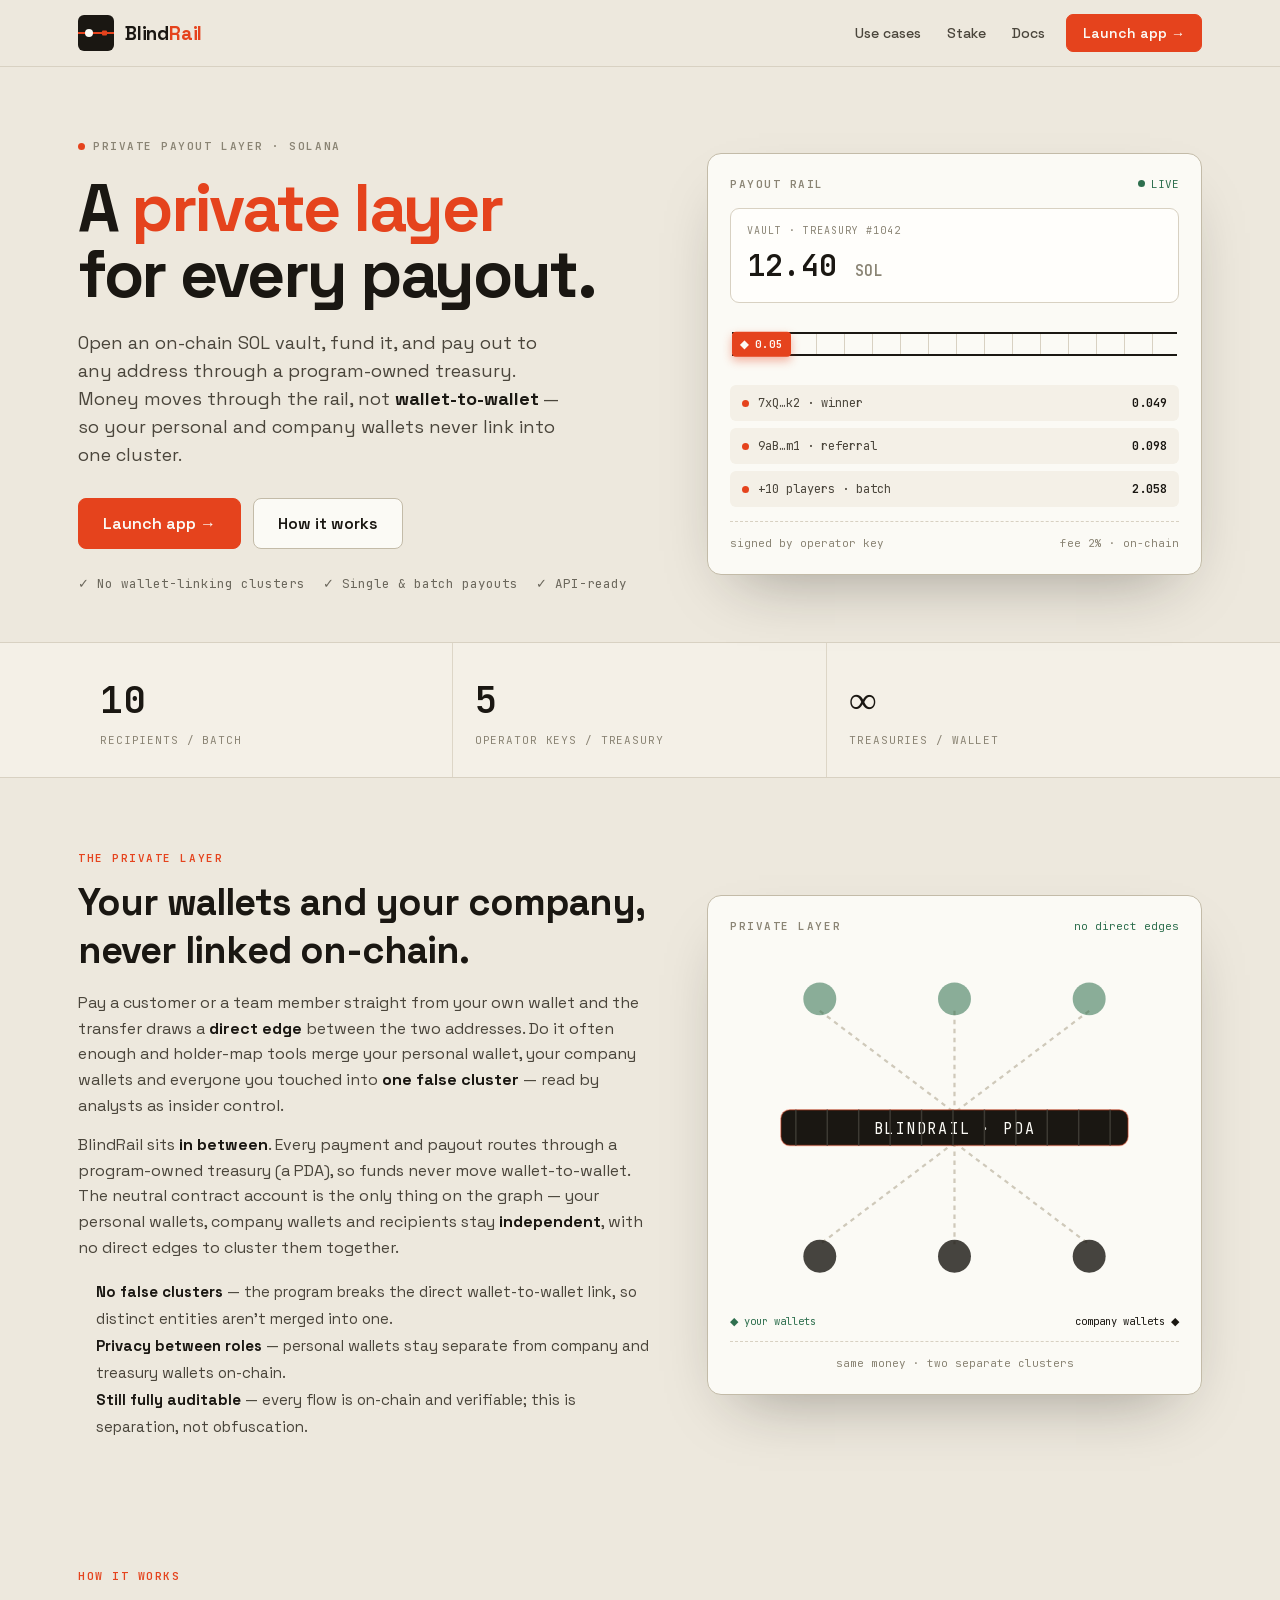
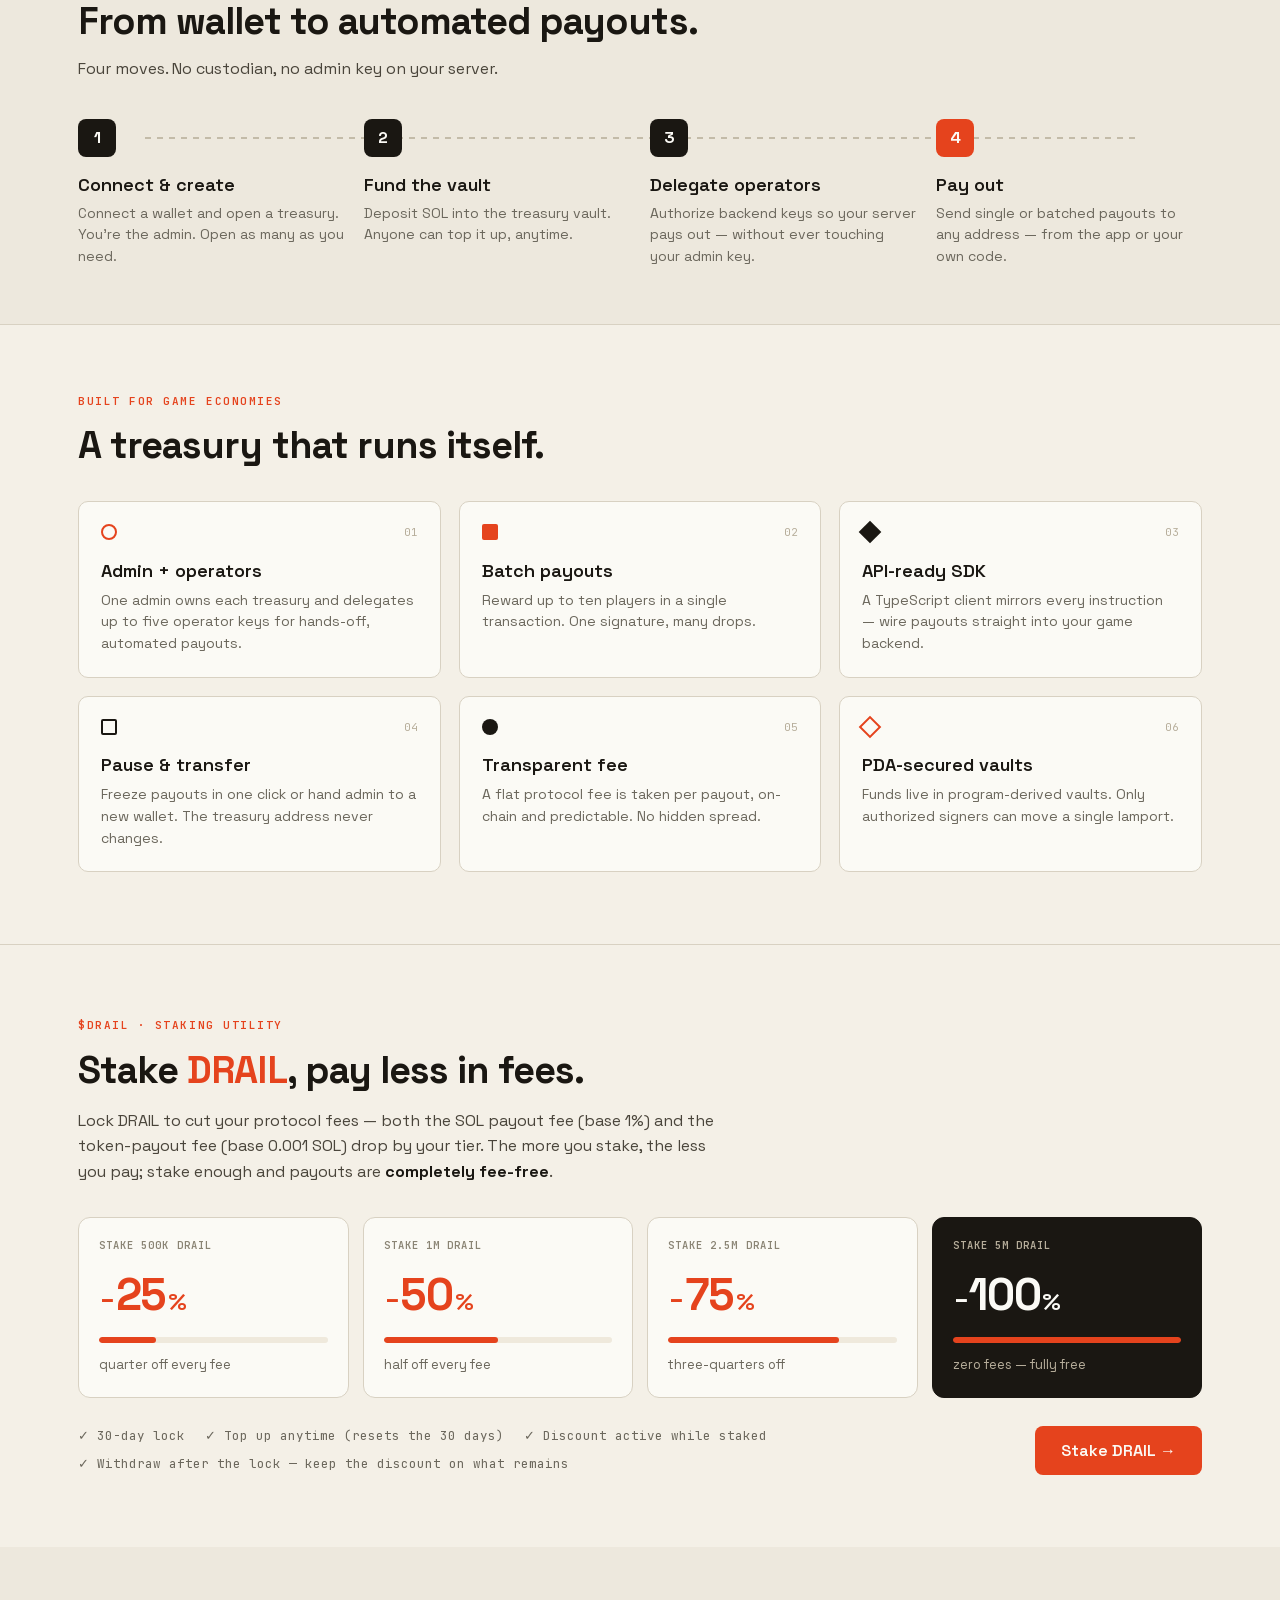
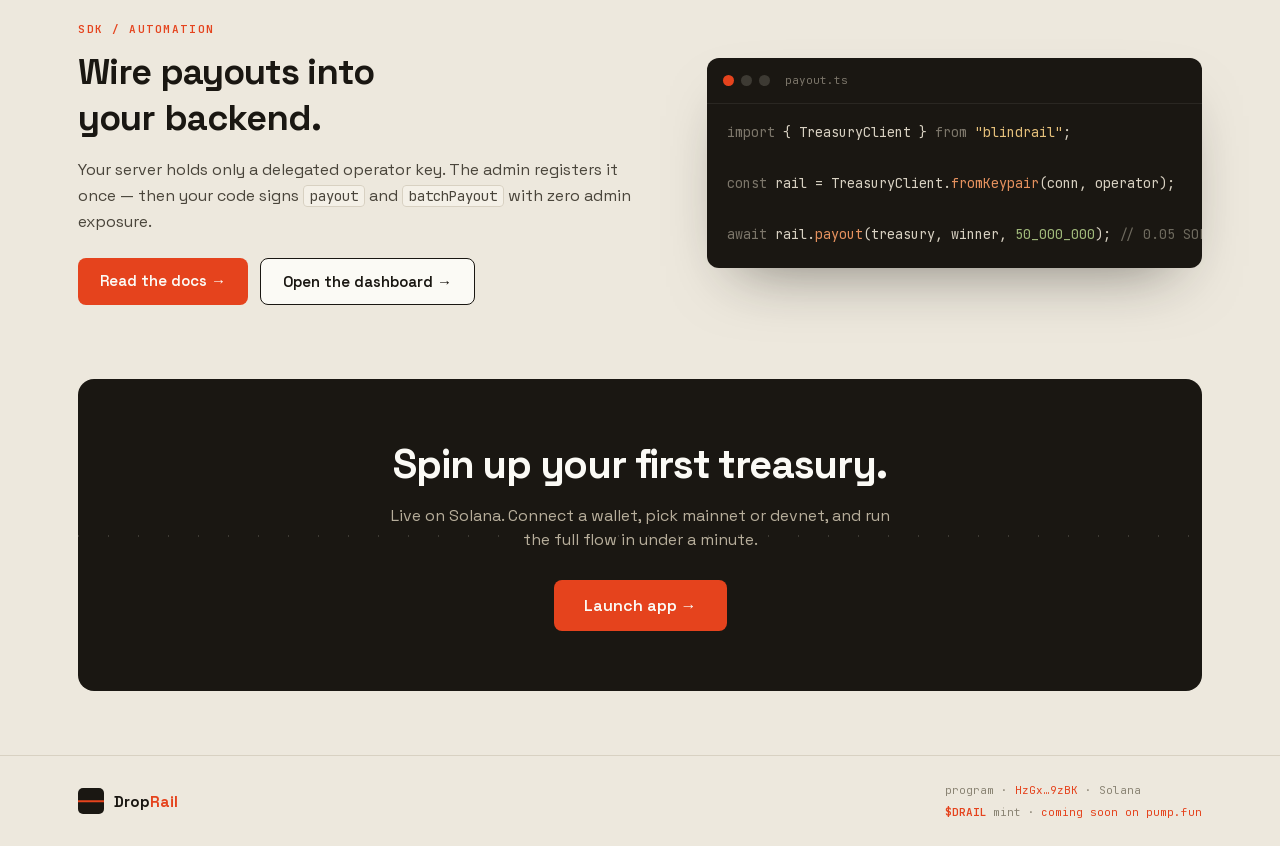
==== dashboard.html @ d1d1d84d "fix: add missing html pages to fix 404 errors" ====
<!DOCTYPE html><html lang="en" class="__variable_49a339 __variable_f9e569"><head><meta charSet="utf-8"/><meta name="viewport" content="width=device-width, initial-scale=1"/><link rel="preload" href="/_next/static/media/36966cca54120369-s.p.woff2" as="font" crossorigin="" type="font/woff2"/><link rel="preload" href="/_next/static/media/558ca1a6aa3cb55e-s.p.woff2" as="font" crossorigin="" type="font/woff2"/><link rel="stylesheet" href="/_next/static/css/9603239ec9cff458.css" data-precedence="next"/><link rel="preload" as="script" fetchPriority="low" href="/_next/static/chunks/webpack-2c2a95b5d367c415.js"/><script src="/_next/static/chunks/fd9d1056-9970ff6139dfdef8.js" async=""></script><script src="/_next/static/chunks/23-c47a2f7b0a596927.js" async=""></script><script src="/_next/static/chunks/main-app-816b7915091fe045.js" async=""></script><script src="/_next/static/chunks/231-1e42d08be2a8a8d6.js" async=""></script><script src="/_next/static/chunks/app/page-a452a9f243748828.js" async=""></script><script src="/_next/static/chunks/3a91511d-874b452e94913b13.js" async=""></script><script src="/_next/static/chunks/558-7032055d3ad6cde8.js" async=""></script><script src="/_next/static/chunks/881-1c5c4400940292ae.js" async=""></script><script src="/_next/static/chunks/818-c2df365b301e4c33.js" async=""></script><script src="/_next/static/chunks/app/layout-2eea72ee2280c048.js" async=""></script><title>BlindRail — A private layer for every payout</title><meta name="description" content="Open an on-chain SOL vault and pay out through a program-owned treasury, so money moves through the rail instead of wallet-to-wallet. Your personal and company wallets never link into one on-chain cluster. Built on Solana."/><link rel="icon" href="/icon.svg?e81841603d78a1f6" type="image/svg+xml" sizes="any"/><link rel="apple-touch-icon" href="/apple-icon.png?58f234ccf514cdd7" type="image/png" sizes="180x180"/><meta name="next-size-adjust"/><script src="/_next/static/chunks/polyfills-78c92fac7aa8fdd8.js" noModule=""></script></head><body class="min-h-screen antialiased"><header style="position:sticky;top:0;z-index:60;background:rgba(237,232,221,.82);backdrop-filter:blur(12px);border-bottom:1px solid #D8D1C2"><div style="max-width:1180px;margin:0 auto;padding:0 28px;height:66px;display:flex;align-items:center;justify-content:space-between;gap:20px"><button style="display:flex;align-items:center;gap:11px;background:none;border:none;cursor:pointer;padding:0"><div style="width:36px;height:36px;border-radius:6px;background:#1A1712;position:relative;overflow:hidden;flex:none"><div style="position:absolute;left:0;right:0;top:50%;height:2px;background:#E5431D;transform:translateY(-50%)"></div><div style="position:absolute;left:7px;top:50%;width:8px;height:8px;border-radius:50%;background:#FBFAF5;transform:translateY(-50%)"></div><div style="position:absolute;right:7px;top:50%;width:5px;height:5px;border-radius:1px;background:#E5431D;transform:translateY(-50%)"></div></div><span style="font:700 19px var(--font-grotesk);letter-spacing:-.01em;color:#1A1712">Blind<span style="color:#E5431D">Rail</span></span></button><nav style="display:flex;flex-wrap:nowrap;align-items:center;gap:4px"><a href="#private" class="nav-link nav-collapse" style="font:500 14px var(--font-grotesk);padding:8px 11px;border-radius:6px;white-space:nowrap">Private layer</a><a href="#how" class="nav-link nav-collapse" style="font:500 14px var(--font-grotesk);padding:8px 11px;border-radius:6px;white-space:nowrap">How it works</a><a href="#features" class="nav-link nav-collapse" style="font:500 14px var(--font-grotesk);padding:8px 11px;border-radius:6px;white-space:nowrap">Features</a><a href="/use-cases.html" class="nav-link nav-collapse" style="font:500 14px var(--font-grotesk);padding:8px 11px;border-radius:6px;white-space:nowrap">Use cases</a><a href="/stake.html" class="nav-link nav-collapse" style="font:500 14px var(--font-grotesk);padding:8px 11px;border-radius:6px;white-space:nowrap">Stake</a><a href="/docs.html" class="nav-link nav-collapse" style="font:500 14px var(--font-grotesk);padding:8px 11px;border-radius:6px;white-space:nowrap">Docs</a><button class="btn-rust" style="margin-left:6px;border-radius:7px;padding:9px 16px;font:600 14px var(--font-grotesk);white-space:nowrap">Launch app →</button></nav></div></header><main><section class="hero-grid" style="max-width:1180px;margin:0 auto;padding:66px 28px 48px"><div><div style="display:inline-flex;align-items:center;gap:8px;font-family:var(--font-mono);font-size:11px;letter-spacing:.14em;color:#8A8474;font-weight:600"><span style="width:7px;height:7px;border-radius:50%;background:#E5431D"></span>PRIVATE PAYOUT LAYER · SOLANA</div><h1 style="font:700 clamp(40px, 8.5vw, 66px)/1.0 var(--font-grotesk);letter-spacing:-.035em;margin:18px 0 0;color:#1A1712">A <span style="color:#E5431D">private layer</span><br/>for every payout.</h1><p style="max-width:480px;margin:22px 0 0;font-size:18px;line-height:1.55;color:#4A453B">Open an on-chain SOL vault, fund it, and pay out to any address through a program-owned treasury. Money moves through the rail, not <strong style="color:#1A1712">wallet-to-wallet</strong> — so your personal and company wallets never link into one cluster.</p><div style="display:flex;flex-wrap:wrap;gap:12px;margin-top:30px"><a class="btn-rust" style="border-radius:8px;padding:14px 24px;font:600 16px var(--font-grotesk);text-decoration:none" href="/dashboard.html">Launch app →</a><a href="#how" class="btn-paper" style="display:inline-flex;align-items:center;border-radius:8px;padding:14px 24px;font:600 16px var(--font-grotesk);text-decoration:none">How it works</a></div><div style="display:flex;flex-wrap:wrap;gap:18px;margin-top:26px;font-family:var(--font-mono);font-size:12.5px;color:#6B675C"><span>✓ No wallet-linking clusters</span><span>✓ Single &amp; batch payouts</span><span>✓ API-ready</span></div></div><div style="background:#FBFAF5;border:1px solid #C3BBA8;border-radius:14px;padding:22px;box-shadow:0 28px 64px -30px rgba(26,23,18,.4)"><div style="display:flex;align-items:center;justify-content:space-between"><span style="font-family:var(--font-mono);font-size:11px;letter-spacing:.14em;color:#8A8474;font-weight:600">PAYOUT RAIL</span><span style="display:inline-flex;align-items:center;gap:6px;font-family:var(--font-mono);font-size:11px;color:#2E6F4E"><span style="width:7px;height:7px;border-radius:50%;background:#2E6F4E;animation:pulseDot 1.6s ease-in-out infinite"></span>LIVE</span></div><div style="margin-top:16px;border:1px solid #D8D1C2;border-radius:9px;background:#FFFEFB;padding:14px 16px"><div style="font-family:var(--font-mono);font-size:10px;letter-spacing:.1em;color:#8A8474">VAULT · TREASURY #1042</div><div style="margin-top:5px;font-family:var(--font-mono);font-variant-numeric:tabular-nums;font-weight:600;font-size:30px;color:#1A1712">12.40 <span style="font-size:15px;color:#8A8474">SOL</span></div></div><div style="position:relative;height:50px;margin:16px 2px"><div style="position:absolute;left:0;right:0;top:13px;height:24px;background-image:repeating-linear-gradient(90deg,#D8D1C2 0 1px,transparent 1px 28px);border-top:2px solid #1A1712;border-bottom:2px solid #1A1712"></div><div style="position:absolute;top:50%;transform:translateY(-50%);animation:railTravel 3.4s linear infinite"><div style="display:flex;align-items:center;gap:6px;background:#E5431D;color:#FBFAF5;border-radius:4px;padding:4px 8px;font-family:var(--font-mono);font-size:11px;font-weight:600;box-shadow:0 4px 10px rgba(229,67,29,.4)">◆ 0.05</div></div></div><div style="display:flex;flex-direction:column;gap:7px"><div style="display:flex;align-items:center;justify-content:space-between;background:#F4F0E7;border-radius:6px;padding:9px 12px"><span style="display:flex;align-items:center;gap:9px;font-family:var(--font-mono);font-size:12px;color:#4A453B"><span style="width:7px;height:7px;border-radius:50%;background:#E5431D;animation:pulseDot 3.4s ease-in-out .2s infinite"></span>7xQ…k2 · winner</span><span style="font-family:var(--font-mono);font-size:12px;font-weight:600;color:#1A1712">0.049</span></div><div style="display:flex;align-items:center;justify-content:space-between;background:#F4F0E7;border-radius:6px;padding:9px 12px"><span style="display:flex;align-items:center;gap:9px;font-family:var(--font-mono);font-size:12px;color:#4A453B"><span style="width:7px;height:7px;border-radius:50%;background:#E5431D;animation:pulseDot 3.4s ease-in-out 1.1s infinite"></span>9aB…m1 · referral</span><span style="font-family:var(--font-mono);font-size:12px;font-weight:600;color:#1A1712">0.098</span></div><div style="display:flex;align-items:center;justify-content:space-between;background:#F4F0E7;border-radius:6px;padding:9px 12px"><span style="display:flex;align-items:center;gap:9px;font-family:var(--font-mono);font-size:12px;color:#4A453B"><span style="width:7px;height:7px;border-radius:50%;background:#E5431D;animation:pulseDot 3.4s ease-in-out 2.0s infinite"></span>+10 players · batch</span><span style="font-family:var(--font-mono);font-size:12px;font-weight:600;color:#1A1712">2.058</span></div></div><div style="display:flex;align-items:center;justify-content:space-between;margin-top:14px;padding-top:13px;border-top:1px dashed #D8D1C2;font-family:var(--font-mono);font-size:11px;color:#8A8474"><span>signed by operator key</span><span>fee 2% · on-chain</span></div></div></section><section style="border-top:1px solid #D8D1C2;border-bottom:1px solid #D8D1C2;background:#F4F0E7"><div style="max-width:1180px;margin:0 auto;padding:0 28px;display:grid;grid-template-columns:repeat(3,1fr)"><div style="padding:28px 22px;border-right:1px solid #DDD6C7"><div style="font-family:var(--font-mono);font-variant-numeric:tabular-nums;font-weight:600;font-size:38px;color:#1A1712">10</div><div style="margin-top:4px;font-family:var(--font-mono);font-size:11px;letter-spacing:.08em;color:#8A8474">RECIPIENTS / BATCH</div></div><div style="padding:28px 22px;border-right:1px solid #DDD6C7"><div style="font-family:var(--font-mono);font-variant-numeric:tabular-nums;font-weight:600;font-size:38px;color:#1A1712">5</div><div style="margin-top:4px;font-family:var(--font-mono);font-size:11px;letter-spacing:.08em;color:#8A8474">OPERATOR KEYS / TREASURY</div></div><div style="padding:28px 22px;border-right:none"><div style="font-family:var(--font-mono);font-variant-numeric:tabular-nums;font-weight:600;font-size:38px;color:#1A1712">∞</div><div style="margin-top:4px;font-family:var(--font-mono);font-size:11px;letter-spacing:.08em;color:#8A8474">TREASURIES / WALLET</div></div></div></section><section id="private" style="max-width:1180px;margin:0 auto;padding:72px 28px 56px;scroll-margin-top:70px"><div class="hero-grid" style="align-items:center"><div><div style="font-family:var(--font-mono);font-size:11px;letter-spacing:.14em;color:#E5431D;font-weight:600">THE PRIVATE LAYER</div><h2 style="font:700 38px var(--font-grotesk);letter-spacing:-.025em;margin:12px 0 0;color:#1A1712">Your wallets and your company,<br/>never linked on-chain.</h2><p style="margin:16px 0 0;font-size:16px;line-height:1.6;color:#4A453B">Pay a customer or a team member straight from your own wallet and the transfer draws a <strong style="color:#1A1712">direct edge</strong> between the two addresses. Do it often enough and holder-map tools merge your personal wallet, your company wallets and everyone you touched into <strong style="color:#1A1712">one false cluster</strong> — read by analysts as insider control.</p><p style="margin:14px 0 0;font-size:16px;line-height:1.6;color:#4A453B">BlindRail sits <strong style="color:#1A1712">in between</strong>. Every payment and payout routes through a program-owned treasury (a PDA), so funds never move wallet-to-wallet. The neutral contract account is the only thing on the graph — your personal wallets, company wallets and recipients stay <strong style="color:#1A1712">independent</strong>, with no direct edges to cluster them together.</p><ul style="margin:18px 0 0;padding-left:18px;line-height:1.8;font-size:15px;color:#4A453B"><li><strong style="color:#1A1712">No false clusters</strong> — the program breaks the direct wallet-to-wallet link, so distinct entities aren&#x27;t merged into one.</li><li><strong style="color:#1A1712">Privacy between roles</strong> — personal wallets stay separate from company and treasury wallets on-chain.</li><li><strong style="color:#1A1712">Still fully auditable</strong> — every flow is on-chain and verifiable; this is separation, not obfuscation.</li></ul></div><div style="background:#FBFAF5;border:1px solid #C3BBA8;border-radius:14px;padding:22px;box-shadow:0 28px 64px -30px rgba(26,23,18,.4)"><div style="display:flex;align-items:center;justify-content:space-between"><span style="font-family:var(--font-mono);font-size:11px;letter-spacing:.14em;color:#8A8474;font-weight:600">PRIVATE LAYER</span><span style="font-family:var(--font-mono);font-size:11px;color:#2E6F4E">no direct edges</span></div><svg viewBox="0 0 300 240" style="width:100%;display:block;margin-top:14px" aria-hidden="true"><g><line x1="60" y1="42" x2="150" y2="110" stroke="#CFC9BA" stroke-width="1.5" stroke-dasharray="3 3"></line><circle cx="60" cy="34" r="11" fill="#2E6F4E" opacity="0.55"></circle></g><g><line x1="150" y1="42" x2="150" y2="110" stroke="#CFC9BA" stroke-width="1.5" stroke-dasharray="3 3"></line><circle cx="150" cy="34" r="11" fill="#2E6F4E" opacity="0.55"></circle></g><g><line x1="240" y1="42" x2="150" y2="110" stroke="#CFC9BA" stroke-width="1.5" stroke-dasharray="3 3"></line><circle cx="240" cy="34" r="11" fill="#2E6F4E" opacity="0.55"></circle></g><g><line x1="150" y1="130" x2="60" y2="198" stroke="#CFC9BA" stroke-width="1.5" stroke-dasharray="3 3"></line><circle cx="60" cy="206" r="11" fill="#1A1712" opacity="0.8"></circle></g><g><line x1="150" y1="130" x2="150" y2="198" stroke="#CFC9BA" stroke-width="1.5" stroke-dasharray="3 3"></line><circle cx="150" cy="206" r="11" fill="#1A1712" opacity="0.8"></circle></g><g><line x1="150" y1="130" x2="240" y2="198" stroke="#CFC9BA" stroke-width="1.5" stroke-dasharray="3 3"></line><circle cx="240" cy="206" r="11" fill="#1A1712" opacity="0.8"></circle></g><rect x="34" y="108" width="232" height="24" rx="6" fill="#1A1712"></rect><rect x="34" y="108" width="232" height="24" rx="6" fill="none" stroke="#E5431D" stroke-width="1" opacity="0.4"></rect><text x="150" y="124" text-anchor="middle" fill="#FBFAF5" font-family="var(--font-mono)" font-size="10" letter-spacing="0.12em">BLINDRAIL · PDA</text><line x1="44" y1="108" x2="44" y2="132" stroke="#3D3A33" stroke-width="1"></line><line x1="65" y1="108" x2="65" y2="132" stroke="#3D3A33" stroke-width="1"></line><line x1="86" y1="108" x2="86" y2="132" stroke="#3D3A33" stroke-width="1"></line><line x1="107" y1="108" x2="107" y2="132" stroke="#3D3A33" stroke-width="1"></line><line x1="128" y1="108" x2="128" y2="132" stroke="#3D3A33" stroke-width="1"></line><line x1="149" y1="108" x2="149" y2="132" stroke="#3D3A33" stroke-width="1"></line><line x1="170" y1="108" x2="170" y2="132" stroke="#3D3A33" stroke-width="1"></line><line x1="191" y1="108" x2="191" y2="132" stroke="#3D3A33" stroke-width="1"></line><line x1="212" y1="108" x2="212" y2="132" stroke="#3D3A33" stroke-width="1"></line><line x1="233" y1="108" x2="233" y2="132" stroke="#3D3A33" stroke-width="1"></line><line x1="254" y1="108" x2="254" y2="132" stroke="#3D3A33" stroke-width="1"></line></svg><div style="display:flex;align-items:center;justify-content:space-between;margin-top:6px;font-family:var(--font-mono);font-size:10.5px;color:#8A8474"><span style="color:#2E6F4E">◆ your wallets</span><span style="color:#1A1712">company wallets ◆</span></div><div style="margin-top:12px;padding-top:13px;border-top:1px dashed #D8D1C2;font-family:var(--font-mono);font-size:11px;color:#8A8474;text-align:center">same money · two separate clusters</div></div></div></section><section id="how" style="max-width:1180px;margin:0 auto;padding:72px 28px 56px"><div style="font-family:var(--font-mono);font-size:11px;letter-spacing:.14em;color:#E5431D;font-weight:600">HOW IT WORKS</div><h2 style="font:700 38px var(--font-grotesk);letter-spacing:-.025em;margin:12px 0 0;color:#1A1712">From wallet to automated payouts.</h2><p style="max-width:540px;margin:12px 0 0;font-size:16px;color:#4A453B">Four moves. No custodian, no admin key on your server.</p><div class="steps-grid" style="position:relative;margin-top:38px"><div style="position:absolute;left:6%;right:6%;top:18px;height:2px;background-image:repeating-linear-gradient(90deg,#C3BBA8 0 6px,transparent 6px 12px)"></div><div style="position:relative"><div style="width:38px;height:38px;border-radius:8px;background:#1A1712;color:#FBFAF5;display:grid;place-items:center;font:700 16px var(--font-grotesk)">1</div><h3 style="margin:16px 0 0;font:600 18px var(--font-grotesk);color:#1A1712">Connect &amp; create</h3><p style="margin:7px 0 0;font-size:14px;line-height:1.55;color:#6B675C">Connect a wallet and open a treasury. You&#x27;re the admin. Open as many as you need.</p></div><div style="position:relative"><div style="width:38px;height:38px;border-radius:8px;background:#1A1712;color:#FBFAF5;display:grid;place-items:center;font:700 16px var(--font-grotesk)">2</div><h3 style="margin:16px 0 0;font:600 18px var(--font-grotesk);color:#1A1712">Fund the vault</h3><p style="margin:7px 0 0;font-size:14px;line-height:1.55;color:#6B675C">Deposit SOL into the treasury vault. Anyone can top it up, anytime.</p></div><div style="position:relative"><div style="width:38px;height:38px;border-radius:8px;background:#1A1712;color:#FBFAF5;display:grid;place-items:center;font:700 16px var(--font-grotesk)">3</div><h3 style="margin:16px 0 0;font:600 18px var(--font-grotesk);color:#1A1712">Delegate operators</h3><p style="margin:7px 0 0;font-size:14px;line-height:1.55;color:#6B675C">Authorize backend keys so your server pays out — without ever touching your admin key.</p></div><div style="position:relative"><div style="width:38px;height:38px;border-radius:8px;background:#E5431D;color:#FBFAF5;display:grid;place-items:center;font:700 16px var(--font-grotesk)">4</div><h3 style="margin:16px 0 0;font:600 18px var(--font-grotesk);color:#1A1712">Pay out</h3><p style="margin:7px 0 0;font-size:14px;line-height:1.55;color:#6B675C">Send single or batched payouts to any address — from the app or your own code.</p></div></div></section><section id="features" style="border-top:1px solid #D8D1C2;background:#F4F0E7"><div style="max-width:1180px;margin:0 auto;padding:68px 28px 72px"><div style="font-family:var(--font-mono);font-size:11px;letter-spacing:.14em;color:#E5431D;font-weight:600">BUILT FOR GAME ECONOMIES</div><h2 style="font:700 38px var(--font-grotesk);letter-spacing:-.025em;margin:12px 0 32px;color:#1A1712">A treasury that runs itself.</h2><div class="feat-grid"><div style="background:#FBFAF5;border:1px solid #D8D1C2;border-radius:10px;padding:22px"><div style="display:flex;align-items:center;justify-content:space-between"><span style="width:16px;height:16px;border-radius:50%;border:2px solid #E5431D"></span><span style="font-family:var(--font-mono);font-size:11px;color:#B7AE9B">01</span></div><h3 style="margin:18px 0 0;font:600 18px var(--font-grotesk)">Admin + operators</h3><p style="margin:8px 0 0;font-size:14px;line-height:1.55;color:#6B675C">One admin owns each treasury and delegates up to five operator keys for hands-off, automated payouts.</p></div><div style="background:#FBFAF5;border:1px solid #D8D1C2;border-radius:10px;padding:22px"><div style="display:flex;align-items:center;justify-content:space-between"><span style="width:16px;height:16px;background:#E5431D;border-radius:2px"></span><span style="font-family:var(--font-mono);font-size:11px;color:#B7AE9B">02</span></div><h3 style="margin:18px 0 0;font:600 18px var(--font-grotesk)">Batch payouts</h3><p style="margin:8px 0 0;font-size:14px;line-height:1.55;color:#6B675C">Reward up to ten players in a single transaction. One signature, many drops.</p></div><div style="background:#FBFAF5;border:1px solid #D8D1C2;border-radius:10px;padding:22px"><div style="display:flex;align-items:center;justify-content:space-between"><span style="width:16px;height:16px;background:#1A1712;transform:rotate(45deg)"></span><span style="font-family:var(--font-mono);font-size:11px;color:#B7AE9B">03</span></div><h3 style="margin:18px 0 0;font:600 18px var(--font-grotesk)">API-ready SDK</h3><p style="margin:8px 0 0;font-size:14px;line-height:1.55;color:#6B675C">A TypeScript client mirrors every instruction — wire payouts straight into your game backend.</p></div><div style="background:#FBFAF5;border:1px solid #D8D1C2;border-radius:10px;padding:22px"><div style="display:flex;align-items:center;justify-content:space-between"><span style="width:16px;height:16px;border:2px solid #1A1712;border-radius:2px"></span><span style="font-family:var(--font-mono);font-size:11px;color:#B7AE9B">04</span></div><h3 style="margin:18px 0 0;font:600 18px var(--font-grotesk)">Pause &amp; transfer</h3><p style="margin:8px 0 0;font-size:14px;line-height:1.55;color:#6B675C">Freeze payouts in one click or hand admin to a new wallet. The treasury address never changes.</p></div><div style="background:#FBFAF5;border:1px solid #D8D1C2;border-radius:10px;padding:22px"><div style="display:flex;align-items:center;justify-content:space-between"><span style="width:16px;height:16px;border-radius:50%;background:#1A1712"></span><span style="font-family:var(--font-mono);font-size:11px;color:#B7AE9B">05</span></div><h3 style="margin:18px 0 0;font:600 18px var(--font-grotesk)">Transparent fee</h3><p style="margin:8px 0 0;font-size:14px;line-height:1.55;color:#6B675C">A flat protocol fee is taken per payout, on-chain and predictable. No hidden spread.</p></div><div style="background:#FBFAF5;border:1px solid #D8D1C2;border-radius:10px;padding:22px"><div style="display:flex;align-items:center;justify-content:space-between"><span style="width:16px;height:16px;border:2px solid #E5431D;transform:rotate(45deg)"></span><span style="font-family:var(--font-mono);font-size:11px;color:#B7AE9B">06</span></div><h3 style="margin:18px 0 0;font:600 18px var(--font-grotesk)">PDA-secured vaults</h3><p style="margin:8px 0 0;font-size:14px;line-height:1.55;color:#6B675C">Funds live in program-derived vaults. Only authorized signers can move a single lamport.</p></div></div></div></section><section id="stake" style="border-top:1px solid #D8D1C2;background:#F4F0E7"><div style="max-width:1180px;margin:0 auto;padding:72px 28px;scroll-margin-top:70px"><div style="font-family:var(--font-mono);font-size:11px;letter-spacing:.14em;color:#E5431D;font-weight:600">$DRAIL · STAKING UTILITY</div><h2 style="font:700 38px var(--font-grotesk);letter-spacing:-.025em;margin:12px 0 0;color:#1A1712">Stake <span style="color:#E5431D">DRAIL</span>, pay less in fees.</h2><p style="max-width:640px;margin:14px 0 0;font-size:16px;line-height:1.6;color:#4A453B">Lock DRAIL to cut your protocol fees — both the SOL payout fee (base 1%) and the token-payout fee (base 0.001 SOL) drop by your tier. The more you stake, the less you pay; stake enough and payouts are <strong style="color:#1A1712">completely fee-free</strong>.</p><div class="tier-grid" style="margin-top:32px"><div style="position:relative;overflow:hidden;background:#FBFAF5;border:1px solid #D8D1C2;border-radius:12px;padding:20px 20px 22px"><div style="font-family:var(--font-mono);font-size:10.5px;letter-spacing:.1em;color:#8A8474;font-weight:600">STAKE <!-- -->500K<!-- --> DRAIL</div><div style="margin:14px 0 0;display:flex;align-items:baseline;gap:2px;font:700 44px var(--font-grotesk);letter-spacing:-.03em;color:#E5431D"><span style="font-size:26px">−</span>25<span style="font-size:24px">%</span></div><div style="margin-top:14px;height:6px;border-radius:3px;background:#EFE9DC;overflow:hidden"><div style="width:25%;height:100%;border-radius:3px;background:#E5431D"></div></div><div style="margin-top:12px;font-size:13px;color:#6B675C">quarter off every fee</div></div><div style="position:relative;overflow:hidden;background:#FBFAF5;border:1px solid #D8D1C2;border-radius:12px;padding:20px 20px 22px"><div style="font-family:var(--font-mono);font-size:10.5px;letter-spacing:.1em;color:#8A8474;font-weight:600">STAKE <!-- -->1M<!-- --> DRAIL</div><div style="margin:14px 0 0;display:flex;align-items:baseline;gap:2px;font:700 44px var(--font-grotesk);letter-spacing:-.03em;color:#E5431D"><span style="font-size:26px">−</span>50<span style="font-size:24px">%</span></div><div style="margin-top:14px;height:6px;border-radius:3px;background:#EFE9DC;overflow:hidden"><div style="width:50%;height:100%;border-radius:3px;background:#E5431D"></div></div><div style="margin-top:12px;font-size:13px;color:#6B675C">half off every fee</div></div><div style="position:relative;overflow:hidden;background:#FBFAF5;border:1px solid #D8D1C2;border-radius:12px;padding:20px 20px 22px"><div style="font-family:var(--font-mono);font-size:10.5px;letter-spacing:.1em;color:#8A8474;font-weight:600">STAKE <!-- -->2.5M<!-- --> DRAIL</div><div style="margin:14px 0 0;display:flex;align-items:baseline;gap:2px;font:700 44px var(--font-grotesk);letter-spacing:-.03em;color:#E5431D"><span style="font-size:26px">−</span>75<span style="font-size:24px">%</span></div><div style="margin-top:14px;height:6px;border-radius:3px;background:#EFE9DC;overflow:hidden"><div style="width:75%;height:100%;border-radius:3px;background:#E5431D"></div></div><div style="margin-top:12px;font-size:13px;color:#6B675C">three-quarters off</div></div><div style="position:relative;overflow:hidden;background:#1A1712;border:1px solid #1A1712;border-radius:12px;padding:20px 20px 22px"><div style="font-family:var(--font-mono);font-size:10.5px;letter-spacing:.1em;color:#B7AE9B;font-weight:600">STAKE <!-- -->5M<!-- --> DRAIL</div><div style="margin:14px 0 0;display:flex;align-items:baseline;gap:2px;font:700 44px var(--font-grotesk);letter-spacing:-.03em;color:#FBFAF5"><span style="font-size:26px">−</span>100<span style="font-size:24px">%</span></div><div style="margin-top:14px;height:6px;border-radius:3px;background:#2A2722;overflow:hidden"><div style="width:100%;height:100%;border-radius:3px;background:#E5431D"></div></div><div style="margin-top:12px;font-size:13px;color:#B7AE9B">zero fees — fully free</div></div></div><div style="display:flex;flex-wrap:wrap;align-items:center;justify-content:space-between;gap:18px;margin-top:28px"><div style="display:flex;flex-wrap:wrap;gap:10px 20px;font-family:var(--font-mono);font-size:12.5px;color:#6B675C;max-width:720px"><span>✓ 30-day lock</span><span>✓ Top up anytime (resets the 30 days)</span><span>✓ Discount active while staked</span><span>✓ Withdraw after the lock — keep the discount on what remains</span></div><a class="btn-rust" style="border-radius:8px;padding:14px 26px;font:600 16px var(--font-grotesk);text-decoration:none;white-space:nowrap;border:none" href="/stake.html">Stake DRAIL →</a></div></div></section><section id="sdk" class="hero-grid" style="max-width:1180px;margin:0 auto;padding:74px 28px"><div><div style="font-family:var(--font-mono);font-size:11px;letter-spacing:.14em;color:#E5431D;font-weight:600">SDK / AUTOMATION</div><h2 style="font:700 36px var(--font-grotesk);letter-spacing:-.025em;margin:12px 0 0;color:#1A1712">Wire payouts into<br/>your backend.</h2><p style="margin:16px 0 0;font-size:16px;line-height:1.6;color:#4A453B">Your server holds only a delegated operator key. The admin registers it once — then your code signs <code style="font-family:var(--font-mono);font-size:14px;background:#F4F0E7;border:1px solid #D8D1C2;border-radius:4px;padding:1px 6px">payout</code> and <code style="font-family:var(--font-mono);font-size:14px;background:#F4F0E7;border:1px solid #D8D1C2;border-radius:4px;padding:1px 6px">batchPayout</code> with zero admin exposure.</p><div style="display:flex;flex-wrap:wrap;gap:12px;margin-top:24px"><a class="btn-rust" style="display:inline-block;border-radius:8px;padding:13px 22px;font:600 15px var(--font-grotesk);text-decoration:none;border:none" href="/docs.html">Read the docs →</a><a class="btn-inkghost" style="display:inline-block;border-radius:8px;padding:13px 22px;font:600 15px var(--font-grotesk);text-decoration:none" href="/dashboard.html">Open the dashboard →</a></div></div><div style="min-width:0;background:#1A1712;border-radius:12px;overflow:hidden;box-shadow:0 28px 64px -30px rgba(26,23,18,.55)"><div style="display:flex;align-items:center;gap:7px;padding:14px 16px;border-bottom:1px solid #2A2722"><span style="width:11px;height:11px;border-radius:50%;background:#E5431D"></span><span style="width:11px;height:11px;border-radius:50%;background:#3D3A33"></span><span style="width:11px;height:11px;border-radius:50%;background:#3D3A33"></span><span style="margin-left:8px;font-family:var(--font-mono);font-size:11px;color:#7C766A">payout.ts</span></div><div style="overflow-x:auto;padding:16px 20px 20px"><div style="width:max-content;font-family:var(--font-mono);font-size:13.5px;line-height:1.9;color:#D8D1C2"><div style="white-space:pre"><span style="color:#7C766A">import</span> <!-- -->{ TreasuryClient } <span style="color:#7C766A">from</span> <span style="color:#E5C07B">&quot;blindrail&quot;</span>;</div><div style="white-space:pre;height:1.9em"> </div><div style="white-space:pre"><span style="color:#7C766A">const</span> rail = TreasuryClient.<span style="color:#E5915E">fromKeypair</span>(conn, operator);</div><div style="white-space:pre;height:1.9em"> </div><div style="white-space:pre"><span style="color:#7C766A">await</span> rail.<span style="color:#E5915E">payout</span>(treasury, winner, <span style="color:#9FB87A">50_000_000</span>); <span style="color:#6E6A5E">// 0.05 SOL</span></div></div></div></div></section><section style="max-width:1180px;margin:0 auto 64px;padding:0 28px"><div style="background:#1A1712;border-radius:16px;padding:60px 40px;text-align:center;position:relative;overflow:hidden"><div style="position:absolute;left:0;right:0;top:50%;height:2px;background-image:repeating-linear-gradient(90deg,#3D3A33 0 1px,transparent 1px 30px)"></div><div style="position:relative"><h2 style="font:700 clamp(28px, 6vw, 40px) var(--font-grotesk);letter-spacing:-.03em;margin:0;color:#FBFAF5">Spin up your first treasury.</h2><p style="margin:14px auto 0;max-width:520px;font-size:16px;color:#B7AE9B">Live on Solana. Connect a wallet, pick mainnet or devnet, and run the full flow in under a minute.</p><a class="btn-rust" style="display:inline-block;margin-top:28px;border-radius:8px;padding:15px 30px;font:600 16px var(--font-grotesk);text-decoration:none;border:none" href="/dashboard.html">Launch app →</a></div></div></section><footer style="border-top:1px solid #D8D1C2"><div style="max-width:1180px;margin:0 auto;padding:26px 28px;display:flex;flex-wrap:wrap;align-items:center;justify-content:space-between;gap:14px"><div style="display:flex;align-items:center;gap:10px"><div style="width:26px;height:26px;border-radius:5px;background:#1A1712;position:relative;overflow:hidden;flex:none"><div style="position:absolute;left:0;right:0;top:50%;height:1.5px;background:#E5431D;transform:translateY(-50%)"></div></div><span style="font:700 15px var(--font-grotesk)">Blind<span style="color:#E5431D">Rail</span></span></div><div style="display:flex;flex-direction:column;gap:5px;align-items:flex-start;max-width:100%"><div style="font-family:var(--font-mono);font-size:11px;color:#8A8474">program ·<!-- --> <a href="https://solscan.io/account/HzGxztZEtQkkNyXDKejtUu4M9RtXa1TPoiGhiLnP9zBK" target="_blank" rel="noreferrer" class="lnk-rust">HzGx…9zBK</a> <!-- -->· Solana</div><div style="font-family:var(--font-mono);font-size:11px;color:#8A8474;display:flex;align-items:center;gap:6px;flex-wrap:wrap"><span style="color:#E5431D;font-weight:600">$DRAIL</span> mint ·<!-- --> <a href="https://solscan.io/token/coming soon on pump.fun" target="_blank" rel="noreferrer" class="lnk-rust" style="word-break:break-all">coming soon on pump.fun</a></div></div></div></footer></main><script src="/_next/static/chunks/webpack-2c2a95b5d367c415.js" async=""></script><script>(self.__next_f=self.__next_f||[]).push([0]);self.__next_f.push([2,null])</script><script>self.__next_f.push([1,"1:HL[\"/_next/static/media/36966cca54120369-s.p.woff2\",\"font\",{\"crossOrigin\":\"\",\"type\":\"font/woff2\"}]\n2:HL[\"/_next/static/media/558ca1a6aa3cb55e-s.p.woff2\",\"font\",{\"crossOrigin\":\"\",\"type\":\"font/woff2\"}]\n3:HL[\"/_next/static/css/9603239ec9cff458.css\",\"style\"]\n"])</script><script>self.__next_f.push([1,"4:I[5751,[],\"\"]\n6:I[231,[\"231\",\"static/chunks/231-1e42d08be2a8a8d6.js\",\"931\",\"static/chunks/app/page-a452a9f243748828.js\"],\"\"]\n7:I[5496,[\"814\",\"static/chunks/3a91511d-874b452e94913b13.js\",\"558\",\"static/chunks/558-7032055d3ad6cde8.js\",\"881\",\"static/chunks/881-1c5c4400940292ae.js\",\"818\",\"static/chunks/818-c2df365b301e4c33.js\",\"185\",\"static/chunks/app/layout-2eea72ee2280c048.js\"],\"Providers\"]\n8:I[552,[\"814\",\"static/chunks/3a91511d-874b452e94913b13.js\",\"558\",\"static/chunks/558-7032055d3ad6cde8.js\",\"881\",\"static/chunks/881-1c5c4400940292ae.js\",\"818\",\"static/chunks/818-c2df365b301e4c33.js\",\"185\",\"static/chunks/app/layout-2eea72ee2280c048.js\"],\"Navbar\"]\n9:I[6639,[\"814\",\"static/chunks/3a91511d-874b452e94913b13.js\",\"558\",\"static/chunks/558-7032055d3ad6cde8.js\",\"881\",\"static/chunks/881-1c5c4400940292ae.js\",\"818\",\"static/chunks/818-c2df365b301e4c33.js\",\"185\",\"static/chunks/app/layout-2eea72ee2280c048.js\"],\"ErrorBoundary\"]\na:I[9275,[],\"\"]\nb:I[1343,[],\"\"]\nd:I[6130,[],\"\"]\ne:[]\n"])</script><script>self.__next_f.push([1,"0:[[[\"$\",\"link\",\"0\",{\"rel\":\"stylesheet\",\"href\":\"/_next/static/css/9603239ec9cff458.css\",\"precedence\":\"next\",\"crossOrigin\":\"$undefined\"}]],[\"$\",\"$L4\",null,{\"buildId\":\"PyaNWWIBzHgPkcPquBRI7\",\"assetPrefix\":\"\",\"initialCanonicalUrl\":\"/\",\"initialTree\":[\"\",{\"children\":[\"__PAGE__\",{}]},\"$undefined\",\"$undefined\",true],\"initialSeedData\":[\"\",{\"children\":[\"__PAGE__\",{},[[\"$L5\",[[\"$\",\"section\",null,{\"className\":\"hero-grid\",\"style\":{\"maxWidth\":1180,\"margin\":\"0 auto\",\"padding\":\"66px 28px 48px\"},\"children\":[[\"$\",\"div\",null,{\"children\":[[\"$\",\"div\",null,{\"style\":{\"display\":\"inline-flex\",\"alignItems\":\"center\",\"gap\":8,\"fontFamily\":\"var(--font-mono)\",\"fontSize\":11,\"letterSpacing\":\".14em\",\"color\":\"#8A8474\",\"fontWeight\":600},\"children\":[[\"$\",\"span\",null,{\"style\":{\"width\":7,\"height\":7,\"borderRadius\":\"50%\",\"background\":\"#E5431D\"}}],\"PRIVATE PAYOUT LAYER · SOLANA\"]}],[\"$\",\"h1\",null,{\"style\":{\"font\":\"700 clamp(40px, 8.5vw, 66px)/1.0 var(--font-grotesk)\",\"letterSpacing\":\"-.035em\",\"margin\":\"18px 0 0\",\"color\":\"#1A1712\"},\"children\":[\"A \",[\"$\",\"span\",null,{\"style\":{\"color\":\"#E5431D\"},\"children\":\"private layer\"}],[\"$\",\"br\",null,{}],\"for every payout.\"]}],[\"$\",\"p\",null,{\"style\":{\"maxWidth\":480,\"margin\":\"22px 0 0\",\"fontSize\":18,\"lineHeight\":1.55,\"color\":\"#4A453B\"},\"children\":[\"Open an on-chain SOL vault, fund it, and pay out to any address through a program-owned treasury. Money moves through the rail, not \",[\"$\",\"strong\",null,{\"style\":{\"color\":\"#1A1712\"},\"children\":\"wallet-to-wallet\"}],\" — so your personal and company wallets never link into one cluster.\"]}],[\"$\",\"div\",null,{\"style\":{\"display\":\"flex\",\"flexWrap\":\"wrap\",\"gap\":12,\"marginTop\":30},\"children\":[[\"$\",\"$L6\",null,{\"href\":\"/dashboard\",\"className\":\"btn-rust\",\"style\":{\"borderRadius\":8,\"padding\":\"14px 24px\",\"font\":\"600 16px var(--font-grotesk)\",\"textDecoration\":\"none\"},\"children\":\"Launch app →\"}],[\"$\",\"a\",null,{\"href\":\"#how\",\"className\":\"btn-paper\",\"style\":{\"display\":\"inline-flex\",\"alignItems\":\"center\",\"borderRadius\":8,\"padding\":\"14px 24px\",\"font\":\"600 16px var(--font-grotesk)\",\"textDecoration\":\"none\"},\"children\":\"How it works\"}]]}],[\"$\",\"div\",null,{\"style\":{\"display\":\"flex\",\"flexWrap\":\"wrap\",\"gap\":18,\"marginTop\":26,\"fontFamily\":\"var(--font-mono)\",\"fontSize\":12.5,\"color\":\"#6B675C\"},\"children\":[[\"$\",\"span\",null,{\"children\":\"✓ No wallet-linking clusters\"}],[\"$\",\"span\",null,{\"children\":\"✓ Single \u0026 batch payouts\"}],[\"$\",\"span\",null,{\"children\":\"✓ API-ready\"}]]}]]}],[\"$\",\"div\",null,{\"style\":{\"background\":\"#FBFAF5\",\"border\":\"1px solid #C3BBA8\",\"borderRadius\":14,\"padding\":22,\"boxShadow\":\"0 28px 64px -30px rgba(26,23,18,.4)\"},\"children\":[[\"$\",\"div\",null,{\"style\":{\"display\":\"flex\",\"alignItems\":\"center\",\"justifyContent\":\"space-between\"},\"children\":[[\"$\",\"span\",null,{\"style\":{\"fontFamily\":\"var(--font-mono)\",\"fontSize\":11,\"letterSpacing\":\".14em\",\"color\":\"#8A8474\",\"fontWeight\":600},\"children\":\"PAYOUT RAIL\"}],[\"$\",\"span\",null,{\"style\":{\"display\":\"inline-flex\",\"alignItems\":\"center\",\"gap\":6,\"fontFamily\":\"var(--font-mono)\",\"fontSize\":11,\"color\":\"#2E6F4E\"},\"children\":[[\"$\",\"span\",null,{\"style\":{\"width\":7,\"height\":7,\"borderRadius\":\"50%\",\"background\":\"#2E6F4E\",\"animation\":\"pulseDot 1.6s ease-in-out infinite\"}}],\"LIVE\"]}]]}],[\"$\",\"div\",null,{\"style\":{\"marginTop\":16,\"border\":\"1px solid #D8D1C2\",\"borderRadius\":9,\"background\":\"#FFFEFB\",\"padding\":\"14px 16px\"},\"children\":[[\"$\",\"div\",null,{\"style\":{\"fontFamily\":\"var(--font-mono)\",\"fontSize\":10,\"letterSpacing\":\".1em\",\"color\":\"#8A8474\"},\"children\":\"VAULT · TREASURY #1042\"}],[\"$\",\"div\",null,{\"style\":{\"marginTop\":5,\"fontFamily\":\"var(--font-mono)\",\"fontVariantNumeric\":\"tabular-nums\",\"fontWeight\":600,\"fontSize\":30,\"color\":\"#1A1712\"},\"children\":[\"12.40 \",[\"$\",\"span\",null,{\"style\":{\"fontSize\":15,\"color\":\"#8A8474\"},\"children\":\"SOL\"}]]}]]}],[\"$\",\"div\",null,{\"style\":{\"position\":\"relative\",\"height\":50,\"margin\":\"16px 2px\"},\"children\":[[\"$\",\"div\",null,{\"style\":{\"position\":\"absolute\",\"left\":0,\"right\":0,\"top\":13,\"height\":24,\"backgroundImage\":\"repeating-linear-gradient(90deg,#D8D1C2 0 1px,transparent 1px 28px)\",\"borderTop\":\"2px solid #1A1712\",\"borderBottom\":\"2px solid #1A1712\"}}],[\"$\",\"div\",null,{\"style\":{\"position\":\"absolute\",\"top\":\"50%\",\"transform\":\"translateY(-50%)\",\"animation\":\"railTravel 3.4s linear infinite\"},\"children\":[\"$\",\"div\",null,{\"style\":{\"display\":\"flex\",\"alignItems\":\"center\",\"gap\":6,\"background\":\"#E5431D\",\"color\":\"#FBFAF5\",\"borderRadius\":4,\"padding\":\"4px 8px\",\"fontFamily\":\"var(--font-mono)\",\"fontSize\":11,\"fontWeight\":600,\"boxShadow\":\"0 4px 10px rgba(229,67,29,.4)\"},\"children\":\"◆ 0.05\"}]}]]}],[\"$\",\"div\",null,{\"style\":{\"display\":\"flex\",\"flexDirection\":\"column\",\"gap\":7},\"children\":[[\"$\",\"div\",\"0\",{\"style\":{\"display\":\"flex\",\"alignItems\":\"center\",\"justifyContent\":\"space-between\",\"background\":\"#F4F0E7\",\"borderRadius\":6,\"padding\":\"9px 12px\"},\"children\":[[\"$\",\"span\",null,{\"style\":{\"display\":\"flex\",\"alignItems\":\"center\",\"gap\":9,\"fontFamily\":\"var(--font-mono)\",\"fontSize\":12,\"color\":\"#4A453B\"},\"children\":[[\"$\",\"span\",null,{\"style\":{\"width\":7,\"height\":7,\"borderRadius\":\"50%\",\"background\":\"#E5431D\",\"animation\":\"pulseDot 3.4s ease-in-out .2s infinite\"}}],\"7xQ…k2 · winner\"]}],[\"$\",\"span\",null,{\"style\":{\"fontFamily\":\"var(--font-mono)\",\"fontSize\":12,\"fontWeight\":600,\"color\":\"#1A1712\"},\"children\":\"0.049\"}]]}],[\"$\",\"div\",\"1\",{\"style\":{\"display\":\"flex\",\"alignItems\":\"center\",\"justifyContent\":\"space-between\",\"background\":\"#F4F0E7\",\"borderRadius\":6,\"padding\":\"9px 12px\"},\"children\":[[\"$\",\"span\",null,{\"style\":{\"display\":\"flex\",\"alignItems\":\"center\",\"gap\":9,\"fontFamily\":\"var(--font-mono)\",\"fontSize\":12,\"color\":\"#4A453B\"},\"children\":[[\"$\",\"span\",null,{\"style\":{\"width\":7,\"height\":7,\"borderRadius\":\"50%\",\"background\":\"#E5431D\",\"animation\":\"pulseDot 3.4s ease-in-out 1.1s infinite\"}}],\"9aB…m1 · referral\"]}],[\"$\",\"span\",null,{\"style\":{\"fontFamily\":\"var(--font-mono)\",\"fontSize\":12,\"fontWeight\":600,\"color\":\"#1A1712\"},\"children\":\"0.098\"}]]}],[\"$\",\"div\",\"2\",{\"style\":{\"display\":\"flex\",\"alignItems\":\"center\",\"justifyContent\":\"space-between\",\"background\":\"#F4F0E7\",\"borderRadius\":6,\"padding\":\"9px 12px\"},\"children\":[[\"$\",\"span\",null,{\"style\":{\"display\":\"flex\",\"alignItems\":\"center\",\"gap\":9,\"fontFamily\":\"var(--font-mono)\",\"fontSize\":12,\"color\":\"#4A453B\"},\"children\":[[\"$\",\"span\",null,{\"style\":{\"width\":7,\"height\":7,\"borderRadius\":\"50%\",\"background\":\"#E5431D\",\"animation\":\"pulseDot 3.4s ease-in-out 2.0s infinite\"}}],\"+10 players · batch\"]}],[\"$\",\"span\",null,{\"style\":{\"fontFamily\":\"var(--font-mono)\",\"fontSize\":12,\"fontWeight\":600,\"color\":\"#1A1712\"},\"children\":\"2.058\"}]]}]]}],[\"$\",\"div\",null,{\"style\":{\"display\":\"flex\",\"alignItems\":\"center\",\"justifyContent\":\"space-between\",\"marginTop\":14,\"paddingTop\":13,\"borderTop\":\"1px dashed #D8D1C2\",\"fontFamily\":\"var(--font-mono)\",\"fontSize\":11,\"color\":\"#8A8474\"},\"children\":[[\"$\",\"span\",null,{\"children\":\"signed by operator key\"}],[\"$\",\"span\",null,{\"children\":\"fee 2% · on-chain\"}]]}]]}]]}],[\"$\",\"section\",null,{\"style\":{\"borderTop\":\"1px solid #D8D1C2\",\"borderBottom\":\"1px solid #D8D1C2\",\"background\":\"#F4F0E7\"},\"children\":[\"$\",\"div\",null,{\"style\":{\"maxWidth\":1180,\"margin\":\"0 auto\",\"padding\":\"0 28px\",\"display\":\"grid\",\"gridTemplateColumns\":\"repeat(3,1fr)\"},\"children\":[[\"$\",\"div\",\"0\",{\"style\":{\"padding\":\"28px 22px\",\"borderRight\":\"1px solid #DDD6C7\"},\"children\":[[\"$\",\"div\",null,{\"style\":{\"fontFamily\":\"var(--font-mono)\",\"fontVariantNumeric\":\"tabular-nums\",\"fontWeight\":600,\"fontSize\":38,\"color\":\"#1A1712\"},\"children\":\"10\"}],[\"$\",\"div\",null,{\"style\":{\"marginTop\":4,\"fontFamily\":\"var(--font-mono)\",\"fontSize\":11,\"letterSpacing\":\".08em\",\"color\":\"#8A8474\"},\"children\":\"RECIPIENTS / BATCH\"}]]}],[\"$\",\"div\",\"1\",{\"style\":{\"padding\":\"28px 22px\",\"borderRight\":\"1px solid #DDD6C7\"},\"children\":[[\"$\",\"div\",null,{\"style\":{\"fontFamily\":\"var(--font-mono)\",\"fontVariantNumeric\":\"tabular-nums\",\"fontWeight\":600,\"fontSize\":38,\"color\":\"#1A1712\"},\"children\":\"5\"}],[\"$\",\"div\",null,{\"style\":{\"marginTop\":4,\"fontFamily\":\"var(--font-mono)\",\"fontSize\":11,\"letterSpacing\":\".08em\",\"color\":\"#8A8474\"},\"children\":\"OPERATOR KEYS / TREASURY\"}]]}],[\"$\",\"div\",\"2\",{\"style\":{\"padding\":\"28px 22px\",\"borderRight\":\"none\"},\"children\":[[\"$\",\"div\",null,{\"style\":{\"fontFamily\":\"var(--font-mono)\",\"fontVariantNumeric\":\"tabular-nums\",\"fontWeight\":600,\"fontSize\":38,\"color\":\"#1A1712\"},\"children\":\"∞\"}],[\"$\",\"div\",null,{\"style\":{\"marginTop\":4,\"fontFamily\":\"var(--font-mono)\",\"fontSize\":11,\"letterSpacing\":\".08em\",\"color\":\"#8A8474\"},\"children\":\"TREASURIES / WALLET\"}]]}]]}]}],[\"$\",\"section\",null,{\"id\":\"private\",\"style\":{\"maxWidth\":1180,\"margin\":\"0 auto\",\"padding\":\"72px 28px 56px\",\"scrollMarginTop\":70},\"children\":[\"$\",\"div\",null,{\"className\":\"hero-grid\",\"style\":{\"alignItems\":\"center\"},\"children\":[[\"$\",\"div\",null,{\"children\":[[\"$\",\"div\",null,{\"style\":{\"fontFamily\":\"var(--font-mono)\",\"fontSize\":11,\"letterSpacing\":\".14em\",\"color\":\"#E5431D\",\"fontWeight\":600},\"children\":\"THE PRIVATE LAYER\"}],[\"$\",\"h2\",null,{\"style\":{\"font\":\"700 38px var(--font-grotesk)\",\"letterSpacing\":\"-.025em\",\"margin\":\"12px 0 0\",\"color\":\"#1A1712\"},\"children\":[\"Your wallets and your company,\",[\"$\",\"br\",null,{}],\"never linked on-chain.\"]}],[\"$\",\"p\",null,{\"style\":{\"margin\":\"16px 0 0\",\"fontSize\":16,\"lineHeight\":1.6,\"color\":\"#4A453B\"},\"children\":[\"Pay a customer or a team member straight from your own wallet and the transfer draws a \",[\"$\",\"strong\",null,{\"style\":{\"color\":\"#1A1712\"},\"children\":\"direct edge\"}],\" between the two addresses. Do it often enough and holder-map tools merge your personal wallet, your company wallets and everyone you touched into \",[\"$\",\"strong\",null,{\"style\":{\"color\":\"#1A1712\"},\"children\":\"one false cluster\"}],\" — read by analysts as insider control.\"]}],[\"$\",\"p\",null,{\"style\":{\"margin\":\"14px 0 0\",\"fontSize\":16,\"lineHeight\":1.6,\"color\":\"#4A453B\"},\"children\":[\"BlindRail sits \",[\"$\",\"strong\",null,{\"style\":{\"color\":\"#1A1712\"},\"children\":\"in between\"}],\". Every payment and payout routes through a program-owned treasury (a PDA), so funds never move wallet-to-wallet. The neutral contract account is the only thing on the graph — your personal wallets, company wallets and recipients stay \",[\"$\",\"strong\",null,{\"style\":{\"color\":\"#1A1712\"},\"children\":\"independent\"}],\", with no direct edges to cluster them together.\"]}],[\"$\",\"ul\",null,{\"style\":{\"margin\":\"18px 0 0\",\"paddingLeft\":18,\"lineHeight\":1.8,\"fontSize\":15,\"color\":\"#4A453B\"},\"children\":[[\"$\",\"li\",null,{\"children\":[[\"$\",\"strong\",null,{\"style\":{\"color\":\"#1A1712\"},\"children\":\"No false clusters\"}],\" — the program breaks the direct wallet-to-wallet link, so distinct entities aren't merged into one.\"]}],[\"$\",\"li\",null,{\"children\":[[\"$\",\"strong\",null,{\"style\":{\"color\":\"#1A1712\"},\"children\":\"Privacy between roles\"}],\" — personal wallets stay separate from company and treasury wallets on-chain.\"]}],[\"$\",\"li\",null,{\"children\":[[\"$\",\"strong\",null,{\"style\":{\"color\":\"#1A1712\"},\"children\":\"Still fully auditable\"}],\" — every flow is on-chain and verifiable; this is separation, not obfuscation.\"]}]]}]]}],[\"$\",\"div\",null,{\"style\":{\"background\":\"#FBFAF5\",\"border\":\"1px solid #C3BBA8\",\"borderRadius\":14,\"padding\":22,\"boxShadow\":\"0 28px 64px -30px rgba(26,23,18,.4)\"},\"children\":[[\"$\",\"div\",null,{\"style\":{\"display\":\"flex\",\"alignItems\":\"center\",\"justifyContent\":\"space-between\"},\"children\":[[\"$\",\"span\",null,{\"style\":{\"fontFamily\":\"var(--font-mono)\",\"fontSize\":11,\"letterSpacing\":\".14em\",\"color\":\"#8A8474\",\"fontWeight\":600},\"children\":\"PRIVATE LAYER\"}],[\"$\",\"span\",null,{\"style\":{\"fontFamily\":\"var(--font-mono)\",\"fontSize\":11,\"color\":\"#2E6F4E\"},\"children\":\"no direct edges\"}]]}],[\"$\",\"svg\",null,{\"viewBox\":\"0 0 300 240\",\"style\":{\"width\":\"100%\",\"display\":\"block\",\"marginTop\":14},\"aria-hidden\":\"true\",\"children\":[[[\"$\",\"g\",\"p0\",{\"children\":[[\"$\",\"line\",null,{\"x1\":60,\"y1\":\"42\",\"x2\":\"150\",\"y2\":\"110\",\"stroke\":\"#CFC9BA\",\"strokeWidth\":\"1.5\",\"strokeDasharray\":\"3 3\"}],[\"$\",\"circle\",null,{\"cx\":60,\"cy\":\"34\",\"r\":\"11\",\"fill\":\"#2E6F4E\",\"opacity\":\"0.55\"}]]}],[\"$\",\"g\",\"p1\",{\"children\":[[\"$\",\"line\",null,{\"x1\":150,\"y1\":\"42\",\"x2\":\"150\",\"y2\":\"110\",\"stroke\":\"#CFC9BA\",\"strokeWidth\":\"1.5\",\"strokeDasharray\":\"3 3\"}],[\"$\",\"circle\",null,{\"cx\":150,\"cy\":\"34\",\"r\":\"11\",\"fill\":\"#2E6F4E\",\"opacity\":\"0.55\"}]]}],[\"$\",\"g\",\"p2\",{\"children\":[[\"$\",\"line\",null,{\"x1\":240,\"y1\":\"42\",\"x2\":\"150\",\"y2\":\"110\",\"stroke\":\"#CFC9BA\",\"strokeWidth\":\"1.5\",\"strokeDasharray\":\"3 3\"}],[\"$\",\"circle\",null,{\"cx\":240,\"cy\":\"34\",\"r\":\"11\",\"fill\":\"#2E6F4E\",\"opacity\":\"0.55\"}]]}]],[[\"$\",\"g\",\"c0\",{\"children\":[[\"$\",\"line\",null,{\"x1\":\"150\",\"y1\":\"130\",\"x2\":60,\"y2\":\"198\",\"stroke\":\"#CFC9BA\",\"strokeWidth\":\"1.5\",\"strokeDasharray\":\"3 3\"}],[\"$\",\"circle\",null,{\"cx\":60,\"cy\":\"206\",\"r\":\"11\",\"fill\":\"#1A1712\",\"opacity\":\"0.8\"}]]}],[\"$\",\"g\",\"c1\",{\"children\":[[\"$\",\"line\",null,{\"x1\":\"150\",\"y1\":\"130\",\"x2\":150,\"y2\":\"198\",\"stroke\":\"#CFC9BA\",\"strokeWidth\":\"1.5\",\"strokeDasharray\":\"3 3\"}],[\"$\",\"circle\",null,{\"cx\":150,\"cy\":\"206\",\"r\":\"11\",\"fill\":\"#1A1712\",\"opacity\":\"0.8\"}]]}],[\"$\",\"g\",\"c2\",{\"children\":[[\"$\",\"line\",null,{\"x1\":\"150\",\"y1\":\"130\",\"x2\":240,\"y2\":\"198\",\"stroke\":\"#CFC9BA\",\"strokeWidth\":\"1.5\",\"strokeDasharray\":\"3 3\"}],[\"$\",\"circle\",null,{\"cx\":240,\"cy\":\"206\",\"r\":\"11\",\"fill\":\"#1A1712\",\"opacity\":\"0.8\"}]]}]],[\"$\",\"rect\",null,{\"x\":\"34\",\"y\":\"108\",\"width\":\"232\",\"height\":\"24\",\"rx\":\"6\",\"fill\":\"#1A1712\"}],[\"$\",\"rect\",null,{\"x\":\"34\",\"y\":\"108\",\"width\":\"232\",\"height\":\"24\",\"rx\":\"6\",\"fill\":\"none\",\"stroke\":\"#E5431D\",\"strokeWidth\":\"1\",\"opacity\":\"0.4\"}],[\"$\",\"text\",null,{\"x\":\"150\",\"y\":\"124\",\"textAnchor\":\"middle\",\"fill\":\"#FBFAF5\",\"fontFamily\":\"var(--font-mono)\",\"fontSize\":\"10\",\"letterSpacing\":\"0.12em\",\"children\":\"BLINDRAIL · PDA\"}],[[\"$\",\"line\",\"t0\",{\"x1\":44,\"y1\":\"108\",\"x2\":44,\"y2\":\"132\",\"stroke\":\"#3D3A33\",\"strokeWidth\":\"1\"}],[\"$\",\"line\",\"t1\",{\"x1\":65,\"y1\":\"108\",\"x2\":65,\"y2\":\"132\",\"stroke\":\"#3D3A33\",\"strokeWidth\":\"1\"}],[\"$\",\"line\",\"t2\",{\"x1\":86,\"y1\":\"108\",\"x2\":86,\"y2\":\"132\",\"stroke\":\"#3D3A33\",\"strokeWidth\":\"1\"}],[\"$\",\"line\",\"t3\",{\"x1\":107,\"y1\":\"108\",\"x2\":107,\"y2\":\"132\",\"stroke\":\"#3D3A33\",\"strokeWidth\":\"1\"}],[\"$\",\"line\",\"t4\",{\"x1\":128,\"y1\":\"108\",\"x2\":128,\"y2\":\"132\",\"stroke\":\"#3D3A33\",\"strokeWidth\":\"1\"}],[\"$\",\"line\",\"t5\",{\"x1\":149,\"y1\":\"108\",\"x2\":149,\"y2\":\"132\",\"stroke\":\"#3D3A33\",\"strokeWidth\":\"1\"}],[\"$\",\"line\",\"t6\",{\"x1\":170,\"y1\":\"108\",\"x2\":170,\"y2\":\"132\",\"stroke\":\"#3D3A33\",\"strokeWidth\":\"1\"}],[\"$\",\"line\",\"t7\",{\"x1\":191,\"y1\":\"108\",\"x2\":191,\"y2\":\"132\",\"stroke\":\"#3D3A33\",\"strokeWidth\":\"1\"}],[\"$\",\"line\",\"t8\",{\"x1\":212,\"y1\":\"108\",\"x2\":212,\"y2\":\"132\",\"stroke\":\"#3D3A33\",\"strokeWidth\":\"1\"}],[\"$\",\"line\",\"t9\",{\"x1\":233,\"y1\":\"108\",\"x2\":233,\"y2\":\"132\",\"stroke\":\"#3D3A33\",\"strokeWidth\":\"1\"}],[\"$\",\"line\",\"t10\",{\"x1\":254,\"y1\":\"108\",\"x2\":254,\"y2\":\"132\",\"stroke\":\"#3D3A33\",\"strokeWidth\":\"1\"}]]]}],[\"$\",\"div\",null,{\"style\":{\"display\":\"flex\",\"alignItems\":\"center\",\"justifyContent\":\"space-between\",\"marginTop\":6,\"fontFamily\":\"var(--font-mono)\",\"fontSize\":10.5,\"color\":\"#8A8474\"},\"children\":[[\"$\",\"span\",null,{\"style\":{\"color\":\"#2E6F4E\"},\"children\":\"◆ your wallets\"}],[\"$\",\"span\",null,{\"style\":{\"color\":\"#1A1712\"},\"children\":\"company wallets ◆\"}]]}],[\"$\",\"div\",null,{\"style\":{\"marginTop\":12,\"paddingTop\":13,\"borderTop\":\"1px dashed #D8D1C2\",\"fontFamily\":\"var(--font-mono)\",\"fontSize\":11,\"color\":\"#8A8474\",\"textAlign\":\"center\"},\"children\":\"same money · two separate clusters\"}]]}]]}]}],[\"$\",\"section\",null,{\"id\":\"how\",\"style\":{\"maxWidth\":1180,\"margin\":\"0 auto\",\"padding\":\"72px 28px 56px\"},\"children\":[[\"$\",\"div\",null,{\"style\":{\"fontFamily\":\"var(--font-mono)\",\"fontSize\":11,\"letterSpacing\":\".14em\",\"color\":\"#E5431D\",\"fontWeight\":600},\"children\":\"HOW IT WORKS\"}],[\"$\",\"h2\",null,{\"style\":{\"font\":\"700 38px var(--font-grotesk)\",\"letterSpacing\":\"-.025em\",\"margin\":\"12px 0 0\",\"color\":\"#1A1712\"},\"children\":\"From wallet to automated payouts.\"}],[\"$\",\"p\",null,{\"style\":{\"maxWidth\":540,\"margin\":\"12px 0 0\",\"fontSize\":16,\"color\":\"#4A453B\"},\"children\":\"Four moves. No custodian, no admin key on your server.\"}],[\"$\",\"div\",null,{\"className\":\"steps-grid\",\"style\":{\"position\":\"relative\",\"marginTop\":38},\"children\":[[\"$\",\"div\",null,{\"style\":{\"position\":\"absolute\",\"left\":\"6%\",\"right\":\"6%\",\"top\":18,\"height\":2,\"backgroundImage\":\"repeating-linear-gradient(90deg,#C3BBA8 0 6px,transparent 6px 12px)\"}}],[\"$\",\"div\",null,{\"style\":{\"position\":\"relative\"},\"children\":[[\"$\",\"div\",null,{\"style\":{\"width\":38,\"height\":38,\"borderRadius\":8,\"background\":\"#1A1712\",\"color\":\"#FBFAF5\",\"display\":\"grid\",\"placeItems\":\"center\",\"font\":\"700 16px var(--font-grotesk)\"},\"children\":1}],[\"$\",\"h3\",null,{\"style\":{\"margin\":\"16px 0 0\",\"font\":\"600 18px var(--font-grotesk)\",\"color\":\"#1A1712\"},\"children\":\"Connect \u0026 create\"}],[\"$\",\"p\",null,{\"style\":{\"margin\":\"7px 0 0\",\"fontSize\":14,\"lineHeight\":1.55,\"color\":\"#6B675C\"},\"children\":\"Connect a wallet and open a treasury. You're the admin. Open as many as you need.\"}]]}],[\"$\",\"div\",null,{\"style\":{\"position\":\"relative\"},\"children\":[[\"$\",\"div\",null,{\"style\":{\"width\":38,\"height\":38,\"borderRadius\":8,\"background\":\"#1A1712\",\"color\":\"#FBFAF5\",\"display\":\"grid\",\"placeItems\":\"center\",\"font\":\"700 16px var(--font-grotesk)\"},\"children\":2}],[\"$\",\"h3\",null,{\"style\":{\"margin\":\"16px 0 0\",\"font\":\"600 18px var(--font-grotesk)\",\"color\":\"#1A1712\"},\"children\":\"Fund the vault\"}],[\"$\",\"p\",null,{\"style\":{\"margin\":\"7px 0 0\",\"fontSize\":14,\"lineHeight\":1.55,\"color\":\"#6B675C\"},\"children\":\"Deposit SOL into the treasury vault. Anyone can top it up, anytime.\"}]]}],[\"$\",\"div\",null,{\"style\":{\"position\":\"relative\"},\"children\":[[\"$\",\"div\",null,{\"style\":{\"width\":38,\"height\":38,\"borderRadius\":8,\"background\":\"#1A1712\",\"color\":\"#FBFAF5\",\"display\":\"grid\",\"placeItems\":\"center\",\"font\":\"700 16px var(--font-grotesk)\"},\"children\":3}],[\"$\",\"h3\",null,{\"style\":{\"margin\":\"16px 0 0\",\"font\":\"600 18px var(--font-grotesk)\",\"color\":\"#1A1712\"},\"children\":\"Delegate operators\"}],[\"$\",\"p\",null,{\"style\":{\"margin\":\"7px 0 0\",\"fontSize\":14,\"lineHeight\":1.55,\"color\":\"#6B675C\"},\"children\":\"Authorize backend keys so your server pays out — without ever touching your admin key.\"}]]}],[\"$\",\"div\",null,{\"style\":{\"position\":\"relative\"},\"children\":[[\"$\",\"div\",null,{\"style\":{\"width\":38,\"height\":38,\"borderRadius\":8,\"background\":\"#E5431D\",\"color\":\"#FBFAF5\",\"display\":\"grid\",\"placeItems\":\"center\",\"font\":\"700 16px var(--font-grotesk)\"},\"children\":4}],[\"$\",\"h3\",null,{\"style\":{\"margin\":\"16px 0 0\",\"font\":\"600 18px var(--font-grotesk)\",\"color\":\"#1A1712\"},\"children\":\"Pay out\"}],[\"$\",\"p\",null,{\"style\":{\"margin\":\"7px 0 0\",\"fontSize\":14,\"lineHeight\":1.55,\"color\":\"#6B675C\"},\"children\":\"Send single or batched payouts to any address — from the app or your own code.\"}]]}]]}]]}],[\"$\",\"section\",null,{\"id\":\"features\",\"style\":{\"borderTop\":\"1px solid #D8D1C2\",\"background\":\"#F4F0E7\"},\"children\":[\"$\",\"div\",null,{\"style\":{\"maxWidth\":1180,\"margin\":\"0 auto\",\"padding\":\"68px 28px 72px\"},\"children\":[[\"$\",\"div\",null,{\"style\":{\"fontFamily\":\"var(--font-mono)\",\"fontSize\":11,\"letterSpacing\":\".14em\",\"color\":\"#E5431D\",\"fontWeight\":600},\"children\":\"BUILT FOR GAME ECONOMIES\"}],[\"$\",\"h2\",null,{\"style\":{\"font\":\"700 38px var(--font-grotesk)\",\"letterSpacing\":\"-.025em\",\"margin\":\"12px 0 32px\",\"color\":\"#1A1712\"},\"children\":\"A treasury that runs itself.\"}],[\"$\",\"div\",null,{\"className\":\"feat-grid\",\"children\":[[\"$\",\"div\",null,{\"style\":{\"background\":\"#FBFAF5\",\"border\":\"1px solid #D8D1C2\",\"borderRadius\":10,\"padding\":22},\"children\":[[\"$\",\"div\",null,{\"style\":{\"display\":\"flex\",\"alignItems\":\"center\",\"justifyContent\":\"space-between\"},\"children\":[[\"$\",\"span\",null,{\"style\":{\"width\":16,\"height\":16,\"borderRadius\":\"50%\",\"border\":\"2px solid #E5431D\"}}],[\"$\",\"span\",null,{\"style\":{\"fontFamily\":\"var(--font-mono)\",\"fontSize\":11,\"color\":\"#B7AE9B\"},\"children\":\"01\"}]]}],[\"$\",\"h3\",null,{\"style\":{\"margin\":\"18px 0 0\",\"font\":\"600 18px var(--font-grotesk)\"},\"children\":\"Admin + operators\"}],[\"$\",\"p\",null,{\"style\":{\"margin\":\"8px 0 0\",\"fontSize\":14,\"lineHeight\":1.55,\"color\":\"#6B675C\"},\"children\":\"One admin owns each treasury and delegates up to five operator keys for hands-off, automated payouts.\"}]]}],[\"$\",\"div\",null,{\"style\":{\"background\":\"#FBFAF5\",\"border\":\"1px solid #D8D1C2\",\"borderRadius\":10,\"padding\":22},\"children\":[[\"$\",\"div\",null,{\"style\":{\"display\":\"flex\",\"alignItems\":\"center\",\"justifyContent\":\"space-between\"},\"children\":[[\"$\",\"span\",null,{\"style\":{\"width\":16,\"height\":16,\"background\":\"#E5431D\",\"borderRadius\":2}}],[\"$\",\"span\",null,{\"style\":{\"fontFamily\":\"var(--font-mono)\",\"fontSize\":11,\"color\":\"#B7AE9B\"},\"children\":\"02\"}]]}],[\"$\",\"h3\",null,{\"style\":{\"margin\":\"18px 0 0\",\"font\":\"600 18px var(--font-grotesk)\"},\"children\":\"Batch payouts\"}],[\"$\",\"p\",null,{\"style\":{\"margin\":\"8px 0 0\",\"fontSize\":14,\"lineHeight\":1.55,\"color\":\"#6B675C\"},\"children\":\"Reward up to ten players in a single transaction. One signature, many drops.\"}]]}],[\"$\",\"div\",null,{\"style\":{\"background\":\"#FBFAF5\",\"border\":\"1px solid #D8D1C2\",\"borderRadius\":10,\"padding\":22},\"children\":[[\"$\",\"div\",null,{\"style\":{\"display\":\"flex\",\"alignItems\":\"center\",\"justifyContent\":\"space-between\"},\"children\":[[\"$\",\"span\",null,{\"style\":{\"width\":16,\"height\":16,\"background\":\"#1A1712\",\"transform\":\"rotate(45deg)\"}}],[\"$\",\"span\",null,{\"style\":{\"fontFamily\":\"var(--font-mono)\",\"fontSize\":11,\"color\":\"#B7AE9B\"},\"children\":\"03\"}]]}],[\"$\",\"h3\",null,{\"style\":{\"margin\":\"18px 0 0\",\"font\":\"600 18px var(--font-grotesk)\"},\"children\":\"API-ready SDK\"}],[\"$\",\"p\",null,{\"style\":{\"margin\":\"8px 0 0\",\"fontSize\":14,\"lineHeight\":1.55,\"color\":\"#6B675C\"},\"children\":\"A TypeScript client mirrors every instruction — wire payouts straight into your game backend.\"}]]}],[\"$\",\"div\",null,{\"style\":{\"background\":\"#FBFAF5\",\"border\":\"1px solid #D8D1C2\",\"borderRadius\":10,\"padding\":22},\"children\":[[\"$\",\"div\",null,{\"style\":{\"display\":\"flex\",\"alignItems\":\"center\",\"justifyContent\":\"space-between\"},\"children\":[[\"$\",\"span\",null,{\"style\":{\"width\":16,\"height\":16,\"border\":\"2px solid #1A1712\",\"borderRadius\":2}}],[\"$\",\"span\",null,{\"style\":{\"fontFamily\":\"var(--font-mono)\",\"fontSize\":11,\"color\":\"#B7AE9B\"},\"children\":\"04\"}]]}],[\"$\",\"h3\",null,{\"style\":{\"margin\":\"18px 0 0\",\"font\":\"600 18px var(--font-grotesk)\"},\"children\":\"Pause \u0026 transfer\"}],[\"$\",\"p\",null,{\"style\":{\"margin\":\"8px 0 0\",\"fontSize\":14,\"lineHeight\":1.55,\"color\":\"#6B675C\"},\"children\":\"Freeze payouts in one click or hand admin to a new wallet. The treasury address never changes.\"}]]}],[\"$\",\"div\",null,{\"style\":{\"background\":\"#FBFAF5\",\"border\":\"1px solid #D8D1C2\",\"borderRadius\":10,\"padding\":22},\"children\":[[\"$\",\"div\",null,{\"style\":{\"display\":\"flex\",\"alignItems\":\"center\",\"justifyContent\":\"space-between\"},\"children\":[[\"$\",\"span\",null,{\"style\":{\"width\":16,\"height\":16,\"borderRadius\":\"50%\",\"background\":\"#1A1712\"}}],[\"$\",\"span\",null,{\"style\":{\"fontFamily\":\"var(--font-mono)\",\"fontSize\":11,\"color\":\"#B7AE9B\"},\"children\":\"05\"}]]}],[\"$\",\"h3\",null,{\"style\":{\"margin\":\"18px 0 0\",\"font\":\"600 18px var(--font-grotesk)\"},\"children\":\"Transparent fee\"}],[\"$\",\"p\",null,{\"style\":{\"margin\":\"8px 0 0\",\"fontSize\":14,\"lineHeight\":1.55,\"color\":\"#6B675C\"},\"children\":\"A flat protocol fee is taken per payout, on-chain and predictable. No hidden spread.\"}]]}],[\"$\",\"div\",null,{\"style\":{\"background\":\"#FBFAF5\",\"border\":\"1px solid #D8D1C2\",\"borderRadius\":10,\"padding\":22},\"children\":[[\"$\",\"div\",null,{\"style\":{\"display\":\"flex\",\"alignItems\":\"center\",\"justifyContent\":\"space-between\"},\"children\":[[\"$\",\"span\",null,{\"style\":{\"width\":16,\"height\":16,\"border\":\"2px solid #E5431D\",\"transform\":\"rotate(45deg)\"}}],[\"$\",\"span\",null,{\"style\":{\"fontFamily\":\"var(--font-mono)\",\"fontSize\":11,\"color\":\"#B7AE9B\"},\"children\":\"06\"}]]}],[\"$\",\"h3\",null,{\"style\":{\"margin\":\"18px 0 0\",\"font\":\"600 18px var(--font-grotesk)\"},\"children\":\"PDA-secured vaults\"}],[\"$\",\"p\",null,{\"style\":{\"margin\":\"8px 0 0\",\"fontSize\":14,\"lineHeight\":1.55,\"color\":\"#6B675C\"},\"children\":\"Funds live in program-derived vaults. Only authorized signers can move a single lamport.\"}]]}]]}]]}]}],[\"$\",\"section\",null,{\"id\":\"stake\",\"style\":{\"borderTop\":\"1px solid #D8D1C2\",\"background\":\"#F4F0E7\"},\"children\":[\"$\",\"div\",null,{\"style\":{\"maxWidth\":1180,\"margin\":\"0 auto\",\"padding\":\"72px 28px\",\"scrollMarginTop\":70},\"children\":[[\"$\",\"div\",null,{\"style\":{\"fontFamily\":\"var(--font-mono)\",\"fontSize\":11,\"letterSpacing\":\".14em\",\"color\":\"#E5431D\",\"fontWeight\":600},\"children\":\"$$DRAIL · STAKING UTILITY\"}],[\"$\",\"h2\",null,{\"style\":{\"font\":\"700 38px var(--font-grotesk)\",\"letterSpacing\":\"-.025em\",\"margin\":\"12px 0 0\",\"color\":\"#1A1712\"},\"children\":[\"Stake \",[\"$\",\"span\",null,{\"style\":{\"color\":\"#E5431D\"},\"children\":\"DRAIL\"}],\", pay less in fees.\"]}],[\"$\",\"p\",null,{\"style\":{\"maxWidth\":640,\"margin\":\"14px 0 0\",\"fontSize\":16,\"lineHeight\":1.6,\"color\":\"#4A453B\"},\"children\":[\"Lock DRAIL to cut your protocol fees — both the SOL payout fee (base 1%) and the token-payout fee (base 0.001 SOL) drop by your tier. The more you stake, the less you pay; stake enough and payouts are \",[\"$\",\"strong\",null,{\"style\":{\"color\":\"#1A1712\"},\"children\":\"completely fee-free\"}],\".\"]}],[\"$\",\"div\",null,{\"className\":\"tier-grid\",\"style\":{\"marginTop\":32},\"children\":[[\"$\",\"div\",\"0\",{\"style\":{\"position\":\"relative\",\"overflow\":\"hidden\",\"background\":\"#FBFAF5\",\"border\":\"1px solid #D8D1C2\",\"borderRadius\":12,\"padding\":\"20px 20px 22px\"},\"children\":[[\"$\",\"div\",null,{\"style\":{\"fontFamily\":\"var(--font-mono)\",\"fontSize\":10.5,\"letterSpacing\":\".1em\",\"color\":\"#8A8474\",\"fontWeight\":600},\"children\":[\"STAKE \",\"500K\",\" DRAIL\"]}],[\"$\",\"div\",null,{\"style\":{\"margin\":\"14px 0 0\",\"display\":\"flex\",\"alignItems\":\"baseline\",\"gap\":2,\"font\":\"700 44px var(--font-grotesk)\",\"letterSpacing\":\"-.03em\",\"color\":\"#E5431D\"},\"children\":[[\"$\",\"span\",null,{\"style\":{\"fontSize\":26},\"children\":\"−\"}],25,[\"$\",\"span\",null,{\"style\":{\"fontSize\":24},\"children\":\"%\"}]]}],[\"$\",\"div\",null,{\"style\":{\"marginTop\":14,\"height\":6,\"borderRadius\":3,\"background\":\"#EFE9DC\",\"overflow\":\"hidden\"},\"children\":[\"$\",\"div\",null,{\"style\":{\"width\":\"25%\",\"height\":\"100%\",\"borderRadius\":3,\"background\":\"#E5431D\"}}]}],[\"$\",\"div\",null,{\"style\":{\"marginTop\":12,\"fontSize\":13,\"color\":\"#6B675C\"},\"children\":\"quarter off every fee\"}]]}],[\"$\",\"div\",\"1\",{\"style\":{\"position\":\"relative\",\"overflow\":\"hidden\",\"background\":\"#FBFAF5\",\"border\":\"1px solid #D8D1C2\",\"borderRadius\":12,\"padding\":\"20px 20px 22px\"},\"children\":[[\"$\",\"div\",null,{\"style\":{\"fontFamily\":\"var(--font-mono)\",\"fontSize\":10.5,\"letterSpacing\":\".1em\",\"color\":\"#8A8474\",\"fontWeight\":600},\"children\":[\"STAKE \",\"1M\",\" DRAIL\"]}],[\"$\",\"div\",null,{\"style\":{\"margin\":\"14px 0 0\",\"display\":\"flex\",\"alignItems\":\"baseline\",\"gap\":2,\"font\":\"700 44px var(--font-grotesk)\",\"letterSpacing\":\"-.03em\",\"color\":\"#E5431D\"},\"children\":[[\"$\",\"span\",null,{\"style\":{\"fontSize\":26},\"children\":\"−\"}],50,[\"$\",\"span\",null,{\"style\":{\"fontSize\":24},\"children\":\"%\"}]]}],[\"$\",\"div\",null,{\"style\":{\"marginTop\":14,\"height\":6,\"borderRadius\":3,\"background\":\"#EFE9DC\",\"overflow\":\"hidden\"},\"children\":[\"$\",\"div\",null,{\"style\":{\"width\":\"50%\",\"height\":\"100%\",\"borderRadius\":3,\"background\":\"#E5431D\"}}]}],[\"$\",\"div\",null,{\"style\":{\"marginTop\":12,\"fontSize\":13,\"color\":\"#6B675C\"},\"children\":\"half off every fee\"}]]}],[\"$\",\"div\",\"2\",{\"style\":{\"position\":\"relative\",\"overflow\":\"hidden\",\"background\":\"#FBFAF5\",\"border\":\"1px solid #D8D1C2\",\"borderRadius\":12,\"padding\":\"20px 20px 22px\"},\"children\":[[\"$\",\"div\",null,{\"style\":{\"fontFamily\":\"var(--font-mono)\",\"fontSize\":10.5,\"letterSpacing\":\".1em\",\"color\":\"#8A8474\",\"fontWeight\":600},\"children\":[\"STAKE \",\"2.5M\",\" DRAIL\"]}],[\"$\",\"div\",null,{\"style\":{\"margin\":\"14px 0 0\",\"display\":\"flex\",\"alignItems\":\"baseline\",\"gap\":2,\"font\":\"700 44px var(--font-grotesk)\",\"letterSpacing\":\"-.03em\",\"color\":\"#E5431D\"},\"children\":[[\"$\",\"span\",null,{\"style\":{\"fontSize\":26},\"children\":\"−\"}],75,[\"$\",\"span\",null,{\"style\":{\"fontSize\":24},\"children\":\"%\"}]]}],[\"$\",\"div\",null,{\"style\":{\"marginTop\":14,\"height\":6,\"borderRadius\":3,\"background\":\"#EFE9DC\",\"overflow\":\"hidden\"},\"children\":[\"$\",\"div\",null,{\"style\":{\"width\":\"75%\",\"height\":\"100%\",\"borderRadius\":3,\"background\":\"#E5431D\"}}]}],[\"$\",\"div\",null,{\"style\":{\"marginTop\":12,\"fontSize\":13,\"color\":\"#6B675C\"},\"children\":\"three-quarters off\"}]]}],[\"$\",\"div\",\"3\",{\"style\":{\"position\":\"relative\",\"overflow\":\"hidden\",\"background\":\"#1A1712\",\"border\":\"1px solid #1A1712\",\"borderRadius\":12,\"padding\":\"20px 20px 22px\"},\"children\":[[\"$\",\"div\",null,{\"style\":{\"fontFamily\":\"var(--font-mono)\",\"fontSize\":10.5,\"letterSpacing\":\".1em\",\"color\":\"#B7AE9B\",\"fontWeight\":600},\"children\":[\"STAKE \",\"5M\",\" DRAIL\"]}],[\"$\",\"div\",null,{\"style\":{\"margin\":\"14px 0 0\",\"display\":\"flex\",\"alignItems\":\"baseline\",\"gap\":2,\"font\":\"700 44px var(--font-grotesk)\",\"letterSpacing\":\"-.03em\",\"color\":\"#FBFAF5\"},\"children\":[[\"$\",\"span\",null,{\"style\":{\"fontSize\":26},\"children\":\"−\"}],100,[\"$\",\"span\",null,{\"style\":{\"fontSize\":24},\"children\":\"%\"}]]}],[\"$\",\"div\",null,{\"style\":{\"marginTop\":14,\"height\":6,\"borderRadius\":3,\"background\":\"#2A2722\",\"overflow\":\"hidden\"},\"children\":[\"$\",\"div\",null,{\"style\":{\"width\":\"100%\",\"height\":\"100%\",\"borderRadius\":3,\"background\":\"#E5431D\"}}]}],[\"$\",\"div\",null,{\"style\":{\"marginTop\":12,\"fontSize\":13,\"color\":\"#B7AE9B\"},\"children\":\"zero fees — fully free\"}]]}]]}],[\"$\",\"div\",null,{\"style\":{\"display\":\"flex\",\"flexWrap\":\"wrap\",\"alignItems\":\"center\",\"justifyContent\":\"space-between\",\"gap\":18,\"marginTop\":28},\"children\":[[\"$\",\"div\",null,{\"style\":{\"display\":\"flex\",\"flexWrap\":\"wrap\",\"gap\":\"10px 20px\",\"fontFamily\":\"var(--font-mono)\",\"fontSize\":12.5,\"color\":\"#6B675C\",\"maxWidth\":720},\"children\":[[\"$\",\"span\",null,{\"children\":\"✓ 30-day lock\"}],[\"$\",\"span\",null,{\"children\":\"✓ Top up anytime (resets the 30 days)\"}],[\"$\",\"span\",null,{\"children\":\"✓ Discount active while staked\"}],[\"$\",\"span\",null,{\"children\":\"✓ Withdraw after the lock — keep the discount on what remains\"}]]}],[\"$\",\"$L6\",null,{\"href\":\"/stake\",\"className\":\"btn-rust\",\"style\":{\"borderRadius\":8,\"padding\":\"14px 26px\",\"font\":\"600 16px var(--font-grotesk)\",\"textDecoration\":\"none\",\"whiteSpace\":\"nowrap\",\"border\":\"none\"},\"children\":\"Stake DRAIL →\"}]]}]]}]}],[\"$\",\"section\",null,{\"id\":\"sdk\",\"className\":\"hero-grid\",\"style\":{\"maxWidth\":1180,\"margin\":\"0 auto\",\"padding\":\"74px 28px\"},\"children\":[[\"$\",\"div\",null,{\"children\":[[\"$\",\"div\",null,{\"style\":{\"fontFamily\":\"var(--font-mono)\",\"fontSize\":11,\"letterSpacing\":\".14em\",\"color\":\"#E5431D\",\"fontWeight\":600},\"children\":\"SDK / AUTOMATION\"}],[\"$\",\"h2\",null,{\"style\":{\"font\":\"700 36px var(--font-grotesk)\",\"letterSpacing\":\"-.025em\",\"margin\":\"12px 0 0\",\"color\":\"#1A1712\"},\"children\":[\"Wire payouts into\",[\"$\",\"br\",null,{}],\"your backend.\"]}],[\"$\",\"p\",null,{\"style\":{\"margin\":\"16px 0 0\",\"fontSize\":16,\"lineHeight\":1.6,\"color\":\"#4A453B\"},\"children\":[\"Your server holds only a delegated operator key. The admin registers it once — then your code signs \",[\"$\",\"code\",null,{\"style\":{\"fontFamily\":\"var(--font-mono)\",\"fontSize\":14,\"background\":\"#F4F0E7\",\"border\":\"1px solid #D8D1C2\",\"borderRadius\":4,\"padding\":\"1px 6px\"},\"children\":\"payout\"}],\" and \",[\"$\",\"code\",null,{\"style\":{\"fontFamily\":\"var(--font-mono)\",\"fontSize\":14,\"background\":\"#F4F0E7\",\"border\":\"1px solid #D8D1C2\",\"borderRadius\":4,\"padding\":\"1px 6px\"},\"children\":\"batchPayout\"}],\" with zero admin exposure.\"]}],[\"$\",\"div\",null,{\"style\":{\"display\":\"flex\",\"flexWrap\":\"wrap\",\"gap\":12,\"marginTop\":24},\"children\":[[\"$\",\"$L6\",null,{\"href\":\"/docs\",\"className\":\"btn-rust\",\"style\":{\"display\":\"inline-block\",\"borderRadius\":8,\"padding\":\"13px 22px\",\"font\":\"600 15px var(--font-grotesk)\",\"textDecoration\":\"none\",\"border\":\"none\"},\"children\":\"Read the docs →\"}],[\"$\",\"$L6\",null,{\"href\":\"/dashboard\",\"className\":\"btn-inkghost\",\"style\":{\"display\":\"inline-block\",\"borderRadius\":8,\"padding\":\"13px 22px\",\"font\":\"600 15px var(--font-grotesk)\",\"textDecoration\":\"none\"},\"children\":\"Open the dashboard →\"}]]}]]}],[\"$\",\"div\",null,{\"style\":{\"minWidth\":0,\"background\":\"#1A1712\",\"borderRadius\":12,\"overflow\":\"hidden\",\"boxShadow\":\"0 28px 64px -30px rgba(26,23,18,.55)\"},\"children\":[[\"$\",\"div\",null,{\"style\":{\"display\":\"flex\",\"alignItems\":\"center\",\"gap\":7,\"padding\":\"14px 16px\",\"borderBottom\":\"1px solid #2A2722\"},\"children\":[[\"$\",\"span\",null,{\"style\":{\"width\":11,\"height\":11,\"borderRadius\":\"50%\",\"background\":\"#E5431D\"}}],[\"$\",\"span\",null,{\"style\":{\"width\":11,\"height\":11,\"borderRadius\":\"50%\",\"background\":\"#3D3A33\"}}],[\"$\",\"span\",null,{\"style\":{\"width\":11,\"height\":11,\"borderRadius\":\"50%\",\"background\":\"#3D3A33\"}}],[\"$\",\"span\",null,{\"style\":{\"marginLeft\":8,\"fontFamily\":\"var(--font-mono)\",\"fontSize\":11,\"color\":\"#7C766A\"},\"children\":\"payout.ts\"}]]}],[\"$\",\"div\",null,{\"style\":{\"overflowX\":\"auto\",\"padding\":\"16px 20px 20px\"},\"children\":[\"$\",\"div\",null,{\"style\":{\"width\":\"max-content\",\"fontFamily\":\"var(--font-mono)\",\"fontSize\":13.5,\"lineHeight\":1.9,\"color\":\"#D8D1C2\"},\"children\":[[\"$\",\"div\",null,{\"style\":{\"whiteSpace\":\"pre\"},\"children\":[[\"$\",\"span\",null,{\"style\":{\"color\":\"#7C766A\"},\"children\":\"import\"}],\" \",\"{ TreasuryClient } \",[\"$\",\"span\",null,{\"style\":{\"color\":\"#7C766A\"},\"children\":\"from\"}],\" \",[\"$\",\"span\",null,{\"style\":{\"color\":\"#E5C07B\"},\"children\":\"\\\"blindrail\\\"\"}],\";\"]}],[\"$\",\"div\",null,{\"style\":{\"whiteSpace\":\"pre\",\"height\":\"1.9em\"},\"children\":\" \"}],[\"$\",\"div\",null,{\"style\":{\"whiteSpace\":\"pre\"},\"children\":[[\"$\",\"span\",null,{\"style\":{\"color\":\"#7C766A\"},\"children\":\"const\"}],\" rail = TreasuryClient.\",[\"$\",\"span\",null,{\"style\":{\"color\":\"#E5915E\"},\"children\":\"fromKeypair\"}],\"(conn, operator);\"]}],[\"$\",\"div\",null,{\"style\":{\"whiteSpace\":\"pre\",\"height\":\"1.9em\"},\"children\":\" \"}],[\"$\",\"div\",null,{\"style\":{\"whiteSpace\":\"pre\"},\"children\":[[\"$\",\"span\",null,{\"style\":{\"color\":\"#7C766A\"},\"children\":\"await\"}],\" rail.\",[\"$\",\"span\",null,{\"style\":{\"color\":\"#E5915E\"},\"children\":\"payout\"}],\"(treasury, winner, \",[\"$\",\"span\",null,{\"style\":{\"color\":\"#9FB87A\"},\"children\":\"50_000_000\"}],\"); \",[\"$\",\"span\",null,{\"style\":{\"color\":\"#6E6A5E\"},\"children\":\"// 0.05 SOL\"}]]}]]}]}]]}]]}],[\"$\",\"section\",null,{\"style\":{\"maxWidth\":1180,\"margin\":\"0 auto 64px\",\"padding\":\"0 28px\"},\"children\":[\"$\",\"div\",null,{\"style\":{\"background\":\"#1A1712\",\"borderRadius\":16,\"padding\":\"60px 40px\",\"textAlign\":\"center\",\"position\":\"relative\",\"overflow\":\"hidden\"},\"children\":[[\"$\",\"div\",null,{\"style\":{\"position\":\"absolute\",\"left\":0,\"right\":0,\"top\":\"50%\",\"height\":2,\"backgroundImage\":\"repeating-linear-gradient(90deg,#3D3A33 0 1px,transparent 1px 30px)\"}}],[\"$\",\"div\",null,{\"style\":{\"position\":\"relative\"},\"children\":[[\"$\",\"h2\",null,{\"style\":{\"font\":\"700 clamp(28px, 6vw, 40px) var(--font-grotesk)\",\"letterSpacing\":\"-.03em\",\"margin\":0,\"color\":\"#FBFAF5\"},\"children\":\"Spin up your first treasury.\"}],[\"$\",\"p\",null,{\"style\":{\"margin\":\"14px auto 0\",\"maxWidth\":520,\"fontSize\":16,\"color\":\"#B7AE9B\"},\"children\":\"Live on Solana. Connect a wallet, pick mainnet or devnet, and run the full flow in under a minute.\"}],[\"$\",\"$L6\",null,{\"href\":\"/dashboard\",\"className\":\"btn-rust\",\"style\":{\"display\":\"inline-block\",\"marginTop\":28,\"borderRadius\":8,\"padding\":\"15px 30px\",\"font\":\"600 16px var(--font-grotesk)\",\"textDecoration\":\"none\",\"border\":\"none\"},\"children\":\"Launch app →\"}]]}]]}]}],[\"$\",\"footer\",null,{\"style\":{\"borderTop\":\"1px solid #D8D1C2\"},\"children\":[\"$\",\"div\",null,{\"style\":{\"maxWidth\":1180,\"margin\":\"0 auto\",\"padding\":\"26px 28px\",\"display\":\"flex\",\"flexWrap\":\"wrap\",\"alignItems\":\"center\",\"justifyContent\":\"space-between\",\"gap\":14},\"children\":[[\"$\",\"div\",null,{\"style\":{\"display\":\"flex\",\"alignItems\":\"center\",\"gap\":10},\"children\":[[\"$\",\"div\",null,{\"style\":{\"width\":26,\"height\":26,\"borderRadius\":5,\"background\":\"#1A1712\",\"position\":\"relative\",\"overflow\":\"hidden\",\"flex\":\"none\"},\"children\":[\"$\",\"div\",null,{\"style\":{\"position\":\"absolute\",\"left\":0,\"right\":0,\"top\":\"50%\",\"height\":1.5,\"background\":\"#E5431D\",\"transform\":\"translateY(-50%)\"}}]}],[\"$\",\"span\",null,{\"style\":{\"font\":\"700 15px var(--font-grotesk)\"},\"children\":[\"Drop\",[\"$\",\"span\",null,{\"style\":{\"color\":\"#E5431D\"},\"children\":\"Rail\"}]]}]]}],[\"$\",\"div\",null,{\"style\":{\"display\":\"flex\",\"flexDirection\":\"column\",\"gap\":5,\"alignItems\":\"flex-start\",\"maxWidth\":\"100%\"},\"children\":[[\"$\",\"div\",null,{\"style\":{\"fontFamily\":\"var(--font-mono)\",\"fontSize\":11,\"color\":\"#8A8474\"},\"children\":[\"program ·\",\" \",[\"$\",\"a\",null,{\"href\":\"https://solscan.io/account/HzGxztZEtQkkNyXDKejtUu4M9RtXa1TPoiGhiLnP9zBK\",\"target\":\"_blank\",\"rel\":\"noreferrer\",\"className\":\"lnk-rust\",\"children\":\"HzGx…9zBK\"}],\" \",\"· Solana\"]}],[\"$\",\"div\",null,{\"style\":{\"fontFamily\":\"var(--font-mono)\",\"fontSize\":11,\"color\":\"#8A8474\",\"display\":\"flex\",\"alignItems\":\"center\",\"gap\":6,\"flexWrap\":\"wrap\"},\"children\":[[\"$\",\"span\",null,{\"style\":{\"color\":\"#E5431D\",\"fontWeight\":600},\"children\":\"$$DRAIL\"}],\" mint ·\",\" \",[\"$\",\"a\",null,{\"href\":\"https://solscan.io/token/coming soon on pump.fun\",\"target\":\"_blank\",\"rel\":\"noreferrer\",\"className\":\"lnk-rust\",\"style\":{\"wordBreak\":\"break-all\"},\"children\":\"coming soon on pump.fun\"}]]}]]}]]}]}]]],null],null]},[[\"$\",\"html\",null,{\"lang\":\"en\",\"className\":\"__variable_49a339 __variable_f9e569\",\"children\":[\"$\",\"body\",null,{\"className\":\"min-h-screen antialiased\",\"children\":[\"$\",\"$L7\",null,{\"children\":[[\"$\",\"$L8\",null,{}],[\"$\",\"$L9\",null,{\"children\":[\"$\",\"main\",null,{\"children\":[\"$\",\"$La\",null,{\"parallelRouterKey\":\"children\",\"segmentPath\":[\"children\"],\"error\":\"$undefined\",\"errorStyles\":\"$undefined\",\"errorScripts\":\"$undefined\",\"template\":[\"$\",\"$Lb\",null,{}],\"templateStyles\":\"$undefined\",\"templateScripts\":\"$undefined\",\"notFound\":[[\"$\",\"title\",null,{\"children\":\"404: This page could not be found.\"}],[\"$\",\"div\",null,{\"style\":{\"fontFamily\":\"system-ui,\\\"Segoe UI\\\",Roboto,Helvetica,Arial,sans-serif,\\\"Apple Color Emoji\\\",\\\"Segoe UI Emoji\\\"\",\"height\":\"100vh\",\"textAlign\":\"center\",\"display\":\"flex\",\"flexDirection\":\"column\",\"alignItems\":\"center\",\"justifyContent\":\"center\"},\"children\":[\"$\",\"div\",null,{\"children\":[[\"$\",\"style\",null,{\"dangerouslySetInnerHTML\":{\"__html\":\"body{color:#000;background:#fff;margin:0}.next-error-h1{border-right:1px solid rgba(0,0,0,.3)}@media (prefers-color-scheme:dark){body{color:#fff;background:#000}.next-error-h1{border-right:1px solid rgba(255,255,255,.3)}}\"}}],[\"$\",\"h1\",null,{\"className\":\"next-error-h1\",\"style\":{\"display\":\"inline-block\",\"margin\":\"0 20px 0 0\",\"padding\":\"0 23px 0 0\",\"fontSize\":24,\"fontWeight\":500,\"verticalAlign\":\"top\",\"lineHeight\":\"49px\"},\"children\":\"404\"}],[\"$\",\"div\",null,{\"style\":{\"display\":\"inline-block\"},\"children\":[\"$\",\"h2\",null,{\"style\":{\"fontSize\":14,\"fontWeight\":400,\"lineHeight\":\"49px\",\"margin\":0},\"children\":\"This page could not be found.\"}]}]]}]}]],\"notFoundStyles\":[],\"styles\":null}]}]}]]}]}]}],null],null],\"couldBeIntercepted\":false,\"initialHead\":[null,\"$Lc\"],\"globalErrorComponent\":\"$d\",\"missingSlots\":\"$We\"}]]\n"])</script><script>self.__next_f.push([1,"c:[[\"$\",\"meta\",\"0\",{\"name\":\"viewport\",\"content\":\"width=device-width, initial-scale=1\"}],[\"$\",\"meta\",\"1\",{\"charSet\":\"utf-8\"}],[\"$\",\"title\",\"2\",{\"children\":\"BlindRail — A private layer for every payout\"}],[\"$\",\"meta\",\"3\",{\"name\":\"description\",\"content\":\"Open an on-chain SOL vault and pay out through a program-owned treasury, so money moves through the rail instead of wallet-to-wallet. Your personal and company wallets never link into one on-chain cluster. Built on Solana.\"}],[\"$\",\"link\",\"4\",{\"rel\":\"icon\",\"href\":\"/icon.svg?e81841603d78a1f6\",\"type\":\"image/svg+xml\",\"sizes\":\"any\"}],[\"$\",\"link\",\"5\",{\"rel\":\"apple-touch-icon\",\"href\":\"/apple-icon.png?58f234ccf514cdd7\",\"type\":\"image/png\",\"sizes\":\"180x180\"}],[\"$\",\"meta\",\"6\",{\"name\":\"next-size-adjust\"}]]\n5:null\n"])</script></body></html>
---- _next/static/css/9603239ec9cff458.css ----
@import url("https://fonts.googleapis.com/css2?family=DM+Sans:wght@400;500;700&display=swap");.wallet-adapter-button{background-color:transparent;border:none;color:#fff;cursor:pointer;display:flex;align-items:center;font-family:DM Sans,Roboto,Helvetica Neue,Helvetica,Arial,sans-serif;font-size:16px;font-weight:600;height:48px;line-height:48px;padding:0 24px;border-radius:4px}.wallet-adapter-button-trigger{background-color:#512da8}.wallet-adapter-button:not([disabled]):focus-visible{outline-color:#fff}.wallet-adapter-button:not([disabled]):hover{background-color:#1a1f2e}.wallet-adapter-button[disabled]{background:#404144;color:#999;cursor:not-allowed}.wallet-adapter-button-end-icon,.wallet-adapter-button-end-icon img,.wallet-adapter-button-start-icon,.wallet-adapter-button-start-icon img{display:flex;align-items:center;justify-content:center;width:24px;height:24px}.wallet-adapter-button-end-icon{margin-left:12px}.wallet-adapter-button-start-icon{margin-right:12px}.wallet-adapter-collapse{width:100%}.wallet-adapter-dropdown{position:relative;display:inline-block}.wallet-adapter-dropdown-list{position:absolute;z-index:99;display:grid;grid-template-rows:1fr;grid-row-gap:10px;padding:10px;top:100%;right:0;margin:0;list-style:none;background:#2c2d30;border-radius:10px;box-shadow:0 8px 20px rgba(0,0,0,.6);opacity:0;visibility:hidden;transition:opacity .2s ease,transform .2s ease,visibility .2s;font-family:DM Sans,Roboto,Helvetica Neue,Helvetica,Arial,sans-serif}.wallet-adapter-dropdown-list-active{opacity:1;visibility:visible;transform:translateY(10px)}.wallet-adapter-dropdown-list-item{display:flex;flex-direction:row;justify-content:center;align-items:center;border:none;outline:none;cursor:pointer;white-space:nowrap;box-sizing:border-box;padding:0 20px;width:100%;border-radius:6px;font-size:14px;font-weight:600;height:37px;color:#fff}.wallet-adapter-dropdown-list-item:not([disabled]):hover{background-color:#1a1f2e}.wallet-adapter-modal-collapse-button svg{align-self:center;fill:#999}.wallet-adapter-modal-collapse-button.wallet-adapter-modal-collapse-button-active svg{transform:rotate(180deg);transition:transform .15s ease-in}.wallet-adapter-modal{position:fixed;top:0;left:0;right:0;bottom:0;opacity:0;transition:opacity .15s linear;background:rgba(0,0,0,.5);z-index:1040;overflow-y:auto}.wallet-adapter-modal.wallet-adapter-modal-fade-in{opacity:1}.wallet-adapter-modal-button-close{display:flex;align-items:center;justify-content:center;position:absolute;top:18px;right:18px;padding:12px;cursor:pointer;background:#1a1f2e;border:none;border-radius:50%}.wallet-adapter-modal-button-close:focus-visible{outline-color:#fff}.wallet-adapter-modal-button-close svg{fill:#777;transition:fill .2s ease 0s}.wallet-adapter-modal-button-close:hover svg{fill:#fff}.wallet-adapter-modal-overlay{background:rgba(0,0,0,.5);position:fixed;top:0;left:0;bottom:0;right:0}.wallet-adapter-modal-container{display:flex;margin:3rem;min-height:calc(100vh - 6rem);align-items:center;justify-content:center}@media (max-width:480px){.wallet-adapter-modal-container{margin:1rem;min-height:calc(100vh - 2rem)}}.wallet-adapter-modal-wrapper{box-sizing:border-box;position:relative;display:flex;align-items:center;flex-direction:column;z-index:1050;max-width:400px;border-radius:10px;background:#10141f;box-shadow:0 8px 20px rgba(0,0,0,.6);font-family:DM Sans,Roboto,Helvetica Neue,Helvetica,Arial,sans-serif;flex:1}.wallet-adapter-modal-wrapper .wallet-adapter-button{width:100%}.wallet-adapter-modal-title{font-weight:500;font-size:24px;line-height:36px;margin:0;padding:64px 48px 48px;text-align:center;color:#fff}@media (max-width:374px){.wallet-adapter-modal-title{font-size:18px}}.wallet-adapter-modal-list{margin:0 0 12px;padding:0;width:100%;list-style:none}.wallet-adapter-modal-list .wallet-adapter-button{font-weight:400;border-radius:0;font-size:18px}.wallet-adapter-modal-list .wallet-adapter-button-end-icon,.wallet-adapter-modal-list .wallet-adapter-button-end-icon img,.wallet-adapter-modal-list .wallet-adapter-button-start-icon,.wallet-adapter-modal-list .wallet-adapter-button-start-icon img{width:28px;height:28px}.wallet-adapter-modal-list .wallet-adapter-button span{margin-left:auto;font-size:14px;opacity:.6}.wallet-adapter-modal-list-more{cursor:pointer;border:none;padding:12px 24px 24px 12px;align-self:flex-end;display:flex;align-items:center;background-color:transparent;color:#fff}.wallet-adapter-modal-list-more svg{transition:all .1s ease;fill:#fff;margin-left:.5rem}.wallet-adapter-modal-list-more-icon-rotate{transform:rotate(180deg)}.wallet-adapter-modal-middle{width:100%;display:flex;flex-direction:column;align-items:center;padding:0 24px 24px;box-sizing:border-box}.wallet-adapter-modal-middle-button{display:block;cursor:pointer;margin-top:48px;width:100%;background-color:#512da8;padding:12px;font-size:18px;border:none;border-radius:8px;color:#fff}*,:after,:before{--tw-border-spacing-x:0;--tw-border-spacing-y:0;--tw-translate-x:0;--tw-translate-y:0;--tw-rotate:0;--tw-skew-x:0;--tw-skew-y:0;--tw-scale-x:1;--tw-scale-y:1;--tw-pan-x: ;--tw-pan-y: ;--tw-pinch-zoom: ;--tw-scroll-snap-strictness:proximity;--tw-gradient-from-position: ;--tw-gradient-via-position: ;--tw-gradient-to-position: ;--tw-ordinal: ;--tw-slashed-zero: ;--tw-numeric-figure: ;--tw-numeric-spacing: ;--tw-numeric-fraction: ;--tw-ring-inset: ;--tw-ring-offset-width:0px;--tw-ring-offset-color:#fff;--tw-ring-color:rgba(59,130,246,.5);--tw-ring-offset-shadow:0 0 #0000;--tw-ring-shadow:0 0 #0000;--tw-shadow:0 0 #0000;--tw-shadow-colored:0 0 #0000;--tw-blur: ;--tw-brightness: ;--tw-contrast: ;--tw-grayscale: ;--tw-hue-rotate: ;--tw-invert: ;--tw-saturate: ;--tw-sepia: ;--tw-drop-shadow: ;--tw-backdrop-blur: ;--tw-backdrop-brightness: ;--tw-backdrop-contrast: ;--tw-backdrop-grayscale: ;--tw-backdrop-hue-rotate: ;--tw-backdrop-invert: ;--tw-backdrop-opacity: ;--tw-backdrop-saturate: ;--tw-backdrop-sepia: ;--tw-contain-size: ;--tw-contain-layout: ;--tw-contain-paint: ;--tw-contain-style: }::backdrop{--tw-border-spacing-x:0;--tw-border-spacing-y:0;--tw-translate-x:0;--tw-translate-y:0;--tw-rotate:0;--tw-skew-x:0;--tw-skew-y:0;--tw-scale-x:1;--tw-scale-y:1;--tw-pan-x: ;--tw-pan-y: ;--tw-pinch-zoom: ;--tw-scroll-snap-strictness:proximity;--tw-gradient-from-position: ;--tw-gradient-via-position: ;--tw-gradient-to-position: ;--tw-ordinal: ;--tw-slashed-zero: ;--tw-numeric-figure: ;--tw-numeric-spacing: ;--tw-numeric-fraction: ;--tw-ring-inset: ;--tw-ring-offset-width:0px;--tw-ring-offset-color:#fff;--tw-ring-color:rgba(59,130,246,.5);--tw-ring-offset-shadow:0 0 #0000;--tw-ring-shadow:0 0 #0000;--tw-shadow:0 0 #0000;--tw-shadow-colored:0 0 #0000;--tw-blur: ;--tw-brightness: ;--tw-contrast: ;--tw-grayscale: ;--tw-hue-rotate: ;--tw-invert: ;--tw-saturate: ;--tw-sepia: ;--tw-drop-shadow: ;--tw-backdrop-blur: ;--tw-backdrop-brightness: ;--tw-backdrop-contrast: ;--tw-backdrop-grayscale: ;--tw-backdrop-hue-rotate: ;--tw-backdrop-invert: ;--tw-backdrop-opacity: ;--tw-backdrop-saturate: ;--tw-backdrop-sepia: ;--tw-contain-size: ;--tw-contain-layout: ;--tw-contain-paint: ;--tw-contain-style: }/*
! tailwindcss v3.4.19 | MIT License | https://tailwindcss.com
*/*,:after,:before{box-sizing:border-box;border:0 solid #e5e7eb}:after,:before{--tw-content:""}:host,html{line-height:1.5;-webkit-text-size-adjust:100%;-moz-tab-size:4;-o-tab-size:4;tab-size:4;font-family:ui-sans-serif,system-ui,sans-serif,Apple Color Emoji,Segoe UI Emoji,Segoe UI Symbol,Noto Color Emoji;font-feature-settings:normal;font-variation-settings:normal;-webkit-tap-highlight-color:transparent}body{margin:0;line-height:inherit}hr{height:0;color:inherit;border-top-width:1px}abbr:where([title]){-webkit-text-decoration:underline dotted;text-decoration:underline dotted}h1,h2,h3,h4,h5,h6{font-size:inherit;font-weight:inherit}a{text-decoration:inherit}b,strong{font-weight:bolder}code,kbd,pre,samp{font-family:var(--font-mono),ui-monospace,monospace;font-feature-settings:normal;font-variation-settings:normal;font-size:1em}small{font-size:80%}sub,sup{font-size:75%;line-height:0;position:relative;vertical-align:baseline}sub{bottom:-.25em}sup{top:-.5em}table{text-indent:0;border-color:inherit;border-collapse:collapse}button,input,optgroup,select,textarea{font-family:inherit;font-feature-settings:inherit;font-variation-settings:inherit;font-size:100%;font-weight:inherit;line-height:inherit;letter-spacing:inherit;color:inherit;margin:0;padding:0}button,select{text-transform:none}button,input:where([type=button]),input:where([type=reset]),input:where([type=submit]){-webkit-appearance:button;background-color:transparent;background-image:none}:-moz-focusring{outline:auto}:-moz-ui-invalid{box-shadow:none}progress{vertical-align:baseline}::-webkit-inner-spin-button,::-webkit-outer-spin-button{height:auto}[type=search]{-webkit-appearance:textfield;outline-offset:-2px}::-webkit-search-decoration{-webkit-appearance:none}::-webkit-file-upload-button{-webkit-appearance:button;font:inherit}summary{display:list-item}blockquote,dd,dl,figure,h1,h2,h3,h4,h5,h6,hr,p,pre{margin:0}fieldset{margin:0}fieldset,legend{padding:0}menu,ol,ul{list-style:none;margin:0;padding:0}dialog{padding:0}textarea{resize:vertical}input::-moz-placeholder,textarea::-moz-placeholder{opacity:1;color:#9ca3af}input::placeholder,textarea::placeholder{opacity:1;color:#9ca3af}[role=button],button{cursor:pointer}:disabled{cursor:default}audio,canvas,embed,iframe,img,object,svg,video{display:block;vertical-align:middle}img,video{max-width:100%;height:auto}[hidden]:where(:not([hidden=until-found])){display:none}.collapse{visibility:collapse}.static{position:static}.fixed{position:fixed}.absolute{position:absolute}.relative{position:relative}.sticky{position:sticky}.mb-4{margin-bottom:1rem}.mt-0\.5{margin-top:.125rem}.mt-1{margin-top:.25rem}.block{display:block}.inline-block{display:inline-block}.flex{display:flex}.inline-flex{display:inline-flex}.table{display:table}.grid{display:grid}.hidden{display:none}.h-4{height:1rem}.min-h-screen{min-height:100vh}.w-4{width:1rem}.transform{transform:translate(var(--tw-translate-x),var(--tw-translate-y)) rotate(var(--tw-rotate)) skewX(var(--tw-skew-x)) skewY(var(--tw-skew-y)) scaleX(var(--tw-scale-x)) scaleY(var(--tw-scale-y))}@keyframes spin{to{transform:rotate(1turn)}}.animate-spin{animation:spin 1s linear infinite}.resize{resize:both}.items-start{align-items:flex-start}.justify-between{justify-content:space-between}.gap-3{gap:.75rem}.break-all{word-break:break-all}.rounded-full{border-radius:9999px}.rounded-xl{border-radius:.75rem}.border{border-width:1px}.border-2{border-width:2px}.border-line{--tw-border-opacity:1;border-color:rgb(216 209 194/var(--tw-border-opacity,1))}.border-white\/30{border-color:hsla(0,0%,100%,.3)}.border-t-white{--tw-border-opacity:1;border-top-color:rgb(255 255 255/var(--tw-border-opacity,1))}.bg-ink\/60{background-color:rgba(26,23,18,.6)}.p-3{padding:.75rem}.font-mono{font-family:var(--font-mono),ui-monospace,monospace}.text-base{font-size:1rem;line-height:1.5rem}.text-lg{font-size:1.125rem;line-height:1.75rem}.text-sm{font-size:.875rem;line-height:1.25rem}.text-xs{font-size:.75rem;line-height:1rem}.font-semibold{font-weight:600}.uppercase{text-transform:uppercase}.tabular-nums{--tw-numeric-spacing:tabular-nums;font-variant-numeric:var(--tw-ordinal) var(--tw-slashed-zero) var(--tw-numeric-figure) var(--tw-numeric-spacing) var(--tw-numeric-fraction)}.tracking-wide{letter-spacing:.025em}.text-muted{--tw-text-opacity:1;color:rgb(138 132 116/var(--tw-text-opacity,1))}.text-white{--tw-text-opacity:1;color:rgb(255 255 255/var(--tw-text-opacity,1))}.antialiased{-webkit-font-smoothing:antialiased;-moz-osx-font-smoothing:grayscale}.blur{--tw-blur:blur(8px)}.blur,.filter{filter:var(--tw-blur) var(--tw-brightness) var(--tw-contrast) var(--tw-grayscale) var(--tw-hue-rotate) var(--tw-invert) var(--tw-saturate) var(--tw-sepia) var(--tw-drop-shadow)}.transition{transition-property:color,background-color,border-color,text-decoration-color,fill,stroke,opacity,box-shadow,transform,filter,backdrop-filter;transition-timing-function:cubic-bezier(.4,0,.2,1);transition-duration:.15s}.ease-in-out{transition-timing-function:cubic-bezier(.4,0,.2,1)}:root{color-scheme:light}*{box-sizing:border-box}body,html{margin:0;padding:0;background:#ede8dd;color:#1a1712;font-family:var(--font-grotesk),system-ui,sans-serif}::-moz-selection{background:#e5431d;color:#fbfaf5}::selection{background:#e5431d;color:#fbfaf5}a{color:inherit}@keyframes railTravel{0%{left:4%;opacity:0}8%{opacity:1}88%{opacity:1}to{left:88%;opacity:0}}@keyframes pulseDot{0%,to{opacity:.3;transform:scale(.85)}50%{opacity:1;transform:scale(1)}}@keyframes toastIn{0%{transform:translateX(-50%) translateY(10px);opacity:0}to{transform:translateX(-50%) translateY(0);opacity:1}}.btn-rust{background:#e5431d;color:#fbfaf5;border:1px solid #e5431d;cursor:pointer;transition:background .15s}.btn-rust:hover{background:#c73a18}.btn-rust:disabled{opacity:.45;cursor:not-allowed}.btn-paper{background:#fbfaf5;color:#1a1712;border:1px solid #c3bba8;cursor:pointer;transition:border-color .15s}.btn-paper:hover{border-color:#1a1712}.btn-paper:disabled{opacity:.45;cursor:not-allowed}.btn-inkghost{background:#fbfaf5;color:#1a1712;border:1px solid #1a1712;cursor:pointer;transition:background .15s,color .15s}.btn-inkghost:hover{background:#1a1712;color:#fbfaf5}.btn-inkghost:disabled{opacity:.45;cursor:not-allowed}.btn-danger-ghost{background:#fbfaf5;color:#b5341a;border:1px solid #e3c3b8;cursor:pointer;transition:border-color .15s}.btn-danger-ghost:hover{border-color:#b5341a}.nav-link{color:#4a453b;text-decoration:none;transition:color .15s}.nav-link:hover{color:#1a1712}@media (max-width:720px){.nav-collapse{display:none!important}}.lnk-rust{color:#e5431d;text-decoration:none}.lnk-rust:hover{text-decoration:underline}.inp{background:#fffefb;border:1px solid #c3bba8;color:#1a1712;outline:none;transition:border-color .15s}.inp:focus{border-color:#e5431d}.op-remove{background:none;border:none;cursor:pointer;color:#8a8474;transition:color .15s}.op-remove:hover{color:#b5341a}.station:hover{border-color:#1a1712!important}[tabindex]:focus-visible,a:focus-visible,button:focus-visible,input:focus-visible,textarea:focus-visible{outline:2px solid #e5431d;outline-offset:2px;border-radius:4px}.dash-grid{display:grid;grid-template-columns:300px 1fr;gap:24px;align-items:start}.stat-grid{display:grid;grid-template-columns:repeat(4,1fr);gap:12px}.panel-grid{display:grid;grid-template-columns:1fr 1fr;gap:18px}.hero-grid{display:grid;grid-template-columns:1.08fr .92fr;gap:48px;align-items:center}.feat-grid{display:grid;grid-template-columns:repeat(3,1fr);gap:18px}.tier-grid{display:grid;grid-template-columns:repeat(4,1fr);gap:14px}@media (max-width:900px){.tier-grid{grid-template-columns:repeat(2,1fr)}}@media (max-width:520px){.tier-grid{grid-template-columns:1fr}}.tabbar{display:flex;flex-wrap:wrap;gap:4px;border-bottom:1px solid #d8d1c2;margin-bottom:18px}.tab-btn{background:none;cursor:pointer;padding:10px 14px;font:600 13.5px var(--font-grotesk);color:#8a8474;border:none;border-bottom:2px solid transparent;margin-bottom:-1px;transition:color .15s,border-color .15s}.tab-btn:hover{color:#1a1712}.tab-btn[aria-selected=true]{color:#1a1712;border-bottom-color:#e5431d}.steps-grid{display:grid;grid-template-columns:repeat(4,1fr);gap:20px}.docs-grid{display:grid;grid-template-columns:234px 1fr;gap:46px;align-items:start}.docs-sidebar a{display:block}@media (max-width:900px){.docs-grid{grid-template-columns:1fr}.docs-sidebar{display:none}.dash-grid,.hero-grid{grid-template-columns:1fr}.hero-grid{gap:32px}.feat-grid,.steps-grid{grid-template-columns:repeat(2,1fr)}}@media (max-width:640px){.stat-grid{grid-template-columns:repeat(2,1fr)}.feat-grid,.panel-grid,.steps-grid{grid-template-columns:1fr}}@font-face{font-family:__Space_Grotesk_49a339;font-style:normal;font-weight:400;font-display:swap;src:url(/_next/static/media/e1aab0933260df4d-s.woff2) format("woff2");unicode-range:u+0102-0103,u+0110-0111,u+0128-0129,u+0168-0169,u+01a0-01a1,u+01af-01b0,u+0300-0301,u+0303-0304,u+0308-0309,u+0323,u+0329,u+1ea0-1ef9,u+20ab}@font-face{font-family:__Space_Grotesk_49a339;font-style:normal;font-weight:400;font-display:swap;src:url(/_next/static/media/b7387a63dd068245-s.woff2) format("woff2");unicode-range:u+0100-02ba,u+02bd-02c5,u+02c7-02cc,u+02ce-02d7,u+02dd-02ff,u+0304,u+0308,u+0329,u+1d00-1dbf,u+1e00-1e9f,u+1ef2-1eff,u+2020,u+20a0-20ab,u+20ad-20c0,u+2113,u+2c60-2c7f,u+a720-a7ff}@font-face{font-family:__Space_Grotesk_49a339;font-style:normal;font-weight:400;font-display:swap;src:url(/_next/static/media/36966cca54120369-s.p.woff2) format("woff2");unicode-range:u+00??,u+0131,u+0152-0153,u+02bb-02bc,u+02c6,u+02da,u+02dc,u+0304,u+0308,u+0329,u+2000-206f,u+20ac,u+2122,u+2191,u+2193,u+2212,u+2215,u+feff,u+fffd}@font-face{font-family:__Space_Grotesk_49a339;font-style:normal;font-weight:500;font-display:swap;src:url(/_next/static/media/e1aab0933260df4d-s.woff2) format("woff2");unicode-range:u+0102-0103,u+0110-0111,u+0128-0129,u+0168-0169,u+01a0-01a1,u+01af-01b0,u+0300-0301,u+0303-0304,u+0308-0309,u+0323,u+0329,u+1ea0-1ef9,u+20ab}@font-face{font-family:__Space_Grotesk_49a339;font-style:normal;font-weight:500;font-display:swap;src:url(/_next/static/media/b7387a63dd068245-s.woff2) format("woff2");unicode-range:u+0100-02ba,u+02bd-02c5,u+02c7-02cc,u+02ce-02d7,u+02dd-02ff,u+0304,u+0308,u+0329,u+1d00-1dbf,u+1e00-1e9f,u+1ef2-1eff,u+2020,u+20a0-20ab,u+20ad-20c0,u+2113,u+2c60-2c7f,u+a720-a7ff}@font-face{font-family:__Space_Grotesk_49a339;font-style:normal;font-weight:500;font-display:swap;src:url(/_next/static/media/36966cca54120369-s.p.woff2) format("woff2");unicode-range:u+00??,u+0131,u+0152-0153,u+02bb-02bc,u+02c6,u+02da,u+02dc,u+0304,u+0308,u+0329,u+2000-206f,u+20ac,u+2122,u+2191,u+2193,u+2212,u+2215,u+feff,u+fffd}@font-face{font-family:__Space_Grotesk_49a339;font-style:normal;font-weight:600;font-display:swap;src:url(/_next/static/media/e1aab0933260df4d-s.woff2) format("woff2");unicode-range:u+0102-0103,u+0110-0111,u+0128-0129,u+0168-0169,u+01a0-01a1,u+01af-01b0,u+0300-0301,u+0303-0304,u+0308-0309,u+0323,u+0329,u+1ea0-1ef9,u+20ab}@font-face{font-family:__Space_Grotesk_49a339;font-style:normal;font-weight:600;font-display:swap;src:url(/_next/static/media/b7387a63dd068245-s.woff2) format("woff2");unicode-range:u+0100-02ba,u+02bd-02c5,u+02c7-02cc,u+02ce-02d7,u+02dd-02ff,u+0304,u+0308,u+0329,u+1d00-1dbf,u+1e00-1e9f,u+1ef2-1eff,u+2020,u+20a0-20ab,u+20ad-20c0,u+2113,u+2c60-2c7f,u+a720-a7ff}@font-face{font-family:__Space_Grotesk_49a339;font-style:normal;font-weight:600;font-display:swap;src:url(/_next/static/media/36966cca54120369-s.p.woff2) format("woff2");unicode-range:u+00??,u+0131,u+0152-0153,u+02bb-02bc,u+02c6,u+02da,u+02dc,u+0304,u+0308,u+0329,u+2000-206f,u+20ac,u+2122,u+2191,u+2193,u+2212,u+2215,u+feff,u+fffd}@font-face{font-family:__Space_Grotesk_49a339;font-style:normal;font-weight:700;font-display:swap;src:url(/_next/static/media/e1aab0933260df4d-s.woff2) format("woff2");unicode-range:u+0102-0103,u+0110-0111,u+0128-0129,u+0168-0169,u+01a0-01a1,u+01af-01b0,u+0300-0301,u+0303-0304,u+0308-0309,u+0323,u+0329,u+1ea0-1ef9,u+20ab}@font-face{font-family:__Space_Grotesk_49a339;font-style:normal;font-weight:700;font-display:swap;src:url(/_next/static/media/b7387a63dd068245-s.woff2) format("woff2");unicode-range:u+0100-02ba,u+02bd-02c5,u+02c7-02cc,u+02ce-02d7,u+02dd-02ff,u+0304,u+0308,u+0329,u+1d00-1dbf,u+1e00-1e9f,u+1ef2-1eff,u+2020,u+20a0-20ab,u+20ad-20c0,u+2113,u+2c60-2c7f,u+a720-a7ff}@font-face{font-family:__Space_Grotesk_49a339;font-style:normal;font-weight:700;font-display:swap;src:url(/_next/static/media/36966cca54120369-s.p.woff2) format("woff2");unicode-range:u+00??,u+0131,u+0152-0153,u+02bb-02bc,u+02c6,u+02da,u+02dc,u+0304,u+0308,u+0329,u+2000-206f,u+20ac,u+2122,u+2191,u+2193,u+2212,u+2215,u+feff,u+fffd}@font-face{font-family:__Space_Grotesk_Fallback_49a339;src:local("Arial");ascent-override:89.71%;descent-override:26.62%;line-gap-override:0.00%;size-adjust:109.69%}.__className_49a339{font-family:__Space_Grotesk_49a339,__Space_Grotesk_Fallback_49a339;font-style:normal}.__variable_49a339{--font-grotesk:"__Space_Grotesk_49a339","__Space_Grotesk_Fallback_49a339"}@font-face{font-family:__JetBrains_Mono_f9e569;font-style:normal;font-weight:400;font-display:swap;src:url(/_next/static/media/edc640959b0c7826-s.woff2) format("woff2");unicode-range:u+0460-052f,u+1c80-1c8a,u+20b4,u+2de0-2dff,u+a640-a69f,u+fe2e-fe2f}@font-face{font-family:__JetBrains_Mono_f9e569;font-style:normal;font-weight:400;font-display:swap;src:url(/_next/static/media/ac0e76ddaeeb7981-s.woff2) format("woff2");unicode-range:u+0301,u+0400-045f,u+0490-0491,u+04b0-04b1,u+2116}@font-face{font-family:__JetBrains_Mono_f9e569;font-style:normal;font-weight:400;font-display:swap;src:url(/_next/static/media/64d784ea54a4acde-s.woff2) format("woff2");unicode-range:u+0370-0377,u+037a-037f,u+0384-038a,u+038c,u+038e-03a1,u+03a3-03ff}@font-face{font-family:__JetBrains_Mono_f9e569;font-style:normal;font-weight:400;font-display:swap;src:url(/_next/static/media/ff71da380fbe67dd-s.woff2) format("woff2");unicode-range:u+0102-0103,u+0110-0111,u+0128-0129,u+0168-0169,u+01a0-01a1,u+01af-01b0,u+0300-0301,u+0303-0304,u+0308-0309,u+0323,u+0329,u+1ea0-1ef9,u+20ab}@font-face{font-family:__JetBrains_Mono_f9e569;font-style:normal;font-weight:400;font-display:swap;src:url(/_next/static/media/6d831b18ae5b01dc-s.woff2) format("woff2");unicode-range:u+0100-02ba,u+02bd-02c5,u+02c7-02cc,u+02ce-02d7,u+02dd-02ff,u+0304,u+0308,u+0329,u+1d00-1dbf,u+1e00-1e9f,u+1ef2-1eff,u+2020,u+20a0-20ab,u+20ad-20c0,u+2113,u+2c60-2c7f,u+a720-a7ff}@font-face{font-family:__JetBrains_Mono_f9e569;font-style:normal;font-weight:400;font-display:swap;src:url(/_next/static/media/558ca1a6aa3cb55e-s.p.woff2) format("woff2");unicode-range:u+00??,u+0131,u+0152-0153,u+02bb-02bc,u+02c6,u+02da,u+02dc,u+0304,u+0308,u+0329,u+2000-206f,u+20ac,u+2122,u+2191,u+2193,u+2212,u+2215,u+feff,u+fffd}@font-face{font-family:__JetBrains_Mono_f9e569;font-style:normal;font-weight:500;font-display:swap;src:url(/_next/static/media/edc640959b0c7826-s.woff2) format("woff2");unicode-range:u+0460-052f,u+1c80-1c8a,u+20b4,u+2de0-2dff,u+a640-a69f,u+fe2e-fe2f}@font-face{font-family:__JetBrains_Mono_f9e569;font-style:normal;font-weight:500;font-display:swap;src:url(/_next/static/media/ac0e76ddaeeb7981-s.woff2) format("woff2");unicode-range:u+0301,u+0400-045f,u+0490-0491,u+04b0-04b1,u+2116}@font-face{font-family:__JetBrains_Mono_f9e569;font-style:normal;font-weight:500;font-display:swap;src:url(/_next/static/media/64d784ea54a4acde-s.woff2) format("woff2");unicode-range:u+0370-0377,u+037a-037f,u+0384-038a,u+038c,u+038e-03a1,u+03a3-03ff}@font-face{font-family:__JetBrains_Mono_f9e569;font-style:normal;font-weight:500;font-display:swap;src:url(/_next/static/media/ff71da380fbe67dd-s.woff2) format("woff2");unicode-range:u+0102-0103,u+0110-0111,u+0128-0129,u+0168-0169,u+01a0-01a1,u+01af-01b0,u+0300-0301,u+0303-0304,u+0308-0309,u+0323,u+0329,u+1ea0-1ef9,u+20ab}@font-face{font-family:__JetBrains_Mono_f9e569;font-style:normal;font-weight:500;font-display:swap;src:url(/_next/static/media/6d831b18ae5b01dc-s.woff2) format("woff2");unicode-range:u+0100-02ba,u+02bd-02c5,u+02c7-02cc,u+02ce-02d7,u+02dd-02ff,u+0304,u+0308,u+0329,u+1d00-1dbf,u+1e00-1e9f,u+1ef2-1eff,u+2020,u+20a0-20ab,u+20ad-20c0,u+2113,u+2c60-2c7f,u+a720-a7ff}@font-face{font-family:__JetBrains_Mono_f9e569;font-style:normal;font-weight:500;font-display:swap;src:url(/_next/static/media/558ca1a6aa3cb55e-s.p.woff2) format("woff2");unicode-range:u+00??,u+0131,u+0152-0153,u+02bb-02bc,u+02c6,u+02da,u+02dc,u+0304,u+0308,u+0329,u+2000-206f,u+20ac,u+2122,u+2191,u+2193,u+2212,u+2215,u+feff,u+fffd}@font-face{font-family:__JetBrains_Mono_f9e569;font-style:normal;font-weight:600;font-display:swap;src:url(/_next/static/media/edc640959b0c7826-s.woff2) format("woff2");unicode-range:u+0460-052f,u+1c80-1c8a,u+20b4,u+2de0-2dff,u+a640-a69f,u+fe2e-fe2f}@font-face{font-family:__JetBrains_Mono_f9e569;font-style:normal;font-weight:600;font-display:swap;src:url(/_next/static/media/ac0e76ddaeeb7981-s.woff2) format("woff2");unicode-range:u+0301,u+0400-045f,u+0490-0491,u+04b0-04b1,u+2116}@font-face{font-family:__JetBrains_Mono_f9e569;font-style:normal;font-weight:600;font-display:swap;src:url(/_next/static/media/64d784ea54a4acde-s.woff2) format("woff2");unicode-range:u+0370-0377,u+037a-037f,u+0384-038a,u+038c,u+038e-03a1,u+03a3-03ff}@font-face{font-family:__JetBrains_Mono_f9e569;font-style:normal;font-weight:600;font-display:swap;src:url(/_next/static/media/ff71da380fbe67dd-s.woff2) format("woff2");unicode-range:u+0102-0103,u+0110-0111,u+0128-0129,u+0168-0169,u+01a0-01a1,u+01af-01b0,u+0300-0301,u+0303-0304,u+0308-0309,u+0323,u+0329,u+1ea0-1ef9,u+20ab}@font-face{font-family:__JetBrains_Mono_f9e569;font-style:normal;font-weight:600;font-display:swap;src:url(/_next/static/media/6d831b18ae5b01dc-s.woff2) format("woff2");unicode-range:u+0100-02ba,u+02bd-02c5,u+02c7-02cc,u+02ce-02d7,u+02dd-02ff,u+0304,u+0308,u+0329,u+1d00-1dbf,u+1e00-1e9f,u+1ef2-1eff,u+2020,u+20a0-20ab,u+20ad-20c0,u+2113,u+2c60-2c7f,u+a720-a7ff}@font-face{font-family:__JetBrains_Mono_f9e569;font-style:normal;font-weight:600;font-display:swap;src:url(/_next/static/media/558ca1a6aa3cb55e-s.p.woff2) format("woff2");unicode-range:u+00??,u+0131,u+0152-0153,u+02bb-02bc,u+02c6,u+02da,u+02dc,u+0304,u+0308,u+0329,u+2000-206f,u+20ac,u+2122,u+2191,u+2193,u+2212,u+2215,u+feff,u+fffd}@font-face{font-family:__JetBrains_Mono_f9e569;font-style:normal;font-weight:700;font-display:swap;src:url(/_next/static/media/edc640959b0c7826-s.woff2) format("woff2");unicode-range:u+0460-052f,u+1c80-1c8a,u+20b4,u+2de0-2dff,u+a640-a69f,u+fe2e-fe2f}@font-face{font-family:__JetBrains_Mono_f9e569;font-style:normal;font-weight:700;font-display:swap;src:url(/_next/static/media/ac0e76ddaeeb7981-s.woff2) format("woff2");unicode-range:u+0301,u+0400-045f,u+0490-0491,u+04b0-04b1,u+2116}@font-face{font-family:__JetBrains_Mono_f9e569;font-style:normal;font-weight:700;font-display:swap;src:url(/_next/static/media/64d784ea54a4acde-s.woff2) format("woff2");unicode-range:u+0370-0377,u+037a-037f,u+0384-038a,u+038c,u+038e-03a1,u+03a3-03ff}@font-face{font-family:__JetBrains_Mono_f9e569;font-style:normal;font-weight:700;font-display:swap;src:url(/_next/static/media/ff71da380fbe67dd-s.woff2) format("woff2");unicode-range:u+0102-0103,u+0110-0111,u+0128-0129,u+0168-0169,u+01a0-01a1,u+01af-01b0,u+0300-0301,u+0303-0304,u+0308-0309,u+0323,u+0329,u+1ea0-1ef9,u+20ab}@font-face{font-family:__JetBrains_Mono_f9e569;font-style:normal;font-weight:700;font-display:swap;src:url(/_next/static/media/6d831b18ae5b01dc-s.woff2) format("woff2");unicode-range:u+0100-02ba,u+02bd-02c5,u+02c7-02cc,u+02ce-02d7,u+02dd-02ff,u+0304,u+0308,u+0329,u+1d00-1dbf,u+1e00-1e9f,u+1ef2-1eff,u+2020,u+20a0-20ab,u+20ad-20c0,u+2113,u+2c60-2c7f,u+a720-a7ff}@font-face{font-family:__JetBrains_Mono_f9e569;font-style:normal;font-weight:700;font-display:swap;src:url(/_next/static/media/558ca1a6aa3cb55e-s.p.woff2) format("woff2");unicode-range:u+00??,u+0131,u+0152-0153,u+02bb-02bc,u+02c6,u+02da,u+02dc,u+0304,u+0308,u+0329,u+2000-206f,u+20ac,u+2122,u+2191,u+2193,u+2212,u+2215,u+feff,u+fffd}@font-face{font-family:__JetBrains_Mono_Fallback_f9e569;src:local("Arial");ascent-override:75.79%;descent-override:22.29%;line-gap-override:0.00%;size-adjust:134.59%}.__className_f9e569{font-family:__JetBrains_Mono_f9e569,__JetBrains_Mono_Fallback_f9e569;font-style:normal}.__variable_f9e569{--font-mono:"__JetBrains_Mono_f9e569","__JetBrains_Mono_Fallback_f9e569"}
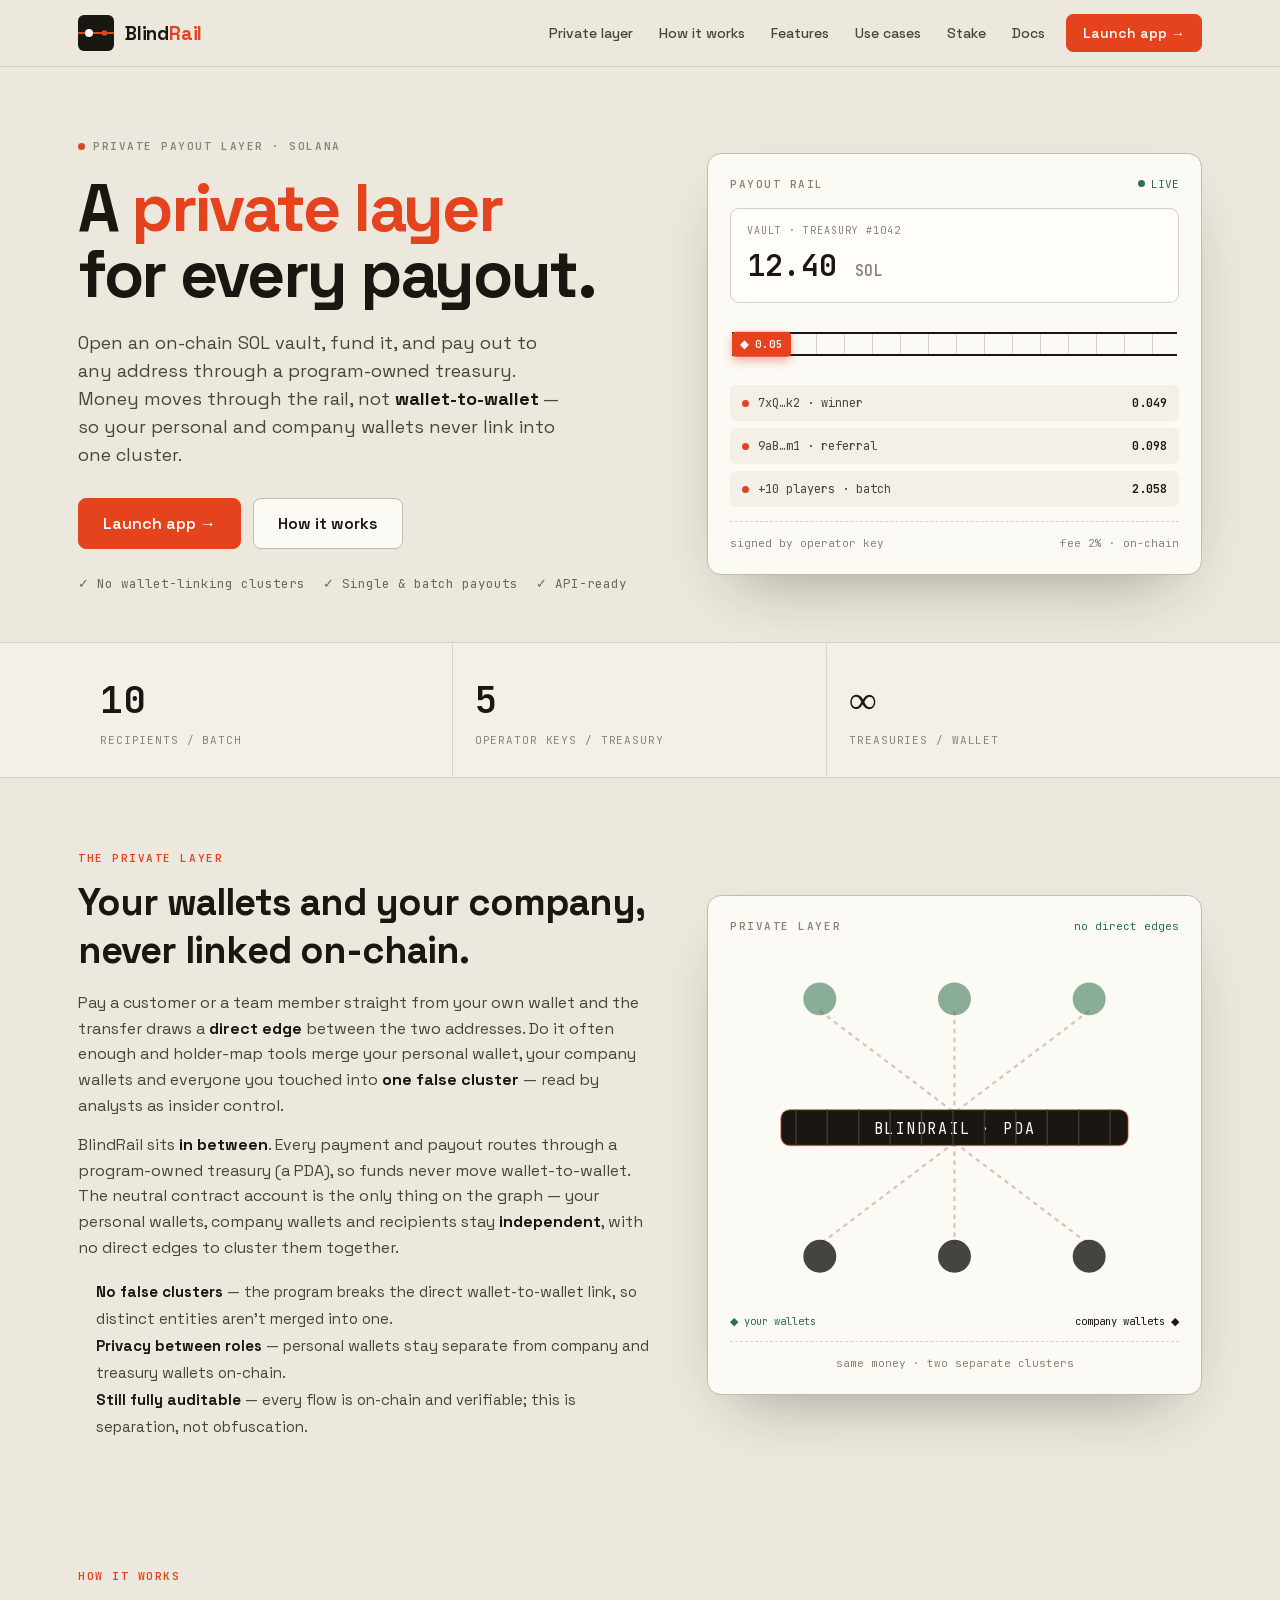
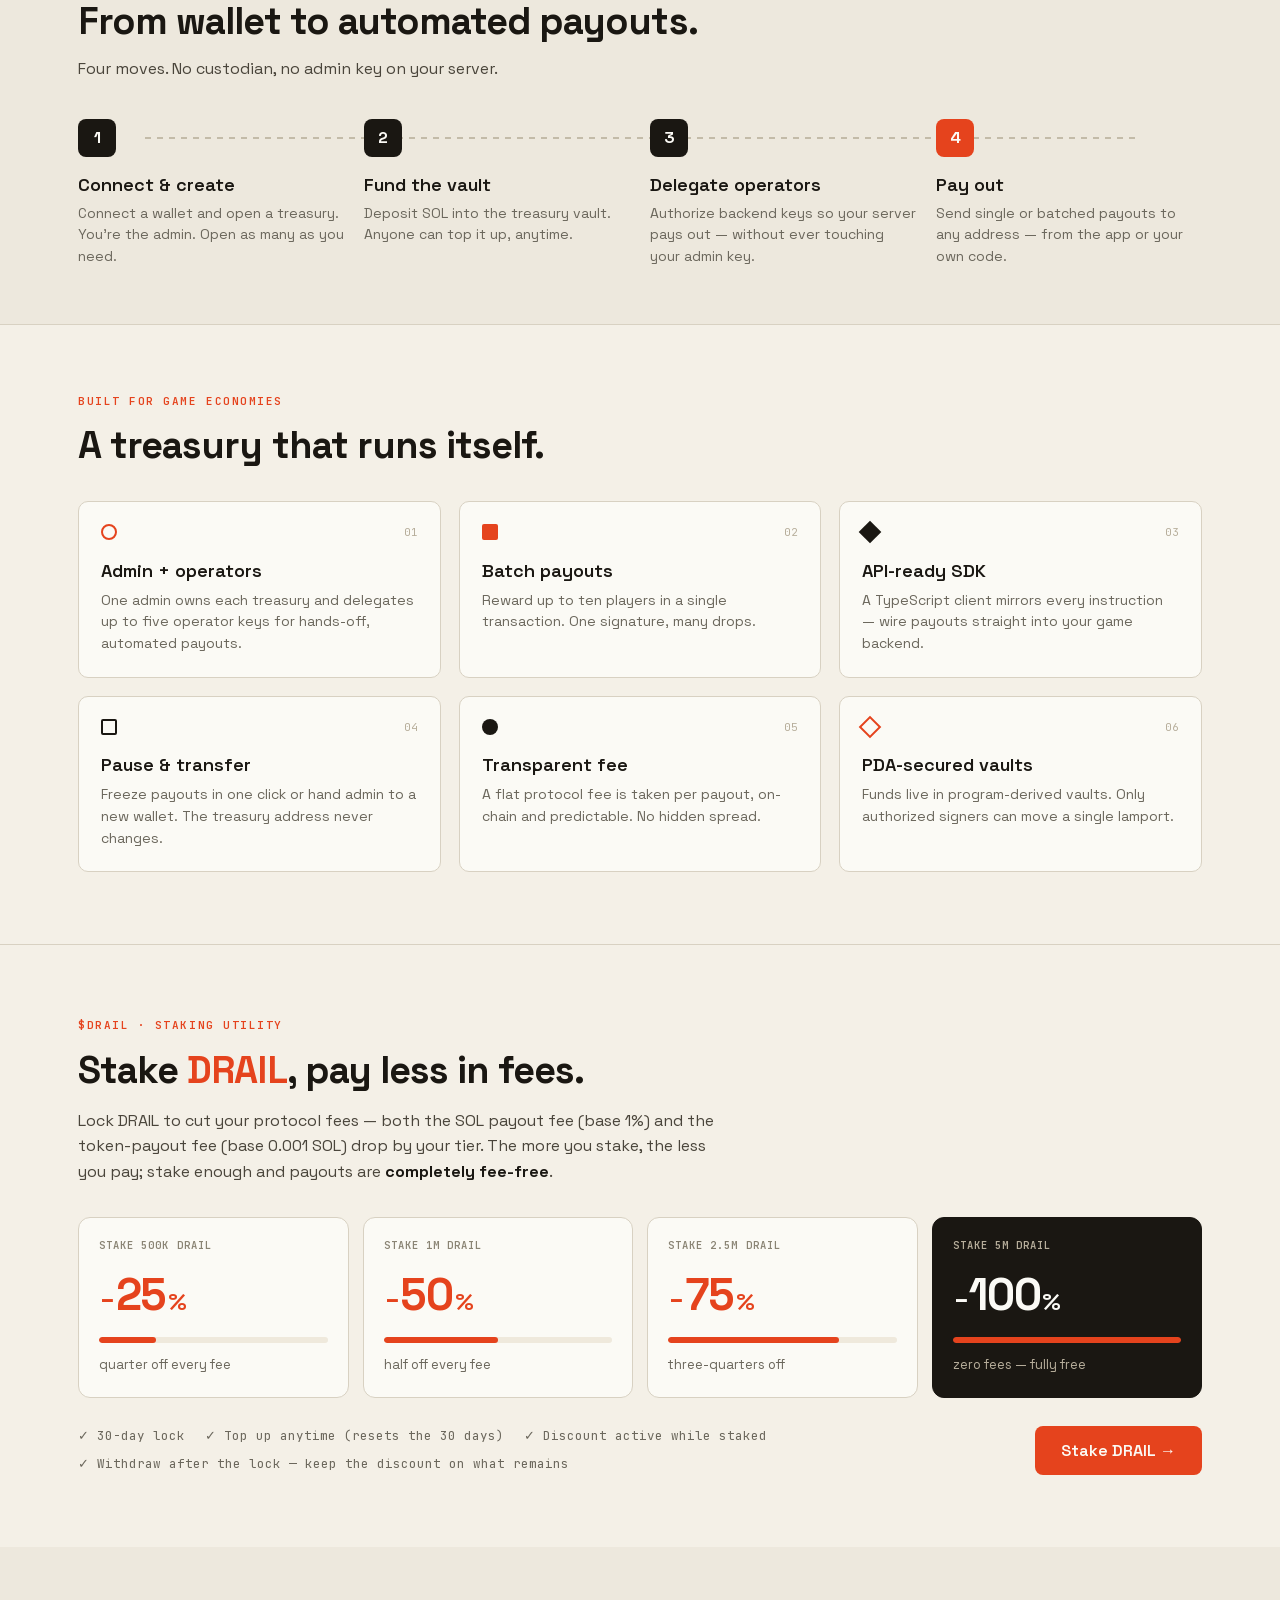
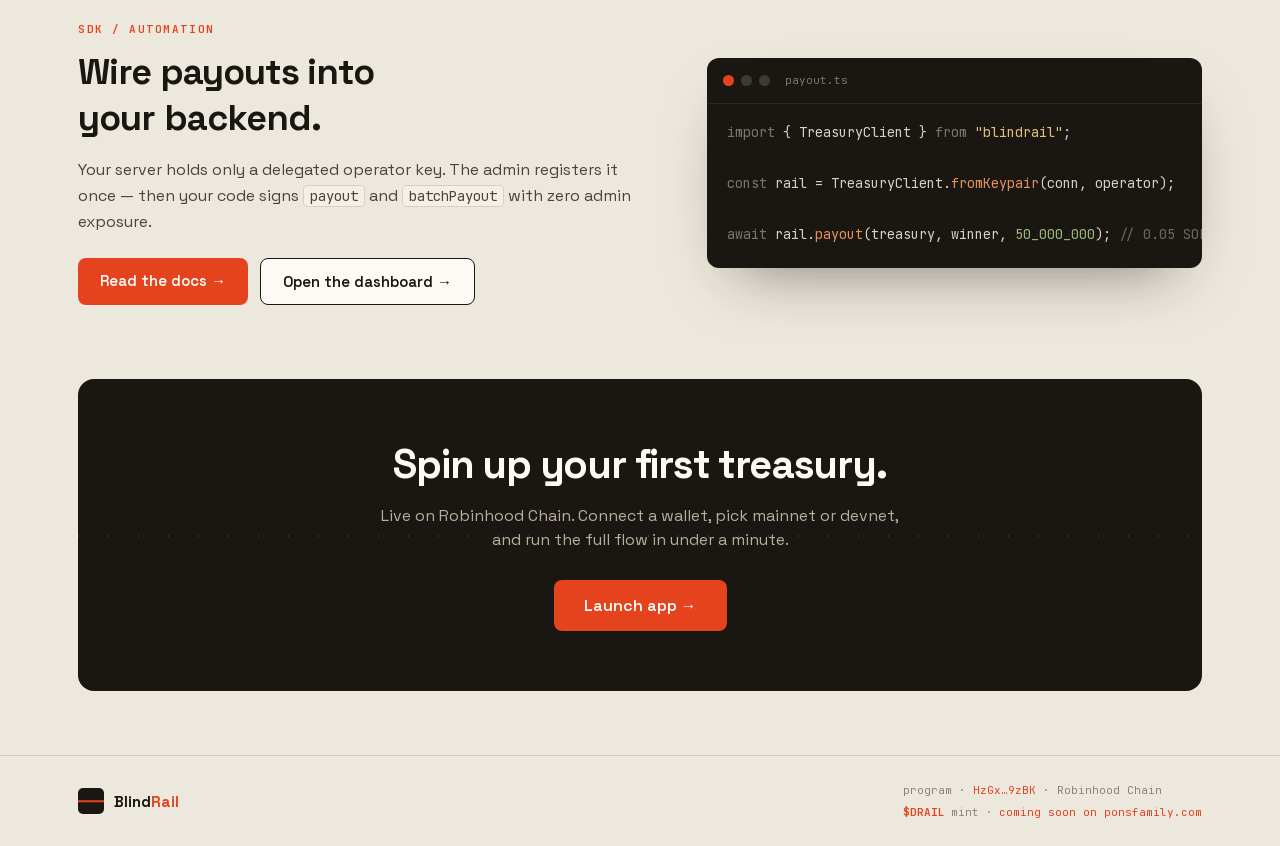
==== commit 3974a5a2: "Switch network to Robinhood Chain, platform to Pons Family, and SOL to ETH" ====
--- a/dashboard.html
+++ b/dashboard.html
@@ -1 +1 @@
-<!DOCTYPE html><html lang="en" class="__variable_49a339 __variable_f9e569"><head><meta charSet="utf-8"/><meta name="viewport" content="width=device-width, initial-scale=1"/><link rel="preload" href="/_next/static/media/36966cca54120369-s.p.woff2" as="font" crossorigin="" type="font/woff2"/><link rel="preload" href="/_next/static/media/558ca1a6aa3cb55e-s.p.woff2" as="font" crossorigin="" type="font/woff2"/><link rel="stylesheet" href="/_next/static/css/9603239ec9cff458.css" data-precedence="next"/><link rel="preload" as="script" fetchPriority="low" href="/_next/static/chunks/webpack-2c2a95b5d367c415.js"/><script src="/_next/static/chunks/fd9d1056-9970ff6139dfdef8.js" async=""></script><script src="/_next/static/chunks/23-c47a2f7b0a596927.js" async=""></script><script src="/_next/static/chunks/main-app-816b7915091fe045.js" async=""></script><script src="/_next/static/chunks/231-1e42d08be2a8a8d6.js" async=""></script><script src="/_next/static/chunks/app/page-a452a9f243748828.js" async=""></script><script src="/_next/static/chunks/3a91511d-874b452e94913b13.js" async=""></script><script src="/_next/static/chunks/558-7032055d3ad6cde8.js" async=""></script><script src="/_next/static/chunks/881-1c5c4400940292ae.js" async=""></script><script src="/_next/static/chunks/818-c2df365b301e4c33.js" async=""></script><script src="/_next/static/chunks/app/layout-2eea72ee2280c048.js" async=""></script><title>BlindRail — A private layer for every payout</title><meta name="description" content="Open an on-chain SOL vault and pay out through a program-owned treasury, so money moves through the rail instead of wallet-to-wallet. Your personal and company wallets never link into one on-chain cluster. Built on Solana."/><link rel="icon" href="/icon.svg?e81841603d78a1f6" type="image/svg+xml" sizes="any"/><link rel="apple-touch-icon" href="/apple-icon.png?58f234ccf514cdd7" type="image/png" sizes="180x180"/><meta name="next-size-adjust"/><script src="/_next/static/chunks/polyfills-78c92fac7aa8fdd8.js" noModule=""></script></head><body class="min-h-screen antialiased"><header style="position:sticky;top:0;z-index:60;background:rgba(237,232,221,.82);backdrop-filter:blur(12px);border-bottom:1px solid #D8D1C2"><div style="max-width:1180px;margin:0 auto;padding:0 28px;height:66px;display:flex;align-items:center;justify-content:space-between;gap:20px"><button style="display:flex;align-items:center;gap:11px;background:none;border:none;cursor:pointer;padding:0"><div style="width:36px;height:36px;border-radius:6px;background:#1A1712;position:relative;overflow:hidden;flex:none"><div style="position:absolute;left:0;right:0;top:50%;height:2px;background:#E5431D;transform:translateY(-50%)"></div><div style="position:absolute;left:7px;top:50%;width:8px;height:8px;border-radius:50%;background:#FBFAF5;transform:translateY(-50%)"></div><div style="position:absolute;right:7px;top:50%;width:5px;height:5px;border-radius:1px;background:#E5431D;transform:translateY(-50%)"></div></div><span style="font:700 19px var(--font-grotesk);letter-spacing:-.01em;color:#1A1712">Blind<span style="color:#E5431D">Rail</span></span></button><nav style="display:flex;flex-wrap:nowrap;align-items:center;gap:4px"><a href="#private" class="nav-link nav-collapse" style="font:500 14px var(--font-grotesk);padding:8px 11px;border-radius:6px;white-space:nowrap">Private layer</a><a href="#how" class="nav-link nav-collapse" style="font:500 14px var(--font-grotesk);padding:8px 11px;border-radius:6px;white-space:nowrap">How it works</a><a href="#features" class="nav-link nav-collapse" style="font:500 14px var(--font-grotesk);padding:8px 11px;border-radius:6px;white-space:nowrap">Features</a><a href="/use-cases.html" class="nav-link nav-collapse" style="font:500 14px var(--font-grotesk);padding:8px 11px;border-radius:6px;white-space:nowrap">Use cases</a><a href="/stake.html" class="nav-link nav-collapse" style="font:500 14px var(--font-grotesk);padding:8px 11px;border-radius:6px;white-space:nowrap">Stake</a><a href="/docs.html" class="nav-link nav-collapse" style="font:500 14px var(--font-grotesk);padding:8px 11px;border-radius:6px;white-space:nowrap">Docs</a><button class="btn-rust" style="margin-left:6px;border-radius:7px;padding:9px 16px;font:600 14px var(--font-grotesk);white-space:nowrap">Launch app →</button></nav></div></header><main><section class="hero-grid" style="max-width:1180px;margin:0 auto;padding:66px 28px 48px"><div><div style="display:inline-flex;align-items:center;gap:8px;font-family:var(--font-mono);font-size:11px;letter-spacing:.14em;color:#8A8474;font-weight:600"><span style="width:7px;height:7px;border-radius:50%;background:#E5431D"></span>PRIVATE PAYOUT LAYER · SOLANA</div><h1 style="font:700 clamp(40px, 8.5vw, 66px)/1.0 var(--font-grotesk);letter-spacing:-.035em;margin:18px 0 0;color:#1A1712">A <span style="color:#E5431D">private layer</span><br/>for every payout.</h1><p style="max-width:480px;margin:22px 0 0;font-size:18px;line-height:1.55;color:#4A453B">Open an on-chain SOL vault, fund it, and pay out to any address through a program-owned treasury. Money moves through the rail, not <strong style="color:#1A1712">wallet-to-wallet</strong> — so your personal and company wallets never link into one cluster.</p><div style="display:flex;flex-wrap:wrap;gap:12px;margin-top:30px"><a class="btn-rust" style="border-radius:8px;padding:14px 24px;font:600 16px var(--font-grotesk);text-decoration:none" href="/dashboard.html">Launch app →</a><a href="#how" class="btn-paper" style="display:inline-flex;align-items:center;border-radius:8px;padding:14px 24px;font:600 16px var(--font-grotesk);text-decoration:none">How it works</a></div><div style="display:flex;flex-wrap:wrap;gap:18px;margin-top:26px;font-family:var(--font-mono);font-size:12.5px;color:#6B675C"><span>✓ No wallet-linking clusters</span><span>✓ Single &amp; batch payouts</span><span>✓ API-ready</span></div></div><div style="background:#FBFAF5;border:1px solid #C3BBA8;border-radius:14px;padding:22px;box-shadow:0 28px 64px -30px rgba(26,23,18,.4)"><div style="display:flex;align-items:center;justify-content:space-between"><span style="font-family:var(--font-mono);font-size:11px;letter-spacing:.14em;color:#8A8474;font-weight:600">PAYOUT RAIL</span><span style="display:inline-flex;align-items:center;gap:6px;font-family:var(--font-mono);font-size:11px;color:#2E6F4E"><span style="width:7px;height:7px;border-radius:50%;background:#2E6F4E;animation:pulseDot 1.6s ease-in-out infinite"></span>LIVE</span></div><div style="margin-top:16px;border:1px solid #D8D1C2;border-radius:9px;background:#FFFEFB;padding:14px 16px"><div style="font-family:var(--font-mono);font-size:10px;letter-spacing:.1em;color:#8A8474">VAULT · TREASURY #1042</div><div style="margin-top:5px;font-family:var(--font-mono);font-variant-numeric:tabular-nums;font-weight:600;font-size:30px;color:#1A1712">12.40 <span style="font-size:15px;color:#8A8474">SOL</span></div></div><div style="position:relative;height:50px;margin:16px 2px"><div style="position:absolute;left:0;right:0;top:13px;height:24px;background-image:repeating-linear-gradient(90deg,#D8D1C2 0 1px,transparent 1px 28px);border-top:2px solid #1A1712;border-bottom:2px solid #1A1712"></div><div style="position:absolute;top:50%;transform:translateY(-50%);animation:railTravel 3.4s linear infinite"><div style="display:flex;align-items:center;gap:6px;background:#E5431D;color:#FBFAF5;border-radius:4px;padding:4px 8px;font-family:var(--font-mono);font-size:11px;font-weight:600;box-shadow:0 4px 10px rgba(229,67,29,.4)">◆ 0.05</div></div></div><div style="display:flex;flex-direction:column;gap:7px"><div style="display:flex;align-items:center;justify-content:space-between;background:#F4F0E7;border-radius:6px;padding:9px 12px"><span style="display:flex;align-items:center;gap:9px;font-family:var(--font-mono);font-size:12px;color:#4A453B"><span style="width:7px;height:7px;border-radius:50%;background:#E5431D;animation:pulseDot 3.4s ease-in-out .2s infinite"></span>7xQ…k2 · winner</span><span style="font-family:var(--font-mono);font-size:12px;font-weight:600;color:#1A1712">0.049</span></div><div style="display:flex;align-items:center;justify-content:space-between;background:#F4F0E7;border-radius:6px;padding:9px 12px"><span style="display:flex;align-items:center;gap:9px;font-family:var(--font-mono);font-size:12px;color:#4A453B"><span style="width:7px;height:7px;border-radius:50%;background:#E5431D;animation:pulseDot 3.4s ease-in-out 1.1s infinite"></span>9aB…m1 · referral</span><span style="font-family:var(--font-mono);font-size:12px;font-weight:600;color:#1A1712">0.098</span></div><div style="display:flex;align-items:center;justify-content:space-between;background:#F4F0E7;border-radius:6px;padding:9px 12px"><span style="display:flex;align-items:center;gap:9px;font-family:var(--font-mono);font-size:12px;color:#4A453B"><span style="width:7px;height:7px;border-radius:50%;background:#E5431D;animation:pulseDot 3.4s ease-in-out 2.0s infinite"></span>+10 players · batch</span><span style="font-family:var(--font-mono);font-size:12px;font-weight:600;color:#1A1712">2.058</span></div></div><div style="display:flex;align-items:center;justify-content:space-between;margin-top:14px;padding-top:13px;border-top:1px dashed #D8D1C2;font-family:var(--font-mono);font-size:11px;color:#8A8474"><span>signed by operator key</span><span>fee 2% · on-chain</span></div></div></section><section style="border-top:1px solid #D8D1C2;border-bottom:1px solid #D8D1C2;background:#F4F0E7"><div style="max-width:1180px;margin:0 auto;padding:0 28px;display:grid;grid-template-columns:repeat(3,1fr)"><div style="padding:28px 22px;border-right:1px solid #DDD6C7"><div style="font-family:var(--font-mono);font-variant-numeric:tabular-nums;font-weight:600;font-size:38px;color:#1A1712">10</div><div style="margin-top:4px;font-family:var(--font-mono);font-size:11px;letter-spacing:.08em;color:#8A8474">RECIPIENTS / BATCH</div></div><div style="padding:28px 22px;border-right:1px solid #DDD6C7"><div style="font-family:var(--font-mono);font-variant-numeric:tabular-nums;font-weight:600;font-size:38px;color:#1A1712">5</div><div style="margin-top:4px;font-family:var(--font-mono);font-size:11px;letter-spacing:.08em;color:#8A8474">OPERATOR KEYS / TREASURY</div></div><div style="padding:28px 22px;border-right:none"><div style="font-family:var(--font-mono);font-variant-numeric:tabular-nums;font-weight:600;font-size:38px;color:#1A1712">∞</div><div style="margin-top:4px;font-family:var(--font-mono);font-size:11px;letter-spacing:.08em;color:#8A8474">TREASURIES / WALLET</div></div></div></section><section id="private" style="max-width:1180px;margin:0 auto;padding:72px 28px 56px;scroll-margin-top:70px"><div class="hero-grid" style="align-items:center"><div><div style="font-family:var(--font-mono);font-size:11px;letter-spacing:.14em;color:#E5431D;font-weight:600">THE PRIVATE LAYER</div><h2 style="font:700 38px var(--font-grotesk);letter-spacing:-.025em;margin:12px 0 0;color:#1A1712">Your wallets and your company,<br/>never linked on-chain.</h2><p style="margin:16px 0 0;font-size:16px;line-height:1.6;color:#4A453B">Pay a customer or a team member straight from your own wallet and the transfer draws a <strong style="color:#1A1712">direct edge</strong> between the two addresses. Do it often enough and holder-map tools merge your personal wallet, your company wallets and everyone you touched into <strong style="color:#1A1712">one false cluster</strong> — read by analysts as insider control.</p><p style="margin:14px 0 0;font-size:16px;line-height:1.6;color:#4A453B">BlindRail sits <strong style="color:#1A1712">in between</strong>. Every payment and payout routes through a program-owned treasury (a PDA), so funds never move wallet-to-wallet. The neutral contract account is the only thing on the graph — your personal wallets, company wallets and recipients stay <strong style="color:#1A1712">independent</strong>, with no direct edges to cluster them together.</p><ul style="margin:18px 0 0;padding-left:18px;line-height:1.8;font-size:15px;color:#4A453B"><li><strong style="color:#1A1712">No false clusters</strong> — the program breaks the direct wallet-to-wallet link, so distinct entities aren&#x27;t merged into one.</li><li><strong style="color:#1A1712">Privacy between roles</strong> — personal wallets stay separate from company and treasury wallets on-chain.</li><li><strong style="color:#1A1712">Still fully auditable</strong> — every flow is on-chain and verifiable; this is separation, not obfuscation.</li></ul></div><div style="background:#FBFAF5;border:1px solid #C3BBA8;border-radius:14px;padding:22px;box-shadow:0 28px 64px -30px rgba(26,23,18,.4)"><div style="display:flex;align-items:center;justify-content:space-between"><span style="font-family:var(--font-mono);font-size:11px;letter-spacing:.14em;color:#8A8474;font-weight:600">PRIVATE LAYER</span><span style="font-family:var(--font-mono);font-size:11px;color:#2E6F4E">no direct edges</span></div><svg viewBox="0 0 300 240" style="width:100%;display:block;margin-top:14px" aria-hidden="true"><g><line x1="60" y1="42" x2="150" y2="110" stroke="#CFC9BA" stroke-width="1.5" stroke-dasharray="3 3"></line><circle cx="60" cy="34" r="11" fill="#2E6F4E" opacity="0.55"></circle></g><g><line x1="150" y1="42" x2="150" y2="110" stroke="#CFC9BA" stroke-width="1.5" stroke-dasharray="3 3"></line><circle cx="150" cy="34" r="11" fill="#2E6F4E" opacity="0.55"></circle></g><g><line x1="240" y1="42" x2="150" y2="110" stroke="#CFC9BA" stroke-width="1.5" stroke-dasharray="3 3"></line><circle cx="240" cy="34" r="11" fill="#2E6F4E" opacity="0.55"></circle></g><g><line x1="150" y1="130" x2="60" y2="198" stroke="#CFC9BA" stroke-width="1.5" stroke-dasharray="3 3"></line><circle cx="60" cy="206" r="11" fill="#1A1712" opacity="0.8"></circle></g><g><line x1="150" y1="130" x2="150" y2="198" stroke="#CFC9BA" stroke-width="1.5" stroke-dasharray="3 3"></line><circle cx="150" cy="206" r="11" fill="#1A1712" opacity="0.8"></circle></g><g><line x1="150" y1="130" x2="240" y2="198" stroke="#CFC9BA" stroke-width="1.5" stroke-dasharray="3 3"></line><circle cx="240" cy="206" r="11" fill="#1A1712" opacity="0.8"></circle></g><rect x="34" y="108" width="232" height="24" rx="6" fill="#1A1712"></rect><rect x="34" y="108" width="232" height="24" rx="6" fill="none" stroke="#E5431D" stroke-width="1" opacity="0.4"></rect><text x="150" y="124" text-anchor="middle" fill="#FBFAF5" font-family="var(--font-mono)" font-size="10" letter-spacing="0.12em">BLINDRAIL · PDA</text><line x1="44" y1="108" x2="44" y2="132" stroke="#3D3A33" stroke-width="1"></line><line x1="65" y1="108" x2="65" y2="132" stroke="#3D3A33" stroke-width="1"></line><line x1="86" y1="108" x2="86" y2="132" stroke="#3D3A33" stroke-width="1"></line><line x1="107" y1="108" x2="107" y2="132" stroke="#3D3A33" stroke-width="1"></line><line x1="128" y1="108" x2="128" y2="132" stroke="#3D3A33" stroke-width="1"></line><line x1="149" y1="108" x2="149" y2="132" stroke="#3D3A33" stroke-width="1"></line><line x1="170" y1="108" x2="170" y2="132" stroke="#3D3A33" stroke-width="1"></line><line x1="191" y1="108" x2="191" y2="132" stroke="#3D3A33" stroke-width="1"></line><line x1="212" y1="108" x2="212" y2="132" stroke="#3D3A33" stroke-width="1"></line><line x1="233" y1="108" x2="233" y2="132" stroke="#3D3A33" stroke-width="1"></line><line x1="254" y1="108" x2="254" y2="132" stroke="#3D3A33" stroke-width="1"></line></svg><div style="display:flex;align-items:center;justify-content:space-between;margin-top:6px;font-family:var(--font-mono);font-size:10.5px;color:#8A8474"><span style="color:#2E6F4E">◆ your wallets</span><span style="color:#1A1712">company wallets ◆</span></div><div style="margin-top:12px;padding-top:13px;border-top:1px dashed #D8D1C2;font-family:var(--font-mono);font-size:11px;color:#8A8474;text-align:center">same money · two separate clusters</div></div></div></section><section id="how" style="max-width:1180px;margin:0 auto;padding:72px 28px 56px"><div style="font-family:var(--font-mono);font-size:11px;letter-spacing:.14em;color:#E5431D;font-weight:600">HOW IT WORKS</div><h2 style="font:700 38px var(--font-grotesk);letter-spacing:-.025em;margin:12px 0 0;color:#1A1712">From wallet to automated payouts.</h2><p style="max-width:540px;margin:12px 0 0;font-size:16px;color:#4A453B">Four moves. No custodian, no admin key on your server.</p><div class="steps-grid" style="position:relative;margin-top:38px"><div style="position:absolute;left:6%;right:6%;top:18px;height:2px;background-image:repeating-linear-gradient(90deg,#C3BBA8 0 6px,transparent 6px 12px)"></div><div style="position:relative"><div style="width:38px;height:38px;border-radius:8px;background:#1A1712;color:#FBFAF5;display:grid;place-items:center;font:700 16px var(--font-grotesk)">1</div><h3 style="margin:16px 0 0;font:600 18px var(--font-grotesk);color:#1A1712">Connect &amp; create</h3><p style="margin:7px 0 0;font-size:14px;line-height:1.55;color:#6B675C">Connect a wallet and open a treasury. You&#x27;re the admin. Open as many as you need.</p></div><div style="position:relative"><div style="width:38px;height:38px;border-radius:8px;background:#1A1712;color:#FBFAF5;display:grid;place-items:center;font:700 16px var(--font-grotesk)">2</div><h3 style="margin:16px 0 0;font:600 18px var(--font-grotesk);color:#1A1712">Fund the vault</h3><p style="margin:7px 0 0;font-size:14px;line-height:1.55;color:#6B675C">Deposit SOL into the treasury vault. Anyone can top it up, anytime.</p></div><div style="position:relative"><div style="width:38px;height:38px;border-radius:8px;background:#1A1712;color:#FBFAF5;display:grid;place-items:center;font:700 16px var(--font-grotesk)">3</div><h3 style="margin:16px 0 0;font:600 18px var(--font-grotesk);color:#1A1712">Delegate operators</h3><p style="margin:7px 0 0;font-size:14px;line-height:1.55;color:#6B675C">Authorize backend keys so your server pays out — without ever touching your admin key.</p></div><div style="position:relative"><div style="width:38px;height:38px;border-radius:8px;background:#E5431D;color:#FBFAF5;display:grid;place-items:center;font:700 16px var(--font-grotesk)">4</div><h3 style="margin:16px 0 0;font:600 18px var(--font-grotesk);color:#1A1712">Pay out</h3><p style="margin:7px 0 0;font-size:14px;line-height:1.55;color:#6B675C">Send single or batched payouts to any address — from the app or your own code.</p></div></div></section><section id="features" style="border-top:1px solid #D8D1C2;background:#F4F0E7"><div style="max-width:1180px;margin:0 auto;padding:68px 28px 72px"><div style="font-family:var(--font-mono);font-size:11px;letter-spacing:.14em;color:#E5431D;font-weight:600">BUILT FOR GAME ECONOMIES</div><h2 style="font:700 38px var(--font-grotesk);letter-spacing:-.025em;margin:12px 0 32px;color:#1A1712">A treasury that runs itself.</h2><div class="feat-grid"><div style="background:#FBFAF5;border:1px solid #D8D1C2;border-radius:10px;padding:22px"><div style="display:flex;align-items:center;justify-content:space-between"><span style="width:16px;height:16px;border-radius:50%;border:2px solid #E5431D"></span><span style="font-family:var(--font-mono);font-size:11px;color:#B7AE9B">01</span></div><h3 style="margin:18px 0 0;font:600 18px var(--font-grotesk)">Admin + operators</h3><p style="margin:8px 0 0;font-size:14px;line-height:1.55;color:#6B675C">One admin owns each treasury and delegates up to five operator keys for hands-off, automated payouts.</p></div><div style="background:#FBFAF5;border:1px solid #D8D1C2;border-radius:10px;padding:22px"><div style="display:flex;align-items:center;justify-content:space-between"><span style="width:16px;height:16px;background:#E5431D;border-radius:2px"></span><span style="font-family:var(--font-mono);font-size:11px;color:#B7AE9B">02</span></div><h3 style="margin:18px 0 0;font:600 18px var(--font-grotesk)">Batch payouts</h3><p style="margin:8px 0 0;font-size:14px;line-height:1.55;color:#6B675C">Reward up to ten players in a single transaction. One signature, many drops.</p></div><div style="background:#FBFAF5;border:1px solid #D8D1C2;border-radius:10px;padding:22px"><div style="display:flex;align-items:center;justify-content:space-between"><span style="width:16px;height:16px;background:#1A1712;transform:rotate(45deg)"></span><span style="font-family:var(--font-mono);font-size:11px;color:#B7AE9B">03</span></div><h3 style="margin:18px 0 0;font:600 18px var(--font-grotesk)">API-ready SDK</h3><p style="margin:8px 0 0;font-size:14px;line-height:1.55;color:#6B675C">A TypeScript client mirrors every instruction — wire payouts straight into your game backend.</p></div><div style="background:#FBFAF5;border:1px solid #D8D1C2;border-radius:10px;padding:22px"><div style="display:flex;align-items:center;justify-content:space-between"><span style="width:16px;height:16px;border:2px solid #1A1712;border-radius:2px"></span><span style="font-family:var(--font-mono);font-size:11px;color:#B7AE9B">04</span></div><h3 style="margin:18px 0 0;font:600 18px var(--font-grotesk)">Pause &amp; transfer</h3><p style="margin:8px 0 0;font-size:14px;line-height:1.55;color:#6B675C">Freeze payouts in one click or hand admin to a new wallet. The treasury address never changes.</p></div><div style="background:#FBFAF5;border:1px solid #D8D1C2;border-radius:10px;padding:22px"><div style="display:flex;align-items:center;justify-content:space-between"><span style="width:16px;height:16px;border-radius:50%;background:#1A1712"></span><span style="font-family:var(--font-mono);font-size:11px;color:#B7AE9B">05</span></div><h3 style="margin:18px 0 0;font:600 18px var(--font-grotesk)">Transparent fee</h3><p style="margin:8px 0 0;font-size:14px;line-height:1.55;color:#6B675C">A flat protocol fee is taken per payout, on-chain and predictable. No hidden spread.</p></div><div style="background:#FBFAF5;border:1px solid #D8D1C2;border-radius:10px;padding:22px"><div style="display:flex;align-items:center;justify-content:space-between"><span style="width:16px;height:16px;border:2px solid #E5431D;transform:rotate(45deg)"></span><span style="font-family:var(--font-mono);font-size:11px;color:#B7AE9B">06</span></div><h3 style="margin:18px 0 0;font:600 18px var(--font-grotesk)">PDA-secured vaults</h3><p style="margin:8px 0 0;font-size:14px;line-height:1.55;color:#6B675C">Funds live in program-derived vaults. Only authorized signers can move a single lamport.</p></div></div></div></section><section id="stake" style="border-top:1px solid #D8D1C2;background:#F4F0E7"><div style="max-width:1180px;margin:0 auto;padding:72px 28px;scroll-margin-top:70px"><div style="font-family:var(--font-mono);font-size:11px;letter-spacing:.14em;color:#E5431D;font-weight:600">$DRAIL · STAKING UTILITY</div><h2 style="font:700 38px var(--font-grotesk);letter-spacing:-.025em;margin:12px 0 0;color:#1A1712">Stake <span style="color:#E5431D">DRAIL</span>, pay less in fees.</h2><p style="max-width:640px;margin:14px 0 0;font-size:16px;line-height:1.6;color:#4A453B">Lock DRAIL to cut your protocol fees — both the SOL payout fee (base 1%) and the token-payout fee (base 0.001 SOL) drop by your tier. The more you stake, the less you pay; stake enough and payouts are <strong style="color:#1A1712">completely fee-free</strong>.</p><div class="tier-grid" style="margin-top:32px"><div style="position:relative;overflow:hidden;background:#FBFAF5;border:1px solid #D8D1C2;border-radius:12px;padding:20px 20px 22px"><div style="font-family:var(--font-mono);font-size:10.5px;letter-spacing:.1em;color:#8A8474;font-weight:600">STAKE <!-- -->500K<!-- --> DRAIL</div><div style="margin:14px 0 0;display:flex;align-items:baseline;gap:2px;font:700 44px var(--font-grotesk);letter-spacing:-.03em;color:#E5431D"><span style="font-size:26px">−</span>25<span style="font-size:24px">%</span></div><div style="margin-top:14px;height:6px;border-radius:3px;background:#EFE9DC;overflow:hidden"><div style="width:25%;height:100%;border-radius:3px;background:#E5431D"></div></div><div style="margin-top:12px;font-size:13px;color:#6B675C">quarter off every fee</div></div><div style="position:relative;overflow:hidden;background:#FBFAF5;border:1px solid #D8D1C2;border-radius:12px;padding:20px 20px 22px"><div style="font-family:var(--font-mono);font-size:10.5px;letter-spacing:.1em;color:#8A8474;font-weight:600">STAKE <!-- -->1M<!-- --> DRAIL</div><div style="margin:14px 0 0;display:flex;align-items:baseline;gap:2px;font:700 44px var(--font-grotesk);letter-spacing:-.03em;color:#E5431D"><span style="font-size:26px">−</span>50<span style="font-size:24px">%</span></div><div style="margin-top:14px;height:6px;border-radius:3px;background:#EFE9DC;overflow:hidden"><div style="width:50%;height:100%;border-radius:3px;background:#E5431D"></div></div><div style="margin-top:12px;font-size:13px;color:#6B675C">half off every fee</div></div><div style="position:relative;overflow:hidden;background:#FBFAF5;border:1px solid #D8D1C2;border-radius:12px;padding:20px 20px 22px"><div style="font-family:var(--font-mono);font-size:10.5px;letter-spacing:.1em;color:#8A8474;font-weight:600">STAKE <!-- -->2.5M<!-- --> DRAIL</div><div style="margin:14px 0 0;display:flex;align-items:baseline;gap:2px;font:700 44px var(--font-grotesk);letter-spacing:-.03em;color:#E5431D"><span style="font-size:26px">−</span>75<span style="font-size:24px">%</span></div><div style="margin-top:14px;height:6px;border-radius:3px;background:#EFE9DC;overflow:hidden"><div style="width:75%;height:100%;border-radius:3px;background:#E5431D"></div></div><div style="margin-top:12px;font-size:13px;color:#6B675C">three-quarters off</div></div><div style="position:relative;overflow:hidden;background:#1A1712;border:1px solid #1A1712;border-radius:12px;padding:20px 20px 22px"><div style="font-family:var(--font-mono);font-size:10.5px;letter-spacing:.1em;color:#B7AE9B;font-weight:600">STAKE <!-- -->5M<!-- --> DRAIL</div><div style="margin:14px 0 0;display:flex;align-items:baseline;gap:2px;font:700 44px var(--font-grotesk);letter-spacing:-.03em;color:#FBFAF5"><span style="font-size:26px">−</span>100<span style="font-size:24px">%</span></div><div style="margin-top:14px;height:6px;border-radius:3px;background:#2A2722;overflow:hidden"><div style="width:100%;height:100%;border-radius:3px;background:#E5431D"></div></div><div style="margin-top:12px;font-size:13px;color:#B7AE9B">zero fees — fully free</div></div></div><div style="display:flex;flex-wrap:wrap;align-items:center;justify-content:space-between;gap:18px;margin-top:28px"><div style="display:flex;flex-wrap:wrap;gap:10px 20px;font-family:var(--font-mono);font-size:12.5px;color:#6B675C;max-width:720px"><span>✓ 30-day lock</span><span>✓ Top up anytime (resets the 30 days)</span><span>✓ Discount active while staked</span><span>✓ Withdraw after the lock — keep the discount on what remains</span></div><a class="btn-rust" style="border-radius:8px;padding:14px 26px;font:600 16px var(--font-grotesk);text-decoration:none;white-space:nowrap;border:none" href="/stake.html">Stake DRAIL →</a></div></div></section><section id="sdk" class="hero-grid" style="max-width:1180px;margin:0 auto;padding:74px 28px"><div><div style="font-family:var(--font-mono);font-size:11px;letter-spacing:.14em;color:#E5431D;font-weight:600">SDK / AUTOMATION</div><h2 style="font:700 36px var(--font-grotesk);letter-spacing:-.025em;margin:12px 0 0;color:#1A1712">Wire payouts into<br/>your backend.</h2><p style="margin:16px 0 0;font-size:16px;line-height:1.6;color:#4A453B">Your server holds only a delegated operator key. The admin registers it once — then your code signs <code style="font-family:var(--font-mono);font-size:14px;background:#F4F0E7;border:1px solid #D8D1C2;border-radius:4px;padding:1px 6px">payout</code> and <code style="font-family:var(--font-mono);font-size:14px;background:#F4F0E7;border:1px solid #D8D1C2;border-radius:4px;padding:1px 6px">batchPayout</code> with zero admin exposure.</p><div style="display:flex;flex-wrap:wrap;gap:12px;margin-top:24px"><a class="btn-rust" style="display:inline-block;border-radius:8px;padding:13px 22px;font:600 15px var(--font-grotesk);text-decoration:none;border:none" href="/docs.html">Read the docs →</a><a class="btn-inkghost" style="display:inline-block;border-radius:8px;padding:13px 22px;font:600 15px var(--font-grotesk);text-decoration:none" href="/dashboard.html">Open the dashboard →</a></div></div><div style="min-width:0;background:#1A1712;border-radius:12px;overflow:hidden;box-shadow:0 28px 64px -30px rgba(26,23,18,.55)"><div style="display:flex;align-items:center;gap:7px;padding:14px 16px;border-bottom:1px solid #2A2722"><span style="width:11px;height:11px;border-radius:50%;background:#E5431D"></span><span style="width:11px;height:11px;border-radius:50%;background:#3D3A33"></span><span style="width:11px;height:11px;border-radius:50%;background:#3D3A33"></span><span style="margin-left:8px;font-family:var(--font-mono);font-size:11px;color:#7C766A">payout.ts</span></div><div style="overflow-x:auto;padding:16px 20px 20px"><div style="width:max-content;font-family:var(--font-mono);font-size:13.5px;line-height:1.9;color:#D8D1C2"><div style="white-space:pre"><span style="color:#7C766A">import</span> <!-- -->{ TreasuryClient } <span style="color:#7C766A">from</span> <span style="color:#E5C07B">&quot;blindrail&quot;</span>;</div><div style="white-space:pre;height:1.9em"> </div><div style="white-space:pre"><span style="color:#7C766A">const</span> rail = TreasuryClient.<span style="color:#E5915E">fromKeypair</span>(conn, operator);</div><div style="white-space:pre;height:1.9em"> </div><div style="white-space:pre"><span style="color:#7C766A">await</span> rail.<span style="color:#E5915E">payout</span>(treasury, winner, <span style="color:#9FB87A">50_000_000</span>); <span style="color:#6E6A5E">// 0.05 SOL</span></div></div></div></div></section><section style="max-width:1180px;margin:0 auto 64px;padding:0 28px"><div style="background:#1A1712;border-radius:16px;padding:60px 40px;text-align:center;position:relative;overflow:hidden"><div style="position:absolute;left:0;right:0;top:50%;height:2px;background-image:repeating-linear-gradient(90deg,#3D3A33 0 1px,transparent 1px 30px)"></div><div style="position:relative"><h2 style="font:700 clamp(28px, 6vw, 40px) var(--font-grotesk);letter-spacing:-.03em;margin:0;color:#FBFAF5">Spin up your first treasury.</h2><p style="margin:14px auto 0;max-width:520px;font-size:16px;color:#B7AE9B">Live on Solana. Connect a wallet, pick mainnet or devnet, and run the full flow in under a minute.</p><a class="btn-rust" style="display:inline-block;margin-top:28px;border-radius:8px;padding:15px 30px;font:600 16px var(--font-grotesk);text-decoration:none;border:none" href="/dashboard.html">Launch app →</a></div></div></section><footer style="border-top:1px solid #D8D1C2"><div style="max-width:1180px;margin:0 auto;padding:26px 28px;display:flex;flex-wrap:wrap;align-items:center;justify-content:space-between;gap:14px"><div style="display:flex;align-items:center;gap:10px"><div style="width:26px;height:26px;border-radius:5px;background:#1A1712;position:relative;overflow:hidden;flex:none"><div style="position:absolute;left:0;right:0;top:50%;height:1.5px;background:#E5431D;transform:translateY(-50%)"></div></div><span style="font:700 15px var(--font-grotesk)">Blind<span style="color:#E5431D">Rail</span></span></div><div style="display:flex;flex-direction:column;gap:5px;align-items:flex-start;max-width:100%"><div style="font-family:var(--font-mono);font-size:11px;color:#8A8474">program ·<!-- --> <a href="https://solscan.io/account/HzGxztZEtQkkNyXDKejtUu4M9RtXa1TPoiGhiLnP9zBK" target="_blank" rel="noreferrer" class="lnk-rust">HzGx…9zBK</a> <!-- -->· Solana</div><div style="font-family:var(--font-mono);font-size:11px;color:#8A8474;display:flex;align-items:center;gap:6px;flex-wrap:wrap"><span style="color:#E5431D;font-weight:600">$DRAIL</span> mint ·<!-- --> <a href="https://solscan.io/token/coming soon on pump.fun" target="_blank" rel="noreferrer" class="lnk-rust" style="word-break:break-all">coming soon on pump.fun</a></div></div></div></footer></main><script src="/_next/static/chunks/webpack-2c2a95b5d367c415.js" async=""></script><script>(self.__next_f=self.__next_f||[]).push([0]);self.__next_f.push([2,null])</script><script>self.__next_f.push([1,"1:HL[\"/_next/static/media/36966cca54120369-s.p.woff2\",\"font\",{\"crossOrigin\":\"\",\"type\":\"font/woff2\"}]\n2:HL[\"/_next/static/media/558ca1a6aa3cb55e-s.p.woff2\",\"font\",{\"crossOrigin\":\"\",\"type\":\"font/woff2\"}]\n3:HL[\"/_next/static/css/9603239ec9cff458.css\",\"style\"]\n"])</script><script>self.__next_f.push([1,"4:I[5751,[],\"\"]\n6:I[231,[\"231\",\"static/chunks/231-1e42d08be2a8a8d6.js\",\"931\",\"static/chunks/app/page-a452a9f243748828.js\"],\"\"]\n7:I[5496,[\"814\",\"static/chunks/3a91511d-874b452e94913b13.js\",\"558\",\"static/chunks/558-7032055d3ad6cde8.js\",\"881\",\"static/chunks/881-1c5c4400940292ae.js\",\"818\",\"static/chunks/818-c2df365b301e4c33.js\",\"185\",\"static/chunks/app/layout-2eea72ee2280c048.js\"],\"Providers\"]\n8:I[552,[\"814\",\"static/chunks/3a91511d-874b452e94913b13.js\",\"558\",\"static/chunks/558-7032055d3ad6cde8.js\",\"881\",\"static/chunks/881-1c5c4400940292ae.js\",\"818\",\"static/chunks/818-c2df365b301e4c33.js\",\"185\",\"static/chunks/app/layout-2eea72ee2280c048.js\"],\"Navbar\"]\n9:I[6639,[\"814\",\"static/chunks/3a91511d-874b452e94913b13.js\",\"558\",\"static/chunks/558-7032055d3ad6cde8.js\",\"881\",\"static/chunks/881-1c5c4400940292ae.js\",\"818\",\"static/chunks/818-c2df365b301e4c33.js\",\"185\",\"static/chunks/app/layout-2eea72ee2280c048.js\"],\"ErrorBoundary\"]\na:I[9275,[],\"\"]\nb:I[1343,[],\"\"]\nd:I[6130,[],\"\"]\ne:[]\n"])</script><script>self.__next_f.push([1,"0:[[[\"$\",\"link\",\"0\",{\"rel\":\"stylesheet\",\"href\":\"/_next/static/css/9603239ec9cff458.css\",\"precedence\":\"next\",\"crossOrigin\":\"$undefined\"}]],[\"$\",\"$L4\",null,{\"buildId\":\"PyaNWWIBzHgPkcPquBRI7\",\"assetPrefix\":\"\",\"initialCanonicalUrl\":\"/\",\"initialTree\":[\"\",{\"children\":[\"__PAGE__\",{}]},\"$undefined\",\"$undefined\",true],\"initialSeedData\":[\"\",{\"children\":[\"__PAGE__\",{},[[\"$L5\",[[\"$\",\"section\",null,{\"className\":\"hero-grid\",\"style\":{\"maxWidth\":1180,\"margin\":\"0 auto\",\"padding\":\"66px 28px 48px\"},\"children\":[[\"$\",\"div\",null,{\"children\":[[\"$\",\"div\",null,{\"style\":{\"display\":\"inline-flex\",\"alignItems\":\"center\",\"gap\":8,\"fontFamily\":\"var(--font-mono)\",\"fontSize\":11,\"letterSpacing\":\".14em\",\"color\":\"#8A8474\",\"fontWeight\":600},\"children\":[[\"$\",\"span\",null,{\"style\":{\"width\":7,\"height\":7,\"borderRadius\":\"50%\",\"background\":\"#E5431D\"}}],\"PRIVATE PAYOUT LAYER · SOLANA\"]}],[\"$\",\"h1\",null,{\"style\":{\"font\":\"700 clamp(40px, 8.5vw, 66px)/1.0 var(--font-grotesk)\",\"letterSpacing\":\"-.035em\",\"margin\":\"18px 0 0\",\"color\":\"#1A1712\"},\"children\":[\"A \",[\"$\",\"span\",null,{\"style\":{\"color\":\"#E5431D\"},\"children\":\"private layer\"}],[\"$\",\"br\",null,{}],\"for every payout.\"]}],[\"$\",\"p\",null,{\"style\":{\"maxWidth\":480,\"margin\":\"22px 0 0\",\"fontSize\":18,\"lineHeight\":1.55,\"color\":\"#4A453B\"},\"children\":[\"Open an on-chain SOL vault, fund it, and pay out to any address through a program-owned treasury. Money moves through the rail, not \",[\"$\",\"strong\",null,{\"style\":{\"color\":\"#1A1712\"},\"children\":\"wallet-to-wallet\"}],\" — so your personal and company wallets never link into one cluster.\"]}],[\"$\",\"div\",null,{\"style\":{\"display\":\"flex\",\"flexWrap\":\"wrap\",\"gap\":12,\"marginTop\":30},\"children\":[[\"$\",\"$L6\",null,{\"href\":\"/dashboard\",\"className\":\"btn-rust\",\"style\":{\"borderRadius\":8,\"padding\":\"14px 24px\",\"font\":\"600 16px var(--font-grotesk)\",\"textDecoration\":\"none\"},\"children\":\"Launch app →\"}],[\"$\",\"a\",null,{\"href\":\"#how\",\"className\":\"btn-paper\",\"style\":{\"display\":\"inline-flex\",\"alignItems\":\"center\",\"borderRadius\":8,\"padding\":\"14px 24px\",\"font\":\"600 16px var(--font-grotesk)\",\"textDecoration\":\"none\"},\"children\":\"How it works\"}]]}],[\"$\",\"div\",null,{\"style\":{\"display\":\"flex\",\"flexWrap\":\"wrap\",\"gap\":18,\"marginTop\":26,\"fontFamily\":\"var(--font-mono)\",\"fontSize\":12.5,\"color\":\"#6B675C\"},\"children\":[[\"$\",\"span\",null,{\"children\":\"✓ No wallet-linking clusters\"}],[\"$\",\"span\",null,{\"children\":\"✓ Single \u0026 batch payouts\"}],[\"$\",\"span\",null,{\"children\":\"✓ API-ready\"}]]}]]}],[\"$\",\"div\",null,{\"style\":{\"background\":\"#FBFAF5\",\"border\":\"1px solid #C3BBA8\",\"borderRadius\":14,\"padding\":22,\"boxShadow\":\"0 28px 64px -30px rgba(26,23,18,.4)\"},\"children\":[[\"$\",\"div\",null,{\"style\":{\"display\":\"flex\",\"alignItems\":\"center\",\"justifyContent\":\"space-between\"},\"children\":[[\"$\",\"span\",null,{\"style\":{\"fontFamily\":\"var(--font-mono)\",\"fontSize\":11,\"letterSpacing\":\".14em\",\"color\":\"#8A8474\",\"fontWeight\":600},\"children\":\"PAYOUT RAIL\"}],[\"$\",\"span\",null,{\"style\":{\"display\":\"inline-flex\",\"alignItems\":\"center\",\"gap\":6,\"fontFamily\":\"var(--font-mono)\",\"fontSize\":11,\"color\":\"#2E6F4E\"},\"children\":[[\"$\",\"span\",null,{\"style\":{\"width\":7,\"height\":7,\"borderRadius\":\"50%\",\"background\":\"#2E6F4E\",\"animation\":\"pulseDot 1.6s ease-in-out infinite\"}}],\"LIVE\"]}]]}],[\"$\",\"div\",null,{\"style\":{\"marginTop\":16,\"border\":\"1px solid #D8D1C2\",\"borderRadius\":9,\"background\":\"#FFFEFB\",\"padding\":\"14px 16px\"},\"children\":[[\"$\",\"div\",null,{\"style\":{\"fontFamily\":\"var(--font-mono)\",\"fontSize\":10,\"letterSpacing\":\".1em\",\"color\":\"#8A8474\"},\"children\":\"VAULT · TREASURY #1042\"}],[\"$\",\"div\",null,{\"style\":{\"marginTop\":5,\"fontFamily\":\"var(--font-mono)\",\"fontVariantNumeric\":\"tabular-nums\",\"fontWeight\":600,\"fontSize\":30,\"color\":\"#1A1712\"},\"children\":[\"12.40 \",[\"$\",\"span\",null,{\"style\":{\"fontSize\":15,\"color\":\"#8A8474\"},\"children\":\"SOL\"}]]}]]}],[\"$\",\"div\",null,{\"style\":{\"position\":\"relative\",\"height\":50,\"margin\":\"16px 2px\"},\"children\":[[\"$\",\"div\",null,{\"style\":{\"position\":\"absolute\",\"left\":0,\"right\":0,\"top\":13,\"height\":24,\"backgroundImage\":\"repeating-linear-gradient(90deg,#D8D1C2 0 1px,transparent 1px 28px)\",\"borderTop\":\"2px solid #1A1712\",\"borderBottom\":\"2px solid #1A1712\"}}],[\"$\",\"div\",null,{\"style\":{\"position\":\"absolute\",\"top\":\"50%\",\"transform\":\"translateY(-50%)\",\"animation\":\"railTravel 3.4s linear infinite\"},\"children\":[\"$\",\"div\",null,{\"style\":{\"display\":\"flex\",\"alignItems\":\"center\",\"gap\":6,\"background\":\"#E5431D\",\"color\":\"#FBFAF5\",\"borderRadius\":4,\"padding\":\"4px 8px\",\"fontFamily\":\"var(--font-mono)\",\"fontSize\":11,\"fontWeight\":600,\"boxShadow\":\"0 4px 10px rgba(229,67,29,.4)\"},\"children\":\"◆ 0.05\"}]}]]}],[\"$\",\"div\",null,{\"style\":{\"display\":\"flex\",\"flexDirection\":\"column\",\"gap\":7},\"children\":[[\"$\",\"div\",\"0\",{\"style\":{\"display\":\"flex\",\"alignItems\":\"center\",\"justifyContent\":\"space-between\",\"background\":\"#F4F0E7\",\"borderRadius\":6,\"padding\":\"9px 12px\"},\"children\":[[\"$\",\"span\",null,{\"style\":{\"display\":\"flex\",\"alignItems\":\"center\",\"gap\":9,\"fontFamily\":\"var(--font-mono)\",\"fontSize\":12,\"color\":\"#4A453B\"},\"children\":[[\"$\",\"span\",null,{\"style\":{\"width\":7,\"height\":7,\"borderRadius\":\"50%\",\"background\":\"#E5431D\",\"animation\":\"pulseDot 3.4s ease-in-out .2s infinite\"}}],\"7xQ…k2 · winner\"]}],[\"$\",\"span\",null,{\"style\":{\"fontFamily\":\"var(--font-mono)\",\"fontSize\":12,\"fontWeight\":600,\"color\":\"#1A1712\"},\"children\":\"0.049\"}]]}],[\"$\",\"div\",\"1\",{\"style\":{\"display\":\"flex\",\"alignItems\":\"center\",\"justifyContent\":\"space-between\",\"background\":\"#F4F0E7\",\"borderRadius\":6,\"padding\":\"9px 12px\"},\"children\":[[\"$\",\"span\",null,{\"style\":{\"display\":\"flex\",\"alignItems\":\"center\",\"gap\":9,\"fontFamily\":\"var(--font-mono)\",\"fontSize\":12,\"color\":\"#4A453B\"},\"children\":[[\"$\",\"span\",null,{\"style\":{\"width\":7,\"height\":7,\"borderRadius\":\"50%\",\"background\":\"#E5431D\",\"animation\":\"pulseDot 3.4s ease-in-out 1.1s infinite\"}}],\"9aB…m1 · referral\"]}],[\"$\",\"span\",null,{\"style\":{\"fontFamily\":\"var(--font-mono)\",\"fontSize\":12,\"fontWeight\":600,\"color\":\"#1A1712\"},\"children\":\"0.098\"}]]}],[\"$\",\"div\",\"2\",{\"style\":{\"display\":\"flex\",\"alignItems\":\"center\",\"justifyContent\":\"space-between\",\"background\":\"#F4F0E7\",\"borderRadius\":6,\"padding\":\"9px 12px\"},\"children\":[[\"$\",\"span\",null,{\"style\":{\"display\":\"flex\",\"alignItems\":\"center\",\"gap\":9,\"fontFamily\":\"var(--font-mono)\",\"fontSize\":12,\"color\":\"#4A453B\"},\"children\":[[\"$\",\"span\",null,{\"style\":{\"width\":7,\"height\":7,\"borderRadius\":\"50%\",\"background\":\"#E5431D\",\"animation\":\"pulseDot 3.4s ease-in-out 2.0s infinite\"}}],\"+10 players · batch\"]}],[\"$\",\"span\",null,{\"style\":{\"fontFamily\":\"var(--font-mono)\",\"fontSize\":12,\"fontWeight\":600,\"color\":\"#1A1712\"},\"children\":\"2.058\"}]]}]]}],[\"$\",\"div\",null,{\"style\":{\"display\":\"flex\",\"alignItems\":\"center\",\"justifyContent\":\"space-between\",\"marginTop\":14,\"paddingTop\":13,\"borderTop\":\"1px dashed #D8D1C2\",\"fontFamily\":\"var(--font-mono)\",\"fontSize\":11,\"color\":\"#8A8474\"},\"children\":[[\"$\",\"span\",null,{\"children\":\"signed by operator key\"}],[\"$\",\"span\",null,{\"children\":\"fee 2% · on-chain\"}]]}]]}]]}],[\"$\",\"section\",null,{\"style\":{\"borderTop\":\"1px solid #D8D1C2\",\"borderBottom\":\"1px solid #D8D1C2\",\"background\":\"#F4F0E7\"},\"children\":[\"$\",\"div\",null,{\"style\":{\"maxWidth\":1180,\"margin\":\"0 auto\",\"padding\":\"0 28px\",\"display\":\"grid\",\"gridTemplateColumns\":\"repeat(3,1fr)\"},\"children\":[[\"$\",\"div\",\"0\",{\"style\":{\"padding\":\"28px 22px\",\"borderRight\":\"1px solid #DDD6C7\"},\"children\":[[\"$\",\"div\",null,{\"style\":{\"fontFamily\":\"var(--font-mono)\",\"fontVariantNumeric\":\"tabular-nums\",\"fontWeight\":600,\"fontSize\":38,\"color\":\"#1A1712\"},\"children\":\"10\"}],[\"$\",\"div\",null,{\"style\":{\"marginTop\":4,\"fontFamily\":\"var(--font-mono)\",\"fontSize\":11,\"letterSpacing\":\".08em\",\"color\":\"#8A8474\"},\"children\":\"RECIPIENTS / BATCH\"}]]}],[\"$\",\"div\",\"1\",{\"style\":{\"padding\":\"28px 22px\",\"borderRight\":\"1px solid #DDD6C7\"},\"children\":[[\"$\",\"div\",null,{\"style\":{\"fontFamily\":\"var(--font-mono)\",\"fontVariantNumeric\":\"tabular-nums\",\"fontWeight\":600,\"fontSize\":38,\"color\":\"#1A1712\"},\"children\":\"5\"}],[\"$\",\"div\",null,{\"style\":{\"marginTop\":4,\"fontFamily\":\"var(--font-mono)\",\"fontSize\":11,\"letterSpacing\":\".08em\",\"color\":\"#8A8474\"},\"children\":\"OPERATOR KEYS / TREASURY\"}]]}],[\"$\",\"div\",\"2\",{\"style\":{\"padding\":\"28px 22px\",\"borderRight\":\"none\"},\"children\":[[\"$\",\"div\",null,{\"style\":{\"fontFamily\":\"var(--font-mono)\",\"fontVariantNumeric\":\"tabular-nums\",\"fontWeight\":600,\"fontSize\":38,\"color\":\"#1A1712\"},\"children\":\"∞\"}],[\"$\",\"div\",null,{\"style\":{\"marginTop\":4,\"fontFamily\":\"var(--font-mono)\",\"fontSize\":11,\"letterSpacing\":\".08em\",\"color\":\"#8A8474\"},\"children\":\"TREASURIES / WALLET\"}]]}]]}]}],[\"$\",\"section\",null,{\"id\":\"private\",\"style\":{\"maxWidth\":1180,\"margin\":\"0 auto\",\"padding\":\"72px 28px 56px\",\"scrollMarginTop\":70},\"children\":[\"$\",\"div\",null,{\"className\":\"hero-grid\",\"style\":{\"alignItems\":\"center\"},\"children\":[[\"$\",\"div\",null,{\"children\":[[\"$\",\"div\",null,{\"style\":{\"fontFamily\":\"var(--font-mono)\",\"fontSize\":11,\"letterSpacing\":\".14em\",\"color\":\"#E5431D\",\"fontWeight\":600},\"children\":\"THE PRIVATE LAYER\"}],[\"$\",\"h2\",null,{\"style\":{\"font\":\"700 38px var(--font-grotesk)\",\"letterSpacing\":\"-.025em\",\"margin\":\"12px 0 0\",\"color\":\"#1A1712\"},\"children\":[\"Your wallets and your company,\",[\"$\",\"br\",null,{}],\"never linked on-chain.\"]}],[\"$\",\"p\",null,{\"style\":{\"margin\":\"16px 0 0\",\"fontSize\":16,\"lineHeight\":1.6,\"color\":\"#4A453B\"},\"children\":[\"Pay a customer or a team member straight from your own wallet and the transfer draws a \",[\"$\",\"strong\",null,{\"style\":{\"color\":\"#1A1712\"},\"children\":\"direct edge\"}],\" between the two addresses. Do it often enough and holder-map tools merge your personal wallet, your company wallets and everyone you touched into \",[\"$\",\"strong\",null,{\"style\":{\"color\":\"#1A1712\"},\"children\":\"one false cluster\"}],\" — read by analysts as insider control.\"]}],[\"$\",\"p\",null,{\"style\":{\"margin\":\"14px 0 0\",\"fontSize\":16,\"lineHeight\":1.6,\"color\":\"#4A453B\"},\"children\":[\"BlindRail sits \",[\"$\",\"strong\",null,{\"style\":{\"color\":\"#1A1712\"},\"children\":\"in between\"}],\". Every payment and payout routes through a program-owned treasury (a PDA), so funds never move wallet-to-wallet. The neutral contract account is the only thing on the graph — your personal wallets, company wallets and recipients stay \",[\"$\",\"strong\",null,{\"style\":{\"color\":\"#1A1712\"},\"children\":\"independent\"}],\", with no direct edges to cluster them together.\"]}],[\"$\",\"ul\",null,{\"style\":{\"margin\":\"18px 0 0\",\"paddingLeft\":18,\"lineHeight\":1.8,\"fontSize\":15,\"color\":\"#4A453B\"},\"children\":[[\"$\",\"li\",null,{\"children\":[[\"$\",\"strong\",null,{\"style\":{\"color\":\"#1A1712\"},\"children\":\"No false clusters\"}],\" — the program breaks the direct wallet-to-wallet link, so distinct entities aren't merged into one.\"]}],[\"$\",\"li\",null,{\"children\":[[\"$\",\"strong\",null,{\"style\":{\"color\":\"#1A1712\"},\"children\":\"Privacy between roles\"}],\" — personal wallets stay separate from company and treasury wallets on-chain.\"]}],[\"$\",\"li\",null,{\"children\":[[\"$\",\"strong\",null,{\"style\":{\"color\":\"#1A1712\"},\"children\":\"Still fully auditable\"}],\" — every flow is on-chain and verifiable; this is separation, not obfuscation.\"]}]]}]]}],[\"$\",\"div\",null,{\"style\":{\"background\":\"#FBFAF5\",\"border\":\"1px solid #C3BBA8\",\"borderRadius\":14,\"padding\":22,\"boxShadow\":\"0 28px 64px -30px rgba(26,23,18,.4)\"},\"children\":[[\"$\",\"div\",null,{\"style\":{\"display\":\"flex\",\"alignItems\":\"center\",\"justifyContent\":\"space-between\"},\"children\":[[\"$\",\"span\",null,{\"style\":{\"fontFamily\":\"var(--font-mono)\",\"fontSize\":11,\"letterSpacing\":\".14em\",\"color\":\"#8A8474\",\"fontWeight\":600},\"children\":\"PRIVATE LAYER\"}],[\"$\",\"span\",null,{\"style\":{\"fontFamily\":\"var(--font-mono)\",\"fontSize\":11,\"color\":\"#2E6F4E\"},\"children\":\"no direct edges\"}]]}],[\"$\",\"svg\",null,{\"viewBox\":\"0 0 300 240\",\"style\":{\"width\":\"100%\",\"display\":\"block\",\"marginTop\":14},\"aria-hidden\":\"true\",\"children\":[[[\"$\",\"g\",\"p0\",{\"children\":[[\"$\",\"line\",null,{\"x1\":60,\"y1\":\"42\",\"x2\":\"150\",\"y2\":\"110\",\"stroke\":\"#CFC9BA\",\"strokeWidth\":\"1.5\",\"strokeDasharray\":\"3 3\"}],[\"$\",\"circle\",null,{\"cx\":60,\"cy\":\"34\",\"r\":\"11\",\"fill\":\"#2E6F4E\",\"opacity\":\"0.55\"}]]}],[\"$\",\"g\",\"p1\",{\"children\":[[\"$\",\"line\",null,{\"x1\":150,\"y1\":\"42\",\"x2\":\"150\",\"y2\":\"110\",\"stroke\":\"#CFC9BA\",\"strokeWidth\":\"1.5\",\"strokeDasharray\":\"3 3\"}],[\"$\",\"circle\",null,{\"cx\":150,\"cy\":\"34\",\"r\":\"11\",\"fill\":\"#2E6F4E\",\"opacity\":\"0.55\"}]]}],[\"$\",\"g\",\"p2\",{\"children\":[[\"$\",\"line\",null,{\"x1\":240,\"y1\":\"42\",\"x2\":\"150\",\"y2\":\"110\",\"stroke\":\"#CFC9BA\",\"strokeWidth\":\"1.5\",\"strokeDasharray\":\"3 3\"}],[\"$\",\"circle\",null,{\"cx\":240,\"cy\":\"34\",\"r\":\"11\",\"fill\":\"#2E6F4E\",\"opacity\":\"0.55\"}]]}]],[[\"$\",\"g\",\"c0\",{\"children\":[[\"$\",\"line\",null,{\"x1\":\"150\",\"y1\":\"130\",\"x2\":60,\"y2\":\"198\",\"stroke\":\"#CFC9BA\",\"strokeWidth\":\"1.5\",\"strokeDasharray\":\"3 3\"}],[\"$\",\"circle\",null,{\"cx\":60,\"cy\":\"206\",\"r\":\"11\",\"fill\":\"#1A1712\",\"opacity\":\"0.8\"}]]}],[\"$\",\"g\",\"c1\",{\"children\":[[\"$\",\"line\",null,{\"x1\":\"150\",\"y1\":\"130\",\"x2\":150,\"y2\":\"198\",\"stroke\":\"#CFC9BA\",\"strokeWidth\":\"1.5\",\"strokeDasharray\":\"3 3\"}],[\"$\",\"circle\",null,{\"cx\":150,\"cy\":\"206\",\"r\":\"11\",\"fill\":\"#1A1712\",\"opacity\":\"0.8\"}]]}],[\"$\",\"g\",\"c2\",{\"children\":[[\"$\",\"line\",null,{\"x1\":\"150\",\"y1\":\"130\",\"x2\":240,\"y2\":\"198\",\"stroke\":\"#CFC9BA\",\"strokeWidth\":\"1.5\",\"strokeDasharray\":\"3 3\"}],[\"$\",\"circle\",null,{\"cx\":240,\"cy\":\"206\",\"r\":\"11\",\"fill\":\"#1A1712\",\"opacity\":\"0.8\"}]]}]],[\"$\",\"rect\",null,{\"x\":\"34\",\"y\":\"108\",\"width\":\"232\",\"height\":\"24\",\"rx\":\"6\",\"fill\":\"#1A1712\"}],[\"$\",\"rect\",null,{\"x\":\"34\",\"y\":\"108\",\"width\":\"232\",\"height\":\"24\",\"rx\":\"6\",\"fill\":\"none\",\"stroke\":\"#E5431D\",\"strokeWidth\":\"1\",\"opacity\":\"0.4\"}],[\"$\",\"text\",null,{\"x\":\"150\",\"y\":\"124\",\"textAnchor\":\"middle\",\"fill\":\"#FBFAF5\",\"fontFamily\":\"var(--font-mono)\",\"fontSize\":\"10\",\"letterSpacing\":\"0.12em\",\"children\":\"BLINDRAIL · PDA\"}],[[\"$\",\"line\",\"t0\",{\"x1\":44,\"y1\":\"108\",\"x2\":44,\"y2\":\"132\",\"stroke\":\"#3D3A33\",\"strokeWidth\":\"1\"}],[\"$\",\"line\",\"t1\",{\"x1\":65,\"y1\":\"108\",\"x2\":65,\"y2\":\"132\",\"stroke\":\"#3D3A33\",\"strokeWidth\":\"1\"}],[\"$\",\"line\",\"t2\",{\"x1\":86,\"y1\":\"108\",\"x2\":86,\"y2\":\"132\",\"stroke\":\"#3D3A33\",\"strokeWidth\":\"1\"}],[\"$\",\"line\",\"t3\",{\"x1\":107,\"y1\":\"108\",\"x2\":107,\"y2\":\"132\",\"stroke\":\"#3D3A33\",\"strokeWidth\":\"1\"}],[\"$\",\"line\",\"t4\",{\"x1\":128,\"y1\":\"108\",\"x2\":128,\"y2\":\"132\",\"stroke\":\"#3D3A33\",\"strokeWidth\":\"1\"}],[\"$\",\"line\",\"t5\",{\"x1\":149,\"y1\":\"108\",\"x2\":149,\"y2\":\"132\",\"stroke\":\"#3D3A33\",\"strokeWidth\":\"1\"}],[\"$\",\"line\",\"t6\",{\"x1\":170,\"y1\":\"108\",\"x2\":170,\"y2\":\"132\",\"stroke\":\"#3D3A33\",\"strokeWidth\":\"1\"}],[\"$\",\"line\",\"t7\",{\"x1\":191,\"y1\":\"108\",\"x2\":191,\"y2\":\"132\",\"stroke\":\"#3D3A33\",\"strokeWidth\":\"1\"}],[\"$\",\"line\",\"t8\",{\"x1\":212,\"y1\":\"108\",\"x2\":212,\"y2\":\"132\",\"stroke\":\"#3D3A33\",\"strokeWidth\":\"1\"}],[\"$\",\"line\",\"t9\",{\"x1\":233,\"y1\":\"108\",\"x2\":233,\"y2\":\"132\",\"stroke\":\"#3D3A33\",\"strokeWidth\":\"1\"}],[\"$\",\"line\",\"t10\",{\"x1\":254,\"y1\":\"108\",\"x2\":254,\"y2\":\"132\",\"stroke\":\"#3D3A33\",\"strokeWidth\":\"1\"}]]]}],[\"$\",\"div\",null,{\"style\":{\"display\":\"flex\",\"alignItems\":\"center\",\"justifyContent\":\"space-between\",\"marginTop\":6,\"fontFamily\":\"var(--font-mono)\",\"fontSize\":10.5,\"color\":\"#8A8474\"},\"children\":[[\"$\",\"span\",null,{\"style\":{\"color\":\"#2E6F4E\"},\"children\":\"◆ your wallets\"}],[\"$\",\"span\",null,{\"style\":{\"color\":\"#1A1712\"},\"children\":\"company wallets ◆\"}]]}],[\"$\",\"div\",null,{\"style\":{\"marginTop\":12,\"paddingTop\":13,\"borderTop\":\"1px dashed #D8D1C2\",\"fontFamily\":\"var(--font-mono)\",\"fontSize\":11,\"color\":\"#8A8474\",\"textAlign\":\"center\"},\"children\":\"same money · two separate clusters\"}]]}]]}]}],[\"$\",\"section\",null,{\"id\":\"how\",\"style\":{\"maxWidth\":1180,\"margin\":\"0 auto\",\"padding\":\"72px 28px 56px\"},\"children\":[[\"$\",\"div\",null,{\"style\":{\"fontFamily\":\"var(--font-mono)\",\"fontSize\":11,\"letterSpacing\":\".14em\",\"color\":\"#E5431D\",\"fontWeight\":600},\"children\":\"HOW IT WORKS\"}],[\"$\",\"h2\",null,{\"style\":{\"font\":\"700 38px var(--font-grotesk)\",\"letterSpacing\":\"-.025em\",\"margin\":\"12px 0 0\",\"color\":\"#1A1712\"},\"children\":\"From wallet to automated payouts.\"}],[\"$\",\"p\",null,{\"style\":{\"maxWidth\":540,\"margin\":\"12px 0 0\",\"fontSize\":16,\"color\":\"#4A453B\"},\"children\":\"Four moves. No custodian, no admin key on your server.\"}],[\"$\",\"div\",null,{\"className\":\"steps-grid\",\"style\":{\"position\":\"relative\",\"marginTop\":38},\"children\":[[\"$\",\"div\",null,{\"style\":{\"position\":\"absolute\",\"left\":\"6%\",\"right\":\"6%\",\"top\":18,\"height\":2,\"backgroundImage\":\"repeating-linear-gradient(90deg,#C3BBA8 0 6px,transparent 6px 12px)\"}}],[\"$\",\"div\",null,{\"style\":{\"position\":\"relative\"},\"children\":[[\"$\",\"div\",null,{\"style\":{\"width\":38,\"height\":38,\"borderRadius\":8,\"background\":\"#1A1712\",\"color\":\"#FBFAF5\",\"display\":\"grid\",\"placeItems\":\"center\",\"font\":\"700 16px var(--font-grotesk)\"},\"children\":1}],[\"$\",\"h3\",null,{\"style\":{\"margin\":\"16px 0 0\",\"font\":\"600 18px var(--font-grotesk)\",\"color\":\"#1A1712\"},\"children\":\"Connect \u0026 create\"}],[\"$\",\"p\",null,{\"style\":{\"margin\":\"7px 0 0\",\"fontSize\":14,\"lineHeight\":1.55,\"color\":\"#6B675C\"},\"children\":\"Connect a wallet and open a treasury. You're the admin. Open as many as you need.\"}]]}],[\"$\",\"div\",null,{\"style\":{\"position\":\"relative\"},\"children\":[[\"$\",\"div\",null,{\"style\":{\"width\":38,\"height\":38,\"borderRadius\":8,\"background\":\"#1A1712\",\"color\":\"#FBFAF5\",\"display\":\"grid\",\"placeItems\":\"center\",\"font\":\"700 16px var(--font-grotesk)\"},\"children\":2}],[\"$\",\"h3\",null,{\"style\":{\"margin\":\"16px 0 0\",\"font\":\"600 18px var(--font-grotesk)\",\"color\":\"#1A1712\"},\"children\":\"Fund the vault\"}],[\"$\",\"p\",null,{\"style\":{\"margin\":\"7px 0 0\",\"fontSize\":14,\"lineHeight\":1.55,\"color\":\"#6B675C\"},\"children\":\"Deposit SOL into the treasury vault. Anyone can top it up, anytime.\"}]]}],[\"$\",\"div\",null,{\"style\":{\"position\":\"relative\"},\"children\":[[\"$\",\"div\",null,{\"style\":{\"width\":38,\"height\":38,\"borderRadius\":8,\"background\":\"#1A1712\",\"color\":\"#FBFAF5\",\"display\":\"grid\",\"placeItems\":\"center\",\"font\":\"700 16px var(--font-grotesk)\"},\"children\":3}],[\"$\",\"h3\",null,{\"style\":{\"margin\":\"16px 0 0\",\"font\":\"600 18px var(--font-grotesk)\",\"color\":\"#1A1712\"},\"children\":\"Delegate operators\"}],[\"$\",\"p\",null,{\"style\":{\"margin\":\"7px 0 0\",\"fontSize\":14,\"lineHeight\":1.55,\"color\":\"#6B675C\"},\"children\":\"Authorize backend keys so your server pays out — without ever touching your admin key.\"}]]}],[\"$\",\"div\",null,{\"style\":{\"position\":\"relative\"},\"children\":[[\"$\",\"div\",null,{\"style\":{\"width\":38,\"height\":38,\"borderRadius\":8,\"background\":\"#E5431D\",\"color\":\"#FBFAF5\",\"display\":\"grid\",\"placeItems\":\"center\",\"font\":\"700 16px var(--font-grotesk)\"},\"children\":4}],[\"$\",\"h3\",null,{\"style\":{\"margin\":\"16px 0 0\",\"font\":\"600 18px var(--font-grotesk)\",\"color\":\"#1A1712\"},\"children\":\"Pay out\"}],[\"$\",\"p\",null,{\"style\":{\"margin\":\"7px 0 0\",\"fontSize\":14,\"lineHeight\":1.55,\"color\":\"#6B675C\"},\"children\":\"Send single or batched payouts to any address — from the app or your own code.\"}]]}]]}]]}],[\"$\",\"section\",null,{\"id\":\"features\",\"style\":{\"borderTop\":\"1px solid #D8D1C2\",\"background\":\"#F4F0E7\"},\"children\":[\"$\",\"div\",null,{\"style\":{\"maxWidth\":1180,\"margin\":\"0 auto\",\"padding\":\"68px 28px 72px\"},\"children\":[[\"$\",\"div\",null,{\"style\":{\"fontFamily\":\"var(--font-mono)\",\"fontSize\":11,\"letterSpacing\":\".14em\",\"color\":\"#E5431D\",\"fontWeight\":600},\"children\":\"BUILT FOR GAME ECONOMIES\"}],[\"$\",\"h2\",null,{\"style\":{\"font\":\"700 38px var(--font-grotesk)\",\"letterSpacing\":\"-.025em\",\"margin\":\"12px 0 32px\",\"color\":\"#1A1712\"},\"children\":\"A treasury that runs itself.\"}],[\"$\",\"div\",null,{\"className\":\"feat-grid\",\"children\":[[\"$\",\"div\",null,{\"style\":{\"background\":\"#FBFAF5\",\"border\":\"1px solid #D8D1C2\",\"borderRadius\":10,\"padding\":22},\"children\":[[\"$\",\"div\",null,{\"style\":{\"display\":\"flex\",\"alignItems\":\"center\",\"justifyContent\":\"space-between\"},\"children\":[[\"$\",\"span\",null,{\"style\":{\"width\":16,\"height\":16,\"borderRadius\":\"50%\",\"border\":\"2px solid #E5431D\"}}],[\"$\",\"span\",null,{\"style\":{\"fontFamily\":\"var(--font-mono)\",\"fontSize\":11,\"color\":\"#B7AE9B\"},\"children\":\"01\"}]]}],[\"$\",\"h3\",null,{\"style\":{\"margin\":\"18px 0 0\",\"font\":\"600 18px var(--font-grotesk)\"},\"children\":\"Admin + operators\"}],[\"$\",\"p\",null,{\"style\":{\"margin\":\"8px 0 0\",\"fontSize\":14,\"lineHeight\":1.55,\"color\":\"#6B675C\"},\"children\":\"One admin owns each treasury and delegates up to five operator keys for hands-off, automated payouts.\"}]]}],[\"$\",\"div\",null,{\"style\":{\"background\":\"#FBFAF5\",\"border\":\"1px solid #D8D1C2\",\"borderRadius\":10,\"padding\":22},\"children\":[[\"$\",\"div\",null,{\"style\":{\"display\":\"flex\",\"alignItems\":\"center\",\"justifyContent\":\"space-between\"},\"children\":[[\"$\",\"span\",null,{\"style\":{\"width\":16,\"height\":16,\"background\":\"#E5431D\",\"borderRadius\":2}}],[\"$\",\"span\",null,{\"style\":{\"fontFamily\":\"var(--font-mono)\",\"fontSize\":11,\"color\":\"#B7AE9B\"},\"children\":\"02\"}]]}],[\"$\",\"h3\",null,{\"style\":{\"margin\":\"18px 0 0\",\"font\":\"600 18px var(--font-grotesk)\"},\"children\":\"Batch payouts\"}],[\"$\",\"p\",null,{\"style\":{\"margin\":\"8px 0 0\",\"fontSize\":14,\"lineHeight\":1.55,\"color\":\"#6B675C\"},\"children\":\"Reward up to ten players in a single transaction. One signature, many drops.\"}]]}],[\"$\",\"div\",null,{\"style\":{\"background\":\"#FBFAF5\",\"border\":\"1px solid #D8D1C2\",\"borderRadius\":10,\"padding\":22},\"children\":[[\"$\",\"div\",null,{\"style\":{\"display\":\"flex\",\"alignItems\":\"center\",\"justifyContent\":\"space-between\"},\"children\":[[\"$\",\"span\",null,{\"style\":{\"width\":16,\"height\":16,\"background\":\"#1A1712\",\"transform\":\"rotate(45deg)\"}}],[\"$\",\"span\",null,{\"style\":{\"fontFamily\":\"var(--font-mono)\",\"fontSize\":11,\"color\":\"#B7AE9B\"},\"children\":\"03\"}]]}],[\"$\",\"h3\",null,{\"style\":{\"margin\":\"18px 0 0\",\"font\":\"600 18px var(--font-grotesk)\"},\"children\":\"API-ready SDK\"}],[\"$\",\"p\",null,{\"style\":{\"margin\":\"8px 0 0\",\"fontSize\":14,\"lineHeight\":1.55,\"color\":\"#6B675C\"},\"children\":\"A TypeScript client mirrors every instruction — wire payouts straight into your game backend.\"}]]}],[\"$\",\"div\",null,{\"style\":{\"background\":\"#FBFAF5\",\"border\":\"1px solid #D8D1C2\",\"borderRadius\":10,\"padding\":22},\"children\":[[\"$\",\"div\",null,{\"style\":{\"display\":\"flex\",\"alignItems\":\"center\",\"justifyContent\":\"space-between\"},\"children\":[[\"$\",\"span\",null,{\"style\":{\"width\":16,\"height\":16,\"border\":\"2px solid #1A1712\",\"borderRadius\":2}}],[\"$\",\"span\",null,{\"style\":{\"fontFamily\":\"var(--font-mono)\",\"fontSize\":11,\"color\":\"#B7AE9B\"},\"children\":\"04\"}]]}],[\"$\",\"h3\",null,{\"style\":{\"margin\":\"18px 0 0\",\"font\":\"600 18px var(--font-grotesk)\"},\"children\":\"Pause \u0026 transfer\"}],[\"$\",\"p\",null,{\"style\":{\"margin\":\"8px 0 0\",\"fontSize\":14,\"lineHeight\":1.55,\"color\":\"#6B675C\"},\"children\":\"Freeze payouts in one click or hand admin to a new wallet. The treasury address never changes.\"}]]}],[\"$\",\"div\",null,{\"style\":{\"background\":\"#FBFAF5\",\"border\":\"1px solid #D8D1C2\",\"borderRadius\":10,\"padding\":22},\"children\":[[\"$\",\"div\",null,{\"style\":{\"display\":\"flex\",\"alignItems\":\"center\",\"justifyContent\":\"space-between\"},\"children\":[[\"$\",\"span\",null,{\"style\":{\"width\":16,\"height\":16,\"borderRadius\":\"50%\",\"background\":\"#1A1712\"}}],[\"$\",\"span\",null,{\"style\":{\"fontFamily\":\"var(--font-mono)\",\"fontSize\":11,\"color\":\"#B7AE9B\"},\"children\":\"05\"}]]}],[\"$\",\"h3\",null,{\"style\":{\"margin\":\"18px 0 0\",\"font\":\"600 18px var(--font-grotesk)\"},\"children\":\"Transparent fee\"}],[\"$\",\"p\",null,{\"style\":{\"margin\":\"8px 0 0\",\"fontSize\":14,\"lineHeight\":1.55,\"color\":\"#6B675C\"},\"children\":\"A flat protocol fee is taken per payout, on-chain and predictable. No hidden spread.\"}]]}],[\"$\",\"div\",null,{\"style\":{\"background\":\"#FBFAF5\",\"border\":\"1px solid #D8D1C2\",\"borderRadius\":10,\"padding\":22},\"children\":[[\"$\",\"div\",null,{\"style\":{\"display\":\"flex\",\"alignItems\":\"center\",\"justifyContent\":\"space-between\"},\"children\":[[\"$\",\"span\",null,{\"style\":{\"width\":16,\"height\":16,\"border\":\"2px solid #E5431D\",\"transform\":\"rotate(45deg)\"}}],[\"$\",\"span\",null,{\"style\":{\"fontFamily\":\"var(--font-mono)\",\"fontSize\":11,\"color\":\"#B7AE9B\"},\"children\":\"06\"}]]}],[\"$\",\"h3\",null,{\"style\":{\"margin\":\"18px 0 0\",\"font\":\"600 18px var(--font-grotesk)\"},\"children\":\"PDA-secured vaults\"}],[\"$\",\"p\",null,{\"style\":{\"margin\":\"8px 0 0\",\"fontSize\":14,\"lineHeight\":1.55,\"color\":\"#6B675C\"},\"children\":\"Funds live in program-derived vaults. Only authorized signers can move a single lamport.\"}]]}]]}]]}]}],[\"$\",\"section\",null,{\"id\":\"stake\",\"style\":{\"borderTop\":\"1px solid #D8D1C2\",\"background\":\"#F4F0E7\"},\"children\":[\"$\",\"div\",null,{\"style\":{\"maxWidth\":1180,\"margin\":\"0 auto\",\"padding\":\"72px 28px\",\"scrollMarginTop\":70},\"children\":[[\"$\",\"div\",null,{\"style\":{\"fontFamily\":\"var(--font-mono)\",\"fontSize\":11,\"letterSpacing\":\".14em\",\"color\":\"#E5431D\",\"fontWeight\":600},\"children\":\"$$DRAIL · STAKING UTILITY\"}],[\"$\",\"h2\",null,{\"style\":{\"font\":\"700 38px var(--font-grotesk)\",\"letterSpacing\":\"-.025em\",\"margin\":\"12px 0 0\",\"color\":\"#1A1712\"},\"children\":[\"Stake \",[\"$\",\"span\",null,{\"style\":{\"color\":\"#E5431D\"},\"children\":\"DRAIL\"}],\", pay less in fees.\"]}],[\"$\",\"p\",null,{\"style\":{\"maxWidth\":640,\"margin\":\"14px 0 0\",\"fontSize\":16,\"lineHeight\":1.6,\"color\":\"#4A453B\"},\"children\":[\"Lock DRAIL to cut your protocol fees — both the SOL payout fee (base 1%) and the token-payout fee (base 0.001 SOL) drop by your tier. The more you stake, the less you pay; stake enough and payouts are \",[\"$\",\"strong\",null,{\"style\":{\"color\":\"#1A1712\"},\"children\":\"completely fee-free\"}],\".\"]}],[\"$\",\"div\",null,{\"className\":\"tier-grid\",\"style\":{\"marginTop\":32},\"children\":[[\"$\",\"div\",\"0\",{\"style\":{\"position\":\"relative\",\"overflow\":\"hidden\",\"background\":\"#FBFAF5\",\"border\":\"1px solid #D8D1C2\",\"borderRadius\":12,\"padding\":\"20px 20px 22px\"},\"children\":[[\"$\",\"div\",null,{\"style\":{\"fontFamily\":\"var(--font-mono)\",\"fontSize\":10.5,\"letterSpacing\":\".1em\",\"color\":\"#8A8474\",\"fontWeight\":600},\"children\":[\"STAKE \",\"500K\",\" DRAIL\"]}],[\"$\",\"div\",null,{\"style\":{\"margin\":\"14px 0 0\",\"display\":\"flex\",\"alignItems\":\"baseline\",\"gap\":2,\"font\":\"700 44px var(--font-grotesk)\",\"letterSpacing\":\"-.03em\",\"color\":\"#E5431D\"},\"children\":[[\"$\",\"span\",null,{\"style\":{\"fontSize\":26},\"children\":\"−\"}],25,[\"$\",\"span\",null,{\"style\":{\"fontSize\":24},\"children\":\"%\"}]]}],[\"$\",\"div\",null,{\"style\":{\"marginTop\":14,\"height\":6,\"borderRadius\":3,\"background\":\"#EFE9DC\",\"overflow\":\"hidden\"},\"children\":[\"$\",\"div\",null,{\"style\":{\"width\":\"25%\",\"height\":\"100%\",\"borderRadius\":3,\"background\":\"#E5431D\"}}]}],[\"$\",\"div\",null,{\"style\":{\"marginTop\":12,\"fontSize\":13,\"color\":\"#6B675C\"},\"children\":\"quarter off every fee\"}]]}],[\"$\",\"div\",\"1\",{\"style\":{\"position\":\"relative\",\"overflow\":\"hidden\",\"background\":\"#FBFAF5\",\"border\":\"1px solid #D8D1C2\",\"borderRadius\":12,\"padding\":\"20px 20px 22px\"},\"children\":[[\"$\",\"div\",null,{\"style\":{\"fontFamily\":\"var(--font-mono)\",\"fontSize\":10.5,\"letterSpacing\":\".1em\",\"color\":\"#8A8474\",\"fontWeight\":600},\"children\":[\"STAKE \",\"1M\",\" DRAIL\"]}],[\"$\",\"div\",null,{\"style\":{\"margin\":\"14px 0 0\",\"display\":\"flex\",\"alignItems\":\"baseline\",\"gap\":2,\"font\":\"700 44px var(--font-grotesk)\",\"letterSpacing\":\"-.03em\",\"color\":\"#E5431D\"},\"children\":[[\"$\",\"span\",null,{\"style\":{\"fontSize\":26},\"children\":\"−\"}],50,[\"$\",\"span\",null,{\"style\":{\"fontSize\":24},\"children\":\"%\"}]]}],[\"$\",\"div\",null,{\"style\":{\"marginTop\":14,\"height\":6,\"borderRadius\":3,\"background\":\"#EFE9DC\",\"overflow\":\"hidden\"},\"children\":[\"$\",\"div\",null,{\"style\":{\"width\":\"50%\",\"height\":\"100%\",\"borderRadius\":3,\"background\":\"#E5431D\"}}]}],[\"$\",\"div\",null,{\"style\":{\"marginTop\":12,\"fontSize\":13,\"color\":\"#6B675C\"},\"children\":\"half off every fee\"}]]}],[\"$\",\"div\",\"2\",{\"style\":{\"position\":\"relative\",\"overflow\":\"hidden\",\"background\":\"#FBFAF5\",\"border\":\"1px solid #D8D1C2\",\"borderRadius\":12,\"padding\":\"20px 20px 22px\"},\"children\":[[\"$\",\"div\",null,{\"style\":{\"fontFamily\":\"var(--font-mono)\",\"fontSize\":10.5,\"letterSpacing\":\".1em\",\"color\":\"#8A8474\",\"fontWeight\":600},\"children\":[\"STAKE \",\"2.5M\",\" DRAIL\"]}],[\"$\",\"div\",null,{\"style\":{\"margin\":\"14px 0 0\",\"display\":\"flex\",\"alignItems\":\"baseline\",\"gap\":2,\"font\":\"700 44px var(--font-grotesk)\",\"letterSpacing\":\"-.03em\",\"color\":\"#E5431D\"},\"children\":[[\"$\",\"span\",null,{\"style\":{\"fontSize\":26},\"children\":\"−\"}],75,[\"$\",\"span\",null,{\"style\":{\"fontSize\":24},\"children\":\"%\"}]]}],[\"$\",\"div\",null,{\"style\":{\"marginTop\":14,\"height\":6,\"borderRadius\":3,\"background\":\"#EFE9DC\",\"overflow\":\"hidden\"},\"children\":[\"$\",\"div\",null,{\"style\":{\"width\":\"75%\",\"height\":\"100%\",\"borderRadius\":3,\"background\":\"#E5431D\"}}]}],[\"$\",\"div\",null,{\"style\":{\"marginTop\":12,\"fontSize\":13,\"color\":\"#6B675C\"},\"children\":\"three-quarters off\"}]]}],[\"$\",\"div\",\"3\",{\"style\":{\"position\":\"relative\",\"overflow\":\"hidden\",\"background\":\"#1A1712\",\"border\":\"1px solid #1A1712\",\"borderRadius\":12,\"padding\":\"20px 20px 22px\"},\"children\":[[\"$\",\"div\",null,{\"style\":{\"fontFamily\":\"var(--font-mono)\",\"fontSize\":10.5,\"letterSpacing\":\".1em\",\"color\":\"#B7AE9B\",\"fontWeight\":600},\"children\":[\"STAKE \",\"5M\",\" DRAIL\"]}],[\"$\",\"div\",null,{\"style\":{\"margin\":\"14px 0 0\",\"display\":\"flex\",\"alignItems\":\"baseline\",\"gap\":2,\"font\":\"700 44px var(--font-grotesk)\",\"letterSpacing\":\"-.03em\",\"color\":\"#FBFAF5\"},\"children\":[[\"$\",\"span\",null,{\"style\":{\"fontSize\":26},\"children\":\"−\"}],100,[\"$\",\"span\",null,{\"style\":{\"fontSize\":24},\"children\":\"%\"}]]}],[\"$\",\"div\",null,{\"style\":{\"marginTop\":14,\"height\":6,\"borderRadius\":3,\"background\":\"#2A2722\",\"overflow\":\"hidden\"},\"children\":[\"$\",\"div\",null,{\"style\":{\"width\":\"100%\",\"height\":\"100%\",\"borderRadius\":3,\"background\":\"#E5431D\"}}]}],[\"$\",\"div\",null,{\"style\":{\"marginTop\":12,\"fontSize\":13,\"color\":\"#B7AE9B\"},\"children\":\"zero fees — fully free\"}]]}]]}],[\"$\",\"div\",null,{\"style\":{\"display\":\"flex\",\"flexWrap\":\"wrap\",\"alignItems\":\"center\",\"justifyContent\":\"space-between\",\"gap\":18,\"marginTop\":28},\"children\":[[\"$\",\"div\",null,{\"style\":{\"display\":\"flex\",\"flexWrap\":\"wrap\",\"gap\":\"10px 20px\",\"fontFamily\":\"var(--font-mono)\",\"fontSize\":12.5,\"color\":\"#6B675C\",\"maxWidth\":720},\"children\":[[\"$\",\"span\",null,{\"children\":\"✓ 30-day lock\"}],[\"$\",\"span\",null,{\"children\":\"✓ Top up anytime (resets the 30 days)\"}],[\"$\",\"span\",null,{\"children\":\"✓ Discount active while staked\"}],[\"$\",\"span\",null,{\"children\":\"✓ Withdraw after the lock — keep the discount on what remains\"}]]}],[\"$\",\"$L6\",null,{\"href\":\"/stake\",\"className\":\"btn-rust\",\"style\":{\"borderRadius\":8,\"padding\":\"14px 26px\",\"font\":\"600 16px var(--font-grotesk)\",\"textDecoration\":\"none\",\"whiteSpace\":\"nowrap\",\"border\":\"none\"},\"children\":\"Stake DRAIL →\"}]]}]]}]}],[\"$\",\"section\",null,{\"id\":\"sdk\",\"className\":\"hero-grid\",\"style\":{\"maxWidth\":1180,\"margin\":\"0 auto\",\"padding\":\"74px 28px\"},\"children\":[[\"$\",\"div\",null,{\"children\":[[\"$\",\"div\",null,{\"style\":{\"fontFamily\":\"var(--font-mono)\",\"fontSize\":11,\"letterSpacing\":\".14em\",\"color\":\"#E5431D\",\"fontWeight\":600},\"children\":\"SDK / AUTOMATION\"}],[\"$\",\"h2\",null,{\"style\":{\"font\":\"700 36px var(--font-grotesk)\",\"letterSpacing\":\"-.025em\",\"margin\":\"12px 0 0\",\"color\":\"#1A1712\"},\"children\":[\"Wire payouts into\",[\"$\",\"br\",null,{}],\"your backend.\"]}],[\"$\",\"p\",null,{\"style\":{\"margin\":\"16px 0 0\",\"fontSize\":16,\"lineHeight\":1.6,\"color\":\"#4A453B\"},\"children\":[\"Your server holds only a delegated operator key. The admin registers it once — then your code signs \",[\"$\",\"code\",null,{\"style\":{\"fontFamily\":\"var(--font-mono)\",\"fontSize\":14,\"background\":\"#F4F0E7\",\"border\":\"1px solid #D8D1C2\",\"borderRadius\":4,\"padding\":\"1px 6px\"},\"children\":\"payout\"}],\" and \",[\"$\",\"code\",null,{\"style\":{\"fontFamily\":\"var(--font-mono)\",\"fontSize\":14,\"background\":\"#F4F0E7\",\"border\":\"1px solid #D8D1C2\",\"borderRadius\":4,\"padding\":\"1px 6px\"},\"children\":\"batchPayout\"}],\" with zero admin exposure.\"]}],[\"$\",\"div\",null,{\"style\":{\"display\":\"flex\",\"flexWrap\":\"wrap\",\"gap\":12,\"marginTop\":24},\"children\":[[\"$\",\"$L6\",null,{\"href\":\"/docs\",\"className\":\"btn-rust\",\"style\":{\"display\":\"inline-block\",\"borderRadius\":8,\"padding\":\"13px 22px\",\"font\":\"600 15px var(--font-grotesk)\",\"textDecoration\":\"none\",\"border\":\"none\"},\"children\":\"Read the docs →\"}],[\"$\",\"$L6\",null,{\"href\":\"/dashboard\",\"className\":\"btn-inkghost\",\"style\":{\"display\":\"inline-block\",\"borderRadius\":8,\"padding\":\"13px 22px\",\"font\":\"600 15px var(--font-grotesk)\",\"textDecoration\":\"none\"},\"children\":\"Open the dashboard →\"}]]}]]}],[\"$\",\"div\",null,{\"style\":{\"minWidth\":0,\"background\":\"#1A1712\",\"borderRadius\":12,\"overflow\":\"hidden\",\"boxShadow\":\"0 28px 64px -30px rgba(26,23,18,.55)\"},\"children\":[[\"$\",\"div\",null,{\"style\":{\"display\":\"flex\",\"alignItems\":\"center\",\"gap\":7,\"padding\":\"14px 16px\",\"borderBottom\":\"1px solid #2A2722\"},\"children\":[[\"$\",\"span\",null,{\"style\":{\"width\":11,\"height\":11,\"borderRadius\":\"50%\",\"background\":\"#E5431D\"}}],[\"$\",\"span\",null,{\"style\":{\"width\":11,\"height\":11,\"borderRadius\":\"50%\",\"background\":\"#3D3A33\"}}],[\"$\",\"span\",null,{\"style\":{\"width\":11,\"height\":11,\"borderRadius\":\"50%\",\"background\":\"#3D3A33\"}}],[\"$\",\"span\",null,{\"style\":{\"marginLeft\":8,\"fontFamily\":\"var(--font-mono)\",\"fontSize\":11,\"color\":\"#7C766A\"},\"children\":\"payout.ts\"}]]}],[\"$\",\"div\",null,{\"style\":{\"overflowX\":\"auto\",\"padding\":\"16px 20px 20px\"},\"children\":[\"$\",\"div\",null,{\"style\":{\"width\":\"max-content\",\"fontFamily\":\"var(--font-mono)\",\"fontSize\":13.5,\"lineHeight\":1.9,\"color\":\"#D8D1C2\"},\"children\":[[\"$\",\"div\",null,{\"style\":{\"whiteSpace\":\"pre\"},\"children\":[[\"$\",\"span\",null,{\"style\":{\"color\":\"#7C766A\"},\"children\":\"import\"}],\" \",\"{ TreasuryClient } \",[\"$\",\"span\",null,{\"style\":{\"color\":\"#7C766A\"},\"children\":\"from\"}],\" \",[\"$\",\"span\",null,{\"style\":{\"color\":\"#E5C07B\"},\"children\":\"\\\"blindrail\\\"\"}],\";\"]}],[\"$\",\"div\",null,{\"style\":{\"whiteSpace\":\"pre\",\"height\":\"1.9em\"},\"children\":\" \"}],[\"$\",\"div\",null,{\"style\":{\"whiteSpace\":\"pre\"},\"children\":[[\"$\",\"span\",null,{\"style\":{\"color\":\"#7C766A\"},\"children\":\"const\"}],\" rail = TreasuryClient.\",[\"$\",\"span\",null,{\"style\":{\"color\":\"#E5915E\"},\"children\":\"fromKeypair\"}],\"(conn, operator);\"]}],[\"$\",\"div\",null,{\"style\":{\"whiteSpace\":\"pre\",\"height\":\"1.9em\"},\"children\":\" \"}],[\"$\",\"div\",null,{\"style\":{\"whiteSpace\":\"pre\"},\"children\":[[\"$\",\"span\",null,{\"style\":{\"color\":\"#7C766A\"},\"children\":\"await\"}],\" rail.\",[\"$\",\"span\",null,{\"style\":{\"color\":\"#E5915E\"},\"children\":\"payout\"}],\"(treasury, winner, \",[\"$\",\"span\",null,{\"style\":{\"color\":\"#9FB87A\"},\"children\":\"50_000_000\"}],\"); \",[\"$\",\"span\",null,{\"style\":{\"color\":\"#6E6A5E\"},\"children\":\"// 0.05 SOL\"}]]}]]}]}]]}]]}],[\"$\",\"section\",null,{\"style\":{\"maxWidth\":1180,\"margin\":\"0 auto 64px\",\"padding\":\"0 28px\"},\"children\":[\"$\",\"div\",null,{\"style\":{\"background\":\"#1A1712\",\"borderRadius\":16,\"padding\":\"60px 40px\",\"textAlign\":\"center\",\"position\":\"relative\",\"overflow\":\"hidden\"},\"children\":[[\"$\",\"div\",null,{\"style\":{\"position\":\"absolute\",\"left\":0,\"right\":0,\"top\":\"50%\",\"height\":2,\"backgroundImage\":\"repeating-linear-gradient(90deg,#3D3A33 0 1px,transparent 1px 30px)\"}}],[\"$\",\"div\",null,{\"style\":{\"position\":\"relative\"},\"children\":[[\"$\",\"h2\",null,{\"style\":{\"font\":\"700 clamp(28px, 6vw, 40px) var(--font-grotesk)\",\"letterSpacing\":\"-.03em\",\"margin\":0,\"color\":\"#FBFAF5\"},\"children\":\"Spin up your first treasury.\"}],[\"$\",\"p\",null,{\"style\":{\"margin\":\"14px auto 0\",\"maxWidth\":520,\"fontSize\":16,\"color\":\"#B7AE9B\"},\"children\":\"Live on Solana. Connect a wallet, pick mainnet or devnet, and run the full flow in under a minute.\"}],[\"$\",\"$L6\",null,{\"href\":\"/dashboard\",\"className\":\"btn-rust\",\"style\":{\"display\":\"inline-block\",\"marginTop\":28,\"borderRadius\":8,\"padding\":\"15px 30px\",\"font\":\"600 16px var(--font-grotesk)\",\"textDecoration\":\"none\",\"border\":\"none\"},\"children\":\"Launch app →\"}]]}]]}]}],[\"$\",\"footer\",null,{\"style\":{\"borderTop\":\"1px solid #D8D1C2\"},\"children\":[\"$\",\"div\",null,{\"style\":{\"maxWidth\":1180,\"margin\":\"0 auto\",\"padding\":\"26px 28px\",\"display\":\"flex\",\"flexWrap\":\"wrap\",\"alignItems\":\"center\",\"justifyContent\":\"space-between\",\"gap\":14},\"children\":[[\"$\",\"div\",null,{\"style\":{\"display\":\"flex\",\"alignItems\":\"center\",\"gap\":10},\"children\":[[\"$\",\"div\",null,{\"style\":{\"width\":26,\"height\":26,\"borderRadius\":5,\"background\":\"#1A1712\",\"position\":\"relative\",\"overflow\":\"hidden\",\"flex\":\"none\"},\"children\":[\"$\",\"div\",null,{\"style\":{\"position\":\"absolute\",\"left\":0,\"right\":0,\"top\":\"50%\",\"height\":1.5,\"background\":\"#E5431D\",\"transform\":\"translateY(-50%)\"}}]}],[\"$\",\"span\",null,{\"style\":{\"font\":\"700 15px var(--font-grotesk)\"},\"children\":[\"Drop\",[\"$\",\"span\",null,{\"style\":{\"color\":\"#E5431D\"},\"children\":\"Rail\"}]]}]]}],[\"$\",\"div\",null,{\"style\":{\"display\":\"flex\",\"flexDirection\":\"column\",\"gap\":5,\"alignItems\":\"flex-start\",\"maxWidth\":\"100%\"},\"children\":[[\"$\",\"div\",null,{\"style\":{\"fontFamily\":\"var(--font-mono)\",\"fontSize\":11,\"color\":\"#8A8474\"},\"children\":[\"program ·\",\" \",[\"$\",\"a\",null,{\"href\":\"https://solscan.io/account/HzGxztZEtQkkNyXDKejtUu4M9RtXa1TPoiGhiLnP9zBK\",\"target\":\"_blank\",\"rel\":\"noreferrer\",\"className\":\"lnk-rust\",\"children\":\"HzGx…9zBK\"}],\" \",\"· Solana\"]}],[\"$\",\"div\",null,{\"style\":{\"fontFamily\":\"var(--font-mono)\",\"fontSize\":11,\"color\":\"#8A8474\",\"display\":\"flex\",\"alignItems\":\"center\",\"gap\":6,\"flexWrap\":\"wrap\"},\"children\":[[\"$\",\"span\",null,{\"style\":{\"color\":\"#E5431D\",\"fontWeight\":600},\"children\":\"$$DRAIL\"}],\" mint ·\",\" \",[\"$\",\"a\",null,{\"href\":\"https://solscan.io/token/coming soon on pump.fun\",\"target\":\"_blank\",\"rel\":\"noreferrer\",\"className\":\"lnk-rust\",\"style\":{\"wordBreak\":\"break-all\"},\"children\":\"coming soon on pump.fun\"}]]}]]}]]}]}]]],null],null]},[[\"$\",\"html\",null,{\"lang\":\"en\",\"className\":\"__variable_49a339 __variable_f9e569\",\"children\":[\"$\",\"body\",null,{\"className\":\"min-h-screen antialiased\",\"children\":[\"$\",\"$L7\",null,{\"children\":[[\"$\",\"$L8\",null,{}],[\"$\",\"$L9\",null,{\"children\":[\"$\",\"main\",null,{\"children\":[\"$\",\"$La\",null,{\"parallelRouterKey\":\"children\",\"segmentPath\":[\"children\"],\"error\":\"$undefined\",\"errorStyles\":\"$undefined\",\"errorScripts\":\"$undefined\",\"template\":[\"$\",\"$Lb\",null,{}],\"templateStyles\":\"$undefined\",\"templateScripts\":\"$undefined\",\"notFound\":[[\"$\",\"title\",null,{\"children\":\"404: This page could not be found.\"}],[\"$\",\"div\",null,{\"style\":{\"fontFamily\":\"system-ui,\\\"Segoe UI\\\",Roboto,Helvetica,Arial,sans-serif,\\\"Apple Color Emoji\\\",\\\"Segoe UI Emoji\\\"\",\"height\":\"100vh\",\"textAlign\":\"center\",\"display\":\"flex\",\"flexDirection\":\"column\",\"alignItems\":\"center\",\"justifyContent\":\"center\"},\"children\":[\"$\",\"div\",null,{\"children\":[[\"$\",\"style\",null,{\"dangerouslySetInnerHTML\":{\"__html\":\"body{color:#000;background:#fff;margin:0}.next-error-h1{border-right:1px solid rgba(0,0,0,.3)}@media (prefers-color-scheme:dark){body{color:#fff;background:#000}.next-error-h1{border-right:1px solid rgba(255,255,255,.3)}}\"}}],[\"$\",\"h1\",null,{\"className\":\"next-error-h1\",\"style\":{\"display\":\"inline-block\",\"margin\":\"0 20px 0 0\",\"padding\":\"0 23px 0 0\",\"fontSize\":24,\"fontWeight\":500,\"verticalAlign\":\"top\",\"lineHeight\":\"49px\"},\"children\":\"404\"}],[\"$\",\"div\",null,{\"style\":{\"display\":\"inline-block\"},\"children\":[\"$\",\"h2\",null,{\"style\":{\"fontSize\":14,\"fontWeight\":400,\"lineHeight\":\"49px\",\"margin\":0},\"children\":\"This page could not be found.\"}]}]]}]}]],\"notFoundStyles\":[],\"styles\":null}]}]}]]}]}]}],null],null],\"couldBeIntercepted\":false,\"initialHead\":[null,\"$Lc\"],\"globalErrorComponent\":\"$d\",\"missingSlots\":\"$We\"}]]\n"])</script><script>self.__next_f.push([1,"c:[[\"$\",\"meta\",\"0\",{\"name\":\"viewport\",\"content\":\"width=device-width, initial-scale=1\"}],[\"$\",\"meta\",\"1\",{\"charSet\":\"utf-8\"}],[\"$\",\"title\",\"2\",{\"children\":\"BlindRail — A private layer for every payout\"}],[\"$\",\"meta\",\"3\",{\"name\":\"description\",\"content\":\"Open an on-chain SOL vault and pay out through a program-owned treasury, so money moves through the rail instead of wallet-to-wallet. Your personal and company wallets never link into one on-chain cluster. Built on Solana.\"}],[\"$\",\"link\",\"4\",{\"rel\":\"icon\",\"href\":\"/icon.svg?e81841603d78a1f6\",\"type\":\"image/svg+xml\",\"sizes\":\"any\"}],[\"$\",\"link\",\"5\",{\"rel\":\"apple-touch-icon\",\"href\":\"/apple-icon.png?58f234ccf514cdd7\",\"type\":\"image/png\",\"sizes\":\"180x180\"}],[\"$\",\"meta\",\"6\",{\"name\":\"next-size-adjust\"}]]\n5:null\n"])</script></body></html>+<!DOCTYPE html><html lang="en" class="__variable_49a339 __variable_f9e569"><head><meta charSet="utf-8"/><meta name="viewport" content="width=device-width, initial-scale=1"/><link rel="preload" href="/_next/static/media/36966cca54120369-s.p.woff2" as="font" crossorigin="" type="font/woff2"/><link rel="preload" href="/_next/static/media/558ca1a6aa3cb55e-s.p.woff2" as="font" crossorigin="" type="font/woff2"/><link rel="stylesheet" href="/_next/static/css/9603239ec9cff458.css" data-precedence="next"/><link rel="preload" as="script" fetchPriority="low" href="/_next/static/chunks/webpack-2c2a95b5d367c415.js"/><script src="/_next/static/chunks/fd9d1056-9970ff6139dfdef8.js" async=""></script><script src="/_next/static/chunks/23-c47a2f7b0a596927.js" async=""></script><script src="/_next/static/chunks/main-app-816b7915091fe045.js" async=""></script><script src="/_next/static/chunks/231-1e42d08be2a8a8d6.js" async=""></script><script src="/_next/static/chunks/app/page-a452a9f243748828.js" async=""></script><script src="/_next/static/chunks/3a91511d-874b452e94913b13.js" async=""></script><script src="/_next/static/chunks/558-7032055d3ad6cde8.js" async=""></script><script src="/_next/static/chunks/881-1c5c4400940292ae.js" async=""></script><script src="/_next/static/chunks/818-c2df365b301e4c33.js" async=""></script><script src="/_next/static/chunks/app/layout-2eea72ee2280c048.js" async=""></script><title>BlindRail — A private layer for every payout</title><meta name="description" content="Open an on-chain SOL vault and pay out through a program-owned treasury, so money moves through the rail instead of wallet-to-wallet. Your personal and company wallets never link into one on-chain cluster. Built on Robinhood Chain."/><link rel="icon" href="/icon.svg?e81841603d78a1f6" type="image/svg+xml" sizes="any"/><link rel="apple-touch-icon" href="/apple-icon.png?58f234ccf514cdd7" type="image/png" sizes="180x180"/><meta name="next-size-adjust"/><script src="/_next/static/chunks/polyfills-78c92fac7aa8fdd8.js" noModule=""></script></head><body class="min-h-screen antialiased"><header style="position:sticky;top:0;z-index:60;background:rgba(237,232,221,.82);backdrop-filter:blur(12px);border-bottom:1px solid #D8D1C2"><div style="max-width:1180px;margin:0 auto;padding:0 28px;height:66px;display:flex;align-items:center;justify-content:space-between;gap:20px"><button style="display:flex;align-items:center;gap:11px;background:none;border:none;cursor:pointer;padding:0"><div style="width:36px;height:36px;border-radius:6px;background:#1A1712;position:relative;overflow:hidden;flex:none"><div style="position:absolute;left:0;right:0;top:50%;height:2px;background:#E5431D;transform:translateY(-50%)"></div><div style="position:absolute;left:7px;top:50%;width:8px;height:8px;border-radius:50%;background:#FBFAF5;transform:translateY(-50%)"></div><div style="position:absolute;right:7px;top:50%;width:5px;height:5px;border-radius:1px;background:#E5431D;transform:translateY(-50%)"></div></div><span style="font:700 19px var(--font-grotesk);letter-spacing:-.01em;color:#1A1712">Blind<span style="color:#E5431D">Rail</span></span></button><nav style="display:flex;flex-wrap:nowrap;align-items:center;gap:4px"><a href="#private" class="nav-link nav-collapse" style="font:500 14px var(--font-grotesk);padding:8px 11px;border-radius:6px;white-space:nowrap">Private layer</a><a href="#how" class="nav-link nav-collapse" style="font:500 14px var(--font-grotesk);padding:8px 11px;border-radius:6px;white-space:nowrap">How it works</a><a href="#features" class="nav-link nav-collapse" style="font:500 14px var(--font-grotesk);padding:8px 11px;border-radius:6px;white-space:nowrap">Features</a><a href="/use-cases.html" class="nav-link nav-collapse" style="font:500 14px var(--font-grotesk);padding:8px 11px;border-radius:6px;white-space:nowrap">Use cases</a><a href="/stake.html" class="nav-link nav-collapse" style="font:500 14px var(--font-grotesk);padding:8px 11px;border-radius:6px;white-space:nowrap">Stake</a><a href="/docs.html" class="nav-link nav-collapse" style="font:500 14px var(--font-grotesk);padding:8px 11px;border-radius:6px;white-space:nowrap">Docs</a><button class="btn-rust" style="margin-left:6px;border-radius:7px;padding:9px 16px;font:600 14px var(--font-grotesk);white-space:nowrap">Launch app →</button></nav></div></header><main><section class="hero-grid" style="max-width:1180px;margin:0 auto;padding:66px 28px 48px"><div><div style="display:inline-flex;align-items:center;gap:8px;font-family:var(--font-mono);font-size:11px;letter-spacing:.14em;color:#8A8474;font-weight:600"><span style="width:7px;height:7px;border-radius:50%;background:#E5431D"></span>PRIVATE PAYOUT LAYER · SOLANA</div><h1 style="font:700 clamp(40px, 8.5vw, 66px)/1.0 var(--font-grotesk);letter-spacing:-.035em;margin:18px 0 0;color:#1A1712">A <span style="color:#E5431D">private layer</span><br/>for every payout.</h1><p style="max-width:480px;margin:22px 0 0;font-size:18px;line-height:1.55;color:#4A453B">Open an on-chain SOL vault, fund it, and pay out to any address through a program-owned treasury. Money moves through the rail, not <strong style="color:#1A1712">wallet-to-wallet</strong> — so your personal and company wallets never link into one cluster.</p><div style="display:flex;flex-wrap:wrap;gap:12px;margin-top:30px"><a class="btn-rust" style="border-radius:8px;padding:14px 24px;font:600 16px var(--font-grotesk);text-decoration:none" href="/dashboard.html">Launch app →</a><a href="#how" class="btn-paper" style="display:inline-flex;align-items:center;border-radius:8px;padding:14px 24px;font:600 16px var(--font-grotesk);text-decoration:none">How it works</a></div><div style="display:flex;flex-wrap:wrap;gap:18px;margin-top:26px;font-family:var(--font-mono);font-size:12.5px;color:#6B675C"><span>✓ No wallet-linking clusters</span><span>✓ Single &amp; batch payouts</span><span>✓ API-ready</span></div></div><div style="background:#FBFAF5;border:1px solid #C3BBA8;border-radius:14px;padding:22px;box-shadow:0 28px 64px -30px rgba(26,23,18,.4)"><div style="display:flex;align-items:center;justify-content:space-between"><span style="font-family:var(--font-mono);font-size:11px;letter-spacing:.14em;color:#8A8474;font-weight:600">PAYOUT RAIL</span><span style="display:inline-flex;align-items:center;gap:6px;font-family:var(--font-mono);font-size:11px;color:#2E6F4E"><span style="width:7px;height:7px;border-radius:50%;background:#2E6F4E;animation:pulseDot 1.6s ease-in-out infinite"></span>LIVE</span></div><div style="margin-top:16px;border:1px solid #D8D1C2;border-radius:9px;background:#FFFEFB;padding:14px 16px"><div style="font-family:var(--font-mono);font-size:10px;letter-spacing:.1em;color:#8A8474">VAULT · TREASURY #1042</div><div style="margin-top:5px;font-family:var(--font-mono);font-variant-numeric:tabular-nums;font-weight:600;font-size:30px;color:#1A1712">12.40 <span style="font-size:15px;color:#8A8474">SOL</span></div></div><div style="position:relative;height:50px;margin:16px 2px"><div style="position:absolute;left:0;right:0;top:13px;height:24px;background-image:repeating-linear-gradient(90deg,#D8D1C2 0 1px,transparent 1px 28px);border-top:2px solid #1A1712;border-bottom:2px solid #1A1712"></div><div style="position:absolute;top:50%;transform:translateY(-50%);animation:railTravel 3.4s linear infinite"><div style="display:flex;align-items:center;gap:6px;background:#E5431D;color:#FBFAF5;border-radius:4px;padding:4px 8px;font-family:var(--font-mono);font-size:11px;font-weight:600;box-shadow:0 4px 10px rgba(229,67,29,.4)">◆ 0.05</div></div></div><div style="display:flex;flex-direction:column;gap:7px"><div style="display:flex;align-items:center;justify-content:space-between;background:#F4F0E7;border-radius:6px;padding:9px 12px"><span style="display:flex;align-items:center;gap:9px;font-family:var(--font-mono);font-size:12px;color:#4A453B"><span style="width:7px;height:7px;border-radius:50%;background:#E5431D;animation:pulseDot 3.4s ease-in-out .2s infinite"></span>7xQ…k2 · winner</span><span style="font-family:var(--font-mono);font-size:12px;font-weight:600;color:#1A1712">0.049</span></div><div style="display:flex;align-items:center;justify-content:space-between;background:#F4F0E7;border-radius:6px;padding:9px 12px"><span style="display:flex;align-items:center;gap:9px;font-family:var(--font-mono);font-size:12px;color:#4A453B"><span style="width:7px;height:7px;border-radius:50%;background:#E5431D;animation:pulseDot 3.4s ease-in-out 1.1s infinite"></span>9aB…m1 · referral</span><span style="font-family:var(--font-mono);font-size:12px;font-weight:600;color:#1A1712">0.098</span></div><div style="display:flex;align-items:center;justify-content:space-between;background:#F4F0E7;border-radius:6px;padding:9px 12px"><span style="display:flex;align-items:center;gap:9px;font-family:var(--font-mono);font-size:12px;color:#4A453B"><span style="width:7px;height:7px;border-radius:50%;background:#E5431D;animation:pulseDot 3.4s ease-in-out 2.0s infinite"></span>+10 players · batch</span><span style="font-family:var(--font-mono);font-size:12px;font-weight:600;color:#1A1712">2.058</span></div></div><div style="display:flex;align-items:center;justify-content:space-between;margin-top:14px;padding-top:13px;border-top:1px dashed #D8D1C2;font-family:var(--font-mono);font-size:11px;color:#8A8474"><span>signed by operator key</span><span>fee 2% · on-chain</span></div></div></section><section style="border-top:1px solid #D8D1C2;border-bottom:1px solid #D8D1C2;background:#F4F0E7"><div style="max-width:1180px;margin:0 auto;padding:0 28px;display:grid;grid-template-columns:repeat(3,1fr)"><div style="padding:28px 22px;border-right:1px solid #DDD6C7"><div style="font-family:var(--font-mono);font-variant-numeric:tabular-nums;font-weight:600;font-size:38px;color:#1A1712">10</div><div style="margin-top:4px;font-family:var(--font-mono);font-size:11px;letter-spacing:.08em;color:#8A8474">RECIPIENTS / BATCH</div></div><div style="padding:28px 22px;border-right:1px solid #DDD6C7"><div style="font-family:var(--font-mono);font-variant-numeric:tabular-nums;font-weight:600;font-size:38px;color:#1A1712">5</div><div style="margin-top:4px;font-family:var(--font-mono);font-size:11px;letter-spacing:.08em;color:#8A8474">OPERATOR KEYS / TREASURY</div></div><div style="padding:28px 22px;border-right:none"><div style="font-family:var(--font-mono);font-variant-numeric:tabular-nums;font-weight:600;font-size:38px;color:#1A1712">∞</div><div style="margin-top:4px;font-family:var(--font-mono);font-size:11px;letter-spacing:.08em;color:#8A8474">TREASURIES / WALLET</div></div></div></section><section id="private" style="max-width:1180px;margin:0 auto;padding:72px 28px 56px;scroll-margin-top:70px"><div class="hero-grid" style="align-items:center"><div><div style="font-family:var(--font-mono);font-size:11px;letter-spacing:.14em;color:#E5431D;font-weight:600">THE PRIVATE LAYER</div><h2 style="font:700 38px var(--font-grotesk);letter-spacing:-.025em;margin:12px 0 0;color:#1A1712">Your wallets and your company,<br/>never linked on-chain.</h2><p style="margin:16px 0 0;font-size:16px;line-height:1.6;color:#4A453B">Pay a customer or a team member straight from your own wallet and the transfer draws a <strong style="color:#1A1712">direct edge</strong> between the two addresses. Do it often enough and holder-map tools merge your personal wallet, your company wallets and everyone you touched into <strong style="color:#1A1712">one false cluster</strong> — read by analysts as insider control.</p><p style="margin:14px 0 0;font-size:16px;line-height:1.6;color:#4A453B">BlindRail sits <strong style="color:#1A1712">in between</strong>. Every payment and payout routes through a program-owned treasury (a PDA), so funds never move wallet-to-wallet. The neutral contract account is the only thing on the graph — your personal wallets, company wallets and recipients stay <strong style="color:#1A1712">independent</strong>, with no direct edges to cluster them together.</p><ul style="margin:18px 0 0;padding-left:18px;line-height:1.8;font-size:15px;color:#4A453B"><li><strong style="color:#1A1712">No false clusters</strong> — the program breaks the direct wallet-to-wallet link, so distinct entities aren&#x27;t merged into one.</li><li><strong style="color:#1A1712">Privacy between roles</strong> — personal wallets stay separate from company and treasury wallets on-chain.</li><li><strong style="color:#1A1712">Still fully auditable</strong> — every flow is on-chain and verifiable; this is separation, not obfuscation.</li></ul></div><div style="background:#FBFAF5;border:1px solid #C3BBA8;border-radius:14px;padding:22px;box-shadow:0 28px 64px -30px rgba(26,23,18,.4)"><div style="display:flex;align-items:center;justify-content:space-between"><span style="font-family:var(--font-mono);font-size:11px;letter-spacing:.14em;color:#8A8474;font-weight:600">PRIVATE LAYER</span><span style="font-family:var(--font-mono);font-size:11px;color:#2E6F4E">no direct edges</span></div><svg viewBox="0 0 300 240" style="width:100%;display:block;margin-top:14px" aria-hidden="true"><g><line x1="60" y1="42" x2="150" y2="110" stroke="#CFC9BA" stroke-width="1.5" stroke-dasharray="3 3"></line><circle cx="60" cy="34" r="11" fill="#2E6F4E" opacity="0.55"></circle></g><g><line x1="150" y1="42" x2="150" y2="110" stroke="#CFC9BA" stroke-width="1.5" stroke-dasharray="3 3"></line><circle cx="150" cy="34" r="11" fill="#2E6F4E" opacity="0.55"></circle></g><g><line x1="240" y1="42" x2="150" y2="110" stroke="#CFC9BA" stroke-width="1.5" stroke-dasharray="3 3"></line><circle cx="240" cy="34" r="11" fill="#2E6F4E" opacity="0.55"></circle></g><g><line x1="150" y1="130" x2="60" y2="198" stroke="#CFC9BA" stroke-width="1.5" stroke-dasharray="3 3"></line><circle cx="60" cy="206" r="11" fill="#1A1712" opacity="0.8"></circle></g><g><line x1="150" y1="130" x2="150" y2="198" stroke="#CFC9BA" stroke-width="1.5" stroke-dasharray="3 3"></line><circle cx="150" cy="206" r="11" fill="#1A1712" opacity="0.8"></circle></g><g><line x1="150" y1="130" x2="240" y2="198" stroke="#CFC9BA" stroke-width="1.5" stroke-dasharray="3 3"></line><circle cx="240" cy="206" r="11" fill="#1A1712" opacity="0.8"></circle></g><rect x="34" y="108" width="232" height="24" rx="6" fill="#1A1712"></rect><rect x="34" y="108" width="232" height="24" rx="6" fill="none" stroke="#E5431D" stroke-width="1" opacity="0.4"></rect><text x="150" y="124" text-anchor="middle" fill="#FBFAF5" font-family="var(--font-mono)" font-size="10" letter-spacing="0.12em">BLINDRAIL · PDA</text><line x1="44" y1="108" x2="44" y2="132" stroke="#3D3A33" stroke-width="1"></line><line x1="65" y1="108" x2="65" y2="132" stroke="#3D3A33" stroke-width="1"></line><line x1="86" y1="108" x2="86" y2="132" stroke="#3D3A33" stroke-width="1"></line><line x1="107" y1="108" x2="107" y2="132" stroke="#3D3A33" stroke-width="1"></line><line x1="128" y1="108" x2="128" y2="132" stroke="#3D3A33" stroke-width="1"></line><line x1="149" y1="108" x2="149" y2="132" stroke="#3D3A33" stroke-width="1"></line><line x1="170" y1="108" x2="170" y2="132" stroke="#3D3A33" stroke-width="1"></line><line x1="191" y1="108" x2="191" y2="132" stroke="#3D3A33" stroke-width="1"></line><line x1="212" y1="108" x2="212" y2="132" stroke="#3D3A33" stroke-width="1"></line><line x1="233" y1="108" x2="233" y2="132" stroke="#3D3A33" stroke-width="1"></line><line x1="254" y1="108" x2="254" y2="132" stroke="#3D3A33" stroke-width="1"></line></svg><div style="display:flex;align-items:center;justify-content:space-between;margin-top:6px;font-family:var(--font-mono);font-size:10.5px;color:#8A8474"><span style="color:#2E6F4E">◆ your wallets</span><span style="color:#1A1712">company wallets ◆</span></div><div style="margin-top:12px;padding-top:13px;border-top:1px dashed #D8D1C2;font-family:var(--font-mono);font-size:11px;color:#8A8474;text-align:center">same money · two separate clusters</div></div></div></section><section id="how" style="max-width:1180px;margin:0 auto;padding:72px 28px 56px"><div style="font-family:var(--font-mono);font-size:11px;letter-spacing:.14em;color:#E5431D;font-weight:600">HOW IT WORKS</div><h2 style="font:700 38px var(--font-grotesk);letter-spacing:-.025em;margin:12px 0 0;color:#1A1712">From wallet to automated payouts.</h2><p style="max-width:540px;margin:12px 0 0;font-size:16px;color:#4A453B">Four moves. No custodian, no admin key on your server.</p><div class="steps-grid" style="position:relative;margin-top:38px"><div style="position:absolute;left:6%;right:6%;top:18px;height:2px;background-image:repeating-linear-gradient(90deg,#C3BBA8 0 6px,transparent 6px 12px)"></div><div style="position:relative"><div style="width:38px;height:38px;border-radius:8px;background:#1A1712;color:#FBFAF5;display:grid;place-items:center;font:700 16px var(--font-grotesk)">1</div><h3 style="margin:16px 0 0;font:600 18px var(--font-grotesk);color:#1A1712">Connect &amp; create</h3><p style="margin:7px 0 0;font-size:14px;line-height:1.55;color:#6B675C">Connect a wallet and open a treasury. You&#x27;re the admin. Open as many as you need.</p></div><div style="position:relative"><div style="width:38px;height:38px;border-radius:8px;background:#1A1712;color:#FBFAF5;display:grid;place-items:center;font:700 16px var(--font-grotesk)">2</div><h3 style="margin:16px 0 0;font:600 18px var(--font-grotesk);color:#1A1712">Fund the vault</h3><p style="margin:7px 0 0;font-size:14px;line-height:1.55;color:#6B675C">Deposit SOL into the treasury vault. Anyone can top it up, anytime.</p></div><div style="position:relative"><div style="width:38px;height:38px;border-radius:8px;background:#1A1712;color:#FBFAF5;display:grid;place-items:center;font:700 16px var(--font-grotesk)">3</div><h3 style="margin:16px 0 0;font:600 18px var(--font-grotesk);color:#1A1712">Delegate operators</h3><p style="margin:7px 0 0;font-size:14px;line-height:1.55;color:#6B675C">Authorize backend keys so your server pays out — without ever touching your admin key.</p></div><div style="position:relative"><div style="width:38px;height:38px;border-radius:8px;background:#E5431D;color:#FBFAF5;display:grid;place-items:center;font:700 16px var(--font-grotesk)">4</div><h3 style="margin:16px 0 0;font:600 18px var(--font-grotesk);color:#1A1712">Pay out</h3><p style="margin:7px 0 0;font-size:14px;line-height:1.55;color:#6B675C">Send single or batched payouts to any address — from the app or your own code.</p></div></div></section><section id="features" style="border-top:1px solid #D8D1C2;background:#F4F0E7"><div style="max-width:1180px;margin:0 auto;padding:68px 28px 72px"><div style="font-family:var(--font-mono);font-size:11px;letter-spacing:.14em;color:#E5431D;font-weight:600">BUILT FOR GAME ECONOMIES</div><h2 style="font:700 38px var(--font-grotesk);letter-spacing:-.025em;margin:12px 0 32px;color:#1A1712">A treasury that runs itself.</h2><div class="feat-grid"><div style="background:#FBFAF5;border:1px solid #D8D1C2;border-radius:10px;padding:22px"><div style="display:flex;align-items:center;justify-content:space-between"><span style="width:16px;height:16px;border-radius:50%;border:2px solid #E5431D"></span><span style="font-family:var(--font-mono);font-size:11px;color:#B7AE9B">01</span></div><h3 style="margin:18px 0 0;font:600 18px var(--font-grotesk)">Admin + operators</h3><p style="margin:8px 0 0;font-size:14px;line-height:1.55;color:#6B675C">One admin owns each treasury and delegates up to five operator keys for hands-off, automated payouts.</p></div><div style="background:#FBFAF5;border:1px solid #D8D1C2;border-radius:10px;padding:22px"><div style="display:flex;align-items:center;justify-content:space-between"><span style="width:16px;height:16px;background:#E5431D;border-radius:2px"></span><span style="font-family:var(--font-mono);font-size:11px;color:#B7AE9B">02</span></div><h3 style="margin:18px 0 0;font:600 18px var(--font-grotesk)">Batch payouts</h3><p style="margin:8px 0 0;font-size:14px;line-height:1.55;color:#6B675C">Reward up to ten players in a single transaction. One signature, many drops.</p></div><div style="background:#FBFAF5;border:1px solid #D8D1C2;border-radius:10px;padding:22px"><div style="display:flex;align-items:center;justify-content:space-between"><span style="width:16px;height:16px;background:#1A1712;transform:rotate(45deg)"></span><span style="font-family:var(--font-mono);font-size:11px;color:#B7AE9B">03</span></div><h3 style="margin:18px 0 0;font:600 18px var(--font-grotesk)">API-ready SDK</h3><p style="margin:8px 0 0;font-size:14px;line-height:1.55;color:#6B675C">A TypeScript client mirrors every instruction — wire payouts straight into your game backend.</p></div><div style="background:#FBFAF5;border:1px solid #D8D1C2;border-radius:10px;padding:22px"><div style="display:flex;align-items:center;justify-content:space-between"><span style="width:16px;height:16px;border:2px solid #1A1712;border-radius:2px"></span><span style="font-family:var(--font-mono);font-size:11px;color:#B7AE9B">04</span></div><h3 style="margin:18px 0 0;font:600 18px var(--font-grotesk)">Pause &amp; transfer</h3><p style="margin:8px 0 0;font-size:14px;line-height:1.55;color:#6B675C">Freeze payouts in one click or hand admin to a new wallet. The treasury address never changes.</p></div><div style="background:#FBFAF5;border:1px solid #D8D1C2;border-radius:10px;padding:22px"><div style="display:flex;align-items:center;justify-content:space-between"><span style="width:16px;height:16px;border-radius:50%;background:#1A1712"></span><span style="font-family:var(--font-mono);font-size:11px;color:#B7AE9B">05</span></div><h3 style="margin:18px 0 0;font:600 18px var(--font-grotesk)">Transparent fee</h3><p style="margin:8px 0 0;font-size:14px;line-height:1.55;color:#6B675C">A flat protocol fee is taken per payout, on-chain and predictable. No hidden spread.</p></div><div style="background:#FBFAF5;border:1px solid #D8D1C2;border-radius:10px;padding:22px"><div style="display:flex;align-items:center;justify-content:space-between"><span style="width:16px;height:16px;border:2px solid #E5431D;transform:rotate(45deg)"></span><span style="font-family:var(--font-mono);font-size:11px;color:#B7AE9B">06</span></div><h3 style="margin:18px 0 0;font:600 18px var(--font-grotesk)">PDA-secured vaults</h3><p style="margin:8px 0 0;font-size:14px;line-height:1.55;color:#6B675C">Funds live in program-derived vaults. Only authorized signers can move a single lamport.</p></div></div></div></section><section id="stake" style="border-top:1px solid #D8D1C2;background:#F4F0E7"><div style="max-width:1180px;margin:0 auto;padding:72px 28px;scroll-margin-top:70px"><div style="font-family:var(--font-mono);font-size:11px;letter-spacing:.14em;color:#E5431D;font-weight:600">$DRAIL · STAKING UTILITY</div><h2 style="font:700 38px var(--font-grotesk);letter-spacing:-.025em;margin:12px 0 0;color:#1A1712">Stake <span style="color:#E5431D">DRAIL</span>, pay less in fees.</h2><p style="max-width:640px;margin:14px 0 0;font-size:16px;line-height:1.6;color:#4A453B">Lock DRAIL to cut your protocol fees — both the SOL payout fee (base 1%) and the token-payout fee (base 0.001 SOL) drop by your tier. The more you stake, the less you pay; stake enough and payouts are <strong style="color:#1A1712">completely fee-free</strong>.</p><div class="tier-grid" style="margin-top:32px"><div style="position:relative;overflow:hidden;background:#FBFAF5;border:1px solid #D8D1C2;border-radius:12px;padding:20px 20px 22px"><div style="font-family:var(--font-mono);font-size:10.5px;letter-spacing:.1em;color:#8A8474;font-weight:600">STAKE <!-- -->500K<!-- --> DRAIL</div><div style="margin:14px 0 0;display:flex;align-items:baseline;gap:2px;font:700 44px var(--font-grotesk);letter-spacing:-.03em;color:#E5431D"><span style="font-size:26px">−</span>25<span style="font-size:24px">%</span></div><div style="margin-top:14px;height:6px;border-radius:3px;background:#EFE9DC;overflow:hidden"><div style="width:25%;height:100%;border-radius:3px;background:#E5431D"></div></div><div style="margin-top:12px;font-size:13px;color:#6B675C">quarter off every fee</div></div><div style="position:relative;overflow:hidden;background:#FBFAF5;border:1px solid #D8D1C2;border-radius:12px;padding:20px 20px 22px"><div style="font-family:var(--font-mono);font-size:10.5px;letter-spacing:.1em;color:#8A8474;font-weight:600">STAKE <!-- -->1M<!-- --> DRAIL</div><div style="margin:14px 0 0;display:flex;align-items:baseline;gap:2px;font:700 44px var(--font-grotesk);letter-spacing:-.03em;color:#E5431D"><span style="font-size:26px">−</span>50<span style="font-size:24px">%</span></div><div style="margin-top:14px;height:6px;border-radius:3px;background:#EFE9DC;overflow:hidden"><div style="width:50%;height:100%;border-radius:3px;background:#E5431D"></div></div><div style="margin-top:12px;font-size:13px;color:#6B675C">half off every fee</div></div><div style="position:relative;overflow:hidden;background:#FBFAF5;border:1px solid #D8D1C2;border-radius:12px;padding:20px 20px 22px"><div style="font-family:var(--font-mono);font-size:10.5px;letter-spacing:.1em;color:#8A8474;font-weight:600">STAKE <!-- -->2.5M<!-- --> DRAIL</div><div style="margin:14px 0 0;display:flex;align-items:baseline;gap:2px;font:700 44px var(--font-grotesk);letter-spacing:-.03em;color:#E5431D"><span style="font-size:26px">−</span>75<span style="font-size:24px">%</span></div><div style="margin-top:14px;height:6px;border-radius:3px;background:#EFE9DC;overflow:hidden"><div style="width:75%;height:100%;border-radius:3px;background:#E5431D"></div></div><div style="margin-top:12px;font-size:13px;color:#6B675C">three-quarters off</div></div><div style="position:relative;overflow:hidden;background:#1A1712;border:1px solid #1A1712;border-radius:12px;padding:20px 20px 22px"><div style="font-family:var(--font-mono);font-size:10.5px;letter-spacing:.1em;color:#B7AE9B;font-weight:600">STAKE <!-- -->5M<!-- --> DRAIL</div><div style="margin:14px 0 0;display:flex;align-items:baseline;gap:2px;font:700 44px var(--font-grotesk);letter-spacing:-.03em;color:#FBFAF5"><span style="font-size:26px">−</span>100<span style="font-size:24px">%</span></div><div style="margin-top:14px;height:6px;border-radius:3px;background:#2A2722;overflow:hidden"><div style="width:100%;height:100%;border-radius:3px;background:#E5431D"></div></div><div style="margin-top:12px;font-size:13px;color:#B7AE9B">zero fees — fully free</div></div></div><div style="display:flex;flex-wrap:wrap;align-items:center;justify-content:space-between;gap:18px;margin-top:28px"><div style="display:flex;flex-wrap:wrap;gap:10px 20px;font-family:var(--font-mono);font-size:12.5px;color:#6B675C;max-width:720px"><span>✓ 30-day lock</span><span>✓ Top up anytime (resets the 30 days)</span><span>✓ Discount active while staked</span><span>✓ Withdraw after the lock — keep the discount on what remains</span></div><a class="btn-rust" style="border-radius:8px;padding:14px 26px;font:600 16px var(--font-grotesk);text-decoration:none;white-space:nowrap;border:none" href="/stake.html">Stake DRAIL →</a></div></div></section><section id="sdk" class="hero-grid" style="max-width:1180px;margin:0 auto;padding:74px 28px"><div><div style="font-family:var(--font-mono);font-size:11px;letter-spacing:.14em;color:#E5431D;font-weight:600">SDK / AUTOMATION</div><h2 style="font:700 36px var(--font-grotesk);letter-spacing:-.025em;margin:12px 0 0;color:#1A1712">Wire payouts into<br/>your backend.</h2><p style="margin:16px 0 0;font-size:16px;line-height:1.6;color:#4A453B">Your server holds only a delegated operator key. The admin registers it once — then your code signs <code style="font-family:var(--font-mono);font-size:14px;background:#F4F0E7;border:1px solid #D8D1C2;border-radius:4px;padding:1px 6px">payout</code> and <code style="font-family:var(--font-mono);font-size:14px;background:#F4F0E7;border:1px solid #D8D1C2;border-radius:4px;padding:1px 6px">batchPayout</code> with zero admin exposure.</p><div style="display:flex;flex-wrap:wrap;gap:12px;margin-top:24px"><a class="btn-rust" style="display:inline-block;border-radius:8px;padding:13px 22px;font:600 15px var(--font-grotesk);text-decoration:none;border:none" href="/docs.html">Read the docs →</a><a class="btn-inkghost" style="display:inline-block;border-radius:8px;padding:13px 22px;font:600 15px var(--font-grotesk);text-decoration:none" href="/dashboard.html">Open the dashboard →</a></div></div><div style="min-width:0;background:#1A1712;border-radius:12px;overflow:hidden;box-shadow:0 28px 64px -30px rgba(26,23,18,.55)"><div style="display:flex;align-items:center;gap:7px;padding:14px 16px;border-bottom:1px solid #2A2722"><span style="width:11px;height:11px;border-radius:50%;background:#E5431D"></span><span style="width:11px;height:11px;border-radius:50%;background:#3D3A33"></span><span style="width:11px;height:11px;border-radius:50%;background:#3D3A33"></span><span style="margin-left:8px;font-family:var(--font-mono);font-size:11px;color:#7C766A">payout.ts</span></div><div style="overflow-x:auto;padding:16px 20px 20px"><div style="width:max-content;font-family:var(--font-mono);font-size:13.5px;line-height:1.9;color:#D8D1C2"><div style="white-space:pre"><span style="color:#7C766A">import</span> <!-- -->{ TreasuryClient } <span style="color:#7C766A">from</span> <span style="color:#E5C07B">&quot;blindrail&quot;</span>;</div><div style="white-space:pre;height:1.9em"> </div><div style="white-space:pre"><span style="color:#7C766A">const</span> rail = TreasuryClient.<span style="color:#E5915E">fromKeypair</span>(conn, operator);</div><div style="white-space:pre;height:1.9em"> </div><div style="white-space:pre"><span style="color:#7C766A">await</span> rail.<span style="color:#E5915E">payout</span>(treasury, winner, <span style="color:#9FB87A">50_000_000</span>); <span style="color:#6E6A5E">// 0.05 SOL</span></div></div></div></div></section><section style="max-width:1180px;margin:0 auto 64px;padding:0 28px"><div style="background:#1A1712;border-radius:16px;padding:60px 40px;text-align:center;position:relative;overflow:hidden"><div style="position:absolute;left:0;right:0;top:50%;height:2px;background-image:repeating-linear-gradient(90deg,#3D3A33 0 1px,transparent 1px 30px)"></div><div style="position:relative"><h2 style="font:700 clamp(28px, 6vw, 40px) var(--font-grotesk);letter-spacing:-.03em;margin:0;color:#FBFAF5">Spin up your first treasury.</h2><p style="margin:14px auto 0;max-width:520px;font-size:16px;color:#B7AE9B">Live on Robinhood Chain. Connect a wallet, pick mainnet or devnet, and run the full flow in under a minute.</p><a class="btn-rust" style="display:inline-block;margin-top:28px;border-radius:8px;padding:15px 30px;font:600 16px var(--font-grotesk);text-decoration:none;border:none" href="/dashboard.html">Launch app →</a></div></div></section><footer style="border-top:1px solid #D8D1C2"><div style="max-width:1180px;margin:0 auto;padding:26px 28px;display:flex;flex-wrap:wrap;align-items:center;justify-content:space-between;gap:14px"><div style="display:flex;align-items:center;gap:10px"><div style="width:26px;height:26px;border-radius:5px;background:#1A1712;position:relative;overflow:hidden;flex:none"><div style="position:absolute;left:0;right:0;top:50%;height:1.5px;background:#E5431D;transform:translateY(-50%)"></div></div><span style="font:700 15px var(--font-grotesk)">Blind<span style="color:#E5431D">Rail</span></span></div><div style="display:flex;flex-direction:column;gap:5px;align-items:flex-start;max-width:100%"><div style="font-family:var(--font-mono);font-size:11px;color:#8A8474">program ·<!-- --> <a href="https://solscan.io/account/HzGxztZEtQkkNyXDKejtUu4M9RtXa1TPoiGhiLnP9zBK" target="_blank" rel="noreferrer" class="lnk-rust">HzGx…9zBK</a> <!-- -->· Robinhood Chain</div><div style="font-family:var(--font-mono);font-size:11px;color:#8A8474;display:flex;align-items:center;gap:6px;flex-wrap:wrap"><span style="color:#E5431D;font-weight:600">$DRAIL</span> mint ·<!-- --> <a href="https://solscan.io/token/coming soon on ponsfamily.com" target="_blank" rel="noreferrer" class="lnk-rust" style="word-break:break-all">coming soon on ponsfamily.com</a></div></div></div></footer></main><script src="/_next/static/chunks/webpack-2c2a95b5d367c415.js" async=""></script><script>(self.__next_f=self.__next_f||[]).push([0]);self.__next_f.push([2,null])</script><script>self.__next_f.push([1,"1:HL[\"/_next/static/media/36966cca54120369-s.p.woff2\",\"font\",{\"crossOrigin\":\"\",\"type\":\"font/woff2\"}]\n2:HL[\"/_next/static/media/558ca1a6aa3cb55e-s.p.woff2\",\"font\",{\"crossOrigin\":\"\",\"type\":\"font/woff2\"}]\n3:HL[\"/_next/static/css/9603239ec9cff458.css\",\"style\"]\n"])</script><script>self.__next_f.push([1,"4:I[5751,[],\"\"]\n6:I[231,[\"231\",\"static/chunks/231-1e42d08be2a8a8d6.js\",\"931\",\"static/chunks/app/page-a452a9f243748828.js\"],\"\"]\n7:I[5496,[\"814\",\"static/chunks/3a91511d-874b452e94913b13.js\",\"558\",\"static/chunks/558-7032055d3ad6cde8.js\",\"881\",\"static/chunks/881-1c5c4400940292ae.js\",\"818\",\"static/chunks/818-c2df365b301e4c33.js\",\"185\",\"static/chunks/app/layout-2eea72ee2280c048.js\"],\"Providers\"]\n8:I[552,[\"814\",\"static/chunks/3a91511d-874b452e94913b13.js\",\"558\",\"static/chunks/558-7032055d3ad6cde8.js\",\"881\",\"static/chunks/881-1c5c4400940292ae.js\",\"818\",\"static/chunks/818-c2df365b301e4c33.js\",\"185\",\"static/chunks/app/layout-2eea72ee2280c048.js\"],\"Navbar\"]\n9:I[6639,[\"814\",\"static/chunks/3a91511d-874b452e94913b13.js\",\"558\",\"static/chunks/558-7032055d3ad6cde8.js\",\"881\",\"static/chunks/881-1c5c4400940292ae.js\",\"818\",\"static/chunks/818-c2df365b301e4c33.js\",\"185\",\"static/chunks/app/layout-2eea72ee2280c048.js\"],\"ErrorBoundary\"]\na:I[9275,[],\"\"]\nb:I[1343,[],\"\"]\nd:I[6130,[],\"\"]\ne:[]\n"])</script><script>self.__next_f.push([1,"0:[[[\"$\",\"link\",\"0\",{\"rel\":\"stylesheet\",\"href\":\"/_next/static/css/9603239ec9cff458.css\",\"precedence\":\"next\",\"crossOrigin\":\"$undefined\"}]],[\"$\",\"$L4\",null,{\"buildId\":\"PyaNWWIBzHgPkcPquBRI7\",\"assetPrefix\":\"\",\"initialCanonicalUrl\":\"/\",\"initialTree\":[\"\",{\"children\":[\"__PAGE__\",{}]},\"$undefined\",\"$undefined\",true],\"initialSeedData\":[\"\",{\"children\":[\"__PAGE__\",{},[[\"$L5\",[[\"$\",\"section\",null,{\"className\":\"hero-grid\",\"style\":{\"maxWidth\":1180,\"margin\":\"0 auto\",\"padding\":\"66px 28px 48px\"},\"children\":[[\"$\",\"div\",null,{\"children\":[[\"$\",\"div\",null,{\"style\":{\"display\":\"inline-flex\",\"alignItems\":\"center\",\"gap\":8,\"fontFamily\":\"var(--font-mono)\",\"fontSize\":11,\"letterSpacing\":\".14em\",\"color\":\"#8A8474\",\"fontWeight\":600},\"children\":[[\"$\",\"span\",null,{\"style\":{\"width\":7,\"height\":7,\"borderRadius\":\"50%\",\"background\":\"#E5431D\"}}],\"PRIVATE PAYOUT LAYER · SOLANA\"]}],[\"$\",\"h1\",null,{\"style\":{\"font\":\"700 clamp(40px, 8.5vw, 66px)/1.0 var(--font-grotesk)\",\"letterSpacing\":\"-.035em\",\"margin\":\"18px 0 0\",\"color\":\"#1A1712\"},\"children\":[\"A \",[\"$\",\"span\",null,{\"style\":{\"color\":\"#E5431D\"},\"children\":\"private layer\"}],[\"$\",\"br\",null,{}],\"for every payout.\"]}],[\"$\",\"p\",null,{\"style\":{\"maxWidth\":480,\"margin\":\"22px 0 0\",\"fontSize\":18,\"lineHeight\":1.55,\"color\":\"#4A453B\"},\"children\":[\"Open an on-chain SOL vault, fund it, and pay out to any address through a program-owned treasury. Money moves through the rail, not \",[\"$\",\"strong\",null,{\"style\":{\"color\":\"#1A1712\"},\"children\":\"wallet-to-wallet\"}],\" — so your personal and company wallets never link into one cluster.\"]}],[\"$\",\"div\",null,{\"style\":{\"display\":\"flex\",\"flexWrap\":\"wrap\",\"gap\":12,\"marginTop\":30},\"children\":[[\"$\",\"$L6\",null,{\"href\":\"/dashboard\",\"className\":\"btn-rust\",\"style\":{\"borderRadius\":8,\"padding\":\"14px 24px\",\"font\":\"600 16px var(--font-grotesk)\",\"textDecoration\":\"none\"},\"children\":\"Launch app →\"}],[\"$\",\"a\",null,{\"href\":\"#how\",\"className\":\"btn-paper\",\"style\":{\"display\":\"inline-flex\",\"alignItems\":\"center\",\"borderRadius\":8,\"padding\":\"14px 24px\",\"font\":\"600 16px var(--font-grotesk)\",\"textDecoration\":\"none\"},\"children\":\"How it works\"}]]}],[\"$\",\"div\",null,{\"style\":{\"display\":\"flex\",\"flexWrap\":\"wrap\",\"gap\":18,\"marginTop\":26,\"fontFamily\":\"var(--font-mono)\",\"fontSize\":12.5,\"color\":\"#6B675C\"},\"children\":[[\"$\",\"span\",null,{\"children\":\"✓ No wallet-linking clusters\"}],[\"$\",\"span\",null,{\"children\":\"✓ Single \u0026 batch payouts\"}],[\"$\",\"span\",null,{\"children\":\"✓ API-ready\"}]]}]]}],[\"$\",\"div\",null,{\"style\":{\"background\":\"#FBFAF5\",\"border\":\"1px solid #C3BBA8\",\"borderRadius\":14,\"padding\":22,\"boxShadow\":\"0 28px 64px -30px rgba(26,23,18,.4)\"},\"children\":[[\"$\",\"div\",null,{\"style\":{\"display\":\"flex\",\"alignItems\":\"center\",\"justifyContent\":\"space-between\"},\"children\":[[\"$\",\"span\",null,{\"style\":{\"fontFamily\":\"var(--font-mono)\",\"fontSize\":11,\"letterSpacing\":\".14em\",\"color\":\"#8A8474\",\"fontWeight\":600},\"children\":\"PAYOUT RAIL\"}],[\"$\",\"span\",null,{\"style\":{\"display\":\"inline-flex\",\"alignItems\":\"center\",\"gap\":6,\"fontFamily\":\"var(--font-mono)\",\"fontSize\":11,\"color\":\"#2E6F4E\"},\"children\":[[\"$\",\"span\",null,{\"style\":{\"width\":7,\"height\":7,\"borderRadius\":\"50%\",\"background\":\"#2E6F4E\",\"animation\":\"pulseDot 1.6s ease-in-out infinite\"}}],\"LIVE\"]}]]}],[\"$\",\"div\",null,{\"style\":{\"marginTop\":16,\"border\":\"1px solid #D8D1C2\",\"borderRadius\":9,\"background\":\"#FFFEFB\",\"padding\":\"14px 16px\"},\"children\":[[\"$\",\"div\",null,{\"style\":{\"fontFamily\":\"var(--font-mono)\",\"fontSize\":10,\"letterSpacing\":\".1em\",\"color\":\"#8A8474\"},\"children\":\"VAULT · TREASURY #1042\"}],[\"$\",\"div\",null,{\"style\":{\"marginTop\":5,\"fontFamily\":\"var(--font-mono)\",\"fontVariantNumeric\":\"tabular-nums\",\"fontWeight\":600,\"fontSize\":30,\"color\":\"#1A1712\"},\"children\":[\"12.40 \",[\"$\",\"span\",null,{\"style\":{\"fontSize\":15,\"color\":\"#8A8474\"},\"children\":\"SOL\"}]]}]]}],[\"$\",\"div\",null,{\"style\":{\"position\":\"relative\",\"height\":50,\"margin\":\"16px 2px\"},\"children\":[[\"$\",\"div\",null,{\"style\":{\"position\":\"absolute\",\"left\":0,\"right\":0,\"top\":13,\"height\":24,\"backgroundImage\":\"repeating-linear-gradient(90deg,#D8D1C2 0 1px,transparent 1px 28px)\",\"borderTop\":\"2px solid #1A1712\",\"borderBottom\":\"2px solid #1A1712\"}}],[\"$\",\"div\",null,{\"style\":{\"position\":\"absolute\",\"top\":\"50%\",\"transform\":\"translateY(-50%)\",\"animation\":\"railTravel 3.4s linear infinite\"},\"children\":[\"$\",\"div\",null,{\"style\":{\"display\":\"flex\",\"alignItems\":\"center\",\"gap\":6,\"background\":\"#E5431D\",\"color\":\"#FBFAF5\",\"borderRadius\":4,\"padding\":\"4px 8px\",\"fontFamily\":\"var(--font-mono)\",\"fontSize\":11,\"fontWeight\":600,\"boxShadow\":\"0 4px 10px rgba(229,67,29,.4)\"},\"children\":\"◆ 0.05\"}]}]]}],[\"$\",\"div\",null,{\"style\":{\"display\":\"flex\",\"flexDirection\":\"column\",\"gap\":7},\"children\":[[\"$\",\"div\",\"0\",{\"style\":{\"display\":\"flex\",\"alignItems\":\"center\",\"justifyContent\":\"space-between\",\"background\":\"#F4F0E7\",\"borderRadius\":6,\"padding\":\"9px 12px\"},\"children\":[[\"$\",\"span\",null,{\"style\":{\"display\":\"flex\",\"alignItems\":\"center\",\"gap\":9,\"fontFamily\":\"var(--font-mono)\",\"fontSize\":12,\"color\":\"#4A453B\"},\"children\":[[\"$\",\"span\",null,{\"style\":{\"width\":7,\"height\":7,\"borderRadius\":\"50%\",\"background\":\"#E5431D\",\"animation\":\"pulseDot 3.4s ease-in-out .2s infinite\"}}],\"7xQ…k2 · winner\"]}],[\"$\",\"span\",null,{\"style\":{\"fontFamily\":\"var(--font-mono)\",\"fontSize\":12,\"fontWeight\":600,\"color\":\"#1A1712\"},\"children\":\"0.049\"}]]}],[\"$\",\"div\",\"1\",{\"style\":{\"display\":\"flex\",\"alignItems\":\"center\",\"justifyContent\":\"space-between\",\"background\":\"#F4F0E7\",\"borderRadius\":6,\"padding\":\"9px 12px\"},\"children\":[[\"$\",\"span\",null,{\"style\":{\"display\":\"flex\",\"alignItems\":\"center\",\"gap\":9,\"fontFamily\":\"var(--font-mono)\",\"fontSize\":12,\"color\":\"#4A453B\"},\"children\":[[\"$\",\"span\",null,{\"style\":{\"width\":7,\"height\":7,\"borderRadius\":\"50%\",\"background\":\"#E5431D\",\"animation\":\"pulseDot 3.4s ease-in-out 1.1s infinite\"}}],\"9aB…m1 · referral\"]}],[\"$\",\"span\",null,{\"style\":{\"fontFamily\":\"var(--font-mono)\",\"fontSize\":12,\"fontWeight\":600,\"color\":\"#1A1712\"},\"children\":\"0.098\"}]]}],[\"$\",\"div\",\"2\",{\"style\":{\"display\":\"flex\",\"alignItems\":\"center\",\"justifyContent\":\"space-between\",\"background\":\"#F4F0E7\",\"borderRadius\":6,\"padding\":\"9px 12px\"},\"children\":[[\"$\",\"span\",null,{\"style\":{\"display\":\"flex\",\"alignItems\":\"center\",\"gap\":9,\"fontFamily\":\"var(--font-mono)\",\"fontSize\":12,\"color\":\"#4A453B\"},\"children\":[[\"$\",\"span\",null,{\"style\":{\"width\":7,\"height\":7,\"borderRadius\":\"50%\",\"background\":\"#E5431D\",\"animation\":\"pulseDot 3.4s ease-in-out 2.0s infinite\"}}],\"+10 players · batch\"]}],[\"$\",\"span\",null,{\"style\":{\"fontFamily\":\"var(--font-mono)\",\"fontSize\":12,\"fontWeight\":600,\"color\":\"#1A1712\"},\"children\":\"2.058\"}]]}]]}],[\"$\",\"div\",null,{\"style\":{\"display\":\"flex\",\"alignItems\":\"center\",\"justifyContent\":\"space-between\",\"marginTop\":14,\"paddingTop\":13,\"borderTop\":\"1px dashed #D8D1C2\",\"fontFamily\":\"var(--font-mono)\",\"fontSize\":11,\"color\":\"#8A8474\"},\"children\":[[\"$\",\"span\",null,{\"children\":\"signed by operator key\"}],[\"$\",\"span\",null,{\"children\":\"fee 2% · on-chain\"}]]}]]}]]}],[\"$\",\"section\",null,{\"style\":{\"borderTop\":\"1px solid #D8D1C2\",\"borderBottom\":\"1px solid #D8D1C2\",\"background\":\"#F4F0E7\"},\"children\":[\"$\",\"div\",null,{\"style\":{\"maxWidth\":1180,\"margin\":\"0 auto\",\"padding\":\"0 28px\",\"display\":\"grid\",\"gridTemplateColumns\":\"repeat(3,1fr)\"},\"children\":[[\"$\",\"div\",\"0\",{\"style\":{\"padding\":\"28px 22px\",\"borderRight\":\"1px solid #DDD6C7\"},\"children\":[[\"$\",\"div\",null,{\"style\":{\"fontFamily\":\"var(--font-mono)\",\"fontVariantNumeric\":\"tabular-nums\",\"fontWeight\":600,\"fontSize\":38,\"color\":\"#1A1712\"},\"children\":\"10\"}],[\"$\",\"div\",null,{\"style\":{\"marginTop\":4,\"fontFamily\":\"var(--font-mono)\",\"fontSize\":11,\"letterSpacing\":\".08em\",\"color\":\"#8A8474\"},\"children\":\"RECIPIENTS / BATCH\"}]]}],[\"$\",\"div\",\"1\",{\"style\":{\"padding\":\"28px 22px\",\"borderRight\":\"1px solid #DDD6C7\"},\"children\":[[\"$\",\"div\",null,{\"style\":{\"fontFamily\":\"var(--font-mono)\",\"fontVariantNumeric\":\"tabular-nums\",\"fontWeight\":600,\"fontSize\":38,\"color\":\"#1A1712\"},\"children\":\"5\"}],[\"$\",\"div\",null,{\"style\":{\"marginTop\":4,\"fontFamily\":\"var(--font-mono)\",\"fontSize\":11,\"letterSpacing\":\".08em\",\"color\":\"#8A8474\"},\"children\":\"OPERATOR KEYS / TREASURY\"}]]}],[\"$\",\"div\",\"2\",{\"style\":{\"padding\":\"28px 22px\",\"borderRight\":\"none\"},\"children\":[[\"$\",\"div\",null,{\"style\":{\"fontFamily\":\"var(--font-mono)\",\"fontVariantNumeric\":\"tabular-nums\",\"fontWeight\":600,\"fontSize\":38,\"color\":\"#1A1712\"},\"children\":\"∞\"}],[\"$\",\"div\",null,{\"style\":{\"marginTop\":4,\"fontFamily\":\"var(--font-mono)\",\"fontSize\":11,\"letterSpacing\":\".08em\",\"color\":\"#8A8474\"},\"children\":\"TREASURIES / WALLET\"}]]}]]}]}],[\"$\",\"section\",null,{\"id\":\"private\",\"style\":{\"maxWidth\":1180,\"margin\":\"0 auto\",\"padding\":\"72px 28px 56px\",\"scrollMarginTop\":70},\"children\":[\"$\",\"div\",null,{\"className\":\"hero-grid\",\"style\":{\"alignItems\":\"center\"},\"children\":[[\"$\",\"div\",null,{\"children\":[[\"$\",\"div\",null,{\"style\":{\"fontFamily\":\"var(--font-mono)\",\"fontSize\":11,\"letterSpacing\":\".14em\",\"color\":\"#E5431D\",\"fontWeight\":600},\"children\":\"THE PRIVATE LAYER\"}],[\"$\",\"h2\",null,{\"style\":{\"font\":\"700 38px var(--font-grotesk)\",\"letterSpacing\":\"-.025em\",\"margin\":\"12px 0 0\",\"color\":\"#1A1712\"},\"children\":[\"Your wallets and your company,\",[\"$\",\"br\",null,{}],\"never linked on-chain.\"]}],[\"$\",\"p\",null,{\"style\":{\"margin\":\"16px 0 0\",\"fontSize\":16,\"lineHeight\":1.6,\"color\":\"#4A453B\"},\"children\":[\"Pay a customer or a team member straight from your own wallet and the transfer draws a \",[\"$\",\"strong\",null,{\"style\":{\"color\":\"#1A1712\"},\"children\":\"direct edge\"}],\" between the two addresses. Do it often enough and holder-map tools merge your personal wallet, your company wallets and everyone you touched into \",[\"$\",\"strong\",null,{\"style\":{\"color\":\"#1A1712\"},\"children\":\"one false cluster\"}],\" — read by analysts as insider control.\"]}],[\"$\",\"p\",null,{\"style\":{\"margin\":\"14px 0 0\",\"fontSize\":16,\"lineHeight\":1.6,\"color\":\"#4A453B\"},\"children\":[\"BlindRail sits \",[\"$\",\"strong\",null,{\"style\":{\"color\":\"#1A1712\"},\"children\":\"in between\"}],\". Every payment and payout routes through a program-owned treasury (a PDA), so funds never move wallet-to-wallet. The neutral contract account is the only thing on the graph — your personal wallets, company wallets and recipients stay \",[\"$\",\"strong\",null,{\"style\":{\"color\":\"#1A1712\"},\"children\":\"independent\"}],\", with no direct edges to cluster them together.\"]}],[\"$\",\"ul\",null,{\"style\":{\"margin\":\"18px 0 0\",\"paddingLeft\":18,\"lineHeight\":1.8,\"fontSize\":15,\"color\":\"#4A453B\"},\"children\":[[\"$\",\"li\",null,{\"children\":[[\"$\",\"strong\",null,{\"style\":{\"color\":\"#1A1712\"},\"children\":\"No false clusters\"}],\" — the program breaks the direct wallet-to-wallet link, so distinct entities aren't merged into one.\"]}],[\"$\",\"li\",null,{\"children\":[[\"$\",\"strong\",null,{\"style\":{\"color\":\"#1A1712\"},\"children\":\"Privacy between roles\"}],\" — personal wallets stay separate from company and treasury wallets on-chain.\"]}],[\"$\",\"li\",null,{\"children\":[[\"$\",\"strong\",null,{\"style\":{\"color\":\"#1A1712\"},\"children\":\"Still fully auditable\"}],\" — every flow is on-chain and verifiable; this is separation, not obfuscation.\"]}]]}]]}],[\"$\",\"div\",null,{\"style\":{\"background\":\"#FBFAF5\",\"border\":\"1px solid #C3BBA8\",\"borderRadius\":14,\"padding\":22,\"boxShadow\":\"0 28px 64px -30px rgba(26,23,18,.4)\"},\"children\":[[\"$\",\"div\",null,{\"style\":{\"display\":\"flex\",\"alignItems\":\"center\",\"justifyContent\":\"space-between\"},\"children\":[[\"$\",\"span\",null,{\"style\":{\"fontFamily\":\"var(--font-mono)\",\"fontSize\":11,\"letterSpacing\":\".14em\",\"color\":\"#8A8474\",\"fontWeight\":600},\"children\":\"PRIVATE LAYER\"}],[\"$\",\"span\",null,{\"style\":{\"fontFamily\":\"var(--font-mono)\",\"fontSize\":11,\"color\":\"#2E6F4E\"},\"children\":\"no direct edges\"}]]}],[\"$\",\"svg\",null,{\"viewBox\":\"0 0 300 240\",\"style\":{\"width\":\"100%\",\"display\":\"block\",\"marginTop\":14},\"aria-hidden\":\"true\",\"children\":[[[\"$\",\"g\",\"p0\",{\"children\":[[\"$\",\"line\",null,{\"x1\":60,\"y1\":\"42\",\"x2\":\"150\",\"y2\":\"110\",\"stroke\":\"#CFC9BA\",\"strokeWidth\":\"1.5\",\"strokeDasharray\":\"3 3\"}],[\"$\",\"circle\",null,{\"cx\":60,\"cy\":\"34\",\"r\":\"11\",\"fill\":\"#2E6F4E\",\"opacity\":\"0.55\"}]]}],[\"$\",\"g\",\"p1\",{\"children\":[[\"$\",\"line\",null,{\"x1\":150,\"y1\":\"42\",\"x2\":\"150\",\"y2\":\"110\",\"stroke\":\"#CFC9BA\",\"strokeWidth\":\"1.5\",\"strokeDasharray\":\"3 3\"}],[\"$\",\"circle\",null,{\"cx\":150,\"cy\":\"34\",\"r\":\"11\",\"fill\":\"#2E6F4E\",\"opacity\":\"0.55\"}]]}],[\"$\",\"g\",\"p2\",{\"children\":[[\"$\",\"line\",null,{\"x1\":240,\"y1\":\"42\",\"x2\":\"150\",\"y2\":\"110\",\"stroke\":\"#CFC9BA\",\"strokeWidth\":\"1.5\",\"strokeDasharray\":\"3 3\"}],[\"$\",\"circle\",null,{\"cx\":240,\"cy\":\"34\",\"r\":\"11\",\"fill\":\"#2E6F4E\",\"opacity\":\"0.55\"}]]}]],[[\"$\",\"g\",\"c0\",{\"children\":[[\"$\",\"line\",null,{\"x1\":\"150\",\"y1\":\"130\",\"x2\":60,\"y2\":\"198\",\"stroke\":\"#CFC9BA\",\"strokeWidth\":\"1.5\",\"strokeDasharray\":\"3 3\"}],[\"$\",\"circle\",null,{\"cx\":60,\"cy\":\"206\",\"r\":\"11\",\"fill\":\"#1A1712\",\"opacity\":\"0.8\"}]]}],[\"$\",\"g\",\"c1\",{\"children\":[[\"$\",\"line\",null,{\"x1\":\"150\",\"y1\":\"130\",\"x2\":150,\"y2\":\"198\",\"stroke\":\"#CFC9BA\",\"strokeWidth\":\"1.5\",\"strokeDasharray\":\"3 3\"}],[\"$\",\"circle\",null,{\"cx\":150,\"cy\":\"206\",\"r\":\"11\",\"fill\":\"#1A1712\",\"opacity\":\"0.8\"}]]}],[\"$\",\"g\",\"c2\",{\"children\":[[\"$\",\"line\",null,{\"x1\":\"150\",\"y1\":\"130\",\"x2\":240,\"y2\":\"198\",\"stroke\":\"#CFC9BA\",\"strokeWidth\":\"1.5\",\"strokeDasharray\":\"3 3\"}],[\"$\",\"circle\",null,{\"cx\":240,\"cy\":\"206\",\"r\":\"11\",\"fill\":\"#1A1712\",\"opacity\":\"0.8\"}]]}]],[\"$\",\"rect\",null,{\"x\":\"34\",\"y\":\"108\",\"width\":\"232\",\"height\":\"24\",\"rx\":\"6\",\"fill\":\"#1A1712\"}],[\"$\",\"rect\",null,{\"x\":\"34\",\"y\":\"108\",\"width\":\"232\",\"height\":\"24\",\"rx\":\"6\",\"fill\":\"none\",\"stroke\":\"#E5431D\",\"strokeWidth\":\"1\",\"opacity\":\"0.4\"}],[\"$\",\"text\",null,{\"x\":\"150\",\"y\":\"124\",\"textAnchor\":\"middle\",\"fill\":\"#FBFAF5\",\"fontFamily\":\"var(--font-mono)\",\"fontSize\":\"10\",\"letterSpacing\":\"0.12em\",\"children\":\"BLINDRAIL · PDA\"}],[[\"$\",\"line\",\"t0\",{\"x1\":44,\"y1\":\"108\",\"x2\":44,\"y2\":\"132\",\"stroke\":\"#3D3A33\",\"strokeWidth\":\"1\"}],[\"$\",\"line\",\"t1\",{\"x1\":65,\"y1\":\"108\",\"x2\":65,\"y2\":\"132\",\"stroke\":\"#3D3A33\",\"strokeWidth\":\"1\"}],[\"$\",\"line\",\"t2\",{\"x1\":86,\"y1\":\"108\",\"x2\":86,\"y2\":\"132\",\"stroke\":\"#3D3A33\",\"strokeWidth\":\"1\"}],[\"$\",\"line\",\"t3\",{\"x1\":107,\"y1\":\"108\",\"x2\":107,\"y2\":\"132\",\"stroke\":\"#3D3A33\",\"strokeWidth\":\"1\"}],[\"$\",\"line\",\"t4\",{\"x1\":128,\"y1\":\"108\",\"x2\":128,\"y2\":\"132\",\"stroke\":\"#3D3A33\",\"strokeWidth\":\"1\"}],[\"$\",\"line\",\"t5\",{\"x1\":149,\"y1\":\"108\",\"x2\":149,\"y2\":\"132\",\"stroke\":\"#3D3A33\",\"strokeWidth\":\"1\"}],[\"$\",\"line\",\"t6\",{\"x1\":170,\"y1\":\"108\",\"x2\":170,\"y2\":\"132\",\"stroke\":\"#3D3A33\",\"strokeWidth\":\"1\"}],[\"$\",\"line\",\"t7\",{\"x1\":191,\"y1\":\"108\",\"x2\":191,\"y2\":\"132\",\"stroke\":\"#3D3A33\",\"strokeWidth\":\"1\"}],[\"$\",\"line\",\"t8\",{\"x1\":212,\"y1\":\"108\",\"x2\":212,\"y2\":\"132\",\"stroke\":\"#3D3A33\",\"strokeWidth\":\"1\"}],[\"$\",\"line\",\"t9\",{\"x1\":233,\"y1\":\"108\",\"x2\":233,\"y2\":\"132\",\"stroke\":\"#3D3A33\",\"strokeWidth\":\"1\"}],[\"$\",\"line\",\"t10\",{\"x1\":254,\"y1\":\"108\",\"x2\":254,\"y2\":\"132\",\"stroke\":\"#3D3A33\",\"strokeWidth\":\"1\"}]]]}],[\"$\",\"div\",null,{\"style\":{\"display\":\"flex\",\"alignItems\":\"center\",\"justifyContent\":\"space-between\",\"marginTop\":6,\"fontFamily\":\"var(--font-mono)\",\"fontSize\":10.5,\"color\":\"#8A8474\"},\"children\":[[\"$\",\"span\",null,{\"style\":{\"color\":\"#2E6F4E\"},\"children\":\"◆ your wallets\"}],[\"$\",\"span\",null,{\"style\":{\"color\":\"#1A1712\"},\"children\":\"company wallets ◆\"}]]}],[\"$\",\"div\",null,{\"style\":{\"marginTop\":12,\"paddingTop\":13,\"borderTop\":\"1px dashed #D8D1C2\",\"fontFamily\":\"var(--font-mono)\",\"fontSize\":11,\"color\":\"#8A8474\",\"textAlign\":\"center\"},\"children\":\"same money · two separate clusters\"}]]}]]}]}],[\"$\",\"section\",null,{\"id\":\"how\",\"style\":{\"maxWidth\":1180,\"margin\":\"0 auto\",\"padding\":\"72px 28px 56px\"},\"children\":[[\"$\",\"div\",null,{\"style\":{\"fontFamily\":\"var(--font-mono)\",\"fontSize\":11,\"letterSpacing\":\".14em\",\"color\":\"#E5431D\",\"fontWeight\":600},\"children\":\"HOW IT WORKS\"}],[\"$\",\"h2\",null,{\"style\":{\"font\":\"700 38px var(--font-grotesk)\",\"letterSpacing\":\"-.025em\",\"margin\":\"12px 0 0\",\"color\":\"#1A1712\"},\"children\":\"From wallet to automated payouts.\"}],[\"$\",\"p\",null,{\"style\":{\"maxWidth\":540,\"margin\":\"12px 0 0\",\"fontSize\":16,\"color\":\"#4A453B\"},\"children\":\"Four moves. No custodian, no admin key on your server.\"}],[\"$\",\"div\",null,{\"className\":\"steps-grid\",\"style\":{\"position\":\"relative\",\"marginTop\":38},\"children\":[[\"$\",\"div\",null,{\"style\":{\"position\":\"absolute\",\"left\":\"6%\",\"right\":\"6%\",\"top\":18,\"height\":2,\"backgroundImage\":\"repeating-linear-gradient(90deg,#C3BBA8 0 6px,transparent 6px 12px)\"}}],[\"$\",\"div\",null,{\"style\":{\"position\":\"relative\"},\"children\":[[\"$\",\"div\",null,{\"style\":{\"width\":38,\"height\":38,\"borderRadius\":8,\"background\":\"#1A1712\",\"color\":\"#FBFAF5\",\"display\":\"grid\",\"placeItems\":\"center\",\"font\":\"700 16px var(--font-grotesk)\"},\"children\":1}],[\"$\",\"h3\",null,{\"style\":{\"margin\":\"16px 0 0\",\"font\":\"600 18px var(--font-grotesk)\",\"color\":\"#1A1712\"},\"children\":\"Connect \u0026 create\"}],[\"$\",\"p\",null,{\"style\":{\"margin\":\"7px 0 0\",\"fontSize\":14,\"lineHeight\":1.55,\"color\":\"#6B675C\"},\"children\":\"Connect a wallet and open a treasury. You're the admin. Open as many as you need.\"}]]}],[\"$\",\"div\",null,{\"style\":{\"position\":\"relative\"},\"children\":[[\"$\",\"div\",null,{\"style\":{\"width\":38,\"height\":38,\"borderRadius\":8,\"background\":\"#1A1712\",\"color\":\"#FBFAF5\",\"display\":\"grid\",\"placeItems\":\"center\",\"font\":\"700 16px var(--font-grotesk)\"},\"children\":2}],[\"$\",\"h3\",null,{\"style\":{\"margin\":\"16px 0 0\",\"font\":\"600 18px var(--font-grotesk)\",\"color\":\"#1A1712\"},\"children\":\"Fund the vault\"}],[\"$\",\"p\",null,{\"style\":{\"margin\":\"7px 0 0\",\"fontSize\":14,\"lineHeight\":1.55,\"color\":\"#6B675C\"},\"children\":\"Deposit SOL into the treasury vault. Anyone can top it up, anytime.\"}]]}],[\"$\",\"div\",null,{\"style\":{\"position\":\"relative\"},\"children\":[[\"$\",\"div\",null,{\"style\":{\"width\":38,\"height\":38,\"borderRadius\":8,\"background\":\"#1A1712\",\"color\":\"#FBFAF5\",\"display\":\"grid\",\"placeItems\":\"center\",\"font\":\"700 16px var(--font-grotesk)\"},\"children\":3}],[\"$\",\"h3\",null,{\"style\":{\"margin\":\"16px 0 0\",\"font\":\"600 18px var(--font-grotesk)\",\"color\":\"#1A1712\"},\"children\":\"Delegate operators\"}],[\"$\",\"p\",null,{\"style\":{\"margin\":\"7px 0 0\",\"fontSize\":14,\"lineHeight\":1.55,\"color\":\"#6B675C\"},\"children\":\"Authorize backend keys so your server pays out — without ever touching your admin key.\"}]]}],[\"$\",\"div\",null,{\"style\":{\"position\":\"relative\"},\"children\":[[\"$\",\"div\",null,{\"style\":{\"width\":38,\"height\":38,\"borderRadius\":8,\"background\":\"#E5431D\",\"color\":\"#FBFAF5\",\"display\":\"grid\",\"placeItems\":\"center\",\"font\":\"700 16px var(--font-grotesk)\"},\"children\":4}],[\"$\",\"h3\",null,{\"style\":{\"margin\":\"16px 0 0\",\"font\":\"600 18px var(--font-grotesk)\",\"color\":\"#1A1712\"},\"children\":\"Pay out\"}],[\"$\",\"p\",null,{\"style\":{\"margin\":\"7px 0 0\",\"fontSize\":14,\"lineHeight\":1.55,\"color\":\"#6B675C\"},\"children\":\"Send single or batched payouts to any address — from the app or your own code.\"}]]}]]}]]}],[\"$\",\"section\",null,{\"id\":\"features\",\"style\":{\"borderTop\":\"1px solid #D8D1C2\",\"background\":\"#F4F0E7\"},\"children\":[\"$\",\"div\",null,{\"style\":{\"maxWidth\":1180,\"margin\":\"0 auto\",\"padding\":\"68px 28px 72px\"},\"children\":[[\"$\",\"div\",null,{\"style\":{\"fontFamily\":\"var(--font-mono)\",\"fontSize\":11,\"letterSpacing\":\".14em\",\"color\":\"#E5431D\",\"fontWeight\":600},\"children\":\"BUILT FOR GAME ECONOMIES\"}],[\"$\",\"h2\",null,{\"style\":{\"font\":\"700 38px var(--font-grotesk)\",\"letterSpacing\":\"-.025em\",\"margin\":\"12px 0 32px\",\"color\":\"#1A1712\"},\"children\":\"A treasury that runs itself.\"}],[\"$\",\"div\",null,{\"className\":\"feat-grid\",\"children\":[[\"$\",\"div\",null,{\"style\":{\"background\":\"#FBFAF5\",\"border\":\"1px solid #D8D1C2\",\"borderRadius\":10,\"padding\":22},\"children\":[[\"$\",\"div\",null,{\"style\":{\"display\":\"flex\",\"alignItems\":\"center\",\"justifyContent\":\"space-between\"},\"children\":[[\"$\",\"span\",null,{\"style\":{\"width\":16,\"height\":16,\"borderRadius\":\"50%\",\"border\":\"2px solid #E5431D\"}}],[\"$\",\"span\",null,{\"style\":{\"fontFamily\":\"var(--font-mono)\",\"fontSize\":11,\"color\":\"#B7AE9B\"},\"children\":\"01\"}]]}],[\"$\",\"h3\",null,{\"style\":{\"margin\":\"18px 0 0\",\"font\":\"600 18px var(--font-grotesk)\"},\"children\":\"Admin + operators\"}],[\"$\",\"p\",null,{\"style\":{\"margin\":\"8px 0 0\",\"fontSize\":14,\"lineHeight\":1.55,\"color\":\"#6B675C\"},\"children\":\"One admin owns each treasury and delegates up to five operator keys for hands-off, automated payouts.\"}]]}],[\"$\",\"div\",null,{\"style\":{\"background\":\"#FBFAF5\",\"border\":\"1px solid #D8D1C2\",\"borderRadius\":10,\"padding\":22},\"children\":[[\"$\",\"div\",null,{\"style\":{\"display\":\"flex\",\"alignItems\":\"center\",\"justifyContent\":\"space-between\"},\"children\":[[\"$\",\"span\",null,{\"style\":{\"width\":16,\"height\":16,\"background\":\"#E5431D\",\"borderRadius\":2}}],[\"$\",\"span\",null,{\"style\":{\"fontFamily\":\"var(--font-mono)\",\"fontSize\":11,\"color\":\"#B7AE9B\"},\"children\":\"02\"}]]}],[\"$\",\"h3\",null,{\"style\":{\"margin\":\"18px 0 0\",\"font\":\"600 18px var(--font-grotesk)\"},\"children\":\"Batch payouts\"}],[\"$\",\"p\",null,{\"style\":{\"margin\":\"8px 0 0\",\"fontSize\":14,\"lineHeight\":1.55,\"color\":\"#6B675C\"},\"children\":\"Reward up to ten players in a single transaction. One signature, many drops.\"}]]}],[\"$\",\"div\",null,{\"style\":{\"background\":\"#FBFAF5\",\"border\":\"1px solid #D8D1C2\",\"borderRadius\":10,\"padding\":22},\"children\":[[\"$\",\"div\",null,{\"style\":{\"display\":\"flex\",\"alignItems\":\"center\",\"justifyContent\":\"space-between\"},\"children\":[[\"$\",\"span\",null,{\"style\":{\"width\":16,\"height\":16,\"background\":\"#1A1712\",\"transform\":\"rotate(45deg)\"}}],[\"$\",\"span\",null,{\"style\":{\"fontFamily\":\"var(--font-mono)\",\"fontSize\":11,\"color\":\"#B7AE9B\"},\"children\":\"03\"}]]}],[\"$\",\"h3\",null,{\"style\":{\"margin\":\"18px 0 0\",\"font\":\"600 18px var(--font-grotesk)\"},\"children\":\"API-ready SDK\"}],[\"$\",\"p\",null,{\"style\":{\"margin\":\"8px 0 0\",\"fontSize\":14,\"lineHeight\":1.55,\"color\":\"#6B675C\"},\"children\":\"A TypeScript client mirrors every instruction — wire payouts straight into your game backend.\"}]]}],[\"$\",\"div\",null,{\"style\":{\"background\":\"#FBFAF5\",\"border\":\"1px solid #D8D1C2\",\"borderRadius\":10,\"padding\":22},\"children\":[[\"$\",\"div\",null,{\"style\":{\"display\":\"flex\",\"alignItems\":\"center\",\"justifyContent\":\"space-between\"},\"children\":[[\"$\",\"span\",null,{\"style\":{\"width\":16,\"height\":16,\"border\":\"2px solid #1A1712\",\"borderRadius\":2}}],[\"$\",\"span\",null,{\"style\":{\"fontFamily\":\"var(--font-mono)\",\"fontSize\":11,\"color\":\"#B7AE9B\"},\"children\":\"04\"}]]}],[\"$\",\"h3\",null,{\"style\":{\"margin\":\"18px 0 0\",\"font\":\"600 18px var(--font-grotesk)\"},\"children\":\"Pause \u0026 transfer\"}],[\"$\",\"p\",null,{\"style\":{\"margin\":\"8px 0 0\",\"fontSize\":14,\"lineHeight\":1.55,\"color\":\"#6B675C\"},\"children\":\"Freeze payouts in one click or hand admin to a new wallet. The treasury address never changes.\"}]]}],[\"$\",\"div\",null,{\"style\":{\"background\":\"#FBFAF5\",\"border\":\"1px solid #D8D1C2\",\"borderRadius\":10,\"padding\":22},\"children\":[[\"$\",\"div\",null,{\"style\":{\"display\":\"flex\",\"alignItems\":\"center\",\"justifyContent\":\"space-between\"},\"children\":[[\"$\",\"span\",null,{\"style\":{\"width\":16,\"height\":16,\"borderRadius\":\"50%\",\"background\":\"#1A1712\"}}],[\"$\",\"span\",null,{\"style\":{\"fontFamily\":\"var(--font-mono)\",\"fontSize\":11,\"color\":\"#B7AE9B\"},\"children\":\"05\"}]]}],[\"$\",\"h3\",null,{\"style\":{\"margin\":\"18px 0 0\",\"font\":\"600 18px var(--font-grotesk)\"},\"children\":\"Transparent fee\"}],[\"$\",\"p\",null,{\"style\":{\"margin\":\"8px 0 0\",\"fontSize\":14,\"lineHeight\":1.55,\"color\":\"#6B675C\"},\"children\":\"A flat protocol fee is taken per payout, on-chain and predictable. No hidden spread.\"}]]}],[\"$\",\"div\",null,{\"style\":{\"background\":\"#FBFAF5\",\"border\":\"1px solid #D8D1C2\",\"borderRadius\":10,\"padding\":22},\"children\":[[\"$\",\"div\",null,{\"style\":{\"display\":\"flex\",\"alignItems\":\"center\",\"justifyContent\":\"space-between\"},\"children\":[[\"$\",\"span\",null,{\"style\":{\"width\":16,\"height\":16,\"border\":\"2px solid #E5431D\",\"transform\":\"rotate(45deg)\"}}],[\"$\",\"span\",null,{\"style\":{\"fontFamily\":\"var(--font-mono)\",\"fontSize\":11,\"color\":\"#B7AE9B\"},\"children\":\"06\"}]]}],[\"$\",\"h3\",null,{\"style\":{\"margin\":\"18px 0 0\",\"font\":\"600 18px var(--font-grotesk)\"},\"children\":\"PDA-secured vaults\"}],[\"$\",\"p\",null,{\"style\":{\"margin\":\"8px 0 0\",\"fontSize\":14,\"lineHeight\":1.55,\"color\":\"#6B675C\"},\"children\":\"Funds live in program-derived vaults. Only authorized signers can move a single lamport.\"}]]}]]}]]}]}],[\"$\",\"section\",null,{\"id\":\"stake\",\"style\":{\"borderTop\":\"1px solid #D8D1C2\",\"background\":\"#F4F0E7\"},\"children\":[\"$\",\"div\",null,{\"style\":{\"maxWidth\":1180,\"margin\":\"0 auto\",\"padding\":\"72px 28px\",\"scrollMarginTop\":70},\"children\":[[\"$\",\"div\",null,{\"style\":{\"fontFamily\":\"var(--font-mono)\",\"fontSize\":11,\"letterSpacing\":\".14em\",\"color\":\"#E5431D\",\"fontWeight\":600},\"children\":\"$$DRAIL · STAKING UTILITY\"}],[\"$\",\"h2\",null,{\"style\":{\"font\":\"700 38px var(--font-grotesk)\",\"letterSpacing\":\"-.025em\",\"margin\":\"12px 0 0\",\"color\":\"#1A1712\"},\"children\":[\"Stake \",[\"$\",\"span\",null,{\"style\":{\"color\":\"#E5431D\"},\"children\":\"DRAIL\"}],\", pay less in fees.\"]}],[\"$\",\"p\",null,{\"style\":{\"maxWidth\":640,\"margin\":\"14px 0 0\",\"fontSize\":16,\"lineHeight\":1.6,\"color\":\"#4A453B\"},\"children\":[\"Lock DRAIL to cut your protocol fees — both the SOL payout fee (base 1%) and the token-payout fee (base 0.001 SOL) drop by your tier. The more you stake, the less you pay; stake enough and payouts are \",[\"$\",\"strong\",null,{\"style\":{\"color\":\"#1A1712\"},\"children\":\"completely fee-free\"}],\".\"]}],[\"$\",\"div\",null,{\"className\":\"tier-grid\",\"style\":{\"marginTop\":32},\"children\":[[\"$\",\"div\",\"0\",{\"style\":{\"position\":\"relative\",\"overflow\":\"hidden\",\"background\":\"#FBFAF5\",\"border\":\"1px solid #D8D1C2\",\"borderRadius\":12,\"padding\":\"20px 20px 22px\"},\"children\":[[\"$\",\"div\",null,{\"style\":{\"fontFamily\":\"var(--font-mono)\",\"fontSize\":10.5,\"letterSpacing\":\".1em\",\"color\":\"#8A8474\",\"fontWeight\":600},\"children\":[\"STAKE \",\"500K\",\" DRAIL\"]}],[\"$\",\"div\",null,{\"style\":{\"margin\":\"14px 0 0\",\"display\":\"flex\",\"alignItems\":\"baseline\",\"gap\":2,\"font\":\"700 44px var(--font-grotesk)\",\"letterSpacing\":\"-.03em\",\"color\":\"#E5431D\"},\"children\":[[\"$\",\"span\",null,{\"style\":{\"fontSize\":26},\"children\":\"−\"}],25,[\"$\",\"span\",null,{\"style\":{\"fontSize\":24},\"children\":\"%\"}]]}],[\"$\",\"div\",null,{\"style\":{\"marginTop\":14,\"height\":6,\"borderRadius\":3,\"background\":\"#EFE9DC\",\"overflow\":\"hidden\"},\"children\":[\"$\",\"div\",null,{\"style\":{\"width\":\"25%\",\"height\":\"100%\",\"borderRadius\":3,\"background\":\"#E5431D\"}}]}],[\"$\",\"div\",null,{\"style\":{\"marginTop\":12,\"fontSize\":13,\"color\":\"#6B675C\"},\"children\":\"quarter off every fee\"}]]}],[\"$\",\"div\",\"1\",{\"style\":{\"position\":\"relative\",\"overflow\":\"hidden\",\"background\":\"#FBFAF5\",\"border\":\"1px solid #D8D1C2\",\"borderRadius\":12,\"padding\":\"20px 20px 22px\"},\"children\":[[\"$\",\"div\",null,{\"style\":{\"fontFamily\":\"var(--font-mono)\",\"fontSize\":10.5,\"letterSpacing\":\".1em\",\"color\":\"#8A8474\",\"fontWeight\":600},\"children\":[\"STAKE \",\"1M\",\" DRAIL\"]}],[\"$\",\"div\",null,{\"style\":{\"margin\":\"14px 0 0\",\"display\":\"flex\",\"alignItems\":\"baseline\",\"gap\":2,\"font\":\"700 44px var(--font-grotesk)\",\"letterSpacing\":\"-.03em\",\"color\":\"#E5431D\"},\"children\":[[\"$\",\"span\",null,{\"style\":{\"fontSize\":26},\"children\":\"−\"}],50,[\"$\",\"span\",null,{\"style\":{\"fontSize\":24},\"children\":\"%\"}]]}],[\"$\",\"div\",null,{\"style\":{\"marginTop\":14,\"height\":6,\"borderRadius\":3,\"background\":\"#EFE9DC\",\"overflow\":\"hidden\"},\"children\":[\"$\",\"div\",null,{\"style\":{\"width\":\"50%\",\"height\":\"100%\",\"borderRadius\":3,\"background\":\"#E5431D\"}}]}],[\"$\",\"div\",null,{\"style\":{\"marginTop\":12,\"fontSize\":13,\"color\":\"#6B675C\"},\"children\":\"half off every fee\"}]]}],[\"$\",\"div\",\"2\",{\"style\":{\"position\":\"relative\",\"overflow\":\"hidden\",\"background\":\"#FBFAF5\",\"border\":\"1px solid #D8D1C2\",\"borderRadius\":12,\"padding\":\"20px 20px 22px\"},\"children\":[[\"$\",\"div\",null,{\"style\":{\"fontFamily\":\"var(--font-mono)\",\"fontSize\":10.5,\"letterSpacing\":\".1em\",\"color\":\"#8A8474\",\"fontWeight\":600},\"children\":[\"STAKE \",\"2.5M\",\" DRAIL\"]}],[\"$\",\"div\",null,{\"style\":{\"margin\":\"14px 0 0\",\"display\":\"flex\",\"alignItems\":\"baseline\",\"gap\":2,\"font\":\"700 44px var(--font-grotesk)\",\"letterSpacing\":\"-.03em\",\"color\":\"#E5431D\"},\"children\":[[\"$\",\"span\",null,{\"style\":{\"fontSize\":26},\"children\":\"−\"}],75,[\"$\",\"span\",null,{\"style\":{\"fontSize\":24},\"children\":\"%\"}]]}],[\"$\",\"div\",null,{\"style\":{\"marginTop\":14,\"height\":6,\"borderRadius\":3,\"background\":\"#EFE9DC\",\"overflow\":\"hidden\"},\"children\":[\"$\",\"div\",null,{\"style\":{\"width\":\"75%\",\"height\":\"100%\",\"borderRadius\":3,\"background\":\"#E5431D\"}}]}],[\"$\",\"div\",null,{\"style\":{\"marginTop\":12,\"fontSize\":13,\"color\":\"#6B675C\"},\"children\":\"three-quarters off\"}]]}],[\"$\",\"div\",\"3\",{\"style\":{\"position\":\"relative\",\"overflow\":\"hidden\",\"background\":\"#1A1712\",\"border\":\"1px solid #1A1712\",\"borderRadius\":12,\"padding\":\"20px 20px 22px\"},\"children\":[[\"$\",\"div\",null,{\"style\":{\"fontFamily\":\"var(--font-mono)\",\"fontSize\":10.5,\"letterSpacing\":\".1em\",\"color\":\"#B7AE9B\",\"fontWeight\":600},\"children\":[\"STAKE \",\"5M\",\" DRAIL\"]}],[\"$\",\"div\",null,{\"style\":{\"margin\":\"14px 0 0\",\"display\":\"flex\",\"alignItems\":\"baseline\",\"gap\":2,\"font\":\"700 44px var(--font-grotesk)\",\"letterSpacing\":\"-.03em\",\"color\":\"#FBFAF5\"},\"children\":[[\"$\",\"span\",null,{\"style\":{\"fontSize\":26},\"children\":\"−\"}],100,[\"$\",\"span\",null,{\"style\":{\"fontSize\":24},\"children\":\"%\"}]]}],[\"$\",\"div\",null,{\"style\":{\"marginTop\":14,\"height\":6,\"borderRadius\":3,\"background\":\"#2A2722\",\"overflow\":\"hidden\"},\"children\":[\"$\",\"div\",null,{\"style\":{\"width\":\"100%\",\"height\":\"100%\",\"borderRadius\":3,\"background\":\"#E5431D\"}}]}],[\"$\",\"div\",null,{\"style\":{\"marginTop\":12,\"fontSize\":13,\"color\":\"#B7AE9B\"},\"children\":\"zero fees — fully free\"}]]}]]}],[\"$\",\"div\",null,{\"style\":{\"display\":\"flex\",\"flexWrap\":\"wrap\",\"alignItems\":\"center\",\"justifyContent\":\"space-between\",\"gap\":18,\"marginTop\":28},\"children\":[[\"$\",\"div\",null,{\"style\":{\"display\":\"flex\",\"flexWrap\":\"wrap\",\"gap\":\"10px 20px\",\"fontFamily\":\"var(--font-mono)\",\"fontSize\":12.5,\"color\":\"#6B675C\",\"maxWidth\":720},\"children\":[[\"$\",\"span\",null,{\"children\":\"✓ 30-day lock\"}],[\"$\",\"span\",null,{\"children\":\"✓ Top up anytime (resets the 30 days)\"}],[\"$\",\"span\",null,{\"children\":\"✓ Discount active while staked\"}],[\"$\",\"span\",null,{\"children\":\"✓ Withdraw after the lock — keep the discount on what remains\"}]]}],[\"$\",\"$L6\",null,{\"href\":\"/stake\",\"className\":\"btn-rust\",\"style\":{\"borderRadius\":8,\"padding\":\"14px 26px\",\"font\":\"600 16px var(--font-grotesk)\",\"textDecoration\":\"none\",\"whiteSpace\":\"nowrap\",\"border\":\"none\"},\"children\":\"Stake DRAIL →\"}]]}]]}]}],[\"$\",\"section\",null,{\"id\":\"sdk\",\"className\":\"hero-grid\",\"style\":{\"maxWidth\":1180,\"margin\":\"0 auto\",\"padding\":\"74px 28px\"},\"children\":[[\"$\",\"div\",null,{\"children\":[[\"$\",\"div\",null,{\"style\":{\"fontFamily\":\"var(--font-mono)\",\"fontSize\":11,\"letterSpacing\":\".14em\",\"color\":\"#E5431D\",\"fontWeight\":600},\"children\":\"SDK / AUTOMATION\"}],[\"$\",\"h2\",null,{\"style\":{\"font\":\"700 36px var(--font-grotesk)\",\"letterSpacing\":\"-.025em\",\"margin\":\"12px 0 0\",\"color\":\"#1A1712\"},\"children\":[\"Wire payouts into\",[\"$\",\"br\",null,{}],\"your backend.\"]}],[\"$\",\"p\",null,{\"style\":{\"margin\":\"16px 0 0\",\"fontSize\":16,\"lineHeight\":1.6,\"color\":\"#4A453B\"},\"children\":[\"Your server holds only a delegated operator key. The admin registers it once — then your code signs \",[\"$\",\"code\",null,{\"style\":{\"fontFamily\":\"var(--font-mono)\",\"fontSize\":14,\"background\":\"#F4F0E7\",\"border\":\"1px solid #D8D1C2\",\"borderRadius\":4,\"padding\":\"1px 6px\"},\"children\":\"payout\"}],\" and \",[\"$\",\"code\",null,{\"style\":{\"fontFamily\":\"var(--font-mono)\",\"fontSize\":14,\"background\":\"#F4F0E7\",\"border\":\"1px solid #D8D1C2\",\"borderRadius\":4,\"padding\":\"1px 6px\"},\"children\":\"batchPayout\"}],\" with zero admin exposure.\"]}],[\"$\",\"div\",null,{\"style\":{\"display\":\"flex\",\"flexWrap\":\"wrap\",\"gap\":12,\"marginTop\":24},\"children\":[[\"$\",\"$L6\",null,{\"href\":\"/docs\",\"className\":\"btn-rust\",\"style\":{\"display\":\"inline-block\",\"borderRadius\":8,\"padding\":\"13px 22px\",\"font\":\"600 15px var(--font-grotesk)\",\"textDecoration\":\"none\",\"border\":\"none\"},\"children\":\"Read the docs →\"}],[\"$\",\"$L6\",null,{\"href\":\"/dashboard\",\"className\":\"btn-inkghost\",\"style\":{\"display\":\"inline-block\",\"borderRadius\":8,\"padding\":\"13px 22px\",\"font\":\"600 15px var(--font-grotesk)\",\"textDecoration\":\"none\"},\"children\":\"Open the dashboard →\"}]]}]]}],[\"$\",\"div\",null,{\"style\":{\"minWidth\":0,\"background\":\"#1A1712\",\"borderRadius\":12,\"overflow\":\"hidden\",\"boxShadow\":\"0 28px 64px -30px rgba(26,23,18,.55)\"},\"children\":[[\"$\",\"div\",null,{\"style\":{\"display\":\"flex\",\"alignItems\":\"center\",\"gap\":7,\"padding\":\"14px 16px\",\"borderBottom\":\"1px solid #2A2722\"},\"children\":[[\"$\",\"span\",null,{\"style\":{\"width\":11,\"height\":11,\"borderRadius\":\"50%\",\"background\":\"#E5431D\"}}],[\"$\",\"span\",null,{\"style\":{\"width\":11,\"height\":11,\"borderRadius\":\"50%\",\"background\":\"#3D3A33\"}}],[\"$\",\"span\",null,{\"style\":{\"width\":11,\"height\":11,\"borderRadius\":\"50%\",\"background\":\"#3D3A33\"}}],[\"$\",\"span\",null,{\"style\":{\"marginLeft\":8,\"fontFamily\":\"var(--font-mono)\",\"fontSize\":11,\"color\":\"#7C766A\"},\"children\":\"payout.ts\"}]]}],[\"$\",\"div\",null,{\"style\":{\"overflowX\":\"auto\",\"padding\":\"16px 20px 20px\"},\"children\":[\"$\",\"div\",null,{\"style\":{\"width\":\"max-content\",\"fontFamily\":\"var(--font-mono)\",\"fontSize\":13.5,\"lineHeight\":1.9,\"color\":\"#D8D1C2\"},\"children\":[[\"$\",\"div\",null,{\"style\":{\"whiteSpace\":\"pre\"},\"children\":[[\"$\",\"span\",null,{\"style\":{\"color\":\"#7C766A\"},\"children\":\"import\"}],\" \",\"{ TreasuryClient } \",[\"$\",\"span\",null,{\"style\":{\"color\":\"#7C766A\"},\"children\":\"from\"}],\" \",[\"$\",\"span\",null,{\"style\":{\"color\":\"#E5C07B\"},\"children\":\"\\\"blindrail\\\"\"}],\";\"]}],[\"$\",\"div\",null,{\"style\":{\"whiteSpace\":\"pre\",\"height\":\"1.9em\"},\"children\":\" \"}],[\"$\",\"div\",null,{\"style\":{\"whiteSpace\":\"pre\"},\"children\":[[\"$\",\"span\",null,{\"style\":{\"color\":\"#7C766A\"},\"children\":\"const\"}],\" rail = TreasuryClient.\",[\"$\",\"span\",null,{\"style\":{\"color\":\"#E5915E\"},\"children\":\"fromKeypair\"}],\"(conn, operator);\"]}],[\"$\",\"div\",null,{\"style\":{\"whiteSpace\":\"pre\",\"height\":\"1.9em\"},\"children\":\" \"}],[\"$\",\"div\",null,{\"style\":{\"whiteSpace\":\"pre\"},\"children\":[[\"$\",\"span\",null,{\"style\":{\"color\":\"#7C766A\"},\"children\":\"await\"}],\" rail.\",[\"$\",\"span\",null,{\"style\":{\"color\":\"#E5915E\"},\"children\":\"payout\"}],\"(treasury, winner, \",[\"$\",\"span\",null,{\"style\":{\"color\":\"#9FB87A\"},\"children\":\"50_000_000\"}],\"); \",[\"$\",\"span\",null,{\"style\":{\"color\":\"#6E6A5E\"},\"children\":\"// 0.05 SOL\"}]]}]]}]}]]}]]}],[\"$\",\"section\",null,{\"style\":{\"maxWidth\":1180,\"margin\":\"0 auto 64px\",\"padding\":\"0 28px\"},\"children\":[\"$\",\"div\",null,{\"style\":{\"background\":\"#1A1712\",\"borderRadius\":16,\"padding\":\"60px 40px\",\"textAlign\":\"center\",\"position\":\"relative\",\"overflow\":\"hidden\"},\"children\":[[\"$\",\"div\",null,{\"style\":{\"position\":\"absolute\",\"left\":0,\"right\":0,\"top\":\"50%\",\"height\":2,\"backgroundImage\":\"repeating-linear-gradient(90deg,#3D3A33 0 1px,transparent 1px 30px)\"}}],[\"$\",\"div\",null,{\"style\":{\"position\":\"relative\"},\"children\":[[\"$\",\"h2\",null,{\"style\":{\"font\":\"700 clamp(28px, 6vw, 40px) var(--font-grotesk)\",\"letterSpacing\":\"-.03em\",\"margin\":0,\"color\":\"#FBFAF5\"},\"children\":\"Spin up your first treasury.\"}],[\"$\",\"p\",null,{\"style\":{\"margin\":\"14px auto 0\",\"maxWidth\":520,\"fontSize\":16,\"color\":\"#B7AE9B\"},\"children\":\"Live on Robinhood Chain. Connect a wallet, pick mainnet or devnet, and run the full flow in under a minute.\"}],[\"$\",\"$L6\",null,{\"href\":\"/dashboard\",\"className\":\"btn-rust\",\"style\":{\"display\":\"inline-block\",\"marginTop\":28,\"borderRadius\":8,\"padding\":\"15px 30px\",\"font\":\"600 16px var(--font-grotesk)\",\"textDecoration\":\"none\",\"border\":\"none\"},\"children\":\"Launch app →\"}]]}]]}]}],[\"$\",\"footer\",null,{\"style\":{\"borderTop\":\"1px solid #D8D1C2\"},\"children\":[\"$\",\"div\",null,{\"style\":{\"maxWidth\":1180,\"margin\":\"0 auto\",\"padding\":\"26px 28px\",\"display\":\"flex\",\"flexWrap\":\"wrap\",\"alignItems\":\"center\",\"justifyContent\":\"space-between\",\"gap\":14},\"children\":[[\"$\",\"div\",null,{\"style\":{\"display\":\"flex\",\"alignItems\":\"center\",\"gap\":10},\"children\":[[\"$\",\"div\",null,{\"style\":{\"width\":26,\"height\":26,\"borderRadius\":5,\"background\":\"#1A1712\",\"position\":\"relative\",\"overflow\":\"hidden\",\"flex\":\"none\"},\"children\":[\"$\",\"div\",null,{\"style\":{\"position\":\"absolute\",\"left\":0,\"right\":0,\"top\":\"50%\",\"height\":1.5,\"background\":\"#E5431D\",\"transform\":\"translateY(-50%)\"}}]}],[\"$\",\"span\",null,{\"style\":{\"font\":\"700 15px var(--font-grotesk)\"},\"children\":[\"Drop\",[\"$\",\"span\",null,{\"style\":{\"color\":\"#E5431D\"},\"children\":\"Rail\"}]]}]]}],[\"$\",\"div\",null,{\"style\":{\"display\":\"flex\",\"flexDirection\":\"column\",\"gap\":5,\"alignItems\":\"flex-start\",\"maxWidth\":\"100%\"},\"children\":[[\"$\",\"div\",null,{\"style\":{\"fontFamily\":\"var(--font-mono)\",\"fontSize\":11,\"color\":\"#8A8474\"},\"children\":[\"program ·\",\" \",[\"$\",\"a\",null,{\"href\":\"https://solscan.io/account/HzGxztZEtQkkNyXDKejtUu4M9RtXa1TPoiGhiLnP9zBK\",\"target\":\"_blank\",\"rel\":\"noreferrer\",\"className\":\"lnk-rust\",\"children\":\"HzGx…9zBK\"}],\" \",\"· Robinhood Chain\"]}],[\"$\",\"div\",null,{\"style\":{\"fontFamily\":\"var(--font-mono)\",\"fontSize\":11,\"color\":\"#8A8474\",\"display\":\"flex\",\"alignItems\":\"center\",\"gap\":6,\"flexWrap\":\"wrap\"},\"children\":[[\"$\",\"span\",null,{\"style\":{\"color\":\"#E5431D\",\"fontWeight\":600},\"children\":\"$$DRAIL\"}],\" mint ·\",\" \",[\"$\",\"a\",null,{\"href\":\"https://solscan.io/token/coming soon on ponsfamily.com\",\"target\":\"_blank\",\"rel\":\"noreferrer\",\"className\":\"lnk-rust\",\"style\":{\"wordBreak\":\"break-all\"},\"children\":\"coming soon on ponsfamily.com\"}]]}]]}]]}]}]]],null],null]},[[\"$\",\"html\",null,{\"lang\":\"en\",\"className\":\"__variable_49a339 __variable_f9e569\",\"children\":[\"$\",\"body\",null,{\"className\":\"min-h-screen antialiased\",\"children\":[\"$\",\"$L7\",null,{\"children\":[[\"$\",\"$L8\",null,{}],[\"$\",\"$L9\",null,{\"children\":[\"$\",\"main\",null,{\"children\":[\"$\",\"$La\",null,{\"parallelRouterKey\":\"children\",\"segmentPath\":[\"children\"],\"error\":\"$undefined\",\"errorStyles\":\"$undefined\",\"errorScripts\":\"$undefined\",\"template\":[\"$\",\"$Lb\",null,{}],\"templateStyles\":\"$undefined\",\"templateScripts\":\"$undefined\",\"notFound\":[[\"$\",\"title\",null,{\"children\":\"404: This page could not be found.\"}],[\"$\",\"div\",null,{\"style\":{\"fontFamily\":\"system-ui,\\\"Segoe UI\\\",Roboto,Helvetica,Arial,sans-serif,\\\"Apple Color Emoji\\\",\\\"Segoe UI Emoji\\\"\",\"height\":\"100vh\",\"textAlign\":\"center\",\"display\":\"flex\",\"flexDirection\":\"column\",\"alignItems\":\"center\",\"justifyContent\":\"center\"},\"children\":[\"$\",\"div\",null,{\"children\":[[\"$\",\"style\",null,{\"dangerouslySetInnerHTML\":{\"__html\":\"body{color:#000;background:#fff;margin:0}.next-error-h1{border-right:1px solid rgba(0,0,0,.3)}@media (prefers-color-scheme:dark){body{color:#fff;background:#000}.next-error-h1{border-right:1px solid rgba(255,255,255,.3)}}\"}}],[\"$\",\"h1\",null,{\"className\":\"next-error-h1\",\"style\":{\"display\":\"inline-block\",\"margin\":\"0 20px 0 0\",\"padding\":\"0 23px 0 0\",\"fontSize\":24,\"fontWeight\":500,\"verticalAlign\":\"top\",\"lineHeight\":\"49px\"},\"children\":\"404\"}],[\"$\",\"div\",null,{\"style\":{\"display\":\"inline-block\"},\"children\":[\"$\",\"h2\",null,{\"style\":{\"fontSize\":14,\"fontWeight\":400,\"lineHeight\":\"49px\",\"margin\":0},\"children\":\"This page could not be found.\"}]}]]}]}]],\"notFoundStyles\":[],\"styles\":null}]}]}]]}]}]}],null],null],\"couldBeIntercepted\":false,\"initialHead\":[null,\"$Lc\"],\"globalErrorComponent\":\"$d\",\"missingSlots\":\"$We\"}]]\n"])</script><script>self.__next_f.push([1,"c:[[\"$\",\"meta\",\"0\",{\"name\":\"viewport\",\"content\":\"width=device-width, initial-scale=1\"}],[\"$\",\"meta\",\"1\",{\"charSet\":\"utf-8\"}],[\"$\",\"title\",\"2\",{\"children\":\"BlindRail — A private layer for every payout\"}],[\"$\",\"meta\",\"3\",{\"name\":\"description\",\"content\":\"Open an on-chain SOL vault and pay out through a program-owned treasury, so money moves through the rail instead of wallet-to-wallet. Your personal and company wallets never link into one on-chain cluster. Built on Robinhood Chain.\"}],[\"$\",\"link\",\"4\",{\"rel\":\"icon\",\"href\":\"/icon.svg?e81841603d78a1f6\",\"type\":\"image/svg+xml\",\"sizes\":\"any\"}],[\"$\",\"link\",\"5\",{\"rel\":\"apple-touch-icon\",\"href\":\"/apple-icon.png?58f234ccf514cdd7\",\"type\":\"image/png\",\"sizes\":\"180x180\"}],[\"$\",\"meta\",\"6\",{\"name\":\"next-size-adjust\"}]]\n5:null\n"])</script></body></html>
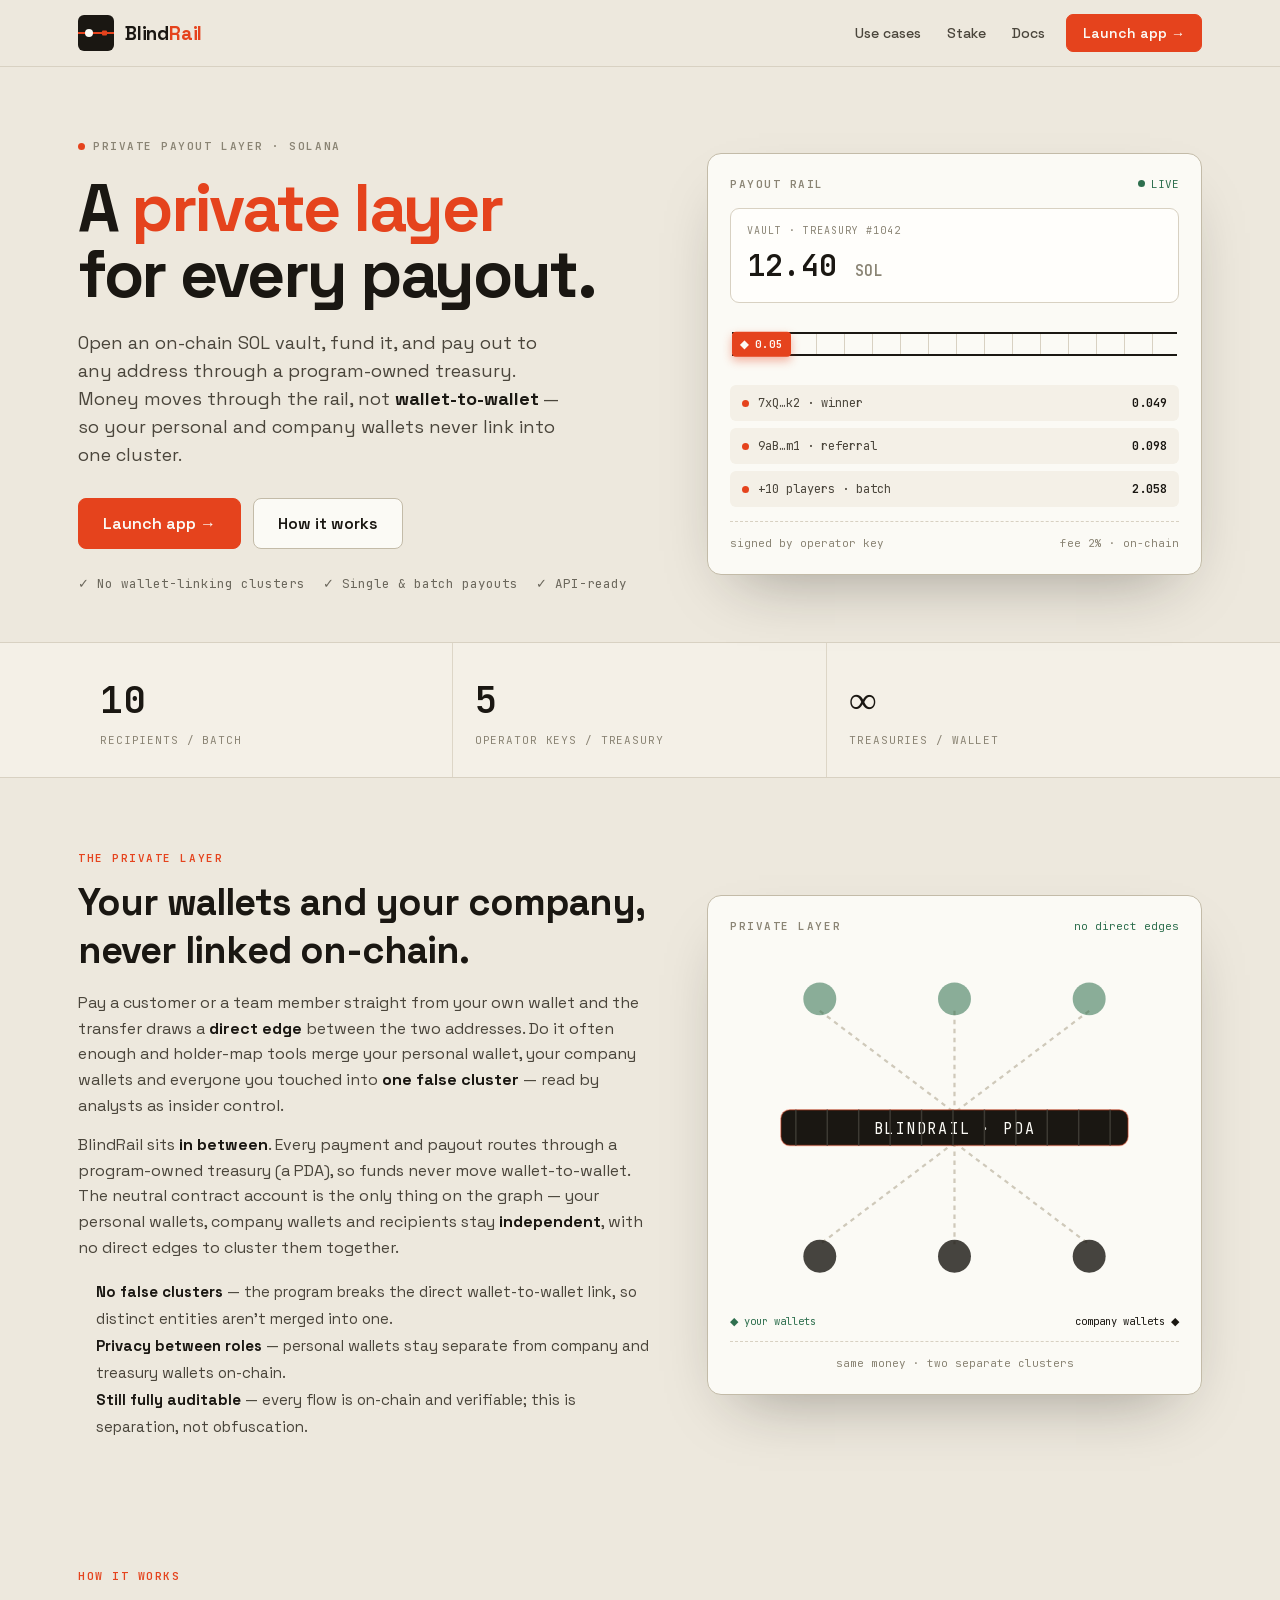
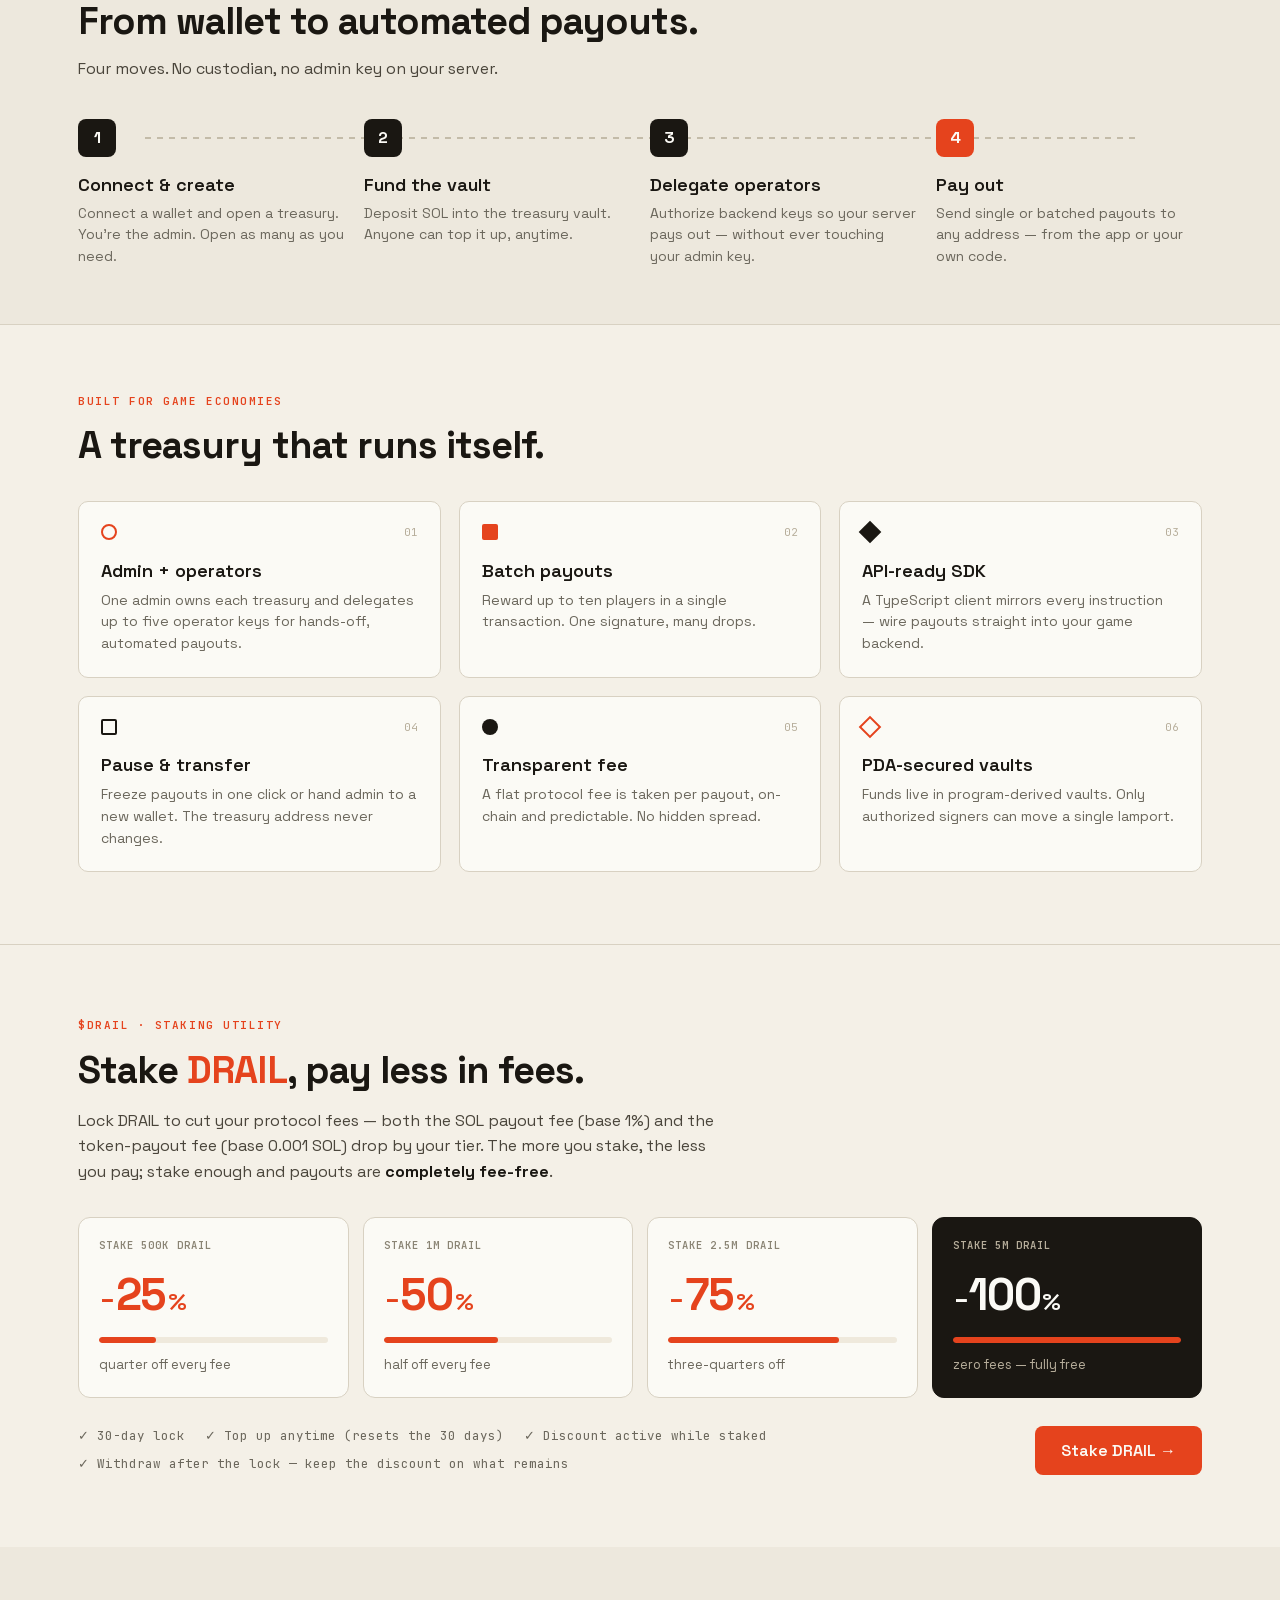
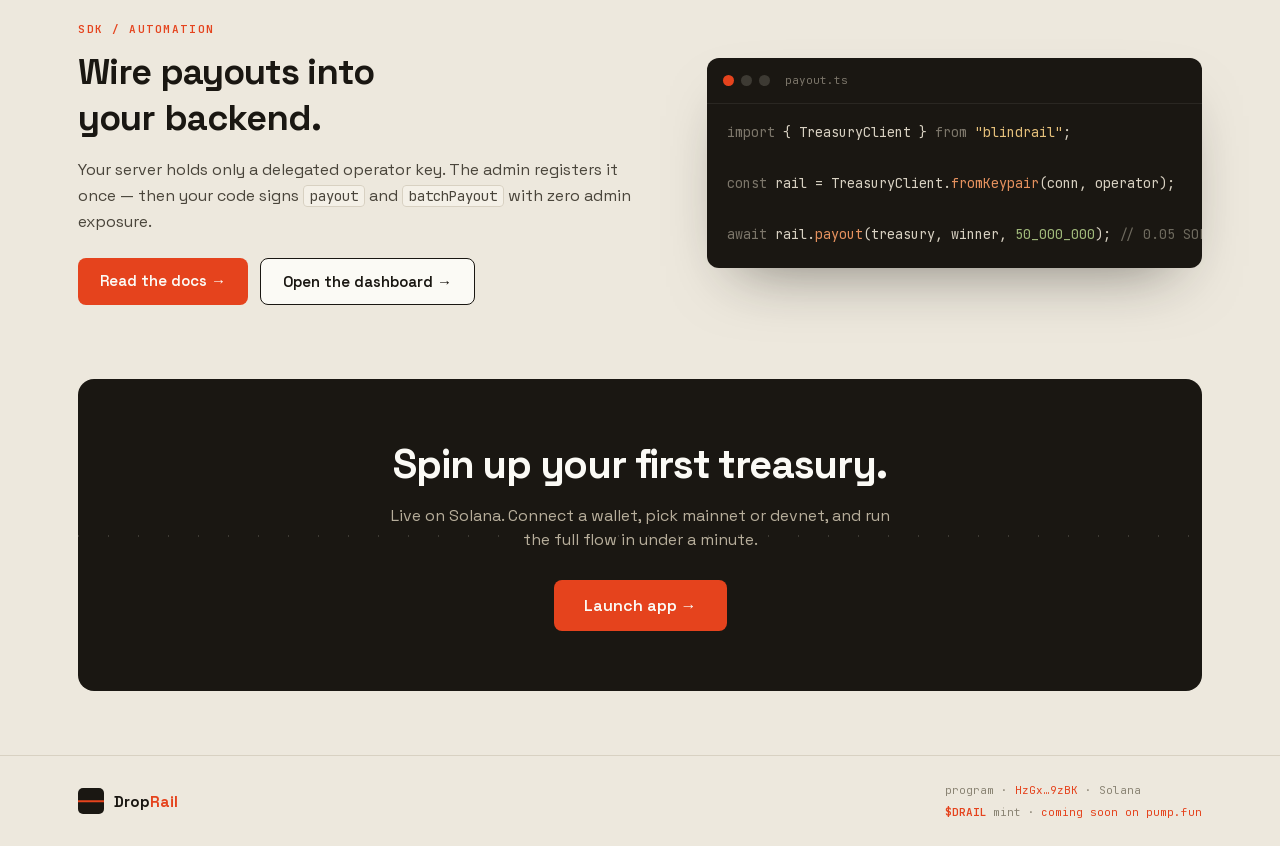
==== commit 6fe94ce9: "Revert "Switch network to Robinhood Chain, platform to Pons Family, and SOL to ETH" This reverts com" ====
--- a/dashboard.html
+++ b/dashboard.html
@@ -1 +1 @@
-<!DOCTYPE html><html lang="en" class="__variable_49a339 __variable_f9e569"><head><meta charSet="utf-8"/><meta name="viewport" content="width=device-width, initial-scale=1"/><link rel="preload" href="/_next/static/media/36966cca54120369-s.p.woff2" as="font" crossorigin="" type="font/woff2"/><link rel="preload" href="/_next/static/media/558ca1a6aa3cb55e-s.p.woff2" as="font" crossorigin="" type="font/woff2"/><link rel="stylesheet" href="/_next/static/css/9603239ec9cff458.css" data-precedence="next"/><link rel="preload" as="script" fetchPriority="low" href="/_next/static/chunks/webpack-2c2a95b5d367c415.js"/><script src="/_next/static/chunks/fd9d1056-9970ff6139dfdef8.js" async=""></script><script src="/_next/static/chunks/23-c47a2f7b0a596927.js" async=""></script><script src="/_next/static/chunks/main-app-816b7915091fe045.js" async=""></script><script src="/_next/static/chunks/231-1e42d08be2a8a8d6.js" async=""></script><script src="/_next/static/chunks/app/page-a452a9f243748828.js" async=""></script><script src="/_next/static/chunks/3a91511d-874b452e94913b13.js" async=""></script><script src="/_next/static/chunks/558-7032055d3ad6cde8.js" async=""></script><script src="/_next/static/chunks/881-1c5c4400940292ae.js" async=""></script><script src="/_next/static/chunks/818-c2df365b301e4c33.js" async=""></script><script src="/_next/static/chunks/app/layout-2eea72ee2280c048.js" async=""></script><title>BlindRail — A private layer for every payout</title><meta name="description" content="Open an on-chain SOL vault and pay out through a program-owned treasury, so money moves through the rail instead of wallet-to-wallet. Your personal and company wallets never link into one on-chain cluster. Built on Robinhood Chain."/><link rel="icon" href="/icon.svg?e81841603d78a1f6" type="image/svg+xml" sizes="any"/><link rel="apple-touch-icon" href="/apple-icon.png?58f234ccf514cdd7" type="image/png" sizes="180x180"/><meta name="next-size-adjust"/><script src="/_next/static/chunks/polyfills-78c92fac7aa8fdd8.js" noModule=""></script></head><body class="min-h-screen antialiased"><header style="position:sticky;top:0;z-index:60;background:rgba(237,232,221,.82);backdrop-filter:blur(12px);border-bottom:1px solid #D8D1C2"><div style="max-width:1180px;margin:0 auto;padding:0 28px;height:66px;display:flex;align-items:center;justify-content:space-between;gap:20px"><button style="display:flex;align-items:center;gap:11px;background:none;border:none;cursor:pointer;padding:0"><div style="width:36px;height:36px;border-radius:6px;background:#1A1712;position:relative;overflow:hidden;flex:none"><div style="position:absolute;left:0;right:0;top:50%;height:2px;background:#E5431D;transform:translateY(-50%)"></div><div style="position:absolute;left:7px;top:50%;width:8px;height:8px;border-radius:50%;background:#FBFAF5;transform:translateY(-50%)"></div><div style="position:absolute;right:7px;top:50%;width:5px;height:5px;border-radius:1px;background:#E5431D;transform:translateY(-50%)"></div></div><span style="font:700 19px var(--font-grotesk);letter-spacing:-.01em;color:#1A1712">Blind<span style="color:#E5431D">Rail</span></span></button><nav style="display:flex;flex-wrap:nowrap;align-items:center;gap:4px"><a href="#private" class="nav-link nav-collapse" style="font:500 14px var(--font-grotesk);padding:8px 11px;border-radius:6px;white-space:nowrap">Private layer</a><a href="#how" class="nav-link nav-collapse" style="font:500 14px var(--font-grotesk);padding:8px 11px;border-radius:6px;white-space:nowrap">How it works</a><a href="#features" class="nav-link nav-collapse" style="font:500 14px var(--font-grotesk);padding:8px 11px;border-radius:6px;white-space:nowrap">Features</a><a href="/use-cases.html" class="nav-link nav-collapse" style="font:500 14px var(--font-grotesk);padding:8px 11px;border-radius:6px;white-space:nowrap">Use cases</a><a href="/stake.html" class="nav-link nav-collapse" style="font:500 14px var(--font-grotesk);padding:8px 11px;border-radius:6px;white-space:nowrap">Stake</a><a href="/docs.html" class="nav-link nav-collapse" style="font:500 14px var(--font-grotesk);padding:8px 11px;border-radius:6px;white-space:nowrap">Docs</a><button class="btn-rust" style="margin-left:6px;border-radius:7px;padding:9px 16px;font:600 14px var(--font-grotesk);white-space:nowrap">Launch app →</button></nav></div></header><main><section class="hero-grid" style="max-width:1180px;margin:0 auto;padding:66px 28px 48px"><div><div style="display:inline-flex;align-items:center;gap:8px;font-family:var(--font-mono);font-size:11px;letter-spacing:.14em;color:#8A8474;font-weight:600"><span style="width:7px;height:7px;border-radius:50%;background:#E5431D"></span>PRIVATE PAYOUT LAYER · SOLANA</div><h1 style="font:700 clamp(40px, 8.5vw, 66px)/1.0 var(--font-grotesk);letter-spacing:-.035em;margin:18px 0 0;color:#1A1712">A <span style="color:#E5431D">private layer</span><br/>for every payout.</h1><p style="max-width:480px;margin:22px 0 0;font-size:18px;line-height:1.55;color:#4A453B">Open an on-chain SOL vault, fund it, and pay out to any address through a program-owned treasury. Money moves through the rail, not <strong style="color:#1A1712">wallet-to-wallet</strong> — so your personal and company wallets never link into one cluster.</p><div style="display:flex;flex-wrap:wrap;gap:12px;margin-top:30px"><a class="btn-rust" style="border-radius:8px;padding:14px 24px;font:600 16px var(--font-grotesk);text-decoration:none" href="/dashboard.html">Launch app →</a><a href="#how" class="btn-paper" style="display:inline-flex;align-items:center;border-radius:8px;padding:14px 24px;font:600 16px var(--font-grotesk);text-decoration:none">How it works</a></div><div style="display:flex;flex-wrap:wrap;gap:18px;margin-top:26px;font-family:var(--font-mono);font-size:12.5px;color:#6B675C"><span>✓ No wallet-linking clusters</span><span>✓ Single &amp; batch payouts</span><span>✓ API-ready</span></div></div><div style="background:#FBFAF5;border:1px solid #C3BBA8;border-radius:14px;padding:22px;box-shadow:0 28px 64px -30px rgba(26,23,18,.4)"><div style="display:flex;align-items:center;justify-content:space-between"><span style="font-family:var(--font-mono);font-size:11px;letter-spacing:.14em;color:#8A8474;font-weight:600">PAYOUT RAIL</span><span style="display:inline-flex;align-items:center;gap:6px;font-family:var(--font-mono);font-size:11px;color:#2E6F4E"><span style="width:7px;height:7px;border-radius:50%;background:#2E6F4E;animation:pulseDot 1.6s ease-in-out infinite"></span>LIVE</span></div><div style="margin-top:16px;border:1px solid #D8D1C2;border-radius:9px;background:#FFFEFB;padding:14px 16px"><div style="font-family:var(--font-mono);font-size:10px;letter-spacing:.1em;color:#8A8474">VAULT · TREASURY #1042</div><div style="margin-top:5px;font-family:var(--font-mono);font-variant-numeric:tabular-nums;font-weight:600;font-size:30px;color:#1A1712">12.40 <span style="font-size:15px;color:#8A8474">SOL</span></div></div><div style="position:relative;height:50px;margin:16px 2px"><div style="position:absolute;left:0;right:0;top:13px;height:24px;background-image:repeating-linear-gradient(90deg,#D8D1C2 0 1px,transparent 1px 28px);border-top:2px solid #1A1712;border-bottom:2px solid #1A1712"></div><div style="position:absolute;top:50%;transform:translateY(-50%);animation:railTravel 3.4s linear infinite"><div style="display:flex;align-items:center;gap:6px;background:#E5431D;color:#FBFAF5;border-radius:4px;padding:4px 8px;font-family:var(--font-mono);font-size:11px;font-weight:600;box-shadow:0 4px 10px rgba(229,67,29,.4)">◆ 0.05</div></div></div><div style="display:flex;flex-direction:column;gap:7px"><div style="display:flex;align-items:center;justify-content:space-between;background:#F4F0E7;border-radius:6px;padding:9px 12px"><span style="display:flex;align-items:center;gap:9px;font-family:var(--font-mono);font-size:12px;color:#4A453B"><span style="width:7px;height:7px;border-radius:50%;background:#E5431D;animation:pulseDot 3.4s ease-in-out .2s infinite"></span>7xQ…k2 · winner</span><span style="font-family:var(--font-mono);font-size:12px;font-weight:600;color:#1A1712">0.049</span></div><div style="display:flex;align-items:center;justify-content:space-between;background:#F4F0E7;border-radius:6px;padding:9px 12px"><span style="display:flex;align-items:center;gap:9px;font-family:var(--font-mono);font-size:12px;color:#4A453B"><span style="width:7px;height:7px;border-radius:50%;background:#E5431D;animation:pulseDot 3.4s ease-in-out 1.1s infinite"></span>9aB…m1 · referral</span><span style="font-family:var(--font-mono);font-size:12px;font-weight:600;color:#1A1712">0.098</span></div><div style="display:flex;align-items:center;justify-content:space-between;background:#F4F0E7;border-radius:6px;padding:9px 12px"><span style="display:flex;align-items:center;gap:9px;font-family:var(--font-mono);font-size:12px;color:#4A453B"><span style="width:7px;height:7px;border-radius:50%;background:#E5431D;animation:pulseDot 3.4s ease-in-out 2.0s infinite"></span>+10 players · batch</span><span style="font-family:var(--font-mono);font-size:12px;font-weight:600;color:#1A1712">2.058</span></div></div><div style="display:flex;align-items:center;justify-content:space-between;margin-top:14px;padding-top:13px;border-top:1px dashed #D8D1C2;font-family:var(--font-mono);font-size:11px;color:#8A8474"><span>signed by operator key</span><span>fee 2% · on-chain</span></div></div></section><section style="border-top:1px solid #D8D1C2;border-bottom:1px solid #D8D1C2;background:#F4F0E7"><div style="max-width:1180px;margin:0 auto;padding:0 28px;display:grid;grid-template-columns:repeat(3,1fr)"><div style="padding:28px 22px;border-right:1px solid #DDD6C7"><div style="font-family:var(--font-mono);font-variant-numeric:tabular-nums;font-weight:600;font-size:38px;color:#1A1712">10</div><div style="margin-top:4px;font-family:var(--font-mono);font-size:11px;letter-spacing:.08em;color:#8A8474">RECIPIENTS / BATCH</div></div><div style="padding:28px 22px;border-right:1px solid #DDD6C7"><div style="font-family:var(--font-mono);font-variant-numeric:tabular-nums;font-weight:600;font-size:38px;color:#1A1712">5</div><div style="margin-top:4px;font-family:var(--font-mono);font-size:11px;letter-spacing:.08em;color:#8A8474">OPERATOR KEYS / TREASURY</div></div><div style="padding:28px 22px;border-right:none"><div style="font-family:var(--font-mono);font-variant-numeric:tabular-nums;font-weight:600;font-size:38px;color:#1A1712">∞</div><div style="margin-top:4px;font-family:var(--font-mono);font-size:11px;letter-spacing:.08em;color:#8A8474">TREASURIES / WALLET</div></div></div></section><section id="private" style="max-width:1180px;margin:0 auto;padding:72px 28px 56px;scroll-margin-top:70px"><div class="hero-grid" style="align-items:center"><div><div style="font-family:var(--font-mono);font-size:11px;letter-spacing:.14em;color:#E5431D;font-weight:600">THE PRIVATE LAYER</div><h2 style="font:700 38px var(--font-grotesk);letter-spacing:-.025em;margin:12px 0 0;color:#1A1712">Your wallets and your company,<br/>never linked on-chain.</h2><p style="margin:16px 0 0;font-size:16px;line-height:1.6;color:#4A453B">Pay a customer or a team member straight from your own wallet and the transfer draws a <strong style="color:#1A1712">direct edge</strong> between the two addresses. Do it often enough and holder-map tools merge your personal wallet, your company wallets and everyone you touched into <strong style="color:#1A1712">one false cluster</strong> — read by analysts as insider control.</p><p style="margin:14px 0 0;font-size:16px;line-height:1.6;color:#4A453B">BlindRail sits <strong style="color:#1A1712">in between</strong>. Every payment and payout routes through a program-owned treasury (a PDA), so funds never move wallet-to-wallet. The neutral contract account is the only thing on the graph — your personal wallets, company wallets and recipients stay <strong style="color:#1A1712">independent</strong>, with no direct edges to cluster them together.</p><ul style="margin:18px 0 0;padding-left:18px;line-height:1.8;font-size:15px;color:#4A453B"><li><strong style="color:#1A1712">No false clusters</strong> — the program breaks the direct wallet-to-wallet link, so distinct entities aren&#x27;t merged into one.</li><li><strong style="color:#1A1712">Privacy between roles</strong> — personal wallets stay separate from company and treasury wallets on-chain.</li><li><strong style="color:#1A1712">Still fully auditable</strong> — every flow is on-chain and verifiable; this is separation, not obfuscation.</li></ul></div><div style="background:#FBFAF5;border:1px solid #C3BBA8;border-radius:14px;padding:22px;box-shadow:0 28px 64px -30px rgba(26,23,18,.4)"><div style="display:flex;align-items:center;justify-content:space-between"><span style="font-family:var(--font-mono);font-size:11px;letter-spacing:.14em;color:#8A8474;font-weight:600">PRIVATE LAYER</span><span style="font-family:var(--font-mono);font-size:11px;color:#2E6F4E">no direct edges</span></div><svg viewBox="0 0 300 240" style="width:100%;display:block;margin-top:14px" aria-hidden="true"><g><line x1="60" y1="42" x2="150" y2="110" stroke="#CFC9BA" stroke-width="1.5" stroke-dasharray="3 3"></line><circle cx="60" cy="34" r="11" fill="#2E6F4E" opacity="0.55"></circle></g><g><line x1="150" y1="42" x2="150" y2="110" stroke="#CFC9BA" stroke-width="1.5" stroke-dasharray="3 3"></line><circle cx="150" cy="34" r="11" fill="#2E6F4E" opacity="0.55"></circle></g><g><line x1="240" y1="42" x2="150" y2="110" stroke="#CFC9BA" stroke-width="1.5" stroke-dasharray="3 3"></line><circle cx="240" cy="34" r="11" fill="#2E6F4E" opacity="0.55"></circle></g><g><line x1="150" y1="130" x2="60" y2="198" stroke="#CFC9BA" stroke-width="1.5" stroke-dasharray="3 3"></line><circle cx="60" cy="206" r="11" fill="#1A1712" opacity="0.8"></circle></g><g><line x1="150" y1="130" x2="150" y2="198" stroke="#CFC9BA" stroke-width="1.5" stroke-dasharray="3 3"></line><circle cx="150" cy="206" r="11" fill="#1A1712" opacity="0.8"></circle></g><g><line x1="150" y1="130" x2="240" y2="198" stroke="#CFC9BA" stroke-width="1.5" stroke-dasharray="3 3"></line><circle cx="240" cy="206" r="11" fill="#1A1712" opacity="0.8"></circle></g><rect x="34" y="108" width="232" height="24" rx="6" fill="#1A1712"></rect><rect x="34" y="108" width="232" height="24" rx="6" fill="none" stroke="#E5431D" stroke-width="1" opacity="0.4"></rect><text x="150" y="124" text-anchor="middle" fill="#FBFAF5" font-family="var(--font-mono)" font-size="10" letter-spacing="0.12em">BLINDRAIL · PDA</text><line x1="44" y1="108" x2="44" y2="132" stroke="#3D3A33" stroke-width="1"></line><line x1="65" y1="108" x2="65" y2="132" stroke="#3D3A33" stroke-width="1"></line><line x1="86" y1="108" x2="86" y2="132" stroke="#3D3A33" stroke-width="1"></line><line x1="107" y1="108" x2="107" y2="132" stroke="#3D3A33" stroke-width="1"></line><line x1="128" y1="108" x2="128" y2="132" stroke="#3D3A33" stroke-width="1"></line><line x1="149" y1="108" x2="149" y2="132" stroke="#3D3A33" stroke-width="1"></line><line x1="170" y1="108" x2="170" y2="132" stroke="#3D3A33" stroke-width="1"></line><line x1="191" y1="108" x2="191" y2="132" stroke="#3D3A33" stroke-width="1"></line><line x1="212" y1="108" x2="212" y2="132" stroke="#3D3A33" stroke-width="1"></line><line x1="233" y1="108" x2="233" y2="132" stroke="#3D3A33" stroke-width="1"></line><line x1="254" y1="108" x2="254" y2="132" stroke="#3D3A33" stroke-width="1"></line></svg><div style="display:flex;align-items:center;justify-content:space-between;margin-top:6px;font-family:var(--font-mono);font-size:10.5px;color:#8A8474"><span style="color:#2E6F4E">◆ your wallets</span><span style="color:#1A1712">company wallets ◆</span></div><div style="margin-top:12px;padding-top:13px;border-top:1px dashed #D8D1C2;font-family:var(--font-mono);font-size:11px;color:#8A8474;text-align:center">same money · two separate clusters</div></div></div></section><section id="how" style="max-width:1180px;margin:0 auto;padding:72px 28px 56px"><div style="font-family:var(--font-mono);font-size:11px;letter-spacing:.14em;color:#E5431D;font-weight:600">HOW IT WORKS</div><h2 style="font:700 38px var(--font-grotesk);letter-spacing:-.025em;margin:12px 0 0;color:#1A1712">From wallet to automated payouts.</h2><p style="max-width:540px;margin:12px 0 0;font-size:16px;color:#4A453B">Four moves. No custodian, no admin key on your server.</p><div class="steps-grid" style="position:relative;margin-top:38px"><div style="position:absolute;left:6%;right:6%;top:18px;height:2px;background-image:repeating-linear-gradient(90deg,#C3BBA8 0 6px,transparent 6px 12px)"></div><div style="position:relative"><div style="width:38px;height:38px;border-radius:8px;background:#1A1712;color:#FBFAF5;display:grid;place-items:center;font:700 16px var(--font-grotesk)">1</div><h3 style="margin:16px 0 0;font:600 18px var(--font-grotesk);color:#1A1712">Connect &amp; create</h3><p style="margin:7px 0 0;font-size:14px;line-height:1.55;color:#6B675C">Connect a wallet and open a treasury. You&#x27;re the admin. Open as many as you need.</p></div><div style="position:relative"><div style="width:38px;height:38px;border-radius:8px;background:#1A1712;color:#FBFAF5;display:grid;place-items:center;font:700 16px var(--font-grotesk)">2</div><h3 style="margin:16px 0 0;font:600 18px var(--font-grotesk);color:#1A1712">Fund the vault</h3><p style="margin:7px 0 0;font-size:14px;line-height:1.55;color:#6B675C">Deposit SOL into the treasury vault. Anyone can top it up, anytime.</p></div><div style="position:relative"><div style="width:38px;height:38px;border-radius:8px;background:#1A1712;color:#FBFAF5;display:grid;place-items:center;font:700 16px var(--font-grotesk)">3</div><h3 style="margin:16px 0 0;font:600 18px var(--font-grotesk);color:#1A1712">Delegate operators</h3><p style="margin:7px 0 0;font-size:14px;line-height:1.55;color:#6B675C">Authorize backend keys so your server pays out — without ever touching your admin key.</p></div><div style="position:relative"><div style="width:38px;height:38px;border-radius:8px;background:#E5431D;color:#FBFAF5;display:grid;place-items:center;font:700 16px var(--font-grotesk)">4</div><h3 style="margin:16px 0 0;font:600 18px var(--font-grotesk);color:#1A1712">Pay out</h3><p style="margin:7px 0 0;font-size:14px;line-height:1.55;color:#6B675C">Send single or batched payouts to any address — from the app or your own code.</p></div></div></section><section id="features" style="border-top:1px solid #D8D1C2;background:#F4F0E7"><div style="max-width:1180px;margin:0 auto;padding:68px 28px 72px"><div style="font-family:var(--font-mono);font-size:11px;letter-spacing:.14em;color:#E5431D;font-weight:600">BUILT FOR GAME ECONOMIES</div><h2 style="font:700 38px var(--font-grotesk);letter-spacing:-.025em;margin:12px 0 32px;color:#1A1712">A treasury that runs itself.</h2><div class="feat-grid"><div style="background:#FBFAF5;border:1px solid #D8D1C2;border-radius:10px;padding:22px"><div style="display:flex;align-items:center;justify-content:space-between"><span style="width:16px;height:16px;border-radius:50%;border:2px solid #E5431D"></span><span style="font-family:var(--font-mono);font-size:11px;color:#B7AE9B">01</span></div><h3 style="margin:18px 0 0;font:600 18px var(--font-grotesk)">Admin + operators</h3><p style="margin:8px 0 0;font-size:14px;line-height:1.55;color:#6B675C">One admin owns each treasury and delegates up to five operator keys for hands-off, automated payouts.</p></div><div style="background:#FBFAF5;border:1px solid #D8D1C2;border-radius:10px;padding:22px"><div style="display:flex;align-items:center;justify-content:space-between"><span style="width:16px;height:16px;background:#E5431D;border-radius:2px"></span><span style="font-family:var(--font-mono);font-size:11px;color:#B7AE9B">02</span></div><h3 style="margin:18px 0 0;font:600 18px var(--font-grotesk)">Batch payouts</h3><p style="margin:8px 0 0;font-size:14px;line-height:1.55;color:#6B675C">Reward up to ten players in a single transaction. One signature, many drops.</p></div><div style="background:#FBFAF5;border:1px solid #D8D1C2;border-radius:10px;padding:22px"><div style="display:flex;align-items:center;justify-content:space-between"><span style="width:16px;height:16px;background:#1A1712;transform:rotate(45deg)"></span><span style="font-family:var(--font-mono);font-size:11px;color:#B7AE9B">03</span></div><h3 style="margin:18px 0 0;font:600 18px var(--font-grotesk)">API-ready SDK</h3><p style="margin:8px 0 0;font-size:14px;line-height:1.55;color:#6B675C">A TypeScript client mirrors every instruction — wire payouts straight into your game backend.</p></div><div style="background:#FBFAF5;border:1px solid #D8D1C2;border-radius:10px;padding:22px"><div style="display:flex;align-items:center;justify-content:space-between"><span style="width:16px;height:16px;border:2px solid #1A1712;border-radius:2px"></span><span style="font-family:var(--font-mono);font-size:11px;color:#B7AE9B">04</span></div><h3 style="margin:18px 0 0;font:600 18px var(--font-grotesk)">Pause &amp; transfer</h3><p style="margin:8px 0 0;font-size:14px;line-height:1.55;color:#6B675C">Freeze payouts in one click or hand admin to a new wallet. The treasury address never changes.</p></div><div style="background:#FBFAF5;border:1px solid #D8D1C2;border-radius:10px;padding:22px"><div style="display:flex;align-items:center;justify-content:space-between"><span style="width:16px;height:16px;border-radius:50%;background:#1A1712"></span><span style="font-family:var(--font-mono);font-size:11px;color:#B7AE9B">05</span></div><h3 style="margin:18px 0 0;font:600 18px var(--font-grotesk)">Transparent fee</h3><p style="margin:8px 0 0;font-size:14px;line-height:1.55;color:#6B675C">A flat protocol fee is taken per payout, on-chain and predictable. No hidden spread.</p></div><div style="background:#FBFAF5;border:1px solid #D8D1C2;border-radius:10px;padding:22px"><div style="display:flex;align-items:center;justify-content:space-between"><span style="width:16px;height:16px;border:2px solid #E5431D;transform:rotate(45deg)"></span><span style="font-family:var(--font-mono);font-size:11px;color:#B7AE9B">06</span></div><h3 style="margin:18px 0 0;font:600 18px var(--font-grotesk)">PDA-secured vaults</h3><p style="margin:8px 0 0;font-size:14px;line-height:1.55;color:#6B675C">Funds live in program-derived vaults. Only authorized signers can move a single lamport.</p></div></div></div></section><section id="stake" style="border-top:1px solid #D8D1C2;background:#F4F0E7"><div style="max-width:1180px;margin:0 auto;padding:72px 28px;scroll-margin-top:70px"><div style="font-family:var(--font-mono);font-size:11px;letter-spacing:.14em;color:#E5431D;font-weight:600">$DRAIL · STAKING UTILITY</div><h2 style="font:700 38px var(--font-grotesk);letter-spacing:-.025em;margin:12px 0 0;color:#1A1712">Stake <span style="color:#E5431D">DRAIL</span>, pay less in fees.</h2><p style="max-width:640px;margin:14px 0 0;font-size:16px;line-height:1.6;color:#4A453B">Lock DRAIL to cut your protocol fees — both the SOL payout fee (base 1%) and the token-payout fee (base 0.001 SOL) drop by your tier. The more you stake, the less you pay; stake enough and payouts are <strong style="color:#1A1712">completely fee-free</strong>.</p><div class="tier-grid" style="margin-top:32px"><div style="position:relative;overflow:hidden;background:#FBFAF5;border:1px solid #D8D1C2;border-radius:12px;padding:20px 20px 22px"><div style="font-family:var(--font-mono);font-size:10.5px;letter-spacing:.1em;color:#8A8474;font-weight:600">STAKE <!-- -->500K<!-- --> DRAIL</div><div style="margin:14px 0 0;display:flex;align-items:baseline;gap:2px;font:700 44px var(--font-grotesk);letter-spacing:-.03em;color:#E5431D"><span style="font-size:26px">−</span>25<span style="font-size:24px">%</span></div><div style="margin-top:14px;height:6px;border-radius:3px;background:#EFE9DC;overflow:hidden"><div style="width:25%;height:100%;border-radius:3px;background:#E5431D"></div></div><div style="margin-top:12px;font-size:13px;color:#6B675C">quarter off every fee</div></div><div style="position:relative;overflow:hidden;background:#FBFAF5;border:1px solid #D8D1C2;border-radius:12px;padding:20px 20px 22px"><div style="font-family:var(--font-mono);font-size:10.5px;letter-spacing:.1em;color:#8A8474;font-weight:600">STAKE <!-- -->1M<!-- --> DRAIL</div><div style="margin:14px 0 0;display:flex;align-items:baseline;gap:2px;font:700 44px var(--font-grotesk);letter-spacing:-.03em;color:#E5431D"><span style="font-size:26px">−</span>50<span style="font-size:24px">%</span></div><div style="margin-top:14px;height:6px;border-radius:3px;background:#EFE9DC;overflow:hidden"><div style="width:50%;height:100%;border-radius:3px;background:#E5431D"></div></div><div style="margin-top:12px;font-size:13px;color:#6B675C">half off every fee</div></div><div style="position:relative;overflow:hidden;background:#FBFAF5;border:1px solid #D8D1C2;border-radius:12px;padding:20px 20px 22px"><div style="font-family:var(--font-mono);font-size:10.5px;letter-spacing:.1em;color:#8A8474;font-weight:600">STAKE <!-- -->2.5M<!-- --> DRAIL</div><div style="margin:14px 0 0;display:flex;align-items:baseline;gap:2px;font:700 44px var(--font-grotesk);letter-spacing:-.03em;color:#E5431D"><span style="font-size:26px">−</span>75<span style="font-size:24px">%</span></div><div style="margin-top:14px;height:6px;border-radius:3px;background:#EFE9DC;overflow:hidden"><div style="width:75%;height:100%;border-radius:3px;background:#E5431D"></div></div><div style="margin-top:12px;font-size:13px;color:#6B675C">three-quarters off</div></div><div style="position:relative;overflow:hidden;background:#1A1712;border:1px solid #1A1712;border-radius:12px;padding:20px 20px 22px"><div style="font-family:var(--font-mono);font-size:10.5px;letter-spacing:.1em;color:#B7AE9B;font-weight:600">STAKE <!-- -->5M<!-- --> DRAIL</div><div style="margin:14px 0 0;display:flex;align-items:baseline;gap:2px;font:700 44px var(--font-grotesk);letter-spacing:-.03em;color:#FBFAF5"><span style="font-size:26px">−</span>100<span style="font-size:24px">%</span></div><div style="margin-top:14px;height:6px;border-radius:3px;background:#2A2722;overflow:hidden"><div style="width:100%;height:100%;border-radius:3px;background:#E5431D"></div></div><div style="margin-top:12px;font-size:13px;color:#B7AE9B">zero fees — fully free</div></div></div><div style="display:flex;flex-wrap:wrap;align-items:center;justify-content:space-between;gap:18px;margin-top:28px"><div style="display:flex;flex-wrap:wrap;gap:10px 20px;font-family:var(--font-mono);font-size:12.5px;color:#6B675C;max-width:720px"><span>✓ 30-day lock</span><span>✓ Top up anytime (resets the 30 days)</span><span>✓ Discount active while staked</span><span>✓ Withdraw after the lock — keep the discount on what remains</span></div><a class="btn-rust" style="border-radius:8px;padding:14px 26px;font:600 16px var(--font-grotesk);text-decoration:none;white-space:nowrap;border:none" href="/stake.html">Stake DRAIL →</a></div></div></section><section id="sdk" class="hero-grid" style="max-width:1180px;margin:0 auto;padding:74px 28px"><div><div style="font-family:var(--font-mono);font-size:11px;letter-spacing:.14em;color:#E5431D;font-weight:600">SDK / AUTOMATION</div><h2 style="font:700 36px var(--font-grotesk);letter-spacing:-.025em;margin:12px 0 0;color:#1A1712">Wire payouts into<br/>your backend.</h2><p style="margin:16px 0 0;font-size:16px;line-height:1.6;color:#4A453B">Your server holds only a delegated operator key. The admin registers it once — then your code signs <code style="font-family:var(--font-mono);font-size:14px;background:#F4F0E7;border:1px solid #D8D1C2;border-radius:4px;padding:1px 6px">payout</code> and <code style="font-family:var(--font-mono);font-size:14px;background:#F4F0E7;border:1px solid #D8D1C2;border-radius:4px;padding:1px 6px">batchPayout</code> with zero admin exposure.</p><div style="display:flex;flex-wrap:wrap;gap:12px;margin-top:24px"><a class="btn-rust" style="display:inline-block;border-radius:8px;padding:13px 22px;font:600 15px var(--font-grotesk);text-decoration:none;border:none" href="/docs.html">Read the docs →</a><a class="btn-inkghost" style="display:inline-block;border-radius:8px;padding:13px 22px;font:600 15px var(--font-grotesk);text-decoration:none" href="/dashboard.html">Open the dashboard →</a></div></div><div style="min-width:0;background:#1A1712;border-radius:12px;overflow:hidden;box-shadow:0 28px 64px -30px rgba(26,23,18,.55)"><div style="display:flex;align-items:center;gap:7px;padding:14px 16px;border-bottom:1px solid #2A2722"><span style="width:11px;height:11px;border-radius:50%;background:#E5431D"></span><span style="width:11px;height:11px;border-radius:50%;background:#3D3A33"></span><span style="width:11px;height:11px;border-radius:50%;background:#3D3A33"></span><span style="margin-left:8px;font-family:var(--font-mono);font-size:11px;color:#7C766A">payout.ts</span></div><div style="overflow-x:auto;padding:16px 20px 20px"><div style="width:max-content;font-family:var(--font-mono);font-size:13.5px;line-height:1.9;color:#D8D1C2"><div style="white-space:pre"><span style="color:#7C766A">import</span> <!-- -->{ TreasuryClient } <span style="color:#7C766A">from</span> <span style="color:#E5C07B">&quot;blindrail&quot;</span>;</div><div style="white-space:pre;height:1.9em"> </div><div style="white-space:pre"><span style="color:#7C766A">const</span> rail = TreasuryClient.<span style="color:#E5915E">fromKeypair</span>(conn, operator);</div><div style="white-space:pre;height:1.9em"> </div><div style="white-space:pre"><span style="color:#7C766A">await</span> rail.<span style="color:#E5915E">payout</span>(treasury, winner, <span style="color:#9FB87A">50_000_000</span>); <span style="color:#6E6A5E">// 0.05 SOL</span></div></div></div></div></section><section style="max-width:1180px;margin:0 auto 64px;padding:0 28px"><div style="background:#1A1712;border-radius:16px;padding:60px 40px;text-align:center;position:relative;overflow:hidden"><div style="position:absolute;left:0;right:0;top:50%;height:2px;background-image:repeating-linear-gradient(90deg,#3D3A33 0 1px,transparent 1px 30px)"></div><div style="position:relative"><h2 style="font:700 clamp(28px, 6vw, 40px) var(--font-grotesk);letter-spacing:-.03em;margin:0;color:#FBFAF5">Spin up your first treasury.</h2><p style="margin:14px auto 0;max-width:520px;font-size:16px;color:#B7AE9B">Live on Robinhood Chain. Connect a wallet, pick mainnet or devnet, and run the full flow in under a minute.</p><a class="btn-rust" style="display:inline-block;margin-top:28px;border-radius:8px;padding:15px 30px;font:600 16px var(--font-grotesk);text-decoration:none;border:none" href="/dashboard.html">Launch app →</a></div></div></section><footer style="border-top:1px solid #D8D1C2"><div style="max-width:1180px;margin:0 auto;padding:26px 28px;display:flex;flex-wrap:wrap;align-items:center;justify-content:space-between;gap:14px"><div style="display:flex;align-items:center;gap:10px"><div style="width:26px;height:26px;border-radius:5px;background:#1A1712;position:relative;overflow:hidden;flex:none"><div style="position:absolute;left:0;right:0;top:50%;height:1.5px;background:#E5431D;transform:translateY(-50%)"></div></div><span style="font:700 15px var(--font-grotesk)">Blind<span style="color:#E5431D">Rail</span></span></div><div style="display:flex;flex-direction:column;gap:5px;align-items:flex-start;max-width:100%"><div style="font-family:var(--font-mono);font-size:11px;color:#8A8474">program ·<!-- --> <a href="https://solscan.io/account/HzGxztZEtQkkNyXDKejtUu4M9RtXa1TPoiGhiLnP9zBK" target="_blank" rel="noreferrer" class="lnk-rust">HzGx…9zBK</a> <!-- -->· Robinhood Chain</div><div style="font-family:var(--font-mono);font-size:11px;color:#8A8474;display:flex;align-items:center;gap:6px;flex-wrap:wrap"><span style="color:#E5431D;font-weight:600">$DRAIL</span> mint ·<!-- --> <a href="https://solscan.io/token/coming soon on ponsfamily.com" target="_blank" rel="noreferrer" class="lnk-rust" style="word-break:break-all">coming soon on ponsfamily.com</a></div></div></div></footer></main><script src="/_next/static/chunks/webpack-2c2a95b5d367c415.js" async=""></script><script>(self.__next_f=self.__next_f||[]).push([0]);self.__next_f.push([2,null])</script><script>self.__next_f.push([1,"1:HL[\"/_next/static/media/36966cca54120369-s.p.woff2\",\"font\",{\"crossOrigin\":\"\",\"type\":\"font/woff2\"}]\n2:HL[\"/_next/static/media/558ca1a6aa3cb55e-s.p.woff2\",\"font\",{\"crossOrigin\":\"\",\"type\":\"font/woff2\"}]\n3:HL[\"/_next/static/css/9603239ec9cff458.css\",\"style\"]\n"])</script><script>self.__next_f.push([1,"4:I[5751,[],\"\"]\n6:I[231,[\"231\",\"static/chunks/231-1e42d08be2a8a8d6.js\",\"931\",\"static/chunks/app/page-a452a9f243748828.js\"],\"\"]\n7:I[5496,[\"814\",\"static/chunks/3a91511d-874b452e94913b13.js\",\"558\",\"static/chunks/558-7032055d3ad6cde8.js\",\"881\",\"static/chunks/881-1c5c4400940292ae.js\",\"818\",\"static/chunks/818-c2df365b301e4c33.js\",\"185\",\"static/chunks/app/layout-2eea72ee2280c048.js\"],\"Providers\"]\n8:I[552,[\"814\",\"static/chunks/3a91511d-874b452e94913b13.js\",\"558\",\"static/chunks/558-7032055d3ad6cde8.js\",\"881\",\"static/chunks/881-1c5c4400940292ae.js\",\"818\",\"static/chunks/818-c2df365b301e4c33.js\",\"185\",\"static/chunks/app/layout-2eea72ee2280c048.js\"],\"Navbar\"]\n9:I[6639,[\"814\",\"static/chunks/3a91511d-874b452e94913b13.js\",\"558\",\"static/chunks/558-7032055d3ad6cde8.js\",\"881\",\"static/chunks/881-1c5c4400940292ae.js\",\"818\",\"static/chunks/818-c2df365b301e4c33.js\",\"185\",\"static/chunks/app/layout-2eea72ee2280c048.js\"],\"ErrorBoundary\"]\na:I[9275,[],\"\"]\nb:I[1343,[],\"\"]\nd:I[6130,[],\"\"]\ne:[]\n"])</script><script>self.__next_f.push([1,"0:[[[\"$\",\"link\",\"0\",{\"rel\":\"stylesheet\",\"href\":\"/_next/static/css/9603239ec9cff458.css\",\"precedence\":\"next\",\"crossOrigin\":\"$undefined\"}]],[\"$\",\"$L4\",null,{\"buildId\":\"PyaNWWIBzHgPkcPquBRI7\",\"assetPrefix\":\"\",\"initialCanonicalUrl\":\"/\",\"initialTree\":[\"\",{\"children\":[\"__PAGE__\",{}]},\"$undefined\",\"$undefined\",true],\"initialSeedData\":[\"\",{\"children\":[\"__PAGE__\",{},[[\"$L5\",[[\"$\",\"section\",null,{\"className\":\"hero-grid\",\"style\":{\"maxWidth\":1180,\"margin\":\"0 auto\",\"padding\":\"66px 28px 48px\"},\"children\":[[\"$\",\"div\",null,{\"children\":[[\"$\",\"div\",null,{\"style\":{\"display\":\"inline-flex\",\"alignItems\":\"center\",\"gap\":8,\"fontFamily\":\"var(--font-mono)\",\"fontSize\":11,\"letterSpacing\":\".14em\",\"color\":\"#8A8474\",\"fontWeight\":600},\"children\":[[\"$\",\"span\",null,{\"style\":{\"width\":7,\"height\":7,\"borderRadius\":\"50%\",\"background\":\"#E5431D\"}}],\"PRIVATE PAYOUT LAYER · SOLANA\"]}],[\"$\",\"h1\",null,{\"style\":{\"font\":\"700 clamp(40px, 8.5vw, 66px)/1.0 var(--font-grotesk)\",\"letterSpacing\":\"-.035em\",\"margin\":\"18px 0 0\",\"color\":\"#1A1712\"},\"children\":[\"A \",[\"$\",\"span\",null,{\"style\":{\"color\":\"#E5431D\"},\"children\":\"private layer\"}],[\"$\",\"br\",null,{}],\"for every payout.\"]}],[\"$\",\"p\",null,{\"style\":{\"maxWidth\":480,\"margin\":\"22px 0 0\",\"fontSize\":18,\"lineHeight\":1.55,\"color\":\"#4A453B\"},\"children\":[\"Open an on-chain SOL vault, fund it, and pay out to any address through a program-owned treasury. Money moves through the rail, not \",[\"$\",\"strong\",null,{\"style\":{\"color\":\"#1A1712\"},\"children\":\"wallet-to-wallet\"}],\" — so your personal and company wallets never link into one cluster.\"]}],[\"$\",\"div\",null,{\"style\":{\"display\":\"flex\",\"flexWrap\":\"wrap\",\"gap\":12,\"marginTop\":30},\"children\":[[\"$\",\"$L6\",null,{\"href\":\"/dashboard\",\"className\":\"btn-rust\",\"style\":{\"borderRadius\":8,\"padding\":\"14px 24px\",\"font\":\"600 16px var(--font-grotesk)\",\"textDecoration\":\"none\"},\"children\":\"Launch app →\"}],[\"$\",\"a\",null,{\"href\":\"#how\",\"className\":\"btn-paper\",\"style\":{\"display\":\"inline-flex\",\"alignItems\":\"center\",\"borderRadius\":8,\"padding\":\"14px 24px\",\"font\":\"600 16px var(--font-grotesk)\",\"textDecoration\":\"none\"},\"children\":\"How it works\"}]]}],[\"$\",\"div\",null,{\"style\":{\"display\":\"flex\",\"flexWrap\":\"wrap\",\"gap\":18,\"marginTop\":26,\"fontFamily\":\"var(--font-mono)\",\"fontSize\":12.5,\"color\":\"#6B675C\"},\"children\":[[\"$\",\"span\",null,{\"children\":\"✓ No wallet-linking clusters\"}],[\"$\",\"span\",null,{\"children\":\"✓ Single \u0026 batch payouts\"}],[\"$\",\"span\",null,{\"children\":\"✓ API-ready\"}]]}]]}],[\"$\",\"div\",null,{\"style\":{\"background\":\"#FBFAF5\",\"border\":\"1px solid #C3BBA8\",\"borderRadius\":14,\"padding\":22,\"boxShadow\":\"0 28px 64px -30px rgba(26,23,18,.4)\"},\"children\":[[\"$\",\"div\",null,{\"style\":{\"display\":\"flex\",\"alignItems\":\"center\",\"justifyContent\":\"space-between\"},\"children\":[[\"$\",\"span\",null,{\"style\":{\"fontFamily\":\"var(--font-mono)\",\"fontSize\":11,\"letterSpacing\":\".14em\",\"color\":\"#8A8474\",\"fontWeight\":600},\"children\":\"PAYOUT RAIL\"}],[\"$\",\"span\",null,{\"style\":{\"display\":\"inline-flex\",\"alignItems\":\"center\",\"gap\":6,\"fontFamily\":\"var(--font-mono)\",\"fontSize\":11,\"color\":\"#2E6F4E\"},\"children\":[[\"$\",\"span\",null,{\"style\":{\"width\":7,\"height\":7,\"borderRadius\":\"50%\",\"background\":\"#2E6F4E\",\"animation\":\"pulseDot 1.6s ease-in-out infinite\"}}],\"LIVE\"]}]]}],[\"$\",\"div\",null,{\"style\":{\"marginTop\":16,\"border\":\"1px solid #D8D1C2\",\"borderRadius\":9,\"background\":\"#FFFEFB\",\"padding\":\"14px 16px\"},\"children\":[[\"$\",\"div\",null,{\"style\":{\"fontFamily\":\"var(--font-mono)\",\"fontSize\":10,\"letterSpacing\":\".1em\",\"color\":\"#8A8474\"},\"children\":\"VAULT · TREASURY #1042\"}],[\"$\",\"div\",null,{\"style\":{\"marginTop\":5,\"fontFamily\":\"var(--font-mono)\",\"fontVariantNumeric\":\"tabular-nums\",\"fontWeight\":600,\"fontSize\":30,\"color\":\"#1A1712\"},\"children\":[\"12.40 \",[\"$\",\"span\",null,{\"style\":{\"fontSize\":15,\"color\":\"#8A8474\"},\"children\":\"SOL\"}]]}]]}],[\"$\",\"div\",null,{\"style\":{\"position\":\"relative\",\"height\":50,\"margin\":\"16px 2px\"},\"children\":[[\"$\",\"div\",null,{\"style\":{\"position\":\"absolute\",\"left\":0,\"right\":0,\"top\":13,\"height\":24,\"backgroundImage\":\"repeating-linear-gradient(90deg,#D8D1C2 0 1px,transparent 1px 28px)\",\"borderTop\":\"2px solid #1A1712\",\"borderBottom\":\"2px solid #1A1712\"}}],[\"$\",\"div\",null,{\"style\":{\"position\":\"absolute\",\"top\":\"50%\",\"transform\":\"translateY(-50%)\",\"animation\":\"railTravel 3.4s linear infinite\"},\"children\":[\"$\",\"div\",null,{\"style\":{\"display\":\"flex\",\"alignItems\":\"center\",\"gap\":6,\"background\":\"#E5431D\",\"color\":\"#FBFAF5\",\"borderRadius\":4,\"padding\":\"4px 8px\",\"fontFamily\":\"var(--font-mono)\",\"fontSize\":11,\"fontWeight\":600,\"boxShadow\":\"0 4px 10px rgba(229,67,29,.4)\"},\"children\":\"◆ 0.05\"}]}]]}],[\"$\",\"div\",null,{\"style\":{\"display\":\"flex\",\"flexDirection\":\"column\",\"gap\":7},\"children\":[[\"$\",\"div\",\"0\",{\"style\":{\"display\":\"flex\",\"alignItems\":\"center\",\"justifyContent\":\"space-between\",\"background\":\"#F4F0E7\",\"borderRadius\":6,\"padding\":\"9px 12px\"},\"children\":[[\"$\",\"span\",null,{\"style\":{\"display\":\"flex\",\"alignItems\":\"center\",\"gap\":9,\"fontFamily\":\"var(--font-mono)\",\"fontSize\":12,\"color\":\"#4A453B\"},\"children\":[[\"$\",\"span\",null,{\"style\":{\"width\":7,\"height\":7,\"borderRadius\":\"50%\",\"background\":\"#E5431D\",\"animation\":\"pulseDot 3.4s ease-in-out .2s infinite\"}}],\"7xQ…k2 · winner\"]}],[\"$\",\"span\",null,{\"style\":{\"fontFamily\":\"var(--font-mono)\",\"fontSize\":12,\"fontWeight\":600,\"color\":\"#1A1712\"},\"children\":\"0.049\"}]]}],[\"$\",\"div\",\"1\",{\"style\":{\"display\":\"flex\",\"alignItems\":\"center\",\"justifyContent\":\"space-between\",\"background\":\"#F4F0E7\",\"borderRadius\":6,\"padding\":\"9px 12px\"},\"children\":[[\"$\",\"span\",null,{\"style\":{\"display\":\"flex\",\"alignItems\":\"center\",\"gap\":9,\"fontFamily\":\"var(--font-mono)\",\"fontSize\":12,\"color\":\"#4A453B\"},\"children\":[[\"$\",\"span\",null,{\"style\":{\"width\":7,\"height\":7,\"borderRadius\":\"50%\",\"background\":\"#E5431D\",\"animation\":\"pulseDot 3.4s ease-in-out 1.1s infinite\"}}],\"9aB…m1 · referral\"]}],[\"$\",\"span\",null,{\"style\":{\"fontFamily\":\"var(--font-mono)\",\"fontSize\":12,\"fontWeight\":600,\"color\":\"#1A1712\"},\"children\":\"0.098\"}]]}],[\"$\",\"div\",\"2\",{\"style\":{\"display\":\"flex\",\"alignItems\":\"center\",\"justifyContent\":\"space-between\",\"background\":\"#F4F0E7\",\"borderRadius\":6,\"padding\":\"9px 12px\"},\"children\":[[\"$\",\"span\",null,{\"style\":{\"display\":\"flex\",\"alignItems\":\"center\",\"gap\":9,\"fontFamily\":\"var(--font-mono)\",\"fontSize\":12,\"color\":\"#4A453B\"},\"children\":[[\"$\",\"span\",null,{\"style\":{\"width\":7,\"height\":7,\"borderRadius\":\"50%\",\"background\":\"#E5431D\",\"animation\":\"pulseDot 3.4s ease-in-out 2.0s infinite\"}}],\"+10 players · batch\"]}],[\"$\",\"span\",null,{\"style\":{\"fontFamily\":\"var(--font-mono)\",\"fontSize\":12,\"fontWeight\":600,\"color\":\"#1A1712\"},\"children\":\"2.058\"}]]}]]}],[\"$\",\"div\",null,{\"style\":{\"display\":\"flex\",\"alignItems\":\"center\",\"justifyContent\":\"space-between\",\"marginTop\":14,\"paddingTop\":13,\"borderTop\":\"1px dashed #D8D1C2\",\"fontFamily\":\"var(--font-mono)\",\"fontSize\":11,\"color\":\"#8A8474\"},\"children\":[[\"$\",\"span\",null,{\"children\":\"signed by operator key\"}],[\"$\",\"span\",null,{\"children\":\"fee 2% · on-chain\"}]]}]]}]]}],[\"$\",\"section\",null,{\"style\":{\"borderTop\":\"1px solid #D8D1C2\",\"borderBottom\":\"1px solid #D8D1C2\",\"background\":\"#F4F0E7\"},\"children\":[\"$\",\"div\",null,{\"style\":{\"maxWidth\":1180,\"margin\":\"0 auto\",\"padding\":\"0 28px\",\"display\":\"grid\",\"gridTemplateColumns\":\"repeat(3,1fr)\"},\"children\":[[\"$\",\"div\",\"0\",{\"style\":{\"padding\":\"28px 22px\",\"borderRight\":\"1px solid #DDD6C7\"},\"children\":[[\"$\",\"div\",null,{\"style\":{\"fontFamily\":\"var(--font-mono)\",\"fontVariantNumeric\":\"tabular-nums\",\"fontWeight\":600,\"fontSize\":38,\"color\":\"#1A1712\"},\"children\":\"10\"}],[\"$\",\"div\",null,{\"style\":{\"marginTop\":4,\"fontFamily\":\"var(--font-mono)\",\"fontSize\":11,\"letterSpacing\":\".08em\",\"color\":\"#8A8474\"},\"children\":\"RECIPIENTS / BATCH\"}]]}],[\"$\",\"div\",\"1\",{\"style\":{\"padding\":\"28px 22px\",\"borderRight\":\"1px solid #DDD6C7\"},\"children\":[[\"$\",\"div\",null,{\"style\":{\"fontFamily\":\"var(--font-mono)\",\"fontVariantNumeric\":\"tabular-nums\",\"fontWeight\":600,\"fontSize\":38,\"color\":\"#1A1712\"},\"children\":\"5\"}],[\"$\",\"div\",null,{\"style\":{\"marginTop\":4,\"fontFamily\":\"var(--font-mono)\",\"fontSize\":11,\"letterSpacing\":\".08em\",\"color\":\"#8A8474\"},\"children\":\"OPERATOR KEYS / TREASURY\"}]]}],[\"$\",\"div\",\"2\",{\"style\":{\"padding\":\"28px 22px\",\"borderRight\":\"none\"},\"children\":[[\"$\",\"div\",null,{\"style\":{\"fontFamily\":\"var(--font-mono)\",\"fontVariantNumeric\":\"tabular-nums\",\"fontWeight\":600,\"fontSize\":38,\"color\":\"#1A1712\"},\"children\":\"∞\"}],[\"$\",\"div\",null,{\"style\":{\"marginTop\":4,\"fontFamily\":\"var(--font-mono)\",\"fontSize\":11,\"letterSpacing\":\".08em\",\"color\":\"#8A8474\"},\"children\":\"TREASURIES / WALLET\"}]]}]]}]}],[\"$\",\"section\",null,{\"id\":\"private\",\"style\":{\"maxWidth\":1180,\"margin\":\"0 auto\",\"padding\":\"72px 28px 56px\",\"scrollMarginTop\":70},\"children\":[\"$\",\"div\",null,{\"className\":\"hero-grid\",\"style\":{\"alignItems\":\"center\"},\"children\":[[\"$\",\"div\",null,{\"children\":[[\"$\",\"div\",null,{\"style\":{\"fontFamily\":\"var(--font-mono)\",\"fontSize\":11,\"letterSpacing\":\".14em\",\"color\":\"#E5431D\",\"fontWeight\":600},\"children\":\"THE PRIVATE LAYER\"}],[\"$\",\"h2\",null,{\"style\":{\"font\":\"700 38px var(--font-grotesk)\",\"letterSpacing\":\"-.025em\",\"margin\":\"12px 0 0\",\"color\":\"#1A1712\"},\"children\":[\"Your wallets and your company,\",[\"$\",\"br\",null,{}],\"never linked on-chain.\"]}],[\"$\",\"p\",null,{\"style\":{\"margin\":\"16px 0 0\",\"fontSize\":16,\"lineHeight\":1.6,\"color\":\"#4A453B\"},\"children\":[\"Pay a customer or a team member straight from your own wallet and the transfer draws a \",[\"$\",\"strong\",null,{\"style\":{\"color\":\"#1A1712\"},\"children\":\"direct edge\"}],\" between the two addresses. Do it often enough and holder-map tools merge your personal wallet, your company wallets and everyone you touched into \",[\"$\",\"strong\",null,{\"style\":{\"color\":\"#1A1712\"},\"children\":\"one false cluster\"}],\" — read by analysts as insider control.\"]}],[\"$\",\"p\",null,{\"style\":{\"margin\":\"14px 0 0\",\"fontSize\":16,\"lineHeight\":1.6,\"color\":\"#4A453B\"},\"children\":[\"BlindRail sits \",[\"$\",\"strong\",null,{\"style\":{\"color\":\"#1A1712\"},\"children\":\"in between\"}],\". Every payment and payout routes through a program-owned treasury (a PDA), so funds never move wallet-to-wallet. The neutral contract account is the only thing on the graph — your personal wallets, company wallets and recipients stay \",[\"$\",\"strong\",null,{\"style\":{\"color\":\"#1A1712\"},\"children\":\"independent\"}],\", with no direct edges to cluster them together.\"]}],[\"$\",\"ul\",null,{\"style\":{\"margin\":\"18px 0 0\",\"paddingLeft\":18,\"lineHeight\":1.8,\"fontSize\":15,\"color\":\"#4A453B\"},\"children\":[[\"$\",\"li\",null,{\"children\":[[\"$\",\"strong\",null,{\"style\":{\"color\":\"#1A1712\"},\"children\":\"No false clusters\"}],\" — the program breaks the direct wallet-to-wallet link, so distinct entities aren't merged into one.\"]}],[\"$\",\"li\",null,{\"children\":[[\"$\",\"strong\",null,{\"style\":{\"color\":\"#1A1712\"},\"children\":\"Privacy between roles\"}],\" — personal wallets stay separate from company and treasury wallets on-chain.\"]}],[\"$\",\"li\",null,{\"children\":[[\"$\",\"strong\",null,{\"style\":{\"color\":\"#1A1712\"},\"children\":\"Still fully auditable\"}],\" — every flow is on-chain and verifiable; this is separation, not obfuscation.\"]}]]}]]}],[\"$\",\"div\",null,{\"style\":{\"background\":\"#FBFAF5\",\"border\":\"1px solid #C3BBA8\",\"borderRadius\":14,\"padding\":22,\"boxShadow\":\"0 28px 64px -30px rgba(26,23,18,.4)\"},\"children\":[[\"$\",\"div\",null,{\"style\":{\"display\":\"flex\",\"alignItems\":\"center\",\"justifyContent\":\"space-between\"},\"children\":[[\"$\",\"span\",null,{\"style\":{\"fontFamily\":\"var(--font-mono)\",\"fontSize\":11,\"letterSpacing\":\".14em\",\"color\":\"#8A8474\",\"fontWeight\":600},\"children\":\"PRIVATE LAYER\"}],[\"$\",\"span\",null,{\"style\":{\"fontFamily\":\"var(--font-mono)\",\"fontSize\":11,\"color\":\"#2E6F4E\"},\"children\":\"no direct edges\"}]]}],[\"$\",\"svg\",null,{\"viewBox\":\"0 0 300 240\",\"style\":{\"width\":\"100%\",\"display\":\"block\",\"marginTop\":14},\"aria-hidden\":\"true\",\"children\":[[[\"$\",\"g\",\"p0\",{\"children\":[[\"$\",\"line\",null,{\"x1\":60,\"y1\":\"42\",\"x2\":\"150\",\"y2\":\"110\",\"stroke\":\"#CFC9BA\",\"strokeWidth\":\"1.5\",\"strokeDasharray\":\"3 3\"}],[\"$\",\"circle\",null,{\"cx\":60,\"cy\":\"34\",\"r\":\"11\",\"fill\":\"#2E6F4E\",\"opacity\":\"0.55\"}]]}],[\"$\",\"g\",\"p1\",{\"children\":[[\"$\",\"line\",null,{\"x1\":150,\"y1\":\"42\",\"x2\":\"150\",\"y2\":\"110\",\"stroke\":\"#CFC9BA\",\"strokeWidth\":\"1.5\",\"strokeDasharray\":\"3 3\"}],[\"$\",\"circle\",null,{\"cx\":150,\"cy\":\"34\",\"r\":\"11\",\"fill\":\"#2E6F4E\",\"opacity\":\"0.55\"}]]}],[\"$\",\"g\",\"p2\",{\"children\":[[\"$\",\"line\",null,{\"x1\":240,\"y1\":\"42\",\"x2\":\"150\",\"y2\":\"110\",\"stroke\":\"#CFC9BA\",\"strokeWidth\":\"1.5\",\"strokeDasharray\":\"3 3\"}],[\"$\",\"circle\",null,{\"cx\":240,\"cy\":\"34\",\"r\":\"11\",\"fill\":\"#2E6F4E\",\"opacity\":\"0.55\"}]]}]],[[\"$\",\"g\",\"c0\",{\"children\":[[\"$\",\"line\",null,{\"x1\":\"150\",\"y1\":\"130\",\"x2\":60,\"y2\":\"198\",\"stroke\":\"#CFC9BA\",\"strokeWidth\":\"1.5\",\"strokeDasharray\":\"3 3\"}],[\"$\",\"circle\",null,{\"cx\":60,\"cy\":\"206\",\"r\":\"11\",\"fill\":\"#1A1712\",\"opacity\":\"0.8\"}]]}],[\"$\",\"g\",\"c1\",{\"children\":[[\"$\",\"line\",null,{\"x1\":\"150\",\"y1\":\"130\",\"x2\":150,\"y2\":\"198\",\"stroke\":\"#CFC9BA\",\"strokeWidth\":\"1.5\",\"strokeDasharray\":\"3 3\"}],[\"$\",\"circle\",null,{\"cx\":150,\"cy\":\"206\",\"r\":\"11\",\"fill\":\"#1A1712\",\"opacity\":\"0.8\"}]]}],[\"$\",\"g\",\"c2\",{\"children\":[[\"$\",\"line\",null,{\"x1\":\"150\",\"y1\":\"130\",\"x2\":240,\"y2\":\"198\",\"stroke\":\"#CFC9BA\",\"strokeWidth\":\"1.5\",\"strokeDasharray\":\"3 3\"}],[\"$\",\"circle\",null,{\"cx\":240,\"cy\":\"206\",\"r\":\"11\",\"fill\":\"#1A1712\",\"opacity\":\"0.8\"}]]}]],[\"$\",\"rect\",null,{\"x\":\"34\",\"y\":\"108\",\"width\":\"232\",\"height\":\"24\",\"rx\":\"6\",\"fill\":\"#1A1712\"}],[\"$\",\"rect\",null,{\"x\":\"34\",\"y\":\"108\",\"width\":\"232\",\"height\":\"24\",\"rx\":\"6\",\"fill\":\"none\",\"stroke\":\"#E5431D\",\"strokeWidth\":\"1\",\"opacity\":\"0.4\"}],[\"$\",\"text\",null,{\"x\":\"150\",\"y\":\"124\",\"textAnchor\":\"middle\",\"fill\":\"#FBFAF5\",\"fontFamily\":\"var(--font-mono)\",\"fontSize\":\"10\",\"letterSpacing\":\"0.12em\",\"children\":\"BLINDRAIL · PDA\"}],[[\"$\",\"line\",\"t0\",{\"x1\":44,\"y1\":\"108\",\"x2\":44,\"y2\":\"132\",\"stroke\":\"#3D3A33\",\"strokeWidth\":\"1\"}],[\"$\",\"line\",\"t1\",{\"x1\":65,\"y1\":\"108\",\"x2\":65,\"y2\":\"132\",\"stroke\":\"#3D3A33\",\"strokeWidth\":\"1\"}],[\"$\",\"line\",\"t2\",{\"x1\":86,\"y1\":\"108\",\"x2\":86,\"y2\":\"132\",\"stroke\":\"#3D3A33\",\"strokeWidth\":\"1\"}],[\"$\",\"line\",\"t3\",{\"x1\":107,\"y1\":\"108\",\"x2\":107,\"y2\":\"132\",\"stroke\":\"#3D3A33\",\"strokeWidth\":\"1\"}],[\"$\",\"line\",\"t4\",{\"x1\":128,\"y1\":\"108\",\"x2\":128,\"y2\":\"132\",\"stroke\":\"#3D3A33\",\"strokeWidth\":\"1\"}],[\"$\",\"line\",\"t5\",{\"x1\":149,\"y1\":\"108\",\"x2\":149,\"y2\":\"132\",\"stroke\":\"#3D3A33\",\"strokeWidth\":\"1\"}],[\"$\",\"line\",\"t6\",{\"x1\":170,\"y1\":\"108\",\"x2\":170,\"y2\":\"132\",\"stroke\":\"#3D3A33\",\"strokeWidth\":\"1\"}],[\"$\",\"line\",\"t7\",{\"x1\":191,\"y1\":\"108\",\"x2\":191,\"y2\":\"132\",\"stroke\":\"#3D3A33\",\"strokeWidth\":\"1\"}],[\"$\",\"line\",\"t8\",{\"x1\":212,\"y1\":\"108\",\"x2\":212,\"y2\":\"132\",\"stroke\":\"#3D3A33\",\"strokeWidth\":\"1\"}],[\"$\",\"line\",\"t9\",{\"x1\":233,\"y1\":\"108\",\"x2\":233,\"y2\":\"132\",\"stroke\":\"#3D3A33\",\"strokeWidth\":\"1\"}],[\"$\",\"line\",\"t10\",{\"x1\":254,\"y1\":\"108\",\"x2\":254,\"y2\":\"132\",\"stroke\":\"#3D3A33\",\"strokeWidth\":\"1\"}]]]}],[\"$\",\"div\",null,{\"style\":{\"display\":\"flex\",\"alignItems\":\"center\",\"justifyContent\":\"space-between\",\"marginTop\":6,\"fontFamily\":\"var(--font-mono)\",\"fontSize\":10.5,\"color\":\"#8A8474\"},\"children\":[[\"$\",\"span\",null,{\"style\":{\"color\":\"#2E6F4E\"},\"children\":\"◆ your wallets\"}],[\"$\",\"span\",null,{\"style\":{\"color\":\"#1A1712\"},\"children\":\"company wallets ◆\"}]]}],[\"$\",\"div\",null,{\"style\":{\"marginTop\":12,\"paddingTop\":13,\"borderTop\":\"1px dashed #D8D1C2\",\"fontFamily\":\"var(--font-mono)\",\"fontSize\":11,\"color\":\"#8A8474\",\"textAlign\":\"center\"},\"children\":\"same money · two separate clusters\"}]]}]]}]}],[\"$\",\"section\",null,{\"id\":\"how\",\"style\":{\"maxWidth\":1180,\"margin\":\"0 auto\",\"padding\":\"72px 28px 56px\"},\"children\":[[\"$\",\"div\",null,{\"style\":{\"fontFamily\":\"var(--font-mono)\",\"fontSize\":11,\"letterSpacing\":\".14em\",\"color\":\"#E5431D\",\"fontWeight\":600},\"children\":\"HOW IT WORKS\"}],[\"$\",\"h2\",null,{\"style\":{\"font\":\"700 38px var(--font-grotesk)\",\"letterSpacing\":\"-.025em\",\"margin\":\"12px 0 0\",\"color\":\"#1A1712\"},\"children\":\"From wallet to automated payouts.\"}],[\"$\",\"p\",null,{\"style\":{\"maxWidth\":540,\"margin\":\"12px 0 0\",\"fontSize\":16,\"color\":\"#4A453B\"},\"children\":\"Four moves. No custodian, no admin key on your server.\"}],[\"$\",\"div\",null,{\"className\":\"steps-grid\",\"style\":{\"position\":\"relative\",\"marginTop\":38},\"children\":[[\"$\",\"div\",null,{\"style\":{\"position\":\"absolute\",\"left\":\"6%\",\"right\":\"6%\",\"top\":18,\"height\":2,\"backgroundImage\":\"repeating-linear-gradient(90deg,#C3BBA8 0 6px,transparent 6px 12px)\"}}],[\"$\",\"div\",null,{\"style\":{\"position\":\"relative\"},\"children\":[[\"$\",\"div\",null,{\"style\":{\"width\":38,\"height\":38,\"borderRadius\":8,\"background\":\"#1A1712\",\"color\":\"#FBFAF5\",\"display\":\"grid\",\"placeItems\":\"center\",\"font\":\"700 16px var(--font-grotesk)\"},\"children\":1}],[\"$\",\"h3\",null,{\"style\":{\"margin\":\"16px 0 0\",\"font\":\"600 18px var(--font-grotesk)\",\"color\":\"#1A1712\"},\"children\":\"Connect \u0026 create\"}],[\"$\",\"p\",null,{\"style\":{\"margin\":\"7px 0 0\",\"fontSize\":14,\"lineHeight\":1.55,\"color\":\"#6B675C\"},\"children\":\"Connect a wallet and open a treasury. You're the admin. Open as many as you need.\"}]]}],[\"$\",\"div\",null,{\"style\":{\"position\":\"relative\"},\"children\":[[\"$\",\"div\",null,{\"style\":{\"width\":38,\"height\":38,\"borderRadius\":8,\"background\":\"#1A1712\",\"color\":\"#FBFAF5\",\"display\":\"grid\",\"placeItems\":\"center\",\"font\":\"700 16px var(--font-grotesk)\"},\"children\":2}],[\"$\",\"h3\",null,{\"style\":{\"margin\":\"16px 0 0\",\"font\":\"600 18px var(--font-grotesk)\",\"color\":\"#1A1712\"},\"children\":\"Fund the vault\"}],[\"$\",\"p\",null,{\"style\":{\"margin\":\"7px 0 0\",\"fontSize\":14,\"lineHeight\":1.55,\"color\":\"#6B675C\"},\"children\":\"Deposit SOL into the treasury vault. Anyone can top it up, anytime.\"}]]}],[\"$\",\"div\",null,{\"style\":{\"position\":\"relative\"},\"children\":[[\"$\",\"div\",null,{\"style\":{\"width\":38,\"height\":38,\"borderRadius\":8,\"background\":\"#1A1712\",\"color\":\"#FBFAF5\",\"display\":\"grid\",\"placeItems\":\"center\",\"font\":\"700 16px var(--font-grotesk)\"},\"children\":3}],[\"$\",\"h3\",null,{\"style\":{\"margin\":\"16px 0 0\",\"font\":\"600 18px var(--font-grotesk)\",\"color\":\"#1A1712\"},\"children\":\"Delegate operators\"}],[\"$\",\"p\",null,{\"style\":{\"margin\":\"7px 0 0\",\"fontSize\":14,\"lineHeight\":1.55,\"color\":\"#6B675C\"},\"children\":\"Authorize backend keys so your server pays out — without ever touching your admin key.\"}]]}],[\"$\",\"div\",null,{\"style\":{\"position\":\"relative\"},\"children\":[[\"$\",\"div\",null,{\"style\":{\"width\":38,\"height\":38,\"borderRadius\":8,\"background\":\"#E5431D\",\"color\":\"#FBFAF5\",\"display\":\"grid\",\"placeItems\":\"center\",\"font\":\"700 16px var(--font-grotesk)\"},\"children\":4}],[\"$\",\"h3\",null,{\"style\":{\"margin\":\"16px 0 0\",\"font\":\"600 18px var(--font-grotesk)\",\"color\":\"#1A1712\"},\"children\":\"Pay out\"}],[\"$\",\"p\",null,{\"style\":{\"margin\":\"7px 0 0\",\"fontSize\":14,\"lineHeight\":1.55,\"color\":\"#6B675C\"},\"children\":\"Send single or batched payouts to any address — from the app or your own code.\"}]]}]]}]]}],[\"$\",\"section\",null,{\"id\":\"features\",\"style\":{\"borderTop\":\"1px solid #D8D1C2\",\"background\":\"#F4F0E7\"},\"children\":[\"$\",\"div\",null,{\"style\":{\"maxWidth\":1180,\"margin\":\"0 auto\",\"padding\":\"68px 28px 72px\"},\"children\":[[\"$\",\"div\",null,{\"style\":{\"fontFamily\":\"var(--font-mono)\",\"fontSize\":11,\"letterSpacing\":\".14em\",\"color\":\"#E5431D\",\"fontWeight\":600},\"children\":\"BUILT FOR GAME ECONOMIES\"}],[\"$\",\"h2\",null,{\"style\":{\"font\":\"700 38px var(--font-grotesk)\",\"letterSpacing\":\"-.025em\",\"margin\":\"12px 0 32px\",\"color\":\"#1A1712\"},\"children\":\"A treasury that runs itself.\"}],[\"$\",\"div\",null,{\"className\":\"feat-grid\",\"children\":[[\"$\",\"div\",null,{\"style\":{\"background\":\"#FBFAF5\",\"border\":\"1px solid #D8D1C2\",\"borderRadius\":10,\"padding\":22},\"children\":[[\"$\",\"div\",null,{\"style\":{\"display\":\"flex\",\"alignItems\":\"center\",\"justifyContent\":\"space-between\"},\"children\":[[\"$\",\"span\",null,{\"style\":{\"width\":16,\"height\":16,\"borderRadius\":\"50%\",\"border\":\"2px solid #E5431D\"}}],[\"$\",\"span\",null,{\"style\":{\"fontFamily\":\"var(--font-mono)\",\"fontSize\":11,\"color\":\"#B7AE9B\"},\"children\":\"01\"}]]}],[\"$\",\"h3\",null,{\"style\":{\"margin\":\"18px 0 0\",\"font\":\"600 18px var(--font-grotesk)\"},\"children\":\"Admin + operators\"}],[\"$\",\"p\",null,{\"style\":{\"margin\":\"8px 0 0\",\"fontSize\":14,\"lineHeight\":1.55,\"color\":\"#6B675C\"},\"children\":\"One admin owns each treasury and delegates up to five operator keys for hands-off, automated payouts.\"}]]}],[\"$\",\"div\",null,{\"style\":{\"background\":\"#FBFAF5\",\"border\":\"1px solid #D8D1C2\",\"borderRadius\":10,\"padding\":22},\"children\":[[\"$\",\"div\",null,{\"style\":{\"display\":\"flex\",\"alignItems\":\"center\",\"justifyContent\":\"space-between\"},\"children\":[[\"$\",\"span\",null,{\"style\":{\"width\":16,\"height\":16,\"background\":\"#E5431D\",\"borderRadius\":2}}],[\"$\",\"span\",null,{\"style\":{\"fontFamily\":\"var(--font-mono)\",\"fontSize\":11,\"color\":\"#B7AE9B\"},\"children\":\"02\"}]]}],[\"$\",\"h3\",null,{\"style\":{\"margin\":\"18px 0 0\",\"font\":\"600 18px var(--font-grotesk)\"},\"children\":\"Batch payouts\"}],[\"$\",\"p\",null,{\"style\":{\"margin\":\"8px 0 0\",\"fontSize\":14,\"lineHeight\":1.55,\"color\":\"#6B675C\"},\"children\":\"Reward up to ten players in a single transaction. One signature, many drops.\"}]]}],[\"$\",\"div\",null,{\"style\":{\"background\":\"#FBFAF5\",\"border\":\"1px solid #D8D1C2\",\"borderRadius\":10,\"padding\":22},\"children\":[[\"$\",\"div\",null,{\"style\":{\"display\":\"flex\",\"alignItems\":\"center\",\"justifyContent\":\"space-between\"},\"children\":[[\"$\",\"span\",null,{\"style\":{\"width\":16,\"height\":16,\"background\":\"#1A1712\",\"transform\":\"rotate(45deg)\"}}],[\"$\",\"span\",null,{\"style\":{\"fontFamily\":\"var(--font-mono)\",\"fontSize\":11,\"color\":\"#B7AE9B\"},\"children\":\"03\"}]]}],[\"$\",\"h3\",null,{\"style\":{\"margin\":\"18px 0 0\",\"font\":\"600 18px var(--font-grotesk)\"},\"children\":\"API-ready SDK\"}],[\"$\",\"p\",null,{\"style\":{\"margin\":\"8px 0 0\",\"fontSize\":14,\"lineHeight\":1.55,\"color\":\"#6B675C\"},\"children\":\"A TypeScript client mirrors every instruction — wire payouts straight into your game backend.\"}]]}],[\"$\",\"div\",null,{\"style\":{\"background\":\"#FBFAF5\",\"border\":\"1px solid #D8D1C2\",\"borderRadius\":10,\"padding\":22},\"children\":[[\"$\",\"div\",null,{\"style\":{\"display\":\"flex\",\"alignItems\":\"center\",\"justifyContent\":\"space-between\"},\"children\":[[\"$\",\"span\",null,{\"style\":{\"width\":16,\"height\":16,\"border\":\"2px solid #1A1712\",\"borderRadius\":2}}],[\"$\",\"span\",null,{\"style\":{\"fontFamily\":\"var(--font-mono)\",\"fontSize\":11,\"color\":\"#B7AE9B\"},\"children\":\"04\"}]]}],[\"$\",\"h3\",null,{\"style\":{\"margin\":\"18px 0 0\",\"font\":\"600 18px var(--font-grotesk)\"},\"children\":\"Pause \u0026 transfer\"}],[\"$\",\"p\",null,{\"style\":{\"margin\":\"8px 0 0\",\"fontSize\":14,\"lineHeight\":1.55,\"color\":\"#6B675C\"},\"children\":\"Freeze payouts in one click or hand admin to a new wallet. The treasury address never changes.\"}]]}],[\"$\",\"div\",null,{\"style\":{\"background\":\"#FBFAF5\",\"border\":\"1px solid #D8D1C2\",\"borderRadius\":10,\"padding\":22},\"children\":[[\"$\",\"div\",null,{\"style\":{\"display\":\"flex\",\"alignItems\":\"center\",\"justifyContent\":\"space-between\"},\"children\":[[\"$\",\"span\",null,{\"style\":{\"width\":16,\"height\":16,\"borderRadius\":\"50%\",\"background\":\"#1A1712\"}}],[\"$\",\"span\",null,{\"style\":{\"fontFamily\":\"var(--font-mono)\",\"fontSize\":11,\"color\":\"#B7AE9B\"},\"children\":\"05\"}]]}],[\"$\",\"h3\",null,{\"style\":{\"margin\":\"18px 0 0\",\"font\":\"600 18px var(--font-grotesk)\"},\"children\":\"Transparent fee\"}],[\"$\",\"p\",null,{\"style\":{\"margin\":\"8px 0 0\",\"fontSize\":14,\"lineHeight\":1.55,\"color\":\"#6B675C\"},\"children\":\"A flat protocol fee is taken per payout, on-chain and predictable. No hidden spread.\"}]]}],[\"$\",\"div\",null,{\"style\":{\"background\":\"#FBFAF5\",\"border\":\"1px solid #D8D1C2\",\"borderRadius\":10,\"padding\":22},\"children\":[[\"$\",\"div\",null,{\"style\":{\"display\":\"flex\",\"alignItems\":\"center\",\"justifyContent\":\"space-between\"},\"children\":[[\"$\",\"span\",null,{\"style\":{\"width\":16,\"height\":16,\"border\":\"2px solid #E5431D\",\"transform\":\"rotate(45deg)\"}}],[\"$\",\"span\",null,{\"style\":{\"fontFamily\":\"var(--font-mono)\",\"fontSize\":11,\"color\":\"#B7AE9B\"},\"children\":\"06\"}]]}],[\"$\",\"h3\",null,{\"style\":{\"margin\":\"18px 0 0\",\"font\":\"600 18px var(--font-grotesk)\"},\"children\":\"PDA-secured vaults\"}],[\"$\",\"p\",null,{\"style\":{\"margin\":\"8px 0 0\",\"fontSize\":14,\"lineHeight\":1.55,\"color\":\"#6B675C\"},\"children\":\"Funds live in program-derived vaults. Only authorized signers can move a single lamport.\"}]]}]]}]]}]}],[\"$\",\"section\",null,{\"id\":\"stake\",\"style\":{\"borderTop\":\"1px solid #D8D1C2\",\"background\":\"#F4F0E7\"},\"children\":[\"$\",\"div\",null,{\"style\":{\"maxWidth\":1180,\"margin\":\"0 auto\",\"padding\":\"72px 28px\",\"scrollMarginTop\":70},\"children\":[[\"$\",\"div\",null,{\"style\":{\"fontFamily\":\"var(--font-mono)\",\"fontSize\":11,\"letterSpacing\":\".14em\",\"color\":\"#E5431D\",\"fontWeight\":600},\"children\":\"$$DRAIL · STAKING UTILITY\"}],[\"$\",\"h2\",null,{\"style\":{\"font\":\"700 38px var(--font-grotesk)\",\"letterSpacing\":\"-.025em\",\"margin\":\"12px 0 0\",\"color\":\"#1A1712\"},\"children\":[\"Stake \",[\"$\",\"span\",null,{\"style\":{\"color\":\"#E5431D\"},\"children\":\"DRAIL\"}],\", pay less in fees.\"]}],[\"$\",\"p\",null,{\"style\":{\"maxWidth\":640,\"margin\":\"14px 0 0\",\"fontSize\":16,\"lineHeight\":1.6,\"color\":\"#4A453B\"},\"children\":[\"Lock DRAIL to cut your protocol fees — both the SOL payout fee (base 1%) and the token-payout fee (base 0.001 SOL) drop by your tier. The more you stake, the less you pay; stake enough and payouts are \",[\"$\",\"strong\",null,{\"style\":{\"color\":\"#1A1712\"},\"children\":\"completely fee-free\"}],\".\"]}],[\"$\",\"div\",null,{\"className\":\"tier-grid\",\"style\":{\"marginTop\":32},\"children\":[[\"$\",\"div\",\"0\",{\"style\":{\"position\":\"relative\",\"overflow\":\"hidden\",\"background\":\"#FBFAF5\",\"border\":\"1px solid #D8D1C2\",\"borderRadius\":12,\"padding\":\"20px 20px 22px\"},\"children\":[[\"$\",\"div\",null,{\"style\":{\"fontFamily\":\"var(--font-mono)\",\"fontSize\":10.5,\"letterSpacing\":\".1em\",\"color\":\"#8A8474\",\"fontWeight\":600},\"children\":[\"STAKE \",\"500K\",\" DRAIL\"]}],[\"$\",\"div\",null,{\"style\":{\"margin\":\"14px 0 0\",\"display\":\"flex\",\"alignItems\":\"baseline\",\"gap\":2,\"font\":\"700 44px var(--font-grotesk)\",\"letterSpacing\":\"-.03em\",\"color\":\"#E5431D\"},\"children\":[[\"$\",\"span\",null,{\"style\":{\"fontSize\":26},\"children\":\"−\"}],25,[\"$\",\"span\",null,{\"style\":{\"fontSize\":24},\"children\":\"%\"}]]}],[\"$\",\"div\",null,{\"style\":{\"marginTop\":14,\"height\":6,\"borderRadius\":3,\"background\":\"#EFE9DC\",\"overflow\":\"hidden\"},\"children\":[\"$\",\"div\",null,{\"style\":{\"width\":\"25%\",\"height\":\"100%\",\"borderRadius\":3,\"background\":\"#E5431D\"}}]}],[\"$\",\"div\",null,{\"style\":{\"marginTop\":12,\"fontSize\":13,\"color\":\"#6B675C\"},\"children\":\"quarter off every fee\"}]]}],[\"$\",\"div\",\"1\",{\"style\":{\"position\":\"relative\",\"overflow\":\"hidden\",\"background\":\"#FBFAF5\",\"border\":\"1px solid #D8D1C2\",\"borderRadius\":12,\"padding\":\"20px 20px 22px\"},\"children\":[[\"$\",\"div\",null,{\"style\":{\"fontFamily\":\"var(--font-mono)\",\"fontSize\":10.5,\"letterSpacing\":\".1em\",\"color\":\"#8A8474\",\"fontWeight\":600},\"children\":[\"STAKE \",\"1M\",\" DRAIL\"]}],[\"$\",\"div\",null,{\"style\":{\"margin\":\"14px 0 0\",\"display\":\"flex\",\"alignItems\":\"baseline\",\"gap\":2,\"font\":\"700 44px var(--font-grotesk)\",\"letterSpacing\":\"-.03em\",\"color\":\"#E5431D\"},\"children\":[[\"$\",\"span\",null,{\"style\":{\"fontSize\":26},\"children\":\"−\"}],50,[\"$\",\"span\",null,{\"style\":{\"fontSize\":24},\"children\":\"%\"}]]}],[\"$\",\"div\",null,{\"style\":{\"marginTop\":14,\"height\":6,\"borderRadius\":3,\"background\":\"#EFE9DC\",\"overflow\":\"hidden\"},\"children\":[\"$\",\"div\",null,{\"style\":{\"width\":\"50%\",\"height\":\"100%\",\"borderRadius\":3,\"background\":\"#E5431D\"}}]}],[\"$\",\"div\",null,{\"style\":{\"marginTop\":12,\"fontSize\":13,\"color\":\"#6B675C\"},\"children\":\"half off every fee\"}]]}],[\"$\",\"div\",\"2\",{\"style\":{\"position\":\"relative\",\"overflow\":\"hidden\",\"background\":\"#FBFAF5\",\"border\":\"1px solid #D8D1C2\",\"borderRadius\":12,\"padding\":\"20px 20px 22px\"},\"children\":[[\"$\",\"div\",null,{\"style\":{\"fontFamily\":\"var(--font-mono)\",\"fontSize\":10.5,\"letterSpacing\":\".1em\",\"color\":\"#8A8474\",\"fontWeight\":600},\"children\":[\"STAKE \",\"2.5M\",\" DRAIL\"]}],[\"$\",\"div\",null,{\"style\":{\"margin\":\"14px 0 0\",\"display\":\"flex\",\"alignItems\":\"baseline\",\"gap\":2,\"font\":\"700 44px var(--font-grotesk)\",\"letterSpacing\":\"-.03em\",\"color\":\"#E5431D\"},\"children\":[[\"$\",\"span\",null,{\"style\":{\"fontSize\":26},\"children\":\"−\"}],75,[\"$\",\"span\",null,{\"style\":{\"fontSize\":24},\"children\":\"%\"}]]}],[\"$\",\"div\",null,{\"style\":{\"marginTop\":14,\"height\":6,\"borderRadius\":3,\"background\":\"#EFE9DC\",\"overflow\":\"hidden\"},\"children\":[\"$\",\"div\",null,{\"style\":{\"width\":\"75%\",\"height\":\"100%\",\"borderRadius\":3,\"background\":\"#E5431D\"}}]}],[\"$\",\"div\",null,{\"style\":{\"marginTop\":12,\"fontSize\":13,\"color\":\"#6B675C\"},\"children\":\"three-quarters off\"}]]}],[\"$\",\"div\",\"3\",{\"style\":{\"position\":\"relative\",\"overflow\":\"hidden\",\"background\":\"#1A1712\",\"border\":\"1px solid #1A1712\",\"borderRadius\":12,\"padding\":\"20px 20px 22px\"},\"children\":[[\"$\",\"div\",null,{\"style\":{\"fontFamily\":\"var(--font-mono)\",\"fontSize\":10.5,\"letterSpacing\":\".1em\",\"color\":\"#B7AE9B\",\"fontWeight\":600},\"children\":[\"STAKE \",\"5M\",\" DRAIL\"]}],[\"$\",\"div\",null,{\"style\":{\"margin\":\"14px 0 0\",\"display\":\"flex\",\"alignItems\":\"baseline\",\"gap\":2,\"font\":\"700 44px var(--font-grotesk)\",\"letterSpacing\":\"-.03em\",\"color\":\"#FBFAF5\"},\"children\":[[\"$\",\"span\",null,{\"style\":{\"fontSize\":26},\"children\":\"−\"}],100,[\"$\",\"span\",null,{\"style\":{\"fontSize\":24},\"children\":\"%\"}]]}],[\"$\",\"div\",null,{\"style\":{\"marginTop\":14,\"height\":6,\"borderRadius\":3,\"background\":\"#2A2722\",\"overflow\":\"hidden\"},\"children\":[\"$\",\"div\",null,{\"style\":{\"width\":\"100%\",\"height\":\"100%\",\"borderRadius\":3,\"background\":\"#E5431D\"}}]}],[\"$\",\"div\",null,{\"style\":{\"marginTop\":12,\"fontSize\":13,\"color\":\"#B7AE9B\"},\"children\":\"zero fees — fully free\"}]]}]]}],[\"$\",\"div\",null,{\"style\":{\"display\":\"flex\",\"flexWrap\":\"wrap\",\"alignItems\":\"center\",\"justifyContent\":\"space-between\",\"gap\":18,\"marginTop\":28},\"children\":[[\"$\",\"div\",null,{\"style\":{\"display\":\"flex\",\"flexWrap\":\"wrap\",\"gap\":\"10px 20px\",\"fontFamily\":\"var(--font-mono)\",\"fontSize\":12.5,\"color\":\"#6B675C\",\"maxWidth\":720},\"children\":[[\"$\",\"span\",null,{\"children\":\"✓ 30-day lock\"}],[\"$\",\"span\",null,{\"children\":\"✓ Top up anytime (resets the 30 days)\"}],[\"$\",\"span\",null,{\"children\":\"✓ Discount active while staked\"}],[\"$\",\"span\",null,{\"children\":\"✓ Withdraw after the lock — keep the discount on what remains\"}]]}],[\"$\",\"$L6\",null,{\"href\":\"/stake\",\"className\":\"btn-rust\",\"style\":{\"borderRadius\":8,\"padding\":\"14px 26px\",\"font\":\"600 16px var(--font-grotesk)\",\"textDecoration\":\"none\",\"whiteSpace\":\"nowrap\",\"border\":\"none\"},\"children\":\"Stake DRAIL →\"}]]}]]}]}],[\"$\",\"section\",null,{\"id\":\"sdk\",\"className\":\"hero-grid\",\"style\":{\"maxWidth\":1180,\"margin\":\"0 auto\",\"padding\":\"74px 28px\"},\"children\":[[\"$\",\"div\",null,{\"children\":[[\"$\",\"div\",null,{\"style\":{\"fontFamily\":\"var(--font-mono)\",\"fontSize\":11,\"letterSpacing\":\".14em\",\"color\":\"#E5431D\",\"fontWeight\":600},\"children\":\"SDK / AUTOMATION\"}],[\"$\",\"h2\",null,{\"style\":{\"font\":\"700 36px var(--font-grotesk)\",\"letterSpacing\":\"-.025em\",\"margin\":\"12px 0 0\",\"color\":\"#1A1712\"},\"children\":[\"Wire payouts into\",[\"$\",\"br\",null,{}],\"your backend.\"]}],[\"$\",\"p\",null,{\"style\":{\"margin\":\"16px 0 0\",\"fontSize\":16,\"lineHeight\":1.6,\"color\":\"#4A453B\"},\"children\":[\"Your server holds only a delegated operator key. The admin registers it once — then your code signs \",[\"$\",\"code\",null,{\"style\":{\"fontFamily\":\"var(--font-mono)\",\"fontSize\":14,\"background\":\"#F4F0E7\",\"border\":\"1px solid #D8D1C2\",\"borderRadius\":4,\"padding\":\"1px 6px\"},\"children\":\"payout\"}],\" and \",[\"$\",\"code\",null,{\"style\":{\"fontFamily\":\"var(--font-mono)\",\"fontSize\":14,\"background\":\"#F4F0E7\",\"border\":\"1px solid #D8D1C2\",\"borderRadius\":4,\"padding\":\"1px 6px\"},\"children\":\"batchPayout\"}],\" with zero admin exposure.\"]}],[\"$\",\"div\",null,{\"style\":{\"display\":\"flex\",\"flexWrap\":\"wrap\",\"gap\":12,\"marginTop\":24},\"children\":[[\"$\",\"$L6\",null,{\"href\":\"/docs\",\"className\":\"btn-rust\",\"style\":{\"display\":\"inline-block\",\"borderRadius\":8,\"padding\":\"13px 22px\",\"font\":\"600 15px var(--font-grotesk)\",\"textDecoration\":\"none\",\"border\":\"none\"},\"children\":\"Read the docs →\"}],[\"$\",\"$L6\",null,{\"href\":\"/dashboard\",\"className\":\"btn-inkghost\",\"style\":{\"display\":\"inline-block\",\"borderRadius\":8,\"padding\":\"13px 22px\",\"font\":\"600 15px var(--font-grotesk)\",\"textDecoration\":\"none\"},\"children\":\"Open the dashboard →\"}]]}]]}],[\"$\",\"div\",null,{\"style\":{\"minWidth\":0,\"background\":\"#1A1712\",\"borderRadius\":12,\"overflow\":\"hidden\",\"boxShadow\":\"0 28px 64px -30px rgba(26,23,18,.55)\"},\"children\":[[\"$\",\"div\",null,{\"style\":{\"display\":\"flex\",\"alignItems\":\"center\",\"gap\":7,\"padding\":\"14px 16px\",\"borderBottom\":\"1px solid #2A2722\"},\"children\":[[\"$\",\"span\",null,{\"style\":{\"width\":11,\"height\":11,\"borderRadius\":\"50%\",\"background\":\"#E5431D\"}}],[\"$\",\"span\",null,{\"style\":{\"width\":11,\"height\":11,\"borderRadius\":\"50%\",\"background\":\"#3D3A33\"}}],[\"$\",\"span\",null,{\"style\":{\"width\":11,\"height\":11,\"borderRadius\":\"50%\",\"background\":\"#3D3A33\"}}],[\"$\",\"span\",null,{\"style\":{\"marginLeft\":8,\"fontFamily\":\"var(--font-mono)\",\"fontSize\":11,\"color\":\"#7C766A\"},\"children\":\"payout.ts\"}]]}],[\"$\",\"div\",null,{\"style\":{\"overflowX\":\"auto\",\"padding\":\"16px 20px 20px\"},\"children\":[\"$\",\"div\",null,{\"style\":{\"width\":\"max-content\",\"fontFamily\":\"var(--font-mono)\",\"fontSize\":13.5,\"lineHeight\":1.9,\"color\":\"#D8D1C2\"},\"children\":[[\"$\",\"div\",null,{\"style\":{\"whiteSpace\":\"pre\"},\"children\":[[\"$\",\"span\",null,{\"style\":{\"color\":\"#7C766A\"},\"children\":\"import\"}],\" \",\"{ TreasuryClient } \",[\"$\",\"span\",null,{\"style\":{\"color\":\"#7C766A\"},\"children\":\"from\"}],\" \",[\"$\",\"span\",null,{\"style\":{\"color\":\"#E5C07B\"},\"children\":\"\\\"blindrail\\\"\"}],\";\"]}],[\"$\",\"div\",null,{\"style\":{\"whiteSpace\":\"pre\",\"height\":\"1.9em\"},\"children\":\" \"}],[\"$\",\"div\",null,{\"style\":{\"whiteSpace\":\"pre\"},\"children\":[[\"$\",\"span\",null,{\"style\":{\"color\":\"#7C766A\"},\"children\":\"const\"}],\" rail = TreasuryClient.\",[\"$\",\"span\",null,{\"style\":{\"color\":\"#E5915E\"},\"children\":\"fromKeypair\"}],\"(conn, operator);\"]}],[\"$\",\"div\",null,{\"style\":{\"whiteSpace\":\"pre\",\"height\":\"1.9em\"},\"children\":\" \"}],[\"$\",\"div\",null,{\"style\":{\"whiteSpace\":\"pre\"},\"children\":[[\"$\",\"span\",null,{\"style\":{\"color\":\"#7C766A\"},\"children\":\"await\"}],\" rail.\",[\"$\",\"span\",null,{\"style\":{\"color\":\"#E5915E\"},\"children\":\"payout\"}],\"(treasury, winner, \",[\"$\",\"span\",null,{\"style\":{\"color\":\"#9FB87A\"},\"children\":\"50_000_000\"}],\"); \",[\"$\",\"span\",null,{\"style\":{\"color\":\"#6E6A5E\"},\"children\":\"// 0.05 SOL\"}]]}]]}]}]]}]]}],[\"$\",\"section\",null,{\"style\":{\"maxWidth\":1180,\"margin\":\"0 auto 64px\",\"padding\":\"0 28px\"},\"children\":[\"$\",\"div\",null,{\"style\":{\"background\":\"#1A1712\",\"borderRadius\":16,\"padding\":\"60px 40px\",\"textAlign\":\"center\",\"position\":\"relative\",\"overflow\":\"hidden\"},\"children\":[[\"$\",\"div\",null,{\"style\":{\"position\":\"absolute\",\"left\":0,\"right\":0,\"top\":\"50%\",\"height\":2,\"backgroundImage\":\"repeating-linear-gradient(90deg,#3D3A33 0 1px,transparent 1px 30px)\"}}],[\"$\",\"div\",null,{\"style\":{\"position\":\"relative\"},\"children\":[[\"$\",\"h2\",null,{\"style\":{\"font\":\"700 clamp(28px, 6vw, 40px) var(--font-grotesk)\",\"letterSpacing\":\"-.03em\",\"margin\":0,\"color\":\"#FBFAF5\"},\"children\":\"Spin up your first treasury.\"}],[\"$\",\"p\",null,{\"style\":{\"margin\":\"14px auto 0\",\"maxWidth\":520,\"fontSize\":16,\"color\":\"#B7AE9B\"},\"children\":\"Live on Robinhood Chain. Connect a wallet, pick mainnet or devnet, and run the full flow in under a minute.\"}],[\"$\",\"$L6\",null,{\"href\":\"/dashboard\",\"className\":\"btn-rust\",\"style\":{\"display\":\"inline-block\",\"marginTop\":28,\"borderRadius\":8,\"padding\":\"15px 30px\",\"font\":\"600 16px var(--font-grotesk)\",\"textDecoration\":\"none\",\"border\":\"none\"},\"children\":\"Launch app →\"}]]}]]}]}],[\"$\",\"footer\",null,{\"style\":{\"borderTop\":\"1px solid #D8D1C2\"},\"children\":[\"$\",\"div\",null,{\"style\":{\"maxWidth\":1180,\"margin\":\"0 auto\",\"padding\":\"26px 28px\",\"display\":\"flex\",\"flexWrap\":\"wrap\",\"alignItems\":\"center\",\"justifyContent\":\"space-between\",\"gap\":14},\"children\":[[\"$\",\"div\",null,{\"style\":{\"display\":\"flex\",\"alignItems\":\"center\",\"gap\":10},\"children\":[[\"$\",\"div\",null,{\"style\":{\"width\":26,\"height\":26,\"borderRadius\":5,\"background\":\"#1A1712\",\"position\":\"relative\",\"overflow\":\"hidden\",\"flex\":\"none\"},\"children\":[\"$\",\"div\",null,{\"style\":{\"position\":\"absolute\",\"left\":0,\"right\":0,\"top\":\"50%\",\"height\":1.5,\"background\":\"#E5431D\",\"transform\":\"translateY(-50%)\"}}]}],[\"$\",\"span\",null,{\"style\":{\"font\":\"700 15px var(--font-grotesk)\"},\"children\":[\"Drop\",[\"$\",\"span\",null,{\"style\":{\"color\":\"#E5431D\"},\"children\":\"Rail\"}]]}]]}],[\"$\",\"div\",null,{\"style\":{\"display\":\"flex\",\"flexDirection\":\"column\",\"gap\":5,\"alignItems\":\"flex-start\",\"maxWidth\":\"100%\"},\"children\":[[\"$\",\"div\",null,{\"style\":{\"fontFamily\":\"var(--font-mono)\",\"fontSize\":11,\"color\":\"#8A8474\"},\"children\":[\"program ·\",\" \",[\"$\",\"a\",null,{\"href\":\"https://solscan.io/account/HzGxztZEtQkkNyXDKejtUu4M9RtXa1TPoiGhiLnP9zBK\",\"target\":\"_blank\",\"rel\":\"noreferrer\",\"className\":\"lnk-rust\",\"children\":\"HzGx…9zBK\"}],\" \",\"· Robinhood Chain\"]}],[\"$\",\"div\",null,{\"style\":{\"fontFamily\":\"var(--font-mono)\",\"fontSize\":11,\"color\":\"#8A8474\",\"display\":\"flex\",\"alignItems\":\"center\",\"gap\":6,\"flexWrap\":\"wrap\"},\"children\":[[\"$\",\"span\",null,{\"style\":{\"color\":\"#E5431D\",\"fontWeight\":600},\"children\":\"$$DRAIL\"}],\" mint ·\",\" \",[\"$\",\"a\",null,{\"href\":\"https://solscan.io/token/coming soon on ponsfamily.com\",\"target\":\"_blank\",\"rel\":\"noreferrer\",\"className\":\"lnk-rust\",\"style\":{\"wordBreak\":\"break-all\"},\"children\":\"coming soon on ponsfamily.com\"}]]}]]}]]}]}]]],null],null]},[[\"$\",\"html\",null,{\"lang\":\"en\",\"className\":\"__variable_49a339 __variable_f9e569\",\"children\":[\"$\",\"body\",null,{\"className\":\"min-h-screen antialiased\",\"children\":[\"$\",\"$L7\",null,{\"children\":[[\"$\",\"$L8\",null,{}],[\"$\",\"$L9\",null,{\"children\":[\"$\",\"main\",null,{\"children\":[\"$\",\"$La\",null,{\"parallelRouterKey\":\"children\",\"segmentPath\":[\"children\"],\"error\":\"$undefined\",\"errorStyles\":\"$undefined\",\"errorScripts\":\"$undefined\",\"template\":[\"$\",\"$Lb\",null,{}],\"templateStyles\":\"$undefined\",\"templateScripts\":\"$undefined\",\"notFound\":[[\"$\",\"title\",null,{\"children\":\"404: This page could not be found.\"}],[\"$\",\"div\",null,{\"style\":{\"fontFamily\":\"system-ui,\\\"Segoe UI\\\",Roboto,Helvetica,Arial,sans-serif,\\\"Apple Color Emoji\\\",\\\"Segoe UI Emoji\\\"\",\"height\":\"100vh\",\"textAlign\":\"center\",\"display\":\"flex\",\"flexDirection\":\"column\",\"alignItems\":\"center\",\"justifyContent\":\"center\"},\"children\":[\"$\",\"div\",null,{\"children\":[[\"$\",\"style\",null,{\"dangerouslySetInnerHTML\":{\"__html\":\"body{color:#000;background:#fff;margin:0}.next-error-h1{border-right:1px solid rgba(0,0,0,.3)}@media (prefers-color-scheme:dark){body{color:#fff;background:#000}.next-error-h1{border-right:1px solid rgba(255,255,255,.3)}}\"}}],[\"$\",\"h1\",null,{\"className\":\"next-error-h1\",\"style\":{\"display\":\"inline-block\",\"margin\":\"0 20px 0 0\",\"padding\":\"0 23px 0 0\",\"fontSize\":24,\"fontWeight\":500,\"verticalAlign\":\"top\",\"lineHeight\":\"49px\"},\"children\":\"404\"}],[\"$\",\"div\",null,{\"style\":{\"display\":\"inline-block\"},\"children\":[\"$\",\"h2\",null,{\"style\":{\"fontSize\":14,\"fontWeight\":400,\"lineHeight\":\"49px\",\"margin\":0},\"children\":\"This page could not be found.\"}]}]]}]}]],\"notFoundStyles\":[],\"styles\":null}]}]}]]}]}]}],null],null],\"couldBeIntercepted\":false,\"initialHead\":[null,\"$Lc\"],\"globalErrorComponent\":\"$d\",\"missingSlots\":\"$We\"}]]\n"])</script><script>self.__next_f.push([1,"c:[[\"$\",\"meta\",\"0\",{\"name\":\"viewport\",\"content\":\"width=device-width, initial-scale=1\"}],[\"$\",\"meta\",\"1\",{\"charSet\":\"utf-8\"}],[\"$\",\"title\",\"2\",{\"children\":\"BlindRail — A private layer for every payout\"}],[\"$\",\"meta\",\"3\",{\"name\":\"description\",\"content\":\"Open an on-chain SOL vault and pay out through a program-owned treasury, so money moves through the rail instead of wallet-to-wallet. Your personal and company wallets never link into one on-chain cluster. Built on Robinhood Chain.\"}],[\"$\",\"link\",\"4\",{\"rel\":\"icon\",\"href\":\"/icon.svg?e81841603d78a1f6\",\"type\":\"image/svg+xml\",\"sizes\":\"any\"}],[\"$\",\"link\",\"5\",{\"rel\":\"apple-touch-icon\",\"href\":\"/apple-icon.png?58f234ccf514cdd7\",\"type\":\"image/png\",\"sizes\":\"180x180\"}],[\"$\",\"meta\",\"6\",{\"name\":\"next-size-adjust\"}]]\n5:null\n"])</script></body></html>+<!DOCTYPE html><html lang="en" class="__variable_49a339 __variable_f9e569"><head><meta charSet="utf-8"/><meta name="viewport" content="width=device-width, initial-scale=1"/><link rel="preload" href="/_next/static/media/36966cca54120369-s.p.woff2" as="font" crossorigin="" type="font/woff2"/><link rel="preload" href="/_next/static/media/558ca1a6aa3cb55e-s.p.woff2" as="font" crossorigin="" type="font/woff2"/><link rel="stylesheet" href="/_next/static/css/9603239ec9cff458.css" data-precedence="next"/><link rel="preload" as="script" fetchPriority="low" href="/_next/static/chunks/webpack-2c2a95b5d367c415.js"/><script src="/_next/static/chunks/fd9d1056-9970ff6139dfdef8.js" async=""></script><script src="/_next/static/chunks/23-c47a2f7b0a596927.js" async=""></script><script src="/_next/static/chunks/main-app-816b7915091fe045.js" async=""></script><script src="/_next/static/chunks/231-1e42d08be2a8a8d6.js" async=""></script><script src="/_next/static/chunks/app/page-a452a9f243748828.js" async=""></script><script src="/_next/static/chunks/3a91511d-874b452e94913b13.js" async=""></script><script src="/_next/static/chunks/558-7032055d3ad6cde8.js" async=""></script><script src="/_next/static/chunks/881-1c5c4400940292ae.js" async=""></script><script src="/_next/static/chunks/818-c2df365b301e4c33.js" async=""></script><script src="/_next/static/chunks/app/layout-2eea72ee2280c048.js" async=""></script><title>BlindRail — A private layer for every payout</title><meta name="description" content="Open an on-chain SOL vault and pay out through a program-owned treasury, so money moves through the rail instead of wallet-to-wallet. Your personal and company wallets never link into one on-chain cluster. Built on Solana."/><link rel="icon" href="/icon.svg?e81841603d78a1f6" type="image/svg+xml" sizes="any"/><link rel="apple-touch-icon" href="/apple-icon.png?58f234ccf514cdd7" type="image/png" sizes="180x180"/><meta name="next-size-adjust"/><script src="/_next/static/chunks/polyfills-78c92fac7aa8fdd8.js" noModule=""></script></head><body class="min-h-screen antialiased"><header style="position:sticky;top:0;z-index:60;background:rgba(237,232,221,.82);backdrop-filter:blur(12px);border-bottom:1px solid #D8D1C2"><div style="max-width:1180px;margin:0 auto;padding:0 28px;height:66px;display:flex;align-items:center;justify-content:space-between;gap:20px"><button style="display:flex;align-items:center;gap:11px;background:none;border:none;cursor:pointer;padding:0"><div style="width:36px;height:36px;border-radius:6px;background:#1A1712;position:relative;overflow:hidden;flex:none"><div style="position:absolute;left:0;right:0;top:50%;height:2px;background:#E5431D;transform:translateY(-50%)"></div><div style="position:absolute;left:7px;top:50%;width:8px;height:8px;border-radius:50%;background:#FBFAF5;transform:translateY(-50%)"></div><div style="position:absolute;right:7px;top:50%;width:5px;height:5px;border-radius:1px;background:#E5431D;transform:translateY(-50%)"></div></div><span style="font:700 19px var(--font-grotesk);letter-spacing:-.01em;color:#1A1712">Blind<span style="color:#E5431D">Rail</span></span></button><nav style="display:flex;flex-wrap:nowrap;align-items:center;gap:4px"><a href="#private" class="nav-link nav-collapse" style="font:500 14px var(--font-grotesk);padding:8px 11px;border-radius:6px;white-space:nowrap">Private layer</a><a href="#how" class="nav-link nav-collapse" style="font:500 14px var(--font-grotesk);padding:8px 11px;border-radius:6px;white-space:nowrap">How it works</a><a href="#features" class="nav-link nav-collapse" style="font:500 14px var(--font-grotesk);padding:8px 11px;border-radius:6px;white-space:nowrap">Features</a><a href="/use-cases.html" class="nav-link nav-collapse" style="font:500 14px var(--font-grotesk);padding:8px 11px;border-radius:6px;white-space:nowrap">Use cases</a><a href="/stake.html" class="nav-link nav-collapse" style="font:500 14px var(--font-grotesk);padding:8px 11px;border-radius:6px;white-space:nowrap">Stake</a><a href="/docs.html" class="nav-link nav-collapse" style="font:500 14px var(--font-grotesk);padding:8px 11px;border-radius:6px;white-space:nowrap">Docs</a><button class="btn-rust" style="margin-left:6px;border-radius:7px;padding:9px 16px;font:600 14px var(--font-grotesk);white-space:nowrap">Launch app →</button></nav></div></header><main><section class="hero-grid" style="max-width:1180px;margin:0 auto;padding:66px 28px 48px"><div><div style="display:inline-flex;align-items:center;gap:8px;font-family:var(--font-mono);font-size:11px;letter-spacing:.14em;color:#8A8474;font-weight:600"><span style="width:7px;height:7px;border-radius:50%;background:#E5431D"></span>PRIVATE PAYOUT LAYER · SOLANA</div><h1 style="font:700 clamp(40px, 8.5vw, 66px)/1.0 var(--font-grotesk);letter-spacing:-.035em;margin:18px 0 0;color:#1A1712">A <span style="color:#E5431D">private layer</span><br/>for every payout.</h1><p style="max-width:480px;margin:22px 0 0;font-size:18px;line-height:1.55;color:#4A453B">Open an on-chain SOL vault, fund it, and pay out to any address through a program-owned treasury. Money moves through the rail, not <strong style="color:#1A1712">wallet-to-wallet</strong> — so your personal and company wallets never link into one cluster.</p><div style="display:flex;flex-wrap:wrap;gap:12px;margin-top:30px"><a class="btn-rust" style="border-radius:8px;padding:14px 24px;font:600 16px var(--font-grotesk);text-decoration:none" href="/dashboard.html">Launch app →</a><a href="#how" class="btn-paper" style="display:inline-flex;align-items:center;border-radius:8px;padding:14px 24px;font:600 16px var(--font-grotesk);text-decoration:none">How it works</a></div><div style="display:flex;flex-wrap:wrap;gap:18px;margin-top:26px;font-family:var(--font-mono);font-size:12.5px;color:#6B675C"><span>✓ No wallet-linking clusters</span><span>✓ Single &amp; batch payouts</span><span>✓ API-ready</span></div></div><div style="background:#FBFAF5;border:1px solid #C3BBA8;border-radius:14px;padding:22px;box-shadow:0 28px 64px -30px rgba(26,23,18,.4)"><div style="display:flex;align-items:center;justify-content:space-between"><span style="font-family:var(--font-mono);font-size:11px;letter-spacing:.14em;color:#8A8474;font-weight:600">PAYOUT RAIL</span><span style="display:inline-flex;align-items:center;gap:6px;font-family:var(--font-mono);font-size:11px;color:#2E6F4E"><span style="width:7px;height:7px;border-radius:50%;background:#2E6F4E;animation:pulseDot 1.6s ease-in-out infinite"></span>LIVE</span></div><div style="margin-top:16px;border:1px solid #D8D1C2;border-radius:9px;background:#FFFEFB;padding:14px 16px"><div style="font-family:var(--font-mono);font-size:10px;letter-spacing:.1em;color:#8A8474">VAULT · TREASURY #1042</div><div style="margin-top:5px;font-family:var(--font-mono);font-variant-numeric:tabular-nums;font-weight:600;font-size:30px;color:#1A1712">12.40 <span style="font-size:15px;color:#8A8474">SOL</span></div></div><div style="position:relative;height:50px;margin:16px 2px"><div style="position:absolute;left:0;right:0;top:13px;height:24px;background-image:repeating-linear-gradient(90deg,#D8D1C2 0 1px,transparent 1px 28px);border-top:2px solid #1A1712;border-bottom:2px solid #1A1712"></div><div style="position:absolute;top:50%;transform:translateY(-50%);animation:railTravel 3.4s linear infinite"><div style="display:flex;align-items:center;gap:6px;background:#E5431D;color:#FBFAF5;border-radius:4px;padding:4px 8px;font-family:var(--font-mono);font-size:11px;font-weight:600;box-shadow:0 4px 10px rgba(229,67,29,.4)">◆ 0.05</div></div></div><div style="display:flex;flex-direction:column;gap:7px"><div style="display:flex;align-items:center;justify-content:space-between;background:#F4F0E7;border-radius:6px;padding:9px 12px"><span style="display:flex;align-items:center;gap:9px;font-family:var(--font-mono);font-size:12px;color:#4A453B"><span style="width:7px;height:7px;border-radius:50%;background:#E5431D;animation:pulseDot 3.4s ease-in-out .2s infinite"></span>7xQ…k2 · winner</span><span style="font-family:var(--font-mono);font-size:12px;font-weight:600;color:#1A1712">0.049</span></div><div style="display:flex;align-items:center;justify-content:space-between;background:#F4F0E7;border-radius:6px;padding:9px 12px"><span style="display:flex;align-items:center;gap:9px;font-family:var(--font-mono);font-size:12px;color:#4A453B"><span style="width:7px;height:7px;border-radius:50%;background:#E5431D;animation:pulseDot 3.4s ease-in-out 1.1s infinite"></span>9aB…m1 · referral</span><span style="font-family:var(--font-mono);font-size:12px;font-weight:600;color:#1A1712">0.098</span></div><div style="display:flex;align-items:center;justify-content:space-between;background:#F4F0E7;border-radius:6px;padding:9px 12px"><span style="display:flex;align-items:center;gap:9px;font-family:var(--font-mono);font-size:12px;color:#4A453B"><span style="width:7px;height:7px;border-radius:50%;background:#E5431D;animation:pulseDot 3.4s ease-in-out 2.0s infinite"></span>+10 players · batch</span><span style="font-family:var(--font-mono);font-size:12px;font-weight:600;color:#1A1712">2.058</span></div></div><div style="display:flex;align-items:center;justify-content:space-between;margin-top:14px;padding-top:13px;border-top:1px dashed #D8D1C2;font-family:var(--font-mono);font-size:11px;color:#8A8474"><span>signed by operator key</span><span>fee 2% · on-chain</span></div></div></section><section style="border-top:1px solid #D8D1C2;border-bottom:1px solid #D8D1C2;background:#F4F0E7"><div style="max-width:1180px;margin:0 auto;padding:0 28px;display:grid;grid-template-columns:repeat(3,1fr)"><div style="padding:28px 22px;border-right:1px solid #DDD6C7"><div style="font-family:var(--font-mono);font-variant-numeric:tabular-nums;font-weight:600;font-size:38px;color:#1A1712">10</div><div style="margin-top:4px;font-family:var(--font-mono);font-size:11px;letter-spacing:.08em;color:#8A8474">RECIPIENTS / BATCH</div></div><div style="padding:28px 22px;border-right:1px solid #DDD6C7"><div style="font-family:var(--font-mono);font-variant-numeric:tabular-nums;font-weight:600;font-size:38px;color:#1A1712">5</div><div style="margin-top:4px;font-family:var(--font-mono);font-size:11px;letter-spacing:.08em;color:#8A8474">OPERATOR KEYS / TREASURY</div></div><div style="padding:28px 22px;border-right:none"><div style="font-family:var(--font-mono);font-variant-numeric:tabular-nums;font-weight:600;font-size:38px;color:#1A1712">∞</div><div style="margin-top:4px;font-family:var(--font-mono);font-size:11px;letter-spacing:.08em;color:#8A8474">TREASURIES / WALLET</div></div></div></section><section id="private" style="max-width:1180px;margin:0 auto;padding:72px 28px 56px;scroll-margin-top:70px"><div class="hero-grid" style="align-items:center"><div><div style="font-family:var(--font-mono);font-size:11px;letter-spacing:.14em;color:#E5431D;font-weight:600">THE PRIVATE LAYER</div><h2 style="font:700 38px var(--font-grotesk);letter-spacing:-.025em;margin:12px 0 0;color:#1A1712">Your wallets and your company,<br/>never linked on-chain.</h2><p style="margin:16px 0 0;font-size:16px;line-height:1.6;color:#4A453B">Pay a customer or a team member straight from your own wallet and the transfer draws a <strong style="color:#1A1712">direct edge</strong> between the two addresses. Do it often enough and holder-map tools merge your personal wallet, your company wallets and everyone you touched into <strong style="color:#1A1712">one false cluster</strong> — read by analysts as insider control.</p><p style="margin:14px 0 0;font-size:16px;line-height:1.6;color:#4A453B">BlindRail sits <strong style="color:#1A1712">in between</strong>. Every payment and payout routes through a program-owned treasury (a PDA), so funds never move wallet-to-wallet. The neutral contract account is the only thing on the graph — your personal wallets, company wallets and recipients stay <strong style="color:#1A1712">independent</strong>, with no direct edges to cluster them together.</p><ul style="margin:18px 0 0;padding-left:18px;line-height:1.8;font-size:15px;color:#4A453B"><li><strong style="color:#1A1712">No false clusters</strong> — the program breaks the direct wallet-to-wallet link, so distinct entities aren&#x27;t merged into one.</li><li><strong style="color:#1A1712">Privacy between roles</strong> — personal wallets stay separate from company and treasury wallets on-chain.</li><li><strong style="color:#1A1712">Still fully auditable</strong> — every flow is on-chain and verifiable; this is separation, not obfuscation.</li></ul></div><div style="background:#FBFAF5;border:1px solid #C3BBA8;border-radius:14px;padding:22px;box-shadow:0 28px 64px -30px rgba(26,23,18,.4)"><div style="display:flex;align-items:center;justify-content:space-between"><span style="font-family:var(--font-mono);font-size:11px;letter-spacing:.14em;color:#8A8474;font-weight:600">PRIVATE LAYER</span><span style="font-family:var(--font-mono);font-size:11px;color:#2E6F4E">no direct edges</span></div><svg viewBox="0 0 300 240" style="width:100%;display:block;margin-top:14px" aria-hidden="true"><g><line x1="60" y1="42" x2="150" y2="110" stroke="#CFC9BA" stroke-width="1.5" stroke-dasharray="3 3"></line><circle cx="60" cy="34" r="11" fill="#2E6F4E" opacity="0.55"></circle></g><g><line x1="150" y1="42" x2="150" y2="110" stroke="#CFC9BA" stroke-width="1.5" stroke-dasharray="3 3"></line><circle cx="150" cy="34" r="11" fill="#2E6F4E" opacity="0.55"></circle></g><g><line x1="240" y1="42" x2="150" y2="110" stroke="#CFC9BA" stroke-width="1.5" stroke-dasharray="3 3"></line><circle cx="240" cy="34" r="11" fill="#2E6F4E" opacity="0.55"></circle></g><g><line x1="150" y1="130" x2="60" y2="198" stroke="#CFC9BA" stroke-width="1.5" stroke-dasharray="3 3"></line><circle cx="60" cy="206" r="11" fill="#1A1712" opacity="0.8"></circle></g><g><line x1="150" y1="130" x2="150" y2="198" stroke="#CFC9BA" stroke-width="1.5" stroke-dasharray="3 3"></line><circle cx="150" cy="206" r="11" fill="#1A1712" opacity="0.8"></circle></g><g><line x1="150" y1="130" x2="240" y2="198" stroke="#CFC9BA" stroke-width="1.5" stroke-dasharray="3 3"></line><circle cx="240" cy="206" r="11" fill="#1A1712" opacity="0.8"></circle></g><rect x="34" y="108" width="232" height="24" rx="6" fill="#1A1712"></rect><rect x="34" y="108" width="232" height="24" rx="6" fill="none" stroke="#E5431D" stroke-width="1" opacity="0.4"></rect><text x="150" y="124" text-anchor="middle" fill="#FBFAF5" font-family="var(--font-mono)" font-size="10" letter-spacing="0.12em">BLINDRAIL · PDA</text><line x1="44" y1="108" x2="44" y2="132" stroke="#3D3A33" stroke-width="1"></line><line x1="65" y1="108" x2="65" y2="132" stroke="#3D3A33" stroke-width="1"></line><line x1="86" y1="108" x2="86" y2="132" stroke="#3D3A33" stroke-width="1"></line><line x1="107" y1="108" x2="107" y2="132" stroke="#3D3A33" stroke-width="1"></line><line x1="128" y1="108" x2="128" y2="132" stroke="#3D3A33" stroke-width="1"></line><line x1="149" y1="108" x2="149" y2="132" stroke="#3D3A33" stroke-width="1"></line><line x1="170" y1="108" x2="170" y2="132" stroke="#3D3A33" stroke-width="1"></line><line x1="191" y1="108" x2="191" y2="132" stroke="#3D3A33" stroke-width="1"></line><line x1="212" y1="108" x2="212" y2="132" stroke="#3D3A33" stroke-width="1"></line><line x1="233" y1="108" x2="233" y2="132" stroke="#3D3A33" stroke-width="1"></line><line x1="254" y1="108" x2="254" y2="132" stroke="#3D3A33" stroke-width="1"></line></svg><div style="display:flex;align-items:center;justify-content:space-between;margin-top:6px;font-family:var(--font-mono);font-size:10.5px;color:#8A8474"><span style="color:#2E6F4E">◆ your wallets</span><span style="color:#1A1712">company wallets ◆</span></div><div style="margin-top:12px;padding-top:13px;border-top:1px dashed #D8D1C2;font-family:var(--font-mono);font-size:11px;color:#8A8474;text-align:center">same money · two separate clusters</div></div></div></section><section id="how" style="max-width:1180px;margin:0 auto;padding:72px 28px 56px"><div style="font-family:var(--font-mono);font-size:11px;letter-spacing:.14em;color:#E5431D;font-weight:600">HOW IT WORKS</div><h2 style="font:700 38px var(--font-grotesk);letter-spacing:-.025em;margin:12px 0 0;color:#1A1712">From wallet to automated payouts.</h2><p style="max-width:540px;margin:12px 0 0;font-size:16px;color:#4A453B">Four moves. No custodian, no admin key on your server.</p><div class="steps-grid" style="position:relative;margin-top:38px"><div style="position:absolute;left:6%;right:6%;top:18px;height:2px;background-image:repeating-linear-gradient(90deg,#C3BBA8 0 6px,transparent 6px 12px)"></div><div style="position:relative"><div style="width:38px;height:38px;border-radius:8px;background:#1A1712;color:#FBFAF5;display:grid;place-items:center;font:700 16px var(--font-grotesk)">1</div><h3 style="margin:16px 0 0;font:600 18px var(--font-grotesk);color:#1A1712">Connect &amp; create</h3><p style="margin:7px 0 0;font-size:14px;line-height:1.55;color:#6B675C">Connect a wallet and open a treasury. You&#x27;re the admin. Open as many as you need.</p></div><div style="position:relative"><div style="width:38px;height:38px;border-radius:8px;background:#1A1712;color:#FBFAF5;display:grid;place-items:center;font:700 16px var(--font-grotesk)">2</div><h3 style="margin:16px 0 0;font:600 18px var(--font-grotesk);color:#1A1712">Fund the vault</h3><p style="margin:7px 0 0;font-size:14px;line-height:1.55;color:#6B675C">Deposit SOL into the treasury vault. Anyone can top it up, anytime.</p></div><div style="position:relative"><div style="width:38px;height:38px;border-radius:8px;background:#1A1712;color:#FBFAF5;display:grid;place-items:center;font:700 16px var(--font-grotesk)">3</div><h3 style="margin:16px 0 0;font:600 18px var(--font-grotesk);color:#1A1712">Delegate operators</h3><p style="margin:7px 0 0;font-size:14px;line-height:1.55;color:#6B675C">Authorize backend keys so your server pays out — without ever touching your admin key.</p></div><div style="position:relative"><div style="width:38px;height:38px;border-radius:8px;background:#E5431D;color:#FBFAF5;display:grid;place-items:center;font:700 16px var(--font-grotesk)">4</div><h3 style="margin:16px 0 0;font:600 18px var(--font-grotesk);color:#1A1712">Pay out</h3><p style="margin:7px 0 0;font-size:14px;line-height:1.55;color:#6B675C">Send single or batched payouts to any address — from the app or your own code.</p></div></div></section><section id="features" style="border-top:1px solid #D8D1C2;background:#F4F0E7"><div style="max-width:1180px;margin:0 auto;padding:68px 28px 72px"><div style="font-family:var(--font-mono);font-size:11px;letter-spacing:.14em;color:#E5431D;font-weight:600">BUILT FOR GAME ECONOMIES</div><h2 style="font:700 38px var(--font-grotesk);letter-spacing:-.025em;margin:12px 0 32px;color:#1A1712">A treasury that runs itself.</h2><div class="feat-grid"><div style="background:#FBFAF5;border:1px solid #D8D1C2;border-radius:10px;padding:22px"><div style="display:flex;align-items:center;justify-content:space-between"><span style="width:16px;height:16px;border-radius:50%;border:2px solid #E5431D"></span><span style="font-family:var(--font-mono);font-size:11px;color:#B7AE9B">01</span></div><h3 style="margin:18px 0 0;font:600 18px var(--font-grotesk)">Admin + operators</h3><p style="margin:8px 0 0;font-size:14px;line-height:1.55;color:#6B675C">One admin owns each treasury and delegates up to five operator keys for hands-off, automated payouts.</p></div><div style="background:#FBFAF5;border:1px solid #D8D1C2;border-radius:10px;padding:22px"><div style="display:flex;align-items:center;justify-content:space-between"><span style="width:16px;height:16px;background:#E5431D;border-radius:2px"></span><span style="font-family:var(--font-mono);font-size:11px;color:#B7AE9B">02</span></div><h3 style="margin:18px 0 0;font:600 18px var(--font-grotesk)">Batch payouts</h3><p style="margin:8px 0 0;font-size:14px;line-height:1.55;color:#6B675C">Reward up to ten players in a single transaction. One signature, many drops.</p></div><div style="background:#FBFAF5;border:1px solid #D8D1C2;border-radius:10px;padding:22px"><div style="display:flex;align-items:center;justify-content:space-between"><span style="width:16px;height:16px;background:#1A1712;transform:rotate(45deg)"></span><span style="font-family:var(--font-mono);font-size:11px;color:#B7AE9B">03</span></div><h3 style="margin:18px 0 0;font:600 18px var(--font-grotesk)">API-ready SDK</h3><p style="margin:8px 0 0;font-size:14px;line-height:1.55;color:#6B675C">A TypeScript client mirrors every instruction — wire payouts straight into your game backend.</p></div><div style="background:#FBFAF5;border:1px solid #D8D1C2;border-radius:10px;padding:22px"><div style="display:flex;align-items:center;justify-content:space-between"><span style="width:16px;height:16px;border:2px solid #1A1712;border-radius:2px"></span><span style="font-family:var(--font-mono);font-size:11px;color:#B7AE9B">04</span></div><h3 style="margin:18px 0 0;font:600 18px var(--font-grotesk)">Pause &amp; transfer</h3><p style="margin:8px 0 0;font-size:14px;line-height:1.55;color:#6B675C">Freeze payouts in one click or hand admin to a new wallet. The treasury address never changes.</p></div><div style="background:#FBFAF5;border:1px solid #D8D1C2;border-radius:10px;padding:22px"><div style="display:flex;align-items:center;justify-content:space-between"><span style="width:16px;height:16px;border-radius:50%;background:#1A1712"></span><span style="font-family:var(--font-mono);font-size:11px;color:#B7AE9B">05</span></div><h3 style="margin:18px 0 0;font:600 18px var(--font-grotesk)">Transparent fee</h3><p style="margin:8px 0 0;font-size:14px;line-height:1.55;color:#6B675C">A flat protocol fee is taken per payout, on-chain and predictable. No hidden spread.</p></div><div style="background:#FBFAF5;border:1px solid #D8D1C2;border-radius:10px;padding:22px"><div style="display:flex;align-items:center;justify-content:space-between"><span style="width:16px;height:16px;border:2px solid #E5431D;transform:rotate(45deg)"></span><span style="font-family:var(--font-mono);font-size:11px;color:#B7AE9B">06</span></div><h3 style="margin:18px 0 0;font:600 18px var(--font-grotesk)">PDA-secured vaults</h3><p style="margin:8px 0 0;font-size:14px;line-height:1.55;color:#6B675C">Funds live in program-derived vaults. Only authorized signers can move a single lamport.</p></div></div></div></section><section id="stake" style="border-top:1px solid #D8D1C2;background:#F4F0E7"><div style="max-width:1180px;margin:0 auto;padding:72px 28px;scroll-margin-top:70px"><div style="font-family:var(--font-mono);font-size:11px;letter-spacing:.14em;color:#E5431D;font-weight:600">$DRAIL · STAKING UTILITY</div><h2 style="font:700 38px var(--font-grotesk);letter-spacing:-.025em;margin:12px 0 0;color:#1A1712">Stake <span style="color:#E5431D">DRAIL</span>, pay less in fees.</h2><p style="max-width:640px;margin:14px 0 0;font-size:16px;line-height:1.6;color:#4A453B">Lock DRAIL to cut your protocol fees — both the SOL payout fee (base 1%) and the token-payout fee (base 0.001 SOL) drop by your tier. The more you stake, the less you pay; stake enough and payouts are <strong style="color:#1A1712">completely fee-free</strong>.</p><div class="tier-grid" style="margin-top:32px"><div style="position:relative;overflow:hidden;background:#FBFAF5;border:1px solid #D8D1C2;border-radius:12px;padding:20px 20px 22px"><div style="font-family:var(--font-mono);font-size:10.5px;letter-spacing:.1em;color:#8A8474;font-weight:600">STAKE <!-- -->500K<!-- --> DRAIL</div><div style="margin:14px 0 0;display:flex;align-items:baseline;gap:2px;font:700 44px var(--font-grotesk);letter-spacing:-.03em;color:#E5431D"><span style="font-size:26px">−</span>25<span style="font-size:24px">%</span></div><div style="margin-top:14px;height:6px;border-radius:3px;background:#EFE9DC;overflow:hidden"><div style="width:25%;height:100%;border-radius:3px;background:#E5431D"></div></div><div style="margin-top:12px;font-size:13px;color:#6B675C">quarter off every fee</div></div><div style="position:relative;overflow:hidden;background:#FBFAF5;border:1px solid #D8D1C2;border-radius:12px;padding:20px 20px 22px"><div style="font-family:var(--font-mono);font-size:10.5px;letter-spacing:.1em;color:#8A8474;font-weight:600">STAKE <!-- -->1M<!-- --> DRAIL</div><div style="margin:14px 0 0;display:flex;align-items:baseline;gap:2px;font:700 44px var(--font-grotesk);letter-spacing:-.03em;color:#E5431D"><span style="font-size:26px">−</span>50<span style="font-size:24px">%</span></div><div style="margin-top:14px;height:6px;border-radius:3px;background:#EFE9DC;overflow:hidden"><div style="width:50%;height:100%;border-radius:3px;background:#E5431D"></div></div><div style="margin-top:12px;font-size:13px;color:#6B675C">half off every fee</div></div><div style="position:relative;overflow:hidden;background:#FBFAF5;border:1px solid #D8D1C2;border-radius:12px;padding:20px 20px 22px"><div style="font-family:var(--font-mono);font-size:10.5px;letter-spacing:.1em;color:#8A8474;font-weight:600">STAKE <!-- -->2.5M<!-- --> DRAIL</div><div style="margin:14px 0 0;display:flex;align-items:baseline;gap:2px;font:700 44px var(--font-grotesk);letter-spacing:-.03em;color:#E5431D"><span style="font-size:26px">−</span>75<span style="font-size:24px">%</span></div><div style="margin-top:14px;height:6px;border-radius:3px;background:#EFE9DC;overflow:hidden"><div style="width:75%;height:100%;border-radius:3px;background:#E5431D"></div></div><div style="margin-top:12px;font-size:13px;color:#6B675C">three-quarters off</div></div><div style="position:relative;overflow:hidden;background:#1A1712;border:1px solid #1A1712;border-radius:12px;padding:20px 20px 22px"><div style="font-family:var(--font-mono);font-size:10.5px;letter-spacing:.1em;color:#B7AE9B;font-weight:600">STAKE <!-- -->5M<!-- --> DRAIL</div><div style="margin:14px 0 0;display:flex;align-items:baseline;gap:2px;font:700 44px var(--font-grotesk);letter-spacing:-.03em;color:#FBFAF5"><span style="font-size:26px">−</span>100<span style="font-size:24px">%</span></div><div style="margin-top:14px;height:6px;border-radius:3px;background:#2A2722;overflow:hidden"><div style="width:100%;height:100%;border-radius:3px;background:#E5431D"></div></div><div style="margin-top:12px;font-size:13px;color:#B7AE9B">zero fees — fully free</div></div></div><div style="display:flex;flex-wrap:wrap;align-items:center;justify-content:space-between;gap:18px;margin-top:28px"><div style="display:flex;flex-wrap:wrap;gap:10px 20px;font-family:var(--font-mono);font-size:12.5px;color:#6B675C;max-width:720px"><span>✓ 30-day lock</span><span>✓ Top up anytime (resets the 30 days)</span><span>✓ Discount active while staked</span><span>✓ Withdraw after the lock — keep the discount on what remains</span></div><a class="btn-rust" style="border-radius:8px;padding:14px 26px;font:600 16px var(--font-grotesk);text-decoration:none;white-space:nowrap;border:none" href="/stake.html">Stake DRAIL →</a></div></div></section><section id="sdk" class="hero-grid" style="max-width:1180px;margin:0 auto;padding:74px 28px"><div><div style="font-family:var(--font-mono);font-size:11px;letter-spacing:.14em;color:#E5431D;font-weight:600">SDK / AUTOMATION</div><h2 style="font:700 36px var(--font-grotesk);letter-spacing:-.025em;margin:12px 0 0;color:#1A1712">Wire payouts into<br/>your backend.</h2><p style="margin:16px 0 0;font-size:16px;line-height:1.6;color:#4A453B">Your server holds only a delegated operator key. The admin registers it once — then your code signs <code style="font-family:var(--font-mono);font-size:14px;background:#F4F0E7;border:1px solid #D8D1C2;border-radius:4px;padding:1px 6px">payout</code> and <code style="font-family:var(--font-mono);font-size:14px;background:#F4F0E7;border:1px solid #D8D1C2;border-radius:4px;padding:1px 6px">batchPayout</code> with zero admin exposure.</p><div style="display:flex;flex-wrap:wrap;gap:12px;margin-top:24px"><a class="btn-rust" style="display:inline-block;border-radius:8px;padding:13px 22px;font:600 15px var(--font-grotesk);text-decoration:none;border:none" href="/docs.html">Read the docs →</a><a class="btn-inkghost" style="display:inline-block;border-radius:8px;padding:13px 22px;font:600 15px var(--font-grotesk);text-decoration:none" href="/dashboard.html">Open the dashboard →</a></div></div><div style="min-width:0;background:#1A1712;border-radius:12px;overflow:hidden;box-shadow:0 28px 64px -30px rgba(26,23,18,.55)"><div style="display:flex;align-items:center;gap:7px;padding:14px 16px;border-bottom:1px solid #2A2722"><span style="width:11px;height:11px;border-radius:50%;background:#E5431D"></span><span style="width:11px;height:11px;border-radius:50%;background:#3D3A33"></span><span style="width:11px;height:11px;border-radius:50%;background:#3D3A33"></span><span style="margin-left:8px;font-family:var(--font-mono);font-size:11px;color:#7C766A">payout.ts</span></div><div style="overflow-x:auto;padding:16px 20px 20px"><div style="width:max-content;font-family:var(--font-mono);font-size:13.5px;line-height:1.9;color:#D8D1C2"><div style="white-space:pre"><span style="color:#7C766A">import</span> <!-- -->{ TreasuryClient } <span style="color:#7C766A">from</span> <span style="color:#E5C07B">&quot;blindrail&quot;</span>;</div><div style="white-space:pre;height:1.9em"> </div><div style="white-space:pre"><span style="color:#7C766A">const</span> rail = TreasuryClient.<span style="color:#E5915E">fromKeypair</span>(conn, operator);</div><div style="white-space:pre;height:1.9em"> </div><div style="white-space:pre"><span style="color:#7C766A">await</span> rail.<span style="color:#E5915E">payout</span>(treasury, winner, <span style="color:#9FB87A">50_000_000</span>); <span style="color:#6E6A5E">// 0.05 SOL</span></div></div></div></div></section><section style="max-width:1180px;margin:0 auto 64px;padding:0 28px"><div style="background:#1A1712;border-radius:16px;padding:60px 40px;text-align:center;position:relative;overflow:hidden"><div style="position:absolute;left:0;right:0;top:50%;height:2px;background-image:repeating-linear-gradient(90deg,#3D3A33 0 1px,transparent 1px 30px)"></div><div style="position:relative"><h2 style="font:700 clamp(28px, 6vw, 40px) var(--font-grotesk);letter-spacing:-.03em;margin:0;color:#FBFAF5">Spin up your first treasury.</h2><p style="margin:14px auto 0;max-width:520px;font-size:16px;color:#B7AE9B">Live on Solana. Connect a wallet, pick mainnet or devnet, and run the full flow in under a minute.</p><a class="btn-rust" style="display:inline-block;margin-top:28px;border-radius:8px;padding:15px 30px;font:600 16px var(--font-grotesk);text-decoration:none;border:none" href="/dashboard.html">Launch app →</a></div></div></section><footer style="border-top:1px solid #D8D1C2"><div style="max-width:1180px;margin:0 auto;padding:26px 28px;display:flex;flex-wrap:wrap;align-items:center;justify-content:space-between;gap:14px"><div style="display:flex;align-items:center;gap:10px"><div style="width:26px;height:26px;border-radius:5px;background:#1A1712;position:relative;overflow:hidden;flex:none"><div style="position:absolute;left:0;right:0;top:50%;height:1.5px;background:#E5431D;transform:translateY(-50%)"></div></div><span style="font:700 15px var(--font-grotesk)">Blind<span style="color:#E5431D">Rail</span></span></div><div style="display:flex;flex-direction:column;gap:5px;align-items:flex-start;max-width:100%"><div style="font-family:var(--font-mono);font-size:11px;color:#8A8474">program ·<!-- --> <a href="https://solscan.io/account/HzGxztZEtQkkNyXDKejtUu4M9RtXa1TPoiGhiLnP9zBK" target="_blank" rel="noreferrer" class="lnk-rust">HzGx…9zBK</a> <!-- -->· Solana</div><div style="font-family:var(--font-mono);font-size:11px;color:#8A8474;display:flex;align-items:center;gap:6px;flex-wrap:wrap"><span style="color:#E5431D;font-weight:600">$DRAIL</span> mint ·<!-- --> <a href="https://solscan.io/token/coming soon on pump.fun" target="_blank" rel="noreferrer" class="lnk-rust" style="word-break:break-all">coming soon on pump.fun</a></div></div></div></footer></main><script src="/_next/static/chunks/webpack-2c2a95b5d367c415.js" async=""></script><script>(self.__next_f=self.__next_f||[]).push([0]);self.__next_f.push([2,null])</script><script>self.__next_f.push([1,"1:HL[\"/_next/static/media/36966cca54120369-s.p.woff2\",\"font\",{\"crossOrigin\":\"\",\"type\":\"font/woff2\"}]\n2:HL[\"/_next/static/media/558ca1a6aa3cb55e-s.p.woff2\",\"font\",{\"crossOrigin\":\"\",\"type\":\"font/woff2\"}]\n3:HL[\"/_next/static/css/9603239ec9cff458.css\",\"style\"]\n"])</script><script>self.__next_f.push([1,"4:I[5751,[],\"\"]\n6:I[231,[\"231\",\"static/chunks/231-1e42d08be2a8a8d6.js\",\"931\",\"static/chunks/app/page-a452a9f243748828.js\"],\"\"]\n7:I[5496,[\"814\",\"static/chunks/3a91511d-874b452e94913b13.js\",\"558\",\"static/chunks/558-7032055d3ad6cde8.js\",\"881\",\"static/chunks/881-1c5c4400940292ae.js\",\"818\",\"static/chunks/818-c2df365b301e4c33.js\",\"185\",\"static/chunks/app/layout-2eea72ee2280c048.js\"],\"Providers\"]\n8:I[552,[\"814\",\"static/chunks/3a91511d-874b452e94913b13.js\",\"558\",\"static/chunks/558-7032055d3ad6cde8.js\",\"881\",\"static/chunks/881-1c5c4400940292ae.js\",\"818\",\"static/chunks/818-c2df365b301e4c33.js\",\"185\",\"static/chunks/app/layout-2eea72ee2280c048.js\"],\"Navbar\"]\n9:I[6639,[\"814\",\"static/chunks/3a91511d-874b452e94913b13.js\",\"558\",\"static/chunks/558-7032055d3ad6cde8.js\",\"881\",\"static/chunks/881-1c5c4400940292ae.js\",\"818\",\"static/chunks/818-c2df365b301e4c33.js\",\"185\",\"static/chunks/app/layout-2eea72ee2280c048.js\"],\"ErrorBoundary\"]\na:I[9275,[],\"\"]\nb:I[1343,[],\"\"]\nd:I[6130,[],\"\"]\ne:[]\n"])</script><script>self.__next_f.push([1,"0:[[[\"$\",\"link\",\"0\",{\"rel\":\"stylesheet\",\"href\":\"/_next/static/css/9603239ec9cff458.css\",\"precedence\":\"next\",\"crossOrigin\":\"$undefined\"}]],[\"$\",\"$L4\",null,{\"buildId\":\"PyaNWWIBzHgPkcPquBRI7\",\"assetPrefix\":\"\",\"initialCanonicalUrl\":\"/\",\"initialTree\":[\"\",{\"children\":[\"__PAGE__\",{}]},\"$undefined\",\"$undefined\",true],\"initialSeedData\":[\"\",{\"children\":[\"__PAGE__\",{},[[\"$L5\",[[\"$\",\"section\",null,{\"className\":\"hero-grid\",\"style\":{\"maxWidth\":1180,\"margin\":\"0 auto\",\"padding\":\"66px 28px 48px\"},\"children\":[[\"$\",\"div\",null,{\"children\":[[\"$\",\"div\",null,{\"style\":{\"display\":\"inline-flex\",\"alignItems\":\"center\",\"gap\":8,\"fontFamily\":\"var(--font-mono)\",\"fontSize\":11,\"letterSpacing\":\".14em\",\"color\":\"#8A8474\",\"fontWeight\":600},\"children\":[[\"$\",\"span\",null,{\"style\":{\"width\":7,\"height\":7,\"borderRadius\":\"50%\",\"background\":\"#E5431D\"}}],\"PRIVATE PAYOUT LAYER · SOLANA\"]}],[\"$\",\"h1\",null,{\"style\":{\"font\":\"700 clamp(40px, 8.5vw, 66px)/1.0 var(--font-grotesk)\",\"letterSpacing\":\"-.035em\",\"margin\":\"18px 0 0\",\"color\":\"#1A1712\"},\"children\":[\"A \",[\"$\",\"span\",null,{\"style\":{\"color\":\"#E5431D\"},\"children\":\"private layer\"}],[\"$\",\"br\",null,{}],\"for every payout.\"]}],[\"$\",\"p\",null,{\"style\":{\"maxWidth\":480,\"margin\":\"22px 0 0\",\"fontSize\":18,\"lineHeight\":1.55,\"color\":\"#4A453B\"},\"children\":[\"Open an on-chain SOL vault, fund it, and pay out to any address through a program-owned treasury. Money moves through the rail, not \",[\"$\",\"strong\",null,{\"style\":{\"color\":\"#1A1712\"},\"children\":\"wallet-to-wallet\"}],\" — so your personal and company wallets never link into one cluster.\"]}],[\"$\",\"div\",null,{\"style\":{\"display\":\"flex\",\"flexWrap\":\"wrap\",\"gap\":12,\"marginTop\":30},\"children\":[[\"$\",\"$L6\",null,{\"href\":\"/dashboard\",\"className\":\"btn-rust\",\"style\":{\"borderRadius\":8,\"padding\":\"14px 24px\",\"font\":\"600 16px var(--font-grotesk)\",\"textDecoration\":\"none\"},\"children\":\"Launch app →\"}],[\"$\",\"a\",null,{\"href\":\"#how\",\"className\":\"btn-paper\",\"style\":{\"display\":\"inline-flex\",\"alignItems\":\"center\",\"borderRadius\":8,\"padding\":\"14px 24px\",\"font\":\"600 16px var(--font-grotesk)\",\"textDecoration\":\"none\"},\"children\":\"How it works\"}]]}],[\"$\",\"div\",null,{\"style\":{\"display\":\"flex\",\"flexWrap\":\"wrap\",\"gap\":18,\"marginTop\":26,\"fontFamily\":\"var(--font-mono)\",\"fontSize\":12.5,\"color\":\"#6B675C\"},\"children\":[[\"$\",\"span\",null,{\"children\":\"✓ No wallet-linking clusters\"}],[\"$\",\"span\",null,{\"children\":\"✓ Single \u0026 batch payouts\"}],[\"$\",\"span\",null,{\"children\":\"✓ API-ready\"}]]}]]}],[\"$\",\"div\",null,{\"style\":{\"background\":\"#FBFAF5\",\"border\":\"1px solid #C3BBA8\",\"borderRadius\":14,\"padding\":22,\"boxShadow\":\"0 28px 64px -30px rgba(26,23,18,.4)\"},\"children\":[[\"$\",\"div\",null,{\"style\":{\"display\":\"flex\",\"alignItems\":\"center\",\"justifyContent\":\"space-between\"},\"children\":[[\"$\",\"span\",null,{\"style\":{\"fontFamily\":\"var(--font-mono)\",\"fontSize\":11,\"letterSpacing\":\".14em\",\"color\":\"#8A8474\",\"fontWeight\":600},\"children\":\"PAYOUT RAIL\"}],[\"$\",\"span\",null,{\"style\":{\"display\":\"inline-flex\",\"alignItems\":\"center\",\"gap\":6,\"fontFamily\":\"var(--font-mono)\",\"fontSize\":11,\"color\":\"#2E6F4E\"},\"children\":[[\"$\",\"span\",null,{\"style\":{\"width\":7,\"height\":7,\"borderRadius\":\"50%\",\"background\":\"#2E6F4E\",\"animation\":\"pulseDot 1.6s ease-in-out infinite\"}}],\"LIVE\"]}]]}],[\"$\",\"div\",null,{\"style\":{\"marginTop\":16,\"border\":\"1px solid #D8D1C2\",\"borderRadius\":9,\"background\":\"#FFFEFB\",\"padding\":\"14px 16px\"},\"children\":[[\"$\",\"div\",null,{\"style\":{\"fontFamily\":\"var(--font-mono)\",\"fontSize\":10,\"letterSpacing\":\".1em\",\"color\":\"#8A8474\"},\"children\":\"VAULT · TREASURY #1042\"}],[\"$\",\"div\",null,{\"style\":{\"marginTop\":5,\"fontFamily\":\"var(--font-mono)\",\"fontVariantNumeric\":\"tabular-nums\",\"fontWeight\":600,\"fontSize\":30,\"color\":\"#1A1712\"},\"children\":[\"12.40 \",[\"$\",\"span\",null,{\"style\":{\"fontSize\":15,\"color\":\"#8A8474\"},\"children\":\"SOL\"}]]}]]}],[\"$\",\"div\",null,{\"style\":{\"position\":\"relative\",\"height\":50,\"margin\":\"16px 2px\"},\"children\":[[\"$\",\"div\",null,{\"style\":{\"position\":\"absolute\",\"left\":0,\"right\":0,\"top\":13,\"height\":24,\"backgroundImage\":\"repeating-linear-gradient(90deg,#D8D1C2 0 1px,transparent 1px 28px)\",\"borderTop\":\"2px solid #1A1712\",\"borderBottom\":\"2px solid #1A1712\"}}],[\"$\",\"div\",null,{\"style\":{\"position\":\"absolute\",\"top\":\"50%\",\"transform\":\"translateY(-50%)\",\"animation\":\"railTravel 3.4s linear infinite\"},\"children\":[\"$\",\"div\",null,{\"style\":{\"display\":\"flex\",\"alignItems\":\"center\",\"gap\":6,\"background\":\"#E5431D\",\"color\":\"#FBFAF5\",\"borderRadius\":4,\"padding\":\"4px 8px\",\"fontFamily\":\"var(--font-mono)\",\"fontSize\":11,\"fontWeight\":600,\"boxShadow\":\"0 4px 10px rgba(229,67,29,.4)\"},\"children\":\"◆ 0.05\"}]}]]}],[\"$\",\"div\",null,{\"style\":{\"display\":\"flex\",\"flexDirection\":\"column\",\"gap\":7},\"children\":[[\"$\",\"div\",\"0\",{\"style\":{\"display\":\"flex\",\"alignItems\":\"center\",\"justifyContent\":\"space-between\",\"background\":\"#F4F0E7\",\"borderRadius\":6,\"padding\":\"9px 12px\"},\"children\":[[\"$\",\"span\",null,{\"style\":{\"display\":\"flex\",\"alignItems\":\"center\",\"gap\":9,\"fontFamily\":\"var(--font-mono)\",\"fontSize\":12,\"color\":\"#4A453B\"},\"children\":[[\"$\",\"span\",null,{\"style\":{\"width\":7,\"height\":7,\"borderRadius\":\"50%\",\"background\":\"#E5431D\",\"animation\":\"pulseDot 3.4s ease-in-out .2s infinite\"}}],\"7xQ…k2 · winner\"]}],[\"$\",\"span\",null,{\"style\":{\"fontFamily\":\"var(--font-mono)\",\"fontSize\":12,\"fontWeight\":600,\"color\":\"#1A1712\"},\"children\":\"0.049\"}]]}],[\"$\",\"div\",\"1\",{\"style\":{\"display\":\"flex\",\"alignItems\":\"center\",\"justifyContent\":\"space-between\",\"background\":\"#F4F0E7\",\"borderRadius\":6,\"padding\":\"9px 12px\"},\"children\":[[\"$\",\"span\",null,{\"style\":{\"display\":\"flex\",\"alignItems\":\"center\",\"gap\":9,\"fontFamily\":\"var(--font-mono)\",\"fontSize\":12,\"color\":\"#4A453B\"},\"children\":[[\"$\",\"span\",null,{\"style\":{\"width\":7,\"height\":7,\"borderRadius\":\"50%\",\"background\":\"#E5431D\",\"animation\":\"pulseDot 3.4s ease-in-out 1.1s infinite\"}}],\"9aB…m1 · referral\"]}],[\"$\",\"span\",null,{\"style\":{\"fontFamily\":\"var(--font-mono)\",\"fontSize\":12,\"fontWeight\":600,\"color\":\"#1A1712\"},\"children\":\"0.098\"}]]}],[\"$\",\"div\",\"2\",{\"style\":{\"display\":\"flex\",\"alignItems\":\"center\",\"justifyContent\":\"space-between\",\"background\":\"#F4F0E7\",\"borderRadius\":6,\"padding\":\"9px 12px\"},\"children\":[[\"$\",\"span\",null,{\"style\":{\"display\":\"flex\",\"alignItems\":\"center\",\"gap\":9,\"fontFamily\":\"var(--font-mono)\",\"fontSize\":12,\"color\":\"#4A453B\"},\"children\":[[\"$\",\"span\",null,{\"style\":{\"width\":7,\"height\":7,\"borderRadius\":\"50%\",\"background\":\"#E5431D\",\"animation\":\"pulseDot 3.4s ease-in-out 2.0s infinite\"}}],\"+10 players · batch\"]}],[\"$\",\"span\",null,{\"style\":{\"fontFamily\":\"var(--font-mono)\",\"fontSize\":12,\"fontWeight\":600,\"color\":\"#1A1712\"},\"children\":\"2.058\"}]]}]]}],[\"$\",\"div\",null,{\"style\":{\"display\":\"flex\",\"alignItems\":\"center\",\"justifyContent\":\"space-between\",\"marginTop\":14,\"paddingTop\":13,\"borderTop\":\"1px dashed #D8D1C2\",\"fontFamily\":\"var(--font-mono)\",\"fontSize\":11,\"color\":\"#8A8474\"},\"children\":[[\"$\",\"span\",null,{\"children\":\"signed by operator key\"}],[\"$\",\"span\",null,{\"children\":\"fee 2% · on-chain\"}]]}]]}]]}],[\"$\",\"section\",null,{\"style\":{\"borderTop\":\"1px solid #D8D1C2\",\"borderBottom\":\"1px solid #D8D1C2\",\"background\":\"#F4F0E7\"},\"children\":[\"$\",\"div\",null,{\"style\":{\"maxWidth\":1180,\"margin\":\"0 auto\",\"padding\":\"0 28px\",\"display\":\"grid\",\"gridTemplateColumns\":\"repeat(3,1fr)\"},\"children\":[[\"$\",\"div\",\"0\",{\"style\":{\"padding\":\"28px 22px\",\"borderRight\":\"1px solid #DDD6C7\"},\"children\":[[\"$\",\"div\",null,{\"style\":{\"fontFamily\":\"var(--font-mono)\",\"fontVariantNumeric\":\"tabular-nums\",\"fontWeight\":600,\"fontSize\":38,\"color\":\"#1A1712\"},\"children\":\"10\"}],[\"$\",\"div\",null,{\"style\":{\"marginTop\":4,\"fontFamily\":\"var(--font-mono)\",\"fontSize\":11,\"letterSpacing\":\".08em\",\"color\":\"#8A8474\"},\"children\":\"RECIPIENTS / BATCH\"}]]}],[\"$\",\"div\",\"1\",{\"style\":{\"padding\":\"28px 22px\",\"borderRight\":\"1px solid #DDD6C7\"},\"children\":[[\"$\",\"div\",null,{\"style\":{\"fontFamily\":\"var(--font-mono)\",\"fontVariantNumeric\":\"tabular-nums\",\"fontWeight\":600,\"fontSize\":38,\"color\":\"#1A1712\"},\"children\":\"5\"}],[\"$\",\"div\",null,{\"style\":{\"marginTop\":4,\"fontFamily\":\"var(--font-mono)\",\"fontSize\":11,\"letterSpacing\":\".08em\",\"color\":\"#8A8474\"},\"children\":\"OPERATOR KEYS / TREASURY\"}]]}],[\"$\",\"div\",\"2\",{\"style\":{\"padding\":\"28px 22px\",\"borderRight\":\"none\"},\"children\":[[\"$\",\"div\",null,{\"style\":{\"fontFamily\":\"var(--font-mono)\",\"fontVariantNumeric\":\"tabular-nums\",\"fontWeight\":600,\"fontSize\":38,\"color\":\"#1A1712\"},\"children\":\"∞\"}],[\"$\",\"div\",null,{\"style\":{\"marginTop\":4,\"fontFamily\":\"var(--font-mono)\",\"fontSize\":11,\"letterSpacing\":\".08em\",\"color\":\"#8A8474\"},\"children\":\"TREASURIES / WALLET\"}]]}]]}]}],[\"$\",\"section\",null,{\"id\":\"private\",\"style\":{\"maxWidth\":1180,\"margin\":\"0 auto\",\"padding\":\"72px 28px 56px\",\"scrollMarginTop\":70},\"children\":[\"$\",\"div\",null,{\"className\":\"hero-grid\",\"style\":{\"alignItems\":\"center\"},\"children\":[[\"$\",\"div\",null,{\"children\":[[\"$\",\"div\",null,{\"style\":{\"fontFamily\":\"var(--font-mono)\",\"fontSize\":11,\"letterSpacing\":\".14em\",\"color\":\"#E5431D\",\"fontWeight\":600},\"children\":\"THE PRIVATE LAYER\"}],[\"$\",\"h2\",null,{\"style\":{\"font\":\"700 38px var(--font-grotesk)\",\"letterSpacing\":\"-.025em\",\"margin\":\"12px 0 0\",\"color\":\"#1A1712\"},\"children\":[\"Your wallets and your company,\",[\"$\",\"br\",null,{}],\"never linked on-chain.\"]}],[\"$\",\"p\",null,{\"style\":{\"margin\":\"16px 0 0\",\"fontSize\":16,\"lineHeight\":1.6,\"color\":\"#4A453B\"},\"children\":[\"Pay a customer or a team member straight from your own wallet and the transfer draws a \",[\"$\",\"strong\",null,{\"style\":{\"color\":\"#1A1712\"},\"children\":\"direct edge\"}],\" between the two addresses. Do it often enough and holder-map tools merge your personal wallet, your company wallets and everyone you touched into \",[\"$\",\"strong\",null,{\"style\":{\"color\":\"#1A1712\"},\"children\":\"one false cluster\"}],\" — read by analysts as insider control.\"]}],[\"$\",\"p\",null,{\"style\":{\"margin\":\"14px 0 0\",\"fontSize\":16,\"lineHeight\":1.6,\"color\":\"#4A453B\"},\"children\":[\"BlindRail sits \",[\"$\",\"strong\",null,{\"style\":{\"color\":\"#1A1712\"},\"children\":\"in between\"}],\". Every payment and payout routes through a program-owned treasury (a PDA), so funds never move wallet-to-wallet. The neutral contract account is the only thing on the graph — your personal wallets, company wallets and recipients stay \",[\"$\",\"strong\",null,{\"style\":{\"color\":\"#1A1712\"},\"children\":\"independent\"}],\", with no direct edges to cluster them together.\"]}],[\"$\",\"ul\",null,{\"style\":{\"margin\":\"18px 0 0\",\"paddingLeft\":18,\"lineHeight\":1.8,\"fontSize\":15,\"color\":\"#4A453B\"},\"children\":[[\"$\",\"li\",null,{\"children\":[[\"$\",\"strong\",null,{\"style\":{\"color\":\"#1A1712\"},\"children\":\"No false clusters\"}],\" — the program breaks the direct wallet-to-wallet link, so distinct entities aren't merged into one.\"]}],[\"$\",\"li\",null,{\"children\":[[\"$\",\"strong\",null,{\"style\":{\"color\":\"#1A1712\"},\"children\":\"Privacy between roles\"}],\" — personal wallets stay separate from company and treasury wallets on-chain.\"]}],[\"$\",\"li\",null,{\"children\":[[\"$\",\"strong\",null,{\"style\":{\"color\":\"#1A1712\"},\"children\":\"Still fully auditable\"}],\" — every flow is on-chain and verifiable; this is separation, not obfuscation.\"]}]]}]]}],[\"$\",\"div\",null,{\"style\":{\"background\":\"#FBFAF5\",\"border\":\"1px solid #C3BBA8\",\"borderRadius\":14,\"padding\":22,\"boxShadow\":\"0 28px 64px -30px rgba(26,23,18,.4)\"},\"children\":[[\"$\",\"div\",null,{\"style\":{\"display\":\"flex\",\"alignItems\":\"center\",\"justifyContent\":\"space-between\"},\"children\":[[\"$\",\"span\",null,{\"style\":{\"fontFamily\":\"var(--font-mono)\",\"fontSize\":11,\"letterSpacing\":\".14em\",\"color\":\"#8A8474\",\"fontWeight\":600},\"children\":\"PRIVATE LAYER\"}],[\"$\",\"span\",null,{\"style\":{\"fontFamily\":\"var(--font-mono)\",\"fontSize\":11,\"color\":\"#2E6F4E\"},\"children\":\"no direct edges\"}]]}],[\"$\",\"svg\",null,{\"viewBox\":\"0 0 300 240\",\"style\":{\"width\":\"100%\",\"display\":\"block\",\"marginTop\":14},\"aria-hidden\":\"true\",\"children\":[[[\"$\",\"g\",\"p0\",{\"children\":[[\"$\",\"line\",null,{\"x1\":60,\"y1\":\"42\",\"x2\":\"150\",\"y2\":\"110\",\"stroke\":\"#CFC9BA\",\"strokeWidth\":\"1.5\",\"strokeDasharray\":\"3 3\"}],[\"$\",\"circle\",null,{\"cx\":60,\"cy\":\"34\",\"r\":\"11\",\"fill\":\"#2E6F4E\",\"opacity\":\"0.55\"}]]}],[\"$\",\"g\",\"p1\",{\"children\":[[\"$\",\"line\",null,{\"x1\":150,\"y1\":\"42\",\"x2\":\"150\",\"y2\":\"110\",\"stroke\":\"#CFC9BA\",\"strokeWidth\":\"1.5\",\"strokeDasharray\":\"3 3\"}],[\"$\",\"circle\",null,{\"cx\":150,\"cy\":\"34\",\"r\":\"11\",\"fill\":\"#2E6F4E\",\"opacity\":\"0.55\"}]]}],[\"$\",\"g\",\"p2\",{\"children\":[[\"$\",\"line\",null,{\"x1\":240,\"y1\":\"42\",\"x2\":\"150\",\"y2\":\"110\",\"stroke\":\"#CFC9BA\",\"strokeWidth\":\"1.5\",\"strokeDasharray\":\"3 3\"}],[\"$\",\"circle\",null,{\"cx\":240,\"cy\":\"34\",\"r\":\"11\",\"fill\":\"#2E6F4E\",\"opacity\":\"0.55\"}]]}]],[[\"$\",\"g\",\"c0\",{\"children\":[[\"$\",\"line\",null,{\"x1\":\"150\",\"y1\":\"130\",\"x2\":60,\"y2\":\"198\",\"stroke\":\"#CFC9BA\",\"strokeWidth\":\"1.5\",\"strokeDasharray\":\"3 3\"}],[\"$\",\"circle\",null,{\"cx\":60,\"cy\":\"206\",\"r\":\"11\",\"fill\":\"#1A1712\",\"opacity\":\"0.8\"}]]}],[\"$\",\"g\",\"c1\",{\"children\":[[\"$\",\"line\",null,{\"x1\":\"150\",\"y1\":\"130\",\"x2\":150,\"y2\":\"198\",\"stroke\":\"#CFC9BA\",\"strokeWidth\":\"1.5\",\"strokeDasharray\":\"3 3\"}],[\"$\",\"circle\",null,{\"cx\":150,\"cy\":\"206\",\"r\":\"11\",\"fill\":\"#1A1712\",\"opacity\":\"0.8\"}]]}],[\"$\",\"g\",\"c2\",{\"children\":[[\"$\",\"line\",null,{\"x1\":\"150\",\"y1\":\"130\",\"x2\":240,\"y2\":\"198\",\"stroke\":\"#CFC9BA\",\"strokeWidth\":\"1.5\",\"strokeDasharray\":\"3 3\"}],[\"$\",\"circle\",null,{\"cx\":240,\"cy\":\"206\",\"r\":\"11\",\"fill\":\"#1A1712\",\"opacity\":\"0.8\"}]]}]],[\"$\",\"rect\",null,{\"x\":\"34\",\"y\":\"108\",\"width\":\"232\",\"height\":\"24\",\"rx\":\"6\",\"fill\":\"#1A1712\"}],[\"$\",\"rect\",null,{\"x\":\"34\",\"y\":\"108\",\"width\":\"232\",\"height\":\"24\",\"rx\":\"6\",\"fill\":\"none\",\"stroke\":\"#E5431D\",\"strokeWidth\":\"1\",\"opacity\":\"0.4\"}],[\"$\",\"text\",null,{\"x\":\"150\",\"y\":\"124\",\"textAnchor\":\"middle\",\"fill\":\"#FBFAF5\",\"fontFamily\":\"var(--font-mono)\",\"fontSize\":\"10\",\"letterSpacing\":\"0.12em\",\"children\":\"BLINDRAIL · PDA\"}],[[\"$\",\"line\",\"t0\",{\"x1\":44,\"y1\":\"108\",\"x2\":44,\"y2\":\"132\",\"stroke\":\"#3D3A33\",\"strokeWidth\":\"1\"}],[\"$\",\"line\",\"t1\",{\"x1\":65,\"y1\":\"108\",\"x2\":65,\"y2\":\"132\",\"stroke\":\"#3D3A33\",\"strokeWidth\":\"1\"}],[\"$\",\"line\",\"t2\",{\"x1\":86,\"y1\":\"108\",\"x2\":86,\"y2\":\"132\",\"stroke\":\"#3D3A33\",\"strokeWidth\":\"1\"}],[\"$\",\"line\",\"t3\",{\"x1\":107,\"y1\":\"108\",\"x2\":107,\"y2\":\"132\",\"stroke\":\"#3D3A33\",\"strokeWidth\":\"1\"}],[\"$\",\"line\",\"t4\",{\"x1\":128,\"y1\":\"108\",\"x2\":128,\"y2\":\"132\",\"stroke\":\"#3D3A33\",\"strokeWidth\":\"1\"}],[\"$\",\"line\",\"t5\",{\"x1\":149,\"y1\":\"108\",\"x2\":149,\"y2\":\"132\",\"stroke\":\"#3D3A33\",\"strokeWidth\":\"1\"}],[\"$\",\"line\",\"t6\",{\"x1\":170,\"y1\":\"108\",\"x2\":170,\"y2\":\"132\",\"stroke\":\"#3D3A33\",\"strokeWidth\":\"1\"}],[\"$\",\"line\",\"t7\",{\"x1\":191,\"y1\":\"108\",\"x2\":191,\"y2\":\"132\",\"stroke\":\"#3D3A33\",\"strokeWidth\":\"1\"}],[\"$\",\"line\",\"t8\",{\"x1\":212,\"y1\":\"108\",\"x2\":212,\"y2\":\"132\",\"stroke\":\"#3D3A33\",\"strokeWidth\":\"1\"}],[\"$\",\"line\",\"t9\",{\"x1\":233,\"y1\":\"108\",\"x2\":233,\"y2\":\"132\",\"stroke\":\"#3D3A33\",\"strokeWidth\":\"1\"}],[\"$\",\"line\",\"t10\",{\"x1\":254,\"y1\":\"108\",\"x2\":254,\"y2\":\"132\",\"stroke\":\"#3D3A33\",\"strokeWidth\":\"1\"}]]]}],[\"$\",\"div\",null,{\"style\":{\"display\":\"flex\",\"alignItems\":\"center\",\"justifyContent\":\"space-between\",\"marginTop\":6,\"fontFamily\":\"var(--font-mono)\",\"fontSize\":10.5,\"color\":\"#8A8474\"},\"children\":[[\"$\",\"span\",null,{\"style\":{\"color\":\"#2E6F4E\"},\"children\":\"◆ your wallets\"}],[\"$\",\"span\",null,{\"style\":{\"color\":\"#1A1712\"},\"children\":\"company wallets ◆\"}]]}],[\"$\",\"div\",null,{\"style\":{\"marginTop\":12,\"paddingTop\":13,\"borderTop\":\"1px dashed #D8D1C2\",\"fontFamily\":\"var(--font-mono)\",\"fontSize\":11,\"color\":\"#8A8474\",\"textAlign\":\"center\"},\"children\":\"same money · two separate clusters\"}]]}]]}]}],[\"$\",\"section\",null,{\"id\":\"how\",\"style\":{\"maxWidth\":1180,\"margin\":\"0 auto\",\"padding\":\"72px 28px 56px\"},\"children\":[[\"$\",\"div\",null,{\"style\":{\"fontFamily\":\"var(--font-mono)\",\"fontSize\":11,\"letterSpacing\":\".14em\",\"color\":\"#E5431D\",\"fontWeight\":600},\"children\":\"HOW IT WORKS\"}],[\"$\",\"h2\",null,{\"style\":{\"font\":\"700 38px var(--font-grotesk)\",\"letterSpacing\":\"-.025em\",\"margin\":\"12px 0 0\",\"color\":\"#1A1712\"},\"children\":\"From wallet to automated payouts.\"}],[\"$\",\"p\",null,{\"style\":{\"maxWidth\":540,\"margin\":\"12px 0 0\",\"fontSize\":16,\"color\":\"#4A453B\"},\"children\":\"Four moves. No custodian, no admin key on your server.\"}],[\"$\",\"div\",null,{\"className\":\"steps-grid\",\"style\":{\"position\":\"relative\",\"marginTop\":38},\"children\":[[\"$\",\"div\",null,{\"style\":{\"position\":\"absolute\",\"left\":\"6%\",\"right\":\"6%\",\"top\":18,\"height\":2,\"backgroundImage\":\"repeating-linear-gradient(90deg,#C3BBA8 0 6px,transparent 6px 12px)\"}}],[\"$\",\"div\",null,{\"style\":{\"position\":\"relative\"},\"children\":[[\"$\",\"div\",null,{\"style\":{\"width\":38,\"height\":38,\"borderRadius\":8,\"background\":\"#1A1712\",\"color\":\"#FBFAF5\",\"display\":\"grid\",\"placeItems\":\"center\",\"font\":\"700 16px var(--font-grotesk)\"},\"children\":1}],[\"$\",\"h3\",null,{\"style\":{\"margin\":\"16px 0 0\",\"font\":\"600 18px var(--font-grotesk)\",\"color\":\"#1A1712\"},\"children\":\"Connect \u0026 create\"}],[\"$\",\"p\",null,{\"style\":{\"margin\":\"7px 0 0\",\"fontSize\":14,\"lineHeight\":1.55,\"color\":\"#6B675C\"},\"children\":\"Connect a wallet and open a treasury. You're the admin. Open as many as you need.\"}]]}],[\"$\",\"div\",null,{\"style\":{\"position\":\"relative\"},\"children\":[[\"$\",\"div\",null,{\"style\":{\"width\":38,\"height\":38,\"borderRadius\":8,\"background\":\"#1A1712\",\"color\":\"#FBFAF5\",\"display\":\"grid\",\"placeItems\":\"center\",\"font\":\"700 16px var(--font-grotesk)\"},\"children\":2}],[\"$\",\"h3\",null,{\"style\":{\"margin\":\"16px 0 0\",\"font\":\"600 18px var(--font-grotesk)\",\"color\":\"#1A1712\"},\"children\":\"Fund the vault\"}],[\"$\",\"p\",null,{\"style\":{\"margin\":\"7px 0 0\",\"fontSize\":14,\"lineHeight\":1.55,\"color\":\"#6B675C\"},\"children\":\"Deposit SOL into the treasury vault. Anyone can top it up, anytime.\"}]]}],[\"$\",\"div\",null,{\"style\":{\"position\":\"relative\"},\"children\":[[\"$\",\"div\",null,{\"style\":{\"width\":38,\"height\":38,\"borderRadius\":8,\"background\":\"#1A1712\",\"color\":\"#FBFAF5\",\"display\":\"grid\",\"placeItems\":\"center\",\"font\":\"700 16px var(--font-grotesk)\"},\"children\":3}],[\"$\",\"h3\",null,{\"style\":{\"margin\":\"16px 0 0\",\"font\":\"600 18px var(--font-grotesk)\",\"color\":\"#1A1712\"},\"children\":\"Delegate operators\"}],[\"$\",\"p\",null,{\"style\":{\"margin\":\"7px 0 0\",\"fontSize\":14,\"lineHeight\":1.55,\"color\":\"#6B675C\"},\"children\":\"Authorize backend keys so your server pays out — without ever touching your admin key.\"}]]}],[\"$\",\"div\",null,{\"style\":{\"position\":\"relative\"},\"children\":[[\"$\",\"div\",null,{\"style\":{\"width\":38,\"height\":38,\"borderRadius\":8,\"background\":\"#E5431D\",\"color\":\"#FBFAF5\",\"display\":\"grid\",\"placeItems\":\"center\",\"font\":\"700 16px var(--font-grotesk)\"},\"children\":4}],[\"$\",\"h3\",null,{\"style\":{\"margin\":\"16px 0 0\",\"font\":\"600 18px var(--font-grotesk)\",\"color\":\"#1A1712\"},\"children\":\"Pay out\"}],[\"$\",\"p\",null,{\"style\":{\"margin\":\"7px 0 0\",\"fontSize\":14,\"lineHeight\":1.55,\"color\":\"#6B675C\"},\"children\":\"Send single or batched payouts to any address — from the app or your own code.\"}]]}]]}]]}],[\"$\",\"section\",null,{\"id\":\"features\",\"style\":{\"borderTop\":\"1px solid #D8D1C2\",\"background\":\"#F4F0E7\"},\"children\":[\"$\",\"div\",null,{\"style\":{\"maxWidth\":1180,\"margin\":\"0 auto\",\"padding\":\"68px 28px 72px\"},\"children\":[[\"$\",\"div\",null,{\"style\":{\"fontFamily\":\"var(--font-mono)\",\"fontSize\":11,\"letterSpacing\":\".14em\",\"color\":\"#E5431D\",\"fontWeight\":600},\"children\":\"BUILT FOR GAME ECONOMIES\"}],[\"$\",\"h2\",null,{\"style\":{\"font\":\"700 38px var(--font-grotesk)\",\"letterSpacing\":\"-.025em\",\"margin\":\"12px 0 32px\",\"color\":\"#1A1712\"},\"children\":\"A treasury that runs itself.\"}],[\"$\",\"div\",null,{\"className\":\"feat-grid\",\"children\":[[\"$\",\"div\",null,{\"style\":{\"background\":\"#FBFAF5\",\"border\":\"1px solid #D8D1C2\",\"borderRadius\":10,\"padding\":22},\"children\":[[\"$\",\"div\",null,{\"style\":{\"display\":\"flex\",\"alignItems\":\"center\",\"justifyContent\":\"space-between\"},\"children\":[[\"$\",\"span\",null,{\"style\":{\"width\":16,\"height\":16,\"borderRadius\":\"50%\",\"border\":\"2px solid #E5431D\"}}],[\"$\",\"span\",null,{\"style\":{\"fontFamily\":\"var(--font-mono)\",\"fontSize\":11,\"color\":\"#B7AE9B\"},\"children\":\"01\"}]]}],[\"$\",\"h3\",null,{\"style\":{\"margin\":\"18px 0 0\",\"font\":\"600 18px var(--font-grotesk)\"},\"children\":\"Admin + operators\"}],[\"$\",\"p\",null,{\"style\":{\"margin\":\"8px 0 0\",\"fontSize\":14,\"lineHeight\":1.55,\"color\":\"#6B675C\"},\"children\":\"One admin owns each treasury and delegates up to five operator keys for hands-off, automated payouts.\"}]]}],[\"$\",\"div\",null,{\"style\":{\"background\":\"#FBFAF5\",\"border\":\"1px solid #D8D1C2\",\"borderRadius\":10,\"padding\":22},\"children\":[[\"$\",\"div\",null,{\"style\":{\"display\":\"flex\",\"alignItems\":\"center\",\"justifyContent\":\"space-between\"},\"children\":[[\"$\",\"span\",null,{\"style\":{\"width\":16,\"height\":16,\"background\":\"#E5431D\",\"borderRadius\":2}}],[\"$\",\"span\",null,{\"style\":{\"fontFamily\":\"var(--font-mono)\",\"fontSize\":11,\"color\":\"#B7AE9B\"},\"children\":\"02\"}]]}],[\"$\",\"h3\",null,{\"style\":{\"margin\":\"18px 0 0\",\"font\":\"600 18px var(--font-grotesk)\"},\"children\":\"Batch payouts\"}],[\"$\",\"p\",null,{\"style\":{\"margin\":\"8px 0 0\",\"fontSize\":14,\"lineHeight\":1.55,\"color\":\"#6B675C\"},\"children\":\"Reward up to ten players in a single transaction. One signature, many drops.\"}]]}],[\"$\",\"div\",null,{\"style\":{\"background\":\"#FBFAF5\",\"border\":\"1px solid #D8D1C2\",\"borderRadius\":10,\"padding\":22},\"children\":[[\"$\",\"div\",null,{\"style\":{\"display\":\"flex\",\"alignItems\":\"center\",\"justifyContent\":\"space-between\"},\"children\":[[\"$\",\"span\",null,{\"style\":{\"width\":16,\"height\":16,\"background\":\"#1A1712\",\"transform\":\"rotate(45deg)\"}}],[\"$\",\"span\",null,{\"style\":{\"fontFamily\":\"var(--font-mono)\",\"fontSize\":11,\"color\":\"#B7AE9B\"},\"children\":\"03\"}]]}],[\"$\",\"h3\",null,{\"style\":{\"margin\":\"18px 0 0\",\"font\":\"600 18px var(--font-grotesk)\"},\"children\":\"API-ready SDK\"}],[\"$\",\"p\",null,{\"style\":{\"margin\":\"8px 0 0\",\"fontSize\":14,\"lineHeight\":1.55,\"color\":\"#6B675C\"},\"children\":\"A TypeScript client mirrors every instruction — wire payouts straight into your game backend.\"}]]}],[\"$\",\"div\",null,{\"style\":{\"background\":\"#FBFAF5\",\"border\":\"1px solid #D8D1C2\",\"borderRadius\":10,\"padding\":22},\"children\":[[\"$\",\"div\",null,{\"style\":{\"display\":\"flex\",\"alignItems\":\"center\",\"justifyContent\":\"space-between\"},\"children\":[[\"$\",\"span\",null,{\"style\":{\"width\":16,\"height\":16,\"border\":\"2px solid #1A1712\",\"borderRadius\":2}}],[\"$\",\"span\",null,{\"style\":{\"fontFamily\":\"var(--font-mono)\",\"fontSize\":11,\"color\":\"#B7AE9B\"},\"children\":\"04\"}]]}],[\"$\",\"h3\",null,{\"style\":{\"margin\":\"18px 0 0\",\"font\":\"600 18px var(--font-grotesk)\"},\"children\":\"Pause \u0026 transfer\"}],[\"$\",\"p\",null,{\"style\":{\"margin\":\"8px 0 0\",\"fontSize\":14,\"lineHeight\":1.55,\"color\":\"#6B675C\"},\"children\":\"Freeze payouts in one click or hand admin to a new wallet. The treasury address never changes.\"}]]}],[\"$\",\"div\",null,{\"style\":{\"background\":\"#FBFAF5\",\"border\":\"1px solid #D8D1C2\",\"borderRadius\":10,\"padding\":22},\"children\":[[\"$\",\"div\",null,{\"style\":{\"display\":\"flex\",\"alignItems\":\"center\",\"justifyContent\":\"space-between\"},\"children\":[[\"$\",\"span\",null,{\"style\":{\"width\":16,\"height\":16,\"borderRadius\":\"50%\",\"background\":\"#1A1712\"}}],[\"$\",\"span\",null,{\"style\":{\"fontFamily\":\"var(--font-mono)\",\"fontSize\":11,\"color\":\"#B7AE9B\"},\"children\":\"05\"}]]}],[\"$\",\"h3\",null,{\"style\":{\"margin\":\"18px 0 0\",\"font\":\"600 18px var(--font-grotesk)\"},\"children\":\"Transparent fee\"}],[\"$\",\"p\",null,{\"style\":{\"margin\":\"8px 0 0\",\"fontSize\":14,\"lineHeight\":1.55,\"color\":\"#6B675C\"},\"children\":\"A flat protocol fee is taken per payout, on-chain and predictable. No hidden spread.\"}]]}],[\"$\",\"div\",null,{\"style\":{\"background\":\"#FBFAF5\",\"border\":\"1px solid #D8D1C2\",\"borderRadius\":10,\"padding\":22},\"children\":[[\"$\",\"div\",null,{\"style\":{\"display\":\"flex\",\"alignItems\":\"center\",\"justifyContent\":\"space-between\"},\"children\":[[\"$\",\"span\",null,{\"style\":{\"width\":16,\"height\":16,\"border\":\"2px solid #E5431D\",\"transform\":\"rotate(45deg)\"}}],[\"$\",\"span\",null,{\"style\":{\"fontFamily\":\"var(--font-mono)\",\"fontSize\":11,\"color\":\"#B7AE9B\"},\"children\":\"06\"}]]}],[\"$\",\"h3\",null,{\"style\":{\"margin\":\"18px 0 0\",\"font\":\"600 18px var(--font-grotesk)\"},\"children\":\"PDA-secured vaults\"}],[\"$\",\"p\",null,{\"style\":{\"margin\":\"8px 0 0\",\"fontSize\":14,\"lineHeight\":1.55,\"color\":\"#6B675C\"},\"children\":\"Funds live in program-derived vaults. Only authorized signers can move a single lamport.\"}]]}]]}]]}]}],[\"$\",\"section\",null,{\"id\":\"stake\",\"style\":{\"borderTop\":\"1px solid #D8D1C2\",\"background\":\"#F4F0E7\"},\"children\":[\"$\",\"div\",null,{\"style\":{\"maxWidth\":1180,\"margin\":\"0 auto\",\"padding\":\"72px 28px\",\"scrollMarginTop\":70},\"children\":[[\"$\",\"div\",null,{\"style\":{\"fontFamily\":\"var(--font-mono)\",\"fontSize\":11,\"letterSpacing\":\".14em\",\"color\":\"#E5431D\",\"fontWeight\":600},\"children\":\"$$DRAIL · STAKING UTILITY\"}],[\"$\",\"h2\",null,{\"style\":{\"font\":\"700 38px var(--font-grotesk)\",\"letterSpacing\":\"-.025em\",\"margin\":\"12px 0 0\",\"color\":\"#1A1712\"},\"children\":[\"Stake \",[\"$\",\"span\",null,{\"style\":{\"color\":\"#E5431D\"},\"children\":\"DRAIL\"}],\", pay less in fees.\"]}],[\"$\",\"p\",null,{\"style\":{\"maxWidth\":640,\"margin\":\"14px 0 0\",\"fontSize\":16,\"lineHeight\":1.6,\"color\":\"#4A453B\"},\"children\":[\"Lock DRAIL to cut your protocol fees — both the SOL payout fee (base 1%) and the token-payout fee (base 0.001 SOL) drop by your tier. The more you stake, the less you pay; stake enough and payouts are \",[\"$\",\"strong\",null,{\"style\":{\"color\":\"#1A1712\"},\"children\":\"completely fee-free\"}],\".\"]}],[\"$\",\"div\",null,{\"className\":\"tier-grid\",\"style\":{\"marginTop\":32},\"children\":[[\"$\",\"div\",\"0\",{\"style\":{\"position\":\"relative\",\"overflow\":\"hidden\",\"background\":\"#FBFAF5\",\"border\":\"1px solid #D8D1C2\",\"borderRadius\":12,\"padding\":\"20px 20px 22px\"},\"children\":[[\"$\",\"div\",null,{\"style\":{\"fontFamily\":\"var(--font-mono)\",\"fontSize\":10.5,\"letterSpacing\":\".1em\",\"color\":\"#8A8474\",\"fontWeight\":600},\"children\":[\"STAKE \",\"500K\",\" DRAIL\"]}],[\"$\",\"div\",null,{\"style\":{\"margin\":\"14px 0 0\",\"display\":\"flex\",\"alignItems\":\"baseline\",\"gap\":2,\"font\":\"700 44px var(--font-grotesk)\",\"letterSpacing\":\"-.03em\",\"color\":\"#E5431D\"},\"children\":[[\"$\",\"span\",null,{\"style\":{\"fontSize\":26},\"children\":\"−\"}],25,[\"$\",\"span\",null,{\"style\":{\"fontSize\":24},\"children\":\"%\"}]]}],[\"$\",\"div\",null,{\"style\":{\"marginTop\":14,\"height\":6,\"borderRadius\":3,\"background\":\"#EFE9DC\",\"overflow\":\"hidden\"},\"children\":[\"$\",\"div\",null,{\"style\":{\"width\":\"25%\",\"height\":\"100%\",\"borderRadius\":3,\"background\":\"#E5431D\"}}]}],[\"$\",\"div\",null,{\"style\":{\"marginTop\":12,\"fontSize\":13,\"color\":\"#6B675C\"},\"children\":\"quarter off every fee\"}]]}],[\"$\",\"div\",\"1\",{\"style\":{\"position\":\"relative\",\"overflow\":\"hidden\",\"background\":\"#FBFAF5\",\"border\":\"1px solid #D8D1C2\",\"borderRadius\":12,\"padding\":\"20px 20px 22px\"},\"children\":[[\"$\",\"div\",null,{\"style\":{\"fontFamily\":\"var(--font-mono)\",\"fontSize\":10.5,\"letterSpacing\":\".1em\",\"color\":\"#8A8474\",\"fontWeight\":600},\"children\":[\"STAKE \",\"1M\",\" DRAIL\"]}],[\"$\",\"div\",null,{\"style\":{\"margin\":\"14px 0 0\",\"display\":\"flex\",\"alignItems\":\"baseline\",\"gap\":2,\"font\":\"700 44px var(--font-grotesk)\",\"letterSpacing\":\"-.03em\",\"color\":\"#E5431D\"},\"children\":[[\"$\",\"span\",null,{\"style\":{\"fontSize\":26},\"children\":\"−\"}],50,[\"$\",\"span\",null,{\"style\":{\"fontSize\":24},\"children\":\"%\"}]]}],[\"$\",\"div\",null,{\"style\":{\"marginTop\":14,\"height\":6,\"borderRadius\":3,\"background\":\"#EFE9DC\",\"overflow\":\"hidden\"},\"children\":[\"$\",\"div\",null,{\"style\":{\"width\":\"50%\",\"height\":\"100%\",\"borderRadius\":3,\"background\":\"#E5431D\"}}]}],[\"$\",\"div\",null,{\"style\":{\"marginTop\":12,\"fontSize\":13,\"color\":\"#6B675C\"},\"children\":\"half off every fee\"}]]}],[\"$\",\"div\",\"2\",{\"style\":{\"position\":\"relative\",\"overflow\":\"hidden\",\"background\":\"#FBFAF5\",\"border\":\"1px solid #D8D1C2\",\"borderRadius\":12,\"padding\":\"20px 20px 22px\"},\"children\":[[\"$\",\"div\",null,{\"style\":{\"fontFamily\":\"var(--font-mono)\",\"fontSize\":10.5,\"letterSpacing\":\".1em\",\"color\":\"#8A8474\",\"fontWeight\":600},\"children\":[\"STAKE \",\"2.5M\",\" DRAIL\"]}],[\"$\",\"div\",null,{\"style\":{\"margin\":\"14px 0 0\",\"display\":\"flex\",\"alignItems\":\"baseline\",\"gap\":2,\"font\":\"700 44px var(--font-grotesk)\",\"letterSpacing\":\"-.03em\",\"color\":\"#E5431D\"},\"children\":[[\"$\",\"span\",null,{\"style\":{\"fontSize\":26},\"children\":\"−\"}],75,[\"$\",\"span\",null,{\"style\":{\"fontSize\":24},\"children\":\"%\"}]]}],[\"$\",\"div\",null,{\"style\":{\"marginTop\":14,\"height\":6,\"borderRadius\":3,\"background\":\"#EFE9DC\",\"overflow\":\"hidden\"},\"children\":[\"$\",\"div\",null,{\"style\":{\"width\":\"75%\",\"height\":\"100%\",\"borderRadius\":3,\"background\":\"#E5431D\"}}]}],[\"$\",\"div\",null,{\"style\":{\"marginTop\":12,\"fontSize\":13,\"color\":\"#6B675C\"},\"children\":\"three-quarters off\"}]]}],[\"$\",\"div\",\"3\",{\"style\":{\"position\":\"relative\",\"overflow\":\"hidden\",\"background\":\"#1A1712\",\"border\":\"1px solid #1A1712\",\"borderRadius\":12,\"padding\":\"20px 20px 22px\"},\"children\":[[\"$\",\"div\",null,{\"style\":{\"fontFamily\":\"var(--font-mono)\",\"fontSize\":10.5,\"letterSpacing\":\".1em\",\"color\":\"#B7AE9B\",\"fontWeight\":600},\"children\":[\"STAKE \",\"5M\",\" DRAIL\"]}],[\"$\",\"div\",null,{\"style\":{\"margin\":\"14px 0 0\",\"display\":\"flex\",\"alignItems\":\"baseline\",\"gap\":2,\"font\":\"700 44px var(--font-grotesk)\",\"letterSpacing\":\"-.03em\",\"color\":\"#FBFAF5\"},\"children\":[[\"$\",\"span\",null,{\"style\":{\"fontSize\":26},\"children\":\"−\"}],100,[\"$\",\"span\",null,{\"style\":{\"fontSize\":24},\"children\":\"%\"}]]}],[\"$\",\"div\",null,{\"style\":{\"marginTop\":14,\"height\":6,\"borderRadius\":3,\"background\":\"#2A2722\",\"overflow\":\"hidden\"},\"children\":[\"$\",\"div\",null,{\"style\":{\"width\":\"100%\",\"height\":\"100%\",\"borderRadius\":3,\"background\":\"#E5431D\"}}]}],[\"$\",\"div\",null,{\"style\":{\"marginTop\":12,\"fontSize\":13,\"color\":\"#B7AE9B\"},\"children\":\"zero fees — fully free\"}]]}]]}],[\"$\",\"div\",null,{\"style\":{\"display\":\"flex\",\"flexWrap\":\"wrap\",\"alignItems\":\"center\",\"justifyContent\":\"space-between\",\"gap\":18,\"marginTop\":28},\"children\":[[\"$\",\"div\",null,{\"style\":{\"display\":\"flex\",\"flexWrap\":\"wrap\",\"gap\":\"10px 20px\",\"fontFamily\":\"var(--font-mono)\",\"fontSize\":12.5,\"color\":\"#6B675C\",\"maxWidth\":720},\"children\":[[\"$\",\"span\",null,{\"children\":\"✓ 30-day lock\"}],[\"$\",\"span\",null,{\"children\":\"✓ Top up anytime (resets the 30 days)\"}],[\"$\",\"span\",null,{\"children\":\"✓ Discount active while staked\"}],[\"$\",\"span\",null,{\"children\":\"✓ Withdraw after the lock — keep the discount on what remains\"}]]}],[\"$\",\"$L6\",null,{\"href\":\"/stake\",\"className\":\"btn-rust\",\"style\":{\"borderRadius\":8,\"padding\":\"14px 26px\",\"font\":\"600 16px var(--font-grotesk)\",\"textDecoration\":\"none\",\"whiteSpace\":\"nowrap\",\"border\":\"none\"},\"children\":\"Stake DRAIL →\"}]]}]]}]}],[\"$\",\"section\",null,{\"id\":\"sdk\",\"className\":\"hero-grid\",\"style\":{\"maxWidth\":1180,\"margin\":\"0 auto\",\"padding\":\"74px 28px\"},\"children\":[[\"$\",\"div\",null,{\"children\":[[\"$\",\"div\",null,{\"style\":{\"fontFamily\":\"var(--font-mono)\",\"fontSize\":11,\"letterSpacing\":\".14em\",\"color\":\"#E5431D\",\"fontWeight\":600},\"children\":\"SDK / AUTOMATION\"}],[\"$\",\"h2\",null,{\"style\":{\"font\":\"700 36px var(--font-grotesk)\",\"letterSpacing\":\"-.025em\",\"margin\":\"12px 0 0\",\"color\":\"#1A1712\"},\"children\":[\"Wire payouts into\",[\"$\",\"br\",null,{}],\"your backend.\"]}],[\"$\",\"p\",null,{\"style\":{\"margin\":\"16px 0 0\",\"fontSize\":16,\"lineHeight\":1.6,\"color\":\"#4A453B\"},\"children\":[\"Your server holds only a delegated operator key. The admin registers it once — then your code signs \",[\"$\",\"code\",null,{\"style\":{\"fontFamily\":\"var(--font-mono)\",\"fontSize\":14,\"background\":\"#F4F0E7\",\"border\":\"1px solid #D8D1C2\",\"borderRadius\":4,\"padding\":\"1px 6px\"},\"children\":\"payout\"}],\" and \",[\"$\",\"code\",null,{\"style\":{\"fontFamily\":\"var(--font-mono)\",\"fontSize\":14,\"background\":\"#F4F0E7\",\"border\":\"1px solid #D8D1C2\",\"borderRadius\":4,\"padding\":\"1px 6px\"},\"children\":\"batchPayout\"}],\" with zero admin exposure.\"]}],[\"$\",\"div\",null,{\"style\":{\"display\":\"flex\",\"flexWrap\":\"wrap\",\"gap\":12,\"marginTop\":24},\"children\":[[\"$\",\"$L6\",null,{\"href\":\"/docs\",\"className\":\"btn-rust\",\"style\":{\"display\":\"inline-block\",\"borderRadius\":8,\"padding\":\"13px 22px\",\"font\":\"600 15px var(--font-grotesk)\",\"textDecoration\":\"none\",\"border\":\"none\"},\"children\":\"Read the docs →\"}],[\"$\",\"$L6\",null,{\"href\":\"/dashboard\",\"className\":\"btn-inkghost\",\"style\":{\"display\":\"inline-block\",\"borderRadius\":8,\"padding\":\"13px 22px\",\"font\":\"600 15px var(--font-grotesk)\",\"textDecoration\":\"none\"},\"children\":\"Open the dashboard →\"}]]}]]}],[\"$\",\"div\",null,{\"style\":{\"minWidth\":0,\"background\":\"#1A1712\",\"borderRadius\":12,\"overflow\":\"hidden\",\"boxShadow\":\"0 28px 64px -30px rgba(26,23,18,.55)\"},\"children\":[[\"$\",\"div\",null,{\"style\":{\"display\":\"flex\",\"alignItems\":\"center\",\"gap\":7,\"padding\":\"14px 16px\",\"borderBottom\":\"1px solid #2A2722\"},\"children\":[[\"$\",\"span\",null,{\"style\":{\"width\":11,\"height\":11,\"borderRadius\":\"50%\",\"background\":\"#E5431D\"}}],[\"$\",\"span\",null,{\"style\":{\"width\":11,\"height\":11,\"borderRadius\":\"50%\",\"background\":\"#3D3A33\"}}],[\"$\",\"span\",null,{\"style\":{\"width\":11,\"height\":11,\"borderRadius\":\"50%\",\"background\":\"#3D3A33\"}}],[\"$\",\"span\",null,{\"style\":{\"marginLeft\":8,\"fontFamily\":\"var(--font-mono)\",\"fontSize\":11,\"color\":\"#7C766A\"},\"children\":\"payout.ts\"}]]}],[\"$\",\"div\",null,{\"style\":{\"overflowX\":\"auto\",\"padding\":\"16px 20px 20px\"},\"children\":[\"$\",\"div\",null,{\"style\":{\"width\":\"max-content\",\"fontFamily\":\"var(--font-mono)\",\"fontSize\":13.5,\"lineHeight\":1.9,\"color\":\"#D8D1C2\"},\"children\":[[\"$\",\"div\",null,{\"style\":{\"whiteSpace\":\"pre\"},\"children\":[[\"$\",\"span\",null,{\"style\":{\"color\":\"#7C766A\"},\"children\":\"import\"}],\" \",\"{ TreasuryClient } \",[\"$\",\"span\",null,{\"style\":{\"color\":\"#7C766A\"},\"children\":\"from\"}],\" \",[\"$\",\"span\",null,{\"style\":{\"color\":\"#E5C07B\"},\"children\":\"\\\"blindrail\\\"\"}],\";\"]}],[\"$\",\"div\",null,{\"style\":{\"whiteSpace\":\"pre\",\"height\":\"1.9em\"},\"children\":\" \"}],[\"$\",\"div\",null,{\"style\":{\"whiteSpace\":\"pre\"},\"children\":[[\"$\",\"span\",null,{\"style\":{\"color\":\"#7C766A\"},\"children\":\"const\"}],\" rail = TreasuryClient.\",[\"$\",\"span\",null,{\"style\":{\"color\":\"#E5915E\"},\"children\":\"fromKeypair\"}],\"(conn, operator);\"]}],[\"$\",\"div\",null,{\"style\":{\"whiteSpace\":\"pre\",\"height\":\"1.9em\"},\"children\":\" \"}],[\"$\",\"div\",null,{\"style\":{\"whiteSpace\":\"pre\"},\"children\":[[\"$\",\"span\",null,{\"style\":{\"color\":\"#7C766A\"},\"children\":\"await\"}],\" rail.\",[\"$\",\"span\",null,{\"style\":{\"color\":\"#E5915E\"},\"children\":\"payout\"}],\"(treasury, winner, \",[\"$\",\"span\",null,{\"style\":{\"color\":\"#9FB87A\"},\"children\":\"50_000_000\"}],\"); \",[\"$\",\"span\",null,{\"style\":{\"color\":\"#6E6A5E\"},\"children\":\"// 0.05 SOL\"}]]}]]}]}]]}]]}],[\"$\",\"section\",null,{\"style\":{\"maxWidth\":1180,\"margin\":\"0 auto 64px\",\"padding\":\"0 28px\"},\"children\":[\"$\",\"div\",null,{\"style\":{\"background\":\"#1A1712\",\"borderRadius\":16,\"padding\":\"60px 40px\",\"textAlign\":\"center\",\"position\":\"relative\",\"overflow\":\"hidden\"},\"children\":[[\"$\",\"div\",null,{\"style\":{\"position\":\"absolute\",\"left\":0,\"right\":0,\"top\":\"50%\",\"height\":2,\"backgroundImage\":\"repeating-linear-gradient(90deg,#3D3A33 0 1px,transparent 1px 30px)\"}}],[\"$\",\"div\",null,{\"style\":{\"position\":\"relative\"},\"children\":[[\"$\",\"h2\",null,{\"style\":{\"font\":\"700 clamp(28px, 6vw, 40px) var(--font-grotesk)\",\"letterSpacing\":\"-.03em\",\"margin\":0,\"color\":\"#FBFAF5\"},\"children\":\"Spin up your first treasury.\"}],[\"$\",\"p\",null,{\"style\":{\"margin\":\"14px auto 0\",\"maxWidth\":520,\"fontSize\":16,\"color\":\"#B7AE9B\"},\"children\":\"Live on Solana. Connect a wallet, pick mainnet or devnet, and run the full flow in under a minute.\"}],[\"$\",\"$L6\",null,{\"href\":\"/dashboard\",\"className\":\"btn-rust\",\"style\":{\"display\":\"inline-block\",\"marginTop\":28,\"borderRadius\":8,\"padding\":\"15px 30px\",\"font\":\"600 16px var(--font-grotesk)\",\"textDecoration\":\"none\",\"border\":\"none\"},\"children\":\"Launch app →\"}]]}]]}]}],[\"$\",\"footer\",null,{\"style\":{\"borderTop\":\"1px solid #D8D1C2\"},\"children\":[\"$\",\"div\",null,{\"style\":{\"maxWidth\":1180,\"margin\":\"0 auto\",\"padding\":\"26px 28px\",\"display\":\"flex\",\"flexWrap\":\"wrap\",\"alignItems\":\"center\",\"justifyContent\":\"space-between\",\"gap\":14},\"children\":[[\"$\",\"div\",null,{\"style\":{\"display\":\"flex\",\"alignItems\":\"center\",\"gap\":10},\"children\":[[\"$\",\"div\",null,{\"style\":{\"width\":26,\"height\":26,\"borderRadius\":5,\"background\":\"#1A1712\",\"position\":\"relative\",\"overflow\":\"hidden\",\"flex\":\"none\"},\"children\":[\"$\",\"div\",null,{\"style\":{\"position\":\"absolute\",\"left\":0,\"right\":0,\"top\":\"50%\",\"height\":1.5,\"background\":\"#E5431D\",\"transform\":\"translateY(-50%)\"}}]}],[\"$\",\"span\",null,{\"style\":{\"font\":\"700 15px var(--font-grotesk)\"},\"children\":[\"Drop\",[\"$\",\"span\",null,{\"style\":{\"color\":\"#E5431D\"},\"children\":\"Rail\"}]]}]]}],[\"$\",\"div\",null,{\"style\":{\"display\":\"flex\",\"flexDirection\":\"column\",\"gap\":5,\"alignItems\":\"flex-start\",\"maxWidth\":\"100%\"},\"children\":[[\"$\",\"div\",null,{\"style\":{\"fontFamily\":\"var(--font-mono)\",\"fontSize\":11,\"color\":\"#8A8474\"},\"children\":[\"program ·\",\" \",[\"$\",\"a\",null,{\"href\":\"https://solscan.io/account/HzGxztZEtQkkNyXDKejtUu4M9RtXa1TPoiGhiLnP9zBK\",\"target\":\"_blank\",\"rel\":\"noreferrer\",\"className\":\"lnk-rust\",\"children\":\"HzGx…9zBK\"}],\" \",\"· Solana\"]}],[\"$\",\"div\",null,{\"style\":{\"fontFamily\":\"var(--font-mono)\",\"fontSize\":11,\"color\":\"#8A8474\",\"display\":\"flex\",\"alignItems\":\"center\",\"gap\":6,\"flexWrap\":\"wrap\"},\"children\":[[\"$\",\"span\",null,{\"style\":{\"color\":\"#E5431D\",\"fontWeight\":600},\"children\":\"$$DRAIL\"}],\" mint ·\",\" \",[\"$\",\"a\",null,{\"href\":\"https://solscan.io/token/coming soon on pump.fun\",\"target\":\"_blank\",\"rel\":\"noreferrer\",\"className\":\"lnk-rust\",\"style\":{\"wordBreak\":\"break-all\"},\"children\":\"coming soon on pump.fun\"}]]}]]}]]}]}]]],null],null]},[[\"$\",\"html\",null,{\"lang\":\"en\",\"className\":\"__variable_49a339 __variable_f9e569\",\"children\":[\"$\",\"body\",null,{\"className\":\"min-h-screen antialiased\",\"children\":[\"$\",\"$L7\",null,{\"children\":[[\"$\",\"$L8\",null,{}],[\"$\",\"$L9\",null,{\"children\":[\"$\",\"main\",null,{\"children\":[\"$\",\"$La\",null,{\"parallelRouterKey\":\"children\",\"segmentPath\":[\"children\"],\"error\":\"$undefined\",\"errorStyles\":\"$undefined\",\"errorScripts\":\"$undefined\",\"template\":[\"$\",\"$Lb\",null,{}],\"templateStyles\":\"$undefined\",\"templateScripts\":\"$undefined\",\"notFound\":[[\"$\",\"title\",null,{\"children\":\"404: This page could not be found.\"}],[\"$\",\"div\",null,{\"style\":{\"fontFamily\":\"system-ui,\\\"Segoe UI\\\",Roboto,Helvetica,Arial,sans-serif,\\\"Apple Color Emoji\\\",\\\"Segoe UI Emoji\\\"\",\"height\":\"100vh\",\"textAlign\":\"center\",\"display\":\"flex\",\"flexDirection\":\"column\",\"alignItems\":\"center\",\"justifyContent\":\"center\"},\"children\":[\"$\",\"div\",null,{\"children\":[[\"$\",\"style\",null,{\"dangerouslySetInnerHTML\":{\"__html\":\"body{color:#000;background:#fff;margin:0}.next-error-h1{border-right:1px solid rgba(0,0,0,.3)}@media (prefers-color-scheme:dark){body{color:#fff;background:#000}.next-error-h1{border-right:1px solid rgba(255,255,255,.3)}}\"}}],[\"$\",\"h1\",null,{\"className\":\"next-error-h1\",\"style\":{\"display\":\"inline-block\",\"margin\":\"0 20px 0 0\",\"padding\":\"0 23px 0 0\",\"fontSize\":24,\"fontWeight\":500,\"verticalAlign\":\"top\",\"lineHeight\":\"49px\"},\"children\":\"404\"}],[\"$\",\"div\",null,{\"style\":{\"display\":\"inline-block\"},\"children\":[\"$\",\"h2\",null,{\"style\":{\"fontSize\":14,\"fontWeight\":400,\"lineHeight\":\"49px\",\"margin\":0},\"children\":\"This page could not be found.\"}]}]]}]}]],\"notFoundStyles\":[],\"styles\":null}]}]}]]}]}]}],null],null],\"couldBeIntercepted\":false,\"initialHead\":[null,\"$Lc\"],\"globalErrorComponent\":\"$d\",\"missingSlots\":\"$We\"}]]\n"])</script><script>self.__next_f.push([1,"c:[[\"$\",\"meta\",\"0\",{\"name\":\"viewport\",\"content\":\"width=device-width, initial-scale=1\"}],[\"$\",\"meta\",\"1\",{\"charSet\":\"utf-8\"}],[\"$\",\"title\",\"2\",{\"children\":\"BlindRail — A private layer for every payout\"}],[\"$\",\"meta\",\"3\",{\"name\":\"description\",\"content\":\"Open an on-chain SOL vault and pay out through a program-owned treasury, so money moves through the rail instead of wallet-to-wallet. Your personal and company wallets never link into one on-chain cluster. Built on Solana.\"}],[\"$\",\"link\",\"4\",{\"rel\":\"icon\",\"href\":\"/icon.svg?e81841603d78a1f6\",\"type\":\"image/svg+xml\",\"sizes\":\"any\"}],[\"$\",\"link\",\"5\",{\"rel\":\"apple-touch-icon\",\"href\":\"/apple-icon.png?58f234ccf514cdd7\",\"type\":\"image/png\",\"sizes\":\"180x180\"}],[\"$\",\"meta\",\"6\",{\"name\":\"next-size-adjust\"}]]\n5:null\n"])</script></body></html>
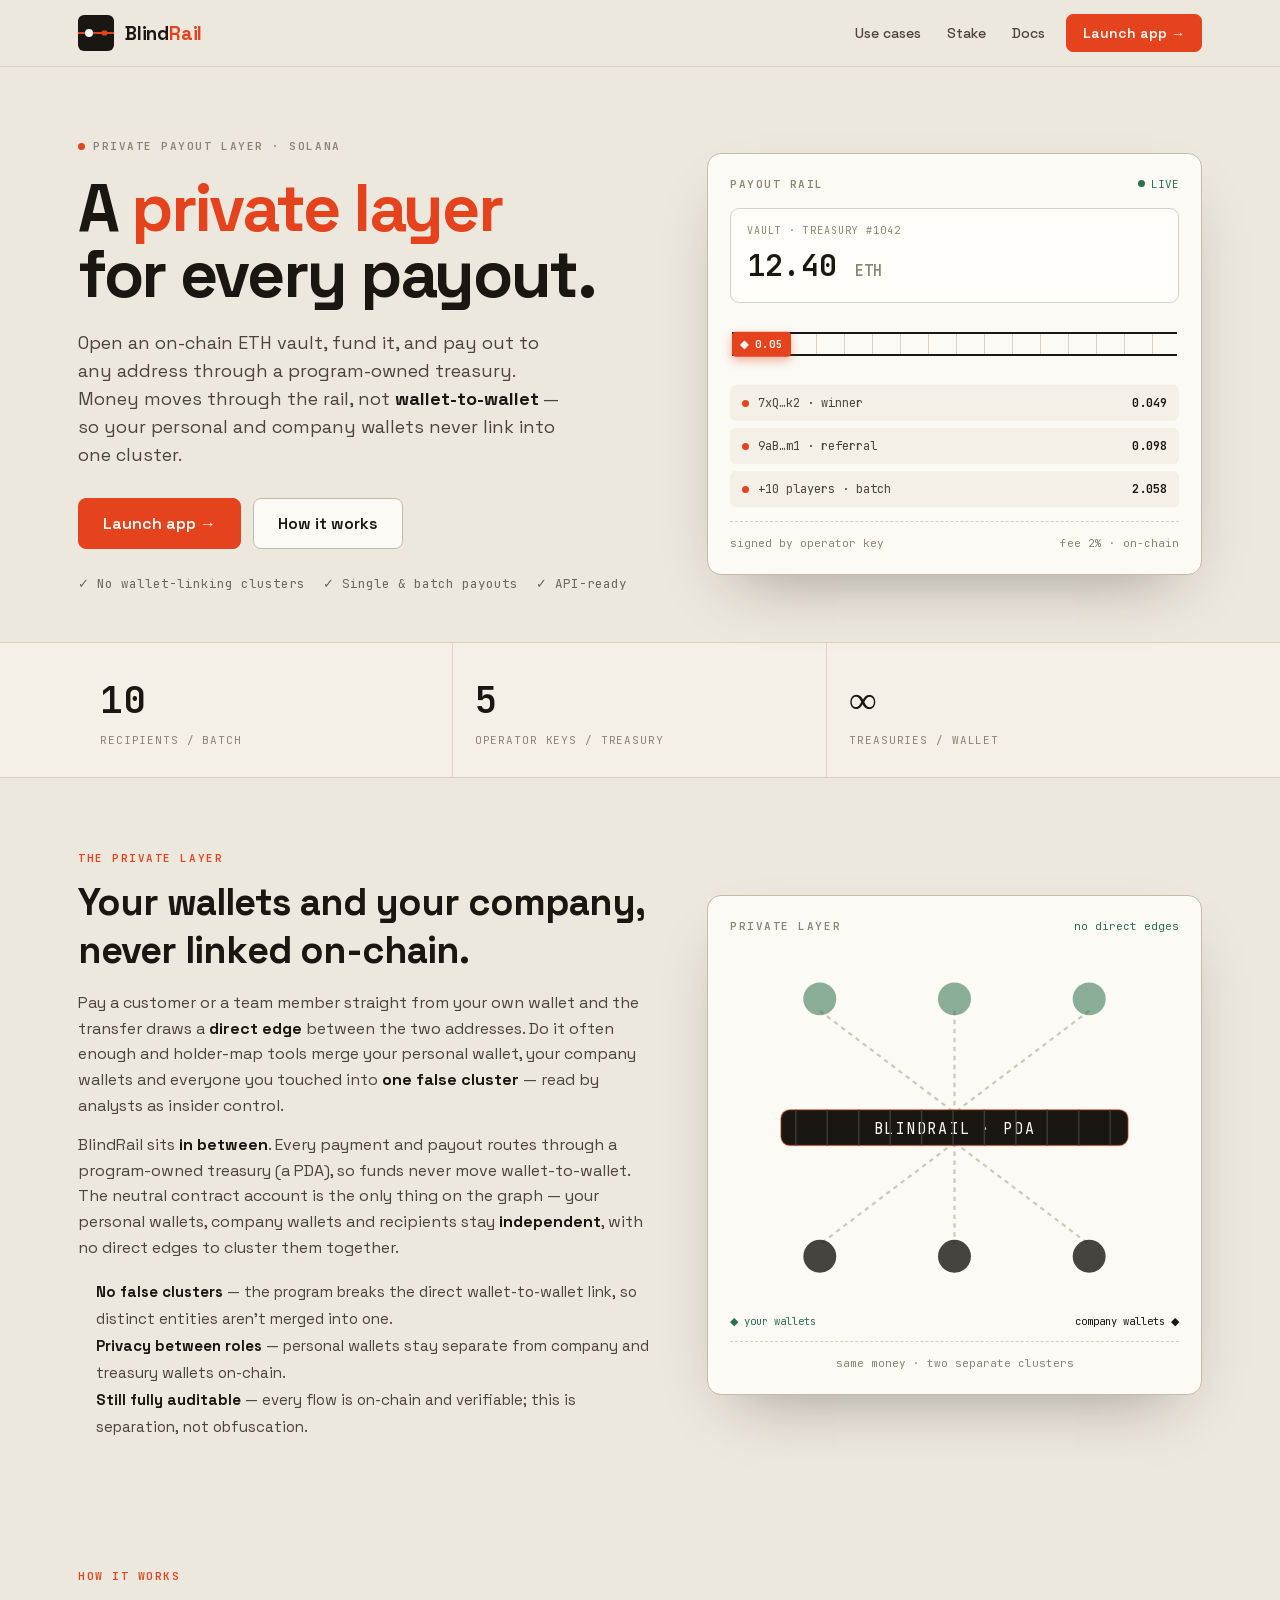
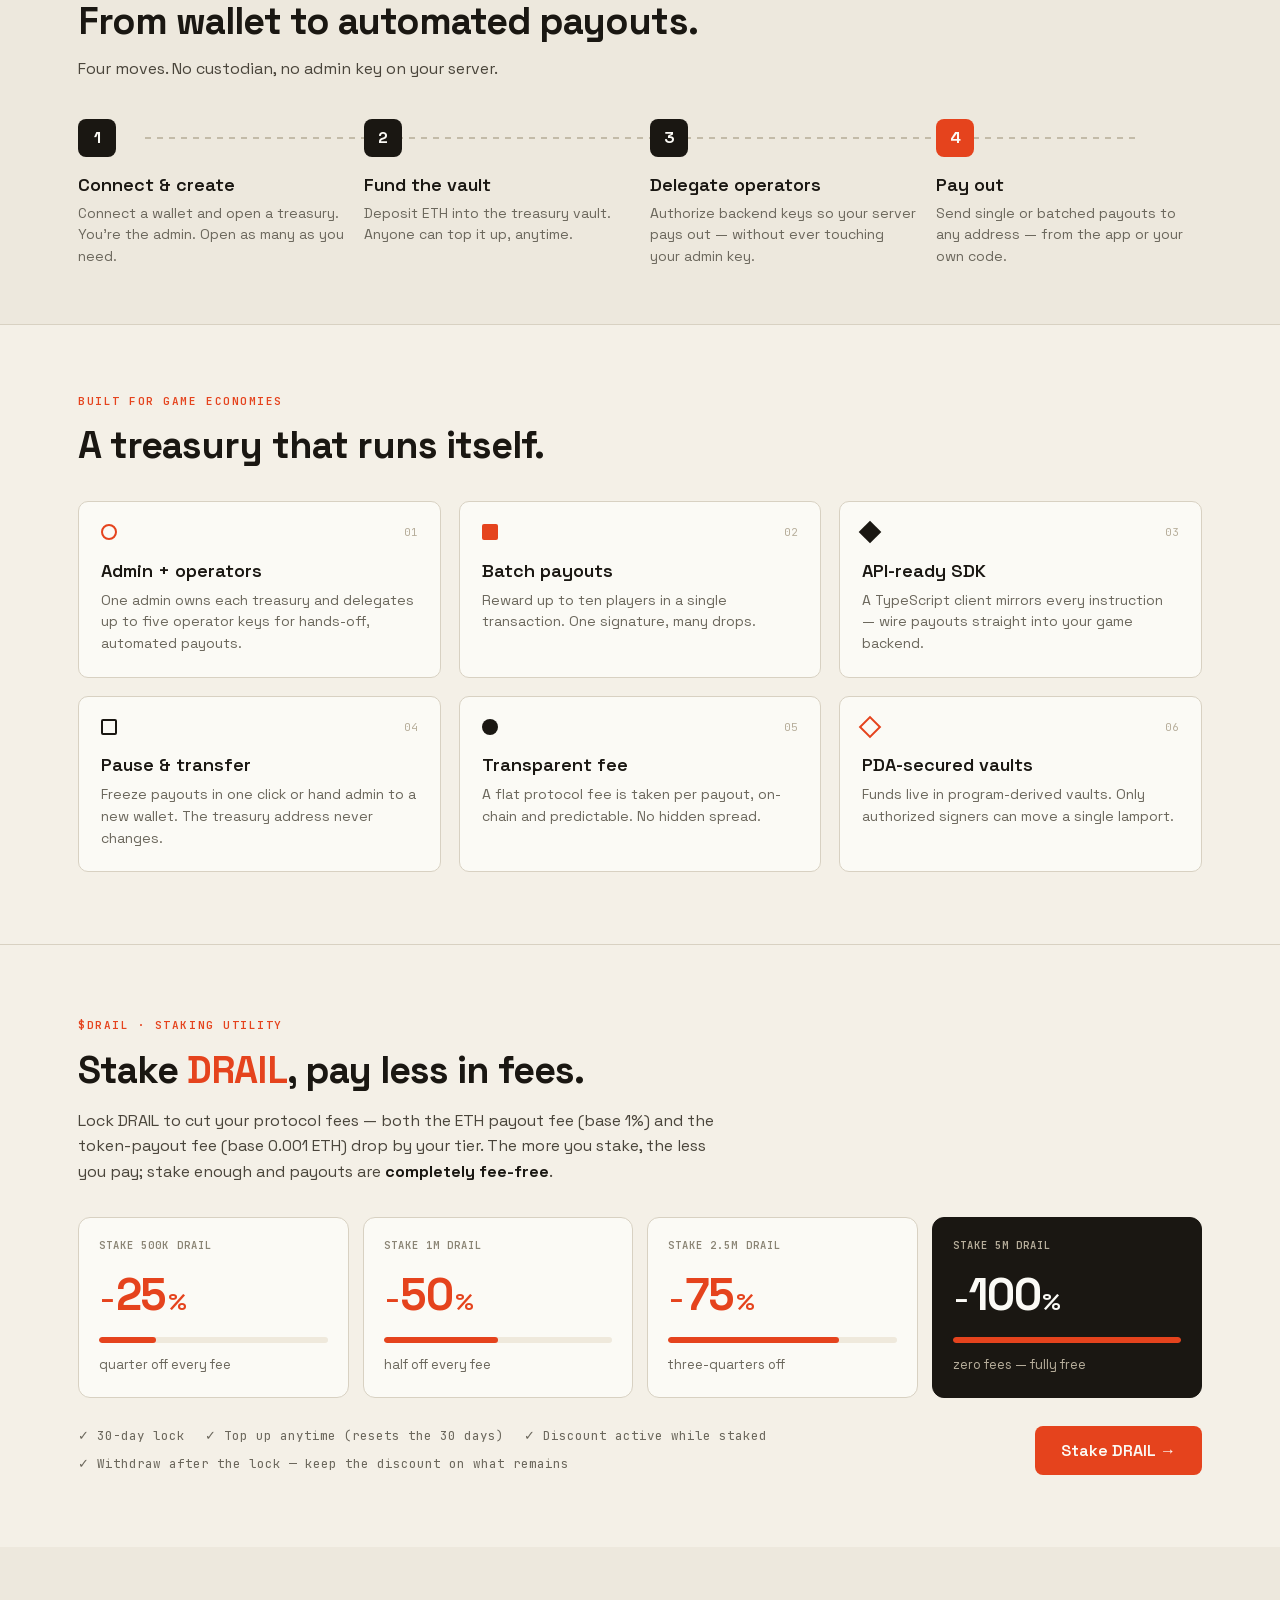
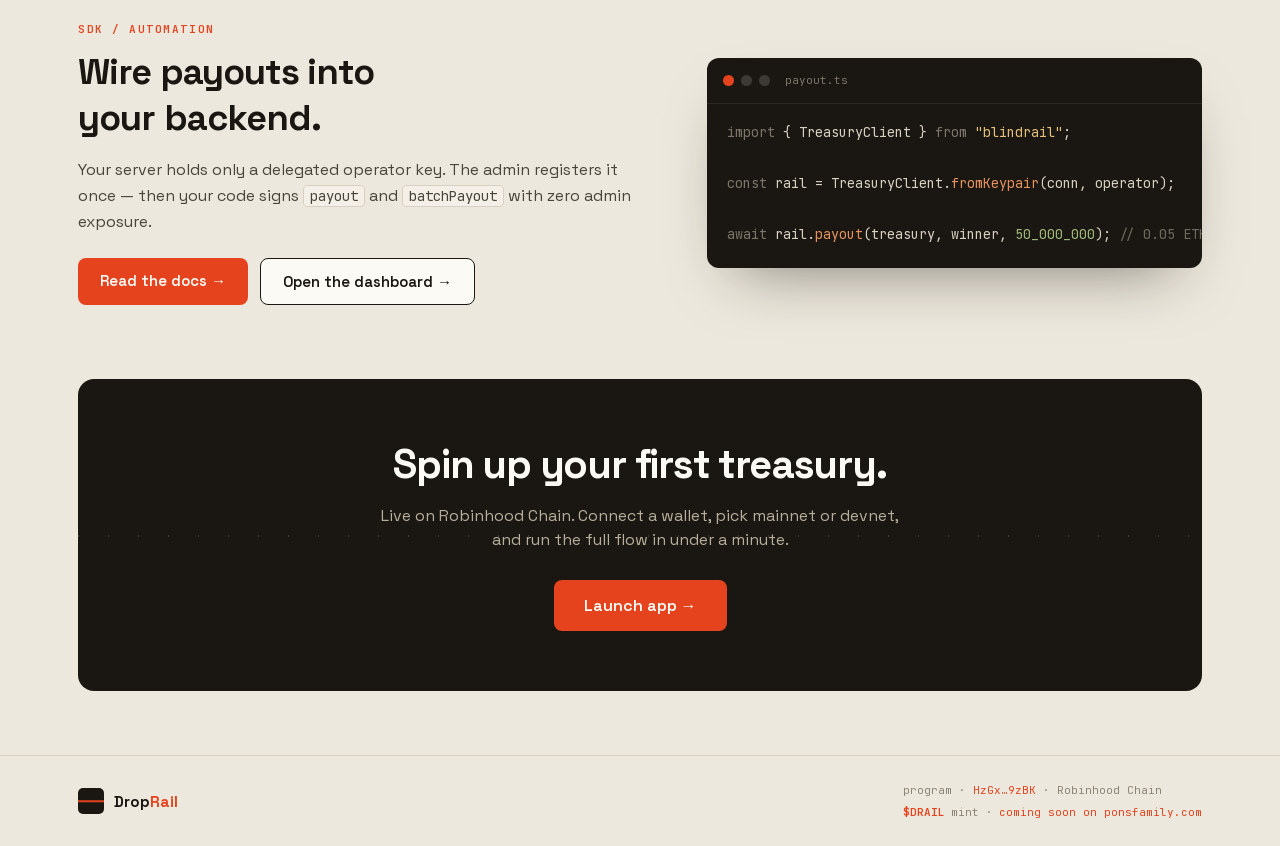
==== commit b3d63088: "Safely replace text without breaking hydration" ====
--- a/dashboard.html
+++ b/dashboard.html
@@ -1 +1 @@
-<!DOCTYPE html><html lang="en" class="__variable_49a339 __variable_f9e569"><head><meta charSet="utf-8"/><meta name="viewport" content="width=device-width, initial-scale=1"/><link rel="preload" href="/_next/static/media/36966cca54120369-s.p.woff2" as="font" crossorigin="" type="font/woff2"/><link rel="preload" href="/_next/static/media/558ca1a6aa3cb55e-s.p.woff2" as="font" crossorigin="" type="font/woff2"/><link rel="stylesheet" href="/_next/static/css/9603239ec9cff458.css" data-precedence="next"/><link rel="preload" as="script" fetchPriority="low" href="/_next/static/chunks/webpack-2c2a95b5d367c415.js"/><script src="/_next/static/chunks/fd9d1056-9970ff6139dfdef8.js" async=""></script><script src="/_next/static/chunks/23-c47a2f7b0a596927.js" async=""></script><script src="/_next/static/chunks/main-app-816b7915091fe045.js" async=""></script><script src="/_next/static/chunks/231-1e42d08be2a8a8d6.js" async=""></script><script src="/_next/static/chunks/app/page-a452a9f243748828.js" async=""></script><script src="/_next/static/chunks/3a91511d-874b452e94913b13.js" async=""></script><script src="/_next/static/chunks/558-7032055d3ad6cde8.js" async=""></script><script src="/_next/static/chunks/881-1c5c4400940292ae.js" async=""></script><script src="/_next/static/chunks/818-c2df365b301e4c33.js" async=""></script><script src="/_next/static/chunks/app/layout-2eea72ee2280c048.js" async=""></script><title>BlindRail — A private layer for every payout</title><meta name="description" content="Open an on-chain SOL vault and pay out through a program-owned treasury, so money moves through the rail instead of wallet-to-wallet. Your personal and company wallets never link into one on-chain cluster. Built on Solana."/><link rel="icon" href="/icon.svg?e81841603d78a1f6" type="image/svg+xml" sizes="any"/><link rel="apple-touch-icon" href="/apple-icon.png?58f234ccf514cdd7" type="image/png" sizes="180x180"/><meta name="next-size-adjust"/><script src="/_next/static/chunks/polyfills-78c92fac7aa8fdd8.js" noModule=""></script></head><body class="min-h-screen antialiased"><header style="position:sticky;top:0;z-index:60;background:rgba(237,232,221,.82);backdrop-filter:blur(12px);border-bottom:1px solid #D8D1C2"><div style="max-width:1180px;margin:0 auto;padding:0 28px;height:66px;display:flex;align-items:center;justify-content:space-between;gap:20px"><button style="display:flex;align-items:center;gap:11px;background:none;border:none;cursor:pointer;padding:0"><div style="width:36px;height:36px;border-radius:6px;background:#1A1712;position:relative;overflow:hidden;flex:none"><div style="position:absolute;left:0;right:0;top:50%;height:2px;background:#E5431D;transform:translateY(-50%)"></div><div style="position:absolute;left:7px;top:50%;width:8px;height:8px;border-radius:50%;background:#FBFAF5;transform:translateY(-50%)"></div><div style="position:absolute;right:7px;top:50%;width:5px;height:5px;border-radius:1px;background:#E5431D;transform:translateY(-50%)"></div></div><span style="font:700 19px var(--font-grotesk);letter-spacing:-.01em;color:#1A1712">Blind<span style="color:#E5431D">Rail</span></span></button><nav style="display:flex;flex-wrap:nowrap;align-items:center;gap:4px"><a href="#private" class="nav-link nav-collapse" style="font:500 14px var(--font-grotesk);padding:8px 11px;border-radius:6px;white-space:nowrap">Private layer</a><a href="#how" class="nav-link nav-collapse" style="font:500 14px var(--font-grotesk);padding:8px 11px;border-radius:6px;white-space:nowrap">How it works</a><a href="#features" class="nav-link nav-collapse" style="font:500 14px var(--font-grotesk);padding:8px 11px;border-radius:6px;white-space:nowrap">Features</a><a href="/use-cases.html" class="nav-link nav-collapse" style="font:500 14px var(--font-grotesk);padding:8px 11px;border-radius:6px;white-space:nowrap">Use cases</a><a href="/stake.html" class="nav-link nav-collapse" style="font:500 14px var(--font-grotesk);padding:8px 11px;border-radius:6px;white-space:nowrap">Stake</a><a href="/docs.html" class="nav-link nav-collapse" style="font:500 14px var(--font-grotesk);padding:8px 11px;border-radius:6px;white-space:nowrap">Docs</a><button class="btn-rust" style="margin-left:6px;border-radius:7px;padding:9px 16px;font:600 14px var(--font-grotesk);white-space:nowrap">Launch app →</button></nav></div></header><main><section class="hero-grid" style="max-width:1180px;margin:0 auto;padding:66px 28px 48px"><div><div style="display:inline-flex;align-items:center;gap:8px;font-family:var(--font-mono);font-size:11px;letter-spacing:.14em;color:#8A8474;font-weight:600"><span style="width:7px;height:7px;border-radius:50%;background:#E5431D"></span>PRIVATE PAYOUT LAYER · SOLANA</div><h1 style="font:700 clamp(40px, 8.5vw, 66px)/1.0 var(--font-grotesk);letter-spacing:-.035em;margin:18px 0 0;color:#1A1712">A <span style="color:#E5431D">private layer</span><br/>for every payout.</h1><p style="max-width:480px;margin:22px 0 0;font-size:18px;line-height:1.55;color:#4A453B">Open an on-chain SOL vault, fund it, and pay out to any address through a program-owned treasury. Money moves through the rail, not <strong style="color:#1A1712">wallet-to-wallet</strong> — so your personal and company wallets never link into one cluster.</p><div style="display:flex;flex-wrap:wrap;gap:12px;margin-top:30px"><a class="btn-rust" style="border-radius:8px;padding:14px 24px;font:600 16px var(--font-grotesk);text-decoration:none" href="/dashboard.html">Launch app →</a><a href="#how" class="btn-paper" style="display:inline-flex;align-items:center;border-radius:8px;padding:14px 24px;font:600 16px var(--font-grotesk);text-decoration:none">How it works</a></div><div style="display:flex;flex-wrap:wrap;gap:18px;margin-top:26px;font-family:var(--font-mono);font-size:12.5px;color:#6B675C"><span>✓ No wallet-linking clusters</span><span>✓ Single &amp; batch payouts</span><span>✓ API-ready</span></div></div><div style="background:#FBFAF5;border:1px solid #C3BBA8;border-radius:14px;padding:22px;box-shadow:0 28px 64px -30px rgba(26,23,18,.4)"><div style="display:flex;align-items:center;justify-content:space-between"><span style="font-family:var(--font-mono);font-size:11px;letter-spacing:.14em;color:#8A8474;font-weight:600">PAYOUT RAIL</span><span style="display:inline-flex;align-items:center;gap:6px;font-family:var(--font-mono);font-size:11px;color:#2E6F4E"><span style="width:7px;height:7px;border-radius:50%;background:#2E6F4E;animation:pulseDot 1.6s ease-in-out infinite"></span>LIVE</span></div><div style="margin-top:16px;border:1px solid #D8D1C2;border-radius:9px;background:#FFFEFB;padding:14px 16px"><div style="font-family:var(--font-mono);font-size:10px;letter-spacing:.1em;color:#8A8474">VAULT · TREASURY #1042</div><div style="margin-top:5px;font-family:var(--font-mono);font-variant-numeric:tabular-nums;font-weight:600;font-size:30px;color:#1A1712">12.40 <span style="font-size:15px;color:#8A8474">SOL</span></div></div><div style="position:relative;height:50px;margin:16px 2px"><div style="position:absolute;left:0;right:0;top:13px;height:24px;background-image:repeating-linear-gradient(90deg,#D8D1C2 0 1px,transparent 1px 28px);border-top:2px solid #1A1712;border-bottom:2px solid #1A1712"></div><div style="position:absolute;top:50%;transform:translateY(-50%);animation:railTravel 3.4s linear infinite"><div style="display:flex;align-items:center;gap:6px;background:#E5431D;color:#FBFAF5;border-radius:4px;padding:4px 8px;font-family:var(--font-mono);font-size:11px;font-weight:600;box-shadow:0 4px 10px rgba(229,67,29,.4)">◆ 0.05</div></div></div><div style="display:flex;flex-direction:column;gap:7px"><div style="display:flex;align-items:center;justify-content:space-between;background:#F4F0E7;border-radius:6px;padding:9px 12px"><span style="display:flex;align-items:center;gap:9px;font-family:var(--font-mono);font-size:12px;color:#4A453B"><span style="width:7px;height:7px;border-radius:50%;background:#E5431D;animation:pulseDot 3.4s ease-in-out .2s infinite"></span>7xQ…k2 · winner</span><span style="font-family:var(--font-mono);font-size:12px;font-weight:600;color:#1A1712">0.049</span></div><div style="display:flex;align-items:center;justify-content:space-between;background:#F4F0E7;border-radius:6px;padding:9px 12px"><span style="display:flex;align-items:center;gap:9px;font-family:var(--font-mono);font-size:12px;color:#4A453B"><span style="width:7px;height:7px;border-radius:50%;background:#E5431D;animation:pulseDot 3.4s ease-in-out 1.1s infinite"></span>9aB…m1 · referral</span><span style="font-family:var(--font-mono);font-size:12px;font-weight:600;color:#1A1712">0.098</span></div><div style="display:flex;align-items:center;justify-content:space-between;background:#F4F0E7;border-radius:6px;padding:9px 12px"><span style="display:flex;align-items:center;gap:9px;font-family:var(--font-mono);font-size:12px;color:#4A453B"><span style="width:7px;height:7px;border-radius:50%;background:#E5431D;animation:pulseDot 3.4s ease-in-out 2.0s infinite"></span>+10 players · batch</span><span style="font-family:var(--font-mono);font-size:12px;font-weight:600;color:#1A1712">2.058</span></div></div><div style="display:flex;align-items:center;justify-content:space-between;margin-top:14px;padding-top:13px;border-top:1px dashed #D8D1C2;font-family:var(--font-mono);font-size:11px;color:#8A8474"><span>signed by operator key</span><span>fee 2% · on-chain</span></div></div></section><section style="border-top:1px solid #D8D1C2;border-bottom:1px solid #D8D1C2;background:#F4F0E7"><div style="max-width:1180px;margin:0 auto;padding:0 28px;display:grid;grid-template-columns:repeat(3,1fr)"><div style="padding:28px 22px;border-right:1px solid #DDD6C7"><div style="font-family:var(--font-mono);font-variant-numeric:tabular-nums;font-weight:600;font-size:38px;color:#1A1712">10</div><div style="margin-top:4px;font-family:var(--font-mono);font-size:11px;letter-spacing:.08em;color:#8A8474">RECIPIENTS / BATCH</div></div><div style="padding:28px 22px;border-right:1px solid #DDD6C7"><div style="font-family:var(--font-mono);font-variant-numeric:tabular-nums;font-weight:600;font-size:38px;color:#1A1712">5</div><div style="margin-top:4px;font-family:var(--font-mono);font-size:11px;letter-spacing:.08em;color:#8A8474">OPERATOR KEYS / TREASURY</div></div><div style="padding:28px 22px;border-right:none"><div style="font-family:var(--font-mono);font-variant-numeric:tabular-nums;font-weight:600;font-size:38px;color:#1A1712">∞</div><div style="margin-top:4px;font-family:var(--font-mono);font-size:11px;letter-spacing:.08em;color:#8A8474">TREASURIES / WALLET</div></div></div></section><section id="private" style="max-width:1180px;margin:0 auto;padding:72px 28px 56px;scroll-margin-top:70px"><div class="hero-grid" style="align-items:center"><div><div style="font-family:var(--font-mono);font-size:11px;letter-spacing:.14em;color:#E5431D;font-weight:600">THE PRIVATE LAYER</div><h2 style="font:700 38px var(--font-grotesk);letter-spacing:-.025em;margin:12px 0 0;color:#1A1712">Your wallets and your company,<br/>never linked on-chain.</h2><p style="margin:16px 0 0;font-size:16px;line-height:1.6;color:#4A453B">Pay a customer or a team member straight from your own wallet and the transfer draws a <strong style="color:#1A1712">direct edge</strong> between the two addresses. Do it often enough and holder-map tools merge your personal wallet, your company wallets and everyone you touched into <strong style="color:#1A1712">one false cluster</strong> — read by analysts as insider control.</p><p style="margin:14px 0 0;font-size:16px;line-height:1.6;color:#4A453B">BlindRail sits <strong style="color:#1A1712">in between</strong>. Every payment and payout routes through a program-owned treasury (a PDA), so funds never move wallet-to-wallet. The neutral contract account is the only thing on the graph — your personal wallets, company wallets and recipients stay <strong style="color:#1A1712">independent</strong>, with no direct edges to cluster them together.</p><ul style="margin:18px 0 0;padding-left:18px;line-height:1.8;font-size:15px;color:#4A453B"><li><strong style="color:#1A1712">No false clusters</strong> — the program breaks the direct wallet-to-wallet link, so distinct entities aren&#x27;t merged into one.</li><li><strong style="color:#1A1712">Privacy between roles</strong> — personal wallets stay separate from company and treasury wallets on-chain.</li><li><strong style="color:#1A1712">Still fully auditable</strong> — every flow is on-chain and verifiable; this is separation, not obfuscation.</li></ul></div><div style="background:#FBFAF5;border:1px solid #C3BBA8;border-radius:14px;padding:22px;box-shadow:0 28px 64px -30px rgba(26,23,18,.4)"><div style="display:flex;align-items:center;justify-content:space-between"><span style="font-family:var(--font-mono);font-size:11px;letter-spacing:.14em;color:#8A8474;font-weight:600">PRIVATE LAYER</span><span style="font-family:var(--font-mono);font-size:11px;color:#2E6F4E">no direct edges</span></div><svg viewBox="0 0 300 240" style="width:100%;display:block;margin-top:14px" aria-hidden="true"><g><line x1="60" y1="42" x2="150" y2="110" stroke="#CFC9BA" stroke-width="1.5" stroke-dasharray="3 3"></line><circle cx="60" cy="34" r="11" fill="#2E6F4E" opacity="0.55"></circle></g><g><line x1="150" y1="42" x2="150" y2="110" stroke="#CFC9BA" stroke-width="1.5" stroke-dasharray="3 3"></line><circle cx="150" cy="34" r="11" fill="#2E6F4E" opacity="0.55"></circle></g><g><line x1="240" y1="42" x2="150" y2="110" stroke="#CFC9BA" stroke-width="1.5" stroke-dasharray="3 3"></line><circle cx="240" cy="34" r="11" fill="#2E6F4E" opacity="0.55"></circle></g><g><line x1="150" y1="130" x2="60" y2="198" stroke="#CFC9BA" stroke-width="1.5" stroke-dasharray="3 3"></line><circle cx="60" cy="206" r="11" fill="#1A1712" opacity="0.8"></circle></g><g><line x1="150" y1="130" x2="150" y2="198" stroke="#CFC9BA" stroke-width="1.5" stroke-dasharray="3 3"></line><circle cx="150" cy="206" r="11" fill="#1A1712" opacity="0.8"></circle></g><g><line x1="150" y1="130" x2="240" y2="198" stroke="#CFC9BA" stroke-width="1.5" stroke-dasharray="3 3"></line><circle cx="240" cy="206" r="11" fill="#1A1712" opacity="0.8"></circle></g><rect x="34" y="108" width="232" height="24" rx="6" fill="#1A1712"></rect><rect x="34" y="108" width="232" height="24" rx="6" fill="none" stroke="#E5431D" stroke-width="1" opacity="0.4"></rect><text x="150" y="124" text-anchor="middle" fill="#FBFAF5" font-family="var(--font-mono)" font-size="10" letter-spacing="0.12em">BLINDRAIL · PDA</text><line x1="44" y1="108" x2="44" y2="132" stroke="#3D3A33" stroke-width="1"></line><line x1="65" y1="108" x2="65" y2="132" stroke="#3D3A33" stroke-width="1"></line><line x1="86" y1="108" x2="86" y2="132" stroke="#3D3A33" stroke-width="1"></line><line x1="107" y1="108" x2="107" y2="132" stroke="#3D3A33" stroke-width="1"></line><line x1="128" y1="108" x2="128" y2="132" stroke="#3D3A33" stroke-width="1"></line><line x1="149" y1="108" x2="149" y2="132" stroke="#3D3A33" stroke-width="1"></line><line x1="170" y1="108" x2="170" y2="132" stroke="#3D3A33" stroke-width="1"></line><line x1="191" y1="108" x2="191" y2="132" stroke="#3D3A33" stroke-width="1"></line><line x1="212" y1="108" x2="212" y2="132" stroke="#3D3A33" stroke-width="1"></line><line x1="233" y1="108" x2="233" y2="132" stroke="#3D3A33" stroke-width="1"></line><line x1="254" y1="108" x2="254" y2="132" stroke="#3D3A33" stroke-width="1"></line></svg><div style="display:flex;align-items:center;justify-content:space-between;margin-top:6px;font-family:var(--font-mono);font-size:10.5px;color:#8A8474"><span style="color:#2E6F4E">◆ your wallets</span><span style="color:#1A1712">company wallets ◆</span></div><div style="margin-top:12px;padding-top:13px;border-top:1px dashed #D8D1C2;font-family:var(--font-mono);font-size:11px;color:#8A8474;text-align:center">same money · two separate clusters</div></div></div></section><section id="how" style="max-width:1180px;margin:0 auto;padding:72px 28px 56px"><div style="font-family:var(--font-mono);font-size:11px;letter-spacing:.14em;color:#E5431D;font-weight:600">HOW IT WORKS</div><h2 style="font:700 38px var(--font-grotesk);letter-spacing:-.025em;margin:12px 0 0;color:#1A1712">From wallet to automated payouts.</h2><p style="max-width:540px;margin:12px 0 0;font-size:16px;color:#4A453B">Four moves. No custodian, no admin key on your server.</p><div class="steps-grid" style="position:relative;margin-top:38px"><div style="position:absolute;left:6%;right:6%;top:18px;height:2px;background-image:repeating-linear-gradient(90deg,#C3BBA8 0 6px,transparent 6px 12px)"></div><div style="position:relative"><div style="width:38px;height:38px;border-radius:8px;background:#1A1712;color:#FBFAF5;display:grid;place-items:center;font:700 16px var(--font-grotesk)">1</div><h3 style="margin:16px 0 0;font:600 18px var(--font-grotesk);color:#1A1712">Connect &amp; create</h3><p style="margin:7px 0 0;font-size:14px;line-height:1.55;color:#6B675C">Connect a wallet and open a treasury. You&#x27;re the admin. Open as many as you need.</p></div><div style="position:relative"><div style="width:38px;height:38px;border-radius:8px;background:#1A1712;color:#FBFAF5;display:grid;place-items:center;font:700 16px var(--font-grotesk)">2</div><h3 style="margin:16px 0 0;font:600 18px var(--font-grotesk);color:#1A1712">Fund the vault</h3><p style="margin:7px 0 0;font-size:14px;line-height:1.55;color:#6B675C">Deposit SOL into the treasury vault. Anyone can top it up, anytime.</p></div><div style="position:relative"><div style="width:38px;height:38px;border-radius:8px;background:#1A1712;color:#FBFAF5;display:grid;place-items:center;font:700 16px var(--font-grotesk)">3</div><h3 style="margin:16px 0 0;font:600 18px var(--font-grotesk);color:#1A1712">Delegate operators</h3><p style="margin:7px 0 0;font-size:14px;line-height:1.55;color:#6B675C">Authorize backend keys so your server pays out — without ever touching your admin key.</p></div><div style="position:relative"><div style="width:38px;height:38px;border-radius:8px;background:#E5431D;color:#FBFAF5;display:grid;place-items:center;font:700 16px var(--font-grotesk)">4</div><h3 style="margin:16px 0 0;font:600 18px var(--font-grotesk);color:#1A1712">Pay out</h3><p style="margin:7px 0 0;font-size:14px;line-height:1.55;color:#6B675C">Send single or batched payouts to any address — from the app or your own code.</p></div></div></section><section id="features" style="border-top:1px solid #D8D1C2;background:#F4F0E7"><div style="max-width:1180px;margin:0 auto;padding:68px 28px 72px"><div style="font-family:var(--font-mono);font-size:11px;letter-spacing:.14em;color:#E5431D;font-weight:600">BUILT FOR GAME ECONOMIES</div><h2 style="font:700 38px var(--font-grotesk);letter-spacing:-.025em;margin:12px 0 32px;color:#1A1712">A treasury that runs itself.</h2><div class="feat-grid"><div style="background:#FBFAF5;border:1px solid #D8D1C2;border-radius:10px;padding:22px"><div style="display:flex;align-items:center;justify-content:space-between"><span style="width:16px;height:16px;border-radius:50%;border:2px solid #E5431D"></span><span style="font-family:var(--font-mono);font-size:11px;color:#B7AE9B">01</span></div><h3 style="margin:18px 0 0;font:600 18px var(--font-grotesk)">Admin + operators</h3><p style="margin:8px 0 0;font-size:14px;line-height:1.55;color:#6B675C">One admin owns each treasury and delegates up to five operator keys for hands-off, automated payouts.</p></div><div style="background:#FBFAF5;border:1px solid #D8D1C2;border-radius:10px;padding:22px"><div style="display:flex;align-items:center;justify-content:space-between"><span style="width:16px;height:16px;background:#E5431D;border-radius:2px"></span><span style="font-family:var(--font-mono);font-size:11px;color:#B7AE9B">02</span></div><h3 style="margin:18px 0 0;font:600 18px var(--font-grotesk)">Batch payouts</h3><p style="margin:8px 0 0;font-size:14px;line-height:1.55;color:#6B675C">Reward up to ten players in a single transaction. One signature, many drops.</p></div><div style="background:#FBFAF5;border:1px solid #D8D1C2;border-radius:10px;padding:22px"><div style="display:flex;align-items:center;justify-content:space-between"><span style="width:16px;height:16px;background:#1A1712;transform:rotate(45deg)"></span><span style="font-family:var(--font-mono);font-size:11px;color:#B7AE9B">03</span></div><h3 style="margin:18px 0 0;font:600 18px var(--font-grotesk)">API-ready SDK</h3><p style="margin:8px 0 0;font-size:14px;line-height:1.55;color:#6B675C">A TypeScript client mirrors every instruction — wire payouts straight into your game backend.</p></div><div style="background:#FBFAF5;border:1px solid #D8D1C2;border-radius:10px;padding:22px"><div style="display:flex;align-items:center;justify-content:space-between"><span style="width:16px;height:16px;border:2px solid #1A1712;border-radius:2px"></span><span style="font-family:var(--font-mono);font-size:11px;color:#B7AE9B">04</span></div><h3 style="margin:18px 0 0;font:600 18px var(--font-grotesk)">Pause &amp; transfer</h3><p style="margin:8px 0 0;font-size:14px;line-height:1.55;color:#6B675C">Freeze payouts in one click or hand admin to a new wallet. The treasury address never changes.</p></div><div style="background:#FBFAF5;border:1px solid #D8D1C2;border-radius:10px;padding:22px"><div style="display:flex;align-items:center;justify-content:space-between"><span style="width:16px;height:16px;border-radius:50%;background:#1A1712"></span><span style="font-family:var(--font-mono);font-size:11px;color:#B7AE9B">05</span></div><h3 style="margin:18px 0 0;font:600 18px var(--font-grotesk)">Transparent fee</h3><p style="margin:8px 0 0;font-size:14px;line-height:1.55;color:#6B675C">A flat protocol fee is taken per payout, on-chain and predictable. No hidden spread.</p></div><div style="background:#FBFAF5;border:1px solid #D8D1C2;border-radius:10px;padding:22px"><div style="display:flex;align-items:center;justify-content:space-between"><span style="width:16px;height:16px;border:2px solid #E5431D;transform:rotate(45deg)"></span><span style="font-family:var(--font-mono);font-size:11px;color:#B7AE9B">06</span></div><h3 style="margin:18px 0 0;font:600 18px var(--font-grotesk)">PDA-secured vaults</h3><p style="margin:8px 0 0;font-size:14px;line-height:1.55;color:#6B675C">Funds live in program-derived vaults. Only authorized signers can move a single lamport.</p></div></div></div></section><section id="stake" style="border-top:1px solid #D8D1C2;background:#F4F0E7"><div style="max-width:1180px;margin:0 auto;padding:72px 28px;scroll-margin-top:70px"><div style="font-family:var(--font-mono);font-size:11px;letter-spacing:.14em;color:#E5431D;font-weight:600">$DRAIL · STAKING UTILITY</div><h2 style="font:700 38px var(--font-grotesk);letter-spacing:-.025em;margin:12px 0 0;color:#1A1712">Stake <span style="color:#E5431D">DRAIL</span>, pay less in fees.</h2><p style="max-width:640px;margin:14px 0 0;font-size:16px;line-height:1.6;color:#4A453B">Lock DRAIL to cut your protocol fees — both the SOL payout fee (base 1%) and the token-payout fee (base 0.001 SOL) drop by your tier. The more you stake, the less you pay; stake enough and payouts are <strong style="color:#1A1712">completely fee-free</strong>.</p><div class="tier-grid" style="margin-top:32px"><div style="position:relative;overflow:hidden;background:#FBFAF5;border:1px solid #D8D1C2;border-radius:12px;padding:20px 20px 22px"><div style="font-family:var(--font-mono);font-size:10.5px;letter-spacing:.1em;color:#8A8474;font-weight:600">STAKE <!-- -->500K<!-- --> DRAIL</div><div style="margin:14px 0 0;display:flex;align-items:baseline;gap:2px;font:700 44px var(--font-grotesk);letter-spacing:-.03em;color:#E5431D"><span style="font-size:26px">−</span>25<span style="font-size:24px">%</span></div><div style="margin-top:14px;height:6px;border-radius:3px;background:#EFE9DC;overflow:hidden"><div style="width:25%;height:100%;border-radius:3px;background:#E5431D"></div></div><div style="margin-top:12px;font-size:13px;color:#6B675C">quarter off every fee</div></div><div style="position:relative;overflow:hidden;background:#FBFAF5;border:1px solid #D8D1C2;border-radius:12px;padding:20px 20px 22px"><div style="font-family:var(--font-mono);font-size:10.5px;letter-spacing:.1em;color:#8A8474;font-weight:600">STAKE <!-- -->1M<!-- --> DRAIL</div><div style="margin:14px 0 0;display:flex;align-items:baseline;gap:2px;font:700 44px var(--font-grotesk);letter-spacing:-.03em;color:#E5431D"><span style="font-size:26px">−</span>50<span style="font-size:24px">%</span></div><div style="margin-top:14px;height:6px;border-radius:3px;background:#EFE9DC;overflow:hidden"><div style="width:50%;height:100%;border-radius:3px;background:#E5431D"></div></div><div style="margin-top:12px;font-size:13px;color:#6B675C">half off every fee</div></div><div style="position:relative;overflow:hidden;background:#FBFAF5;border:1px solid #D8D1C2;border-radius:12px;padding:20px 20px 22px"><div style="font-family:var(--font-mono);font-size:10.5px;letter-spacing:.1em;color:#8A8474;font-weight:600">STAKE <!-- -->2.5M<!-- --> DRAIL</div><div style="margin:14px 0 0;display:flex;align-items:baseline;gap:2px;font:700 44px var(--font-grotesk);letter-spacing:-.03em;color:#E5431D"><span style="font-size:26px">−</span>75<span style="font-size:24px">%</span></div><div style="margin-top:14px;height:6px;border-radius:3px;background:#EFE9DC;overflow:hidden"><div style="width:75%;height:100%;border-radius:3px;background:#E5431D"></div></div><div style="margin-top:12px;font-size:13px;color:#6B675C">three-quarters off</div></div><div style="position:relative;overflow:hidden;background:#1A1712;border:1px solid #1A1712;border-radius:12px;padding:20px 20px 22px"><div style="font-family:var(--font-mono);font-size:10.5px;letter-spacing:.1em;color:#B7AE9B;font-weight:600">STAKE <!-- -->5M<!-- --> DRAIL</div><div style="margin:14px 0 0;display:flex;align-items:baseline;gap:2px;font:700 44px var(--font-grotesk);letter-spacing:-.03em;color:#FBFAF5"><span style="font-size:26px">−</span>100<span style="font-size:24px">%</span></div><div style="margin-top:14px;height:6px;border-radius:3px;background:#2A2722;overflow:hidden"><div style="width:100%;height:100%;border-radius:3px;background:#E5431D"></div></div><div style="margin-top:12px;font-size:13px;color:#B7AE9B">zero fees — fully free</div></div></div><div style="display:flex;flex-wrap:wrap;align-items:center;justify-content:space-between;gap:18px;margin-top:28px"><div style="display:flex;flex-wrap:wrap;gap:10px 20px;font-family:var(--font-mono);font-size:12.5px;color:#6B675C;max-width:720px"><span>✓ 30-day lock</span><span>✓ Top up anytime (resets the 30 days)</span><span>✓ Discount active while staked</span><span>✓ Withdraw after the lock — keep the discount on what remains</span></div><a class="btn-rust" style="border-radius:8px;padding:14px 26px;font:600 16px var(--font-grotesk);text-decoration:none;white-space:nowrap;border:none" href="/stake.html">Stake DRAIL →</a></div></div></section><section id="sdk" class="hero-grid" style="max-width:1180px;margin:0 auto;padding:74px 28px"><div><div style="font-family:var(--font-mono);font-size:11px;letter-spacing:.14em;color:#E5431D;font-weight:600">SDK / AUTOMATION</div><h2 style="font:700 36px var(--font-grotesk);letter-spacing:-.025em;margin:12px 0 0;color:#1A1712">Wire payouts into<br/>your backend.</h2><p style="margin:16px 0 0;font-size:16px;line-height:1.6;color:#4A453B">Your server holds only a delegated operator key. The admin registers it once — then your code signs <code style="font-family:var(--font-mono);font-size:14px;background:#F4F0E7;border:1px solid #D8D1C2;border-radius:4px;padding:1px 6px">payout</code> and <code style="font-family:var(--font-mono);font-size:14px;background:#F4F0E7;border:1px solid #D8D1C2;border-radius:4px;padding:1px 6px">batchPayout</code> with zero admin exposure.</p><div style="display:flex;flex-wrap:wrap;gap:12px;margin-top:24px"><a class="btn-rust" style="display:inline-block;border-radius:8px;padding:13px 22px;font:600 15px var(--font-grotesk);text-decoration:none;border:none" href="/docs.html">Read the docs →</a><a class="btn-inkghost" style="display:inline-block;border-radius:8px;padding:13px 22px;font:600 15px var(--font-grotesk);text-decoration:none" href="/dashboard.html">Open the dashboard →</a></div></div><div style="min-width:0;background:#1A1712;border-radius:12px;overflow:hidden;box-shadow:0 28px 64px -30px rgba(26,23,18,.55)"><div style="display:flex;align-items:center;gap:7px;padding:14px 16px;border-bottom:1px solid #2A2722"><span style="width:11px;height:11px;border-radius:50%;background:#E5431D"></span><span style="width:11px;height:11px;border-radius:50%;background:#3D3A33"></span><span style="width:11px;height:11px;border-radius:50%;background:#3D3A33"></span><span style="margin-left:8px;font-family:var(--font-mono);font-size:11px;color:#7C766A">payout.ts</span></div><div style="overflow-x:auto;padding:16px 20px 20px"><div style="width:max-content;font-family:var(--font-mono);font-size:13.5px;line-height:1.9;color:#D8D1C2"><div style="white-space:pre"><span style="color:#7C766A">import</span> <!-- -->{ TreasuryClient } <span style="color:#7C766A">from</span> <span style="color:#E5C07B">&quot;blindrail&quot;</span>;</div><div style="white-space:pre;height:1.9em"> </div><div style="white-space:pre"><span style="color:#7C766A">const</span> rail = TreasuryClient.<span style="color:#E5915E">fromKeypair</span>(conn, operator);</div><div style="white-space:pre;height:1.9em"> </div><div style="white-space:pre"><span style="color:#7C766A">await</span> rail.<span style="color:#E5915E">payout</span>(treasury, winner, <span style="color:#9FB87A">50_000_000</span>); <span style="color:#6E6A5E">// 0.05 SOL</span></div></div></div></div></section><section style="max-width:1180px;margin:0 auto 64px;padding:0 28px"><div style="background:#1A1712;border-radius:16px;padding:60px 40px;text-align:center;position:relative;overflow:hidden"><div style="position:absolute;left:0;right:0;top:50%;height:2px;background-image:repeating-linear-gradient(90deg,#3D3A33 0 1px,transparent 1px 30px)"></div><div style="position:relative"><h2 style="font:700 clamp(28px, 6vw, 40px) var(--font-grotesk);letter-spacing:-.03em;margin:0;color:#FBFAF5">Spin up your first treasury.</h2><p style="margin:14px auto 0;max-width:520px;font-size:16px;color:#B7AE9B">Live on Solana. Connect a wallet, pick mainnet or devnet, and run the full flow in under a minute.</p><a class="btn-rust" style="display:inline-block;margin-top:28px;border-radius:8px;padding:15px 30px;font:600 16px var(--font-grotesk);text-decoration:none;border:none" href="/dashboard.html">Launch app →</a></div></div></section><footer style="border-top:1px solid #D8D1C2"><div style="max-width:1180px;margin:0 auto;padding:26px 28px;display:flex;flex-wrap:wrap;align-items:center;justify-content:space-between;gap:14px"><div style="display:flex;align-items:center;gap:10px"><div style="width:26px;height:26px;border-radius:5px;background:#1A1712;position:relative;overflow:hidden;flex:none"><div style="position:absolute;left:0;right:0;top:50%;height:1.5px;background:#E5431D;transform:translateY(-50%)"></div></div><span style="font:700 15px var(--font-grotesk)">Blind<span style="color:#E5431D">Rail</span></span></div><div style="display:flex;flex-direction:column;gap:5px;align-items:flex-start;max-width:100%"><div style="font-family:var(--font-mono);font-size:11px;color:#8A8474">program ·<!-- --> <a href="https://solscan.io/account/HzGxztZEtQkkNyXDKejtUu4M9RtXa1TPoiGhiLnP9zBK" target="_blank" rel="noreferrer" class="lnk-rust">HzGx…9zBK</a> <!-- -->· Solana</div><div style="font-family:var(--font-mono);font-size:11px;color:#8A8474;display:flex;align-items:center;gap:6px;flex-wrap:wrap"><span style="color:#E5431D;font-weight:600">$DRAIL</span> mint ·<!-- --> <a href="https://solscan.io/token/coming soon on pump.fun" target="_blank" rel="noreferrer" class="lnk-rust" style="word-break:break-all">coming soon on pump.fun</a></div></div></div></footer></main><script src="/_next/static/chunks/webpack-2c2a95b5d367c415.js" async=""></script><script>(self.__next_f=self.__next_f||[]).push([0]);self.__next_f.push([2,null])</script><script>self.__next_f.push([1,"1:HL[\"/_next/static/media/36966cca54120369-s.p.woff2\",\"font\",{\"crossOrigin\":\"\",\"type\":\"font/woff2\"}]\n2:HL[\"/_next/static/media/558ca1a6aa3cb55e-s.p.woff2\",\"font\",{\"crossOrigin\":\"\",\"type\":\"font/woff2\"}]\n3:HL[\"/_next/static/css/9603239ec9cff458.css\",\"style\"]\n"])</script><script>self.__next_f.push([1,"4:I[5751,[],\"\"]\n6:I[231,[\"231\",\"static/chunks/231-1e42d08be2a8a8d6.js\",\"931\",\"static/chunks/app/page-a452a9f243748828.js\"],\"\"]\n7:I[5496,[\"814\",\"static/chunks/3a91511d-874b452e94913b13.js\",\"558\",\"static/chunks/558-7032055d3ad6cde8.js\",\"881\",\"static/chunks/881-1c5c4400940292ae.js\",\"818\",\"static/chunks/818-c2df365b301e4c33.js\",\"185\",\"static/chunks/app/layout-2eea72ee2280c048.js\"],\"Providers\"]\n8:I[552,[\"814\",\"static/chunks/3a91511d-874b452e94913b13.js\",\"558\",\"static/chunks/558-7032055d3ad6cde8.js\",\"881\",\"static/chunks/881-1c5c4400940292ae.js\",\"818\",\"static/chunks/818-c2df365b301e4c33.js\",\"185\",\"static/chunks/app/layout-2eea72ee2280c048.js\"],\"Navbar\"]\n9:I[6639,[\"814\",\"static/chunks/3a91511d-874b452e94913b13.js\",\"558\",\"static/chunks/558-7032055d3ad6cde8.js\",\"881\",\"static/chunks/881-1c5c4400940292ae.js\",\"818\",\"static/chunks/818-c2df365b301e4c33.js\",\"185\",\"static/chunks/app/layout-2eea72ee2280c048.js\"],\"ErrorBoundary\"]\na:I[9275,[],\"\"]\nb:I[1343,[],\"\"]\nd:I[6130,[],\"\"]\ne:[]\n"])</script><script>self.__next_f.push([1,"0:[[[\"$\",\"link\",\"0\",{\"rel\":\"stylesheet\",\"href\":\"/_next/static/css/9603239ec9cff458.css\",\"precedence\":\"next\",\"crossOrigin\":\"$undefined\"}]],[\"$\",\"$L4\",null,{\"buildId\":\"PyaNWWIBzHgPkcPquBRI7\",\"assetPrefix\":\"\",\"initialCanonicalUrl\":\"/\",\"initialTree\":[\"\",{\"children\":[\"__PAGE__\",{}]},\"$undefined\",\"$undefined\",true],\"initialSeedData\":[\"\",{\"children\":[\"__PAGE__\",{},[[\"$L5\",[[\"$\",\"section\",null,{\"className\":\"hero-grid\",\"style\":{\"maxWidth\":1180,\"margin\":\"0 auto\",\"padding\":\"66px 28px 48px\"},\"children\":[[\"$\",\"div\",null,{\"children\":[[\"$\",\"div\",null,{\"style\":{\"display\":\"inline-flex\",\"alignItems\":\"center\",\"gap\":8,\"fontFamily\":\"var(--font-mono)\",\"fontSize\":11,\"letterSpacing\":\".14em\",\"color\":\"#8A8474\",\"fontWeight\":600},\"children\":[[\"$\",\"span\",null,{\"style\":{\"width\":7,\"height\":7,\"borderRadius\":\"50%\",\"background\":\"#E5431D\"}}],\"PRIVATE PAYOUT LAYER · SOLANA\"]}],[\"$\",\"h1\",null,{\"style\":{\"font\":\"700 clamp(40px, 8.5vw, 66px)/1.0 var(--font-grotesk)\",\"letterSpacing\":\"-.035em\",\"margin\":\"18px 0 0\",\"color\":\"#1A1712\"},\"children\":[\"A \",[\"$\",\"span\",null,{\"style\":{\"color\":\"#E5431D\"},\"children\":\"private layer\"}],[\"$\",\"br\",null,{}],\"for every payout.\"]}],[\"$\",\"p\",null,{\"style\":{\"maxWidth\":480,\"margin\":\"22px 0 0\",\"fontSize\":18,\"lineHeight\":1.55,\"color\":\"#4A453B\"},\"children\":[\"Open an on-chain SOL vault, fund it, and pay out to any address through a program-owned treasury. Money moves through the rail, not \",[\"$\",\"strong\",null,{\"style\":{\"color\":\"#1A1712\"},\"children\":\"wallet-to-wallet\"}],\" — so your personal and company wallets never link into one cluster.\"]}],[\"$\",\"div\",null,{\"style\":{\"display\":\"flex\",\"flexWrap\":\"wrap\",\"gap\":12,\"marginTop\":30},\"children\":[[\"$\",\"$L6\",null,{\"href\":\"/dashboard\",\"className\":\"btn-rust\",\"style\":{\"borderRadius\":8,\"padding\":\"14px 24px\",\"font\":\"600 16px var(--font-grotesk)\",\"textDecoration\":\"none\"},\"children\":\"Launch app →\"}],[\"$\",\"a\",null,{\"href\":\"#how\",\"className\":\"btn-paper\",\"style\":{\"display\":\"inline-flex\",\"alignItems\":\"center\",\"borderRadius\":8,\"padding\":\"14px 24px\",\"font\":\"600 16px var(--font-grotesk)\",\"textDecoration\":\"none\"},\"children\":\"How it works\"}]]}],[\"$\",\"div\",null,{\"style\":{\"display\":\"flex\",\"flexWrap\":\"wrap\",\"gap\":18,\"marginTop\":26,\"fontFamily\":\"var(--font-mono)\",\"fontSize\":12.5,\"color\":\"#6B675C\"},\"children\":[[\"$\",\"span\",null,{\"children\":\"✓ No wallet-linking clusters\"}],[\"$\",\"span\",null,{\"children\":\"✓ Single \u0026 batch payouts\"}],[\"$\",\"span\",null,{\"children\":\"✓ API-ready\"}]]}]]}],[\"$\",\"div\",null,{\"style\":{\"background\":\"#FBFAF5\",\"border\":\"1px solid #C3BBA8\",\"borderRadius\":14,\"padding\":22,\"boxShadow\":\"0 28px 64px -30px rgba(26,23,18,.4)\"},\"children\":[[\"$\",\"div\",null,{\"style\":{\"display\":\"flex\",\"alignItems\":\"center\",\"justifyContent\":\"space-between\"},\"children\":[[\"$\",\"span\",null,{\"style\":{\"fontFamily\":\"var(--font-mono)\",\"fontSize\":11,\"letterSpacing\":\".14em\",\"color\":\"#8A8474\",\"fontWeight\":600},\"children\":\"PAYOUT RAIL\"}],[\"$\",\"span\",null,{\"style\":{\"display\":\"inline-flex\",\"alignItems\":\"center\",\"gap\":6,\"fontFamily\":\"var(--font-mono)\",\"fontSize\":11,\"color\":\"#2E6F4E\"},\"children\":[[\"$\",\"span\",null,{\"style\":{\"width\":7,\"height\":7,\"borderRadius\":\"50%\",\"background\":\"#2E6F4E\",\"animation\":\"pulseDot 1.6s ease-in-out infinite\"}}],\"LIVE\"]}]]}],[\"$\",\"div\",null,{\"style\":{\"marginTop\":16,\"border\":\"1px solid #D8D1C2\",\"borderRadius\":9,\"background\":\"#FFFEFB\",\"padding\":\"14px 16px\"},\"children\":[[\"$\",\"div\",null,{\"style\":{\"fontFamily\":\"var(--font-mono)\",\"fontSize\":10,\"letterSpacing\":\".1em\",\"color\":\"#8A8474\"},\"children\":\"VAULT · TREASURY #1042\"}],[\"$\",\"div\",null,{\"style\":{\"marginTop\":5,\"fontFamily\":\"var(--font-mono)\",\"fontVariantNumeric\":\"tabular-nums\",\"fontWeight\":600,\"fontSize\":30,\"color\":\"#1A1712\"},\"children\":[\"12.40 \",[\"$\",\"span\",null,{\"style\":{\"fontSize\":15,\"color\":\"#8A8474\"},\"children\":\"SOL\"}]]}]]}],[\"$\",\"div\",null,{\"style\":{\"position\":\"relative\",\"height\":50,\"margin\":\"16px 2px\"},\"children\":[[\"$\",\"div\",null,{\"style\":{\"position\":\"absolute\",\"left\":0,\"right\":0,\"top\":13,\"height\":24,\"backgroundImage\":\"repeating-linear-gradient(90deg,#D8D1C2 0 1px,transparent 1px 28px)\",\"borderTop\":\"2px solid #1A1712\",\"borderBottom\":\"2px solid #1A1712\"}}],[\"$\",\"div\",null,{\"style\":{\"position\":\"absolute\",\"top\":\"50%\",\"transform\":\"translateY(-50%)\",\"animation\":\"railTravel 3.4s linear infinite\"},\"children\":[\"$\",\"div\",null,{\"style\":{\"display\":\"flex\",\"alignItems\":\"center\",\"gap\":6,\"background\":\"#E5431D\",\"color\":\"#FBFAF5\",\"borderRadius\":4,\"padding\":\"4px 8px\",\"fontFamily\":\"var(--font-mono)\",\"fontSize\":11,\"fontWeight\":600,\"boxShadow\":\"0 4px 10px rgba(229,67,29,.4)\"},\"children\":\"◆ 0.05\"}]}]]}],[\"$\",\"div\",null,{\"style\":{\"display\":\"flex\",\"flexDirection\":\"column\",\"gap\":7},\"children\":[[\"$\",\"div\",\"0\",{\"style\":{\"display\":\"flex\",\"alignItems\":\"center\",\"justifyContent\":\"space-between\",\"background\":\"#F4F0E7\",\"borderRadius\":6,\"padding\":\"9px 12px\"},\"children\":[[\"$\",\"span\",null,{\"style\":{\"display\":\"flex\",\"alignItems\":\"center\",\"gap\":9,\"fontFamily\":\"var(--font-mono)\",\"fontSize\":12,\"color\":\"#4A453B\"},\"children\":[[\"$\",\"span\",null,{\"style\":{\"width\":7,\"height\":7,\"borderRadius\":\"50%\",\"background\":\"#E5431D\",\"animation\":\"pulseDot 3.4s ease-in-out .2s infinite\"}}],\"7xQ…k2 · winner\"]}],[\"$\",\"span\",null,{\"style\":{\"fontFamily\":\"var(--font-mono)\",\"fontSize\":12,\"fontWeight\":600,\"color\":\"#1A1712\"},\"children\":\"0.049\"}]]}],[\"$\",\"div\",\"1\",{\"style\":{\"display\":\"flex\",\"alignItems\":\"center\",\"justifyContent\":\"space-between\",\"background\":\"#F4F0E7\",\"borderRadius\":6,\"padding\":\"9px 12px\"},\"children\":[[\"$\",\"span\",null,{\"style\":{\"display\":\"flex\",\"alignItems\":\"center\",\"gap\":9,\"fontFamily\":\"var(--font-mono)\",\"fontSize\":12,\"color\":\"#4A453B\"},\"children\":[[\"$\",\"span\",null,{\"style\":{\"width\":7,\"height\":7,\"borderRadius\":\"50%\",\"background\":\"#E5431D\",\"animation\":\"pulseDot 3.4s ease-in-out 1.1s infinite\"}}],\"9aB…m1 · referral\"]}],[\"$\",\"span\",null,{\"style\":{\"fontFamily\":\"var(--font-mono)\",\"fontSize\":12,\"fontWeight\":600,\"color\":\"#1A1712\"},\"children\":\"0.098\"}]]}],[\"$\",\"div\",\"2\",{\"style\":{\"display\":\"flex\",\"alignItems\":\"center\",\"justifyContent\":\"space-between\",\"background\":\"#F4F0E7\",\"borderRadius\":6,\"padding\":\"9px 12px\"},\"children\":[[\"$\",\"span\",null,{\"style\":{\"display\":\"flex\",\"alignItems\":\"center\",\"gap\":9,\"fontFamily\":\"var(--font-mono)\",\"fontSize\":12,\"color\":\"#4A453B\"},\"children\":[[\"$\",\"span\",null,{\"style\":{\"width\":7,\"height\":7,\"borderRadius\":\"50%\",\"background\":\"#E5431D\",\"animation\":\"pulseDot 3.4s ease-in-out 2.0s infinite\"}}],\"+10 players · batch\"]}],[\"$\",\"span\",null,{\"style\":{\"fontFamily\":\"var(--font-mono)\",\"fontSize\":12,\"fontWeight\":600,\"color\":\"#1A1712\"},\"children\":\"2.058\"}]]}]]}],[\"$\",\"div\",null,{\"style\":{\"display\":\"flex\",\"alignItems\":\"center\",\"justifyContent\":\"space-between\",\"marginTop\":14,\"paddingTop\":13,\"borderTop\":\"1px dashed #D8D1C2\",\"fontFamily\":\"var(--font-mono)\",\"fontSize\":11,\"color\":\"#8A8474\"},\"children\":[[\"$\",\"span\",null,{\"children\":\"signed by operator key\"}],[\"$\",\"span\",null,{\"children\":\"fee 2% · on-chain\"}]]}]]}]]}],[\"$\",\"section\",null,{\"style\":{\"borderTop\":\"1px solid #D8D1C2\",\"borderBottom\":\"1px solid #D8D1C2\",\"background\":\"#F4F0E7\"},\"children\":[\"$\",\"div\",null,{\"style\":{\"maxWidth\":1180,\"margin\":\"0 auto\",\"padding\":\"0 28px\",\"display\":\"grid\",\"gridTemplateColumns\":\"repeat(3,1fr)\"},\"children\":[[\"$\",\"div\",\"0\",{\"style\":{\"padding\":\"28px 22px\",\"borderRight\":\"1px solid #DDD6C7\"},\"children\":[[\"$\",\"div\",null,{\"style\":{\"fontFamily\":\"var(--font-mono)\",\"fontVariantNumeric\":\"tabular-nums\",\"fontWeight\":600,\"fontSize\":38,\"color\":\"#1A1712\"},\"children\":\"10\"}],[\"$\",\"div\",null,{\"style\":{\"marginTop\":4,\"fontFamily\":\"var(--font-mono)\",\"fontSize\":11,\"letterSpacing\":\".08em\",\"color\":\"#8A8474\"},\"children\":\"RECIPIENTS / BATCH\"}]]}],[\"$\",\"div\",\"1\",{\"style\":{\"padding\":\"28px 22px\",\"borderRight\":\"1px solid #DDD6C7\"},\"children\":[[\"$\",\"div\",null,{\"style\":{\"fontFamily\":\"var(--font-mono)\",\"fontVariantNumeric\":\"tabular-nums\",\"fontWeight\":600,\"fontSize\":38,\"color\":\"#1A1712\"},\"children\":\"5\"}],[\"$\",\"div\",null,{\"style\":{\"marginTop\":4,\"fontFamily\":\"var(--font-mono)\",\"fontSize\":11,\"letterSpacing\":\".08em\",\"color\":\"#8A8474\"},\"children\":\"OPERATOR KEYS / TREASURY\"}]]}],[\"$\",\"div\",\"2\",{\"style\":{\"padding\":\"28px 22px\",\"borderRight\":\"none\"},\"children\":[[\"$\",\"div\",null,{\"style\":{\"fontFamily\":\"var(--font-mono)\",\"fontVariantNumeric\":\"tabular-nums\",\"fontWeight\":600,\"fontSize\":38,\"color\":\"#1A1712\"},\"children\":\"∞\"}],[\"$\",\"div\",null,{\"style\":{\"marginTop\":4,\"fontFamily\":\"var(--font-mono)\",\"fontSize\":11,\"letterSpacing\":\".08em\",\"color\":\"#8A8474\"},\"children\":\"TREASURIES / WALLET\"}]]}]]}]}],[\"$\",\"section\",null,{\"id\":\"private\",\"style\":{\"maxWidth\":1180,\"margin\":\"0 auto\",\"padding\":\"72px 28px 56px\",\"scrollMarginTop\":70},\"children\":[\"$\",\"div\",null,{\"className\":\"hero-grid\",\"style\":{\"alignItems\":\"center\"},\"children\":[[\"$\",\"div\",null,{\"children\":[[\"$\",\"div\",null,{\"style\":{\"fontFamily\":\"var(--font-mono)\",\"fontSize\":11,\"letterSpacing\":\".14em\",\"color\":\"#E5431D\",\"fontWeight\":600},\"children\":\"THE PRIVATE LAYER\"}],[\"$\",\"h2\",null,{\"style\":{\"font\":\"700 38px var(--font-grotesk)\",\"letterSpacing\":\"-.025em\",\"margin\":\"12px 0 0\",\"color\":\"#1A1712\"},\"children\":[\"Your wallets and your company,\",[\"$\",\"br\",null,{}],\"never linked on-chain.\"]}],[\"$\",\"p\",null,{\"style\":{\"margin\":\"16px 0 0\",\"fontSize\":16,\"lineHeight\":1.6,\"color\":\"#4A453B\"},\"children\":[\"Pay a customer or a team member straight from your own wallet and the transfer draws a \",[\"$\",\"strong\",null,{\"style\":{\"color\":\"#1A1712\"},\"children\":\"direct edge\"}],\" between the two addresses. Do it often enough and holder-map tools merge your personal wallet, your company wallets and everyone you touched into \",[\"$\",\"strong\",null,{\"style\":{\"color\":\"#1A1712\"},\"children\":\"one false cluster\"}],\" — read by analysts as insider control.\"]}],[\"$\",\"p\",null,{\"style\":{\"margin\":\"14px 0 0\",\"fontSize\":16,\"lineHeight\":1.6,\"color\":\"#4A453B\"},\"children\":[\"BlindRail sits \",[\"$\",\"strong\",null,{\"style\":{\"color\":\"#1A1712\"},\"children\":\"in between\"}],\". Every payment and payout routes through a program-owned treasury (a PDA), so funds never move wallet-to-wallet. The neutral contract account is the only thing on the graph — your personal wallets, company wallets and recipients stay \",[\"$\",\"strong\",null,{\"style\":{\"color\":\"#1A1712\"},\"children\":\"independent\"}],\", with no direct edges to cluster them together.\"]}],[\"$\",\"ul\",null,{\"style\":{\"margin\":\"18px 0 0\",\"paddingLeft\":18,\"lineHeight\":1.8,\"fontSize\":15,\"color\":\"#4A453B\"},\"children\":[[\"$\",\"li\",null,{\"children\":[[\"$\",\"strong\",null,{\"style\":{\"color\":\"#1A1712\"},\"children\":\"No false clusters\"}],\" — the program breaks the direct wallet-to-wallet link, so distinct entities aren't merged into one.\"]}],[\"$\",\"li\",null,{\"children\":[[\"$\",\"strong\",null,{\"style\":{\"color\":\"#1A1712\"},\"children\":\"Privacy between roles\"}],\" — personal wallets stay separate from company and treasury wallets on-chain.\"]}],[\"$\",\"li\",null,{\"children\":[[\"$\",\"strong\",null,{\"style\":{\"color\":\"#1A1712\"},\"children\":\"Still fully auditable\"}],\" — every flow is on-chain and verifiable; this is separation, not obfuscation.\"]}]]}]]}],[\"$\",\"div\",null,{\"style\":{\"background\":\"#FBFAF5\",\"border\":\"1px solid #C3BBA8\",\"borderRadius\":14,\"padding\":22,\"boxShadow\":\"0 28px 64px -30px rgba(26,23,18,.4)\"},\"children\":[[\"$\",\"div\",null,{\"style\":{\"display\":\"flex\",\"alignItems\":\"center\",\"justifyContent\":\"space-between\"},\"children\":[[\"$\",\"span\",null,{\"style\":{\"fontFamily\":\"var(--font-mono)\",\"fontSize\":11,\"letterSpacing\":\".14em\",\"color\":\"#8A8474\",\"fontWeight\":600},\"children\":\"PRIVATE LAYER\"}],[\"$\",\"span\",null,{\"style\":{\"fontFamily\":\"var(--font-mono)\",\"fontSize\":11,\"color\":\"#2E6F4E\"},\"children\":\"no direct edges\"}]]}],[\"$\",\"svg\",null,{\"viewBox\":\"0 0 300 240\",\"style\":{\"width\":\"100%\",\"display\":\"block\",\"marginTop\":14},\"aria-hidden\":\"true\",\"children\":[[[\"$\",\"g\",\"p0\",{\"children\":[[\"$\",\"line\",null,{\"x1\":60,\"y1\":\"42\",\"x2\":\"150\",\"y2\":\"110\",\"stroke\":\"#CFC9BA\",\"strokeWidth\":\"1.5\",\"strokeDasharray\":\"3 3\"}],[\"$\",\"circle\",null,{\"cx\":60,\"cy\":\"34\",\"r\":\"11\",\"fill\":\"#2E6F4E\",\"opacity\":\"0.55\"}]]}],[\"$\",\"g\",\"p1\",{\"children\":[[\"$\",\"line\",null,{\"x1\":150,\"y1\":\"42\",\"x2\":\"150\",\"y2\":\"110\",\"stroke\":\"#CFC9BA\",\"strokeWidth\":\"1.5\",\"strokeDasharray\":\"3 3\"}],[\"$\",\"circle\",null,{\"cx\":150,\"cy\":\"34\",\"r\":\"11\",\"fill\":\"#2E6F4E\",\"opacity\":\"0.55\"}]]}],[\"$\",\"g\",\"p2\",{\"children\":[[\"$\",\"line\",null,{\"x1\":240,\"y1\":\"42\",\"x2\":\"150\",\"y2\":\"110\",\"stroke\":\"#CFC9BA\",\"strokeWidth\":\"1.5\",\"strokeDasharray\":\"3 3\"}],[\"$\",\"circle\",null,{\"cx\":240,\"cy\":\"34\",\"r\":\"11\",\"fill\":\"#2E6F4E\",\"opacity\":\"0.55\"}]]}]],[[\"$\",\"g\",\"c0\",{\"children\":[[\"$\",\"line\",null,{\"x1\":\"150\",\"y1\":\"130\",\"x2\":60,\"y2\":\"198\",\"stroke\":\"#CFC9BA\",\"strokeWidth\":\"1.5\",\"strokeDasharray\":\"3 3\"}],[\"$\",\"circle\",null,{\"cx\":60,\"cy\":\"206\",\"r\":\"11\",\"fill\":\"#1A1712\",\"opacity\":\"0.8\"}]]}],[\"$\",\"g\",\"c1\",{\"children\":[[\"$\",\"line\",null,{\"x1\":\"150\",\"y1\":\"130\",\"x2\":150,\"y2\":\"198\",\"stroke\":\"#CFC9BA\",\"strokeWidth\":\"1.5\",\"strokeDasharray\":\"3 3\"}],[\"$\",\"circle\",null,{\"cx\":150,\"cy\":\"206\",\"r\":\"11\",\"fill\":\"#1A1712\",\"opacity\":\"0.8\"}]]}],[\"$\",\"g\",\"c2\",{\"children\":[[\"$\",\"line\",null,{\"x1\":\"150\",\"y1\":\"130\",\"x2\":240,\"y2\":\"198\",\"stroke\":\"#CFC9BA\",\"strokeWidth\":\"1.5\",\"strokeDasharray\":\"3 3\"}],[\"$\",\"circle\",null,{\"cx\":240,\"cy\":\"206\",\"r\":\"11\",\"fill\":\"#1A1712\",\"opacity\":\"0.8\"}]]}]],[\"$\",\"rect\",null,{\"x\":\"34\",\"y\":\"108\",\"width\":\"232\",\"height\":\"24\",\"rx\":\"6\",\"fill\":\"#1A1712\"}],[\"$\",\"rect\",null,{\"x\":\"34\",\"y\":\"108\",\"width\":\"232\",\"height\":\"24\",\"rx\":\"6\",\"fill\":\"none\",\"stroke\":\"#E5431D\",\"strokeWidth\":\"1\",\"opacity\":\"0.4\"}],[\"$\",\"text\",null,{\"x\":\"150\",\"y\":\"124\",\"textAnchor\":\"middle\",\"fill\":\"#FBFAF5\",\"fontFamily\":\"var(--font-mono)\",\"fontSize\":\"10\",\"letterSpacing\":\"0.12em\",\"children\":\"BLINDRAIL · PDA\"}],[[\"$\",\"line\",\"t0\",{\"x1\":44,\"y1\":\"108\",\"x2\":44,\"y2\":\"132\",\"stroke\":\"#3D3A33\",\"strokeWidth\":\"1\"}],[\"$\",\"line\",\"t1\",{\"x1\":65,\"y1\":\"108\",\"x2\":65,\"y2\":\"132\",\"stroke\":\"#3D3A33\",\"strokeWidth\":\"1\"}],[\"$\",\"line\",\"t2\",{\"x1\":86,\"y1\":\"108\",\"x2\":86,\"y2\":\"132\",\"stroke\":\"#3D3A33\",\"strokeWidth\":\"1\"}],[\"$\",\"line\",\"t3\",{\"x1\":107,\"y1\":\"108\",\"x2\":107,\"y2\":\"132\",\"stroke\":\"#3D3A33\",\"strokeWidth\":\"1\"}],[\"$\",\"line\",\"t4\",{\"x1\":128,\"y1\":\"108\",\"x2\":128,\"y2\":\"132\",\"stroke\":\"#3D3A33\",\"strokeWidth\":\"1\"}],[\"$\",\"line\",\"t5\",{\"x1\":149,\"y1\":\"108\",\"x2\":149,\"y2\":\"132\",\"stroke\":\"#3D3A33\",\"strokeWidth\":\"1\"}],[\"$\",\"line\",\"t6\",{\"x1\":170,\"y1\":\"108\",\"x2\":170,\"y2\":\"132\",\"stroke\":\"#3D3A33\",\"strokeWidth\":\"1\"}],[\"$\",\"line\",\"t7\",{\"x1\":191,\"y1\":\"108\",\"x2\":191,\"y2\":\"132\",\"stroke\":\"#3D3A33\",\"strokeWidth\":\"1\"}],[\"$\",\"line\",\"t8\",{\"x1\":212,\"y1\":\"108\",\"x2\":212,\"y2\":\"132\",\"stroke\":\"#3D3A33\",\"strokeWidth\":\"1\"}],[\"$\",\"line\",\"t9\",{\"x1\":233,\"y1\":\"108\",\"x2\":233,\"y2\":\"132\",\"stroke\":\"#3D3A33\",\"strokeWidth\":\"1\"}],[\"$\",\"line\",\"t10\",{\"x1\":254,\"y1\":\"108\",\"x2\":254,\"y2\":\"132\",\"stroke\":\"#3D3A33\",\"strokeWidth\":\"1\"}]]]}],[\"$\",\"div\",null,{\"style\":{\"display\":\"flex\",\"alignItems\":\"center\",\"justifyContent\":\"space-between\",\"marginTop\":6,\"fontFamily\":\"var(--font-mono)\",\"fontSize\":10.5,\"color\":\"#8A8474\"},\"children\":[[\"$\",\"span\",null,{\"style\":{\"color\":\"#2E6F4E\"},\"children\":\"◆ your wallets\"}],[\"$\",\"span\",null,{\"style\":{\"color\":\"#1A1712\"},\"children\":\"company wallets ◆\"}]]}],[\"$\",\"div\",null,{\"style\":{\"marginTop\":12,\"paddingTop\":13,\"borderTop\":\"1px dashed #D8D1C2\",\"fontFamily\":\"var(--font-mono)\",\"fontSize\":11,\"color\":\"#8A8474\",\"textAlign\":\"center\"},\"children\":\"same money · two separate clusters\"}]]}]]}]}],[\"$\",\"section\",null,{\"id\":\"how\",\"style\":{\"maxWidth\":1180,\"margin\":\"0 auto\",\"padding\":\"72px 28px 56px\"},\"children\":[[\"$\",\"div\",null,{\"style\":{\"fontFamily\":\"var(--font-mono)\",\"fontSize\":11,\"letterSpacing\":\".14em\",\"color\":\"#E5431D\",\"fontWeight\":600},\"children\":\"HOW IT WORKS\"}],[\"$\",\"h2\",null,{\"style\":{\"font\":\"700 38px var(--font-grotesk)\",\"letterSpacing\":\"-.025em\",\"margin\":\"12px 0 0\",\"color\":\"#1A1712\"},\"children\":\"From wallet to automated payouts.\"}],[\"$\",\"p\",null,{\"style\":{\"maxWidth\":540,\"margin\":\"12px 0 0\",\"fontSize\":16,\"color\":\"#4A453B\"},\"children\":\"Four moves. No custodian, no admin key on your server.\"}],[\"$\",\"div\",null,{\"className\":\"steps-grid\",\"style\":{\"position\":\"relative\",\"marginTop\":38},\"children\":[[\"$\",\"div\",null,{\"style\":{\"position\":\"absolute\",\"left\":\"6%\",\"right\":\"6%\",\"top\":18,\"height\":2,\"backgroundImage\":\"repeating-linear-gradient(90deg,#C3BBA8 0 6px,transparent 6px 12px)\"}}],[\"$\",\"div\",null,{\"style\":{\"position\":\"relative\"},\"children\":[[\"$\",\"div\",null,{\"style\":{\"width\":38,\"height\":38,\"borderRadius\":8,\"background\":\"#1A1712\",\"color\":\"#FBFAF5\",\"display\":\"grid\",\"placeItems\":\"center\",\"font\":\"700 16px var(--font-grotesk)\"},\"children\":1}],[\"$\",\"h3\",null,{\"style\":{\"margin\":\"16px 0 0\",\"font\":\"600 18px var(--font-grotesk)\",\"color\":\"#1A1712\"},\"children\":\"Connect \u0026 create\"}],[\"$\",\"p\",null,{\"style\":{\"margin\":\"7px 0 0\",\"fontSize\":14,\"lineHeight\":1.55,\"color\":\"#6B675C\"},\"children\":\"Connect a wallet and open a treasury. You're the admin. Open as many as you need.\"}]]}],[\"$\",\"div\",null,{\"style\":{\"position\":\"relative\"},\"children\":[[\"$\",\"div\",null,{\"style\":{\"width\":38,\"height\":38,\"borderRadius\":8,\"background\":\"#1A1712\",\"color\":\"#FBFAF5\",\"display\":\"grid\",\"placeItems\":\"center\",\"font\":\"700 16px var(--font-grotesk)\"},\"children\":2}],[\"$\",\"h3\",null,{\"style\":{\"margin\":\"16px 0 0\",\"font\":\"600 18px var(--font-grotesk)\",\"color\":\"#1A1712\"},\"children\":\"Fund the vault\"}],[\"$\",\"p\",null,{\"style\":{\"margin\":\"7px 0 0\",\"fontSize\":14,\"lineHeight\":1.55,\"color\":\"#6B675C\"},\"children\":\"Deposit SOL into the treasury vault. Anyone can top it up, anytime.\"}]]}],[\"$\",\"div\",null,{\"style\":{\"position\":\"relative\"},\"children\":[[\"$\",\"div\",null,{\"style\":{\"width\":38,\"height\":38,\"borderRadius\":8,\"background\":\"#1A1712\",\"color\":\"#FBFAF5\",\"display\":\"grid\",\"placeItems\":\"center\",\"font\":\"700 16px var(--font-grotesk)\"},\"children\":3}],[\"$\",\"h3\",null,{\"style\":{\"margin\":\"16px 0 0\",\"font\":\"600 18px var(--font-grotesk)\",\"color\":\"#1A1712\"},\"children\":\"Delegate operators\"}],[\"$\",\"p\",null,{\"style\":{\"margin\":\"7px 0 0\",\"fontSize\":14,\"lineHeight\":1.55,\"color\":\"#6B675C\"},\"children\":\"Authorize backend keys so your server pays out — without ever touching your admin key.\"}]]}],[\"$\",\"div\",null,{\"style\":{\"position\":\"relative\"},\"children\":[[\"$\",\"div\",null,{\"style\":{\"width\":38,\"height\":38,\"borderRadius\":8,\"background\":\"#E5431D\",\"color\":\"#FBFAF5\",\"display\":\"grid\",\"placeItems\":\"center\",\"font\":\"700 16px var(--font-grotesk)\"},\"children\":4}],[\"$\",\"h3\",null,{\"style\":{\"margin\":\"16px 0 0\",\"font\":\"600 18px var(--font-grotesk)\",\"color\":\"#1A1712\"},\"children\":\"Pay out\"}],[\"$\",\"p\",null,{\"style\":{\"margin\":\"7px 0 0\",\"fontSize\":14,\"lineHeight\":1.55,\"color\":\"#6B675C\"},\"children\":\"Send single or batched payouts to any address — from the app or your own code.\"}]]}]]}]]}],[\"$\",\"section\",null,{\"id\":\"features\",\"style\":{\"borderTop\":\"1px solid #D8D1C2\",\"background\":\"#F4F0E7\"},\"children\":[\"$\",\"div\",null,{\"style\":{\"maxWidth\":1180,\"margin\":\"0 auto\",\"padding\":\"68px 28px 72px\"},\"children\":[[\"$\",\"div\",null,{\"style\":{\"fontFamily\":\"var(--font-mono)\",\"fontSize\":11,\"letterSpacing\":\".14em\",\"color\":\"#E5431D\",\"fontWeight\":600},\"children\":\"BUILT FOR GAME ECONOMIES\"}],[\"$\",\"h2\",null,{\"style\":{\"font\":\"700 38px var(--font-grotesk)\",\"letterSpacing\":\"-.025em\",\"margin\":\"12px 0 32px\",\"color\":\"#1A1712\"},\"children\":\"A treasury that runs itself.\"}],[\"$\",\"div\",null,{\"className\":\"feat-grid\",\"children\":[[\"$\",\"div\",null,{\"style\":{\"background\":\"#FBFAF5\",\"border\":\"1px solid #D8D1C2\",\"borderRadius\":10,\"padding\":22},\"children\":[[\"$\",\"div\",null,{\"style\":{\"display\":\"flex\",\"alignItems\":\"center\",\"justifyContent\":\"space-between\"},\"children\":[[\"$\",\"span\",null,{\"style\":{\"width\":16,\"height\":16,\"borderRadius\":\"50%\",\"border\":\"2px solid #E5431D\"}}],[\"$\",\"span\",null,{\"style\":{\"fontFamily\":\"var(--font-mono)\",\"fontSize\":11,\"color\":\"#B7AE9B\"},\"children\":\"01\"}]]}],[\"$\",\"h3\",null,{\"style\":{\"margin\":\"18px 0 0\",\"font\":\"600 18px var(--font-grotesk)\"},\"children\":\"Admin + operators\"}],[\"$\",\"p\",null,{\"style\":{\"margin\":\"8px 0 0\",\"fontSize\":14,\"lineHeight\":1.55,\"color\":\"#6B675C\"},\"children\":\"One admin owns each treasury and delegates up to five operator keys for hands-off, automated payouts.\"}]]}],[\"$\",\"div\",null,{\"style\":{\"background\":\"#FBFAF5\",\"border\":\"1px solid #D8D1C2\",\"borderRadius\":10,\"padding\":22},\"children\":[[\"$\",\"div\",null,{\"style\":{\"display\":\"flex\",\"alignItems\":\"center\",\"justifyContent\":\"space-between\"},\"children\":[[\"$\",\"span\",null,{\"style\":{\"width\":16,\"height\":16,\"background\":\"#E5431D\",\"borderRadius\":2}}],[\"$\",\"span\",null,{\"style\":{\"fontFamily\":\"var(--font-mono)\",\"fontSize\":11,\"color\":\"#B7AE9B\"},\"children\":\"02\"}]]}],[\"$\",\"h3\",null,{\"style\":{\"margin\":\"18px 0 0\",\"font\":\"600 18px var(--font-grotesk)\"},\"children\":\"Batch payouts\"}],[\"$\",\"p\",null,{\"style\":{\"margin\":\"8px 0 0\",\"fontSize\":14,\"lineHeight\":1.55,\"color\":\"#6B675C\"},\"children\":\"Reward up to ten players in a single transaction. One signature, many drops.\"}]]}],[\"$\",\"div\",null,{\"style\":{\"background\":\"#FBFAF5\",\"border\":\"1px solid #D8D1C2\",\"borderRadius\":10,\"padding\":22},\"children\":[[\"$\",\"div\",null,{\"style\":{\"display\":\"flex\",\"alignItems\":\"center\",\"justifyContent\":\"space-between\"},\"children\":[[\"$\",\"span\",null,{\"style\":{\"width\":16,\"height\":16,\"background\":\"#1A1712\",\"transform\":\"rotate(45deg)\"}}],[\"$\",\"span\",null,{\"style\":{\"fontFamily\":\"var(--font-mono)\",\"fontSize\":11,\"color\":\"#B7AE9B\"},\"children\":\"03\"}]]}],[\"$\",\"h3\",null,{\"style\":{\"margin\":\"18px 0 0\",\"font\":\"600 18px var(--font-grotesk)\"},\"children\":\"API-ready SDK\"}],[\"$\",\"p\",null,{\"style\":{\"margin\":\"8px 0 0\",\"fontSize\":14,\"lineHeight\":1.55,\"color\":\"#6B675C\"},\"children\":\"A TypeScript client mirrors every instruction — wire payouts straight into your game backend.\"}]]}],[\"$\",\"div\",null,{\"style\":{\"background\":\"#FBFAF5\",\"border\":\"1px solid #D8D1C2\",\"borderRadius\":10,\"padding\":22},\"children\":[[\"$\",\"div\",null,{\"style\":{\"display\":\"flex\",\"alignItems\":\"center\",\"justifyContent\":\"space-between\"},\"children\":[[\"$\",\"span\",null,{\"style\":{\"width\":16,\"height\":16,\"border\":\"2px solid #1A1712\",\"borderRadius\":2}}],[\"$\",\"span\",null,{\"style\":{\"fontFamily\":\"var(--font-mono)\",\"fontSize\":11,\"color\":\"#B7AE9B\"},\"children\":\"04\"}]]}],[\"$\",\"h3\",null,{\"style\":{\"margin\":\"18px 0 0\",\"font\":\"600 18px var(--font-grotesk)\"},\"children\":\"Pause \u0026 transfer\"}],[\"$\",\"p\",null,{\"style\":{\"margin\":\"8px 0 0\",\"fontSize\":14,\"lineHeight\":1.55,\"color\":\"#6B675C\"},\"children\":\"Freeze payouts in one click or hand admin to a new wallet. The treasury address never changes.\"}]]}],[\"$\",\"div\",null,{\"style\":{\"background\":\"#FBFAF5\",\"border\":\"1px solid #D8D1C2\",\"borderRadius\":10,\"padding\":22},\"children\":[[\"$\",\"div\",null,{\"style\":{\"display\":\"flex\",\"alignItems\":\"center\",\"justifyContent\":\"space-between\"},\"children\":[[\"$\",\"span\",null,{\"style\":{\"width\":16,\"height\":16,\"borderRadius\":\"50%\",\"background\":\"#1A1712\"}}],[\"$\",\"span\",null,{\"style\":{\"fontFamily\":\"var(--font-mono)\",\"fontSize\":11,\"color\":\"#B7AE9B\"},\"children\":\"05\"}]]}],[\"$\",\"h3\",null,{\"style\":{\"margin\":\"18px 0 0\",\"font\":\"600 18px var(--font-grotesk)\"},\"children\":\"Transparent fee\"}],[\"$\",\"p\",null,{\"style\":{\"margin\":\"8px 0 0\",\"fontSize\":14,\"lineHeight\":1.55,\"color\":\"#6B675C\"},\"children\":\"A flat protocol fee is taken per payout, on-chain and predictable. No hidden spread.\"}]]}],[\"$\",\"div\",null,{\"style\":{\"background\":\"#FBFAF5\",\"border\":\"1px solid #D8D1C2\",\"borderRadius\":10,\"padding\":22},\"children\":[[\"$\",\"div\",null,{\"style\":{\"display\":\"flex\",\"alignItems\":\"center\",\"justifyContent\":\"space-between\"},\"children\":[[\"$\",\"span\",null,{\"style\":{\"width\":16,\"height\":16,\"border\":\"2px solid #E5431D\",\"transform\":\"rotate(45deg)\"}}],[\"$\",\"span\",null,{\"style\":{\"fontFamily\":\"var(--font-mono)\",\"fontSize\":11,\"color\":\"#B7AE9B\"},\"children\":\"06\"}]]}],[\"$\",\"h3\",null,{\"style\":{\"margin\":\"18px 0 0\",\"font\":\"600 18px var(--font-grotesk)\"},\"children\":\"PDA-secured vaults\"}],[\"$\",\"p\",null,{\"style\":{\"margin\":\"8px 0 0\",\"fontSize\":14,\"lineHeight\":1.55,\"color\":\"#6B675C\"},\"children\":\"Funds live in program-derived vaults. Only authorized signers can move a single lamport.\"}]]}]]}]]}]}],[\"$\",\"section\",null,{\"id\":\"stake\",\"style\":{\"borderTop\":\"1px solid #D8D1C2\",\"background\":\"#F4F0E7\"},\"children\":[\"$\",\"div\",null,{\"style\":{\"maxWidth\":1180,\"margin\":\"0 auto\",\"padding\":\"72px 28px\",\"scrollMarginTop\":70},\"children\":[[\"$\",\"div\",null,{\"style\":{\"fontFamily\":\"var(--font-mono)\",\"fontSize\":11,\"letterSpacing\":\".14em\",\"color\":\"#E5431D\",\"fontWeight\":600},\"children\":\"$$DRAIL · STAKING UTILITY\"}],[\"$\",\"h2\",null,{\"style\":{\"font\":\"700 38px var(--font-grotesk)\",\"letterSpacing\":\"-.025em\",\"margin\":\"12px 0 0\",\"color\":\"#1A1712\"},\"children\":[\"Stake \",[\"$\",\"span\",null,{\"style\":{\"color\":\"#E5431D\"},\"children\":\"DRAIL\"}],\", pay less in fees.\"]}],[\"$\",\"p\",null,{\"style\":{\"maxWidth\":640,\"margin\":\"14px 0 0\",\"fontSize\":16,\"lineHeight\":1.6,\"color\":\"#4A453B\"},\"children\":[\"Lock DRAIL to cut your protocol fees — both the SOL payout fee (base 1%) and the token-payout fee (base 0.001 SOL) drop by your tier. The more you stake, the less you pay; stake enough and payouts are \",[\"$\",\"strong\",null,{\"style\":{\"color\":\"#1A1712\"},\"children\":\"completely fee-free\"}],\".\"]}],[\"$\",\"div\",null,{\"className\":\"tier-grid\",\"style\":{\"marginTop\":32},\"children\":[[\"$\",\"div\",\"0\",{\"style\":{\"position\":\"relative\",\"overflow\":\"hidden\",\"background\":\"#FBFAF5\",\"border\":\"1px solid #D8D1C2\",\"borderRadius\":12,\"padding\":\"20px 20px 22px\"},\"children\":[[\"$\",\"div\",null,{\"style\":{\"fontFamily\":\"var(--font-mono)\",\"fontSize\":10.5,\"letterSpacing\":\".1em\",\"color\":\"#8A8474\",\"fontWeight\":600},\"children\":[\"STAKE \",\"500K\",\" DRAIL\"]}],[\"$\",\"div\",null,{\"style\":{\"margin\":\"14px 0 0\",\"display\":\"flex\",\"alignItems\":\"baseline\",\"gap\":2,\"font\":\"700 44px var(--font-grotesk)\",\"letterSpacing\":\"-.03em\",\"color\":\"#E5431D\"},\"children\":[[\"$\",\"span\",null,{\"style\":{\"fontSize\":26},\"children\":\"−\"}],25,[\"$\",\"span\",null,{\"style\":{\"fontSize\":24},\"children\":\"%\"}]]}],[\"$\",\"div\",null,{\"style\":{\"marginTop\":14,\"height\":6,\"borderRadius\":3,\"background\":\"#EFE9DC\",\"overflow\":\"hidden\"},\"children\":[\"$\",\"div\",null,{\"style\":{\"width\":\"25%\",\"height\":\"100%\",\"borderRadius\":3,\"background\":\"#E5431D\"}}]}],[\"$\",\"div\",null,{\"style\":{\"marginTop\":12,\"fontSize\":13,\"color\":\"#6B675C\"},\"children\":\"quarter off every fee\"}]]}],[\"$\",\"div\",\"1\",{\"style\":{\"position\":\"relative\",\"overflow\":\"hidden\",\"background\":\"#FBFAF5\",\"border\":\"1px solid #D8D1C2\",\"borderRadius\":12,\"padding\":\"20px 20px 22px\"},\"children\":[[\"$\",\"div\",null,{\"style\":{\"fontFamily\":\"var(--font-mono)\",\"fontSize\":10.5,\"letterSpacing\":\".1em\",\"color\":\"#8A8474\",\"fontWeight\":600},\"children\":[\"STAKE \",\"1M\",\" DRAIL\"]}],[\"$\",\"div\",null,{\"style\":{\"margin\":\"14px 0 0\",\"display\":\"flex\",\"alignItems\":\"baseline\",\"gap\":2,\"font\":\"700 44px var(--font-grotesk)\",\"letterSpacing\":\"-.03em\",\"color\":\"#E5431D\"},\"children\":[[\"$\",\"span\",null,{\"style\":{\"fontSize\":26},\"children\":\"−\"}],50,[\"$\",\"span\",null,{\"style\":{\"fontSize\":24},\"children\":\"%\"}]]}],[\"$\",\"div\",null,{\"style\":{\"marginTop\":14,\"height\":6,\"borderRadius\":3,\"background\":\"#EFE9DC\",\"overflow\":\"hidden\"},\"children\":[\"$\",\"div\",null,{\"style\":{\"width\":\"50%\",\"height\":\"100%\",\"borderRadius\":3,\"background\":\"#E5431D\"}}]}],[\"$\",\"div\",null,{\"style\":{\"marginTop\":12,\"fontSize\":13,\"color\":\"#6B675C\"},\"children\":\"half off every fee\"}]]}],[\"$\",\"div\",\"2\",{\"style\":{\"position\":\"relative\",\"overflow\":\"hidden\",\"background\":\"#FBFAF5\",\"border\":\"1px solid #D8D1C2\",\"borderRadius\":12,\"padding\":\"20px 20px 22px\"},\"children\":[[\"$\",\"div\",null,{\"style\":{\"fontFamily\":\"var(--font-mono)\",\"fontSize\":10.5,\"letterSpacing\":\".1em\",\"color\":\"#8A8474\",\"fontWeight\":600},\"children\":[\"STAKE \",\"2.5M\",\" DRAIL\"]}],[\"$\",\"div\",null,{\"style\":{\"margin\":\"14px 0 0\",\"display\":\"flex\",\"alignItems\":\"baseline\",\"gap\":2,\"font\":\"700 44px var(--font-grotesk)\",\"letterSpacing\":\"-.03em\",\"color\":\"#E5431D\"},\"children\":[[\"$\",\"span\",null,{\"style\":{\"fontSize\":26},\"children\":\"−\"}],75,[\"$\",\"span\",null,{\"style\":{\"fontSize\":24},\"children\":\"%\"}]]}],[\"$\",\"div\",null,{\"style\":{\"marginTop\":14,\"height\":6,\"borderRadius\":3,\"background\":\"#EFE9DC\",\"overflow\":\"hidden\"},\"children\":[\"$\",\"div\",null,{\"style\":{\"width\":\"75%\",\"height\":\"100%\",\"borderRadius\":3,\"background\":\"#E5431D\"}}]}],[\"$\",\"div\",null,{\"style\":{\"marginTop\":12,\"fontSize\":13,\"color\":\"#6B675C\"},\"children\":\"three-quarters off\"}]]}],[\"$\",\"div\",\"3\",{\"style\":{\"position\":\"relative\",\"overflow\":\"hidden\",\"background\":\"#1A1712\",\"border\":\"1px solid #1A1712\",\"borderRadius\":12,\"padding\":\"20px 20px 22px\"},\"children\":[[\"$\",\"div\",null,{\"style\":{\"fontFamily\":\"var(--font-mono)\",\"fontSize\":10.5,\"letterSpacing\":\".1em\",\"color\":\"#B7AE9B\",\"fontWeight\":600},\"children\":[\"STAKE \",\"5M\",\" DRAIL\"]}],[\"$\",\"div\",null,{\"style\":{\"margin\":\"14px 0 0\",\"display\":\"flex\",\"alignItems\":\"baseline\",\"gap\":2,\"font\":\"700 44px var(--font-grotesk)\",\"letterSpacing\":\"-.03em\",\"color\":\"#FBFAF5\"},\"children\":[[\"$\",\"span\",null,{\"style\":{\"fontSize\":26},\"children\":\"−\"}],100,[\"$\",\"span\",null,{\"style\":{\"fontSize\":24},\"children\":\"%\"}]]}],[\"$\",\"div\",null,{\"style\":{\"marginTop\":14,\"height\":6,\"borderRadius\":3,\"background\":\"#2A2722\",\"overflow\":\"hidden\"},\"children\":[\"$\",\"div\",null,{\"style\":{\"width\":\"100%\",\"height\":\"100%\",\"borderRadius\":3,\"background\":\"#E5431D\"}}]}],[\"$\",\"div\",null,{\"style\":{\"marginTop\":12,\"fontSize\":13,\"color\":\"#B7AE9B\"},\"children\":\"zero fees — fully free\"}]]}]]}],[\"$\",\"div\",null,{\"style\":{\"display\":\"flex\",\"flexWrap\":\"wrap\",\"alignItems\":\"center\",\"justifyContent\":\"space-between\",\"gap\":18,\"marginTop\":28},\"children\":[[\"$\",\"div\",null,{\"style\":{\"display\":\"flex\",\"flexWrap\":\"wrap\",\"gap\":\"10px 20px\",\"fontFamily\":\"var(--font-mono)\",\"fontSize\":12.5,\"color\":\"#6B675C\",\"maxWidth\":720},\"children\":[[\"$\",\"span\",null,{\"children\":\"✓ 30-day lock\"}],[\"$\",\"span\",null,{\"children\":\"✓ Top up anytime (resets the 30 days)\"}],[\"$\",\"span\",null,{\"children\":\"✓ Discount active while staked\"}],[\"$\",\"span\",null,{\"children\":\"✓ Withdraw after the lock — keep the discount on what remains\"}]]}],[\"$\",\"$L6\",null,{\"href\":\"/stake\",\"className\":\"btn-rust\",\"style\":{\"borderRadius\":8,\"padding\":\"14px 26px\",\"font\":\"600 16px var(--font-grotesk)\",\"textDecoration\":\"none\",\"whiteSpace\":\"nowrap\",\"border\":\"none\"},\"children\":\"Stake DRAIL →\"}]]}]]}]}],[\"$\",\"section\",null,{\"id\":\"sdk\",\"className\":\"hero-grid\",\"style\":{\"maxWidth\":1180,\"margin\":\"0 auto\",\"padding\":\"74px 28px\"},\"children\":[[\"$\",\"div\",null,{\"children\":[[\"$\",\"div\",null,{\"style\":{\"fontFamily\":\"var(--font-mono)\",\"fontSize\":11,\"letterSpacing\":\".14em\",\"color\":\"#E5431D\",\"fontWeight\":600},\"children\":\"SDK / AUTOMATION\"}],[\"$\",\"h2\",null,{\"style\":{\"font\":\"700 36px var(--font-grotesk)\",\"letterSpacing\":\"-.025em\",\"margin\":\"12px 0 0\",\"color\":\"#1A1712\"},\"children\":[\"Wire payouts into\",[\"$\",\"br\",null,{}],\"your backend.\"]}],[\"$\",\"p\",null,{\"style\":{\"margin\":\"16px 0 0\",\"fontSize\":16,\"lineHeight\":1.6,\"color\":\"#4A453B\"},\"children\":[\"Your server holds only a delegated operator key. The admin registers it once — then your code signs \",[\"$\",\"code\",null,{\"style\":{\"fontFamily\":\"var(--font-mono)\",\"fontSize\":14,\"background\":\"#F4F0E7\",\"border\":\"1px solid #D8D1C2\",\"borderRadius\":4,\"padding\":\"1px 6px\"},\"children\":\"payout\"}],\" and \",[\"$\",\"code\",null,{\"style\":{\"fontFamily\":\"var(--font-mono)\",\"fontSize\":14,\"background\":\"#F4F0E7\",\"border\":\"1px solid #D8D1C2\",\"borderRadius\":4,\"padding\":\"1px 6px\"},\"children\":\"batchPayout\"}],\" with zero admin exposure.\"]}],[\"$\",\"div\",null,{\"style\":{\"display\":\"flex\",\"flexWrap\":\"wrap\",\"gap\":12,\"marginTop\":24},\"children\":[[\"$\",\"$L6\",null,{\"href\":\"/docs\",\"className\":\"btn-rust\",\"style\":{\"display\":\"inline-block\",\"borderRadius\":8,\"padding\":\"13px 22px\",\"font\":\"600 15px var(--font-grotesk)\",\"textDecoration\":\"none\",\"border\":\"none\"},\"children\":\"Read the docs →\"}],[\"$\",\"$L6\",null,{\"href\":\"/dashboard\",\"className\":\"btn-inkghost\",\"style\":{\"display\":\"inline-block\",\"borderRadius\":8,\"padding\":\"13px 22px\",\"font\":\"600 15px var(--font-grotesk)\",\"textDecoration\":\"none\"},\"children\":\"Open the dashboard →\"}]]}]]}],[\"$\",\"div\",null,{\"style\":{\"minWidth\":0,\"background\":\"#1A1712\",\"borderRadius\":12,\"overflow\":\"hidden\",\"boxShadow\":\"0 28px 64px -30px rgba(26,23,18,.55)\"},\"children\":[[\"$\",\"div\",null,{\"style\":{\"display\":\"flex\",\"alignItems\":\"center\",\"gap\":7,\"padding\":\"14px 16px\",\"borderBottom\":\"1px solid #2A2722\"},\"children\":[[\"$\",\"span\",null,{\"style\":{\"width\":11,\"height\":11,\"borderRadius\":\"50%\",\"background\":\"#E5431D\"}}],[\"$\",\"span\",null,{\"style\":{\"width\":11,\"height\":11,\"borderRadius\":\"50%\",\"background\":\"#3D3A33\"}}],[\"$\",\"span\",null,{\"style\":{\"width\":11,\"height\":11,\"borderRadius\":\"50%\",\"background\":\"#3D3A33\"}}],[\"$\",\"span\",null,{\"style\":{\"marginLeft\":8,\"fontFamily\":\"var(--font-mono)\",\"fontSize\":11,\"color\":\"#7C766A\"},\"children\":\"payout.ts\"}]]}],[\"$\",\"div\",null,{\"style\":{\"overflowX\":\"auto\",\"padding\":\"16px 20px 20px\"},\"children\":[\"$\",\"div\",null,{\"style\":{\"width\":\"max-content\",\"fontFamily\":\"var(--font-mono)\",\"fontSize\":13.5,\"lineHeight\":1.9,\"color\":\"#D8D1C2\"},\"children\":[[\"$\",\"div\",null,{\"style\":{\"whiteSpace\":\"pre\"},\"children\":[[\"$\",\"span\",null,{\"style\":{\"color\":\"#7C766A\"},\"children\":\"import\"}],\" \",\"{ TreasuryClient } \",[\"$\",\"span\",null,{\"style\":{\"color\":\"#7C766A\"},\"children\":\"from\"}],\" \",[\"$\",\"span\",null,{\"style\":{\"color\":\"#E5C07B\"},\"children\":\"\\\"blindrail\\\"\"}],\";\"]}],[\"$\",\"div\",null,{\"style\":{\"whiteSpace\":\"pre\",\"height\":\"1.9em\"},\"children\":\" \"}],[\"$\",\"div\",null,{\"style\":{\"whiteSpace\":\"pre\"},\"children\":[[\"$\",\"span\",null,{\"style\":{\"color\":\"#7C766A\"},\"children\":\"const\"}],\" rail = TreasuryClient.\",[\"$\",\"span\",null,{\"style\":{\"color\":\"#E5915E\"},\"children\":\"fromKeypair\"}],\"(conn, operator);\"]}],[\"$\",\"div\",null,{\"style\":{\"whiteSpace\":\"pre\",\"height\":\"1.9em\"},\"children\":\" \"}],[\"$\",\"div\",null,{\"style\":{\"whiteSpace\":\"pre\"},\"children\":[[\"$\",\"span\",null,{\"style\":{\"color\":\"#7C766A\"},\"children\":\"await\"}],\" rail.\",[\"$\",\"span\",null,{\"style\":{\"color\":\"#E5915E\"},\"children\":\"payout\"}],\"(treasury, winner, \",[\"$\",\"span\",null,{\"style\":{\"color\":\"#9FB87A\"},\"children\":\"50_000_000\"}],\"); \",[\"$\",\"span\",null,{\"style\":{\"color\":\"#6E6A5E\"},\"children\":\"// 0.05 SOL\"}]]}]]}]}]]}]]}],[\"$\",\"section\",null,{\"style\":{\"maxWidth\":1180,\"margin\":\"0 auto 64px\",\"padding\":\"0 28px\"},\"children\":[\"$\",\"div\",null,{\"style\":{\"background\":\"#1A1712\",\"borderRadius\":16,\"padding\":\"60px 40px\",\"textAlign\":\"center\",\"position\":\"relative\",\"overflow\":\"hidden\"},\"children\":[[\"$\",\"div\",null,{\"style\":{\"position\":\"absolute\",\"left\":0,\"right\":0,\"top\":\"50%\",\"height\":2,\"backgroundImage\":\"repeating-linear-gradient(90deg,#3D3A33 0 1px,transparent 1px 30px)\"}}],[\"$\",\"div\",null,{\"style\":{\"position\":\"relative\"},\"children\":[[\"$\",\"h2\",null,{\"style\":{\"font\":\"700 clamp(28px, 6vw, 40px) var(--font-grotesk)\",\"letterSpacing\":\"-.03em\",\"margin\":0,\"color\":\"#FBFAF5\"},\"children\":\"Spin up your first treasury.\"}],[\"$\",\"p\",null,{\"style\":{\"margin\":\"14px auto 0\",\"maxWidth\":520,\"fontSize\":16,\"color\":\"#B7AE9B\"},\"children\":\"Live on Solana. Connect a wallet, pick mainnet or devnet, and run the full flow in under a minute.\"}],[\"$\",\"$L6\",null,{\"href\":\"/dashboard\",\"className\":\"btn-rust\",\"style\":{\"display\":\"inline-block\",\"marginTop\":28,\"borderRadius\":8,\"padding\":\"15px 30px\",\"font\":\"600 16px var(--font-grotesk)\",\"textDecoration\":\"none\",\"border\":\"none\"},\"children\":\"Launch app →\"}]]}]]}]}],[\"$\",\"footer\",null,{\"style\":{\"borderTop\":\"1px solid #D8D1C2\"},\"children\":[\"$\",\"div\",null,{\"style\":{\"maxWidth\":1180,\"margin\":\"0 auto\",\"padding\":\"26px 28px\",\"display\":\"flex\",\"flexWrap\":\"wrap\",\"alignItems\":\"center\",\"justifyContent\":\"space-between\",\"gap\":14},\"children\":[[\"$\",\"div\",null,{\"style\":{\"display\":\"flex\",\"alignItems\":\"center\",\"gap\":10},\"children\":[[\"$\",\"div\",null,{\"style\":{\"width\":26,\"height\":26,\"borderRadius\":5,\"background\":\"#1A1712\",\"position\":\"relative\",\"overflow\":\"hidden\",\"flex\":\"none\"},\"children\":[\"$\",\"div\",null,{\"style\":{\"position\":\"absolute\",\"left\":0,\"right\":0,\"top\":\"50%\",\"height\":1.5,\"background\":\"#E5431D\",\"transform\":\"translateY(-50%)\"}}]}],[\"$\",\"span\",null,{\"style\":{\"font\":\"700 15px var(--font-grotesk)\"},\"children\":[\"Drop\",[\"$\",\"span\",null,{\"style\":{\"color\":\"#E5431D\"},\"children\":\"Rail\"}]]}]]}],[\"$\",\"div\",null,{\"style\":{\"display\":\"flex\",\"flexDirection\":\"column\",\"gap\":5,\"alignItems\":\"flex-start\",\"maxWidth\":\"100%\"},\"children\":[[\"$\",\"div\",null,{\"style\":{\"fontFamily\":\"var(--font-mono)\",\"fontSize\":11,\"color\":\"#8A8474\"},\"children\":[\"program ·\",\" \",[\"$\",\"a\",null,{\"href\":\"https://solscan.io/account/HzGxztZEtQkkNyXDKejtUu4M9RtXa1TPoiGhiLnP9zBK\",\"target\":\"_blank\",\"rel\":\"noreferrer\",\"className\":\"lnk-rust\",\"children\":\"HzGx…9zBK\"}],\" \",\"· Solana\"]}],[\"$\",\"div\",null,{\"style\":{\"fontFamily\":\"var(--font-mono)\",\"fontSize\":11,\"color\":\"#8A8474\",\"display\":\"flex\",\"alignItems\":\"center\",\"gap\":6,\"flexWrap\":\"wrap\"},\"children\":[[\"$\",\"span\",null,{\"style\":{\"color\":\"#E5431D\",\"fontWeight\":600},\"children\":\"$$DRAIL\"}],\" mint ·\",\" \",[\"$\",\"a\",null,{\"href\":\"https://solscan.io/token/coming soon on pump.fun\",\"target\":\"_blank\",\"rel\":\"noreferrer\",\"className\":\"lnk-rust\",\"style\":{\"wordBreak\":\"break-all\"},\"children\":\"coming soon on pump.fun\"}]]}]]}]]}]}]]],null],null]},[[\"$\",\"html\",null,{\"lang\":\"en\",\"className\":\"__variable_49a339 __variable_f9e569\",\"children\":[\"$\",\"body\",null,{\"className\":\"min-h-screen antialiased\",\"children\":[\"$\",\"$L7\",null,{\"children\":[[\"$\",\"$L8\",null,{}],[\"$\",\"$L9\",null,{\"children\":[\"$\",\"main\",null,{\"children\":[\"$\",\"$La\",null,{\"parallelRouterKey\":\"children\",\"segmentPath\":[\"children\"],\"error\":\"$undefined\",\"errorStyles\":\"$undefined\",\"errorScripts\":\"$undefined\",\"template\":[\"$\",\"$Lb\",null,{}],\"templateStyles\":\"$undefined\",\"templateScripts\":\"$undefined\",\"notFound\":[[\"$\",\"title\",null,{\"children\":\"404: This page could not be found.\"}],[\"$\",\"div\",null,{\"style\":{\"fontFamily\":\"system-ui,\\\"Segoe UI\\\",Roboto,Helvetica,Arial,sans-serif,\\\"Apple Color Emoji\\\",\\\"Segoe UI Emoji\\\"\",\"height\":\"100vh\",\"textAlign\":\"center\",\"display\":\"flex\",\"flexDirection\":\"column\",\"alignItems\":\"center\",\"justifyContent\":\"center\"},\"children\":[\"$\",\"div\",null,{\"children\":[[\"$\",\"style\",null,{\"dangerouslySetInnerHTML\":{\"__html\":\"body{color:#000;background:#fff;margin:0}.next-error-h1{border-right:1px solid rgba(0,0,0,.3)}@media (prefers-color-scheme:dark){body{color:#fff;background:#000}.next-error-h1{border-right:1px solid rgba(255,255,255,.3)}}\"}}],[\"$\",\"h1\",null,{\"className\":\"next-error-h1\",\"style\":{\"display\":\"inline-block\",\"margin\":\"0 20px 0 0\",\"padding\":\"0 23px 0 0\",\"fontSize\":24,\"fontWeight\":500,\"verticalAlign\":\"top\",\"lineHeight\":\"49px\"},\"children\":\"404\"}],[\"$\",\"div\",null,{\"style\":{\"display\":\"inline-block\"},\"children\":[\"$\",\"h2\",null,{\"style\":{\"fontSize\":14,\"fontWeight\":400,\"lineHeight\":\"49px\",\"margin\":0},\"children\":\"This page could not be found.\"}]}]]}]}]],\"notFoundStyles\":[],\"styles\":null}]}]}]]}]}]}],null],null],\"couldBeIntercepted\":false,\"initialHead\":[null,\"$Lc\"],\"globalErrorComponent\":\"$d\",\"missingSlots\":\"$We\"}]]\n"])</script><script>self.__next_f.push([1,"c:[[\"$\",\"meta\",\"0\",{\"name\":\"viewport\",\"content\":\"width=device-width, initial-scale=1\"}],[\"$\",\"meta\",\"1\",{\"charSet\":\"utf-8\"}],[\"$\",\"title\",\"2\",{\"children\":\"BlindRail — A private layer for every payout\"}],[\"$\",\"meta\",\"3\",{\"name\":\"description\",\"content\":\"Open an on-chain SOL vault and pay out through a program-owned treasury, so money moves through the rail instead of wallet-to-wallet. Your personal and company wallets never link into one on-chain cluster. Built on Solana.\"}],[\"$\",\"link\",\"4\",{\"rel\":\"icon\",\"href\":\"/icon.svg?e81841603d78a1f6\",\"type\":\"image/svg+xml\",\"sizes\":\"any\"}],[\"$\",\"link\",\"5\",{\"rel\":\"apple-touch-icon\",\"href\":\"/apple-icon.png?58f234ccf514cdd7\",\"type\":\"image/png\",\"sizes\":\"180x180\"}],[\"$\",\"meta\",\"6\",{\"name\":\"next-size-adjust\"}]]\n5:null\n"])</script></body></html>+<!DOCTYPE html><html lang="en" class="__variable_49a339 __variable_f9e569"><head><meta charSet="utf-8"/><meta name="viewport" content="width=device-width, initial-scale=1"/><link rel="preload" href="/_next/static/media/36966cca54120369-s.p.woff2" as="font" crossorigin="" type="font/woff2"/><link rel="preload" href="/_next/static/media/558ca1a6aa3cb55e-s.p.woff2" as="font" crossorigin="" type="font/woff2"/><link rel="stylesheet" href="/_next/static/css/9603239ec9cff458.css" data-precedence="next"/><link rel="preload" as="script" fetchPriority="low" href="/_next/static/chunks/webpack-2c2a95b5d367c415.js"/><script src="/_next/static/chunks/fd9d1056-9970ff6139dfdef8.js" async=""></script><script src="/_next/static/chunks/23-c47a2f7b0a596927.js" async=""></script><script src="/_next/static/chunks/main-app-816b7915091fe045.js" async=""></script><script src="/_next/static/chunks/231-1e42d08be2a8a8d6.js" async=""></script><script src="/_next/static/chunks/app/page-a452a9f243748828.js" async=""></script><script src="/_next/static/chunks/3a91511d-874b452e94913b13.js" async=""></script><script src="/_next/static/chunks/558-7032055d3ad6cde8.js" async=""></script><script src="/_next/static/chunks/881-1c5c4400940292ae.js" async=""></script><script src="/_next/static/chunks/818-c2df365b301e4c33.js" async=""></script><script src="/_next/static/chunks/app/layout-2eea72ee2280c048.js" async=""></script><title>BlindRail — A private layer for every payout</title><meta name="description" content="Open an on-chain ETH vault and pay out through a program-owned treasury, so money moves through the rail instead of wallet-to-wallet. Your personal and company wallets never link into one on-chain cluster. Built on Robinhood Chain."/><link rel="icon" href="/icon.svg?e81841603d78a1f6" type="image/svg+xml" sizes="any"/><link rel="apple-touch-icon" href="/apple-icon.png?58f234ccf514cdd7" type="image/png" sizes="180x180"/><meta name="next-size-adjust"/><script src="/_next/static/chunks/polyfills-78c92fac7aa8fdd8.js" noModule=""></script></head><body class="min-h-screen antialiased"><header style="position:sticky;top:0;z-index:60;background:rgba(237,232,221,.82);backdrop-filter:blur(12px);border-bottom:1px solid #D8D1C2"><div style="max-width:1180px;margin:0 auto;padding:0 28px;height:66px;display:flex;align-items:center;justify-content:space-between;gap:20px"><button style="display:flex;align-items:center;gap:11px;background:none;border:none;cursor:pointer;padding:0"><div style="width:36px;height:36px;border-radius:6px;background:#1A1712;position:relative;overflow:hidden;flex:none"><div style="position:absolute;left:0;right:0;top:50%;height:2px;background:#E5431D;transform:translateY(-50%)"></div><div style="position:absolute;left:7px;top:50%;width:8px;height:8px;border-radius:50%;background:#FBFAF5;transform:translateY(-50%)"></div><div style="position:absolute;right:7px;top:50%;width:5px;height:5px;border-radius:1px;background:#E5431D;transform:translateY(-50%)"></div></div><span style="font:700 19px var(--font-grotesk);letter-spacing:-.01em;color:#1A1712">Blind<span style="color:#E5431D">Rail</span></span></button><nav style="display:flex;flex-wrap:nowrap;align-items:center;gap:4px"><a href="#private" class="nav-link nav-collapse" style="font:500 14px var(--font-grotesk);padding:8px 11px;border-radius:6px;white-space:nowrap">Private layer</a><a href="#how" class="nav-link nav-collapse" style="font:500 14px var(--font-grotesk);padding:8px 11px;border-radius:6px;white-space:nowrap">How it works</a><a href="#features" class="nav-link nav-collapse" style="font:500 14px var(--font-grotesk);padding:8px 11px;border-radius:6px;white-space:nowrap">Features</a><a href="/use-cases.html" class="nav-link nav-collapse" style="font:500 14px var(--font-grotesk);padding:8px 11px;border-radius:6px;white-space:nowrap">Use cases</a><a href="/stake.html" class="nav-link nav-collapse" style="font:500 14px var(--font-grotesk);padding:8px 11px;border-radius:6px;white-space:nowrap">Stake</a><a href="/docs.html" class="nav-link nav-collapse" style="font:500 14px var(--font-grotesk);padding:8px 11px;border-radius:6px;white-space:nowrap">Docs</a><button class="btn-rust" style="margin-left:6px;border-radius:7px;padding:9px 16px;font:600 14px var(--font-grotesk);white-space:nowrap">Launch app →</button></nav></div></header><main><section class="hero-grid" style="max-width:1180px;margin:0 auto;padding:66px 28px 48px"><div><div style="display:inline-flex;align-items:center;gap:8px;font-family:var(--font-mono);font-size:11px;letter-spacing:.14em;color:#8A8474;font-weight:600"><span style="width:7px;height:7px;border-radius:50%;background:#E5431D"></span>PRIVATE PAYOUT LAYER · SOLANA</div><h1 style="font:700 clamp(40px, 8.5vw, 66px)/1.0 var(--font-grotesk);letter-spacing:-.035em;margin:18px 0 0;color:#1A1712">A <span style="color:#E5431D">private layer</span><br/>for every payout.</h1><p style="max-width:480px;margin:22px 0 0;font-size:18px;line-height:1.55;color:#4A453B">Open an on-chain ETH vault, fund it, and pay out to any address through a program-owned treasury. Money moves through the rail, not <strong style="color:#1A1712">wallet-to-wallet</strong> — so your personal and company wallets never link into one cluster.</p><div style="display:flex;flex-wrap:wrap;gap:12px;margin-top:30px"><a class="btn-rust" style="border-radius:8px;padding:14px 24px;font:600 16px var(--font-grotesk);text-decoration:none" href="/dashboard.html">Launch app →</a><a href="#how" class="btn-paper" style="display:inline-flex;align-items:center;border-radius:8px;padding:14px 24px;font:600 16px var(--font-grotesk);text-decoration:none">How it works</a></div><div style="display:flex;flex-wrap:wrap;gap:18px;margin-top:26px;font-family:var(--font-mono);font-size:12.5px;color:#6B675C"><span>✓ No wallet-linking clusters</span><span>✓ Single &amp; batch payouts</span><span>✓ API-ready</span></div></div><div style="background:#FBFAF5;border:1px solid #C3BBA8;border-radius:14px;padding:22px;box-shadow:0 28px 64px -30px rgba(26,23,18,.4)"><div style="display:flex;align-items:center;justify-content:space-between"><span style="font-family:var(--font-mono);font-size:11px;letter-spacing:.14em;color:#8A8474;font-weight:600">PAYOUT RAIL</span><span style="display:inline-flex;align-items:center;gap:6px;font-family:var(--font-mono);font-size:11px;color:#2E6F4E"><span style="width:7px;height:7px;border-radius:50%;background:#2E6F4E;animation:pulseDot 1.6s ease-in-out infinite"></span>LIVE</span></div><div style="margin-top:16px;border:1px solid #D8D1C2;border-radius:9px;background:#FFFEFB;padding:14px 16px"><div style="font-family:var(--font-mono);font-size:10px;letter-spacing:.1em;color:#8A8474">VAULT · TREASURY #1042</div><div style="margin-top:5px;font-family:var(--font-mono);font-variant-numeric:tabular-nums;font-weight:600;font-size:30px;color:#1A1712">12.40 <span style="font-size:15px;color:#8A8474">ETH</span></div></div><div style="position:relative;height:50px;margin:16px 2px"><div style="position:absolute;left:0;right:0;top:13px;height:24px;background-image:repeating-linear-gradient(90deg,#D8D1C2 0 1px,transparent 1px 28px);border-top:2px solid #1A1712;border-bottom:2px solid #1A1712"></div><div style="position:absolute;top:50%;transform:translateY(-50%);animation:railTravel 3.4s linear infinite"><div style="display:flex;align-items:center;gap:6px;background:#E5431D;color:#FBFAF5;border-radius:4px;padding:4px 8px;font-family:var(--font-mono);font-size:11px;font-weight:600;box-shadow:0 4px 10px rgba(229,67,29,.4)">◆ 0.05</div></div></div><div style="display:flex;flex-direction:column;gap:7px"><div style="display:flex;align-items:center;justify-content:space-between;background:#F4F0E7;border-radius:6px;padding:9px 12px"><span style="display:flex;align-items:center;gap:9px;font-family:var(--font-mono);font-size:12px;color:#4A453B"><span style="width:7px;height:7px;border-radius:50%;background:#E5431D;animation:pulseDot 3.4s ease-in-out .2s infinite"></span>7xQ…k2 · winner</span><span style="font-family:var(--font-mono);font-size:12px;font-weight:600;color:#1A1712">0.049</span></div><div style="display:flex;align-items:center;justify-content:space-between;background:#F4F0E7;border-radius:6px;padding:9px 12px"><span style="display:flex;align-items:center;gap:9px;font-family:var(--font-mono);font-size:12px;color:#4A453B"><span style="width:7px;height:7px;border-radius:50%;background:#E5431D;animation:pulseDot 3.4s ease-in-out 1.1s infinite"></span>9aB…m1 · referral</span><span style="font-family:var(--font-mono);font-size:12px;font-weight:600;color:#1A1712">0.098</span></div><div style="display:flex;align-items:center;justify-content:space-between;background:#F4F0E7;border-radius:6px;padding:9px 12px"><span style="display:flex;align-items:center;gap:9px;font-family:var(--font-mono);font-size:12px;color:#4A453B"><span style="width:7px;height:7px;border-radius:50%;background:#E5431D;animation:pulseDot 3.4s ease-in-out 2.0s infinite"></span>+10 players · batch</span><span style="font-family:var(--font-mono);font-size:12px;font-weight:600;color:#1A1712">2.058</span></div></div><div style="display:flex;align-items:center;justify-content:space-between;margin-top:14px;padding-top:13px;border-top:1px dashed #D8D1C2;font-family:var(--font-mono);font-size:11px;color:#8A8474"><span>signed by operator key</span><span>fee 2% · on-chain</span></div></div></section><section style="border-top:1px solid #D8D1C2;border-bottom:1px solid #D8D1C2;background:#F4F0E7"><div style="max-width:1180px;margin:0 auto;padding:0 28px;display:grid;grid-template-columns:repeat(3,1fr)"><div style="padding:28px 22px;border-right:1px solid #DDD6C7"><div style="font-family:var(--font-mono);font-variant-numeric:tabular-nums;font-weight:600;font-size:38px;color:#1A1712">10</div><div style="margin-top:4px;font-family:var(--font-mono);font-size:11px;letter-spacing:.08em;color:#8A8474">RECIPIENTS / BATCH</div></div><div style="padding:28px 22px;border-right:1px solid #DDD6C7"><div style="font-family:var(--font-mono);font-variant-numeric:tabular-nums;font-weight:600;font-size:38px;color:#1A1712">5</div><div style="margin-top:4px;font-family:var(--font-mono);font-size:11px;letter-spacing:.08em;color:#8A8474">OPERATOR KEYS / TREASURY</div></div><div style="padding:28px 22px;border-right:none"><div style="font-family:var(--font-mono);font-variant-numeric:tabular-nums;font-weight:600;font-size:38px;color:#1A1712">∞</div><div style="margin-top:4px;font-family:var(--font-mono);font-size:11px;letter-spacing:.08em;color:#8A8474">TREASURIES / WALLET</div></div></div></section><section id="private" style="max-width:1180px;margin:0 auto;padding:72px 28px 56px;scroll-margin-top:70px"><div class="hero-grid" style="align-items:center"><div><div style="font-family:var(--font-mono);font-size:11px;letter-spacing:.14em;color:#E5431D;font-weight:600">THE PRIVATE LAYER</div><h2 style="font:700 38px var(--font-grotesk);letter-spacing:-.025em;margin:12px 0 0;color:#1A1712">Your wallets and your company,<br/>never linked on-chain.</h2><p style="margin:16px 0 0;font-size:16px;line-height:1.6;color:#4A453B">Pay a customer or a team member straight from your own wallet and the transfer draws a <strong style="color:#1A1712">direct edge</strong> between the two addresses. Do it often enough and holder-map tools merge your personal wallet, your company wallets and everyone you touched into <strong style="color:#1A1712">one false cluster</strong> — read by analysts as insider control.</p><p style="margin:14px 0 0;font-size:16px;line-height:1.6;color:#4A453B">BlindRail sits <strong style="color:#1A1712">in between</strong>. Every payment and payout routes through a program-owned treasury (a PDA), so funds never move wallet-to-wallet. The neutral contract account is the only thing on the graph — your personal wallets, company wallets and recipients stay <strong style="color:#1A1712">independent</strong>, with no direct edges to cluster them together.</p><ul style="margin:18px 0 0;padding-left:18px;line-height:1.8;font-size:15px;color:#4A453B"><li><strong style="color:#1A1712">No false clusters</strong> — the program breaks the direct wallet-to-wallet link, so distinct entities aren&#x27;t merged into one.</li><li><strong style="color:#1A1712">Privacy between roles</strong> — personal wallets stay separate from company and treasury wallets on-chain.</li><li><strong style="color:#1A1712">Still fully auditable</strong> — every flow is on-chain and verifiable; this is separation, not obfuscation.</li></ul></div><div style="background:#FBFAF5;border:1px solid #C3BBA8;border-radius:14px;padding:22px;box-shadow:0 28px 64px -30px rgba(26,23,18,.4)"><div style="display:flex;align-items:center;justify-content:space-between"><span style="font-family:var(--font-mono);font-size:11px;letter-spacing:.14em;color:#8A8474;font-weight:600">PRIVATE LAYER</span><span style="font-family:var(--font-mono);font-size:11px;color:#2E6F4E">no direct edges</span></div><svg viewBox="0 0 300 240" style="width:100%;display:block;margin-top:14px" aria-hidden="true"><g><line x1="60" y1="42" x2="150" y2="110" stroke="#CFC9BA" stroke-width="1.5" stroke-dasharray="3 3"></line><circle cx="60" cy="34" r="11" fill="#2E6F4E" opacity="0.55"></circle></g><g><line x1="150" y1="42" x2="150" y2="110" stroke="#CFC9BA" stroke-width="1.5" stroke-dasharray="3 3"></line><circle cx="150" cy="34" r="11" fill="#2E6F4E" opacity="0.55"></circle></g><g><line x1="240" y1="42" x2="150" y2="110" stroke="#CFC9BA" stroke-width="1.5" stroke-dasharray="3 3"></line><circle cx="240" cy="34" r="11" fill="#2E6F4E" opacity="0.55"></circle></g><g><line x1="150" y1="130" x2="60" y2="198" stroke="#CFC9BA" stroke-width="1.5" stroke-dasharray="3 3"></line><circle cx="60" cy="206" r="11" fill="#1A1712" opacity="0.8"></circle></g><g><line x1="150" y1="130" x2="150" y2="198" stroke="#CFC9BA" stroke-width="1.5" stroke-dasharray="3 3"></line><circle cx="150" cy="206" r="11" fill="#1A1712" opacity="0.8"></circle></g><g><line x1="150" y1="130" x2="240" y2="198" stroke="#CFC9BA" stroke-width="1.5" stroke-dasharray="3 3"></line><circle cx="240" cy="206" r="11" fill="#1A1712" opacity="0.8"></circle></g><rect x="34" y="108" width="232" height="24" rx="6" fill="#1A1712"></rect><rect x="34" y="108" width="232" height="24" rx="6" fill="none" stroke="#E5431D" stroke-width="1" opacity="0.4"></rect><text x="150" y="124" text-anchor="middle" fill="#FBFAF5" font-family="var(--font-mono)" font-size="10" letter-spacing="0.12em">BLINDRAIL · PDA</text><line x1="44" y1="108" x2="44" y2="132" stroke="#3D3A33" stroke-width="1"></line><line x1="65" y1="108" x2="65" y2="132" stroke="#3D3A33" stroke-width="1"></line><line x1="86" y1="108" x2="86" y2="132" stroke="#3D3A33" stroke-width="1"></line><line x1="107" y1="108" x2="107" y2="132" stroke="#3D3A33" stroke-width="1"></line><line x1="128" y1="108" x2="128" y2="132" stroke="#3D3A33" stroke-width="1"></line><line x1="149" y1="108" x2="149" y2="132" stroke="#3D3A33" stroke-width="1"></line><line x1="170" y1="108" x2="170" y2="132" stroke="#3D3A33" stroke-width="1"></line><line x1="191" y1="108" x2="191" y2="132" stroke="#3D3A33" stroke-width="1"></line><line x1="212" y1="108" x2="212" y2="132" stroke="#3D3A33" stroke-width="1"></line><line x1="233" y1="108" x2="233" y2="132" stroke="#3D3A33" stroke-width="1"></line><line x1="254" y1="108" x2="254" y2="132" stroke="#3D3A33" stroke-width="1"></line></svg><div style="display:flex;align-items:center;justify-content:space-between;margin-top:6px;font-family:var(--font-mono);font-size:10.5px;color:#8A8474"><span style="color:#2E6F4E">◆ your wallets</span><span style="color:#1A1712">company wallets ◆</span></div><div style="margin-top:12px;padding-top:13px;border-top:1px dashed #D8D1C2;font-family:var(--font-mono);font-size:11px;color:#8A8474;text-align:center">same money · two separate clusters</div></div></div></section><section id="how" style="max-width:1180px;margin:0 auto;padding:72px 28px 56px"><div style="font-family:var(--font-mono);font-size:11px;letter-spacing:.14em;color:#E5431D;font-weight:600">HOW IT WORKS</div><h2 style="font:700 38px var(--font-grotesk);letter-spacing:-.025em;margin:12px 0 0;color:#1A1712">From wallet to automated payouts.</h2><p style="max-width:540px;margin:12px 0 0;font-size:16px;color:#4A453B">Four moves. No custodian, no admin key on your server.</p><div class="steps-grid" style="position:relative;margin-top:38px"><div style="position:absolute;left:6%;right:6%;top:18px;height:2px;background-image:repeating-linear-gradient(90deg,#C3BBA8 0 6px,transparent 6px 12px)"></div><div style="position:relative"><div style="width:38px;height:38px;border-radius:8px;background:#1A1712;color:#FBFAF5;display:grid;place-items:center;font:700 16px var(--font-grotesk)">1</div><h3 style="margin:16px 0 0;font:600 18px var(--font-grotesk);color:#1A1712">Connect &amp; create</h3><p style="margin:7px 0 0;font-size:14px;line-height:1.55;color:#6B675C">Connect a wallet and open a treasury. You&#x27;re the admin. Open as many as you need.</p></div><div style="position:relative"><div style="width:38px;height:38px;border-radius:8px;background:#1A1712;color:#FBFAF5;display:grid;place-items:center;font:700 16px var(--font-grotesk)">2</div><h3 style="margin:16px 0 0;font:600 18px var(--font-grotesk);color:#1A1712">Fund the vault</h3><p style="margin:7px 0 0;font-size:14px;line-height:1.55;color:#6B675C">Deposit ETH into the treasury vault. Anyone can top it up, anytime.</p></div><div style="position:relative"><div style="width:38px;height:38px;border-radius:8px;background:#1A1712;color:#FBFAF5;display:grid;place-items:center;font:700 16px var(--font-grotesk)">3</div><h3 style="margin:16px 0 0;font:600 18px var(--font-grotesk);color:#1A1712">Delegate operators</h3><p style="margin:7px 0 0;font-size:14px;line-height:1.55;color:#6B675C">Authorize backend keys so your server pays out — without ever touching your admin key.</p></div><div style="position:relative"><div style="width:38px;height:38px;border-radius:8px;background:#E5431D;color:#FBFAF5;display:grid;place-items:center;font:700 16px var(--font-grotesk)">4</div><h3 style="margin:16px 0 0;font:600 18px var(--font-grotesk);color:#1A1712">Pay out</h3><p style="margin:7px 0 0;font-size:14px;line-height:1.55;color:#6B675C">Send single or batched payouts to any address — from the app or your own code.</p></div></div></section><section id="features" style="border-top:1px solid #D8D1C2;background:#F4F0E7"><div style="max-width:1180px;margin:0 auto;padding:68px 28px 72px"><div style="font-family:var(--font-mono);font-size:11px;letter-spacing:.14em;color:#E5431D;font-weight:600">BUILT FOR GAME ECONOMIES</div><h2 style="font:700 38px var(--font-grotesk);letter-spacing:-.025em;margin:12px 0 32px;color:#1A1712">A treasury that runs itself.</h2><div class="feat-grid"><div style="background:#FBFAF5;border:1px solid #D8D1C2;border-radius:10px;padding:22px"><div style="display:flex;align-items:center;justify-content:space-between"><span style="width:16px;height:16px;border-radius:50%;border:2px solid #E5431D"></span><span style="font-family:var(--font-mono);font-size:11px;color:#B7AE9B">01</span></div><h3 style="margin:18px 0 0;font:600 18px var(--font-grotesk)">Admin + operators</h3><p style="margin:8px 0 0;font-size:14px;line-height:1.55;color:#6B675C">One admin owns each treasury and delegates up to five operator keys for hands-off, automated payouts.</p></div><div style="background:#FBFAF5;border:1px solid #D8D1C2;border-radius:10px;padding:22px"><div style="display:flex;align-items:center;justify-content:space-between"><span style="width:16px;height:16px;background:#E5431D;border-radius:2px"></span><span style="font-family:var(--font-mono);font-size:11px;color:#B7AE9B">02</span></div><h3 style="margin:18px 0 0;font:600 18px var(--font-grotesk)">Batch payouts</h3><p style="margin:8px 0 0;font-size:14px;line-height:1.55;color:#6B675C">Reward up to ten players in a single transaction. One signature, many drops.</p></div><div style="background:#FBFAF5;border:1px solid #D8D1C2;border-radius:10px;padding:22px"><div style="display:flex;align-items:center;justify-content:space-between"><span style="width:16px;height:16px;background:#1A1712;transform:rotate(45deg)"></span><span style="font-family:var(--font-mono);font-size:11px;color:#B7AE9B">03</span></div><h3 style="margin:18px 0 0;font:600 18px var(--font-grotesk)">API-ready SDK</h3><p style="margin:8px 0 0;font-size:14px;line-height:1.55;color:#6B675C">A TypeScript client mirrors every instruction — wire payouts straight into your game backend.</p></div><div style="background:#FBFAF5;border:1px solid #D8D1C2;border-radius:10px;padding:22px"><div style="display:flex;align-items:center;justify-content:space-between"><span style="width:16px;height:16px;border:2px solid #1A1712;border-radius:2px"></span><span style="font-family:var(--font-mono);font-size:11px;color:#B7AE9B">04</span></div><h3 style="margin:18px 0 0;font:600 18px var(--font-grotesk)">Pause &amp; transfer</h3><p style="margin:8px 0 0;font-size:14px;line-height:1.55;color:#6B675C">Freeze payouts in one click or hand admin to a new wallet. The treasury address never changes.</p></div><div style="background:#FBFAF5;border:1px solid #D8D1C2;border-radius:10px;padding:22px"><div style="display:flex;align-items:center;justify-content:space-between"><span style="width:16px;height:16px;border-radius:50%;background:#1A1712"></span><span style="font-family:var(--font-mono);font-size:11px;color:#B7AE9B">05</span></div><h3 style="margin:18px 0 0;font:600 18px var(--font-grotesk)">Transparent fee</h3><p style="margin:8px 0 0;font-size:14px;line-height:1.55;color:#6B675C">A flat protocol fee is taken per payout, on-chain and predictable. No hidden spread.</p></div><div style="background:#FBFAF5;border:1px solid #D8D1C2;border-radius:10px;padding:22px"><div style="display:flex;align-items:center;justify-content:space-between"><span style="width:16px;height:16px;border:2px solid #E5431D;transform:rotate(45deg)"></span><span style="font-family:var(--font-mono);font-size:11px;color:#B7AE9B">06</span></div><h3 style="margin:18px 0 0;font:600 18px var(--font-grotesk)">PDA-secured vaults</h3><p style="margin:8px 0 0;font-size:14px;line-height:1.55;color:#6B675C">Funds live in program-derived vaults. Only authorized signers can move a single lamport.</p></div></div></div></section><section id="stake" style="border-top:1px solid #D8D1C2;background:#F4F0E7"><div style="max-width:1180px;margin:0 auto;padding:72px 28px;scroll-margin-top:70px"><div style="font-family:var(--font-mono);font-size:11px;letter-spacing:.14em;color:#E5431D;font-weight:600">$DRAIL · STAKING UTILITY</div><h2 style="font:700 38px var(--font-grotesk);letter-spacing:-.025em;margin:12px 0 0;color:#1A1712">Stake <span style="color:#E5431D">DRAIL</span>, pay less in fees.</h2><p style="max-width:640px;margin:14px 0 0;font-size:16px;line-height:1.6;color:#4A453B">Lock DRAIL to cut your protocol fees — both the ETH payout fee (base 1%) and the token-payout fee (base 0.001 ETH) drop by your tier. The more you stake, the less you pay; stake enough and payouts are <strong style="color:#1A1712">completely fee-free</strong>.</p><div class="tier-grid" style="margin-top:32px"><div style="position:relative;overflow:hidden;background:#FBFAF5;border:1px solid #D8D1C2;border-radius:12px;padding:20px 20px 22px"><div style="font-family:var(--font-mono);font-size:10.5px;letter-spacing:.1em;color:#8A8474;font-weight:600">STAKE <!-- -->500K<!-- --> DRAIL</div><div style="margin:14px 0 0;display:flex;align-items:baseline;gap:2px;font:700 44px var(--font-grotesk);letter-spacing:-.03em;color:#E5431D"><span style="font-size:26px">−</span>25<span style="font-size:24px">%</span></div><div style="margin-top:14px;height:6px;border-radius:3px;background:#EFE9DC;overflow:hidden"><div style="width:25%;height:100%;border-radius:3px;background:#E5431D"></div></div><div style="margin-top:12px;font-size:13px;color:#6B675C">quarter off every fee</div></div><div style="position:relative;overflow:hidden;background:#FBFAF5;border:1px solid #D8D1C2;border-radius:12px;padding:20px 20px 22px"><div style="font-family:var(--font-mono);font-size:10.5px;letter-spacing:.1em;color:#8A8474;font-weight:600">STAKE <!-- -->1M<!-- --> DRAIL</div><div style="margin:14px 0 0;display:flex;align-items:baseline;gap:2px;font:700 44px var(--font-grotesk);letter-spacing:-.03em;color:#E5431D"><span style="font-size:26px">−</span>50<span style="font-size:24px">%</span></div><div style="margin-top:14px;height:6px;border-radius:3px;background:#EFE9DC;overflow:hidden"><div style="width:50%;height:100%;border-radius:3px;background:#E5431D"></div></div><div style="margin-top:12px;font-size:13px;color:#6B675C">half off every fee</div></div><div style="position:relative;overflow:hidden;background:#FBFAF5;border:1px solid #D8D1C2;border-radius:12px;padding:20px 20px 22px"><div style="font-family:var(--font-mono);font-size:10.5px;letter-spacing:.1em;color:#8A8474;font-weight:600">STAKE <!-- -->2.5M<!-- --> DRAIL</div><div style="margin:14px 0 0;display:flex;align-items:baseline;gap:2px;font:700 44px var(--font-grotesk);letter-spacing:-.03em;color:#E5431D"><span style="font-size:26px">−</span>75<span style="font-size:24px">%</span></div><div style="margin-top:14px;height:6px;border-radius:3px;background:#EFE9DC;overflow:hidden"><div style="width:75%;height:100%;border-radius:3px;background:#E5431D"></div></div><div style="margin-top:12px;font-size:13px;color:#6B675C">three-quarters off</div></div><div style="position:relative;overflow:hidden;background:#1A1712;border:1px solid #1A1712;border-radius:12px;padding:20px 20px 22px"><div style="font-family:var(--font-mono);font-size:10.5px;letter-spacing:.1em;color:#B7AE9B;font-weight:600">STAKE <!-- -->5M<!-- --> DRAIL</div><div style="margin:14px 0 0;display:flex;align-items:baseline;gap:2px;font:700 44px var(--font-grotesk);letter-spacing:-.03em;color:#FBFAF5"><span style="font-size:26px">−</span>100<span style="font-size:24px">%</span></div><div style="margin-top:14px;height:6px;border-radius:3px;background:#2A2722;overflow:hidden"><div style="width:100%;height:100%;border-radius:3px;background:#E5431D"></div></div><div style="margin-top:12px;font-size:13px;color:#B7AE9B">zero fees — fully free</div></div></div><div style="display:flex;flex-wrap:wrap;align-items:center;justify-content:space-between;gap:18px;margin-top:28px"><div style="display:flex;flex-wrap:wrap;gap:10px 20px;font-family:var(--font-mono);font-size:12.5px;color:#6B675C;max-width:720px"><span>✓ 30-day lock</span><span>✓ Top up anytime (resets the 30 days)</span><span>✓ Discount active while staked</span><span>✓ Withdraw after the lock — keep the discount on what remains</span></div><a class="btn-rust" style="border-radius:8px;padding:14px 26px;font:600 16px var(--font-grotesk);text-decoration:none;white-space:nowrap;border:none" href="/stake.html">Stake DRAIL →</a></div></div></section><section id="sdk" class="hero-grid" style="max-width:1180px;margin:0 auto;padding:74px 28px"><div><div style="font-family:var(--font-mono);font-size:11px;letter-spacing:.14em;color:#E5431D;font-weight:600">SDK / AUTOMATION</div><h2 style="font:700 36px var(--font-grotesk);letter-spacing:-.025em;margin:12px 0 0;color:#1A1712">Wire payouts into<br/>your backend.</h2><p style="margin:16px 0 0;font-size:16px;line-height:1.6;color:#4A453B">Your server holds only a delegated operator key. The admin registers it once — then your code signs <code style="font-family:var(--font-mono);font-size:14px;background:#F4F0E7;border:1px solid #D8D1C2;border-radius:4px;padding:1px 6px">payout</code> and <code style="font-family:var(--font-mono);font-size:14px;background:#F4F0E7;border:1px solid #D8D1C2;border-radius:4px;padding:1px 6px">batchPayout</code> with zero admin exposure.</p><div style="display:flex;flex-wrap:wrap;gap:12px;margin-top:24px"><a class="btn-rust" style="display:inline-block;border-radius:8px;padding:13px 22px;font:600 15px var(--font-grotesk);text-decoration:none;border:none" href="/docs.html">Read the docs →</a><a class="btn-inkghost" style="display:inline-block;border-radius:8px;padding:13px 22px;font:600 15px var(--font-grotesk);text-decoration:none" href="/dashboard.html">Open the dashboard →</a></div></div><div style="min-width:0;background:#1A1712;border-radius:12px;overflow:hidden;box-shadow:0 28px 64px -30px rgba(26,23,18,.55)"><div style="display:flex;align-items:center;gap:7px;padding:14px 16px;border-bottom:1px solid #2A2722"><span style="width:11px;height:11px;border-radius:50%;background:#E5431D"></span><span style="width:11px;height:11px;border-radius:50%;background:#3D3A33"></span><span style="width:11px;height:11px;border-radius:50%;background:#3D3A33"></span><span style="margin-left:8px;font-family:var(--font-mono);font-size:11px;color:#7C766A">payout.ts</span></div><div style="overflow-x:auto;padding:16px 20px 20px"><div style="width:max-content;font-family:var(--font-mono);font-size:13.5px;line-height:1.9;color:#D8D1C2"><div style="white-space:pre"><span style="color:#7C766A">import</span> <!-- -->{ TreasuryClient } <span style="color:#7C766A">from</span> <span style="color:#E5C07B">&quot;blindrail&quot;</span>;</div><div style="white-space:pre;height:1.9em"> </div><div style="white-space:pre"><span style="color:#7C766A">const</span> rail = TreasuryClient.<span style="color:#E5915E">fromKeypair</span>(conn, operator);</div><div style="white-space:pre;height:1.9em"> </div><div style="white-space:pre"><span style="color:#7C766A">await</span> rail.<span style="color:#E5915E">payout</span>(treasury, winner, <span style="color:#9FB87A">50_000_000</span>); <span style="color:#6E6A5E">// 0.05 ETH</span></div></div></div></div></section><section style="max-width:1180px;margin:0 auto 64px;padding:0 28px"><div style="background:#1A1712;border-radius:16px;padding:60px 40px;text-align:center;position:relative;overflow:hidden"><div style="position:absolute;left:0;right:0;top:50%;height:2px;background-image:repeating-linear-gradient(90deg,#3D3A33 0 1px,transparent 1px 30px)"></div><div style="position:relative"><h2 style="font:700 clamp(28px, 6vw, 40px) var(--font-grotesk);letter-spacing:-.03em;margin:0;color:#FBFAF5">Spin up your first treasury.</h2><p style="margin:14px auto 0;max-width:520px;font-size:16px;color:#B7AE9B">Live on Robinhood Chain. Connect a wallet, pick mainnet or devnet, and run the full flow in under a minute.</p><a class="btn-rust" style="display:inline-block;margin-top:28px;border-radius:8px;padding:15px 30px;font:600 16px var(--font-grotesk);text-decoration:none;border:none" href="/dashboard.html">Launch app →</a></div></div></section><footer style="border-top:1px solid #D8D1C2"><div style="max-width:1180px;margin:0 auto;padding:26px 28px;display:flex;flex-wrap:wrap;align-items:center;justify-content:space-between;gap:14px"><div style="display:flex;align-items:center;gap:10px"><div style="width:26px;height:26px;border-radius:5px;background:#1A1712;position:relative;overflow:hidden;flex:none"><div style="position:absolute;left:0;right:0;top:50%;height:1.5px;background:#E5431D;transform:translateY(-50%)"></div></div><span style="font:700 15px var(--font-grotesk)">Blind<span style="color:#E5431D">Rail</span></span></div><div style="display:flex;flex-direction:column;gap:5px;align-items:flex-start;max-width:100%"><div style="font-family:var(--font-mono);font-size:11px;color:#8A8474">program ·<!-- --> <a href="https://solscan.io/account/HzGxztZEtQkkNyXDKejtUu4M9RtXa1TPoiGhiLnP9zBK" target="_blank" rel="noreferrer" class="lnk-rust">HzGx…9zBK</a> <!-- -->· Robinhood Chain</div><div style="font-family:var(--font-mono);font-size:11px;color:#8A8474;display:flex;align-items:center;gap:6px;flex-wrap:wrap"><span style="color:#E5431D;font-weight:600">$DRAIL</span> mint ·<!-- --> <a href="https://solscan.io/token/coming soon on ponsfamily.com" target="_blank" rel="noreferrer" class="lnk-rust" style="word-break:break-all">coming soon on ponsfamily.com</a></div></div></div></footer></main><script src="/_next/static/chunks/webpack-2c2a95b5d367c415.js" async=""></script><script>(self.__next_f=self.__next_f||[]).push([0]);self.__next_f.push([2,null])</script><script>self.__next_f.push([1,"1:HL[\"/_next/static/media/36966cca54120369-s.p.woff2\",\"font\",{\"crossOrigin\":\"\",\"type\":\"font/woff2\"}]\n2:HL[\"/_next/static/media/558ca1a6aa3cb55e-s.p.woff2\",\"font\",{\"crossOrigin\":\"\",\"type\":\"font/woff2\"}]\n3:HL[\"/_next/static/css/9603239ec9cff458.css\",\"style\"]\n"])</script><script>self.__next_f.push([1,"4:I[5751,[],\"\"]\n6:I[231,[\"231\",\"static/chunks/231-1e42d08be2a8a8d6.js\",\"931\",\"static/chunks/app/page-a452a9f243748828.js\"],\"\"]\n7:I[5496,[\"814\",\"static/chunks/3a91511d-874b452e94913b13.js\",\"558\",\"static/chunks/558-7032055d3ad6cde8.js\",\"881\",\"static/chunks/881-1c5c4400940292ae.js\",\"818\",\"static/chunks/818-c2df365b301e4c33.js\",\"185\",\"static/chunks/app/layout-2eea72ee2280c048.js\"],\"Providers\"]\n8:I[552,[\"814\",\"static/chunks/3a91511d-874b452e94913b13.js\",\"558\",\"static/chunks/558-7032055d3ad6cde8.js\",\"881\",\"static/chunks/881-1c5c4400940292ae.js\",\"818\",\"static/chunks/818-c2df365b301e4c33.js\",\"185\",\"static/chunks/app/layout-2eea72ee2280c048.js\"],\"Navbar\"]\n9:I[6639,[\"814\",\"static/chunks/3a91511d-874b452e94913b13.js\",\"558\",\"static/chunks/558-7032055d3ad6cde8.js\",\"881\",\"static/chunks/881-1c5c4400940292ae.js\",\"818\",\"static/chunks/818-c2df365b301e4c33.js\",\"185\",\"static/chunks/app/layout-2eea72ee2280c048.js\"],\"ErrorBoundary\"]\na:I[9275,[],\"\"]\nb:I[1343,[],\"\"]\nd:I[6130,[],\"\"]\ne:[]\n"])</script><script>self.__next_f.push([1,"0:[[[\"$\",\"link\",\"0\",{\"rel\":\"stylesheet\",\"href\":\"/_next/static/css/9603239ec9cff458.css\",\"precedence\":\"next\",\"crossOrigin\":\"$undefined\"}]],[\"$\",\"$L4\",null,{\"buildId\":\"PyaNWWIBzHgPkcPquBRI7\",\"assetPrefix\":\"\",\"initialCanonicalUrl\":\"/\",\"initialTree\":[\"\",{\"children\":[\"__PAGE__\",{}]},\"$undefined\",\"$undefined\",true],\"initialSeedData\":[\"\",{\"children\":[\"__PAGE__\",{},[[\"$L5\",[[\"$\",\"section\",null,{\"className\":\"hero-grid\",\"style\":{\"maxWidth\":1180,\"margin\":\"0 auto\",\"padding\":\"66px 28px 48px\"},\"children\":[[\"$\",\"div\",null,{\"children\":[[\"$\",\"div\",null,{\"style\":{\"display\":\"inline-flex\",\"alignItems\":\"center\",\"gap\":8,\"fontFamily\":\"var(--font-mono)\",\"fontSize\":11,\"letterSpacing\":\".14em\",\"color\":\"#8A8474\",\"fontWeight\":600},\"children\":[[\"$\",\"span\",null,{\"style\":{\"width\":7,\"height\":7,\"borderRadius\":\"50%\",\"background\":\"#E5431D\"}}],\"PRIVATE PAYOUT LAYER · SOLANA\"]}],[\"$\",\"h1\",null,{\"style\":{\"font\":\"700 clamp(40px, 8.5vw, 66px)/1.0 var(--font-grotesk)\",\"letterSpacing\":\"-.035em\",\"margin\":\"18px 0 0\",\"color\":\"#1A1712\"},\"children\":[\"A \",[\"$\",\"span\",null,{\"style\":{\"color\":\"#E5431D\"},\"children\":\"private layer\"}],[\"$\",\"br\",null,{}],\"for every payout.\"]}],[\"$\",\"p\",null,{\"style\":{\"maxWidth\":480,\"margin\":\"22px 0 0\",\"fontSize\":18,\"lineHeight\":1.55,\"color\":\"#4A453B\"},\"children\":[\"Open an on-chain ETH vault, fund it, and pay out to any address through a program-owned treasury. Money moves through the rail, not \",[\"$\",\"strong\",null,{\"style\":{\"color\":\"#1A1712\"},\"children\":\"wallet-to-wallet\"}],\" — so your personal and company wallets never link into one cluster.\"]}],[\"$\",\"div\",null,{\"style\":{\"display\":\"flex\",\"flexWrap\":\"wrap\",\"gap\":12,\"marginTop\":30},\"children\":[[\"$\",\"$L6\",null,{\"href\":\"/dashboard\",\"className\":\"btn-rust\",\"style\":{\"borderRadius\":8,\"padding\":\"14px 24px\",\"font\":\"600 16px var(--font-grotesk)\",\"textDecoration\":\"none\"},\"children\":\"Launch app →\"}],[\"$\",\"a\",null,{\"href\":\"#how\",\"className\":\"btn-paper\",\"style\":{\"display\":\"inline-flex\",\"alignItems\":\"center\",\"borderRadius\":8,\"padding\":\"14px 24px\",\"font\":\"600 16px var(--font-grotesk)\",\"textDecoration\":\"none\"},\"children\":\"How it works\"}]]}],[\"$\",\"div\",null,{\"style\":{\"display\":\"flex\",\"flexWrap\":\"wrap\",\"gap\":18,\"marginTop\":26,\"fontFamily\":\"var(--font-mono)\",\"fontSize\":12.5,\"color\":\"#6B675C\"},\"children\":[[\"$\",\"span\",null,{\"children\":\"✓ No wallet-linking clusters\"}],[\"$\",\"span\",null,{\"children\":\"✓ Single \u0026 batch payouts\"}],[\"$\",\"span\",null,{\"children\":\"✓ API-ready\"}]]}]]}],[\"$\",\"div\",null,{\"style\":{\"background\":\"#FBFAF5\",\"border\":\"1px solid #C3BBA8\",\"borderRadius\":14,\"padding\":22,\"boxShadow\":\"0 28px 64px -30px rgba(26,23,18,.4)\"},\"children\":[[\"$\",\"div\",null,{\"style\":{\"display\":\"flex\",\"alignItems\":\"center\",\"justifyContent\":\"space-between\"},\"children\":[[\"$\",\"span\",null,{\"style\":{\"fontFamily\":\"var(--font-mono)\",\"fontSize\":11,\"letterSpacing\":\".14em\",\"color\":\"#8A8474\",\"fontWeight\":600},\"children\":\"PAYOUT RAIL\"}],[\"$\",\"span\",null,{\"style\":{\"display\":\"inline-flex\",\"alignItems\":\"center\",\"gap\":6,\"fontFamily\":\"var(--font-mono)\",\"fontSize\":11,\"color\":\"#2E6F4E\"},\"children\":[[\"$\",\"span\",null,{\"style\":{\"width\":7,\"height\":7,\"borderRadius\":\"50%\",\"background\":\"#2E6F4E\",\"animation\":\"pulseDot 1.6s ease-in-out infinite\"}}],\"LIVE\"]}]]}],[\"$\",\"div\",null,{\"style\":{\"marginTop\":16,\"border\":\"1px solid #D8D1C2\",\"borderRadius\":9,\"background\":\"#FFFEFB\",\"padding\":\"14px 16px\"},\"children\":[[\"$\",\"div\",null,{\"style\":{\"fontFamily\":\"var(--font-mono)\",\"fontSize\":10,\"letterSpacing\":\".1em\",\"color\":\"#8A8474\"},\"children\":\"VAULT · TREASURY #1042\"}],[\"$\",\"div\",null,{\"style\":{\"marginTop\":5,\"fontFamily\":\"var(--font-mono)\",\"fontVariantNumeric\":\"tabular-nums\",\"fontWeight\":600,\"fontSize\":30,\"color\":\"#1A1712\"},\"children\":[\"12.40 \",[\"$\",\"span\",null,{\"style\":{\"fontSize\":15,\"color\":\"#8A8474\"},\"children\":\"ETH\"}]]}]]}],[\"$\",\"div\",null,{\"style\":{\"position\":\"relative\",\"height\":50,\"margin\":\"16px 2px\"},\"children\":[[\"$\",\"div\",null,{\"style\":{\"position\":\"absolute\",\"left\":0,\"right\":0,\"top\":13,\"height\":24,\"backgroundImage\":\"repeating-linear-gradient(90deg,#D8D1C2 0 1px,transparent 1px 28px)\",\"borderTop\":\"2px solid #1A1712\",\"borderBottom\":\"2px solid #1A1712\"}}],[\"$\",\"div\",null,{\"style\":{\"position\":\"absolute\",\"top\":\"50%\",\"transform\":\"translateY(-50%)\",\"animation\":\"railTravel 3.4s linear infinite\"},\"children\":[\"$\",\"div\",null,{\"style\":{\"display\":\"flex\",\"alignItems\":\"center\",\"gap\":6,\"background\":\"#E5431D\",\"color\":\"#FBFAF5\",\"borderRadius\":4,\"padding\":\"4px 8px\",\"fontFamily\":\"var(--font-mono)\",\"fontSize\":11,\"fontWeight\":600,\"boxShadow\":\"0 4px 10px rgba(229,67,29,.4)\"},\"children\":\"◆ 0.05\"}]}]]}],[\"$\",\"div\",null,{\"style\":{\"display\":\"flex\",\"flexDirection\":\"column\",\"gap\":7},\"children\":[[\"$\",\"div\",\"0\",{\"style\":{\"display\":\"flex\",\"alignItems\":\"center\",\"justifyContent\":\"space-between\",\"background\":\"#F4F0E7\",\"borderRadius\":6,\"padding\":\"9px 12px\"},\"children\":[[\"$\",\"span\",null,{\"style\":{\"display\":\"flex\",\"alignItems\":\"center\",\"gap\":9,\"fontFamily\":\"var(--font-mono)\",\"fontSize\":12,\"color\":\"#4A453B\"},\"children\":[[\"$\",\"span\",null,{\"style\":{\"width\":7,\"height\":7,\"borderRadius\":\"50%\",\"background\":\"#E5431D\",\"animation\":\"pulseDot 3.4s ease-in-out .2s infinite\"}}],\"7xQ…k2 · winner\"]}],[\"$\",\"span\",null,{\"style\":{\"fontFamily\":\"var(--font-mono)\",\"fontSize\":12,\"fontWeight\":600,\"color\":\"#1A1712\"},\"children\":\"0.049\"}]]}],[\"$\",\"div\",\"1\",{\"style\":{\"display\":\"flex\",\"alignItems\":\"center\",\"justifyContent\":\"space-between\",\"background\":\"#F4F0E7\",\"borderRadius\":6,\"padding\":\"9px 12px\"},\"children\":[[\"$\",\"span\",null,{\"style\":{\"display\":\"flex\",\"alignItems\":\"center\",\"gap\":9,\"fontFamily\":\"var(--font-mono)\",\"fontSize\":12,\"color\":\"#4A453B\"},\"children\":[[\"$\",\"span\",null,{\"style\":{\"width\":7,\"height\":7,\"borderRadius\":\"50%\",\"background\":\"#E5431D\",\"animation\":\"pulseDot 3.4s ease-in-out 1.1s infinite\"}}],\"9aB…m1 · referral\"]}],[\"$\",\"span\",null,{\"style\":{\"fontFamily\":\"var(--font-mono)\",\"fontSize\":12,\"fontWeight\":600,\"color\":\"#1A1712\"},\"children\":\"0.098\"}]]}],[\"$\",\"div\",\"2\",{\"style\":{\"display\":\"flex\",\"alignItems\":\"center\",\"justifyContent\":\"space-between\",\"background\":\"#F4F0E7\",\"borderRadius\":6,\"padding\":\"9px 12px\"},\"children\":[[\"$\",\"span\",null,{\"style\":{\"display\":\"flex\",\"alignItems\":\"center\",\"gap\":9,\"fontFamily\":\"var(--font-mono)\",\"fontSize\":12,\"color\":\"#4A453B\"},\"children\":[[\"$\",\"span\",null,{\"style\":{\"width\":7,\"height\":7,\"borderRadius\":\"50%\",\"background\":\"#E5431D\",\"animation\":\"pulseDot 3.4s ease-in-out 2.0s infinite\"}}],\"+10 players · batch\"]}],[\"$\",\"span\",null,{\"style\":{\"fontFamily\":\"var(--font-mono)\",\"fontSize\":12,\"fontWeight\":600,\"color\":\"#1A1712\"},\"children\":\"2.058\"}]]}]]}],[\"$\",\"div\",null,{\"style\":{\"display\":\"flex\",\"alignItems\":\"center\",\"justifyContent\":\"space-between\",\"marginTop\":14,\"paddingTop\":13,\"borderTop\":\"1px dashed #D8D1C2\",\"fontFamily\":\"var(--font-mono)\",\"fontSize\":11,\"color\":\"#8A8474\"},\"children\":[[\"$\",\"span\",null,{\"children\":\"signed by operator key\"}],[\"$\",\"span\",null,{\"children\":\"fee 2% · on-chain\"}]]}]]}]]}],[\"$\",\"section\",null,{\"style\":{\"borderTop\":\"1px solid #D8D1C2\",\"borderBottom\":\"1px solid #D8D1C2\",\"background\":\"#F4F0E7\"},\"children\":[\"$\",\"div\",null,{\"style\":{\"maxWidth\":1180,\"margin\":\"0 auto\",\"padding\":\"0 28px\",\"display\":\"grid\",\"gridTemplateColumns\":\"repeat(3,1fr)\"},\"children\":[[\"$\",\"div\",\"0\",{\"style\":{\"padding\":\"28px 22px\",\"borderRight\":\"1px solid #DDD6C7\"},\"children\":[[\"$\",\"div\",null,{\"style\":{\"fontFamily\":\"var(--font-mono)\",\"fontVariantNumeric\":\"tabular-nums\",\"fontWeight\":600,\"fontSize\":38,\"color\":\"#1A1712\"},\"children\":\"10\"}],[\"$\",\"div\",null,{\"style\":{\"marginTop\":4,\"fontFamily\":\"var(--font-mono)\",\"fontSize\":11,\"letterSpacing\":\".08em\",\"color\":\"#8A8474\"},\"children\":\"RECIPIENTS / BATCH\"}]]}],[\"$\",\"div\",\"1\",{\"style\":{\"padding\":\"28px 22px\",\"borderRight\":\"1px solid #DDD6C7\"},\"children\":[[\"$\",\"div\",null,{\"style\":{\"fontFamily\":\"var(--font-mono)\",\"fontVariantNumeric\":\"tabular-nums\",\"fontWeight\":600,\"fontSize\":38,\"color\":\"#1A1712\"},\"children\":\"5\"}],[\"$\",\"div\",null,{\"style\":{\"marginTop\":4,\"fontFamily\":\"var(--font-mono)\",\"fontSize\":11,\"letterSpacing\":\".08em\",\"color\":\"#8A8474\"},\"children\":\"OPERATOR KEYS / TREASURY\"}]]}],[\"$\",\"div\",\"2\",{\"style\":{\"padding\":\"28px 22px\",\"borderRight\":\"none\"},\"children\":[[\"$\",\"div\",null,{\"style\":{\"fontFamily\":\"var(--font-mono)\",\"fontVariantNumeric\":\"tabular-nums\",\"fontWeight\":600,\"fontSize\":38,\"color\":\"#1A1712\"},\"children\":\"∞\"}],[\"$\",\"div\",null,{\"style\":{\"marginTop\":4,\"fontFamily\":\"var(--font-mono)\",\"fontSize\":11,\"letterSpacing\":\".08em\",\"color\":\"#8A8474\"},\"children\":\"TREASURIES / WALLET\"}]]}]]}]}],[\"$\",\"section\",null,{\"id\":\"private\",\"style\":{\"maxWidth\":1180,\"margin\":\"0 auto\",\"padding\":\"72px 28px 56px\",\"scrollMarginTop\":70},\"children\":[\"$\",\"div\",null,{\"className\":\"hero-grid\",\"style\":{\"alignItems\":\"center\"},\"children\":[[\"$\",\"div\",null,{\"children\":[[\"$\",\"div\",null,{\"style\":{\"fontFamily\":\"var(--font-mono)\",\"fontSize\":11,\"letterSpacing\":\".14em\",\"color\":\"#E5431D\",\"fontWeight\":600},\"children\":\"THE PRIVATE LAYER\"}],[\"$\",\"h2\",null,{\"style\":{\"font\":\"700 38px var(--font-grotesk)\",\"letterSpacing\":\"-.025em\",\"margin\":\"12px 0 0\",\"color\":\"#1A1712\"},\"children\":[\"Your wallets and your company,\",[\"$\",\"br\",null,{}],\"never linked on-chain.\"]}],[\"$\",\"p\",null,{\"style\":{\"margin\":\"16px 0 0\",\"fontSize\":16,\"lineHeight\":1.6,\"color\":\"#4A453B\"},\"children\":[\"Pay a customer or a team member straight from your own wallet and the transfer draws a \",[\"$\",\"strong\",null,{\"style\":{\"color\":\"#1A1712\"},\"children\":\"direct edge\"}],\" between the two addresses. Do it often enough and holder-map tools merge your personal wallet, your company wallets and everyone you touched into \",[\"$\",\"strong\",null,{\"style\":{\"color\":\"#1A1712\"},\"children\":\"one false cluster\"}],\" — read by analysts as insider control.\"]}],[\"$\",\"p\",null,{\"style\":{\"margin\":\"14px 0 0\",\"fontSize\":16,\"lineHeight\":1.6,\"color\":\"#4A453B\"},\"children\":[\"BlindRail sits \",[\"$\",\"strong\",null,{\"style\":{\"color\":\"#1A1712\"},\"children\":\"in between\"}],\". Every payment and payout routes through a program-owned treasury (a PDA), so funds never move wallet-to-wallet. The neutral contract account is the only thing on the graph — your personal wallets, company wallets and recipients stay \",[\"$\",\"strong\",null,{\"style\":{\"color\":\"#1A1712\"},\"children\":\"independent\"}],\", with no direct edges to cluster them together.\"]}],[\"$\",\"ul\",null,{\"style\":{\"margin\":\"18px 0 0\",\"paddingLeft\":18,\"lineHeight\":1.8,\"fontSize\":15,\"color\":\"#4A453B\"},\"children\":[[\"$\",\"li\",null,{\"children\":[[\"$\",\"strong\",null,{\"style\":{\"color\":\"#1A1712\"},\"children\":\"No false clusters\"}],\" — the program breaks the direct wallet-to-wallet link, so distinct entities aren't merged into one.\"]}],[\"$\",\"li\",null,{\"children\":[[\"$\",\"strong\",null,{\"style\":{\"color\":\"#1A1712\"},\"children\":\"Privacy between roles\"}],\" — personal wallets stay separate from company and treasury wallets on-chain.\"]}],[\"$\",\"li\",null,{\"children\":[[\"$\",\"strong\",null,{\"style\":{\"color\":\"#1A1712\"},\"children\":\"Still fully auditable\"}],\" — every flow is on-chain and verifiable; this is separation, not obfuscation.\"]}]]}]]}],[\"$\",\"div\",null,{\"style\":{\"background\":\"#FBFAF5\",\"border\":\"1px solid #C3BBA8\",\"borderRadius\":14,\"padding\":22,\"boxShadow\":\"0 28px 64px -30px rgba(26,23,18,.4)\"},\"children\":[[\"$\",\"div\",null,{\"style\":{\"display\":\"flex\",\"alignItems\":\"center\",\"justifyContent\":\"space-between\"},\"children\":[[\"$\",\"span\",null,{\"style\":{\"fontFamily\":\"var(--font-mono)\",\"fontSize\":11,\"letterSpacing\":\".14em\",\"color\":\"#8A8474\",\"fontWeight\":600},\"children\":\"PRIVATE LAYER\"}],[\"$\",\"span\",null,{\"style\":{\"fontFamily\":\"var(--font-mono)\",\"fontSize\":11,\"color\":\"#2E6F4E\"},\"children\":\"no direct edges\"}]]}],[\"$\",\"svg\",null,{\"viewBox\":\"0 0 300 240\",\"style\":{\"width\":\"100%\",\"display\":\"block\",\"marginTop\":14},\"aria-hidden\":\"true\",\"children\":[[[\"$\",\"g\",\"p0\",{\"children\":[[\"$\",\"line\",null,{\"x1\":60,\"y1\":\"42\",\"x2\":\"150\",\"y2\":\"110\",\"stroke\":\"#CFC9BA\",\"strokeWidth\":\"1.5\",\"strokeDasharray\":\"3 3\"}],[\"$\",\"circle\",null,{\"cx\":60,\"cy\":\"34\",\"r\":\"11\",\"fill\":\"#2E6F4E\",\"opacity\":\"0.55\"}]]}],[\"$\",\"g\",\"p1\",{\"children\":[[\"$\",\"line\",null,{\"x1\":150,\"y1\":\"42\",\"x2\":\"150\",\"y2\":\"110\",\"stroke\":\"#CFC9BA\",\"strokeWidth\":\"1.5\",\"strokeDasharray\":\"3 3\"}],[\"$\",\"circle\",null,{\"cx\":150,\"cy\":\"34\",\"r\":\"11\",\"fill\":\"#2E6F4E\",\"opacity\":\"0.55\"}]]}],[\"$\",\"g\",\"p2\",{\"children\":[[\"$\",\"line\",null,{\"x1\":240,\"y1\":\"42\",\"x2\":\"150\",\"y2\":\"110\",\"stroke\":\"#CFC9BA\",\"strokeWidth\":\"1.5\",\"strokeDasharray\":\"3 3\"}],[\"$\",\"circle\",null,{\"cx\":240,\"cy\":\"34\",\"r\":\"11\",\"fill\":\"#2E6F4E\",\"opacity\":\"0.55\"}]]}]],[[\"$\",\"g\",\"c0\",{\"children\":[[\"$\",\"line\",null,{\"x1\":\"150\",\"y1\":\"130\",\"x2\":60,\"y2\":\"198\",\"stroke\":\"#CFC9BA\",\"strokeWidth\":\"1.5\",\"strokeDasharray\":\"3 3\"}],[\"$\",\"circle\",null,{\"cx\":60,\"cy\":\"206\",\"r\":\"11\",\"fill\":\"#1A1712\",\"opacity\":\"0.8\"}]]}],[\"$\",\"g\",\"c1\",{\"children\":[[\"$\",\"line\",null,{\"x1\":\"150\",\"y1\":\"130\",\"x2\":150,\"y2\":\"198\",\"stroke\":\"#CFC9BA\",\"strokeWidth\":\"1.5\",\"strokeDasharray\":\"3 3\"}],[\"$\",\"circle\",null,{\"cx\":150,\"cy\":\"206\",\"r\":\"11\",\"fill\":\"#1A1712\",\"opacity\":\"0.8\"}]]}],[\"$\",\"g\",\"c2\",{\"children\":[[\"$\",\"line\",null,{\"x1\":\"150\",\"y1\":\"130\",\"x2\":240,\"y2\":\"198\",\"stroke\":\"#CFC9BA\",\"strokeWidth\":\"1.5\",\"strokeDasharray\":\"3 3\"}],[\"$\",\"circle\",null,{\"cx\":240,\"cy\":\"206\",\"r\":\"11\",\"fill\":\"#1A1712\",\"opacity\":\"0.8\"}]]}]],[\"$\",\"rect\",null,{\"x\":\"34\",\"y\":\"108\",\"width\":\"232\",\"height\":\"24\",\"rx\":\"6\",\"fill\":\"#1A1712\"}],[\"$\",\"rect\",null,{\"x\":\"34\",\"y\":\"108\",\"width\":\"232\",\"height\":\"24\",\"rx\":\"6\",\"fill\":\"none\",\"stroke\":\"#E5431D\",\"strokeWidth\":\"1\",\"opacity\":\"0.4\"}],[\"$\",\"text\",null,{\"x\":\"150\",\"y\":\"124\",\"textAnchor\":\"middle\",\"fill\":\"#FBFAF5\",\"fontFamily\":\"var(--font-mono)\",\"fontSize\":\"10\",\"letterSpacing\":\"0.12em\",\"children\":\"BLINDRAIL · PDA\"}],[[\"$\",\"line\",\"t0\",{\"x1\":44,\"y1\":\"108\",\"x2\":44,\"y2\":\"132\",\"stroke\":\"#3D3A33\",\"strokeWidth\":\"1\"}],[\"$\",\"line\",\"t1\",{\"x1\":65,\"y1\":\"108\",\"x2\":65,\"y2\":\"132\",\"stroke\":\"#3D3A33\",\"strokeWidth\":\"1\"}],[\"$\",\"line\",\"t2\",{\"x1\":86,\"y1\":\"108\",\"x2\":86,\"y2\":\"132\",\"stroke\":\"#3D3A33\",\"strokeWidth\":\"1\"}],[\"$\",\"line\",\"t3\",{\"x1\":107,\"y1\":\"108\",\"x2\":107,\"y2\":\"132\",\"stroke\":\"#3D3A33\",\"strokeWidth\":\"1\"}],[\"$\",\"line\",\"t4\",{\"x1\":128,\"y1\":\"108\",\"x2\":128,\"y2\":\"132\",\"stroke\":\"#3D3A33\",\"strokeWidth\":\"1\"}],[\"$\",\"line\",\"t5\",{\"x1\":149,\"y1\":\"108\",\"x2\":149,\"y2\":\"132\",\"stroke\":\"#3D3A33\",\"strokeWidth\":\"1\"}],[\"$\",\"line\",\"t6\",{\"x1\":170,\"y1\":\"108\",\"x2\":170,\"y2\":\"132\",\"stroke\":\"#3D3A33\",\"strokeWidth\":\"1\"}],[\"$\",\"line\",\"t7\",{\"x1\":191,\"y1\":\"108\",\"x2\":191,\"y2\":\"132\",\"stroke\":\"#3D3A33\",\"strokeWidth\":\"1\"}],[\"$\",\"line\",\"t8\",{\"x1\":212,\"y1\":\"108\",\"x2\":212,\"y2\":\"132\",\"stroke\":\"#3D3A33\",\"strokeWidth\":\"1\"}],[\"$\",\"line\",\"t9\",{\"x1\":233,\"y1\":\"108\",\"x2\":233,\"y2\":\"132\",\"stroke\":\"#3D3A33\",\"strokeWidth\":\"1\"}],[\"$\",\"line\",\"t10\",{\"x1\":254,\"y1\":\"108\",\"x2\":254,\"y2\":\"132\",\"stroke\":\"#3D3A33\",\"strokeWidth\":\"1\"}]]]}],[\"$\",\"div\",null,{\"style\":{\"display\":\"flex\",\"alignItems\":\"center\",\"justifyContent\":\"space-between\",\"marginTop\":6,\"fontFamily\":\"var(--font-mono)\",\"fontSize\":10.5,\"color\":\"#8A8474\"},\"children\":[[\"$\",\"span\",null,{\"style\":{\"color\":\"#2E6F4E\"},\"children\":\"◆ your wallets\"}],[\"$\",\"span\",null,{\"style\":{\"color\":\"#1A1712\"},\"children\":\"company wallets ◆\"}]]}],[\"$\",\"div\",null,{\"style\":{\"marginTop\":12,\"paddingTop\":13,\"borderTop\":\"1px dashed #D8D1C2\",\"fontFamily\":\"var(--font-mono)\",\"fontSize\":11,\"color\":\"#8A8474\",\"textAlign\":\"center\"},\"children\":\"same money · two separate clusters\"}]]}]]}]}],[\"$\",\"section\",null,{\"id\":\"how\",\"style\":{\"maxWidth\":1180,\"margin\":\"0 auto\",\"padding\":\"72px 28px 56px\"},\"children\":[[\"$\",\"div\",null,{\"style\":{\"fontFamily\":\"var(--font-mono)\",\"fontSize\":11,\"letterSpacing\":\".14em\",\"color\":\"#E5431D\",\"fontWeight\":600},\"children\":\"HOW IT WORKS\"}],[\"$\",\"h2\",null,{\"style\":{\"font\":\"700 38px var(--font-grotesk)\",\"letterSpacing\":\"-.025em\",\"margin\":\"12px 0 0\",\"color\":\"#1A1712\"},\"children\":\"From wallet to automated payouts.\"}],[\"$\",\"p\",null,{\"style\":{\"maxWidth\":540,\"margin\":\"12px 0 0\",\"fontSize\":16,\"color\":\"#4A453B\"},\"children\":\"Four moves. No custodian, no admin key on your server.\"}],[\"$\",\"div\",null,{\"className\":\"steps-grid\",\"style\":{\"position\":\"relative\",\"marginTop\":38},\"children\":[[\"$\",\"div\",null,{\"style\":{\"position\":\"absolute\",\"left\":\"6%\",\"right\":\"6%\",\"top\":18,\"height\":2,\"backgroundImage\":\"repeating-linear-gradient(90deg,#C3BBA8 0 6px,transparent 6px 12px)\"}}],[\"$\",\"div\",null,{\"style\":{\"position\":\"relative\"},\"children\":[[\"$\",\"div\",null,{\"style\":{\"width\":38,\"height\":38,\"borderRadius\":8,\"background\":\"#1A1712\",\"color\":\"#FBFAF5\",\"display\":\"grid\",\"placeItems\":\"center\",\"font\":\"700 16px var(--font-grotesk)\"},\"children\":1}],[\"$\",\"h3\",null,{\"style\":{\"margin\":\"16px 0 0\",\"font\":\"600 18px var(--font-grotesk)\",\"color\":\"#1A1712\"},\"children\":\"Connect \u0026 create\"}],[\"$\",\"p\",null,{\"style\":{\"margin\":\"7px 0 0\",\"fontSize\":14,\"lineHeight\":1.55,\"color\":\"#6B675C\"},\"children\":\"Connect a wallet and open a treasury. You're the admin. Open as many as you need.\"}]]}],[\"$\",\"div\",null,{\"style\":{\"position\":\"relative\"},\"children\":[[\"$\",\"div\",null,{\"style\":{\"width\":38,\"height\":38,\"borderRadius\":8,\"background\":\"#1A1712\",\"color\":\"#FBFAF5\",\"display\":\"grid\",\"placeItems\":\"center\",\"font\":\"700 16px var(--font-grotesk)\"},\"children\":2}],[\"$\",\"h3\",null,{\"style\":{\"margin\":\"16px 0 0\",\"font\":\"600 18px var(--font-grotesk)\",\"color\":\"#1A1712\"},\"children\":\"Fund the vault\"}],[\"$\",\"p\",null,{\"style\":{\"margin\":\"7px 0 0\",\"fontSize\":14,\"lineHeight\":1.55,\"color\":\"#6B675C\"},\"children\":\"Deposit ETH into the treasury vault. Anyone can top it up, anytime.\"}]]}],[\"$\",\"div\",null,{\"style\":{\"position\":\"relative\"},\"children\":[[\"$\",\"div\",null,{\"style\":{\"width\":38,\"height\":38,\"borderRadius\":8,\"background\":\"#1A1712\",\"color\":\"#FBFAF5\",\"display\":\"grid\",\"placeItems\":\"center\",\"font\":\"700 16px var(--font-grotesk)\"},\"children\":3}],[\"$\",\"h3\",null,{\"style\":{\"margin\":\"16px 0 0\",\"font\":\"600 18px var(--font-grotesk)\",\"color\":\"#1A1712\"},\"children\":\"Delegate operators\"}],[\"$\",\"p\",null,{\"style\":{\"margin\":\"7px 0 0\",\"fontSize\":14,\"lineHeight\":1.55,\"color\":\"#6B675C\"},\"children\":\"Authorize backend keys so your server pays out — without ever touching your admin key.\"}]]}],[\"$\",\"div\",null,{\"style\":{\"position\":\"relative\"},\"children\":[[\"$\",\"div\",null,{\"style\":{\"width\":38,\"height\":38,\"borderRadius\":8,\"background\":\"#E5431D\",\"color\":\"#FBFAF5\",\"display\":\"grid\",\"placeItems\":\"center\",\"font\":\"700 16px var(--font-grotesk)\"},\"children\":4}],[\"$\",\"h3\",null,{\"style\":{\"margin\":\"16px 0 0\",\"font\":\"600 18px var(--font-grotesk)\",\"color\":\"#1A1712\"},\"children\":\"Pay out\"}],[\"$\",\"p\",null,{\"style\":{\"margin\":\"7px 0 0\",\"fontSize\":14,\"lineHeight\":1.55,\"color\":\"#6B675C\"},\"children\":\"Send single or batched payouts to any address — from the app or your own code.\"}]]}]]}]]}],[\"$\",\"section\",null,{\"id\":\"features\",\"style\":{\"borderTop\":\"1px solid #D8D1C2\",\"background\":\"#F4F0E7\"},\"children\":[\"$\",\"div\",null,{\"style\":{\"maxWidth\":1180,\"margin\":\"0 auto\",\"padding\":\"68px 28px 72px\"},\"children\":[[\"$\",\"div\",null,{\"style\":{\"fontFamily\":\"var(--font-mono)\",\"fontSize\":11,\"letterSpacing\":\".14em\",\"color\":\"#E5431D\",\"fontWeight\":600},\"children\":\"BUILT FOR GAME ECONOMIES\"}],[\"$\",\"h2\",null,{\"style\":{\"font\":\"700 38px var(--font-grotesk)\",\"letterSpacing\":\"-.025em\",\"margin\":\"12px 0 32px\",\"color\":\"#1A1712\"},\"children\":\"A treasury that runs itself.\"}],[\"$\",\"div\",null,{\"className\":\"feat-grid\",\"children\":[[\"$\",\"div\",null,{\"style\":{\"background\":\"#FBFAF5\",\"border\":\"1px solid #D8D1C2\",\"borderRadius\":10,\"padding\":22},\"children\":[[\"$\",\"div\",null,{\"style\":{\"display\":\"flex\",\"alignItems\":\"center\",\"justifyContent\":\"space-between\"},\"children\":[[\"$\",\"span\",null,{\"style\":{\"width\":16,\"height\":16,\"borderRadius\":\"50%\",\"border\":\"2px solid #E5431D\"}}],[\"$\",\"span\",null,{\"style\":{\"fontFamily\":\"var(--font-mono)\",\"fontSize\":11,\"color\":\"#B7AE9B\"},\"children\":\"01\"}]]}],[\"$\",\"h3\",null,{\"style\":{\"margin\":\"18px 0 0\",\"font\":\"600 18px var(--font-grotesk)\"},\"children\":\"Admin + operators\"}],[\"$\",\"p\",null,{\"style\":{\"margin\":\"8px 0 0\",\"fontSize\":14,\"lineHeight\":1.55,\"color\":\"#6B675C\"},\"children\":\"One admin owns each treasury and delegates up to five operator keys for hands-off, automated payouts.\"}]]}],[\"$\",\"div\",null,{\"style\":{\"background\":\"#FBFAF5\",\"border\":\"1px solid #D8D1C2\",\"borderRadius\":10,\"padding\":22},\"children\":[[\"$\",\"div\",null,{\"style\":{\"display\":\"flex\",\"alignItems\":\"center\",\"justifyContent\":\"space-between\"},\"children\":[[\"$\",\"span\",null,{\"style\":{\"width\":16,\"height\":16,\"background\":\"#E5431D\",\"borderRadius\":2}}],[\"$\",\"span\",null,{\"style\":{\"fontFamily\":\"var(--font-mono)\",\"fontSize\":11,\"color\":\"#B7AE9B\"},\"children\":\"02\"}]]}],[\"$\",\"h3\",null,{\"style\":{\"margin\":\"18px 0 0\",\"font\":\"600 18px var(--font-grotesk)\"},\"children\":\"Batch payouts\"}],[\"$\",\"p\",null,{\"style\":{\"margin\":\"8px 0 0\",\"fontSize\":14,\"lineHeight\":1.55,\"color\":\"#6B675C\"},\"children\":\"Reward up to ten players in a single transaction. One signature, many drops.\"}]]}],[\"$\",\"div\",null,{\"style\":{\"background\":\"#FBFAF5\",\"border\":\"1px solid #D8D1C2\",\"borderRadius\":10,\"padding\":22},\"children\":[[\"$\",\"div\",null,{\"style\":{\"display\":\"flex\",\"alignItems\":\"center\",\"justifyContent\":\"space-between\"},\"children\":[[\"$\",\"span\",null,{\"style\":{\"width\":16,\"height\":16,\"background\":\"#1A1712\",\"transform\":\"rotate(45deg)\"}}],[\"$\",\"span\",null,{\"style\":{\"fontFamily\":\"var(--font-mono)\",\"fontSize\":11,\"color\":\"#B7AE9B\"},\"children\":\"03\"}]]}],[\"$\",\"h3\",null,{\"style\":{\"margin\":\"18px 0 0\",\"font\":\"600 18px var(--font-grotesk)\"},\"children\":\"API-ready SDK\"}],[\"$\",\"p\",null,{\"style\":{\"margin\":\"8px 0 0\",\"fontSize\":14,\"lineHeight\":1.55,\"color\":\"#6B675C\"},\"children\":\"A TypeScript client mirrors every instruction — wire payouts straight into your game backend.\"}]]}],[\"$\",\"div\",null,{\"style\":{\"background\":\"#FBFAF5\",\"border\":\"1px solid #D8D1C2\",\"borderRadius\":10,\"padding\":22},\"children\":[[\"$\",\"div\",null,{\"style\":{\"display\":\"flex\",\"alignItems\":\"center\",\"justifyContent\":\"space-between\"},\"children\":[[\"$\",\"span\",null,{\"style\":{\"width\":16,\"height\":16,\"border\":\"2px solid #1A1712\",\"borderRadius\":2}}],[\"$\",\"span\",null,{\"style\":{\"fontFamily\":\"var(--font-mono)\",\"fontSize\":11,\"color\":\"#B7AE9B\"},\"children\":\"04\"}]]}],[\"$\",\"h3\",null,{\"style\":{\"margin\":\"18px 0 0\",\"font\":\"600 18px var(--font-grotesk)\"},\"children\":\"Pause \u0026 transfer\"}],[\"$\",\"p\",null,{\"style\":{\"margin\":\"8px 0 0\",\"fontSize\":14,\"lineHeight\":1.55,\"color\":\"#6B675C\"},\"children\":\"Freeze payouts in one click or hand admin to a new wallet. The treasury address never changes.\"}]]}],[\"$\",\"div\",null,{\"style\":{\"background\":\"#FBFAF5\",\"border\":\"1px solid #D8D1C2\",\"borderRadius\":10,\"padding\":22},\"children\":[[\"$\",\"div\",null,{\"style\":{\"display\":\"flex\",\"alignItems\":\"center\",\"justifyContent\":\"space-between\"},\"children\":[[\"$\",\"span\",null,{\"style\":{\"width\":16,\"height\":16,\"borderRadius\":\"50%\",\"background\":\"#1A1712\"}}],[\"$\",\"span\",null,{\"style\":{\"fontFamily\":\"var(--font-mono)\",\"fontSize\":11,\"color\":\"#B7AE9B\"},\"children\":\"05\"}]]}],[\"$\",\"h3\",null,{\"style\":{\"margin\":\"18px 0 0\",\"font\":\"600 18px var(--font-grotesk)\"},\"children\":\"Transparent fee\"}],[\"$\",\"p\",null,{\"style\":{\"margin\":\"8px 0 0\",\"fontSize\":14,\"lineHeight\":1.55,\"color\":\"#6B675C\"},\"children\":\"A flat protocol fee is taken per payout, on-chain and predictable. No hidden spread.\"}]]}],[\"$\",\"div\",null,{\"style\":{\"background\":\"#FBFAF5\",\"border\":\"1px solid #D8D1C2\",\"borderRadius\":10,\"padding\":22},\"children\":[[\"$\",\"div\",null,{\"style\":{\"display\":\"flex\",\"alignItems\":\"center\",\"justifyContent\":\"space-between\"},\"children\":[[\"$\",\"span\",null,{\"style\":{\"width\":16,\"height\":16,\"border\":\"2px solid #E5431D\",\"transform\":\"rotate(45deg)\"}}],[\"$\",\"span\",null,{\"style\":{\"fontFamily\":\"var(--font-mono)\",\"fontSize\":11,\"color\":\"#B7AE9B\"},\"children\":\"06\"}]]}],[\"$\",\"h3\",null,{\"style\":{\"margin\":\"18px 0 0\",\"font\":\"600 18px var(--font-grotesk)\"},\"children\":\"PDA-secured vaults\"}],[\"$\",\"p\",null,{\"style\":{\"margin\":\"8px 0 0\",\"fontSize\":14,\"lineHeight\":1.55,\"color\":\"#6B675C\"},\"children\":\"Funds live in program-derived vaults. Only authorized signers can move a single lamport.\"}]]}]]}]]}]}],[\"$\",\"section\",null,{\"id\":\"stake\",\"style\":{\"borderTop\":\"1px solid #D8D1C2\",\"background\":\"#F4F0E7\"},\"children\":[\"$\",\"div\",null,{\"style\":{\"maxWidth\":1180,\"margin\":\"0 auto\",\"padding\":\"72px 28px\",\"scrollMarginTop\":70},\"children\":[[\"$\",\"div\",null,{\"style\":{\"fontFamily\":\"var(--font-mono)\",\"fontSize\":11,\"letterSpacing\":\".14em\",\"color\":\"#E5431D\",\"fontWeight\":600},\"children\":\"$$DRAIL · STAKING UTILITY\"}],[\"$\",\"h2\",null,{\"style\":{\"font\":\"700 38px var(--font-grotesk)\",\"letterSpacing\":\"-.025em\",\"margin\":\"12px 0 0\",\"color\":\"#1A1712\"},\"children\":[\"Stake \",[\"$\",\"span\",null,{\"style\":{\"color\":\"#E5431D\"},\"children\":\"DRAIL\"}],\", pay less in fees.\"]}],[\"$\",\"p\",null,{\"style\":{\"maxWidth\":640,\"margin\":\"14px 0 0\",\"fontSize\":16,\"lineHeight\":1.6,\"color\":\"#4A453B\"},\"children\":[\"Lock DRAIL to cut your protocol fees — both the ETH payout fee (base 1%) and the token-payout fee (base 0.001 ETH) drop by your tier. The more you stake, the less you pay; stake enough and payouts are \",[\"$\",\"strong\",null,{\"style\":{\"color\":\"#1A1712\"},\"children\":\"completely fee-free\"}],\".\"]}],[\"$\",\"div\",null,{\"className\":\"tier-grid\",\"style\":{\"marginTop\":32},\"children\":[[\"$\",\"div\",\"0\",{\"style\":{\"position\":\"relative\",\"overflow\":\"hidden\",\"background\":\"#FBFAF5\",\"border\":\"1px solid #D8D1C2\",\"borderRadius\":12,\"padding\":\"20px 20px 22px\"},\"children\":[[\"$\",\"div\",null,{\"style\":{\"fontFamily\":\"var(--font-mono)\",\"fontSize\":10.5,\"letterSpacing\":\".1em\",\"color\":\"#8A8474\",\"fontWeight\":600},\"children\":[\"STAKE \",\"500K\",\" DRAIL\"]}],[\"$\",\"div\",null,{\"style\":{\"margin\":\"14px 0 0\",\"display\":\"flex\",\"alignItems\":\"baseline\",\"gap\":2,\"font\":\"700 44px var(--font-grotesk)\",\"letterSpacing\":\"-.03em\",\"color\":\"#E5431D\"},\"children\":[[\"$\",\"span\",null,{\"style\":{\"fontSize\":26},\"children\":\"−\"}],25,[\"$\",\"span\",null,{\"style\":{\"fontSize\":24},\"children\":\"%\"}]]}],[\"$\",\"div\",null,{\"style\":{\"marginTop\":14,\"height\":6,\"borderRadius\":3,\"background\":\"#EFE9DC\",\"overflow\":\"hidden\"},\"children\":[\"$\",\"div\",null,{\"style\":{\"width\":\"25%\",\"height\":\"100%\",\"borderRadius\":3,\"background\":\"#E5431D\"}}]}],[\"$\",\"div\",null,{\"style\":{\"marginTop\":12,\"fontSize\":13,\"color\":\"#6B675C\"},\"children\":\"quarter off every fee\"}]]}],[\"$\",\"div\",\"1\",{\"style\":{\"position\":\"relative\",\"overflow\":\"hidden\",\"background\":\"#FBFAF5\",\"border\":\"1px solid #D8D1C2\",\"borderRadius\":12,\"padding\":\"20px 20px 22px\"},\"children\":[[\"$\",\"div\",null,{\"style\":{\"fontFamily\":\"var(--font-mono)\",\"fontSize\":10.5,\"letterSpacing\":\".1em\",\"color\":\"#8A8474\",\"fontWeight\":600},\"children\":[\"STAKE \",\"1M\",\" DRAIL\"]}],[\"$\",\"div\",null,{\"style\":{\"margin\":\"14px 0 0\",\"display\":\"flex\",\"alignItems\":\"baseline\",\"gap\":2,\"font\":\"700 44px var(--font-grotesk)\",\"letterSpacing\":\"-.03em\",\"color\":\"#E5431D\"},\"children\":[[\"$\",\"span\",null,{\"style\":{\"fontSize\":26},\"children\":\"−\"}],50,[\"$\",\"span\",null,{\"style\":{\"fontSize\":24},\"children\":\"%\"}]]}],[\"$\",\"div\",null,{\"style\":{\"marginTop\":14,\"height\":6,\"borderRadius\":3,\"background\":\"#EFE9DC\",\"overflow\":\"hidden\"},\"children\":[\"$\",\"div\",null,{\"style\":{\"width\":\"50%\",\"height\":\"100%\",\"borderRadius\":3,\"background\":\"#E5431D\"}}]}],[\"$\",\"div\",null,{\"style\":{\"marginTop\":12,\"fontSize\":13,\"color\":\"#6B675C\"},\"children\":\"half off every fee\"}]]}],[\"$\",\"div\",\"2\",{\"style\":{\"position\":\"relative\",\"overflow\":\"hidden\",\"background\":\"#FBFAF5\",\"border\":\"1px solid #D8D1C2\",\"borderRadius\":12,\"padding\":\"20px 20px 22px\"},\"children\":[[\"$\",\"div\",null,{\"style\":{\"fontFamily\":\"var(--font-mono)\",\"fontSize\":10.5,\"letterSpacing\":\".1em\",\"color\":\"#8A8474\",\"fontWeight\":600},\"children\":[\"STAKE \",\"2.5M\",\" DRAIL\"]}],[\"$\",\"div\",null,{\"style\":{\"margin\":\"14px 0 0\",\"display\":\"flex\",\"alignItems\":\"baseline\",\"gap\":2,\"font\":\"700 44px var(--font-grotesk)\",\"letterSpacing\":\"-.03em\",\"color\":\"#E5431D\"},\"children\":[[\"$\",\"span\",null,{\"style\":{\"fontSize\":26},\"children\":\"−\"}],75,[\"$\",\"span\",null,{\"style\":{\"fontSize\":24},\"children\":\"%\"}]]}],[\"$\",\"div\",null,{\"style\":{\"marginTop\":14,\"height\":6,\"borderRadius\":3,\"background\":\"#EFE9DC\",\"overflow\":\"hidden\"},\"children\":[\"$\",\"div\",null,{\"style\":{\"width\":\"75%\",\"height\":\"100%\",\"borderRadius\":3,\"background\":\"#E5431D\"}}]}],[\"$\",\"div\",null,{\"style\":{\"marginTop\":12,\"fontSize\":13,\"color\":\"#6B675C\"},\"children\":\"three-quarters off\"}]]}],[\"$\",\"div\",\"3\",{\"style\":{\"position\":\"relative\",\"overflow\":\"hidden\",\"background\":\"#1A1712\",\"border\":\"1px solid #1A1712\",\"borderRadius\":12,\"padding\":\"20px 20px 22px\"},\"children\":[[\"$\",\"div\",null,{\"style\":{\"fontFamily\":\"var(--font-mono)\",\"fontSize\":10.5,\"letterSpacing\":\".1em\",\"color\":\"#B7AE9B\",\"fontWeight\":600},\"children\":[\"STAKE \",\"5M\",\" DRAIL\"]}],[\"$\",\"div\",null,{\"style\":{\"margin\":\"14px 0 0\",\"display\":\"flex\",\"alignItems\":\"baseline\",\"gap\":2,\"font\":\"700 44px var(--font-grotesk)\",\"letterSpacing\":\"-.03em\",\"color\":\"#FBFAF5\"},\"children\":[[\"$\",\"span\",null,{\"style\":{\"fontSize\":26},\"children\":\"−\"}],100,[\"$\",\"span\",null,{\"style\":{\"fontSize\":24},\"children\":\"%\"}]]}],[\"$\",\"div\",null,{\"style\":{\"marginTop\":14,\"height\":6,\"borderRadius\":3,\"background\":\"#2A2722\",\"overflow\":\"hidden\"},\"children\":[\"$\",\"div\",null,{\"style\":{\"width\":\"100%\",\"height\":\"100%\",\"borderRadius\":3,\"background\":\"#E5431D\"}}]}],[\"$\",\"div\",null,{\"style\":{\"marginTop\":12,\"fontSize\":13,\"color\":\"#B7AE9B\"},\"children\":\"zero fees — fully free\"}]]}]]}],[\"$\",\"div\",null,{\"style\":{\"display\":\"flex\",\"flexWrap\":\"wrap\",\"alignItems\":\"center\",\"justifyContent\":\"space-between\",\"gap\":18,\"marginTop\":28},\"children\":[[\"$\",\"div\",null,{\"style\":{\"display\":\"flex\",\"flexWrap\":\"wrap\",\"gap\":\"10px 20px\",\"fontFamily\":\"var(--font-mono)\",\"fontSize\":12.5,\"color\":\"#6B675C\",\"maxWidth\":720},\"children\":[[\"$\",\"span\",null,{\"children\":\"✓ 30-day lock\"}],[\"$\",\"span\",null,{\"children\":\"✓ Top up anytime (resets the 30 days)\"}],[\"$\",\"span\",null,{\"children\":\"✓ Discount active while staked\"}],[\"$\",\"span\",null,{\"children\":\"✓ Withdraw after the lock — keep the discount on what remains\"}]]}],[\"$\",\"$L6\",null,{\"href\":\"/stake\",\"className\":\"btn-rust\",\"style\":{\"borderRadius\":8,\"padding\":\"14px 26px\",\"font\":\"600 16px var(--font-grotesk)\",\"textDecoration\":\"none\",\"whiteSpace\":\"nowrap\",\"border\":\"none\"},\"children\":\"Stake DRAIL →\"}]]}]]}]}],[\"$\",\"section\",null,{\"id\":\"sdk\",\"className\":\"hero-grid\",\"style\":{\"maxWidth\":1180,\"margin\":\"0 auto\",\"padding\":\"74px 28px\"},\"children\":[[\"$\",\"div\",null,{\"children\":[[\"$\",\"div\",null,{\"style\":{\"fontFamily\":\"var(--font-mono)\",\"fontSize\":11,\"letterSpacing\":\".14em\",\"color\":\"#E5431D\",\"fontWeight\":600},\"children\":\"SDK / AUTOMATION\"}],[\"$\",\"h2\",null,{\"style\":{\"font\":\"700 36px var(--font-grotesk)\",\"letterSpacing\":\"-.025em\",\"margin\":\"12px 0 0\",\"color\":\"#1A1712\"},\"children\":[\"Wire payouts into\",[\"$\",\"br\",null,{}],\"your backend.\"]}],[\"$\",\"p\",null,{\"style\":{\"margin\":\"16px 0 0\",\"fontSize\":16,\"lineHeight\":1.6,\"color\":\"#4A453B\"},\"children\":[\"Your server holds only a delegated operator key. The admin registers it once — then your code signs \",[\"$\",\"code\",null,{\"style\":{\"fontFamily\":\"var(--font-mono)\",\"fontSize\":14,\"background\":\"#F4F0E7\",\"border\":\"1px solid #D8D1C2\",\"borderRadius\":4,\"padding\":\"1px 6px\"},\"children\":\"payout\"}],\" and \",[\"$\",\"code\",null,{\"style\":{\"fontFamily\":\"var(--font-mono)\",\"fontSize\":14,\"background\":\"#F4F0E7\",\"border\":\"1px solid #D8D1C2\",\"borderRadius\":4,\"padding\":\"1px 6px\"},\"children\":\"batchPayout\"}],\" with zero admin exposure.\"]}],[\"$\",\"div\",null,{\"style\":{\"display\":\"flex\",\"flexWrap\":\"wrap\",\"gap\":12,\"marginTop\":24},\"children\":[[\"$\",\"$L6\",null,{\"href\":\"/docs\",\"className\":\"btn-rust\",\"style\":{\"display\":\"inline-block\",\"borderRadius\":8,\"padding\":\"13px 22px\",\"font\":\"600 15px var(--font-grotesk)\",\"textDecoration\":\"none\",\"border\":\"none\"},\"children\":\"Read the docs →\"}],[\"$\",\"$L6\",null,{\"href\":\"/dashboard\",\"className\":\"btn-inkghost\",\"style\":{\"display\":\"inline-block\",\"borderRadius\":8,\"padding\":\"13px 22px\",\"font\":\"600 15px var(--font-grotesk)\",\"textDecoration\":\"none\"},\"children\":\"Open the dashboard →\"}]]}]]}],[\"$\",\"div\",null,{\"style\":{\"minWidth\":0,\"background\":\"#1A1712\",\"borderRadius\":12,\"overflow\":\"hidden\",\"boxShadow\":\"0 28px 64px -30px rgba(26,23,18,.55)\"},\"children\":[[\"$\",\"div\",null,{\"style\":{\"display\":\"flex\",\"alignItems\":\"center\",\"gap\":7,\"padding\":\"14px 16px\",\"borderBottom\":\"1px solid #2A2722\"},\"children\":[[\"$\",\"span\",null,{\"style\":{\"width\":11,\"height\":11,\"borderRadius\":\"50%\",\"background\":\"#E5431D\"}}],[\"$\",\"span\",null,{\"style\":{\"width\":11,\"height\":11,\"borderRadius\":\"50%\",\"background\":\"#3D3A33\"}}],[\"$\",\"span\",null,{\"style\":{\"width\":11,\"height\":11,\"borderRadius\":\"50%\",\"background\":\"#3D3A33\"}}],[\"$\",\"span\",null,{\"style\":{\"marginLeft\":8,\"fontFamily\":\"var(--font-mono)\",\"fontSize\":11,\"color\":\"#7C766A\"},\"children\":\"payout.ts\"}]]}],[\"$\",\"div\",null,{\"style\":{\"overflowX\":\"auto\",\"padding\":\"16px 20px 20px\"},\"children\":[\"$\",\"div\",null,{\"style\":{\"width\":\"max-content\",\"fontFamily\":\"var(--font-mono)\",\"fontSize\":13.5,\"lineHeight\":1.9,\"color\":\"#D8D1C2\"},\"children\":[[\"$\",\"div\",null,{\"style\":{\"whiteSpace\":\"pre\"},\"children\":[[\"$\",\"span\",null,{\"style\":{\"color\":\"#7C766A\"},\"children\":\"import\"}],\" \",\"{ TreasuryClient } \",[\"$\",\"span\",null,{\"style\":{\"color\":\"#7C766A\"},\"children\":\"from\"}],\" \",[\"$\",\"span\",null,{\"style\":{\"color\":\"#E5C07B\"},\"children\":\"\\\"blindrail\\\"\"}],\";\"]}],[\"$\",\"div\",null,{\"style\":{\"whiteSpace\":\"pre\",\"height\":\"1.9em\"},\"children\":\" \"}],[\"$\",\"div\",null,{\"style\":{\"whiteSpace\":\"pre\"},\"children\":[[\"$\",\"span\",null,{\"style\":{\"color\":\"#7C766A\"},\"children\":\"const\"}],\" rail = TreasuryClient.\",[\"$\",\"span\",null,{\"style\":{\"color\":\"#E5915E\"},\"children\":\"fromKeypair\"}],\"(conn, operator);\"]}],[\"$\",\"div\",null,{\"style\":{\"whiteSpace\":\"pre\",\"height\":\"1.9em\"},\"children\":\" \"}],[\"$\",\"div\",null,{\"style\":{\"whiteSpace\":\"pre\"},\"children\":[[\"$\",\"span\",null,{\"style\":{\"color\":\"#7C766A\"},\"children\":\"await\"}],\" rail.\",[\"$\",\"span\",null,{\"style\":{\"color\":\"#E5915E\"},\"children\":\"payout\"}],\"(treasury, winner, \",[\"$\",\"span\",null,{\"style\":{\"color\":\"#9FB87A\"},\"children\":\"50_000_000\"}],\"); \",[\"$\",\"span\",null,{\"style\":{\"color\":\"#6E6A5E\"},\"children\":\"// 0.05 ETH\"}]]}]]}]}]]}]]}],[\"$\",\"section\",null,{\"style\":{\"maxWidth\":1180,\"margin\":\"0 auto 64px\",\"padding\":\"0 28px\"},\"children\":[\"$\",\"div\",null,{\"style\":{\"background\":\"#1A1712\",\"borderRadius\":16,\"padding\":\"60px 40px\",\"textAlign\":\"center\",\"position\":\"relative\",\"overflow\":\"hidden\"},\"children\":[[\"$\",\"div\",null,{\"style\":{\"position\":\"absolute\",\"left\":0,\"right\":0,\"top\":\"50%\",\"height\":2,\"backgroundImage\":\"repeating-linear-gradient(90deg,#3D3A33 0 1px,transparent 1px 30px)\"}}],[\"$\",\"div\",null,{\"style\":{\"position\":\"relative\"},\"children\":[[\"$\",\"h2\",null,{\"style\":{\"font\":\"700 clamp(28px, 6vw, 40px) var(--font-grotesk)\",\"letterSpacing\":\"-.03em\",\"margin\":0,\"color\":\"#FBFAF5\"},\"children\":\"Spin up your first treasury.\"}],[\"$\",\"p\",null,{\"style\":{\"margin\":\"14px auto 0\",\"maxWidth\":520,\"fontSize\":16,\"color\":\"#B7AE9B\"},\"children\":\"Live on Robinhood Chain. Connect a wallet, pick mainnet or devnet, and run the full flow in under a minute.\"}],[\"$\",\"$L6\",null,{\"href\":\"/dashboard\",\"className\":\"btn-rust\",\"style\":{\"display\":\"inline-block\",\"marginTop\":28,\"borderRadius\":8,\"padding\":\"15px 30px\",\"font\":\"600 16px var(--font-grotesk)\",\"textDecoration\":\"none\",\"border\":\"none\"},\"children\":\"Launch app →\"}]]}]]}]}],[\"$\",\"footer\",null,{\"style\":{\"borderTop\":\"1px solid #D8D1C2\"},\"children\":[\"$\",\"div\",null,{\"style\":{\"maxWidth\":1180,\"margin\":\"0 auto\",\"padding\":\"26px 28px\",\"display\":\"flex\",\"flexWrap\":\"wrap\",\"alignItems\":\"center\",\"justifyContent\":\"space-between\",\"gap\":14},\"children\":[[\"$\",\"div\",null,{\"style\":{\"display\":\"flex\",\"alignItems\":\"center\",\"gap\":10},\"children\":[[\"$\",\"div\",null,{\"style\":{\"width\":26,\"height\":26,\"borderRadius\":5,\"background\":\"#1A1712\",\"position\":\"relative\",\"overflow\":\"hidden\",\"flex\":\"none\"},\"children\":[\"$\",\"div\",null,{\"style\":{\"position\":\"absolute\",\"left\":0,\"right\":0,\"top\":\"50%\",\"height\":1.5,\"background\":\"#E5431D\",\"transform\":\"translateY(-50%)\"}}]}],[\"$\",\"span\",null,{\"style\":{\"font\":\"700 15px var(--font-grotesk)\"},\"children\":[\"Drop\",[\"$\",\"span\",null,{\"style\":{\"color\":\"#E5431D\"},\"children\":\"Rail\"}]]}]]}],[\"$\",\"div\",null,{\"style\":{\"display\":\"flex\",\"flexDirection\":\"column\",\"gap\":5,\"alignItems\":\"flex-start\",\"maxWidth\":\"100%\"},\"children\":[[\"$\",\"div\",null,{\"style\":{\"fontFamily\":\"var(--font-mono)\",\"fontSize\":11,\"color\":\"#8A8474\"},\"children\":[\"program ·\",\" \",[\"$\",\"a\",null,{\"href\":\"https://solscan.io/account/HzGxztZEtQkkNyXDKejtUu4M9RtXa1TPoiGhiLnP9zBK\",\"target\":\"_blank\",\"rel\":\"noreferrer\",\"className\":\"lnk-rust\",\"children\":\"HzGx…9zBK\"}],\" \",\"· Robinhood Chain\"]}],[\"$\",\"div\",null,{\"style\":{\"fontFamily\":\"var(--font-mono)\",\"fontSize\":11,\"color\":\"#8A8474\",\"display\":\"flex\",\"alignItems\":\"center\",\"gap\":6,\"flexWrap\":\"wrap\"},\"children\":[[\"$\",\"span\",null,{\"style\":{\"color\":\"#E5431D\",\"fontWeight\":600},\"children\":\"$$DRAIL\"}],\" mint ·\",\" \",[\"$\",\"a\",null,{\"href\":\"https://solscan.io/token/coming soon on ponsfamily.com\",\"target\":\"_blank\",\"rel\":\"noreferrer\",\"className\":\"lnk-rust\",\"style\":{\"wordBreak\":\"break-all\"},\"children\":\"coming soon on ponsfamily.com\"}]]}]]}]]}]}]]],null],null]},[[\"$\",\"html\",null,{\"lang\":\"en\",\"className\":\"__variable_49a339 __variable_f9e569\",\"children\":[\"$\",\"body\",null,{\"className\":\"min-h-screen antialiased\",\"children\":[\"$\",\"$L7\",null,{\"children\":[[\"$\",\"$L8\",null,{}],[\"$\",\"$L9\",null,{\"children\":[\"$\",\"main\",null,{\"children\":[\"$\",\"$La\",null,{\"parallelRouterKey\":\"children\",\"segmentPath\":[\"children\"],\"error\":\"$undefined\",\"errorStyles\":\"$undefined\",\"errorScripts\":\"$undefined\",\"template\":[\"$\",\"$Lb\",null,{}],\"templateStyles\":\"$undefined\",\"templateScripts\":\"$undefined\",\"notFound\":[[\"$\",\"title\",null,{\"children\":\"404: This page could not be found.\"}],[\"$\",\"div\",null,{\"style\":{\"fontFamily\":\"system-ui,\\\"Segoe UI\\\",Roboto,Helvetica,Arial,sans-serif,\\\"Apple Color Emoji\\\",\\\"Segoe UI Emoji\\\"\",\"height\":\"100vh\",\"textAlign\":\"center\",\"display\":\"flex\",\"flexDirection\":\"column\",\"alignItems\":\"center\",\"justifyContent\":\"center\"},\"children\":[\"$\",\"div\",null,{\"children\":[[\"$\",\"style\",null,{\"dangerouslySetInnerHTML\":{\"__html\":\"body{color:#000;background:#fff;margin:0}.next-error-h1{border-right:1px solid rgba(0,0,0,.3)}@media (prefers-color-scheme:dark){body{color:#fff;background:#000}.next-error-h1{border-right:1px solid rgba(255,255,255,.3)}}\"}}],[\"$\",\"h1\",null,{\"className\":\"next-error-h1\",\"style\":{\"display\":\"inline-block\",\"margin\":\"0 20px 0 0\",\"padding\":\"0 23px 0 0\",\"fontSize\":24,\"fontWeight\":500,\"verticalAlign\":\"top\",\"lineHeight\":\"49px\"},\"children\":\"404\"}],[\"$\",\"div\",null,{\"style\":{\"display\":\"inline-block\"},\"children\":[\"$\",\"h2\",null,{\"style\":{\"fontSize\":14,\"fontWeight\":400,\"lineHeight\":\"49px\",\"margin\":0},\"children\":\"This page could not be found.\"}]}]]}]}]],\"notFoundStyles\":[],\"styles\":null}]}]}]]}]}]}],null],null],\"couldBeIntercepted\":false,\"initialHead\":[null,\"$Lc\"],\"globalErrorComponent\":\"$d\",\"missingSlots\":\"$We\"}]]\n"])</script><script>self.__next_f.push([1,"c:[[\"$\",\"meta\",\"0\",{\"name\":\"viewport\",\"content\":\"width=device-width, initial-scale=1\"}],[\"$\",\"meta\",\"1\",{\"charSet\":\"utf-8\"}],[\"$\",\"title\",\"2\",{\"children\":\"BlindRail — A private layer for every payout\"}],[\"$\",\"meta\",\"3\",{\"name\":\"description\",\"content\":\"Open an on-chain ETH vault and pay out through a program-owned treasury, so money moves through the rail instead of wallet-to-wallet. Your personal and company wallets never link into one on-chain cluster. Built on Robinhood Chain.\"}],[\"$\",\"link\",\"4\",{\"rel\":\"icon\",\"href\":\"/icon.svg?e81841603d78a1f6\",\"type\":\"image/svg+xml\",\"sizes\":\"any\"}],[\"$\",\"link\",\"5\",{\"rel\":\"apple-touch-icon\",\"href\":\"/apple-icon.png?58f234ccf514cdd7\",\"type\":\"image/png\",\"sizes\":\"180x180\"}],[\"$\",\"meta\",\"6\",{\"name\":\"next-size-adjust\"}]]\n5:null\n"])</script></body></html>
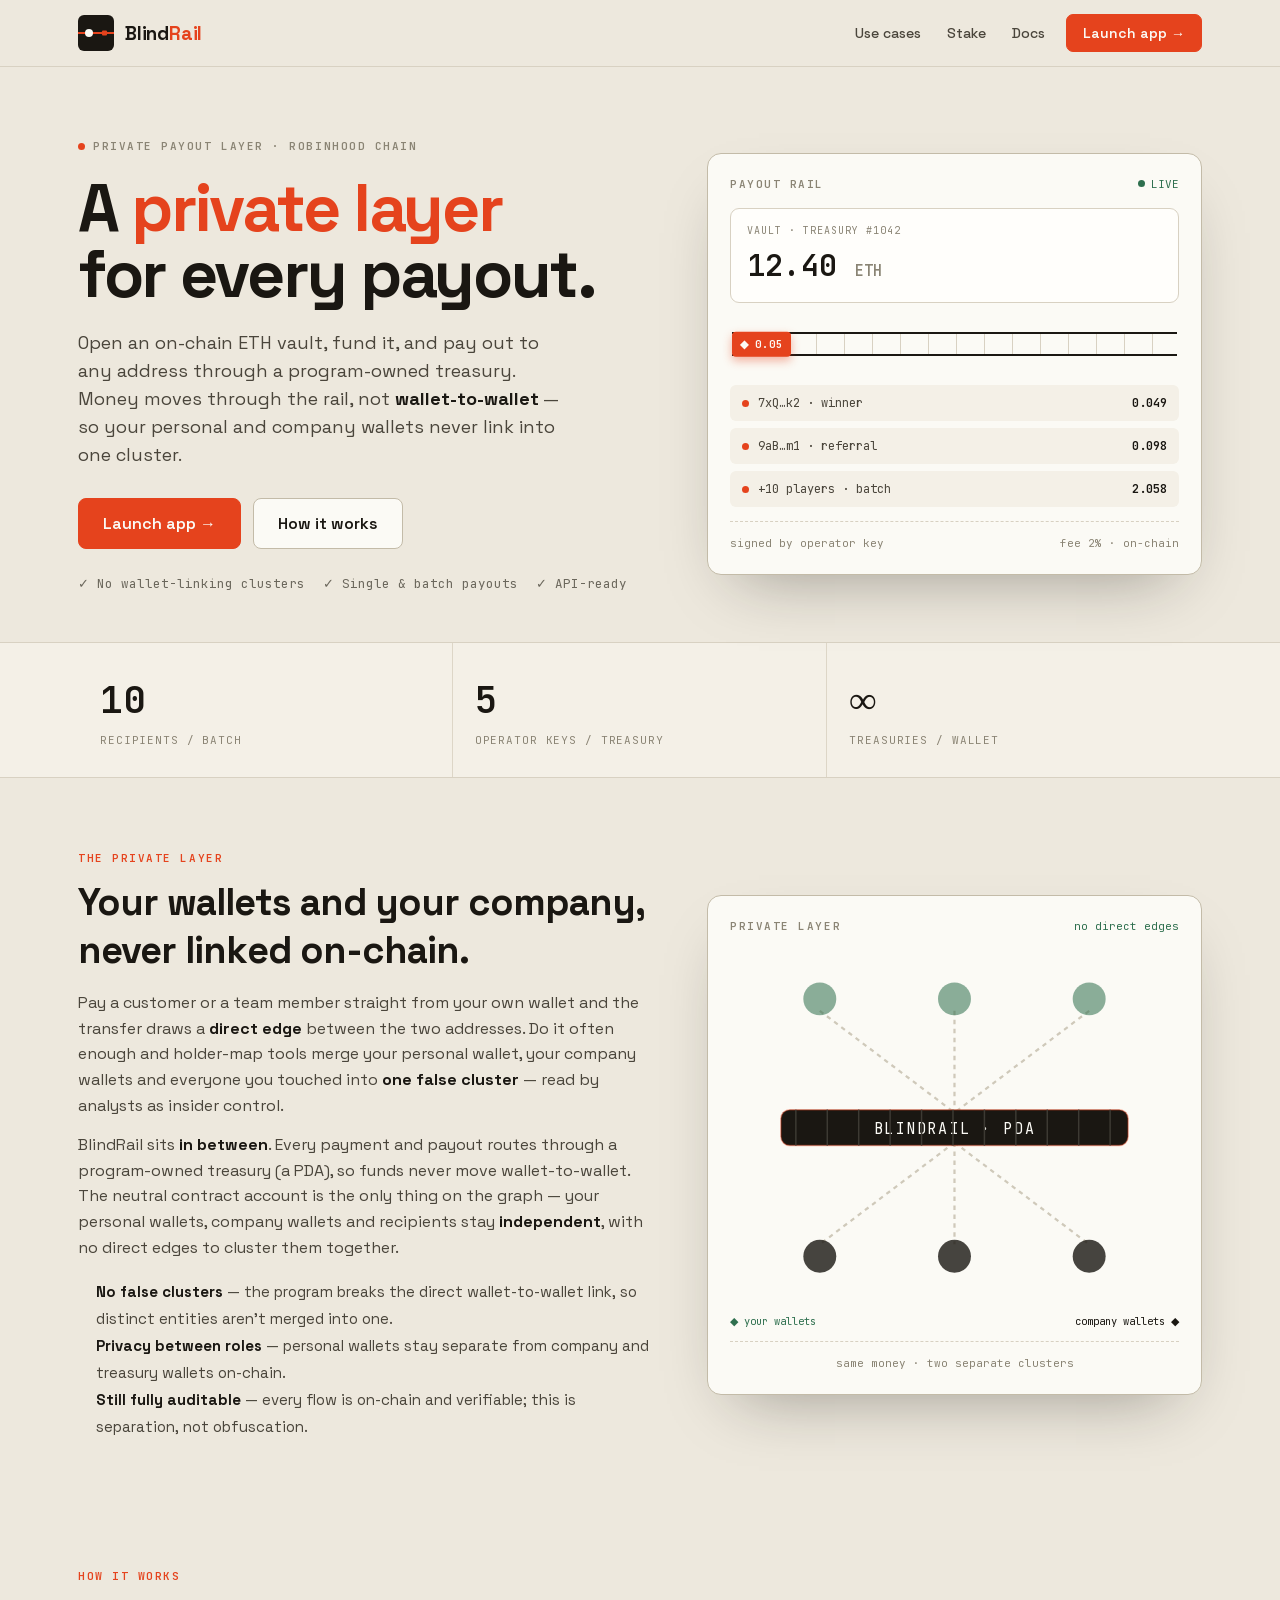
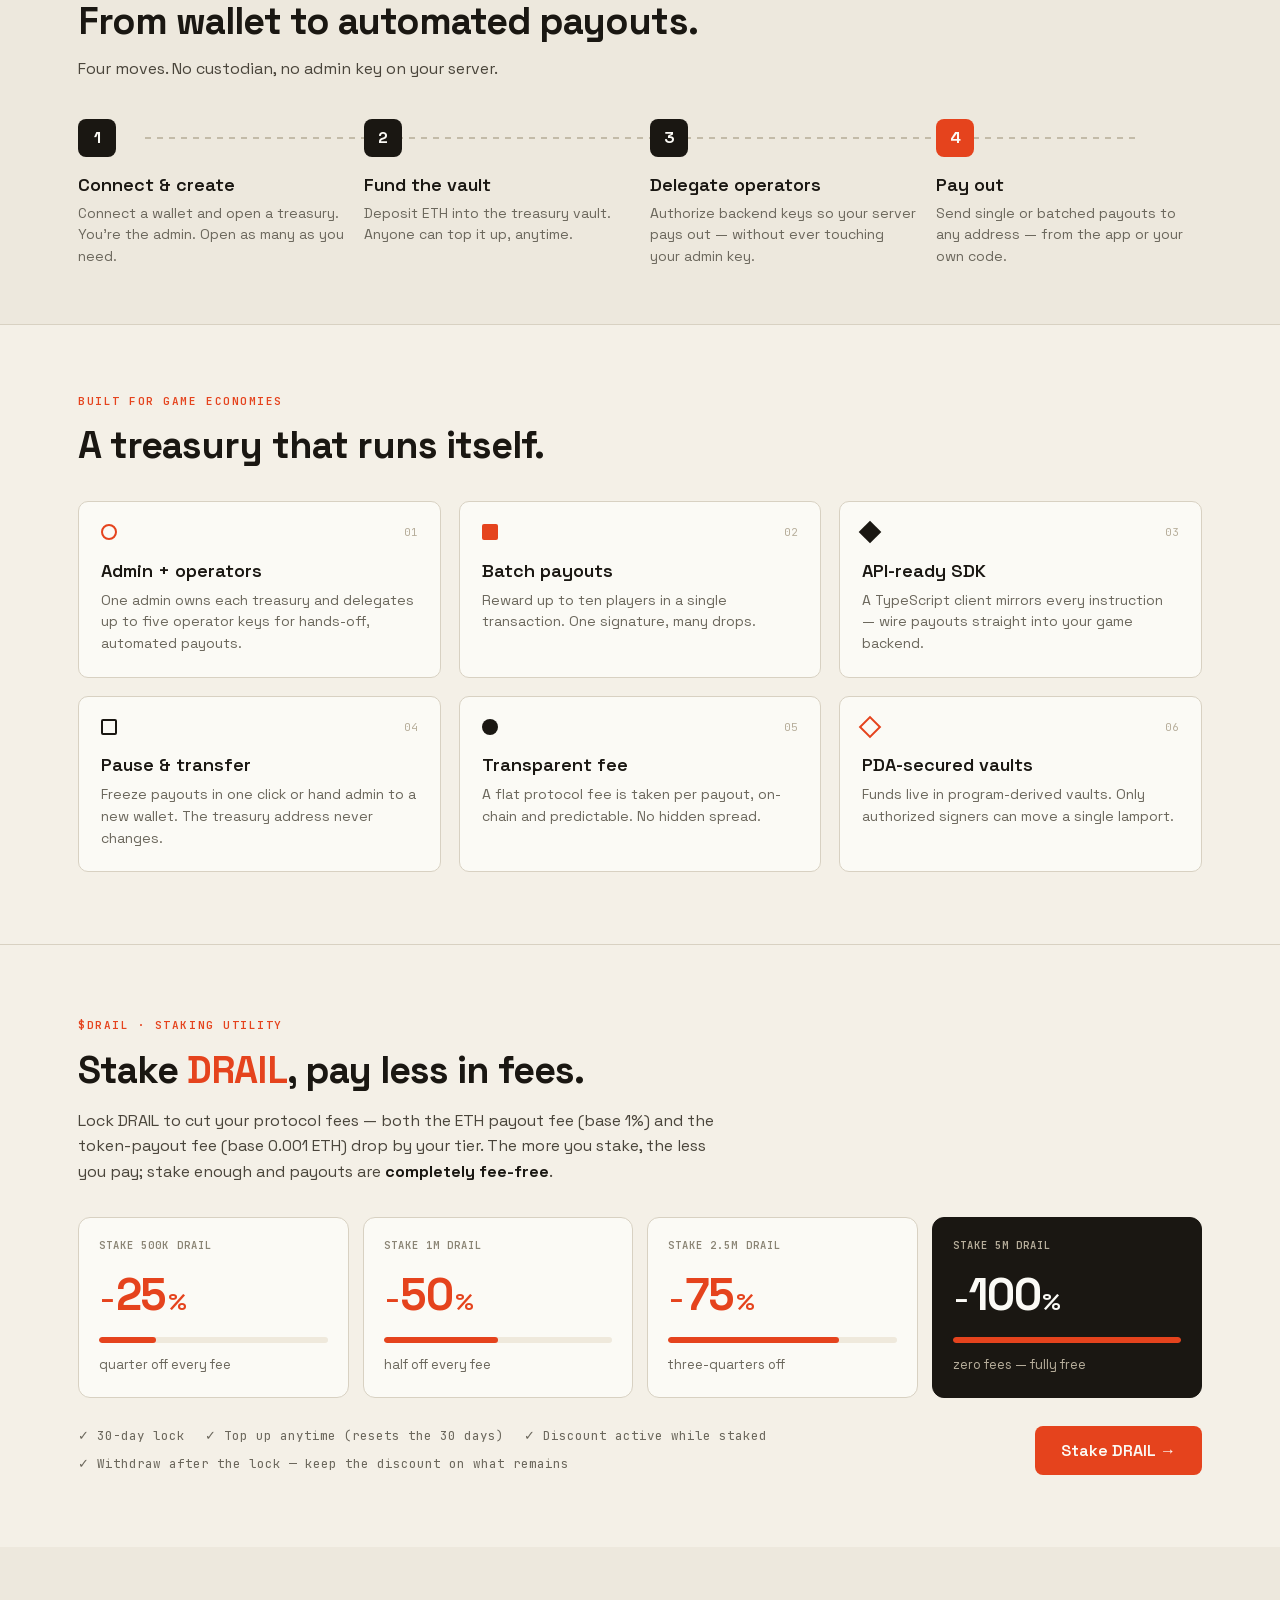
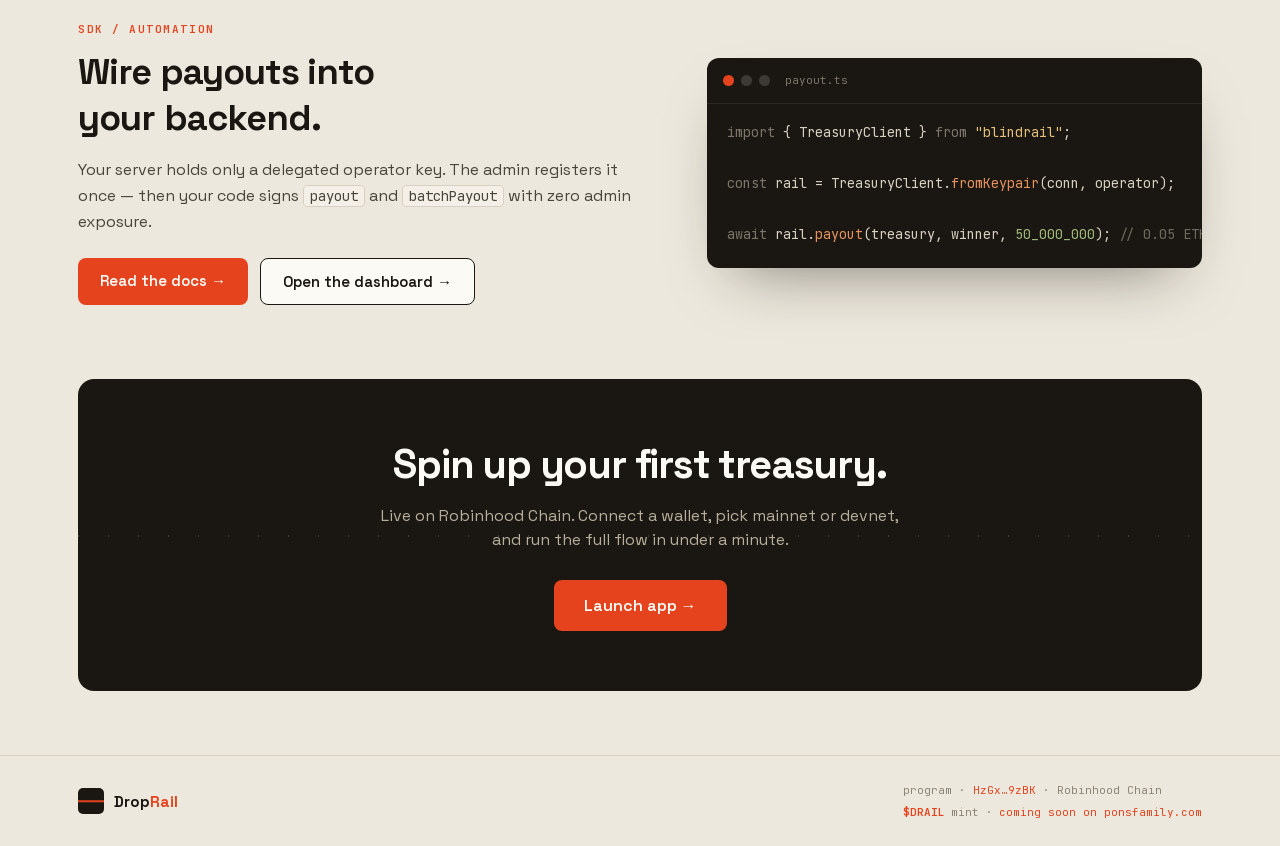
==== commit 57f353f8: "Fix remaining uppercase SOLANA text" ====
--- a/dashboard.html
+++ b/dashboard.html
@@ -1 +1 @@
-<!DOCTYPE html><html lang="en" class="__variable_49a339 __variable_f9e569"><head><meta charSet="utf-8"/><meta name="viewport" content="width=device-width, initial-scale=1"/><link rel="preload" href="/_next/static/media/36966cca54120369-s.p.woff2" as="font" crossorigin="" type="font/woff2"/><link rel="preload" href="/_next/static/media/558ca1a6aa3cb55e-s.p.woff2" as="font" crossorigin="" type="font/woff2"/><link rel="stylesheet" href="/_next/static/css/9603239ec9cff458.css" data-precedence="next"/><link rel="preload" as="script" fetchPriority="low" href="/_next/static/chunks/webpack-2c2a95b5d367c415.js"/><script src="/_next/static/chunks/fd9d1056-9970ff6139dfdef8.js" async=""></script><script src="/_next/static/chunks/23-c47a2f7b0a596927.js" async=""></script><script src="/_next/static/chunks/main-app-816b7915091fe045.js" async=""></script><script src="/_next/static/chunks/231-1e42d08be2a8a8d6.js" async=""></script><script src="/_next/static/chunks/app/page-a452a9f243748828.js" async=""></script><script src="/_next/static/chunks/3a91511d-874b452e94913b13.js" async=""></script><script src="/_next/static/chunks/558-7032055d3ad6cde8.js" async=""></script><script src="/_next/static/chunks/881-1c5c4400940292ae.js" async=""></script><script src="/_next/static/chunks/818-c2df365b301e4c33.js" async=""></script><script src="/_next/static/chunks/app/layout-2eea72ee2280c048.js" async=""></script><title>BlindRail — A private layer for every payout</title><meta name="description" content="Open an on-chain ETH vault and pay out through a program-owned treasury, so money moves through the rail instead of wallet-to-wallet. Your personal and company wallets never link into one on-chain cluster. Built on Robinhood Chain."/><link rel="icon" href="/icon.svg?e81841603d78a1f6" type="image/svg+xml" sizes="any"/><link rel="apple-touch-icon" href="/apple-icon.png?58f234ccf514cdd7" type="image/png" sizes="180x180"/><meta name="next-size-adjust"/><script src="/_next/static/chunks/polyfills-78c92fac7aa8fdd8.js" noModule=""></script></head><body class="min-h-screen antialiased"><header style="position:sticky;top:0;z-index:60;background:rgba(237,232,221,.82);backdrop-filter:blur(12px);border-bottom:1px solid #D8D1C2"><div style="max-width:1180px;margin:0 auto;padding:0 28px;height:66px;display:flex;align-items:center;justify-content:space-between;gap:20px"><button style="display:flex;align-items:center;gap:11px;background:none;border:none;cursor:pointer;padding:0"><div style="width:36px;height:36px;border-radius:6px;background:#1A1712;position:relative;overflow:hidden;flex:none"><div style="position:absolute;left:0;right:0;top:50%;height:2px;background:#E5431D;transform:translateY(-50%)"></div><div style="position:absolute;left:7px;top:50%;width:8px;height:8px;border-radius:50%;background:#FBFAF5;transform:translateY(-50%)"></div><div style="position:absolute;right:7px;top:50%;width:5px;height:5px;border-radius:1px;background:#E5431D;transform:translateY(-50%)"></div></div><span style="font:700 19px var(--font-grotesk);letter-spacing:-.01em;color:#1A1712">Blind<span style="color:#E5431D">Rail</span></span></button><nav style="display:flex;flex-wrap:nowrap;align-items:center;gap:4px"><a href="#private" class="nav-link nav-collapse" style="font:500 14px var(--font-grotesk);padding:8px 11px;border-radius:6px;white-space:nowrap">Private layer</a><a href="#how" class="nav-link nav-collapse" style="font:500 14px var(--font-grotesk);padding:8px 11px;border-radius:6px;white-space:nowrap">How it works</a><a href="#features" class="nav-link nav-collapse" style="font:500 14px var(--font-grotesk);padding:8px 11px;border-radius:6px;white-space:nowrap">Features</a><a href="/use-cases.html" class="nav-link nav-collapse" style="font:500 14px var(--font-grotesk);padding:8px 11px;border-radius:6px;white-space:nowrap">Use cases</a><a href="/stake.html" class="nav-link nav-collapse" style="font:500 14px var(--font-grotesk);padding:8px 11px;border-radius:6px;white-space:nowrap">Stake</a><a href="/docs.html" class="nav-link nav-collapse" style="font:500 14px var(--font-grotesk);padding:8px 11px;border-radius:6px;white-space:nowrap">Docs</a><button class="btn-rust" style="margin-left:6px;border-radius:7px;padding:9px 16px;font:600 14px var(--font-grotesk);white-space:nowrap">Launch app →</button></nav></div></header><main><section class="hero-grid" style="max-width:1180px;margin:0 auto;padding:66px 28px 48px"><div><div style="display:inline-flex;align-items:center;gap:8px;font-family:var(--font-mono);font-size:11px;letter-spacing:.14em;color:#8A8474;font-weight:600"><span style="width:7px;height:7px;border-radius:50%;background:#E5431D"></span>PRIVATE PAYOUT LAYER · SOLANA</div><h1 style="font:700 clamp(40px, 8.5vw, 66px)/1.0 var(--font-grotesk);letter-spacing:-.035em;margin:18px 0 0;color:#1A1712">A <span style="color:#E5431D">private layer</span><br/>for every payout.</h1><p style="max-width:480px;margin:22px 0 0;font-size:18px;line-height:1.55;color:#4A453B">Open an on-chain ETH vault, fund it, and pay out to any address through a program-owned treasury. Money moves through the rail, not <strong style="color:#1A1712">wallet-to-wallet</strong> — so your personal and company wallets never link into one cluster.</p><div style="display:flex;flex-wrap:wrap;gap:12px;margin-top:30px"><a class="btn-rust" style="border-radius:8px;padding:14px 24px;font:600 16px var(--font-grotesk);text-decoration:none" href="/dashboard.html">Launch app →</a><a href="#how" class="btn-paper" style="display:inline-flex;align-items:center;border-radius:8px;padding:14px 24px;font:600 16px var(--font-grotesk);text-decoration:none">How it works</a></div><div style="display:flex;flex-wrap:wrap;gap:18px;margin-top:26px;font-family:var(--font-mono);font-size:12.5px;color:#6B675C"><span>✓ No wallet-linking clusters</span><span>✓ Single &amp; batch payouts</span><span>✓ API-ready</span></div></div><div style="background:#FBFAF5;border:1px solid #C3BBA8;border-radius:14px;padding:22px;box-shadow:0 28px 64px -30px rgba(26,23,18,.4)"><div style="display:flex;align-items:center;justify-content:space-between"><span style="font-family:var(--font-mono);font-size:11px;letter-spacing:.14em;color:#8A8474;font-weight:600">PAYOUT RAIL</span><span style="display:inline-flex;align-items:center;gap:6px;font-family:var(--font-mono);font-size:11px;color:#2E6F4E"><span style="width:7px;height:7px;border-radius:50%;background:#2E6F4E;animation:pulseDot 1.6s ease-in-out infinite"></span>LIVE</span></div><div style="margin-top:16px;border:1px solid #D8D1C2;border-radius:9px;background:#FFFEFB;padding:14px 16px"><div style="font-family:var(--font-mono);font-size:10px;letter-spacing:.1em;color:#8A8474">VAULT · TREASURY #1042</div><div style="margin-top:5px;font-family:var(--font-mono);font-variant-numeric:tabular-nums;font-weight:600;font-size:30px;color:#1A1712">12.40 <span style="font-size:15px;color:#8A8474">ETH</span></div></div><div style="position:relative;height:50px;margin:16px 2px"><div style="position:absolute;left:0;right:0;top:13px;height:24px;background-image:repeating-linear-gradient(90deg,#D8D1C2 0 1px,transparent 1px 28px);border-top:2px solid #1A1712;border-bottom:2px solid #1A1712"></div><div style="position:absolute;top:50%;transform:translateY(-50%);animation:railTravel 3.4s linear infinite"><div style="display:flex;align-items:center;gap:6px;background:#E5431D;color:#FBFAF5;border-radius:4px;padding:4px 8px;font-family:var(--font-mono);font-size:11px;font-weight:600;box-shadow:0 4px 10px rgba(229,67,29,.4)">◆ 0.05</div></div></div><div style="display:flex;flex-direction:column;gap:7px"><div style="display:flex;align-items:center;justify-content:space-between;background:#F4F0E7;border-radius:6px;padding:9px 12px"><span style="display:flex;align-items:center;gap:9px;font-family:var(--font-mono);font-size:12px;color:#4A453B"><span style="width:7px;height:7px;border-radius:50%;background:#E5431D;animation:pulseDot 3.4s ease-in-out .2s infinite"></span>7xQ…k2 · winner</span><span style="font-family:var(--font-mono);font-size:12px;font-weight:600;color:#1A1712">0.049</span></div><div style="display:flex;align-items:center;justify-content:space-between;background:#F4F0E7;border-radius:6px;padding:9px 12px"><span style="display:flex;align-items:center;gap:9px;font-family:var(--font-mono);font-size:12px;color:#4A453B"><span style="width:7px;height:7px;border-radius:50%;background:#E5431D;animation:pulseDot 3.4s ease-in-out 1.1s infinite"></span>9aB…m1 · referral</span><span style="font-family:var(--font-mono);font-size:12px;font-weight:600;color:#1A1712">0.098</span></div><div style="display:flex;align-items:center;justify-content:space-between;background:#F4F0E7;border-radius:6px;padding:9px 12px"><span style="display:flex;align-items:center;gap:9px;font-family:var(--font-mono);font-size:12px;color:#4A453B"><span style="width:7px;height:7px;border-radius:50%;background:#E5431D;animation:pulseDot 3.4s ease-in-out 2.0s infinite"></span>+10 players · batch</span><span style="font-family:var(--font-mono);font-size:12px;font-weight:600;color:#1A1712">2.058</span></div></div><div style="display:flex;align-items:center;justify-content:space-between;margin-top:14px;padding-top:13px;border-top:1px dashed #D8D1C2;font-family:var(--font-mono);font-size:11px;color:#8A8474"><span>signed by operator key</span><span>fee 2% · on-chain</span></div></div></section><section style="border-top:1px solid #D8D1C2;border-bottom:1px solid #D8D1C2;background:#F4F0E7"><div style="max-width:1180px;margin:0 auto;padding:0 28px;display:grid;grid-template-columns:repeat(3,1fr)"><div style="padding:28px 22px;border-right:1px solid #DDD6C7"><div style="font-family:var(--font-mono);font-variant-numeric:tabular-nums;font-weight:600;font-size:38px;color:#1A1712">10</div><div style="margin-top:4px;font-family:var(--font-mono);font-size:11px;letter-spacing:.08em;color:#8A8474">RECIPIENTS / BATCH</div></div><div style="padding:28px 22px;border-right:1px solid #DDD6C7"><div style="font-family:var(--font-mono);font-variant-numeric:tabular-nums;font-weight:600;font-size:38px;color:#1A1712">5</div><div style="margin-top:4px;font-family:var(--font-mono);font-size:11px;letter-spacing:.08em;color:#8A8474">OPERATOR KEYS / TREASURY</div></div><div style="padding:28px 22px;border-right:none"><div style="font-family:var(--font-mono);font-variant-numeric:tabular-nums;font-weight:600;font-size:38px;color:#1A1712">∞</div><div style="margin-top:4px;font-family:var(--font-mono);font-size:11px;letter-spacing:.08em;color:#8A8474">TREASURIES / WALLET</div></div></div></section><section id="private" style="max-width:1180px;margin:0 auto;padding:72px 28px 56px;scroll-margin-top:70px"><div class="hero-grid" style="align-items:center"><div><div style="font-family:var(--font-mono);font-size:11px;letter-spacing:.14em;color:#E5431D;font-weight:600">THE PRIVATE LAYER</div><h2 style="font:700 38px var(--font-grotesk);letter-spacing:-.025em;margin:12px 0 0;color:#1A1712">Your wallets and your company,<br/>never linked on-chain.</h2><p style="margin:16px 0 0;font-size:16px;line-height:1.6;color:#4A453B">Pay a customer or a team member straight from your own wallet and the transfer draws a <strong style="color:#1A1712">direct edge</strong> between the two addresses. Do it often enough and holder-map tools merge your personal wallet, your company wallets and everyone you touched into <strong style="color:#1A1712">one false cluster</strong> — read by analysts as insider control.</p><p style="margin:14px 0 0;font-size:16px;line-height:1.6;color:#4A453B">BlindRail sits <strong style="color:#1A1712">in between</strong>. Every payment and payout routes through a program-owned treasury (a PDA), so funds never move wallet-to-wallet. The neutral contract account is the only thing on the graph — your personal wallets, company wallets and recipients stay <strong style="color:#1A1712">independent</strong>, with no direct edges to cluster them together.</p><ul style="margin:18px 0 0;padding-left:18px;line-height:1.8;font-size:15px;color:#4A453B"><li><strong style="color:#1A1712">No false clusters</strong> — the program breaks the direct wallet-to-wallet link, so distinct entities aren&#x27;t merged into one.</li><li><strong style="color:#1A1712">Privacy between roles</strong> — personal wallets stay separate from company and treasury wallets on-chain.</li><li><strong style="color:#1A1712">Still fully auditable</strong> — every flow is on-chain and verifiable; this is separation, not obfuscation.</li></ul></div><div style="background:#FBFAF5;border:1px solid #C3BBA8;border-radius:14px;padding:22px;box-shadow:0 28px 64px -30px rgba(26,23,18,.4)"><div style="display:flex;align-items:center;justify-content:space-between"><span style="font-family:var(--font-mono);font-size:11px;letter-spacing:.14em;color:#8A8474;font-weight:600">PRIVATE LAYER</span><span style="font-family:var(--font-mono);font-size:11px;color:#2E6F4E">no direct edges</span></div><svg viewBox="0 0 300 240" style="width:100%;display:block;margin-top:14px" aria-hidden="true"><g><line x1="60" y1="42" x2="150" y2="110" stroke="#CFC9BA" stroke-width="1.5" stroke-dasharray="3 3"></line><circle cx="60" cy="34" r="11" fill="#2E6F4E" opacity="0.55"></circle></g><g><line x1="150" y1="42" x2="150" y2="110" stroke="#CFC9BA" stroke-width="1.5" stroke-dasharray="3 3"></line><circle cx="150" cy="34" r="11" fill="#2E6F4E" opacity="0.55"></circle></g><g><line x1="240" y1="42" x2="150" y2="110" stroke="#CFC9BA" stroke-width="1.5" stroke-dasharray="3 3"></line><circle cx="240" cy="34" r="11" fill="#2E6F4E" opacity="0.55"></circle></g><g><line x1="150" y1="130" x2="60" y2="198" stroke="#CFC9BA" stroke-width="1.5" stroke-dasharray="3 3"></line><circle cx="60" cy="206" r="11" fill="#1A1712" opacity="0.8"></circle></g><g><line x1="150" y1="130" x2="150" y2="198" stroke="#CFC9BA" stroke-width="1.5" stroke-dasharray="3 3"></line><circle cx="150" cy="206" r="11" fill="#1A1712" opacity="0.8"></circle></g><g><line x1="150" y1="130" x2="240" y2="198" stroke="#CFC9BA" stroke-width="1.5" stroke-dasharray="3 3"></line><circle cx="240" cy="206" r="11" fill="#1A1712" opacity="0.8"></circle></g><rect x="34" y="108" width="232" height="24" rx="6" fill="#1A1712"></rect><rect x="34" y="108" width="232" height="24" rx="6" fill="none" stroke="#E5431D" stroke-width="1" opacity="0.4"></rect><text x="150" y="124" text-anchor="middle" fill="#FBFAF5" font-family="var(--font-mono)" font-size="10" letter-spacing="0.12em">BLINDRAIL · PDA</text><line x1="44" y1="108" x2="44" y2="132" stroke="#3D3A33" stroke-width="1"></line><line x1="65" y1="108" x2="65" y2="132" stroke="#3D3A33" stroke-width="1"></line><line x1="86" y1="108" x2="86" y2="132" stroke="#3D3A33" stroke-width="1"></line><line x1="107" y1="108" x2="107" y2="132" stroke="#3D3A33" stroke-width="1"></line><line x1="128" y1="108" x2="128" y2="132" stroke="#3D3A33" stroke-width="1"></line><line x1="149" y1="108" x2="149" y2="132" stroke="#3D3A33" stroke-width="1"></line><line x1="170" y1="108" x2="170" y2="132" stroke="#3D3A33" stroke-width="1"></line><line x1="191" y1="108" x2="191" y2="132" stroke="#3D3A33" stroke-width="1"></line><line x1="212" y1="108" x2="212" y2="132" stroke="#3D3A33" stroke-width="1"></line><line x1="233" y1="108" x2="233" y2="132" stroke="#3D3A33" stroke-width="1"></line><line x1="254" y1="108" x2="254" y2="132" stroke="#3D3A33" stroke-width="1"></line></svg><div style="display:flex;align-items:center;justify-content:space-between;margin-top:6px;font-family:var(--font-mono);font-size:10.5px;color:#8A8474"><span style="color:#2E6F4E">◆ your wallets</span><span style="color:#1A1712">company wallets ◆</span></div><div style="margin-top:12px;padding-top:13px;border-top:1px dashed #D8D1C2;font-family:var(--font-mono);font-size:11px;color:#8A8474;text-align:center">same money · two separate clusters</div></div></div></section><section id="how" style="max-width:1180px;margin:0 auto;padding:72px 28px 56px"><div style="font-family:var(--font-mono);font-size:11px;letter-spacing:.14em;color:#E5431D;font-weight:600">HOW IT WORKS</div><h2 style="font:700 38px var(--font-grotesk);letter-spacing:-.025em;margin:12px 0 0;color:#1A1712">From wallet to automated payouts.</h2><p style="max-width:540px;margin:12px 0 0;font-size:16px;color:#4A453B">Four moves. No custodian, no admin key on your server.</p><div class="steps-grid" style="position:relative;margin-top:38px"><div style="position:absolute;left:6%;right:6%;top:18px;height:2px;background-image:repeating-linear-gradient(90deg,#C3BBA8 0 6px,transparent 6px 12px)"></div><div style="position:relative"><div style="width:38px;height:38px;border-radius:8px;background:#1A1712;color:#FBFAF5;display:grid;place-items:center;font:700 16px var(--font-grotesk)">1</div><h3 style="margin:16px 0 0;font:600 18px var(--font-grotesk);color:#1A1712">Connect &amp; create</h3><p style="margin:7px 0 0;font-size:14px;line-height:1.55;color:#6B675C">Connect a wallet and open a treasury. You&#x27;re the admin. Open as many as you need.</p></div><div style="position:relative"><div style="width:38px;height:38px;border-radius:8px;background:#1A1712;color:#FBFAF5;display:grid;place-items:center;font:700 16px var(--font-grotesk)">2</div><h3 style="margin:16px 0 0;font:600 18px var(--font-grotesk);color:#1A1712">Fund the vault</h3><p style="margin:7px 0 0;font-size:14px;line-height:1.55;color:#6B675C">Deposit ETH into the treasury vault. Anyone can top it up, anytime.</p></div><div style="position:relative"><div style="width:38px;height:38px;border-radius:8px;background:#1A1712;color:#FBFAF5;display:grid;place-items:center;font:700 16px var(--font-grotesk)">3</div><h3 style="margin:16px 0 0;font:600 18px var(--font-grotesk);color:#1A1712">Delegate operators</h3><p style="margin:7px 0 0;font-size:14px;line-height:1.55;color:#6B675C">Authorize backend keys so your server pays out — without ever touching your admin key.</p></div><div style="position:relative"><div style="width:38px;height:38px;border-radius:8px;background:#E5431D;color:#FBFAF5;display:grid;place-items:center;font:700 16px var(--font-grotesk)">4</div><h3 style="margin:16px 0 0;font:600 18px var(--font-grotesk);color:#1A1712">Pay out</h3><p style="margin:7px 0 0;font-size:14px;line-height:1.55;color:#6B675C">Send single or batched payouts to any address — from the app or your own code.</p></div></div></section><section id="features" style="border-top:1px solid #D8D1C2;background:#F4F0E7"><div style="max-width:1180px;margin:0 auto;padding:68px 28px 72px"><div style="font-family:var(--font-mono);font-size:11px;letter-spacing:.14em;color:#E5431D;font-weight:600">BUILT FOR GAME ECONOMIES</div><h2 style="font:700 38px var(--font-grotesk);letter-spacing:-.025em;margin:12px 0 32px;color:#1A1712">A treasury that runs itself.</h2><div class="feat-grid"><div style="background:#FBFAF5;border:1px solid #D8D1C2;border-radius:10px;padding:22px"><div style="display:flex;align-items:center;justify-content:space-between"><span style="width:16px;height:16px;border-radius:50%;border:2px solid #E5431D"></span><span style="font-family:var(--font-mono);font-size:11px;color:#B7AE9B">01</span></div><h3 style="margin:18px 0 0;font:600 18px var(--font-grotesk)">Admin + operators</h3><p style="margin:8px 0 0;font-size:14px;line-height:1.55;color:#6B675C">One admin owns each treasury and delegates up to five operator keys for hands-off, automated payouts.</p></div><div style="background:#FBFAF5;border:1px solid #D8D1C2;border-radius:10px;padding:22px"><div style="display:flex;align-items:center;justify-content:space-between"><span style="width:16px;height:16px;background:#E5431D;border-radius:2px"></span><span style="font-family:var(--font-mono);font-size:11px;color:#B7AE9B">02</span></div><h3 style="margin:18px 0 0;font:600 18px var(--font-grotesk)">Batch payouts</h3><p style="margin:8px 0 0;font-size:14px;line-height:1.55;color:#6B675C">Reward up to ten players in a single transaction. One signature, many drops.</p></div><div style="background:#FBFAF5;border:1px solid #D8D1C2;border-radius:10px;padding:22px"><div style="display:flex;align-items:center;justify-content:space-between"><span style="width:16px;height:16px;background:#1A1712;transform:rotate(45deg)"></span><span style="font-family:var(--font-mono);font-size:11px;color:#B7AE9B">03</span></div><h3 style="margin:18px 0 0;font:600 18px var(--font-grotesk)">API-ready SDK</h3><p style="margin:8px 0 0;font-size:14px;line-height:1.55;color:#6B675C">A TypeScript client mirrors every instruction — wire payouts straight into your game backend.</p></div><div style="background:#FBFAF5;border:1px solid #D8D1C2;border-radius:10px;padding:22px"><div style="display:flex;align-items:center;justify-content:space-between"><span style="width:16px;height:16px;border:2px solid #1A1712;border-radius:2px"></span><span style="font-family:var(--font-mono);font-size:11px;color:#B7AE9B">04</span></div><h3 style="margin:18px 0 0;font:600 18px var(--font-grotesk)">Pause &amp; transfer</h3><p style="margin:8px 0 0;font-size:14px;line-height:1.55;color:#6B675C">Freeze payouts in one click or hand admin to a new wallet. The treasury address never changes.</p></div><div style="background:#FBFAF5;border:1px solid #D8D1C2;border-radius:10px;padding:22px"><div style="display:flex;align-items:center;justify-content:space-between"><span style="width:16px;height:16px;border-radius:50%;background:#1A1712"></span><span style="font-family:var(--font-mono);font-size:11px;color:#B7AE9B">05</span></div><h3 style="margin:18px 0 0;font:600 18px var(--font-grotesk)">Transparent fee</h3><p style="margin:8px 0 0;font-size:14px;line-height:1.55;color:#6B675C">A flat protocol fee is taken per payout, on-chain and predictable. No hidden spread.</p></div><div style="background:#FBFAF5;border:1px solid #D8D1C2;border-radius:10px;padding:22px"><div style="display:flex;align-items:center;justify-content:space-between"><span style="width:16px;height:16px;border:2px solid #E5431D;transform:rotate(45deg)"></span><span style="font-family:var(--font-mono);font-size:11px;color:#B7AE9B">06</span></div><h3 style="margin:18px 0 0;font:600 18px var(--font-grotesk)">PDA-secured vaults</h3><p style="margin:8px 0 0;font-size:14px;line-height:1.55;color:#6B675C">Funds live in program-derived vaults. Only authorized signers can move a single lamport.</p></div></div></div></section><section id="stake" style="border-top:1px solid #D8D1C2;background:#F4F0E7"><div style="max-width:1180px;margin:0 auto;padding:72px 28px;scroll-margin-top:70px"><div style="font-family:var(--font-mono);font-size:11px;letter-spacing:.14em;color:#E5431D;font-weight:600">$DRAIL · STAKING UTILITY</div><h2 style="font:700 38px var(--font-grotesk);letter-spacing:-.025em;margin:12px 0 0;color:#1A1712">Stake <span style="color:#E5431D">DRAIL</span>, pay less in fees.</h2><p style="max-width:640px;margin:14px 0 0;font-size:16px;line-height:1.6;color:#4A453B">Lock DRAIL to cut your protocol fees — both the ETH payout fee (base 1%) and the token-payout fee (base 0.001 ETH) drop by your tier. The more you stake, the less you pay; stake enough and payouts are <strong style="color:#1A1712">completely fee-free</strong>.</p><div class="tier-grid" style="margin-top:32px"><div style="position:relative;overflow:hidden;background:#FBFAF5;border:1px solid #D8D1C2;border-radius:12px;padding:20px 20px 22px"><div style="font-family:var(--font-mono);font-size:10.5px;letter-spacing:.1em;color:#8A8474;font-weight:600">STAKE <!-- -->500K<!-- --> DRAIL</div><div style="margin:14px 0 0;display:flex;align-items:baseline;gap:2px;font:700 44px var(--font-grotesk);letter-spacing:-.03em;color:#E5431D"><span style="font-size:26px">−</span>25<span style="font-size:24px">%</span></div><div style="margin-top:14px;height:6px;border-radius:3px;background:#EFE9DC;overflow:hidden"><div style="width:25%;height:100%;border-radius:3px;background:#E5431D"></div></div><div style="margin-top:12px;font-size:13px;color:#6B675C">quarter off every fee</div></div><div style="position:relative;overflow:hidden;background:#FBFAF5;border:1px solid #D8D1C2;border-radius:12px;padding:20px 20px 22px"><div style="font-family:var(--font-mono);font-size:10.5px;letter-spacing:.1em;color:#8A8474;font-weight:600">STAKE <!-- -->1M<!-- --> DRAIL</div><div style="margin:14px 0 0;display:flex;align-items:baseline;gap:2px;font:700 44px var(--font-grotesk);letter-spacing:-.03em;color:#E5431D"><span style="font-size:26px">−</span>50<span style="font-size:24px">%</span></div><div style="margin-top:14px;height:6px;border-radius:3px;background:#EFE9DC;overflow:hidden"><div style="width:50%;height:100%;border-radius:3px;background:#E5431D"></div></div><div style="margin-top:12px;font-size:13px;color:#6B675C">half off every fee</div></div><div style="position:relative;overflow:hidden;background:#FBFAF5;border:1px solid #D8D1C2;border-radius:12px;padding:20px 20px 22px"><div style="font-family:var(--font-mono);font-size:10.5px;letter-spacing:.1em;color:#8A8474;font-weight:600">STAKE <!-- -->2.5M<!-- --> DRAIL</div><div style="margin:14px 0 0;display:flex;align-items:baseline;gap:2px;font:700 44px var(--font-grotesk);letter-spacing:-.03em;color:#E5431D"><span style="font-size:26px">−</span>75<span style="font-size:24px">%</span></div><div style="margin-top:14px;height:6px;border-radius:3px;background:#EFE9DC;overflow:hidden"><div style="width:75%;height:100%;border-radius:3px;background:#E5431D"></div></div><div style="margin-top:12px;font-size:13px;color:#6B675C">three-quarters off</div></div><div style="position:relative;overflow:hidden;background:#1A1712;border:1px solid #1A1712;border-radius:12px;padding:20px 20px 22px"><div style="font-family:var(--font-mono);font-size:10.5px;letter-spacing:.1em;color:#B7AE9B;font-weight:600">STAKE <!-- -->5M<!-- --> DRAIL</div><div style="margin:14px 0 0;display:flex;align-items:baseline;gap:2px;font:700 44px var(--font-grotesk);letter-spacing:-.03em;color:#FBFAF5"><span style="font-size:26px">−</span>100<span style="font-size:24px">%</span></div><div style="margin-top:14px;height:6px;border-radius:3px;background:#2A2722;overflow:hidden"><div style="width:100%;height:100%;border-radius:3px;background:#E5431D"></div></div><div style="margin-top:12px;font-size:13px;color:#B7AE9B">zero fees — fully free</div></div></div><div style="display:flex;flex-wrap:wrap;align-items:center;justify-content:space-between;gap:18px;margin-top:28px"><div style="display:flex;flex-wrap:wrap;gap:10px 20px;font-family:var(--font-mono);font-size:12.5px;color:#6B675C;max-width:720px"><span>✓ 30-day lock</span><span>✓ Top up anytime (resets the 30 days)</span><span>✓ Discount active while staked</span><span>✓ Withdraw after the lock — keep the discount on what remains</span></div><a class="btn-rust" style="border-radius:8px;padding:14px 26px;font:600 16px var(--font-grotesk);text-decoration:none;white-space:nowrap;border:none" href="/stake.html">Stake DRAIL →</a></div></div></section><section id="sdk" class="hero-grid" style="max-width:1180px;margin:0 auto;padding:74px 28px"><div><div style="font-family:var(--font-mono);font-size:11px;letter-spacing:.14em;color:#E5431D;font-weight:600">SDK / AUTOMATION</div><h2 style="font:700 36px var(--font-grotesk);letter-spacing:-.025em;margin:12px 0 0;color:#1A1712">Wire payouts into<br/>your backend.</h2><p style="margin:16px 0 0;font-size:16px;line-height:1.6;color:#4A453B">Your server holds only a delegated operator key. The admin registers it once — then your code signs <code style="font-family:var(--font-mono);font-size:14px;background:#F4F0E7;border:1px solid #D8D1C2;border-radius:4px;padding:1px 6px">payout</code> and <code style="font-family:var(--font-mono);font-size:14px;background:#F4F0E7;border:1px solid #D8D1C2;border-radius:4px;padding:1px 6px">batchPayout</code> with zero admin exposure.</p><div style="display:flex;flex-wrap:wrap;gap:12px;margin-top:24px"><a class="btn-rust" style="display:inline-block;border-radius:8px;padding:13px 22px;font:600 15px var(--font-grotesk);text-decoration:none;border:none" href="/docs.html">Read the docs →</a><a class="btn-inkghost" style="display:inline-block;border-radius:8px;padding:13px 22px;font:600 15px var(--font-grotesk);text-decoration:none" href="/dashboard.html">Open the dashboard →</a></div></div><div style="min-width:0;background:#1A1712;border-radius:12px;overflow:hidden;box-shadow:0 28px 64px -30px rgba(26,23,18,.55)"><div style="display:flex;align-items:center;gap:7px;padding:14px 16px;border-bottom:1px solid #2A2722"><span style="width:11px;height:11px;border-radius:50%;background:#E5431D"></span><span style="width:11px;height:11px;border-radius:50%;background:#3D3A33"></span><span style="width:11px;height:11px;border-radius:50%;background:#3D3A33"></span><span style="margin-left:8px;font-family:var(--font-mono);font-size:11px;color:#7C766A">payout.ts</span></div><div style="overflow-x:auto;padding:16px 20px 20px"><div style="width:max-content;font-family:var(--font-mono);font-size:13.5px;line-height:1.9;color:#D8D1C2"><div style="white-space:pre"><span style="color:#7C766A">import</span> <!-- -->{ TreasuryClient } <span style="color:#7C766A">from</span> <span style="color:#E5C07B">&quot;blindrail&quot;</span>;</div><div style="white-space:pre;height:1.9em"> </div><div style="white-space:pre"><span style="color:#7C766A">const</span> rail = TreasuryClient.<span style="color:#E5915E">fromKeypair</span>(conn, operator);</div><div style="white-space:pre;height:1.9em"> </div><div style="white-space:pre"><span style="color:#7C766A">await</span> rail.<span style="color:#E5915E">payout</span>(treasury, winner, <span style="color:#9FB87A">50_000_000</span>); <span style="color:#6E6A5E">// 0.05 ETH</span></div></div></div></div></section><section style="max-width:1180px;margin:0 auto 64px;padding:0 28px"><div style="background:#1A1712;border-radius:16px;padding:60px 40px;text-align:center;position:relative;overflow:hidden"><div style="position:absolute;left:0;right:0;top:50%;height:2px;background-image:repeating-linear-gradient(90deg,#3D3A33 0 1px,transparent 1px 30px)"></div><div style="position:relative"><h2 style="font:700 clamp(28px, 6vw, 40px) var(--font-grotesk);letter-spacing:-.03em;margin:0;color:#FBFAF5">Spin up your first treasury.</h2><p style="margin:14px auto 0;max-width:520px;font-size:16px;color:#B7AE9B">Live on Robinhood Chain. Connect a wallet, pick mainnet or devnet, and run the full flow in under a minute.</p><a class="btn-rust" style="display:inline-block;margin-top:28px;border-radius:8px;padding:15px 30px;font:600 16px var(--font-grotesk);text-decoration:none;border:none" href="/dashboard.html">Launch app →</a></div></div></section><footer style="border-top:1px solid #D8D1C2"><div style="max-width:1180px;margin:0 auto;padding:26px 28px;display:flex;flex-wrap:wrap;align-items:center;justify-content:space-between;gap:14px"><div style="display:flex;align-items:center;gap:10px"><div style="width:26px;height:26px;border-radius:5px;background:#1A1712;position:relative;overflow:hidden;flex:none"><div style="position:absolute;left:0;right:0;top:50%;height:1.5px;background:#E5431D;transform:translateY(-50%)"></div></div><span style="font:700 15px var(--font-grotesk)">Blind<span style="color:#E5431D">Rail</span></span></div><div style="display:flex;flex-direction:column;gap:5px;align-items:flex-start;max-width:100%"><div style="font-family:var(--font-mono);font-size:11px;color:#8A8474">program ·<!-- --> <a href="https://solscan.io/account/HzGxztZEtQkkNyXDKejtUu4M9RtXa1TPoiGhiLnP9zBK" target="_blank" rel="noreferrer" class="lnk-rust">HzGx…9zBK</a> <!-- -->· Robinhood Chain</div><div style="font-family:var(--font-mono);font-size:11px;color:#8A8474;display:flex;align-items:center;gap:6px;flex-wrap:wrap"><span style="color:#E5431D;font-weight:600">$DRAIL</span> mint ·<!-- --> <a href="https://solscan.io/token/coming soon on ponsfamily.com" target="_blank" rel="noreferrer" class="lnk-rust" style="word-break:break-all">coming soon on ponsfamily.com</a></div></div></div></footer></main><script src="/_next/static/chunks/webpack-2c2a95b5d367c415.js" async=""></script><script>(self.__next_f=self.__next_f||[]).push([0]);self.__next_f.push([2,null])</script><script>self.__next_f.push([1,"1:HL[\"/_next/static/media/36966cca54120369-s.p.woff2\",\"font\",{\"crossOrigin\":\"\",\"type\":\"font/woff2\"}]\n2:HL[\"/_next/static/media/558ca1a6aa3cb55e-s.p.woff2\",\"font\",{\"crossOrigin\":\"\",\"type\":\"font/woff2\"}]\n3:HL[\"/_next/static/css/9603239ec9cff458.css\",\"style\"]\n"])</script><script>self.__next_f.push([1,"4:I[5751,[],\"\"]\n6:I[231,[\"231\",\"static/chunks/231-1e42d08be2a8a8d6.js\",\"931\",\"static/chunks/app/page-a452a9f243748828.js\"],\"\"]\n7:I[5496,[\"814\",\"static/chunks/3a91511d-874b452e94913b13.js\",\"558\",\"static/chunks/558-7032055d3ad6cde8.js\",\"881\",\"static/chunks/881-1c5c4400940292ae.js\",\"818\",\"static/chunks/818-c2df365b301e4c33.js\",\"185\",\"static/chunks/app/layout-2eea72ee2280c048.js\"],\"Providers\"]\n8:I[552,[\"814\",\"static/chunks/3a91511d-874b452e94913b13.js\",\"558\",\"static/chunks/558-7032055d3ad6cde8.js\",\"881\",\"static/chunks/881-1c5c4400940292ae.js\",\"818\",\"static/chunks/818-c2df365b301e4c33.js\",\"185\",\"static/chunks/app/layout-2eea72ee2280c048.js\"],\"Navbar\"]\n9:I[6639,[\"814\",\"static/chunks/3a91511d-874b452e94913b13.js\",\"558\",\"static/chunks/558-7032055d3ad6cde8.js\",\"881\",\"static/chunks/881-1c5c4400940292ae.js\",\"818\",\"static/chunks/818-c2df365b301e4c33.js\",\"185\",\"static/chunks/app/layout-2eea72ee2280c048.js\"],\"ErrorBoundary\"]\na:I[9275,[],\"\"]\nb:I[1343,[],\"\"]\nd:I[6130,[],\"\"]\ne:[]\n"])</script><script>self.__next_f.push([1,"0:[[[\"$\",\"link\",\"0\",{\"rel\":\"stylesheet\",\"href\":\"/_next/static/css/9603239ec9cff458.css\",\"precedence\":\"next\",\"crossOrigin\":\"$undefined\"}]],[\"$\",\"$L4\",null,{\"buildId\":\"PyaNWWIBzHgPkcPquBRI7\",\"assetPrefix\":\"\",\"initialCanonicalUrl\":\"/\",\"initialTree\":[\"\",{\"children\":[\"__PAGE__\",{}]},\"$undefined\",\"$undefined\",true],\"initialSeedData\":[\"\",{\"children\":[\"__PAGE__\",{},[[\"$L5\",[[\"$\",\"section\",null,{\"className\":\"hero-grid\",\"style\":{\"maxWidth\":1180,\"margin\":\"0 auto\",\"padding\":\"66px 28px 48px\"},\"children\":[[\"$\",\"div\",null,{\"children\":[[\"$\",\"div\",null,{\"style\":{\"display\":\"inline-flex\",\"alignItems\":\"center\",\"gap\":8,\"fontFamily\":\"var(--font-mono)\",\"fontSize\":11,\"letterSpacing\":\".14em\",\"color\":\"#8A8474\",\"fontWeight\":600},\"children\":[[\"$\",\"span\",null,{\"style\":{\"width\":7,\"height\":7,\"borderRadius\":\"50%\",\"background\":\"#E5431D\"}}],\"PRIVATE PAYOUT LAYER · SOLANA\"]}],[\"$\",\"h1\",null,{\"style\":{\"font\":\"700 clamp(40px, 8.5vw, 66px)/1.0 var(--font-grotesk)\",\"letterSpacing\":\"-.035em\",\"margin\":\"18px 0 0\",\"color\":\"#1A1712\"},\"children\":[\"A \",[\"$\",\"span\",null,{\"style\":{\"color\":\"#E5431D\"},\"children\":\"private layer\"}],[\"$\",\"br\",null,{}],\"for every payout.\"]}],[\"$\",\"p\",null,{\"style\":{\"maxWidth\":480,\"margin\":\"22px 0 0\",\"fontSize\":18,\"lineHeight\":1.55,\"color\":\"#4A453B\"},\"children\":[\"Open an on-chain ETH vault, fund it, and pay out to any address through a program-owned treasury. Money moves through the rail, not \",[\"$\",\"strong\",null,{\"style\":{\"color\":\"#1A1712\"},\"children\":\"wallet-to-wallet\"}],\" — so your personal and company wallets never link into one cluster.\"]}],[\"$\",\"div\",null,{\"style\":{\"display\":\"flex\",\"flexWrap\":\"wrap\",\"gap\":12,\"marginTop\":30},\"children\":[[\"$\",\"$L6\",null,{\"href\":\"/dashboard\",\"className\":\"btn-rust\",\"style\":{\"borderRadius\":8,\"padding\":\"14px 24px\",\"font\":\"600 16px var(--font-grotesk)\",\"textDecoration\":\"none\"},\"children\":\"Launch app →\"}],[\"$\",\"a\",null,{\"href\":\"#how\",\"className\":\"btn-paper\",\"style\":{\"display\":\"inline-flex\",\"alignItems\":\"center\",\"borderRadius\":8,\"padding\":\"14px 24px\",\"font\":\"600 16px var(--font-grotesk)\",\"textDecoration\":\"none\"},\"children\":\"How it works\"}]]}],[\"$\",\"div\",null,{\"style\":{\"display\":\"flex\",\"flexWrap\":\"wrap\",\"gap\":18,\"marginTop\":26,\"fontFamily\":\"var(--font-mono)\",\"fontSize\":12.5,\"color\":\"#6B675C\"},\"children\":[[\"$\",\"span\",null,{\"children\":\"✓ No wallet-linking clusters\"}],[\"$\",\"span\",null,{\"children\":\"✓ Single \u0026 batch payouts\"}],[\"$\",\"span\",null,{\"children\":\"✓ API-ready\"}]]}]]}],[\"$\",\"div\",null,{\"style\":{\"background\":\"#FBFAF5\",\"border\":\"1px solid #C3BBA8\",\"borderRadius\":14,\"padding\":22,\"boxShadow\":\"0 28px 64px -30px rgba(26,23,18,.4)\"},\"children\":[[\"$\",\"div\",null,{\"style\":{\"display\":\"flex\",\"alignItems\":\"center\",\"justifyContent\":\"space-between\"},\"children\":[[\"$\",\"span\",null,{\"style\":{\"fontFamily\":\"var(--font-mono)\",\"fontSize\":11,\"letterSpacing\":\".14em\",\"color\":\"#8A8474\",\"fontWeight\":600},\"children\":\"PAYOUT RAIL\"}],[\"$\",\"span\",null,{\"style\":{\"display\":\"inline-flex\",\"alignItems\":\"center\",\"gap\":6,\"fontFamily\":\"var(--font-mono)\",\"fontSize\":11,\"color\":\"#2E6F4E\"},\"children\":[[\"$\",\"span\",null,{\"style\":{\"width\":7,\"height\":7,\"borderRadius\":\"50%\",\"background\":\"#2E6F4E\",\"animation\":\"pulseDot 1.6s ease-in-out infinite\"}}],\"LIVE\"]}]]}],[\"$\",\"div\",null,{\"style\":{\"marginTop\":16,\"border\":\"1px solid #D8D1C2\",\"borderRadius\":9,\"background\":\"#FFFEFB\",\"padding\":\"14px 16px\"},\"children\":[[\"$\",\"div\",null,{\"style\":{\"fontFamily\":\"var(--font-mono)\",\"fontSize\":10,\"letterSpacing\":\".1em\",\"color\":\"#8A8474\"},\"children\":\"VAULT · TREASURY #1042\"}],[\"$\",\"div\",null,{\"style\":{\"marginTop\":5,\"fontFamily\":\"var(--font-mono)\",\"fontVariantNumeric\":\"tabular-nums\",\"fontWeight\":600,\"fontSize\":30,\"color\":\"#1A1712\"},\"children\":[\"12.40 \",[\"$\",\"span\",null,{\"style\":{\"fontSize\":15,\"color\":\"#8A8474\"},\"children\":\"ETH\"}]]}]]}],[\"$\",\"div\",null,{\"style\":{\"position\":\"relative\",\"height\":50,\"margin\":\"16px 2px\"},\"children\":[[\"$\",\"div\",null,{\"style\":{\"position\":\"absolute\",\"left\":0,\"right\":0,\"top\":13,\"height\":24,\"backgroundImage\":\"repeating-linear-gradient(90deg,#D8D1C2 0 1px,transparent 1px 28px)\",\"borderTop\":\"2px solid #1A1712\",\"borderBottom\":\"2px solid #1A1712\"}}],[\"$\",\"div\",null,{\"style\":{\"position\":\"absolute\",\"top\":\"50%\",\"transform\":\"translateY(-50%)\",\"animation\":\"railTravel 3.4s linear infinite\"},\"children\":[\"$\",\"div\",null,{\"style\":{\"display\":\"flex\",\"alignItems\":\"center\",\"gap\":6,\"background\":\"#E5431D\",\"color\":\"#FBFAF5\",\"borderRadius\":4,\"padding\":\"4px 8px\",\"fontFamily\":\"var(--font-mono)\",\"fontSize\":11,\"fontWeight\":600,\"boxShadow\":\"0 4px 10px rgba(229,67,29,.4)\"},\"children\":\"◆ 0.05\"}]}]]}],[\"$\",\"div\",null,{\"style\":{\"display\":\"flex\",\"flexDirection\":\"column\",\"gap\":7},\"children\":[[\"$\",\"div\",\"0\",{\"style\":{\"display\":\"flex\",\"alignItems\":\"center\",\"justifyContent\":\"space-between\",\"background\":\"#F4F0E7\",\"borderRadius\":6,\"padding\":\"9px 12px\"},\"children\":[[\"$\",\"span\",null,{\"style\":{\"display\":\"flex\",\"alignItems\":\"center\",\"gap\":9,\"fontFamily\":\"var(--font-mono)\",\"fontSize\":12,\"color\":\"#4A453B\"},\"children\":[[\"$\",\"span\",null,{\"style\":{\"width\":7,\"height\":7,\"borderRadius\":\"50%\",\"background\":\"#E5431D\",\"animation\":\"pulseDot 3.4s ease-in-out .2s infinite\"}}],\"7xQ…k2 · winner\"]}],[\"$\",\"span\",null,{\"style\":{\"fontFamily\":\"var(--font-mono)\",\"fontSize\":12,\"fontWeight\":600,\"color\":\"#1A1712\"},\"children\":\"0.049\"}]]}],[\"$\",\"div\",\"1\",{\"style\":{\"display\":\"flex\",\"alignItems\":\"center\",\"justifyContent\":\"space-between\",\"background\":\"#F4F0E7\",\"borderRadius\":6,\"padding\":\"9px 12px\"},\"children\":[[\"$\",\"span\",null,{\"style\":{\"display\":\"flex\",\"alignItems\":\"center\",\"gap\":9,\"fontFamily\":\"var(--font-mono)\",\"fontSize\":12,\"color\":\"#4A453B\"},\"children\":[[\"$\",\"span\",null,{\"style\":{\"width\":7,\"height\":7,\"borderRadius\":\"50%\",\"background\":\"#E5431D\",\"animation\":\"pulseDot 3.4s ease-in-out 1.1s infinite\"}}],\"9aB…m1 · referral\"]}],[\"$\",\"span\",null,{\"style\":{\"fontFamily\":\"var(--font-mono)\",\"fontSize\":12,\"fontWeight\":600,\"color\":\"#1A1712\"},\"children\":\"0.098\"}]]}],[\"$\",\"div\",\"2\",{\"style\":{\"display\":\"flex\",\"alignItems\":\"center\",\"justifyContent\":\"space-between\",\"background\":\"#F4F0E7\",\"borderRadius\":6,\"padding\":\"9px 12px\"},\"children\":[[\"$\",\"span\",null,{\"style\":{\"display\":\"flex\",\"alignItems\":\"center\",\"gap\":9,\"fontFamily\":\"var(--font-mono)\",\"fontSize\":12,\"color\":\"#4A453B\"},\"children\":[[\"$\",\"span\",null,{\"style\":{\"width\":7,\"height\":7,\"borderRadius\":\"50%\",\"background\":\"#E5431D\",\"animation\":\"pulseDot 3.4s ease-in-out 2.0s infinite\"}}],\"+10 players · batch\"]}],[\"$\",\"span\",null,{\"style\":{\"fontFamily\":\"var(--font-mono)\",\"fontSize\":12,\"fontWeight\":600,\"color\":\"#1A1712\"},\"children\":\"2.058\"}]]}]]}],[\"$\",\"div\",null,{\"style\":{\"display\":\"flex\",\"alignItems\":\"center\",\"justifyContent\":\"space-between\",\"marginTop\":14,\"paddingTop\":13,\"borderTop\":\"1px dashed #D8D1C2\",\"fontFamily\":\"var(--font-mono)\",\"fontSize\":11,\"color\":\"#8A8474\"},\"children\":[[\"$\",\"span\",null,{\"children\":\"signed by operator key\"}],[\"$\",\"span\",null,{\"children\":\"fee 2% · on-chain\"}]]}]]}]]}],[\"$\",\"section\",null,{\"style\":{\"borderTop\":\"1px solid #D8D1C2\",\"borderBottom\":\"1px solid #D8D1C2\",\"background\":\"#F4F0E7\"},\"children\":[\"$\",\"div\",null,{\"style\":{\"maxWidth\":1180,\"margin\":\"0 auto\",\"padding\":\"0 28px\",\"display\":\"grid\",\"gridTemplateColumns\":\"repeat(3,1fr)\"},\"children\":[[\"$\",\"div\",\"0\",{\"style\":{\"padding\":\"28px 22px\",\"borderRight\":\"1px solid #DDD6C7\"},\"children\":[[\"$\",\"div\",null,{\"style\":{\"fontFamily\":\"var(--font-mono)\",\"fontVariantNumeric\":\"tabular-nums\",\"fontWeight\":600,\"fontSize\":38,\"color\":\"#1A1712\"},\"children\":\"10\"}],[\"$\",\"div\",null,{\"style\":{\"marginTop\":4,\"fontFamily\":\"var(--font-mono)\",\"fontSize\":11,\"letterSpacing\":\".08em\",\"color\":\"#8A8474\"},\"children\":\"RECIPIENTS / BATCH\"}]]}],[\"$\",\"div\",\"1\",{\"style\":{\"padding\":\"28px 22px\",\"borderRight\":\"1px solid #DDD6C7\"},\"children\":[[\"$\",\"div\",null,{\"style\":{\"fontFamily\":\"var(--font-mono)\",\"fontVariantNumeric\":\"tabular-nums\",\"fontWeight\":600,\"fontSize\":38,\"color\":\"#1A1712\"},\"children\":\"5\"}],[\"$\",\"div\",null,{\"style\":{\"marginTop\":4,\"fontFamily\":\"var(--font-mono)\",\"fontSize\":11,\"letterSpacing\":\".08em\",\"color\":\"#8A8474\"},\"children\":\"OPERATOR KEYS / TREASURY\"}]]}],[\"$\",\"div\",\"2\",{\"style\":{\"padding\":\"28px 22px\",\"borderRight\":\"none\"},\"children\":[[\"$\",\"div\",null,{\"style\":{\"fontFamily\":\"var(--font-mono)\",\"fontVariantNumeric\":\"tabular-nums\",\"fontWeight\":600,\"fontSize\":38,\"color\":\"#1A1712\"},\"children\":\"∞\"}],[\"$\",\"div\",null,{\"style\":{\"marginTop\":4,\"fontFamily\":\"var(--font-mono)\",\"fontSize\":11,\"letterSpacing\":\".08em\",\"color\":\"#8A8474\"},\"children\":\"TREASURIES / WALLET\"}]]}]]}]}],[\"$\",\"section\",null,{\"id\":\"private\",\"style\":{\"maxWidth\":1180,\"margin\":\"0 auto\",\"padding\":\"72px 28px 56px\",\"scrollMarginTop\":70},\"children\":[\"$\",\"div\",null,{\"className\":\"hero-grid\",\"style\":{\"alignItems\":\"center\"},\"children\":[[\"$\",\"div\",null,{\"children\":[[\"$\",\"div\",null,{\"style\":{\"fontFamily\":\"var(--font-mono)\",\"fontSize\":11,\"letterSpacing\":\".14em\",\"color\":\"#E5431D\",\"fontWeight\":600},\"children\":\"THE PRIVATE LAYER\"}],[\"$\",\"h2\",null,{\"style\":{\"font\":\"700 38px var(--font-grotesk)\",\"letterSpacing\":\"-.025em\",\"margin\":\"12px 0 0\",\"color\":\"#1A1712\"},\"children\":[\"Your wallets and your company,\",[\"$\",\"br\",null,{}],\"never linked on-chain.\"]}],[\"$\",\"p\",null,{\"style\":{\"margin\":\"16px 0 0\",\"fontSize\":16,\"lineHeight\":1.6,\"color\":\"#4A453B\"},\"children\":[\"Pay a customer or a team member straight from your own wallet and the transfer draws a \",[\"$\",\"strong\",null,{\"style\":{\"color\":\"#1A1712\"},\"children\":\"direct edge\"}],\" between the two addresses. Do it often enough and holder-map tools merge your personal wallet, your company wallets and everyone you touched into \",[\"$\",\"strong\",null,{\"style\":{\"color\":\"#1A1712\"},\"children\":\"one false cluster\"}],\" — read by analysts as insider control.\"]}],[\"$\",\"p\",null,{\"style\":{\"margin\":\"14px 0 0\",\"fontSize\":16,\"lineHeight\":1.6,\"color\":\"#4A453B\"},\"children\":[\"BlindRail sits \",[\"$\",\"strong\",null,{\"style\":{\"color\":\"#1A1712\"},\"children\":\"in between\"}],\". Every payment and payout routes through a program-owned treasury (a PDA), so funds never move wallet-to-wallet. The neutral contract account is the only thing on the graph — your personal wallets, company wallets and recipients stay \",[\"$\",\"strong\",null,{\"style\":{\"color\":\"#1A1712\"},\"children\":\"independent\"}],\", with no direct edges to cluster them together.\"]}],[\"$\",\"ul\",null,{\"style\":{\"margin\":\"18px 0 0\",\"paddingLeft\":18,\"lineHeight\":1.8,\"fontSize\":15,\"color\":\"#4A453B\"},\"children\":[[\"$\",\"li\",null,{\"children\":[[\"$\",\"strong\",null,{\"style\":{\"color\":\"#1A1712\"},\"children\":\"No false clusters\"}],\" — the program breaks the direct wallet-to-wallet link, so distinct entities aren't merged into one.\"]}],[\"$\",\"li\",null,{\"children\":[[\"$\",\"strong\",null,{\"style\":{\"color\":\"#1A1712\"},\"children\":\"Privacy between roles\"}],\" — personal wallets stay separate from company and treasury wallets on-chain.\"]}],[\"$\",\"li\",null,{\"children\":[[\"$\",\"strong\",null,{\"style\":{\"color\":\"#1A1712\"},\"children\":\"Still fully auditable\"}],\" — every flow is on-chain and verifiable; this is separation, not obfuscation.\"]}]]}]]}],[\"$\",\"div\",null,{\"style\":{\"background\":\"#FBFAF5\",\"border\":\"1px solid #C3BBA8\",\"borderRadius\":14,\"padding\":22,\"boxShadow\":\"0 28px 64px -30px rgba(26,23,18,.4)\"},\"children\":[[\"$\",\"div\",null,{\"style\":{\"display\":\"flex\",\"alignItems\":\"center\",\"justifyContent\":\"space-between\"},\"children\":[[\"$\",\"span\",null,{\"style\":{\"fontFamily\":\"var(--font-mono)\",\"fontSize\":11,\"letterSpacing\":\".14em\",\"color\":\"#8A8474\",\"fontWeight\":600},\"children\":\"PRIVATE LAYER\"}],[\"$\",\"span\",null,{\"style\":{\"fontFamily\":\"var(--font-mono)\",\"fontSize\":11,\"color\":\"#2E6F4E\"},\"children\":\"no direct edges\"}]]}],[\"$\",\"svg\",null,{\"viewBox\":\"0 0 300 240\",\"style\":{\"width\":\"100%\",\"display\":\"block\",\"marginTop\":14},\"aria-hidden\":\"true\",\"children\":[[[\"$\",\"g\",\"p0\",{\"children\":[[\"$\",\"line\",null,{\"x1\":60,\"y1\":\"42\",\"x2\":\"150\",\"y2\":\"110\",\"stroke\":\"#CFC9BA\",\"strokeWidth\":\"1.5\",\"strokeDasharray\":\"3 3\"}],[\"$\",\"circle\",null,{\"cx\":60,\"cy\":\"34\",\"r\":\"11\",\"fill\":\"#2E6F4E\",\"opacity\":\"0.55\"}]]}],[\"$\",\"g\",\"p1\",{\"children\":[[\"$\",\"line\",null,{\"x1\":150,\"y1\":\"42\",\"x2\":\"150\",\"y2\":\"110\",\"stroke\":\"#CFC9BA\",\"strokeWidth\":\"1.5\",\"strokeDasharray\":\"3 3\"}],[\"$\",\"circle\",null,{\"cx\":150,\"cy\":\"34\",\"r\":\"11\",\"fill\":\"#2E6F4E\",\"opacity\":\"0.55\"}]]}],[\"$\",\"g\",\"p2\",{\"children\":[[\"$\",\"line\",null,{\"x1\":240,\"y1\":\"42\",\"x2\":\"150\",\"y2\":\"110\",\"stroke\":\"#CFC9BA\",\"strokeWidth\":\"1.5\",\"strokeDasharray\":\"3 3\"}],[\"$\",\"circle\",null,{\"cx\":240,\"cy\":\"34\",\"r\":\"11\",\"fill\":\"#2E6F4E\",\"opacity\":\"0.55\"}]]}]],[[\"$\",\"g\",\"c0\",{\"children\":[[\"$\",\"line\",null,{\"x1\":\"150\",\"y1\":\"130\",\"x2\":60,\"y2\":\"198\",\"stroke\":\"#CFC9BA\",\"strokeWidth\":\"1.5\",\"strokeDasharray\":\"3 3\"}],[\"$\",\"circle\",null,{\"cx\":60,\"cy\":\"206\",\"r\":\"11\",\"fill\":\"#1A1712\",\"opacity\":\"0.8\"}]]}],[\"$\",\"g\",\"c1\",{\"children\":[[\"$\",\"line\",null,{\"x1\":\"150\",\"y1\":\"130\",\"x2\":150,\"y2\":\"198\",\"stroke\":\"#CFC9BA\",\"strokeWidth\":\"1.5\",\"strokeDasharray\":\"3 3\"}],[\"$\",\"circle\",null,{\"cx\":150,\"cy\":\"206\",\"r\":\"11\",\"fill\":\"#1A1712\",\"opacity\":\"0.8\"}]]}],[\"$\",\"g\",\"c2\",{\"children\":[[\"$\",\"line\",null,{\"x1\":\"150\",\"y1\":\"130\",\"x2\":240,\"y2\":\"198\",\"stroke\":\"#CFC9BA\",\"strokeWidth\":\"1.5\",\"strokeDasharray\":\"3 3\"}],[\"$\",\"circle\",null,{\"cx\":240,\"cy\":\"206\",\"r\":\"11\",\"fill\":\"#1A1712\",\"opacity\":\"0.8\"}]]}]],[\"$\",\"rect\",null,{\"x\":\"34\",\"y\":\"108\",\"width\":\"232\",\"height\":\"24\",\"rx\":\"6\",\"fill\":\"#1A1712\"}],[\"$\",\"rect\",null,{\"x\":\"34\",\"y\":\"108\",\"width\":\"232\",\"height\":\"24\",\"rx\":\"6\",\"fill\":\"none\",\"stroke\":\"#E5431D\",\"strokeWidth\":\"1\",\"opacity\":\"0.4\"}],[\"$\",\"text\",null,{\"x\":\"150\",\"y\":\"124\",\"textAnchor\":\"middle\",\"fill\":\"#FBFAF5\",\"fontFamily\":\"var(--font-mono)\",\"fontSize\":\"10\",\"letterSpacing\":\"0.12em\",\"children\":\"BLINDRAIL · PDA\"}],[[\"$\",\"line\",\"t0\",{\"x1\":44,\"y1\":\"108\",\"x2\":44,\"y2\":\"132\",\"stroke\":\"#3D3A33\",\"strokeWidth\":\"1\"}],[\"$\",\"line\",\"t1\",{\"x1\":65,\"y1\":\"108\",\"x2\":65,\"y2\":\"132\",\"stroke\":\"#3D3A33\",\"strokeWidth\":\"1\"}],[\"$\",\"line\",\"t2\",{\"x1\":86,\"y1\":\"108\",\"x2\":86,\"y2\":\"132\",\"stroke\":\"#3D3A33\",\"strokeWidth\":\"1\"}],[\"$\",\"line\",\"t3\",{\"x1\":107,\"y1\":\"108\",\"x2\":107,\"y2\":\"132\",\"stroke\":\"#3D3A33\",\"strokeWidth\":\"1\"}],[\"$\",\"line\",\"t4\",{\"x1\":128,\"y1\":\"108\",\"x2\":128,\"y2\":\"132\",\"stroke\":\"#3D3A33\",\"strokeWidth\":\"1\"}],[\"$\",\"line\",\"t5\",{\"x1\":149,\"y1\":\"108\",\"x2\":149,\"y2\":\"132\",\"stroke\":\"#3D3A33\",\"strokeWidth\":\"1\"}],[\"$\",\"line\",\"t6\",{\"x1\":170,\"y1\":\"108\",\"x2\":170,\"y2\":\"132\",\"stroke\":\"#3D3A33\",\"strokeWidth\":\"1\"}],[\"$\",\"line\",\"t7\",{\"x1\":191,\"y1\":\"108\",\"x2\":191,\"y2\":\"132\",\"stroke\":\"#3D3A33\",\"strokeWidth\":\"1\"}],[\"$\",\"line\",\"t8\",{\"x1\":212,\"y1\":\"108\",\"x2\":212,\"y2\":\"132\",\"stroke\":\"#3D3A33\",\"strokeWidth\":\"1\"}],[\"$\",\"line\",\"t9\",{\"x1\":233,\"y1\":\"108\",\"x2\":233,\"y2\":\"132\",\"stroke\":\"#3D3A33\",\"strokeWidth\":\"1\"}],[\"$\",\"line\",\"t10\",{\"x1\":254,\"y1\":\"108\",\"x2\":254,\"y2\":\"132\",\"stroke\":\"#3D3A33\",\"strokeWidth\":\"1\"}]]]}],[\"$\",\"div\",null,{\"style\":{\"display\":\"flex\",\"alignItems\":\"center\",\"justifyContent\":\"space-between\",\"marginTop\":6,\"fontFamily\":\"var(--font-mono)\",\"fontSize\":10.5,\"color\":\"#8A8474\"},\"children\":[[\"$\",\"span\",null,{\"style\":{\"color\":\"#2E6F4E\"},\"children\":\"◆ your wallets\"}],[\"$\",\"span\",null,{\"style\":{\"color\":\"#1A1712\"},\"children\":\"company wallets ◆\"}]]}],[\"$\",\"div\",null,{\"style\":{\"marginTop\":12,\"paddingTop\":13,\"borderTop\":\"1px dashed #D8D1C2\",\"fontFamily\":\"var(--font-mono)\",\"fontSize\":11,\"color\":\"#8A8474\",\"textAlign\":\"center\"},\"children\":\"same money · two separate clusters\"}]]}]]}]}],[\"$\",\"section\",null,{\"id\":\"how\",\"style\":{\"maxWidth\":1180,\"margin\":\"0 auto\",\"padding\":\"72px 28px 56px\"},\"children\":[[\"$\",\"div\",null,{\"style\":{\"fontFamily\":\"var(--font-mono)\",\"fontSize\":11,\"letterSpacing\":\".14em\",\"color\":\"#E5431D\",\"fontWeight\":600},\"children\":\"HOW IT WORKS\"}],[\"$\",\"h2\",null,{\"style\":{\"font\":\"700 38px var(--font-grotesk)\",\"letterSpacing\":\"-.025em\",\"margin\":\"12px 0 0\",\"color\":\"#1A1712\"},\"children\":\"From wallet to automated payouts.\"}],[\"$\",\"p\",null,{\"style\":{\"maxWidth\":540,\"margin\":\"12px 0 0\",\"fontSize\":16,\"color\":\"#4A453B\"},\"children\":\"Four moves. No custodian, no admin key on your server.\"}],[\"$\",\"div\",null,{\"className\":\"steps-grid\",\"style\":{\"position\":\"relative\",\"marginTop\":38},\"children\":[[\"$\",\"div\",null,{\"style\":{\"position\":\"absolute\",\"left\":\"6%\",\"right\":\"6%\",\"top\":18,\"height\":2,\"backgroundImage\":\"repeating-linear-gradient(90deg,#C3BBA8 0 6px,transparent 6px 12px)\"}}],[\"$\",\"div\",null,{\"style\":{\"position\":\"relative\"},\"children\":[[\"$\",\"div\",null,{\"style\":{\"width\":38,\"height\":38,\"borderRadius\":8,\"background\":\"#1A1712\",\"color\":\"#FBFAF5\",\"display\":\"grid\",\"placeItems\":\"center\",\"font\":\"700 16px var(--font-grotesk)\"},\"children\":1}],[\"$\",\"h3\",null,{\"style\":{\"margin\":\"16px 0 0\",\"font\":\"600 18px var(--font-grotesk)\",\"color\":\"#1A1712\"},\"children\":\"Connect \u0026 create\"}],[\"$\",\"p\",null,{\"style\":{\"margin\":\"7px 0 0\",\"fontSize\":14,\"lineHeight\":1.55,\"color\":\"#6B675C\"},\"children\":\"Connect a wallet and open a treasury. You're the admin. Open as many as you need.\"}]]}],[\"$\",\"div\",null,{\"style\":{\"position\":\"relative\"},\"children\":[[\"$\",\"div\",null,{\"style\":{\"width\":38,\"height\":38,\"borderRadius\":8,\"background\":\"#1A1712\",\"color\":\"#FBFAF5\",\"display\":\"grid\",\"placeItems\":\"center\",\"font\":\"700 16px var(--font-grotesk)\"},\"children\":2}],[\"$\",\"h3\",null,{\"style\":{\"margin\":\"16px 0 0\",\"font\":\"600 18px var(--font-grotesk)\",\"color\":\"#1A1712\"},\"children\":\"Fund the vault\"}],[\"$\",\"p\",null,{\"style\":{\"margin\":\"7px 0 0\",\"fontSize\":14,\"lineHeight\":1.55,\"color\":\"#6B675C\"},\"children\":\"Deposit ETH into the treasury vault. Anyone can top it up, anytime.\"}]]}],[\"$\",\"div\",null,{\"style\":{\"position\":\"relative\"},\"children\":[[\"$\",\"div\",null,{\"style\":{\"width\":38,\"height\":38,\"borderRadius\":8,\"background\":\"#1A1712\",\"color\":\"#FBFAF5\",\"display\":\"grid\",\"placeItems\":\"center\",\"font\":\"700 16px var(--font-grotesk)\"},\"children\":3}],[\"$\",\"h3\",null,{\"style\":{\"margin\":\"16px 0 0\",\"font\":\"600 18px var(--font-grotesk)\",\"color\":\"#1A1712\"},\"children\":\"Delegate operators\"}],[\"$\",\"p\",null,{\"style\":{\"margin\":\"7px 0 0\",\"fontSize\":14,\"lineHeight\":1.55,\"color\":\"#6B675C\"},\"children\":\"Authorize backend keys so your server pays out — without ever touching your admin key.\"}]]}],[\"$\",\"div\",null,{\"style\":{\"position\":\"relative\"},\"children\":[[\"$\",\"div\",null,{\"style\":{\"width\":38,\"height\":38,\"borderRadius\":8,\"background\":\"#E5431D\",\"color\":\"#FBFAF5\",\"display\":\"grid\",\"placeItems\":\"center\",\"font\":\"700 16px var(--font-grotesk)\"},\"children\":4}],[\"$\",\"h3\",null,{\"style\":{\"margin\":\"16px 0 0\",\"font\":\"600 18px var(--font-grotesk)\",\"color\":\"#1A1712\"},\"children\":\"Pay out\"}],[\"$\",\"p\",null,{\"style\":{\"margin\":\"7px 0 0\",\"fontSize\":14,\"lineHeight\":1.55,\"color\":\"#6B675C\"},\"children\":\"Send single or batched payouts to any address — from the app or your own code.\"}]]}]]}]]}],[\"$\",\"section\",null,{\"id\":\"features\",\"style\":{\"borderTop\":\"1px solid #D8D1C2\",\"background\":\"#F4F0E7\"},\"children\":[\"$\",\"div\",null,{\"style\":{\"maxWidth\":1180,\"margin\":\"0 auto\",\"padding\":\"68px 28px 72px\"},\"children\":[[\"$\",\"div\",null,{\"style\":{\"fontFamily\":\"var(--font-mono)\",\"fontSize\":11,\"letterSpacing\":\".14em\",\"color\":\"#E5431D\",\"fontWeight\":600},\"children\":\"BUILT FOR GAME ECONOMIES\"}],[\"$\",\"h2\",null,{\"style\":{\"font\":\"700 38px var(--font-grotesk)\",\"letterSpacing\":\"-.025em\",\"margin\":\"12px 0 32px\",\"color\":\"#1A1712\"},\"children\":\"A treasury that runs itself.\"}],[\"$\",\"div\",null,{\"className\":\"feat-grid\",\"children\":[[\"$\",\"div\",null,{\"style\":{\"background\":\"#FBFAF5\",\"border\":\"1px solid #D8D1C2\",\"borderRadius\":10,\"padding\":22},\"children\":[[\"$\",\"div\",null,{\"style\":{\"display\":\"flex\",\"alignItems\":\"center\",\"justifyContent\":\"space-between\"},\"children\":[[\"$\",\"span\",null,{\"style\":{\"width\":16,\"height\":16,\"borderRadius\":\"50%\",\"border\":\"2px solid #E5431D\"}}],[\"$\",\"span\",null,{\"style\":{\"fontFamily\":\"var(--font-mono)\",\"fontSize\":11,\"color\":\"#B7AE9B\"},\"children\":\"01\"}]]}],[\"$\",\"h3\",null,{\"style\":{\"margin\":\"18px 0 0\",\"font\":\"600 18px var(--font-grotesk)\"},\"children\":\"Admin + operators\"}],[\"$\",\"p\",null,{\"style\":{\"margin\":\"8px 0 0\",\"fontSize\":14,\"lineHeight\":1.55,\"color\":\"#6B675C\"},\"children\":\"One admin owns each treasury and delegates up to five operator keys for hands-off, automated payouts.\"}]]}],[\"$\",\"div\",null,{\"style\":{\"background\":\"#FBFAF5\",\"border\":\"1px solid #D8D1C2\",\"borderRadius\":10,\"padding\":22},\"children\":[[\"$\",\"div\",null,{\"style\":{\"display\":\"flex\",\"alignItems\":\"center\",\"justifyContent\":\"space-between\"},\"children\":[[\"$\",\"span\",null,{\"style\":{\"width\":16,\"height\":16,\"background\":\"#E5431D\",\"borderRadius\":2}}],[\"$\",\"span\",null,{\"style\":{\"fontFamily\":\"var(--font-mono)\",\"fontSize\":11,\"color\":\"#B7AE9B\"},\"children\":\"02\"}]]}],[\"$\",\"h3\",null,{\"style\":{\"margin\":\"18px 0 0\",\"font\":\"600 18px var(--font-grotesk)\"},\"children\":\"Batch payouts\"}],[\"$\",\"p\",null,{\"style\":{\"margin\":\"8px 0 0\",\"fontSize\":14,\"lineHeight\":1.55,\"color\":\"#6B675C\"},\"children\":\"Reward up to ten players in a single transaction. One signature, many drops.\"}]]}],[\"$\",\"div\",null,{\"style\":{\"background\":\"#FBFAF5\",\"border\":\"1px solid #D8D1C2\",\"borderRadius\":10,\"padding\":22},\"children\":[[\"$\",\"div\",null,{\"style\":{\"display\":\"flex\",\"alignItems\":\"center\",\"justifyContent\":\"space-between\"},\"children\":[[\"$\",\"span\",null,{\"style\":{\"width\":16,\"height\":16,\"background\":\"#1A1712\",\"transform\":\"rotate(45deg)\"}}],[\"$\",\"span\",null,{\"style\":{\"fontFamily\":\"var(--font-mono)\",\"fontSize\":11,\"color\":\"#B7AE9B\"},\"children\":\"03\"}]]}],[\"$\",\"h3\",null,{\"style\":{\"margin\":\"18px 0 0\",\"font\":\"600 18px var(--font-grotesk)\"},\"children\":\"API-ready SDK\"}],[\"$\",\"p\",null,{\"style\":{\"margin\":\"8px 0 0\",\"fontSize\":14,\"lineHeight\":1.55,\"color\":\"#6B675C\"},\"children\":\"A TypeScript client mirrors every instruction — wire payouts straight into your game backend.\"}]]}],[\"$\",\"div\",null,{\"style\":{\"background\":\"#FBFAF5\",\"border\":\"1px solid #D8D1C2\",\"borderRadius\":10,\"padding\":22},\"children\":[[\"$\",\"div\",null,{\"style\":{\"display\":\"flex\",\"alignItems\":\"center\",\"justifyContent\":\"space-between\"},\"children\":[[\"$\",\"span\",null,{\"style\":{\"width\":16,\"height\":16,\"border\":\"2px solid #1A1712\",\"borderRadius\":2}}],[\"$\",\"span\",null,{\"style\":{\"fontFamily\":\"var(--font-mono)\",\"fontSize\":11,\"color\":\"#B7AE9B\"},\"children\":\"04\"}]]}],[\"$\",\"h3\",null,{\"style\":{\"margin\":\"18px 0 0\",\"font\":\"600 18px var(--font-grotesk)\"},\"children\":\"Pause \u0026 transfer\"}],[\"$\",\"p\",null,{\"style\":{\"margin\":\"8px 0 0\",\"fontSize\":14,\"lineHeight\":1.55,\"color\":\"#6B675C\"},\"children\":\"Freeze payouts in one click or hand admin to a new wallet. The treasury address never changes.\"}]]}],[\"$\",\"div\",null,{\"style\":{\"background\":\"#FBFAF5\",\"border\":\"1px solid #D8D1C2\",\"borderRadius\":10,\"padding\":22},\"children\":[[\"$\",\"div\",null,{\"style\":{\"display\":\"flex\",\"alignItems\":\"center\",\"justifyContent\":\"space-between\"},\"children\":[[\"$\",\"span\",null,{\"style\":{\"width\":16,\"height\":16,\"borderRadius\":\"50%\",\"background\":\"#1A1712\"}}],[\"$\",\"span\",null,{\"style\":{\"fontFamily\":\"var(--font-mono)\",\"fontSize\":11,\"color\":\"#B7AE9B\"},\"children\":\"05\"}]]}],[\"$\",\"h3\",null,{\"style\":{\"margin\":\"18px 0 0\",\"font\":\"600 18px var(--font-grotesk)\"},\"children\":\"Transparent fee\"}],[\"$\",\"p\",null,{\"style\":{\"margin\":\"8px 0 0\",\"fontSize\":14,\"lineHeight\":1.55,\"color\":\"#6B675C\"},\"children\":\"A flat protocol fee is taken per payout, on-chain and predictable. No hidden spread.\"}]]}],[\"$\",\"div\",null,{\"style\":{\"background\":\"#FBFAF5\",\"border\":\"1px solid #D8D1C2\",\"borderRadius\":10,\"padding\":22},\"children\":[[\"$\",\"div\",null,{\"style\":{\"display\":\"flex\",\"alignItems\":\"center\",\"justifyContent\":\"space-between\"},\"children\":[[\"$\",\"span\",null,{\"style\":{\"width\":16,\"height\":16,\"border\":\"2px solid #E5431D\",\"transform\":\"rotate(45deg)\"}}],[\"$\",\"span\",null,{\"style\":{\"fontFamily\":\"var(--font-mono)\",\"fontSize\":11,\"color\":\"#B7AE9B\"},\"children\":\"06\"}]]}],[\"$\",\"h3\",null,{\"style\":{\"margin\":\"18px 0 0\",\"font\":\"600 18px var(--font-grotesk)\"},\"children\":\"PDA-secured vaults\"}],[\"$\",\"p\",null,{\"style\":{\"margin\":\"8px 0 0\",\"fontSize\":14,\"lineHeight\":1.55,\"color\":\"#6B675C\"},\"children\":\"Funds live in program-derived vaults. Only authorized signers can move a single lamport.\"}]]}]]}]]}]}],[\"$\",\"section\",null,{\"id\":\"stake\",\"style\":{\"borderTop\":\"1px solid #D8D1C2\",\"background\":\"#F4F0E7\"},\"children\":[\"$\",\"div\",null,{\"style\":{\"maxWidth\":1180,\"margin\":\"0 auto\",\"padding\":\"72px 28px\",\"scrollMarginTop\":70},\"children\":[[\"$\",\"div\",null,{\"style\":{\"fontFamily\":\"var(--font-mono)\",\"fontSize\":11,\"letterSpacing\":\".14em\",\"color\":\"#E5431D\",\"fontWeight\":600},\"children\":\"$$DRAIL · STAKING UTILITY\"}],[\"$\",\"h2\",null,{\"style\":{\"font\":\"700 38px var(--font-grotesk)\",\"letterSpacing\":\"-.025em\",\"margin\":\"12px 0 0\",\"color\":\"#1A1712\"},\"children\":[\"Stake \",[\"$\",\"span\",null,{\"style\":{\"color\":\"#E5431D\"},\"children\":\"DRAIL\"}],\", pay less in fees.\"]}],[\"$\",\"p\",null,{\"style\":{\"maxWidth\":640,\"margin\":\"14px 0 0\",\"fontSize\":16,\"lineHeight\":1.6,\"color\":\"#4A453B\"},\"children\":[\"Lock DRAIL to cut your protocol fees — both the ETH payout fee (base 1%) and the token-payout fee (base 0.001 ETH) drop by your tier. The more you stake, the less you pay; stake enough and payouts are \",[\"$\",\"strong\",null,{\"style\":{\"color\":\"#1A1712\"},\"children\":\"completely fee-free\"}],\".\"]}],[\"$\",\"div\",null,{\"className\":\"tier-grid\",\"style\":{\"marginTop\":32},\"children\":[[\"$\",\"div\",\"0\",{\"style\":{\"position\":\"relative\",\"overflow\":\"hidden\",\"background\":\"#FBFAF5\",\"border\":\"1px solid #D8D1C2\",\"borderRadius\":12,\"padding\":\"20px 20px 22px\"},\"children\":[[\"$\",\"div\",null,{\"style\":{\"fontFamily\":\"var(--font-mono)\",\"fontSize\":10.5,\"letterSpacing\":\".1em\",\"color\":\"#8A8474\",\"fontWeight\":600},\"children\":[\"STAKE \",\"500K\",\" DRAIL\"]}],[\"$\",\"div\",null,{\"style\":{\"margin\":\"14px 0 0\",\"display\":\"flex\",\"alignItems\":\"baseline\",\"gap\":2,\"font\":\"700 44px var(--font-grotesk)\",\"letterSpacing\":\"-.03em\",\"color\":\"#E5431D\"},\"children\":[[\"$\",\"span\",null,{\"style\":{\"fontSize\":26},\"children\":\"−\"}],25,[\"$\",\"span\",null,{\"style\":{\"fontSize\":24},\"children\":\"%\"}]]}],[\"$\",\"div\",null,{\"style\":{\"marginTop\":14,\"height\":6,\"borderRadius\":3,\"background\":\"#EFE9DC\",\"overflow\":\"hidden\"},\"children\":[\"$\",\"div\",null,{\"style\":{\"width\":\"25%\",\"height\":\"100%\",\"borderRadius\":3,\"background\":\"#E5431D\"}}]}],[\"$\",\"div\",null,{\"style\":{\"marginTop\":12,\"fontSize\":13,\"color\":\"#6B675C\"},\"children\":\"quarter off every fee\"}]]}],[\"$\",\"div\",\"1\",{\"style\":{\"position\":\"relative\",\"overflow\":\"hidden\",\"background\":\"#FBFAF5\",\"border\":\"1px solid #D8D1C2\",\"borderRadius\":12,\"padding\":\"20px 20px 22px\"},\"children\":[[\"$\",\"div\",null,{\"style\":{\"fontFamily\":\"var(--font-mono)\",\"fontSize\":10.5,\"letterSpacing\":\".1em\",\"color\":\"#8A8474\",\"fontWeight\":600},\"children\":[\"STAKE \",\"1M\",\" DRAIL\"]}],[\"$\",\"div\",null,{\"style\":{\"margin\":\"14px 0 0\",\"display\":\"flex\",\"alignItems\":\"baseline\",\"gap\":2,\"font\":\"700 44px var(--font-grotesk)\",\"letterSpacing\":\"-.03em\",\"color\":\"#E5431D\"},\"children\":[[\"$\",\"span\",null,{\"style\":{\"fontSize\":26},\"children\":\"−\"}],50,[\"$\",\"span\",null,{\"style\":{\"fontSize\":24},\"children\":\"%\"}]]}],[\"$\",\"div\",null,{\"style\":{\"marginTop\":14,\"height\":6,\"borderRadius\":3,\"background\":\"#EFE9DC\",\"overflow\":\"hidden\"},\"children\":[\"$\",\"div\",null,{\"style\":{\"width\":\"50%\",\"height\":\"100%\",\"borderRadius\":3,\"background\":\"#E5431D\"}}]}],[\"$\",\"div\",null,{\"style\":{\"marginTop\":12,\"fontSize\":13,\"color\":\"#6B675C\"},\"children\":\"half off every fee\"}]]}],[\"$\",\"div\",\"2\",{\"style\":{\"position\":\"relative\",\"overflow\":\"hidden\",\"background\":\"#FBFAF5\",\"border\":\"1px solid #D8D1C2\",\"borderRadius\":12,\"padding\":\"20px 20px 22px\"},\"children\":[[\"$\",\"div\",null,{\"style\":{\"fontFamily\":\"var(--font-mono)\",\"fontSize\":10.5,\"letterSpacing\":\".1em\",\"color\":\"#8A8474\",\"fontWeight\":600},\"children\":[\"STAKE \",\"2.5M\",\" DRAIL\"]}],[\"$\",\"div\",null,{\"style\":{\"margin\":\"14px 0 0\",\"display\":\"flex\",\"alignItems\":\"baseline\",\"gap\":2,\"font\":\"700 44px var(--font-grotesk)\",\"letterSpacing\":\"-.03em\",\"color\":\"#E5431D\"},\"children\":[[\"$\",\"span\",null,{\"style\":{\"fontSize\":26},\"children\":\"−\"}],75,[\"$\",\"span\",null,{\"style\":{\"fontSize\":24},\"children\":\"%\"}]]}],[\"$\",\"div\",null,{\"style\":{\"marginTop\":14,\"height\":6,\"borderRadius\":3,\"background\":\"#EFE9DC\",\"overflow\":\"hidden\"},\"children\":[\"$\",\"div\",null,{\"style\":{\"width\":\"75%\",\"height\":\"100%\",\"borderRadius\":3,\"background\":\"#E5431D\"}}]}],[\"$\",\"div\",null,{\"style\":{\"marginTop\":12,\"fontSize\":13,\"color\":\"#6B675C\"},\"children\":\"three-quarters off\"}]]}],[\"$\",\"div\",\"3\",{\"style\":{\"position\":\"relative\",\"overflow\":\"hidden\",\"background\":\"#1A1712\",\"border\":\"1px solid #1A1712\",\"borderRadius\":12,\"padding\":\"20px 20px 22px\"},\"children\":[[\"$\",\"div\",null,{\"style\":{\"fontFamily\":\"var(--font-mono)\",\"fontSize\":10.5,\"letterSpacing\":\".1em\",\"color\":\"#B7AE9B\",\"fontWeight\":600},\"children\":[\"STAKE \",\"5M\",\" DRAIL\"]}],[\"$\",\"div\",null,{\"style\":{\"margin\":\"14px 0 0\",\"display\":\"flex\",\"alignItems\":\"baseline\",\"gap\":2,\"font\":\"700 44px var(--font-grotesk)\",\"letterSpacing\":\"-.03em\",\"color\":\"#FBFAF5\"},\"children\":[[\"$\",\"span\",null,{\"style\":{\"fontSize\":26},\"children\":\"−\"}],100,[\"$\",\"span\",null,{\"style\":{\"fontSize\":24},\"children\":\"%\"}]]}],[\"$\",\"div\",null,{\"style\":{\"marginTop\":14,\"height\":6,\"borderRadius\":3,\"background\":\"#2A2722\",\"overflow\":\"hidden\"},\"children\":[\"$\",\"div\",null,{\"style\":{\"width\":\"100%\",\"height\":\"100%\",\"borderRadius\":3,\"background\":\"#E5431D\"}}]}],[\"$\",\"div\",null,{\"style\":{\"marginTop\":12,\"fontSize\":13,\"color\":\"#B7AE9B\"},\"children\":\"zero fees — fully free\"}]]}]]}],[\"$\",\"div\",null,{\"style\":{\"display\":\"flex\",\"flexWrap\":\"wrap\",\"alignItems\":\"center\",\"justifyContent\":\"space-between\",\"gap\":18,\"marginTop\":28},\"children\":[[\"$\",\"div\",null,{\"style\":{\"display\":\"flex\",\"flexWrap\":\"wrap\",\"gap\":\"10px 20px\",\"fontFamily\":\"var(--font-mono)\",\"fontSize\":12.5,\"color\":\"#6B675C\",\"maxWidth\":720},\"children\":[[\"$\",\"span\",null,{\"children\":\"✓ 30-day lock\"}],[\"$\",\"span\",null,{\"children\":\"✓ Top up anytime (resets the 30 days)\"}],[\"$\",\"span\",null,{\"children\":\"✓ Discount active while staked\"}],[\"$\",\"span\",null,{\"children\":\"✓ Withdraw after the lock — keep the discount on what remains\"}]]}],[\"$\",\"$L6\",null,{\"href\":\"/stake\",\"className\":\"btn-rust\",\"style\":{\"borderRadius\":8,\"padding\":\"14px 26px\",\"font\":\"600 16px var(--font-grotesk)\",\"textDecoration\":\"none\",\"whiteSpace\":\"nowrap\",\"border\":\"none\"},\"children\":\"Stake DRAIL →\"}]]}]]}]}],[\"$\",\"section\",null,{\"id\":\"sdk\",\"className\":\"hero-grid\",\"style\":{\"maxWidth\":1180,\"margin\":\"0 auto\",\"padding\":\"74px 28px\"},\"children\":[[\"$\",\"div\",null,{\"children\":[[\"$\",\"div\",null,{\"style\":{\"fontFamily\":\"var(--font-mono)\",\"fontSize\":11,\"letterSpacing\":\".14em\",\"color\":\"#E5431D\",\"fontWeight\":600},\"children\":\"SDK / AUTOMATION\"}],[\"$\",\"h2\",null,{\"style\":{\"font\":\"700 36px var(--font-grotesk)\",\"letterSpacing\":\"-.025em\",\"margin\":\"12px 0 0\",\"color\":\"#1A1712\"},\"children\":[\"Wire payouts into\",[\"$\",\"br\",null,{}],\"your backend.\"]}],[\"$\",\"p\",null,{\"style\":{\"margin\":\"16px 0 0\",\"fontSize\":16,\"lineHeight\":1.6,\"color\":\"#4A453B\"},\"children\":[\"Your server holds only a delegated operator key. The admin registers it once — then your code signs \",[\"$\",\"code\",null,{\"style\":{\"fontFamily\":\"var(--font-mono)\",\"fontSize\":14,\"background\":\"#F4F0E7\",\"border\":\"1px solid #D8D1C2\",\"borderRadius\":4,\"padding\":\"1px 6px\"},\"children\":\"payout\"}],\" and \",[\"$\",\"code\",null,{\"style\":{\"fontFamily\":\"var(--font-mono)\",\"fontSize\":14,\"background\":\"#F4F0E7\",\"border\":\"1px solid #D8D1C2\",\"borderRadius\":4,\"padding\":\"1px 6px\"},\"children\":\"batchPayout\"}],\" with zero admin exposure.\"]}],[\"$\",\"div\",null,{\"style\":{\"display\":\"flex\",\"flexWrap\":\"wrap\",\"gap\":12,\"marginTop\":24},\"children\":[[\"$\",\"$L6\",null,{\"href\":\"/docs\",\"className\":\"btn-rust\",\"style\":{\"display\":\"inline-block\",\"borderRadius\":8,\"padding\":\"13px 22px\",\"font\":\"600 15px var(--font-grotesk)\",\"textDecoration\":\"none\",\"border\":\"none\"},\"children\":\"Read the docs →\"}],[\"$\",\"$L6\",null,{\"href\":\"/dashboard\",\"className\":\"btn-inkghost\",\"style\":{\"display\":\"inline-block\",\"borderRadius\":8,\"padding\":\"13px 22px\",\"font\":\"600 15px var(--font-grotesk)\",\"textDecoration\":\"none\"},\"children\":\"Open the dashboard →\"}]]}]]}],[\"$\",\"div\",null,{\"style\":{\"minWidth\":0,\"background\":\"#1A1712\",\"borderRadius\":12,\"overflow\":\"hidden\",\"boxShadow\":\"0 28px 64px -30px rgba(26,23,18,.55)\"},\"children\":[[\"$\",\"div\",null,{\"style\":{\"display\":\"flex\",\"alignItems\":\"center\",\"gap\":7,\"padding\":\"14px 16px\",\"borderBottom\":\"1px solid #2A2722\"},\"children\":[[\"$\",\"span\",null,{\"style\":{\"width\":11,\"height\":11,\"borderRadius\":\"50%\",\"background\":\"#E5431D\"}}],[\"$\",\"span\",null,{\"style\":{\"width\":11,\"height\":11,\"borderRadius\":\"50%\",\"background\":\"#3D3A33\"}}],[\"$\",\"span\",null,{\"style\":{\"width\":11,\"height\":11,\"borderRadius\":\"50%\",\"background\":\"#3D3A33\"}}],[\"$\",\"span\",null,{\"style\":{\"marginLeft\":8,\"fontFamily\":\"var(--font-mono)\",\"fontSize\":11,\"color\":\"#7C766A\"},\"children\":\"payout.ts\"}]]}],[\"$\",\"div\",null,{\"style\":{\"overflowX\":\"auto\",\"padding\":\"16px 20px 20px\"},\"children\":[\"$\",\"div\",null,{\"style\":{\"width\":\"max-content\",\"fontFamily\":\"var(--font-mono)\",\"fontSize\":13.5,\"lineHeight\":1.9,\"color\":\"#D8D1C2\"},\"children\":[[\"$\",\"div\",null,{\"style\":{\"whiteSpace\":\"pre\"},\"children\":[[\"$\",\"span\",null,{\"style\":{\"color\":\"#7C766A\"},\"children\":\"import\"}],\" \",\"{ TreasuryClient } \",[\"$\",\"span\",null,{\"style\":{\"color\":\"#7C766A\"},\"children\":\"from\"}],\" \",[\"$\",\"span\",null,{\"style\":{\"color\":\"#E5C07B\"},\"children\":\"\\\"blindrail\\\"\"}],\";\"]}],[\"$\",\"div\",null,{\"style\":{\"whiteSpace\":\"pre\",\"height\":\"1.9em\"},\"children\":\" \"}],[\"$\",\"div\",null,{\"style\":{\"whiteSpace\":\"pre\"},\"children\":[[\"$\",\"span\",null,{\"style\":{\"color\":\"#7C766A\"},\"children\":\"const\"}],\" rail = TreasuryClient.\",[\"$\",\"span\",null,{\"style\":{\"color\":\"#E5915E\"},\"children\":\"fromKeypair\"}],\"(conn, operator);\"]}],[\"$\",\"div\",null,{\"style\":{\"whiteSpace\":\"pre\",\"height\":\"1.9em\"},\"children\":\" \"}],[\"$\",\"div\",null,{\"style\":{\"whiteSpace\":\"pre\"},\"children\":[[\"$\",\"span\",null,{\"style\":{\"color\":\"#7C766A\"},\"children\":\"await\"}],\" rail.\",[\"$\",\"span\",null,{\"style\":{\"color\":\"#E5915E\"},\"children\":\"payout\"}],\"(treasury, winner, \",[\"$\",\"span\",null,{\"style\":{\"color\":\"#9FB87A\"},\"children\":\"50_000_000\"}],\"); \",[\"$\",\"span\",null,{\"style\":{\"color\":\"#6E6A5E\"},\"children\":\"// 0.05 ETH\"}]]}]]}]}]]}]]}],[\"$\",\"section\",null,{\"style\":{\"maxWidth\":1180,\"margin\":\"0 auto 64px\",\"padding\":\"0 28px\"},\"children\":[\"$\",\"div\",null,{\"style\":{\"background\":\"#1A1712\",\"borderRadius\":16,\"padding\":\"60px 40px\",\"textAlign\":\"center\",\"position\":\"relative\",\"overflow\":\"hidden\"},\"children\":[[\"$\",\"div\",null,{\"style\":{\"position\":\"absolute\",\"left\":0,\"right\":0,\"top\":\"50%\",\"height\":2,\"backgroundImage\":\"repeating-linear-gradient(90deg,#3D3A33 0 1px,transparent 1px 30px)\"}}],[\"$\",\"div\",null,{\"style\":{\"position\":\"relative\"},\"children\":[[\"$\",\"h2\",null,{\"style\":{\"font\":\"700 clamp(28px, 6vw, 40px) var(--font-grotesk)\",\"letterSpacing\":\"-.03em\",\"margin\":0,\"color\":\"#FBFAF5\"},\"children\":\"Spin up your first treasury.\"}],[\"$\",\"p\",null,{\"style\":{\"margin\":\"14px auto 0\",\"maxWidth\":520,\"fontSize\":16,\"color\":\"#B7AE9B\"},\"children\":\"Live on Robinhood Chain. Connect a wallet, pick mainnet or devnet, and run the full flow in under a minute.\"}],[\"$\",\"$L6\",null,{\"href\":\"/dashboard\",\"className\":\"btn-rust\",\"style\":{\"display\":\"inline-block\",\"marginTop\":28,\"borderRadius\":8,\"padding\":\"15px 30px\",\"font\":\"600 16px var(--font-grotesk)\",\"textDecoration\":\"none\",\"border\":\"none\"},\"children\":\"Launch app →\"}]]}]]}]}],[\"$\",\"footer\",null,{\"style\":{\"borderTop\":\"1px solid #D8D1C2\"},\"children\":[\"$\",\"div\",null,{\"style\":{\"maxWidth\":1180,\"margin\":\"0 auto\",\"padding\":\"26px 28px\",\"display\":\"flex\",\"flexWrap\":\"wrap\",\"alignItems\":\"center\",\"justifyContent\":\"space-between\",\"gap\":14},\"children\":[[\"$\",\"div\",null,{\"style\":{\"display\":\"flex\",\"alignItems\":\"center\",\"gap\":10},\"children\":[[\"$\",\"div\",null,{\"style\":{\"width\":26,\"height\":26,\"borderRadius\":5,\"background\":\"#1A1712\",\"position\":\"relative\",\"overflow\":\"hidden\",\"flex\":\"none\"},\"children\":[\"$\",\"div\",null,{\"style\":{\"position\":\"absolute\",\"left\":0,\"right\":0,\"top\":\"50%\",\"height\":1.5,\"background\":\"#E5431D\",\"transform\":\"translateY(-50%)\"}}]}],[\"$\",\"span\",null,{\"style\":{\"font\":\"700 15px var(--font-grotesk)\"},\"children\":[\"Drop\",[\"$\",\"span\",null,{\"style\":{\"color\":\"#E5431D\"},\"children\":\"Rail\"}]]}]]}],[\"$\",\"div\",null,{\"style\":{\"display\":\"flex\",\"flexDirection\":\"column\",\"gap\":5,\"alignItems\":\"flex-start\",\"maxWidth\":\"100%\"},\"children\":[[\"$\",\"div\",null,{\"style\":{\"fontFamily\":\"var(--font-mono)\",\"fontSize\":11,\"color\":\"#8A8474\"},\"children\":[\"program ·\",\" \",[\"$\",\"a\",null,{\"href\":\"https://solscan.io/account/HzGxztZEtQkkNyXDKejtUu4M9RtXa1TPoiGhiLnP9zBK\",\"target\":\"_blank\",\"rel\":\"noreferrer\",\"className\":\"lnk-rust\",\"children\":\"HzGx…9zBK\"}],\" \",\"· Robinhood Chain\"]}],[\"$\",\"div\",null,{\"style\":{\"fontFamily\":\"var(--font-mono)\",\"fontSize\":11,\"color\":\"#8A8474\",\"display\":\"flex\",\"alignItems\":\"center\",\"gap\":6,\"flexWrap\":\"wrap\"},\"children\":[[\"$\",\"span\",null,{\"style\":{\"color\":\"#E5431D\",\"fontWeight\":600},\"children\":\"$$DRAIL\"}],\" mint ·\",\" \",[\"$\",\"a\",null,{\"href\":\"https://solscan.io/token/coming soon on ponsfamily.com\",\"target\":\"_blank\",\"rel\":\"noreferrer\",\"className\":\"lnk-rust\",\"style\":{\"wordBreak\":\"break-all\"},\"children\":\"coming soon on ponsfamily.com\"}]]}]]}]]}]}]]],null],null]},[[\"$\",\"html\",null,{\"lang\":\"en\",\"className\":\"__variable_49a339 __variable_f9e569\",\"children\":[\"$\",\"body\",null,{\"className\":\"min-h-screen antialiased\",\"children\":[\"$\",\"$L7\",null,{\"children\":[[\"$\",\"$L8\",null,{}],[\"$\",\"$L9\",null,{\"children\":[\"$\",\"main\",null,{\"children\":[\"$\",\"$La\",null,{\"parallelRouterKey\":\"children\",\"segmentPath\":[\"children\"],\"error\":\"$undefined\",\"errorStyles\":\"$undefined\",\"errorScripts\":\"$undefined\",\"template\":[\"$\",\"$Lb\",null,{}],\"templateStyles\":\"$undefined\",\"templateScripts\":\"$undefined\",\"notFound\":[[\"$\",\"title\",null,{\"children\":\"404: This page could not be found.\"}],[\"$\",\"div\",null,{\"style\":{\"fontFamily\":\"system-ui,\\\"Segoe UI\\\",Roboto,Helvetica,Arial,sans-serif,\\\"Apple Color Emoji\\\",\\\"Segoe UI Emoji\\\"\",\"height\":\"100vh\",\"textAlign\":\"center\",\"display\":\"flex\",\"flexDirection\":\"column\",\"alignItems\":\"center\",\"justifyContent\":\"center\"},\"children\":[\"$\",\"div\",null,{\"children\":[[\"$\",\"style\",null,{\"dangerouslySetInnerHTML\":{\"__html\":\"body{color:#000;background:#fff;margin:0}.next-error-h1{border-right:1px solid rgba(0,0,0,.3)}@media (prefers-color-scheme:dark){body{color:#fff;background:#000}.next-error-h1{border-right:1px solid rgba(255,255,255,.3)}}\"}}],[\"$\",\"h1\",null,{\"className\":\"next-error-h1\",\"style\":{\"display\":\"inline-block\",\"margin\":\"0 20px 0 0\",\"padding\":\"0 23px 0 0\",\"fontSize\":24,\"fontWeight\":500,\"verticalAlign\":\"top\",\"lineHeight\":\"49px\"},\"children\":\"404\"}],[\"$\",\"div\",null,{\"style\":{\"display\":\"inline-block\"},\"children\":[\"$\",\"h2\",null,{\"style\":{\"fontSize\":14,\"fontWeight\":400,\"lineHeight\":\"49px\",\"margin\":0},\"children\":\"This page could not be found.\"}]}]]}]}]],\"notFoundStyles\":[],\"styles\":null}]}]}]]}]}]}],null],null],\"couldBeIntercepted\":false,\"initialHead\":[null,\"$Lc\"],\"globalErrorComponent\":\"$d\",\"missingSlots\":\"$We\"}]]\n"])</script><script>self.__next_f.push([1,"c:[[\"$\",\"meta\",\"0\",{\"name\":\"viewport\",\"content\":\"width=device-width, initial-scale=1\"}],[\"$\",\"meta\",\"1\",{\"charSet\":\"utf-8\"}],[\"$\",\"title\",\"2\",{\"children\":\"BlindRail — A private layer for every payout\"}],[\"$\",\"meta\",\"3\",{\"name\":\"description\",\"content\":\"Open an on-chain ETH vault and pay out through a program-owned treasury, so money moves through the rail instead of wallet-to-wallet. Your personal and company wallets never link into one on-chain cluster. Built on Robinhood Chain.\"}],[\"$\",\"link\",\"4\",{\"rel\":\"icon\",\"href\":\"/icon.svg?e81841603d78a1f6\",\"type\":\"image/svg+xml\",\"sizes\":\"any\"}],[\"$\",\"link\",\"5\",{\"rel\":\"apple-touch-icon\",\"href\":\"/apple-icon.png?58f234ccf514cdd7\",\"type\":\"image/png\",\"sizes\":\"180x180\"}],[\"$\",\"meta\",\"6\",{\"name\":\"next-size-adjust\"}]]\n5:null\n"])</script></body></html>+<!DOCTYPE html><html lang="en" class="__variable_49a339 __variable_f9e569"><head><meta charSet="utf-8"/><meta name="viewport" content="width=device-width, initial-scale=1"/><link rel="preload" href="/_next/static/media/36966cca54120369-s.p.woff2" as="font" crossorigin="" type="font/woff2"/><link rel="preload" href="/_next/static/media/558ca1a6aa3cb55e-s.p.woff2" as="font" crossorigin="" type="font/woff2"/><link rel="stylesheet" href="/_next/static/css/9603239ec9cff458.css" data-precedence="next"/><link rel="preload" as="script" fetchPriority="low" href="/_next/static/chunks/webpack-2c2a95b5d367c415.js"/><script src="/_next/static/chunks/fd9d1056-9970ff6139dfdef8.js" async=""></script><script src="/_next/static/chunks/23-c47a2f7b0a596927.js" async=""></script><script src="/_next/static/chunks/main-app-816b7915091fe045.js" async=""></script><script src="/_next/static/chunks/231-1e42d08be2a8a8d6.js" async=""></script><script src="/_next/static/chunks/app/page-a452a9f243748828.js" async=""></script><script src="/_next/static/chunks/3a91511d-874b452e94913b13.js" async=""></script><script src="/_next/static/chunks/558-7032055d3ad6cde8.js" async=""></script><script src="/_next/static/chunks/881-1c5c4400940292ae.js" async=""></script><script src="/_next/static/chunks/818-c2df365b301e4c33.js" async=""></script><script src="/_next/static/chunks/app/layout-2eea72ee2280c048.js" async=""></script><title>BlindRail — A private layer for every payout</title><meta name="description" content="Open an on-chain ETH vault and pay out through a program-owned treasury, so money moves through the rail instead of wallet-to-wallet. Your personal and company wallets never link into one on-chain cluster. Built on Robinhood Chain."/><link rel="icon" href="/icon.svg?e81841603d78a1f6" type="image/svg+xml" sizes="any"/><link rel="apple-touch-icon" href="/apple-icon.png?58f234ccf514cdd7" type="image/png" sizes="180x180"/><meta name="next-size-adjust"/><script src="/_next/static/chunks/polyfills-78c92fac7aa8fdd8.js" noModule=""></script></head><body class="min-h-screen antialiased"><header style="position:sticky;top:0;z-index:60;background:rgba(237,232,221,.82);backdrop-filter:blur(12px);border-bottom:1px solid #D8D1C2"><div style="max-width:1180px;margin:0 auto;padding:0 28px;height:66px;display:flex;align-items:center;justify-content:space-between;gap:20px"><button style="display:flex;align-items:center;gap:11px;background:none;border:none;cursor:pointer;padding:0"><div style="width:36px;height:36px;border-radius:6px;background:#1A1712;position:relative;overflow:hidden;flex:none"><div style="position:absolute;left:0;right:0;top:50%;height:2px;background:#E5431D;transform:translateY(-50%)"></div><div style="position:absolute;left:7px;top:50%;width:8px;height:8px;border-radius:50%;background:#FBFAF5;transform:translateY(-50%)"></div><div style="position:absolute;right:7px;top:50%;width:5px;height:5px;border-radius:1px;background:#E5431D;transform:translateY(-50%)"></div></div><span style="font:700 19px var(--font-grotesk);letter-spacing:-.01em;color:#1A1712">Blind<span style="color:#E5431D">Rail</span></span></button><nav style="display:flex;flex-wrap:nowrap;align-items:center;gap:4px"><a href="#private" class="nav-link nav-collapse" style="font:500 14px var(--font-grotesk);padding:8px 11px;border-radius:6px;white-space:nowrap">Private layer</a><a href="#how" class="nav-link nav-collapse" style="font:500 14px var(--font-grotesk);padding:8px 11px;border-radius:6px;white-space:nowrap">How it works</a><a href="#features" class="nav-link nav-collapse" style="font:500 14px var(--font-grotesk);padding:8px 11px;border-radius:6px;white-space:nowrap">Features</a><a href="/use-cases.html" class="nav-link nav-collapse" style="font:500 14px var(--font-grotesk);padding:8px 11px;border-radius:6px;white-space:nowrap">Use cases</a><a href="/stake.html" class="nav-link nav-collapse" style="font:500 14px var(--font-grotesk);padding:8px 11px;border-radius:6px;white-space:nowrap">Stake</a><a href="/docs.html" class="nav-link nav-collapse" style="font:500 14px var(--font-grotesk);padding:8px 11px;border-radius:6px;white-space:nowrap">Docs</a><button class="btn-rust" style="margin-left:6px;border-radius:7px;padding:9px 16px;font:600 14px var(--font-grotesk);white-space:nowrap">Launch app →</button></nav></div></header><main><section class="hero-grid" style="max-width:1180px;margin:0 auto;padding:66px 28px 48px"><div><div style="display:inline-flex;align-items:center;gap:8px;font-family:var(--font-mono);font-size:11px;letter-spacing:.14em;color:#8A8474;font-weight:600"><span style="width:7px;height:7px;border-radius:50%;background:#E5431D"></span>PRIVATE PAYOUT LAYER · ROBINHOOD CHAIN</div><h1 style="font:700 clamp(40px, 8.5vw, 66px)/1.0 var(--font-grotesk);letter-spacing:-.035em;margin:18px 0 0;color:#1A1712">A <span style="color:#E5431D">private layer</span><br/>for every payout.</h1><p style="max-width:480px;margin:22px 0 0;font-size:18px;line-height:1.55;color:#4A453B">Open an on-chain ETH vault, fund it, and pay out to any address through a program-owned treasury. Money moves through the rail, not <strong style="color:#1A1712">wallet-to-wallet</strong> — so your personal and company wallets never link into one cluster.</p><div style="display:flex;flex-wrap:wrap;gap:12px;margin-top:30px"><a class="btn-rust" style="border-radius:8px;padding:14px 24px;font:600 16px var(--font-grotesk);text-decoration:none" href="/dashboard.html">Launch app →</a><a href="#how" class="btn-paper" style="display:inline-flex;align-items:center;border-radius:8px;padding:14px 24px;font:600 16px var(--font-grotesk);text-decoration:none">How it works</a></div><div style="display:flex;flex-wrap:wrap;gap:18px;margin-top:26px;font-family:var(--font-mono);font-size:12.5px;color:#6B675C"><span>✓ No wallet-linking clusters</span><span>✓ Single &amp; batch payouts</span><span>✓ API-ready</span></div></div><div style="background:#FBFAF5;border:1px solid #C3BBA8;border-radius:14px;padding:22px;box-shadow:0 28px 64px -30px rgba(26,23,18,.4)"><div style="display:flex;align-items:center;justify-content:space-between"><span style="font-family:var(--font-mono);font-size:11px;letter-spacing:.14em;color:#8A8474;font-weight:600">PAYOUT RAIL</span><span style="display:inline-flex;align-items:center;gap:6px;font-family:var(--font-mono);font-size:11px;color:#2E6F4E"><span style="width:7px;height:7px;border-radius:50%;background:#2E6F4E;animation:pulseDot 1.6s ease-in-out infinite"></span>LIVE</span></div><div style="margin-top:16px;border:1px solid #D8D1C2;border-radius:9px;background:#FFFEFB;padding:14px 16px"><div style="font-family:var(--font-mono);font-size:10px;letter-spacing:.1em;color:#8A8474">VAULT · TREASURY #1042</div><div style="margin-top:5px;font-family:var(--font-mono);font-variant-numeric:tabular-nums;font-weight:600;font-size:30px;color:#1A1712">12.40 <span style="font-size:15px;color:#8A8474">ETH</span></div></div><div style="position:relative;height:50px;margin:16px 2px"><div style="position:absolute;left:0;right:0;top:13px;height:24px;background-image:repeating-linear-gradient(90deg,#D8D1C2 0 1px,transparent 1px 28px);border-top:2px solid #1A1712;border-bottom:2px solid #1A1712"></div><div style="position:absolute;top:50%;transform:translateY(-50%);animation:railTravel 3.4s linear infinite"><div style="display:flex;align-items:center;gap:6px;background:#E5431D;color:#FBFAF5;border-radius:4px;padding:4px 8px;font-family:var(--font-mono);font-size:11px;font-weight:600;box-shadow:0 4px 10px rgba(229,67,29,.4)">◆ 0.05</div></div></div><div style="display:flex;flex-direction:column;gap:7px"><div style="display:flex;align-items:center;justify-content:space-between;background:#F4F0E7;border-radius:6px;padding:9px 12px"><span style="display:flex;align-items:center;gap:9px;font-family:var(--font-mono);font-size:12px;color:#4A453B"><span style="width:7px;height:7px;border-radius:50%;background:#E5431D;animation:pulseDot 3.4s ease-in-out .2s infinite"></span>7xQ…k2 · winner</span><span style="font-family:var(--font-mono);font-size:12px;font-weight:600;color:#1A1712">0.049</span></div><div style="display:flex;align-items:center;justify-content:space-between;background:#F4F0E7;border-radius:6px;padding:9px 12px"><span style="display:flex;align-items:center;gap:9px;font-family:var(--font-mono);font-size:12px;color:#4A453B"><span style="width:7px;height:7px;border-radius:50%;background:#E5431D;animation:pulseDot 3.4s ease-in-out 1.1s infinite"></span>9aB…m1 · referral</span><span style="font-family:var(--font-mono);font-size:12px;font-weight:600;color:#1A1712">0.098</span></div><div style="display:flex;align-items:center;justify-content:space-between;background:#F4F0E7;border-radius:6px;padding:9px 12px"><span style="display:flex;align-items:center;gap:9px;font-family:var(--font-mono);font-size:12px;color:#4A453B"><span style="width:7px;height:7px;border-radius:50%;background:#E5431D;animation:pulseDot 3.4s ease-in-out 2.0s infinite"></span>+10 players · batch</span><span style="font-family:var(--font-mono);font-size:12px;font-weight:600;color:#1A1712">2.058</span></div></div><div style="display:flex;align-items:center;justify-content:space-between;margin-top:14px;padding-top:13px;border-top:1px dashed #D8D1C2;font-family:var(--font-mono);font-size:11px;color:#8A8474"><span>signed by operator key</span><span>fee 2% · on-chain</span></div></div></section><section style="border-top:1px solid #D8D1C2;border-bottom:1px solid #D8D1C2;background:#F4F0E7"><div style="max-width:1180px;margin:0 auto;padding:0 28px;display:grid;grid-template-columns:repeat(3,1fr)"><div style="padding:28px 22px;border-right:1px solid #DDD6C7"><div style="font-family:var(--font-mono);font-variant-numeric:tabular-nums;font-weight:600;font-size:38px;color:#1A1712">10</div><div style="margin-top:4px;font-family:var(--font-mono);font-size:11px;letter-spacing:.08em;color:#8A8474">RECIPIENTS / BATCH</div></div><div style="padding:28px 22px;border-right:1px solid #DDD6C7"><div style="font-family:var(--font-mono);font-variant-numeric:tabular-nums;font-weight:600;font-size:38px;color:#1A1712">5</div><div style="margin-top:4px;font-family:var(--font-mono);font-size:11px;letter-spacing:.08em;color:#8A8474">OPERATOR KEYS / TREASURY</div></div><div style="padding:28px 22px;border-right:none"><div style="font-family:var(--font-mono);font-variant-numeric:tabular-nums;font-weight:600;font-size:38px;color:#1A1712">∞</div><div style="margin-top:4px;font-family:var(--font-mono);font-size:11px;letter-spacing:.08em;color:#8A8474">TREASURIES / WALLET</div></div></div></section><section id="private" style="max-width:1180px;margin:0 auto;padding:72px 28px 56px;scroll-margin-top:70px"><div class="hero-grid" style="align-items:center"><div><div style="font-family:var(--font-mono);font-size:11px;letter-spacing:.14em;color:#E5431D;font-weight:600">THE PRIVATE LAYER</div><h2 style="font:700 38px var(--font-grotesk);letter-spacing:-.025em;margin:12px 0 0;color:#1A1712">Your wallets and your company,<br/>never linked on-chain.</h2><p style="margin:16px 0 0;font-size:16px;line-height:1.6;color:#4A453B">Pay a customer or a team member straight from your own wallet and the transfer draws a <strong style="color:#1A1712">direct edge</strong> between the two addresses. Do it often enough and holder-map tools merge your personal wallet, your company wallets and everyone you touched into <strong style="color:#1A1712">one false cluster</strong> — read by analysts as insider control.</p><p style="margin:14px 0 0;font-size:16px;line-height:1.6;color:#4A453B">BlindRail sits <strong style="color:#1A1712">in between</strong>. Every payment and payout routes through a program-owned treasury (a PDA), so funds never move wallet-to-wallet. The neutral contract account is the only thing on the graph — your personal wallets, company wallets and recipients stay <strong style="color:#1A1712">independent</strong>, with no direct edges to cluster them together.</p><ul style="margin:18px 0 0;padding-left:18px;line-height:1.8;font-size:15px;color:#4A453B"><li><strong style="color:#1A1712">No false clusters</strong> — the program breaks the direct wallet-to-wallet link, so distinct entities aren&#x27;t merged into one.</li><li><strong style="color:#1A1712">Privacy between roles</strong> — personal wallets stay separate from company and treasury wallets on-chain.</li><li><strong style="color:#1A1712">Still fully auditable</strong> — every flow is on-chain and verifiable; this is separation, not obfuscation.</li></ul></div><div style="background:#FBFAF5;border:1px solid #C3BBA8;border-radius:14px;padding:22px;box-shadow:0 28px 64px -30px rgba(26,23,18,.4)"><div style="display:flex;align-items:center;justify-content:space-between"><span style="font-family:var(--font-mono);font-size:11px;letter-spacing:.14em;color:#8A8474;font-weight:600">PRIVATE LAYER</span><span style="font-family:var(--font-mono);font-size:11px;color:#2E6F4E">no direct edges</span></div><svg viewBox="0 0 300 240" style="width:100%;display:block;margin-top:14px" aria-hidden="true"><g><line x1="60" y1="42" x2="150" y2="110" stroke="#CFC9BA" stroke-width="1.5" stroke-dasharray="3 3"></line><circle cx="60" cy="34" r="11" fill="#2E6F4E" opacity="0.55"></circle></g><g><line x1="150" y1="42" x2="150" y2="110" stroke="#CFC9BA" stroke-width="1.5" stroke-dasharray="3 3"></line><circle cx="150" cy="34" r="11" fill="#2E6F4E" opacity="0.55"></circle></g><g><line x1="240" y1="42" x2="150" y2="110" stroke="#CFC9BA" stroke-width="1.5" stroke-dasharray="3 3"></line><circle cx="240" cy="34" r="11" fill="#2E6F4E" opacity="0.55"></circle></g><g><line x1="150" y1="130" x2="60" y2="198" stroke="#CFC9BA" stroke-width="1.5" stroke-dasharray="3 3"></line><circle cx="60" cy="206" r="11" fill="#1A1712" opacity="0.8"></circle></g><g><line x1="150" y1="130" x2="150" y2="198" stroke="#CFC9BA" stroke-width="1.5" stroke-dasharray="3 3"></line><circle cx="150" cy="206" r="11" fill="#1A1712" opacity="0.8"></circle></g><g><line x1="150" y1="130" x2="240" y2="198" stroke="#CFC9BA" stroke-width="1.5" stroke-dasharray="3 3"></line><circle cx="240" cy="206" r="11" fill="#1A1712" opacity="0.8"></circle></g><rect x="34" y="108" width="232" height="24" rx="6" fill="#1A1712"></rect><rect x="34" y="108" width="232" height="24" rx="6" fill="none" stroke="#E5431D" stroke-width="1" opacity="0.4"></rect><text x="150" y="124" text-anchor="middle" fill="#FBFAF5" font-family="var(--font-mono)" font-size="10" letter-spacing="0.12em">BLINDRAIL · PDA</text><line x1="44" y1="108" x2="44" y2="132" stroke="#3D3A33" stroke-width="1"></line><line x1="65" y1="108" x2="65" y2="132" stroke="#3D3A33" stroke-width="1"></line><line x1="86" y1="108" x2="86" y2="132" stroke="#3D3A33" stroke-width="1"></line><line x1="107" y1="108" x2="107" y2="132" stroke="#3D3A33" stroke-width="1"></line><line x1="128" y1="108" x2="128" y2="132" stroke="#3D3A33" stroke-width="1"></line><line x1="149" y1="108" x2="149" y2="132" stroke="#3D3A33" stroke-width="1"></line><line x1="170" y1="108" x2="170" y2="132" stroke="#3D3A33" stroke-width="1"></line><line x1="191" y1="108" x2="191" y2="132" stroke="#3D3A33" stroke-width="1"></line><line x1="212" y1="108" x2="212" y2="132" stroke="#3D3A33" stroke-width="1"></line><line x1="233" y1="108" x2="233" y2="132" stroke="#3D3A33" stroke-width="1"></line><line x1="254" y1="108" x2="254" y2="132" stroke="#3D3A33" stroke-width="1"></line></svg><div style="display:flex;align-items:center;justify-content:space-between;margin-top:6px;font-family:var(--font-mono);font-size:10.5px;color:#8A8474"><span style="color:#2E6F4E">◆ your wallets</span><span style="color:#1A1712">company wallets ◆</span></div><div style="margin-top:12px;padding-top:13px;border-top:1px dashed #D8D1C2;font-family:var(--font-mono);font-size:11px;color:#8A8474;text-align:center">same money · two separate clusters</div></div></div></section><section id="how" style="max-width:1180px;margin:0 auto;padding:72px 28px 56px"><div style="font-family:var(--font-mono);font-size:11px;letter-spacing:.14em;color:#E5431D;font-weight:600">HOW IT WORKS</div><h2 style="font:700 38px var(--font-grotesk);letter-spacing:-.025em;margin:12px 0 0;color:#1A1712">From wallet to automated payouts.</h2><p style="max-width:540px;margin:12px 0 0;font-size:16px;color:#4A453B">Four moves. No custodian, no admin key on your server.</p><div class="steps-grid" style="position:relative;margin-top:38px"><div style="position:absolute;left:6%;right:6%;top:18px;height:2px;background-image:repeating-linear-gradient(90deg,#C3BBA8 0 6px,transparent 6px 12px)"></div><div style="position:relative"><div style="width:38px;height:38px;border-radius:8px;background:#1A1712;color:#FBFAF5;display:grid;place-items:center;font:700 16px var(--font-grotesk)">1</div><h3 style="margin:16px 0 0;font:600 18px var(--font-grotesk);color:#1A1712">Connect &amp; create</h3><p style="margin:7px 0 0;font-size:14px;line-height:1.55;color:#6B675C">Connect a wallet and open a treasury. You&#x27;re the admin. Open as many as you need.</p></div><div style="position:relative"><div style="width:38px;height:38px;border-radius:8px;background:#1A1712;color:#FBFAF5;display:grid;place-items:center;font:700 16px var(--font-grotesk)">2</div><h3 style="margin:16px 0 0;font:600 18px var(--font-grotesk);color:#1A1712">Fund the vault</h3><p style="margin:7px 0 0;font-size:14px;line-height:1.55;color:#6B675C">Deposit ETH into the treasury vault. Anyone can top it up, anytime.</p></div><div style="position:relative"><div style="width:38px;height:38px;border-radius:8px;background:#1A1712;color:#FBFAF5;display:grid;place-items:center;font:700 16px var(--font-grotesk)">3</div><h3 style="margin:16px 0 0;font:600 18px var(--font-grotesk);color:#1A1712">Delegate operators</h3><p style="margin:7px 0 0;font-size:14px;line-height:1.55;color:#6B675C">Authorize backend keys so your server pays out — without ever touching your admin key.</p></div><div style="position:relative"><div style="width:38px;height:38px;border-radius:8px;background:#E5431D;color:#FBFAF5;display:grid;place-items:center;font:700 16px var(--font-grotesk)">4</div><h3 style="margin:16px 0 0;font:600 18px var(--font-grotesk);color:#1A1712">Pay out</h3><p style="margin:7px 0 0;font-size:14px;line-height:1.55;color:#6B675C">Send single or batched payouts to any address — from the app or your own code.</p></div></div></section><section id="features" style="border-top:1px solid #D8D1C2;background:#F4F0E7"><div style="max-width:1180px;margin:0 auto;padding:68px 28px 72px"><div style="font-family:var(--font-mono);font-size:11px;letter-spacing:.14em;color:#E5431D;font-weight:600">BUILT FOR GAME ECONOMIES</div><h2 style="font:700 38px var(--font-grotesk);letter-spacing:-.025em;margin:12px 0 32px;color:#1A1712">A treasury that runs itself.</h2><div class="feat-grid"><div style="background:#FBFAF5;border:1px solid #D8D1C2;border-radius:10px;padding:22px"><div style="display:flex;align-items:center;justify-content:space-between"><span style="width:16px;height:16px;border-radius:50%;border:2px solid #E5431D"></span><span style="font-family:var(--font-mono);font-size:11px;color:#B7AE9B">01</span></div><h3 style="margin:18px 0 0;font:600 18px var(--font-grotesk)">Admin + operators</h3><p style="margin:8px 0 0;font-size:14px;line-height:1.55;color:#6B675C">One admin owns each treasury and delegates up to five operator keys for hands-off, automated payouts.</p></div><div style="background:#FBFAF5;border:1px solid #D8D1C2;border-radius:10px;padding:22px"><div style="display:flex;align-items:center;justify-content:space-between"><span style="width:16px;height:16px;background:#E5431D;border-radius:2px"></span><span style="font-family:var(--font-mono);font-size:11px;color:#B7AE9B">02</span></div><h3 style="margin:18px 0 0;font:600 18px var(--font-grotesk)">Batch payouts</h3><p style="margin:8px 0 0;font-size:14px;line-height:1.55;color:#6B675C">Reward up to ten players in a single transaction. One signature, many drops.</p></div><div style="background:#FBFAF5;border:1px solid #D8D1C2;border-radius:10px;padding:22px"><div style="display:flex;align-items:center;justify-content:space-between"><span style="width:16px;height:16px;background:#1A1712;transform:rotate(45deg)"></span><span style="font-family:var(--font-mono);font-size:11px;color:#B7AE9B">03</span></div><h3 style="margin:18px 0 0;font:600 18px var(--font-grotesk)">API-ready SDK</h3><p style="margin:8px 0 0;font-size:14px;line-height:1.55;color:#6B675C">A TypeScript client mirrors every instruction — wire payouts straight into your game backend.</p></div><div style="background:#FBFAF5;border:1px solid #D8D1C2;border-radius:10px;padding:22px"><div style="display:flex;align-items:center;justify-content:space-between"><span style="width:16px;height:16px;border:2px solid #1A1712;border-radius:2px"></span><span style="font-family:var(--font-mono);font-size:11px;color:#B7AE9B">04</span></div><h3 style="margin:18px 0 0;font:600 18px var(--font-grotesk)">Pause &amp; transfer</h3><p style="margin:8px 0 0;font-size:14px;line-height:1.55;color:#6B675C">Freeze payouts in one click or hand admin to a new wallet. The treasury address never changes.</p></div><div style="background:#FBFAF5;border:1px solid #D8D1C2;border-radius:10px;padding:22px"><div style="display:flex;align-items:center;justify-content:space-between"><span style="width:16px;height:16px;border-radius:50%;background:#1A1712"></span><span style="font-family:var(--font-mono);font-size:11px;color:#B7AE9B">05</span></div><h3 style="margin:18px 0 0;font:600 18px var(--font-grotesk)">Transparent fee</h3><p style="margin:8px 0 0;font-size:14px;line-height:1.55;color:#6B675C">A flat protocol fee is taken per payout, on-chain and predictable. No hidden spread.</p></div><div style="background:#FBFAF5;border:1px solid #D8D1C2;border-radius:10px;padding:22px"><div style="display:flex;align-items:center;justify-content:space-between"><span style="width:16px;height:16px;border:2px solid #E5431D;transform:rotate(45deg)"></span><span style="font-family:var(--font-mono);font-size:11px;color:#B7AE9B">06</span></div><h3 style="margin:18px 0 0;font:600 18px var(--font-grotesk)">PDA-secured vaults</h3><p style="margin:8px 0 0;font-size:14px;line-height:1.55;color:#6B675C">Funds live in program-derived vaults. Only authorized signers can move a single lamport.</p></div></div></div></section><section id="stake" style="border-top:1px solid #D8D1C2;background:#F4F0E7"><div style="max-width:1180px;margin:0 auto;padding:72px 28px;scroll-margin-top:70px"><div style="font-family:var(--font-mono);font-size:11px;letter-spacing:.14em;color:#E5431D;font-weight:600">$DRAIL · STAKING UTILITY</div><h2 style="font:700 38px var(--font-grotesk);letter-spacing:-.025em;margin:12px 0 0;color:#1A1712">Stake <span style="color:#E5431D">DRAIL</span>, pay less in fees.</h2><p style="max-width:640px;margin:14px 0 0;font-size:16px;line-height:1.6;color:#4A453B">Lock DRAIL to cut your protocol fees — both the ETH payout fee (base 1%) and the token-payout fee (base 0.001 ETH) drop by your tier. The more you stake, the less you pay; stake enough and payouts are <strong style="color:#1A1712">completely fee-free</strong>.</p><div class="tier-grid" style="margin-top:32px"><div style="position:relative;overflow:hidden;background:#FBFAF5;border:1px solid #D8D1C2;border-radius:12px;padding:20px 20px 22px"><div style="font-family:var(--font-mono);font-size:10.5px;letter-spacing:.1em;color:#8A8474;font-weight:600">STAKE <!-- -->500K<!-- --> DRAIL</div><div style="margin:14px 0 0;display:flex;align-items:baseline;gap:2px;font:700 44px var(--font-grotesk);letter-spacing:-.03em;color:#E5431D"><span style="font-size:26px">−</span>25<span style="font-size:24px">%</span></div><div style="margin-top:14px;height:6px;border-radius:3px;background:#EFE9DC;overflow:hidden"><div style="width:25%;height:100%;border-radius:3px;background:#E5431D"></div></div><div style="margin-top:12px;font-size:13px;color:#6B675C">quarter off every fee</div></div><div style="position:relative;overflow:hidden;background:#FBFAF5;border:1px solid #D8D1C2;border-radius:12px;padding:20px 20px 22px"><div style="font-family:var(--font-mono);font-size:10.5px;letter-spacing:.1em;color:#8A8474;font-weight:600">STAKE <!-- -->1M<!-- --> DRAIL</div><div style="margin:14px 0 0;display:flex;align-items:baseline;gap:2px;font:700 44px var(--font-grotesk);letter-spacing:-.03em;color:#E5431D"><span style="font-size:26px">−</span>50<span style="font-size:24px">%</span></div><div style="margin-top:14px;height:6px;border-radius:3px;background:#EFE9DC;overflow:hidden"><div style="width:50%;height:100%;border-radius:3px;background:#E5431D"></div></div><div style="margin-top:12px;font-size:13px;color:#6B675C">half off every fee</div></div><div style="position:relative;overflow:hidden;background:#FBFAF5;border:1px solid #D8D1C2;border-radius:12px;padding:20px 20px 22px"><div style="font-family:var(--font-mono);font-size:10.5px;letter-spacing:.1em;color:#8A8474;font-weight:600">STAKE <!-- -->2.5M<!-- --> DRAIL</div><div style="margin:14px 0 0;display:flex;align-items:baseline;gap:2px;font:700 44px var(--font-grotesk);letter-spacing:-.03em;color:#E5431D"><span style="font-size:26px">−</span>75<span style="font-size:24px">%</span></div><div style="margin-top:14px;height:6px;border-radius:3px;background:#EFE9DC;overflow:hidden"><div style="width:75%;height:100%;border-radius:3px;background:#E5431D"></div></div><div style="margin-top:12px;font-size:13px;color:#6B675C">three-quarters off</div></div><div style="position:relative;overflow:hidden;background:#1A1712;border:1px solid #1A1712;border-radius:12px;padding:20px 20px 22px"><div style="font-family:var(--font-mono);font-size:10.5px;letter-spacing:.1em;color:#B7AE9B;font-weight:600">STAKE <!-- -->5M<!-- --> DRAIL</div><div style="margin:14px 0 0;display:flex;align-items:baseline;gap:2px;font:700 44px var(--font-grotesk);letter-spacing:-.03em;color:#FBFAF5"><span style="font-size:26px">−</span>100<span style="font-size:24px">%</span></div><div style="margin-top:14px;height:6px;border-radius:3px;background:#2A2722;overflow:hidden"><div style="width:100%;height:100%;border-radius:3px;background:#E5431D"></div></div><div style="margin-top:12px;font-size:13px;color:#B7AE9B">zero fees — fully free</div></div></div><div style="display:flex;flex-wrap:wrap;align-items:center;justify-content:space-between;gap:18px;margin-top:28px"><div style="display:flex;flex-wrap:wrap;gap:10px 20px;font-family:var(--font-mono);font-size:12.5px;color:#6B675C;max-width:720px"><span>✓ 30-day lock</span><span>✓ Top up anytime (resets the 30 days)</span><span>✓ Discount active while staked</span><span>✓ Withdraw after the lock — keep the discount on what remains</span></div><a class="btn-rust" style="border-radius:8px;padding:14px 26px;font:600 16px var(--font-grotesk);text-decoration:none;white-space:nowrap;border:none" href="/stake.html">Stake DRAIL →</a></div></div></section><section id="sdk" class="hero-grid" style="max-width:1180px;margin:0 auto;padding:74px 28px"><div><div style="font-family:var(--font-mono);font-size:11px;letter-spacing:.14em;color:#E5431D;font-weight:600">SDK / AUTOMATION</div><h2 style="font:700 36px var(--font-grotesk);letter-spacing:-.025em;margin:12px 0 0;color:#1A1712">Wire payouts into<br/>your backend.</h2><p style="margin:16px 0 0;font-size:16px;line-height:1.6;color:#4A453B">Your server holds only a delegated operator key. The admin registers it once — then your code signs <code style="font-family:var(--font-mono);font-size:14px;background:#F4F0E7;border:1px solid #D8D1C2;border-radius:4px;padding:1px 6px">payout</code> and <code style="font-family:var(--font-mono);font-size:14px;background:#F4F0E7;border:1px solid #D8D1C2;border-radius:4px;padding:1px 6px">batchPayout</code> with zero admin exposure.</p><div style="display:flex;flex-wrap:wrap;gap:12px;margin-top:24px"><a class="btn-rust" style="display:inline-block;border-radius:8px;padding:13px 22px;font:600 15px var(--font-grotesk);text-decoration:none;border:none" href="/docs.html">Read the docs →</a><a class="btn-inkghost" style="display:inline-block;border-radius:8px;padding:13px 22px;font:600 15px var(--font-grotesk);text-decoration:none" href="/dashboard.html">Open the dashboard →</a></div></div><div style="min-width:0;background:#1A1712;border-radius:12px;overflow:hidden;box-shadow:0 28px 64px -30px rgba(26,23,18,.55)"><div style="display:flex;align-items:center;gap:7px;padding:14px 16px;border-bottom:1px solid #2A2722"><span style="width:11px;height:11px;border-radius:50%;background:#E5431D"></span><span style="width:11px;height:11px;border-radius:50%;background:#3D3A33"></span><span style="width:11px;height:11px;border-radius:50%;background:#3D3A33"></span><span style="margin-left:8px;font-family:var(--font-mono);font-size:11px;color:#7C766A">payout.ts</span></div><div style="overflow-x:auto;padding:16px 20px 20px"><div style="width:max-content;font-family:var(--font-mono);font-size:13.5px;line-height:1.9;color:#D8D1C2"><div style="white-space:pre"><span style="color:#7C766A">import</span> <!-- -->{ TreasuryClient } <span style="color:#7C766A">from</span> <span style="color:#E5C07B">&quot;blindrail&quot;</span>;</div><div style="white-space:pre;height:1.9em"> </div><div style="white-space:pre"><span style="color:#7C766A">const</span> rail = TreasuryClient.<span style="color:#E5915E">fromKeypair</span>(conn, operator);</div><div style="white-space:pre;height:1.9em"> </div><div style="white-space:pre"><span style="color:#7C766A">await</span> rail.<span style="color:#E5915E">payout</span>(treasury, winner, <span style="color:#9FB87A">50_000_000</span>); <span style="color:#6E6A5E">// 0.05 ETH</span></div></div></div></div></section><section style="max-width:1180px;margin:0 auto 64px;padding:0 28px"><div style="background:#1A1712;border-radius:16px;padding:60px 40px;text-align:center;position:relative;overflow:hidden"><div style="position:absolute;left:0;right:0;top:50%;height:2px;background-image:repeating-linear-gradient(90deg,#3D3A33 0 1px,transparent 1px 30px)"></div><div style="position:relative"><h2 style="font:700 clamp(28px, 6vw, 40px) var(--font-grotesk);letter-spacing:-.03em;margin:0;color:#FBFAF5">Spin up your first treasury.</h2><p style="margin:14px auto 0;max-width:520px;font-size:16px;color:#B7AE9B">Live on Robinhood Chain. Connect a wallet, pick mainnet or devnet, and run the full flow in under a minute.</p><a class="btn-rust" style="display:inline-block;margin-top:28px;border-radius:8px;padding:15px 30px;font:600 16px var(--font-grotesk);text-decoration:none;border:none" href="/dashboard.html">Launch app →</a></div></div></section><footer style="border-top:1px solid #D8D1C2"><div style="max-width:1180px;margin:0 auto;padding:26px 28px;display:flex;flex-wrap:wrap;align-items:center;justify-content:space-between;gap:14px"><div style="display:flex;align-items:center;gap:10px"><div style="width:26px;height:26px;border-radius:5px;background:#1A1712;position:relative;overflow:hidden;flex:none"><div style="position:absolute;left:0;right:0;top:50%;height:1.5px;background:#E5431D;transform:translateY(-50%)"></div></div><span style="font:700 15px var(--font-grotesk)">Blind<span style="color:#E5431D">Rail</span></span></div><div style="display:flex;flex-direction:column;gap:5px;align-items:flex-start;max-width:100%"><div style="font-family:var(--font-mono);font-size:11px;color:#8A8474">program ·<!-- --> <a href="https://solscan.io/account/HzGxztZEtQkkNyXDKejtUu4M9RtXa1TPoiGhiLnP9zBK" target="_blank" rel="noreferrer" class="lnk-rust">HzGx…9zBK</a> <!-- -->· Robinhood Chain</div><div style="font-family:var(--font-mono);font-size:11px;color:#8A8474;display:flex;align-items:center;gap:6px;flex-wrap:wrap"><span style="color:#E5431D;font-weight:600">$DRAIL</span> mint ·<!-- --> <a href="https://solscan.io/token/coming soon on ponsfamily.com" target="_blank" rel="noreferrer" class="lnk-rust" style="word-break:break-all">coming soon on ponsfamily.com</a></div></div></div></footer></main><script src="/_next/static/chunks/webpack-2c2a95b5d367c415.js" async=""></script><script>(self.__next_f=self.__next_f||[]).push([0]);self.__next_f.push([2,null])</script><script>self.__next_f.push([1,"1:HL[\"/_next/static/media/36966cca54120369-s.p.woff2\",\"font\",{\"crossOrigin\":\"\",\"type\":\"font/woff2\"}]\n2:HL[\"/_next/static/media/558ca1a6aa3cb55e-s.p.woff2\",\"font\",{\"crossOrigin\":\"\",\"type\":\"font/woff2\"}]\n3:HL[\"/_next/static/css/9603239ec9cff458.css\",\"style\"]\n"])</script><script>self.__next_f.push([1,"4:I[5751,[],\"\"]\n6:I[231,[\"231\",\"static/chunks/231-1e42d08be2a8a8d6.js\",\"931\",\"static/chunks/app/page-a452a9f243748828.js\"],\"\"]\n7:I[5496,[\"814\",\"static/chunks/3a91511d-874b452e94913b13.js\",\"558\",\"static/chunks/558-7032055d3ad6cde8.js\",\"881\",\"static/chunks/881-1c5c4400940292ae.js\",\"818\",\"static/chunks/818-c2df365b301e4c33.js\",\"185\",\"static/chunks/app/layout-2eea72ee2280c048.js\"],\"Providers\"]\n8:I[552,[\"814\",\"static/chunks/3a91511d-874b452e94913b13.js\",\"558\",\"static/chunks/558-7032055d3ad6cde8.js\",\"881\",\"static/chunks/881-1c5c4400940292ae.js\",\"818\",\"static/chunks/818-c2df365b301e4c33.js\",\"185\",\"static/chunks/app/layout-2eea72ee2280c048.js\"],\"Navbar\"]\n9:I[6639,[\"814\",\"static/chunks/3a91511d-874b452e94913b13.js\",\"558\",\"static/chunks/558-7032055d3ad6cde8.js\",\"881\",\"static/chunks/881-1c5c4400940292ae.js\",\"818\",\"static/chunks/818-c2df365b301e4c33.js\",\"185\",\"static/chunks/app/layout-2eea72ee2280c048.js\"],\"ErrorBoundary\"]\na:I[9275,[],\"\"]\nb:I[1343,[],\"\"]\nd:I[6130,[],\"\"]\ne:[]\n"])</script><script>self.__next_f.push([1,"0:[[[\"$\",\"link\",\"0\",{\"rel\":\"stylesheet\",\"href\":\"/_next/static/css/9603239ec9cff458.css\",\"precedence\":\"next\",\"crossOrigin\":\"$undefined\"}]],[\"$\",\"$L4\",null,{\"buildId\":\"PyaNWWIBzHgPkcPquBRI7\",\"assetPrefix\":\"\",\"initialCanonicalUrl\":\"/\",\"initialTree\":[\"\",{\"children\":[\"__PAGE__\",{}]},\"$undefined\",\"$undefined\",true],\"initialSeedData\":[\"\",{\"children\":[\"__PAGE__\",{},[[\"$L5\",[[\"$\",\"section\",null,{\"className\":\"hero-grid\",\"style\":{\"maxWidth\":1180,\"margin\":\"0 auto\",\"padding\":\"66px 28px 48px\"},\"children\":[[\"$\",\"div\",null,{\"children\":[[\"$\",\"div\",null,{\"style\":{\"display\":\"inline-flex\",\"alignItems\":\"center\",\"gap\":8,\"fontFamily\":\"var(--font-mono)\",\"fontSize\":11,\"letterSpacing\":\".14em\",\"color\":\"#8A8474\",\"fontWeight\":600},\"children\":[[\"$\",\"span\",null,{\"style\":{\"width\":7,\"height\":7,\"borderRadius\":\"50%\",\"background\":\"#E5431D\"}}],\"PRIVATE PAYOUT LAYER · ROBINHOOD CHAIN\"]}],[\"$\",\"h1\",null,{\"style\":{\"font\":\"700 clamp(40px, 8.5vw, 66px)/1.0 var(--font-grotesk)\",\"letterSpacing\":\"-.035em\",\"margin\":\"18px 0 0\",\"color\":\"#1A1712\"},\"children\":[\"A \",[\"$\",\"span\",null,{\"style\":{\"color\":\"#E5431D\"},\"children\":\"private layer\"}],[\"$\",\"br\",null,{}],\"for every payout.\"]}],[\"$\",\"p\",null,{\"style\":{\"maxWidth\":480,\"margin\":\"22px 0 0\",\"fontSize\":18,\"lineHeight\":1.55,\"color\":\"#4A453B\"},\"children\":[\"Open an on-chain ETH vault, fund it, and pay out to any address through a program-owned treasury. Money moves through the rail, not \",[\"$\",\"strong\",null,{\"style\":{\"color\":\"#1A1712\"},\"children\":\"wallet-to-wallet\"}],\" — so your personal and company wallets never link into one cluster.\"]}],[\"$\",\"div\",null,{\"style\":{\"display\":\"flex\",\"flexWrap\":\"wrap\",\"gap\":12,\"marginTop\":30},\"children\":[[\"$\",\"$L6\",null,{\"href\":\"/dashboard\",\"className\":\"btn-rust\",\"style\":{\"borderRadius\":8,\"padding\":\"14px 24px\",\"font\":\"600 16px var(--font-grotesk)\",\"textDecoration\":\"none\"},\"children\":\"Launch app →\"}],[\"$\",\"a\",null,{\"href\":\"#how\",\"className\":\"btn-paper\",\"style\":{\"display\":\"inline-flex\",\"alignItems\":\"center\",\"borderRadius\":8,\"padding\":\"14px 24px\",\"font\":\"600 16px var(--font-grotesk)\",\"textDecoration\":\"none\"},\"children\":\"How it works\"}]]}],[\"$\",\"div\",null,{\"style\":{\"display\":\"flex\",\"flexWrap\":\"wrap\",\"gap\":18,\"marginTop\":26,\"fontFamily\":\"var(--font-mono)\",\"fontSize\":12.5,\"color\":\"#6B675C\"},\"children\":[[\"$\",\"span\",null,{\"children\":\"✓ No wallet-linking clusters\"}],[\"$\",\"span\",null,{\"children\":\"✓ Single \u0026 batch payouts\"}],[\"$\",\"span\",null,{\"children\":\"✓ API-ready\"}]]}]]}],[\"$\",\"div\",null,{\"style\":{\"background\":\"#FBFAF5\",\"border\":\"1px solid #C3BBA8\",\"borderRadius\":14,\"padding\":22,\"boxShadow\":\"0 28px 64px -30px rgba(26,23,18,.4)\"},\"children\":[[\"$\",\"div\",null,{\"style\":{\"display\":\"flex\",\"alignItems\":\"center\",\"justifyContent\":\"space-between\"},\"children\":[[\"$\",\"span\",null,{\"style\":{\"fontFamily\":\"var(--font-mono)\",\"fontSize\":11,\"letterSpacing\":\".14em\",\"color\":\"#8A8474\",\"fontWeight\":600},\"children\":\"PAYOUT RAIL\"}],[\"$\",\"span\",null,{\"style\":{\"display\":\"inline-flex\",\"alignItems\":\"center\",\"gap\":6,\"fontFamily\":\"var(--font-mono)\",\"fontSize\":11,\"color\":\"#2E6F4E\"},\"children\":[[\"$\",\"span\",null,{\"style\":{\"width\":7,\"height\":7,\"borderRadius\":\"50%\",\"background\":\"#2E6F4E\",\"animation\":\"pulseDot 1.6s ease-in-out infinite\"}}],\"LIVE\"]}]]}],[\"$\",\"div\",null,{\"style\":{\"marginTop\":16,\"border\":\"1px solid #D8D1C2\",\"borderRadius\":9,\"background\":\"#FFFEFB\",\"padding\":\"14px 16px\"},\"children\":[[\"$\",\"div\",null,{\"style\":{\"fontFamily\":\"var(--font-mono)\",\"fontSize\":10,\"letterSpacing\":\".1em\",\"color\":\"#8A8474\"},\"children\":\"VAULT · TREASURY #1042\"}],[\"$\",\"div\",null,{\"style\":{\"marginTop\":5,\"fontFamily\":\"var(--font-mono)\",\"fontVariantNumeric\":\"tabular-nums\",\"fontWeight\":600,\"fontSize\":30,\"color\":\"#1A1712\"},\"children\":[\"12.40 \",[\"$\",\"span\",null,{\"style\":{\"fontSize\":15,\"color\":\"#8A8474\"},\"children\":\"ETH\"}]]}]]}],[\"$\",\"div\",null,{\"style\":{\"position\":\"relative\",\"height\":50,\"margin\":\"16px 2px\"},\"children\":[[\"$\",\"div\",null,{\"style\":{\"position\":\"absolute\",\"left\":0,\"right\":0,\"top\":13,\"height\":24,\"backgroundImage\":\"repeating-linear-gradient(90deg,#D8D1C2 0 1px,transparent 1px 28px)\",\"borderTop\":\"2px solid #1A1712\",\"borderBottom\":\"2px solid #1A1712\"}}],[\"$\",\"div\",null,{\"style\":{\"position\":\"absolute\",\"top\":\"50%\",\"transform\":\"translateY(-50%)\",\"animation\":\"railTravel 3.4s linear infinite\"},\"children\":[\"$\",\"div\",null,{\"style\":{\"display\":\"flex\",\"alignItems\":\"center\",\"gap\":6,\"background\":\"#E5431D\",\"color\":\"#FBFAF5\",\"borderRadius\":4,\"padding\":\"4px 8px\",\"fontFamily\":\"var(--font-mono)\",\"fontSize\":11,\"fontWeight\":600,\"boxShadow\":\"0 4px 10px rgba(229,67,29,.4)\"},\"children\":\"◆ 0.05\"}]}]]}],[\"$\",\"div\",null,{\"style\":{\"display\":\"flex\",\"flexDirection\":\"column\",\"gap\":7},\"children\":[[\"$\",\"div\",\"0\",{\"style\":{\"display\":\"flex\",\"alignItems\":\"center\",\"justifyContent\":\"space-between\",\"background\":\"#F4F0E7\",\"borderRadius\":6,\"padding\":\"9px 12px\"},\"children\":[[\"$\",\"span\",null,{\"style\":{\"display\":\"flex\",\"alignItems\":\"center\",\"gap\":9,\"fontFamily\":\"var(--font-mono)\",\"fontSize\":12,\"color\":\"#4A453B\"},\"children\":[[\"$\",\"span\",null,{\"style\":{\"width\":7,\"height\":7,\"borderRadius\":\"50%\",\"background\":\"#E5431D\",\"animation\":\"pulseDot 3.4s ease-in-out .2s infinite\"}}],\"7xQ…k2 · winner\"]}],[\"$\",\"span\",null,{\"style\":{\"fontFamily\":\"var(--font-mono)\",\"fontSize\":12,\"fontWeight\":600,\"color\":\"#1A1712\"},\"children\":\"0.049\"}]]}],[\"$\",\"div\",\"1\",{\"style\":{\"display\":\"flex\",\"alignItems\":\"center\",\"justifyContent\":\"space-between\",\"background\":\"#F4F0E7\",\"borderRadius\":6,\"padding\":\"9px 12px\"},\"children\":[[\"$\",\"span\",null,{\"style\":{\"display\":\"flex\",\"alignItems\":\"center\",\"gap\":9,\"fontFamily\":\"var(--font-mono)\",\"fontSize\":12,\"color\":\"#4A453B\"},\"children\":[[\"$\",\"span\",null,{\"style\":{\"width\":7,\"height\":7,\"borderRadius\":\"50%\",\"background\":\"#E5431D\",\"animation\":\"pulseDot 3.4s ease-in-out 1.1s infinite\"}}],\"9aB…m1 · referral\"]}],[\"$\",\"span\",null,{\"style\":{\"fontFamily\":\"var(--font-mono)\",\"fontSize\":12,\"fontWeight\":600,\"color\":\"#1A1712\"},\"children\":\"0.098\"}]]}],[\"$\",\"div\",\"2\",{\"style\":{\"display\":\"flex\",\"alignItems\":\"center\",\"justifyContent\":\"space-between\",\"background\":\"#F4F0E7\",\"borderRadius\":6,\"padding\":\"9px 12px\"},\"children\":[[\"$\",\"span\",null,{\"style\":{\"display\":\"flex\",\"alignItems\":\"center\",\"gap\":9,\"fontFamily\":\"var(--font-mono)\",\"fontSize\":12,\"color\":\"#4A453B\"},\"children\":[[\"$\",\"span\",null,{\"style\":{\"width\":7,\"height\":7,\"borderRadius\":\"50%\",\"background\":\"#E5431D\",\"animation\":\"pulseDot 3.4s ease-in-out 2.0s infinite\"}}],\"+10 players · batch\"]}],[\"$\",\"span\",null,{\"style\":{\"fontFamily\":\"var(--font-mono)\",\"fontSize\":12,\"fontWeight\":600,\"color\":\"#1A1712\"},\"children\":\"2.058\"}]]}]]}],[\"$\",\"div\",null,{\"style\":{\"display\":\"flex\",\"alignItems\":\"center\",\"justifyContent\":\"space-between\",\"marginTop\":14,\"paddingTop\":13,\"borderTop\":\"1px dashed #D8D1C2\",\"fontFamily\":\"var(--font-mono)\",\"fontSize\":11,\"color\":\"#8A8474\"},\"children\":[[\"$\",\"span\",null,{\"children\":\"signed by operator key\"}],[\"$\",\"span\",null,{\"children\":\"fee 2% · on-chain\"}]]}]]}]]}],[\"$\",\"section\",null,{\"style\":{\"borderTop\":\"1px solid #D8D1C2\",\"borderBottom\":\"1px solid #D8D1C2\",\"background\":\"#F4F0E7\"},\"children\":[\"$\",\"div\",null,{\"style\":{\"maxWidth\":1180,\"margin\":\"0 auto\",\"padding\":\"0 28px\",\"display\":\"grid\",\"gridTemplateColumns\":\"repeat(3,1fr)\"},\"children\":[[\"$\",\"div\",\"0\",{\"style\":{\"padding\":\"28px 22px\",\"borderRight\":\"1px solid #DDD6C7\"},\"children\":[[\"$\",\"div\",null,{\"style\":{\"fontFamily\":\"var(--font-mono)\",\"fontVariantNumeric\":\"tabular-nums\",\"fontWeight\":600,\"fontSize\":38,\"color\":\"#1A1712\"},\"children\":\"10\"}],[\"$\",\"div\",null,{\"style\":{\"marginTop\":4,\"fontFamily\":\"var(--font-mono)\",\"fontSize\":11,\"letterSpacing\":\".08em\",\"color\":\"#8A8474\"},\"children\":\"RECIPIENTS / BATCH\"}]]}],[\"$\",\"div\",\"1\",{\"style\":{\"padding\":\"28px 22px\",\"borderRight\":\"1px solid #DDD6C7\"},\"children\":[[\"$\",\"div\",null,{\"style\":{\"fontFamily\":\"var(--font-mono)\",\"fontVariantNumeric\":\"tabular-nums\",\"fontWeight\":600,\"fontSize\":38,\"color\":\"#1A1712\"},\"children\":\"5\"}],[\"$\",\"div\",null,{\"style\":{\"marginTop\":4,\"fontFamily\":\"var(--font-mono)\",\"fontSize\":11,\"letterSpacing\":\".08em\",\"color\":\"#8A8474\"},\"children\":\"OPERATOR KEYS / TREASURY\"}]]}],[\"$\",\"div\",\"2\",{\"style\":{\"padding\":\"28px 22px\",\"borderRight\":\"none\"},\"children\":[[\"$\",\"div\",null,{\"style\":{\"fontFamily\":\"var(--font-mono)\",\"fontVariantNumeric\":\"tabular-nums\",\"fontWeight\":600,\"fontSize\":38,\"color\":\"#1A1712\"},\"children\":\"∞\"}],[\"$\",\"div\",null,{\"style\":{\"marginTop\":4,\"fontFamily\":\"var(--font-mono)\",\"fontSize\":11,\"letterSpacing\":\".08em\",\"color\":\"#8A8474\"},\"children\":\"TREASURIES / WALLET\"}]]}]]}]}],[\"$\",\"section\",null,{\"id\":\"private\",\"style\":{\"maxWidth\":1180,\"margin\":\"0 auto\",\"padding\":\"72px 28px 56px\",\"scrollMarginTop\":70},\"children\":[\"$\",\"div\",null,{\"className\":\"hero-grid\",\"style\":{\"alignItems\":\"center\"},\"children\":[[\"$\",\"div\",null,{\"children\":[[\"$\",\"div\",null,{\"style\":{\"fontFamily\":\"var(--font-mono)\",\"fontSize\":11,\"letterSpacing\":\".14em\",\"color\":\"#E5431D\",\"fontWeight\":600},\"children\":\"THE PRIVATE LAYER\"}],[\"$\",\"h2\",null,{\"style\":{\"font\":\"700 38px var(--font-grotesk)\",\"letterSpacing\":\"-.025em\",\"margin\":\"12px 0 0\",\"color\":\"#1A1712\"},\"children\":[\"Your wallets and your company,\",[\"$\",\"br\",null,{}],\"never linked on-chain.\"]}],[\"$\",\"p\",null,{\"style\":{\"margin\":\"16px 0 0\",\"fontSize\":16,\"lineHeight\":1.6,\"color\":\"#4A453B\"},\"children\":[\"Pay a customer or a team member straight from your own wallet and the transfer draws a \",[\"$\",\"strong\",null,{\"style\":{\"color\":\"#1A1712\"},\"children\":\"direct edge\"}],\" between the two addresses. Do it often enough and holder-map tools merge your personal wallet, your company wallets and everyone you touched into \",[\"$\",\"strong\",null,{\"style\":{\"color\":\"#1A1712\"},\"children\":\"one false cluster\"}],\" — read by analysts as insider control.\"]}],[\"$\",\"p\",null,{\"style\":{\"margin\":\"14px 0 0\",\"fontSize\":16,\"lineHeight\":1.6,\"color\":\"#4A453B\"},\"children\":[\"BlindRail sits \",[\"$\",\"strong\",null,{\"style\":{\"color\":\"#1A1712\"},\"children\":\"in between\"}],\". Every payment and payout routes through a program-owned treasury (a PDA), so funds never move wallet-to-wallet. The neutral contract account is the only thing on the graph — your personal wallets, company wallets and recipients stay \",[\"$\",\"strong\",null,{\"style\":{\"color\":\"#1A1712\"},\"children\":\"independent\"}],\", with no direct edges to cluster them together.\"]}],[\"$\",\"ul\",null,{\"style\":{\"margin\":\"18px 0 0\",\"paddingLeft\":18,\"lineHeight\":1.8,\"fontSize\":15,\"color\":\"#4A453B\"},\"children\":[[\"$\",\"li\",null,{\"children\":[[\"$\",\"strong\",null,{\"style\":{\"color\":\"#1A1712\"},\"children\":\"No false clusters\"}],\" — the program breaks the direct wallet-to-wallet link, so distinct entities aren't merged into one.\"]}],[\"$\",\"li\",null,{\"children\":[[\"$\",\"strong\",null,{\"style\":{\"color\":\"#1A1712\"},\"children\":\"Privacy between roles\"}],\" — personal wallets stay separate from company and treasury wallets on-chain.\"]}],[\"$\",\"li\",null,{\"children\":[[\"$\",\"strong\",null,{\"style\":{\"color\":\"#1A1712\"},\"children\":\"Still fully auditable\"}],\" — every flow is on-chain and verifiable; this is separation, not obfuscation.\"]}]]}]]}],[\"$\",\"div\",null,{\"style\":{\"background\":\"#FBFAF5\",\"border\":\"1px solid #C3BBA8\",\"borderRadius\":14,\"padding\":22,\"boxShadow\":\"0 28px 64px -30px rgba(26,23,18,.4)\"},\"children\":[[\"$\",\"div\",null,{\"style\":{\"display\":\"flex\",\"alignItems\":\"center\",\"justifyContent\":\"space-between\"},\"children\":[[\"$\",\"span\",null,{\"style\":{\"fontFamily\":\"var(--font-mono)\",\"fontSize\":11,\"letterSpacing\":\".14em\",\"color\":\"#8A8474\",\"fontWeight\":600},\"children\":\"PRIVATE LAYER\"}],[\"$\",\"span\",null,{\"style\":{\"fontFamily\":\"var(--font-mono)\",\"fontSize\":11,\"color\":\"#2E6F4E\"},\"children\":\"no direct edges\"}]]}],[\"$\",\"svg\",null,{\"viewBox\":\"0 0 300 240\",\"style\":{\"width\":\"100%\",\"display\":\"block\",\"marginTop\":14},\"aria-hidden\":\"true\",\"children\":[[[\"$\",\"g\",\"p0\",{\"children\":[[\"$\",\"line\",null,{\"x1\":60,\"y1\":\"42\",\"x2\":\"150\",\"y2\":\"110\",\"stroke\":\"#CFC9BA\",\"strokeWidth\":\"1.5\",\"strokeDasharray\":\"3 3\"}],[\"$\",\"circle\",null,{\"cx\":60,\"cy\":\"34\",\"r\":\"11\",\"fill\":\"#2E6F4E\",\"opacity\":\"0.55\"}]]}],[\"$\",\"g\",\"p1\",{\"children\":[[\"$\",\"line\",null,{\"x1\":150,\"y1\":\"42\",\"x2\":\"150\",\"y2\":\"110\",\"stroke\":\"#CFC9BA\",\"strokeWidth\":\"1.5\",\"strokeDasharray\":\"3 3\"}],[\"$\",\"circle\",null,{\"cx\":150,\"cy\":\"34\",\"r\":\"11\",\"fill\":\"#2E6F4E\",\"opacity\":\"0.55\"}]]}],[\"$\",\"g\",\"p2\",{\"children\":[[\"$\",\"line\",null,{\"x1\":240,\"y1\":\"42\",\"x2\":\"150\",\"y2\":\"110\",\"stroke\":\"#CFC9BA\",\"strokeWidth\":\"1.5\",\"strokeDasharray\":\"3 3\"}],[\"$\",\"circle\",null,{\"cx\":240,\"cy\":\"34\",\"r\":\"11\",\"fill\":\"#2E6F4E\",\"opacity\":\"0.55\"}]]}]],[[\"$\",\"g\",\"c0\",{\"children\":[[\"$\",\"line\",null,{\"x1\":\"150\",\"y1\":\"130\",\"x2\":60,\"y2\":\"198\",\"stroke\":\"#CFC9BA\",\"strokeWidth\":\"1.5\",\"strokeDasharray\":\"3 3\"}],[\"$\",\"circle\",null,{\"cx\":60,\"cy\":\"206\",\"r\":\"11\",\"fill\":\"#1A1712\",\"opacity\":\"0.8\"}]]}],[\"$\",\"g\",\"c1\",{\"children\":[[\"$\",\"line\",null,{\"x1\":\"150\",\"y1\":\"130\",\"x2\":150,\"y2\":\"198\",\"stroke\":\"#CFC9BA\",\"strokeWidth\":\"1.5\",\"strokeDasharray\":\"3 3\"}],[\"$\",\"circle\",null,{\"cx\":150,\"cy\":\"206\",\"r\":\"11\",\"fill\":\"#1A1712\",\"opacity\":\"0.8\"}]]}],[\"$\",\"g\",\"c2\",{\"children\":[[\"$\",\"line\",null,{\"x1\":\"150\",\"y1\":\"130\",\"x2\":240,\"y2\":\"198\",\"stroke\":\"#CFC9BA\",\"strokeWidth\":\"1.5\",\"strokeDasharray\":\"3 3\"}],[\"$\",\"circle\",null,{\"cx\":240,\"cy\":\"206\",\"r\":\"11\",\"fill\":\"#1A1712\",\"opacity\":\"0.8\"}]]}]],[\"$\",\"rect\",null,{\"x\":\"34\",\"y\":\"108\",\"width\":\"232\",\"height\":\"24\",\"rx\":\"6\",\"fill\":\"#1A1712\"}],[\"$\",\"rect\",null,{\"x\":\"34\",\"y\":\"108\",\"width\":\"232\",\"height\":\"24\",\"rx\":\"6\",\"fill\":\"none\",\"stroke\":\"#E5431D\",\"strokeWidth\":\"1\",\"opacity\":\"0.4\"}],[\"$\",\"text\",null,{\"x\":\"150\",\"y\":\"124\",\"textAnchor\":\"middle\",\"fill\":\"#FBFAF5\",\"fontFamily\":\"var(--font-mono)\",\"fontSize\":\"10\",\"letterSpacing\":\"0.12em\",\"children\":\"BLINDRAIL · PDA\"}],[[\"$\",\"line\",\"t0\",{\"x1\":44,\"y1\":\"108\",\"x2\":44,\"y2\":\"132\",\"stroke\":\"#3D3A33\",\"strokeWidth\":\"1\"}],[\"$\",\"line\",\"t1\",{\"x1\":65,\"y1\":\"108\",\"x2\":65,\"y2\":\"132\",\"stroke\":\"#3D3A33\",\"strokeWidth\":\"1\"}],[\"$\",\"line\",\"t2\",{\"x1\":86,\"y1\":\"108\",\"x2\":86,\"y2\":\"132\",\"stroke\":\"#3D3A33\",\"strokeWidth\":\"1\"}],[\"$\",\"line\",\"t3\",{\"x1\":107,\"y1\":\"108\",\"x2\":107,\"y2\":\"132\",\"stroke\":\"#3D3A33\",\"strokeWidth\":\"1\"}],[\"$\",\"line\",\"t4\",{\"x1\":128,\"y1\":\"108\",\"x2\":128,\"y2\":\"132\",\"stroke\":\"#3D3A33\",\"strokeWidth\":\"1\"}],[\"$\",\"line\",\"t5\",{\"x1\":149,\"y1\":\"108\",\"x2\":149,\"y2\":\"132\",\"stroke\":\"#3D3A33\",\"strokeWidth\":\"1\"}],[\"$\",\"line\",\"t6\",{\"x1\":170,\"y1\":\"108\",\"x2\":170,\"y2\":\"132\",\"stroke\":\"#3D3A33\",\"strokeWidth\":\"1\"}],[\"$\",\"line\",\"t7\",{\"x1\":191,\"y1\":\"108\",\"x2\":191,\"y2\":\"132\",\"stroke\":\"#3D3A33\",\"strokeWidth\":\"1\"}],[\"$\",\"line\",\"t8\",{\"x1\":212,\"y1\":\"108\",\"x2\":212,\"y2\":\"132\",\"stroke\":\"#3D3A33\",\"strokeWidth\":\"1\"}],[\"$\",\"line\",\"t9\",{\"x1\":233,\"y1\":\"108\",\"x2\":233,\"y2\":\"132\",\"stroke\":\"#3D3A33\",\"strokeWidth\":\"1\"}],[\"$\",\"line\",\"t10\",{\"x1\":254,\"y1\":\"108\",\"x2\":254,\"y2\":\"132\",\"stroke\":\"#3D3A33\",\"strokeWidth\":\"1\"}]]]}],[\"$\",\"div\",null,{\"style\":{\"display\":\"flex\",\"alignItems\":\"center\",\"justifyContent\":\"space-between\",\"marginTop\":6,\"fontFamily\":\"var(--font-mono)\",\"fontSize\":10.5,\"color\":\"#8A8474\"},\"children\":[[\"$\",\"span\",null,{\"style\":{\"color\":\"#2E6F4E\"},\"children\":\"◆ your wallets\"}],[\"$\",\"span\",null,{\"style\":{\"color\":\"#1A1712\"},\"children\":\"company wallets ◆\"}]]}],[\"$\",\"div\",null,{\"style\":{\"marginTop\":12,\"paddingTop\":13,\"borderTop\":\"1px dashed #D8D1C2\",\"fontFamily\":\"var(--font-mono)\",\"fontSize\":11,\"color\":\"#8A8474\",\"textAlign\":\"center\"},\"children\":\"same money · two separate clusters\"}]]}]]}]}],[\"$\",\"section\",null,{\"id\":\"how\",\"style\":{\"maxWidth\":1180,\"margin\":\"0 auto\",\"padding\":\"72px 28px 56px\"},\"children\":[[\"$\",\"div\",null,{\"style\":{\"fontFamily\":\"var(--font-mono)\",\"fontSize\":11,\"letterSpacing\":\".14em\",\"color\":\"#E5431D\",\"fontWeight\":600},\"children\":\"HOW IT WORKS\"}],[\"$\",\"h2\",null,{\"style\":{\"font\":\"700 38px var(--font-grotesk)\",\"letterSpacing\":\"-.025em\",\"margin\":\"12px 0 0\",\"color\":\"#1A1712\"},\"children\":\"From wallet to automated payouts.\"}],[\"$\",\"p\",null,{\"style\":{\"maxWidth\":540,\"margin\":\"12px 0 0\",\"fontSize\":16,\"color\":\"#4A453B\"},\"children\":\"Four moves. No custodian, no admin key on your server.\"}],[\"$\",\"div\",null,{\"className\":\"steps-grid\",\"style\":{\"position\":\"relative\",\"marginTop\":38},\"children\":[[\"$\",\"div\",null,{\"style\":{\"position\":\"absolute\",\"left\":\"6%\",\"right\":\"6%\",\"top\":18,\"height\":2,\"backgroundImage\":\"repeating-linear-gradient(90deg,#C3BBA8 0 6px,transparent 6px 12px)\"}}],[\"$\",\"div\",null,{\"style\":{\"position\":\"relative\"},\"children\":[[\"$\",\"div\",null,{\"style\":{\"width\":38,\"height\":38,\"borderRadius\":8,\"background\":\"#1A1712\",\"color\":\"#FBFAF5\",\"display\":\"grid\",\"placeItems\":\"center\",\"font\":\"700 16px var(--font-grotesk)\"},\"children\":1}],[\"$\",\"h3\",null,{\"style\":{\"margin\":\"16px 0 0\",\"font\":\"600 18px var(--font-grotesk)\",\"color\":\"#1A1712\"},\"children\":\"Connect \u0026 create\"}],[\"$\",\"p\",null,{\"style\":{\"margin\":\"7px 0 0\",\"fontSize\":14,\"lineHeight\":1.55,\"color\":\"#6B675C\"},\"children\":\"Connect a wallet and open a treasury. You're the admin. Open as many as you need.\"}]]}],[\"$\",\"div\",null,{\"style\":{\"position\":\"relative\"},\"children\":[[\"$\",\"div\",null,{\"style\":{\"width\":38,\"height\":38,\"borderRadius\":8,\"background\":\"#1A1712\",\"color\":\"#FBFAF5\",\"display\":\"grid\",\"placeItems\":\"center\",\"font\":\"700 16px var(--font-grotesk)\"},\"children\":2}],[\"$\",\"h3\",null,{\"style\":{\"margin\":\"16px 0 0\",\"font\":\"600 18px var(--font-grotesk)\",\"color\":\"#1A1712\"},\"children\":\"Fund the vault\"}],[\"$\",\"p\",null,{\"style\":{\"margin\":\"7px 0 0\",\"fontSize\":14,\"lineHeight\":1.55,\"color\":\"#6B675C\"},\"children\":\"Deposit ETH into the treasury vault. Anyone can top it up, anytime.\"}]]}],[\"$\",\"div\",null,{\"style\":{\"position\":\"relative\"},\"children\":[[\"$\",\"div\",null,{\"style\":{\"width\":38,\"height\":38,\"borderRadius\":8,\"background\":\"#1A1712\",\"color\":\"#FBFAF5\",\"display\":\"grid\",\"placeItems\":\"center\",\"font\":\"700 16px var(--font-grotesk)\"},\"children\":3}],[\"$\",\"h3\",null,{\"style\":{\"margin\":\"16px 0 0\",\"font\":\"600 18px var(--font-grotesk)\",\"color\":\"#1A1712\"},\"children\":\"Delegate operators\"}],[\"$\",\"p\",null,{\"style\":{\"margin\":\"7px 0 0\",\"fontSize\":14,\"lineHeight\":1.55,\"color\":\"#6B675C\"},\"children\":\"Authorize backend keys so your server pays out — without ever touching your admin key.\"}]]}],[\"$\",\"div\",null,{\"style\":{\"position\":\"relative\"},\"children\":[[\"$\",\"div\",null,{\"style\":{\"width\":38,\"height\":38,\"borderRadius\":8,\"background\":\"#E5431D\",\"color\":\"#FBFAF5\",\"display\":\"grid\",\"placeItems\":\"center\",\"font\":\"700 16px var(--font-grotesk)\"},\"children\":4}],[\"$\",\"h3\",null,{\"style\":{\"margin\":\"16px 0 0\",\"font\":\"600 18px var(--font-grotesk)\",\"color\":\"#1A1712\"},\"children\":\"Pay out\"}],[\"$\",\"p\",null,{\"style\":{\"margin\":\"7px 0 0\",\"fontSize\":14,\"lineHeight\":1.55,\"color\":\"#6B675C\"},\"children\":\"Send single or batched payouts to any address — from the app or your own code.\"}]]}]]}]]}],[\"$\",\"section\",null,{\"id\":\"features\",\"style\":{\"borderTop\":\"1px solid #D8D1C2\",\"background\":\"#F4F0E7\"},\"children\":[\"$\",\"div\",null,{\"style\":{\"maxWidth\":1180,\"margin\":\"0 auto\",\"padding\":\"68px 28px 72px\"},\"children\":[[\"$\",\"div\",null,{\"style\":{\"fontFamily\":\"var(--font-mono)\",\"fontSize\":11,\"letterSpacing\":\".14em\",\"color\":\"#E5431D\",\"fontWeight\":600},\"children\":\"BUILT FOR GAME ECONOMIES\"}],[\"$\",\"h2\",null,{\"style\":{\"font\":\"700 38px var(--font-grotesk)\",\"letterSpacing\":\"-.025em\",\"margin\":\"12px 0 32px\",\"color\":\"#1A1712\"},\"children\":\"A treasury that runs itself.\"}],[\"$\",\"div\",null,{\"className\":\"feat-grid\",\"children\":[[\"$\",\"div\",null,{\"style\":{\"background\":\"#FBFAF5\",\"border\":\"1px solid #D8D1C2\",\"borderRadius\":10,\"padding\":22},\"children\":[[\"$\",\"div\",null,{\"style\":{\"display\":\"flex\",\"alignItems\":\"center\",\"justifyContent\":\"space-between\"},\"children\":[[\"$\",\"span\",null,{\"style\":{\"width\":16,\"height\":16,\"borderRadius\":\"50%\",\"border\":\"2px solid #E5431D\"}}],[\"$\",\"span\",null,{\"style\":{\"fontFamily\":\"var(--font-mono)\",\"fontSize\":11,\"color\":\"#B7AE9B\"},\"children\":\"01\"}]]}],[\"$\",\"h3\",null,{\"style\":{\"margin\":\"18px 0 0\",\"font\":\"600 18px var(--font-grotesk)\"},\"children\":\"Admin + operators\"}],[\"$\",\"p\",null,{\"style\":{\"margin\":\"8px 0 0\",\"fontSize\":14,\"lineHeight\":1.55,\"color\":\"#6B675C\"},\"children\":\"One admin owns each treasury and delegates up to five operator keys for hands-off, automated payouts.\"}]]}],[\"$\",\"div\",null,{\"style\":{\"background\":\"#FBFAF5\",\"border\":\"1px solid #D8D1C2\",\"borderRadius\":10,\"padding\":22},\"children\":[[\"$\",\"div\",null,{\"style\":{\"display\":\"flex\",\"alignItems\":\"center\",\"justifyContent\":\"space-between\"},\"children\":[[\"$\",\"span\",null,{\"style\":{\"width\":16,\"height\":16,\"background\":\"#E5431D\",\"borderRadius\":2}}],[\"$\",\"span\",null,{\"style\":{\"fontFamily\":\"var(--font-mono)\",\"fontSize\":11,\"color\":\"#B7AE9B\"},\"children\":\"02\"}]]}],[\"$\",\"h3\",null,{\"style\":{\"margin\":\"18px 0 0\",\"font\":\"600 18px var(--font-grotesk)\"},\"children\":\"Batch payouts\"}],[\"$\",\"p\",null,{\"style\":{\"margin\":\"8px 0 0\",\"fontSize\":14,\"lineHeight\":1.55,\"color\":\"#6B675C\"},\"children\":\"Reward up to ten players in a single transaction. One signature, many drops.\"}]]}],[\"$\",\"div\",null,{\"style\":{\"background\":\"#FBFAF5\",\"border\":\"1px solid #D8D1C2\",\"borderRadius\":10,\"padding\":22},\"children\":[[\"$\",\"div\",null,{\"style\":{\"display\":\"flex\",\"alignItems\":\"center\",\"justifyContent\":\"space-between\"},\"children\":[[\"$\",\"span\",null,{\"style\":{\"width\":16,\"height\":16,\"background\":\"#1A1712\",\"transform\":\"rotate(45deg)\"}}],[\"$\",\"span\",null,{\"style\":{\"fontFamily\":\"var(--font-mono)\",\"fontSize\":11,\"color\":\"#B7AE9B\"},\"children\":\"03\"}]]}],[\"$\",\"h3\",null,{\"style\":{\"margin\":\"18px 0 0\",\"font\":\"600 18px var(--font-grotesk)\"},\"children\":\"API-ready SDK\"}],[\"$\",\"p\",null,{\"style\":{\"margin\":\"8px 0 0\",\"fontSize\":14,\"lineHeight\":1.55,\"color\":\"#6B675C\"},\"children\":\"A TypeScript client mirrors every instruction — wire payouts straight into your game backend.\"}]]}],[\"$\",\"div\",null,{\"style\":{\"background\":\"#FBFAF5\",\"border\":\"1px solid #D8D1C2\",\"borderRadius\":10,\"padding\":22},\"children\":[[\"$\",\"div\",null,{\"style\":{\"display\":\"flex\",\"alignItems\":\"center\",\"justifyContent\":\"space-between\"},\"children\":[[\"$\",\"span\",null,{\"style\":{\"width\":16,\"height\":16,\"border\":\"2px solid #1A1712\",\"borderRadius\":2}}],[\"$\",\"span\",null,{\"style\":{\"fontFamily\":\"var(--font-mono)\",\"fontSize\":11,\"color\":\"#B7AE9B\"},\"children\":\"04\"}]]}],[\"$\",\"h3\",null,{\"style\":{\"margin\":\"18px 0 0\",\"font\":\"600 18px var(--font-grotesk)\"},\"children\":\"Pause \u0026 transfer\"}],[\"$\",\"p\",null,{\"style\":{\"margin\":\"8px 0 0\",\"fontSize\":14,\"lineHeight\":1.55,\"color\":\"#6B675C\"},\"children\":\"Freeze payouts in one click or hand admin to a new wallet. The treasury address never changes.\"}]]}],[\"$\",\"div\",null,{\"style\":{\"background\":\"#FBFAF5\",\"border\":\"1px solid #D8D1C2\",\"borderRadius\":10,\"padding\":22},\"children\":[[\"$\",\"div\",null,{\"style\":{\"display\":\"flex\",\"alignItems\":\"center\",\"justifyContent\":\"space-between\"},\"children\":[[\"$\",\"span\",null,{\"style\":{\"width\":16,\"height\":16,\"borderRadius\":\"50%\",\"background\":\"#1A1712\"}}],[\"$\",\"span\",null,{\"style\":{\"fontFamily\":\"var(--font-mono)\",\"fontSize\":11,\"color\":\"#B7AE9B\"},\"children\":\"05\"}]]}],[\"$\",\"h3\",null,{\"style\":{\"margin\":\"18px 0 0\",\"font\":\"600 18px var(--font-grotesk)\"},\"children\":\"Transparent fee\"}],[\"$\",\"p\",null,{\"style\":{\"margin\":\"8px 0 0\",\"fontSize\":14,\"lineHeight\":1.55,\"color\":\"#6B675C\"},\"children\":\"A flat protocol fee is taken per payout, on-chain and predictable. No hidden spread.\"}]]}],[\"$\",\"div\",null,{\"style\":{\"background\":\"#FBFAF5\",\"border\":\"1px solid #D8D1C2\",\"borderRadius\":10,\"padding\":22},\"children\":[[\"$\",\"div\",null,{\"style\":{\"display\":\"flex\",\"alignItems\":\"center\",\"justifyContent\":\"space-between\"},\"children\":[[\"$\",\"span\",null,{\"style\":{\"width\":16,\"height\":16,\"border\":\"2px solid #E5431D\",\"transform\":\"rotate(45deg)\"}}],[\"$\",\"span\",null,{\"style\":{\"fontFamily\":\"var(--font-mono)\",\"fontSize\":11,\"color\":\"#B7AE9B\"},\"children\":\"06\"}]]}],[\"$\",\"h3\",null,{\"style\":{\"margin\":\"18px 0 0\",\"font\":\"600 18px var(--font-grotesk)\"},\"children\":\"PDA-secured vaults\"}],[\"$\",\"p\",null,{\"style\":{\"margin\":\"8px 0 0\",\"fontSize\":14,\"lineHeight\":1.55,\"color\":\"#6B675C\"},\"children\":\"Funds live in program-derived vaults. Only authorized signers can move a single lamport.\"}]]}]]}]]}]}],[\"$\",\"section\",null,{\"id\":\"stake\",\"style\":{\"borderTop\":\"1px solid #D8D1C2\",\"background\":\"#F4F0E7\"},\"children\":[\"$\",\"div\",null,{\"style\":{\"maxWidth\":1180,\"margin\":\"0 auto\",\"padding\":\"72px 28px\",\"scrollMarginTop\":70},\"children\":[[\"$\",\"div\",null,{\"style\":{\"fontFamily\":\"var(--font-mono)\",\"fontSize\":11,\"letterSpacing\":\".14em\",\"color\":\"#E5431D\",\"fontWeight\":600},\"children\":\"$$DRAIL · STAKING UTILITY\"}],[\"$\",\"h2\",null,{\"style\":{\"font\":\"700 38px var(--font-grotesk)\",\"letterSpacing\":\"-.025em\",\"margin\":\"12px 0 0\",\"color\":\"#1A1712\"},\"children\":[\"Stake \",[\"$\",\"span\",null,{\"style\":{\"color\":\"#E5431D\"},\"children\":\"DRAIL\"}],\", pay less in fees.\"]}],[\"$\",\"p\",null,{\"style\":{\"maxWidth\":640,\"margin\":\"14px 0 0\",\"fontSize\":16,\"lineHeight\":1.6,\"color\":\"#4A453B\"},\"children\":[\"Lock DRAIL to cut your protocol fees — both the ETH payout fee (base 1%) and the token-payout fee (base 0.001 ETH) drop by your tier. The more you stake, the less you pay; stake enough and payouts are \",[\"$\",\"strong\",null,{\"style\":{\"color\":\"#1A1712\"},\"children\":\"completely fee-free\"}],\".\"]}],[\"$\",\"div\",null,{\"className\":\"tier-grid\",\"style\":{\"marginTop\":32},\"children\":[[\"$\",\"div\",\"0\",{\"style\":{\"position\":\"relative\",\"overflow\":\"hidden\",\"background\":\"#FBFAF5\",\"border\":\"1px solid #D8D1C2\",\"borderRadius\":12,\"padding\":\"20px 20px 22px\"},\"children\":[[\"$\",\"div\",null,{\"style\":{\"fontFamily\":\"var(--font-mono)\",\"fontSize\":10.5,\"letterSpacing\":\".1em\",\"color\":\"#8A8474\",\"fontWeight\":600},\"children\":[\"STAKE \",\"500K\",\" DRAIL\"]}],[\"$\",\"div\",null,{\"style\":{\"margin\":\"14px 0 0\",\"display\":\"flex\",\"alignItems\":\"baseline\",\"gap\":2,\"font\":\"700 44px var(--font-grotesk)\",\"letterSpacing\":\"-.03em\",\"color\":\"#E5431D\"},\"children\":[[\"$\",\"span\",null,{\"style\":{\"fontSize\":26},\"children\":\"−\"}],25,[\"$\",\"span\",null,{\"style\":{\"fontSize\":24},\"children\":\"%\"}]]}],[\"$\",\"div\",null,{\"style\":{\"marginTop\":14,\"height\":6,\"borderRadius\":3,\"background\":\"#EFE9DC\",\"overflow\":\"hidden\"},\"children\":[\"$\",\"div\",null,{\"style\":{\"width\":\"25%\",\"height\":\"100%\",\"borderRadius\":3,\"background\":\"#E5431D\"}}]}],[\"$\",\"div\",null,{\"style\":{\"marginTop\":12,\"fontSize\":13,\"color\":\"#6B675C\"},\"children\":\"quarter off every fee\"}]]}],[\"$\",\"div\",\"1\",{\"style\":{\"position\":\"relative\",\"overflow\":\"hidden\",\"background\":\"#FBFAF5\",\"border\":\"1px solid #D8D1C2\",\"borderRadius\":12,\"padding\":\"20px 20px 22px\"},\"children\":[[\"$\",\"div\",null,{\"style\":{\"fontFamily\":\"var(--font-mono)\",\"fontSize\":10.5,\"letterSpacing\":\".1em\",\"color\":\"#8A8474\",\"fontWeight\":600},\"children\":[\"STAKE \",\"1M\",\" DRAIL\"]}],[\"$\",\"div\",null,{\"style\":{\"margin\":\"14px 0 0\",\"display\":\"flex\",\"alignItems\":\"baseline\",\"gap\":2,\"font\":\"700 44px var(--font-grotesk)\",\"letterSpacing\":\"-.03em\",\"color\":\"#E5431D\"},\"children\":[[\"$\",\"span\",null,{\"style\":{\"fontSize\":26},\"children\":\"−\"}],50,[\"$\",\"span\",null,{\"style\":{\"fontSize\":24},\"children\":\"%\"}]]}],[\"$\",\"div\",null,{\"style\":{\"marginTop\":14,\"height\":6,\"borderRadius\":3,\"background\":\"#EFE9DC\",\"overflow\":\"hidden\"},\"children\":[\"$\",\"div\",null,{\"style\":{\"width\":\"50%\",\"height\":\"100%\",\"borderRadius\":3,\"background\":\"#E5431D\"}}]}],[\"$\",\"div\",null,{\"style\":{\"marginTop\":12,\"fontSize\":13,\"color\":\"#6B675C\"},\"children\":\"half off every fee\"}]]}],[\"$\",\"div\",\"2\",{\"style\":{\"position\":\"relative\",\"overflow\":\"hidden\",\"background\":\"#FBFAF5\",\"border\":\"1px solid #D8D1C2\",\"borderRadius\":12,\"padding\":\"20px 20px 22px\"},\"children\":[[\"$\",\"div\",null,{\"style\":{\"fontFamily\":\"var(--font-mono)\",\"fontSize\":10.5,\"letterSpacing\":\".1em\",\"color\":\"#8A8474\",\"fontWeight\":600},\"children\":[\"STAKE \",\"2.5M\",\" DRAIL\"]}],[\"$\",\"div\",null,{\"style\":{\"margin\":\"14px 0 0\",\"display\":\"flex\",\"alignItems\":\"baseline\",\"gap\":2,\"font\":\"700 44px var(--font-grotesk)\",\"letterSpacing\":\"-.03em\",\"color\":\"#E5431D\"},\"children\":[[\"$\",\"span\",null,{\"style\":{\"fontSize\":26},\"children\":\"−\"}],75,[\"$\",\"span\",null,{\"style\":{\"fontSize\":24},\"children\":\"%\"}]]}],[\"$\",\"div\",null,{\"style\":{\"marginTop\":14,\"height\":6,\"borderRadius\":3,\"background\":\"#EFE9DC\",\"overflow\":\"hidden\"},\"children\":[\"$\",\"div\",null,{\"style\":{\"width\":\"75%\",\"height\":\"100%\",\"borderRadius\":3,\"background\":\"#E5431D\"}}]}],[\"$\",\"div\",null,{\"style\":{\"marginTop\":12,\"fontSize\":13,\"color\":\"#6B675C\"},\"children\":\"three-quarters off\"}]]}],[\"$\",\"div\",\"3\",{\"style\":{\"position\":\"relative\",\"overflow\":\"hidden\",\"background\":\"#1A1712\",\"border\":\"1px solid #1A1712\",\"borderRadius\":12,\"padding\":\"20px 20px 22px\"},\"children\":[[\"$\",\"div\",null,{\"style\":{\"fontFamily\":\"var(--font-mono)\",\"fontSize\":10.5,\"letterSpacing\":\".1em\",\"color\":\"#B7AE9B\",\"fontWeight\":600},\"children\":[\"STAKE \",\"5M\",\" DRAIL\"]}],[\"$\",\"div\",null,{\"style\":{\"margin\":\"14px 0 0\",\"display\":\"flex\",\"alignItems\":\"baseline\",\"gap\":2,\"font\":\"700 44px var(--font-grotesk)\",\"letterSpacing\":\"-.03em\",\"color\":\"#FBFAF5\"},\"children\":[[\"$\",\"span\",null,{\"style\":{\"fontSize\":26},\"children\":\"−\"}],100,[\"$\",\"span\",null,{\"style\":{\"fontSize\":24},\"children\":\"%\"}]]}],[\"$\",\"div\",null,{\"style\":{\"marginTop\":14,\"height\":6,\"borderRadius\":3,\"background\":\"#2A2722\",\"overflow\":\"hidden\"},\"children\":[\"$\",\"div\",null,{\"style\":{\"width\":\"100%\",\"height\":\"100%\",\"borderRadius\":3,\"background\":\"#E5431D\"}}]}],[\"$\",\"div\",null,{\"style\":{\"marginTop\":12,\"fontSize\":13,\"color\":\"#B7AE9B\"},\"children\":\"zero fees — fully free\"}]]}]]}],[\"$\",\"div\",null,{\"style\":{\"display\":\"flex\",\"flexWrap\":\"wrap\",\"alignItems\":\"center\",\"justifyContent\":\"space-between\",\"gap\":18,\"marginTop\":28},\"children\":[[\"$\",\"div\",null,{\"style\":{\"display\":\"flex\",\"flexWrap\":\"wrap\",\"gap\":\"10px 20px\",\"fontFamily\":\"var(--font-mono)\",\"fontSize\":12.5,\"color\":\"#6B675C\",\"maxWidth\":720},\"children\":[[\"$\",\"span\",null,{\"children\":\"✓ 30-day lock\"}],[\"$\",\"span\",null,{\"children\":\"✓ Top up anytime (resets the 30 days)\"}],[\"$\",\"span\",null,{\"children\":\"✓ Discount active while staked\"}],[\"$\",\"span\",null,{\"children\":\"✓ Withdraw after the lock — keep the discount on what remains\"}]]}],[\"$\",\"$L6\",null,{\"href\":\"/stake\",\"className\":\"btn-rust\",\"style\":{\"borderRadius\":8,\"padding\":\"14px 26px\",\"font\":\"600 16px var(--font-grotesk)\",\"textDecoration\":\"none\",\"whiteSpace\":\"nowrap\",\"border\":\"none\"},\"children\":\"Stake DRAIL →\"}]]}]]}]}],[\"$\",\"section\",null,{\"id\":\"sdk\",\"className\":\"hero-grid\",\"style\":{\"maxWidth\":1180,\"margin\":\"0 auto\",\"padding\":\"74px 28px\"},\"children\":[[\"$\",\"div\",null,{\"children\":[[\"$\",\"div\",null,{\"style\":{\"fontFamily\":\"var(--font-mono)\",\"fontSize\":11,\"letterSpacing\":\".14em\",\"color\":\"#E5431D\",\"fontWeight\":600},\"children\":\"SDK / AUTOMATION\"}],[\"$\",\"h2\",null,{\"style\":{\"font\":\"700 36px var(--font-grotesk)\",\"letterSpacing\":\"-.025em\",\"margin\":\"12px 0 0\",\"color\":\"#1A1712\"},\"children\":[\"Wire payouts into\",[\"$\",\"br\",null,{}],\"your backend.\"]}],[\"$\",\"p\",null,{\"style\":{\"margin\":\"16px 0 0\",\"fontSize\":16,\"lineHeight\":1.6,\"color\":\"#4A453B\"},\"children\":[\"Your server holds only a delegated operator key. The admin registers it once — then your code signs \",[\"$\",\"code\",null,{\"style\":{\"fontFamily\":\"var(--font-mono)\",\"fontSize\":14,\"background\":\"#F4F0E7\",\"border\":\"1px solid #D8D1C2\",\"borderRadius\":4,\"padding\":\"1px 6px\"},\"children\":\"payout\"}],\" and \",[\"$\",\"code\",null,{\"style\":{\"fontFamily\":\"var(--font-mono)\",\"fontSize\":14,\"background\":\"#F4F0E7\",\"border\":\"1px solid #D8D1C2\",\"borderRadius\":4,\"padding\":\"1px 6px\"},\"children\":\"batchPayout\"}],\" with zero admin exposure.\"]}],[\"$\",\"div\",null,{\"style\":{\"display\":\"flex\",\"flexWrap\":\"wrap\",\"gap\":12,\"marginTop\":24},\"children\":[[\"$\",\"$L6\",null,{\"href\":\"/docs\",\"className\":\"btn-rust\",\"style\":{\"display\":\"inline-block\",\"borderRadius\":8,\"padding\":\"13px 22px\",\"font\":\"600 15px var(--font-grotesk)\",\"textDecoration\":\"none\",\"border\":\"none\"},\"children\":\"Read the docs →\"}],[\"$\",\"$L6\",null,{\"href\":\"/dashboard\",\"className\":\"btn-inkghost\",\"style\":{\"display\":\"inline-block\",\"borderRadius\":8,\"padding\":\"13px 22px\",\"font\":\"600 15px var(--font-grotesk)\",\"textDecoration\":\"none\"},\"children\":\"Open the dashboard →\"}]]}]]}],[\"$\",\"div\",null,{\"style\":{\"minWidth\":0,\"background\":\"#1A1712\",\"borderRadius\":12,\"overflow\":\"hidden\",\"boxShadow\":\"0 28px 64px -30px rgba(26,23,18,.55)\"},\"children\":[[\"$\",\"div\",null,{\"style\":{\"display\":\"flex\",\"alignItems\":\"center\",\"gap\":7,\"padding\":\"14px 16px\",\"borderBottom\":\"1px solid #2A2722\"},\"children\":[[\"$\",\"span\",null,{\"style\":{\"width\":11,\"height\":11,\"borderRadius\":\"50%\",\"background\":\"#E5431D\"}}],[\"$\",\"span\",null,{\"style\":{\"width\":11,\"height\":11,\"borderRadius\":\"50%\",\"background\":\"#3D3A33\"}}],[\"$\",\"span\",null,{\"style\":{\"width\":11,\"height\":11,\"borderRadius\":\"50%\",\"background\":\"#3D3A33\"}}],[\"$\",\"span\",null,{\"style\":{\"marginLeft\":8,\"fontFamily\":\"var(--font-mono)\",\"fontSize\":11,\"color\":\"#7C766A\"},\"children\":\"payout.ts\"}]]}],[\"$\",\"div\",null,{\"style\":{\"overflowX\":\"auto\",\"padding\":\"16px 20px 20px\"},\"children\":[\"$\",\"div\",null,{\"style\":{\"width\":\"max-content\",\"fontFamily\":\"var(--font-mono)\",\"fontSize\":13.5,\"lineHeight\":1.9,\"color\":\"#D8D1C2\"},\"children\":[[\"$\",\"div\",null,{\"style\":{\"whiteSpace\":\"pre\"},\"children\":[[\"$\",\"span\",null,{\"style\":{\"color\":\"#7C766A\"},\"children\":\"import\"}],\" \",\"{ TreasuryClient } \",[\"$\",\"span\",null,{\"style\":{\"color\":\"#7C766A\"},\"children\":\"from\"}],\" \",[\"$\",\"span\",null,{\"style\":{\"color\":\"#E5C07B\"},\"children\":\"\\\"blindrail\\\"\"}],\";\"]}],[\"$\",\"div\",null,{\"style\":{\"whiteSpace\":\"pre\",\"height\":\"1.9em\"},\"children\":\" \"}],[\"$\",\"div\",null,{\"style\":{\"whiteSpace\":\"pre\"},\"children\":[[\"$\",\"span\",null,{\"style\":{\"color\":\"#7C766A\"},\"children\":\"const\"}],\" rail = TreasuryClient.\",[\"$\",\"span\",null,{\"style\":{\"color\":\"#E5915E\"},\"children\":\"fromKeypair\"}],\"(conn, operator);\"]}],[\"$\",\"div\",null,{\"style\":{\"whiteSpace\":\"pre\",\"height\":\"1.9em\"},\"children\":\" \"}],[\"$\",\"div\",null,{\"style\":{\"whiteSpace\":\"pre\"},\"children\":[[\"$\",\"span\",null,{\"style\":{\"color\":\"#7C766A\"},\"children\":\"await\"}],\" rail.\",[\"$\",\"span\",null,{\"style\":{\"color\":\"#E5915E\"},\"children\":\"payout\"}],\"(treasury, winner, \",[\"$\",\"span\",null,{\"style\":{\"color\":\"#9FB87A\"},\"children\":\"50_000_000\"}],\"); \",[\"$\",\"span\",null,{\"style\":{\"color\":\"#6E6A5E\"},\"children\":\"// 0.05 ETH\"}]]}]]}]}]]}]]}],[\"$\",\"section\",null,{\"style\":{\"maxWidth\":1180,\"margin\":\"0 auto 64px\",\"padding\":\"0 28px\"},\"children\":[\"$\",\"div\",null,{\"style\":{\"background\":\"#1A1712\",\"borderRadius\":16,\"padding\":\"60px 40px\",\"textAlign\":\"center\",\"position\":\"relative\",\"overflow\":\"hidden\"},\"children\":[[\"$\",\"div\",null,{\"style\":{\"position\":\"absolute\",\"left\":0,\"right\":0,\"top\":\"50%\",\"height\":2,\"backgroundImage\":\"repeating-linear-gradient(90deg,#3D3A33 0 1px,transparent 1px 30px)\"}}],[\"$\",\"div\",null,{\"style\":{\"position\":\"relative\"},\"children\":[[\"$\",\"h2\",null,{\"style\":{\"font\":\"700 clamp(28px, 6vw, 40px) var(--font-grotesk)\",\"letterSpacing\":\"-.03em\",\"margin\":0,\"color\":\"#FBFAF5\"},\"children\":\"Spin up your first treasury.\"}],[\"$\",\"p\",null,{\"style\":{\"margin\":\"14px auto 0\",\"maxWidth\":520,\"fontSize\":16,\"color\":\"#B7AE9B\"},\"children\":\"Live on Robinhood Chain. Connect a wallet, pick mainnet or devnet, and run the full flow in under a minute.\"}],[\"$\",\"$L6\",null,{\"href\":\"/dashboard\",\"className\":\"btn-rust\",\"style\":{\"display\":\"inline-block\",\"marginTop\":28,\"borderRadius\":8,\"padding\":\"15px 30px\",\"font\":\"600 16px var(--font-grotesk)\",\"textDecoration\":\"none\",\"border\":\"none\"},\"children\":\"Launch app →\"}]]}]]}]}],[\"$\",\"footer\",null,{\"style\":{\"borderTop\":\"1px solid #D8D1C2\"},\"children\":[\"$\",\"div\",null,{\"style\":{\"maxWidth\":1180,\"margin\":\"0 auto\",\"padding\":\"26px 28px\",\"display\":\"flex\",\"flexWrap\":\"wrap\",\"alignItems\":\"center\",\"justifyContent\":\"space-between\",\"gap\":14},\"children\":[[\"$\",\"div\",null,{\"style\":{\"display\":\"flex\",\"alignItems\":\"center\",\"gap\":10},\"children\":[[\"$\",\"div\",null,{\"style\":{\"width\":26,\"height\":26,\"borderRadius\":5,\"background\":\"#1A1712\",\"position\":\"relative\",\"overflow\":\"hidden\",\"flex\":\"none\"},\"children\":[\"$\",\"div\",null,{\"style\":{\"position\":\"absolute\",\"left\":0,\"right\":0,\"top\":\"50%\",\"height\":1.5,\"background\":\"#E5431D\",\"transform\":\"translateY(-50%)\"}}]}],[\"$\",\"span\",null,{\"style\":{\"font\":\"700 15px var(--font-grotesk)\"},\"children\":[\"Drop\",[\"$\",\"span\",null,{\"style\":{\"color\":\"#E5431D\"},\"children\":\"Rail\"}]]}]]}],[\"$\",\"div\",null,{\"style\":{\"display\":\"flex\",\"flexDirection\":\"column\",\"gap\":5,\"alignItems\":\"flex-start\",\"maxWidth\":\"100%\"},\"children\":[[\"$\",\"div\",null,{\"style\":{\"fontFamily\":\"var(--font-mono)\",\"fontSize\":11,\"color\":\"#8A8474\"},\"children\":[\"program ·\",\" \",[\"$\",\"a\",null,{\"href\":\"https://solscan.io/account/HzGxztZEtQkkNyXDKejtUu4M9RtXa1TPoiGhiLnP9zBK\",\"target\":\"_blank\",\"rel\":\"noreferrer\",\"className\":\"lnk-rust\",\"children\":\"HzGx…9zBK\"}],\" \",\"· Robinhood Chain\"]}],[\"$\",\"div\",null,{\"style\":{\"fontFamily\":\"var(--font-mono)\",\"fontSize\":11,\"color\":\"#8A8474\",\"display\":\"flex\",\"alignItems\":\"center\",\"gap\":6,\"flexWrap\":\"wrap\"},\"children\":[[\"$\",\"span\",null,{\"style\":{\"color\":\"#E5431D\",\"fontWeight\":600},\"children\":\"$$DRAIL\"}],\" mint ·\",\" \",[\"$\",\"a\",null,{\"href\":\"https://solscan.io/token/coming soon on ponsfamily.com\",\"target\":\"_blank\",\"rel\":\"noreferrer\",\"className\":\"lnk-rust\",\"style\":{\"wordBreak\":\"break-all\"},\"children\":\"coming soon on ponsfamily.com\"}]]}]]}]]}]}]]],null],null]},[[\"$\",\"html\",null,{\"lang\":\"en\",\"className\":\"__variable_49a339 __variable_f9e569\",\"children\":[\"$\",\"body\",null,{\"className\":\"min-h-screen antialiased\",\"children\":[\"$\",\"$L7\",null,{\"children\":[[\"$\",\"$L8\",null,{}],[\"$\",\"$L9\",null,{\"children\":[\"$\",\"main\",null,{\"children\":[\"$\",\"$La\",null,{\"parallelRouterKey\":\"children\",\"segmentPath\":[\"children\"],\"error\":\"$undefined\",\"errorStyles\":\"$undefined\",\"errorScripts\":\"$undefined\",\"template\":[\"$\",\"$Lb\",null,{}],\"templateStyles\":\"$undefined\",\"templateScripts\":\"$undefined\",\"notFound\":[[\"$\",\"title\",null,{\"children\":\"404: This page could not be found.\"}],[\"$\",\"div\",null,{\"style\":{\"fontFamily\":\"system-ui,\\\"Segoe UI\\\",Roboto,Helvetica,Arial,sans-serif,\\\"Apple Color Emoji\\\",\\\"Segoe UI Emoji\\\"\",\"height\":\"100vh\",\"textAlign\":\"center\",\"display\":\"flex\",\"flexDirection\":\"column\",\"alignItems\":\"center\",\"justifyContent\":\"center\"},\"children\":[\"$\",\"div\",null,{\"children\":[[\"$\",\"style\",null,{\"dangerouslySetInnerHTML\":{\"__html\":\"body{color:#000;background:#fff;margin:0}.next-error-h1{border-right:1px solid rgba(0,0,0,.3)}@media (prefers-color-scheme:dark){body{color:#fff;background:#000}.next-error-h1{border-right:1px solid rgba(255,255,255,.3)}}\"}}],[\"$\",\"h1\",null,{\"className\":\"next-error-h1\",\"style\":{\"display\":\"inline-block\",\"margin\":\"0 20px 0 0\",\"padding\":\"0 23px 0 0\",\"fontSize\":24,\"fontWeight\":500,\"verticalAlign\":\"top\",\"lineHeight\":\"49px\"},\"children\":\"404\"}],[\"$\",\"div\",null,{\"style\":{\"display\":\"inline-block\"},\"children\":[\"$\",\"h2\",null,{\"style\":{\"fontSize\":14,\"fontWeight\":400,\"lineHeight\":\"49px\",\"margin\":0},\"children\":\"This page could not be found.\"}]}]]}]}]],\"notFoundStyles\":[],\"styles\":null}]}]}]]}]}]}],null],null],\"couldBeIntercepted\":false,\"initialHead\":[null,\"$Lc\"],\"globalErrorComponent\":\"$d\",\"missingSlots\":\"$We\"}]]\n"])</script><script>self.__next_f.push([1,"c:[[\"$\",\"meta\",\"0\",{\"name\":\"viewport\",\"content\":\"width=device-width, initial-scale=1\"}],[\"$\",\"meta\",\"1\",{\"charSet\":\"utf-8\"}],[\"$\",\"title\",\"2\",{\"children\":\"BlindRail — A private layer for every payout\"}],[\"$\",\"meta\",\"3\",{\"name\":\"description\",\"content\":\"Open an on-chain ETH vault and pay out through a program-owned treasury, so money moves through the rail instead of wallet-to-wallet. Your personal and company wallets never link into one on-chain cluster. Built on Robinhood Chain.\"}],[\"$\",\"link\",\"4\",{\"rel\":\"icon\",\"href\":\"/icon.svg?e81841603d78a1f6\",\"type\":\"image/svg+xml\",\"sizes\":\"any\"}],[\"$\",\"link\",\"5\",{\"rel\":\"apple-touch-icon\",\"href\":\"/apple-icon.png?58f234ccf514cdd7\",\"type\":\"image/png\",\"sizes\":\"180x180\"}],[\"$\",\"meta\",\"6\",{\"name\":\"next-size-adjust\"}]]\n5:null\n"])</script></body></html>
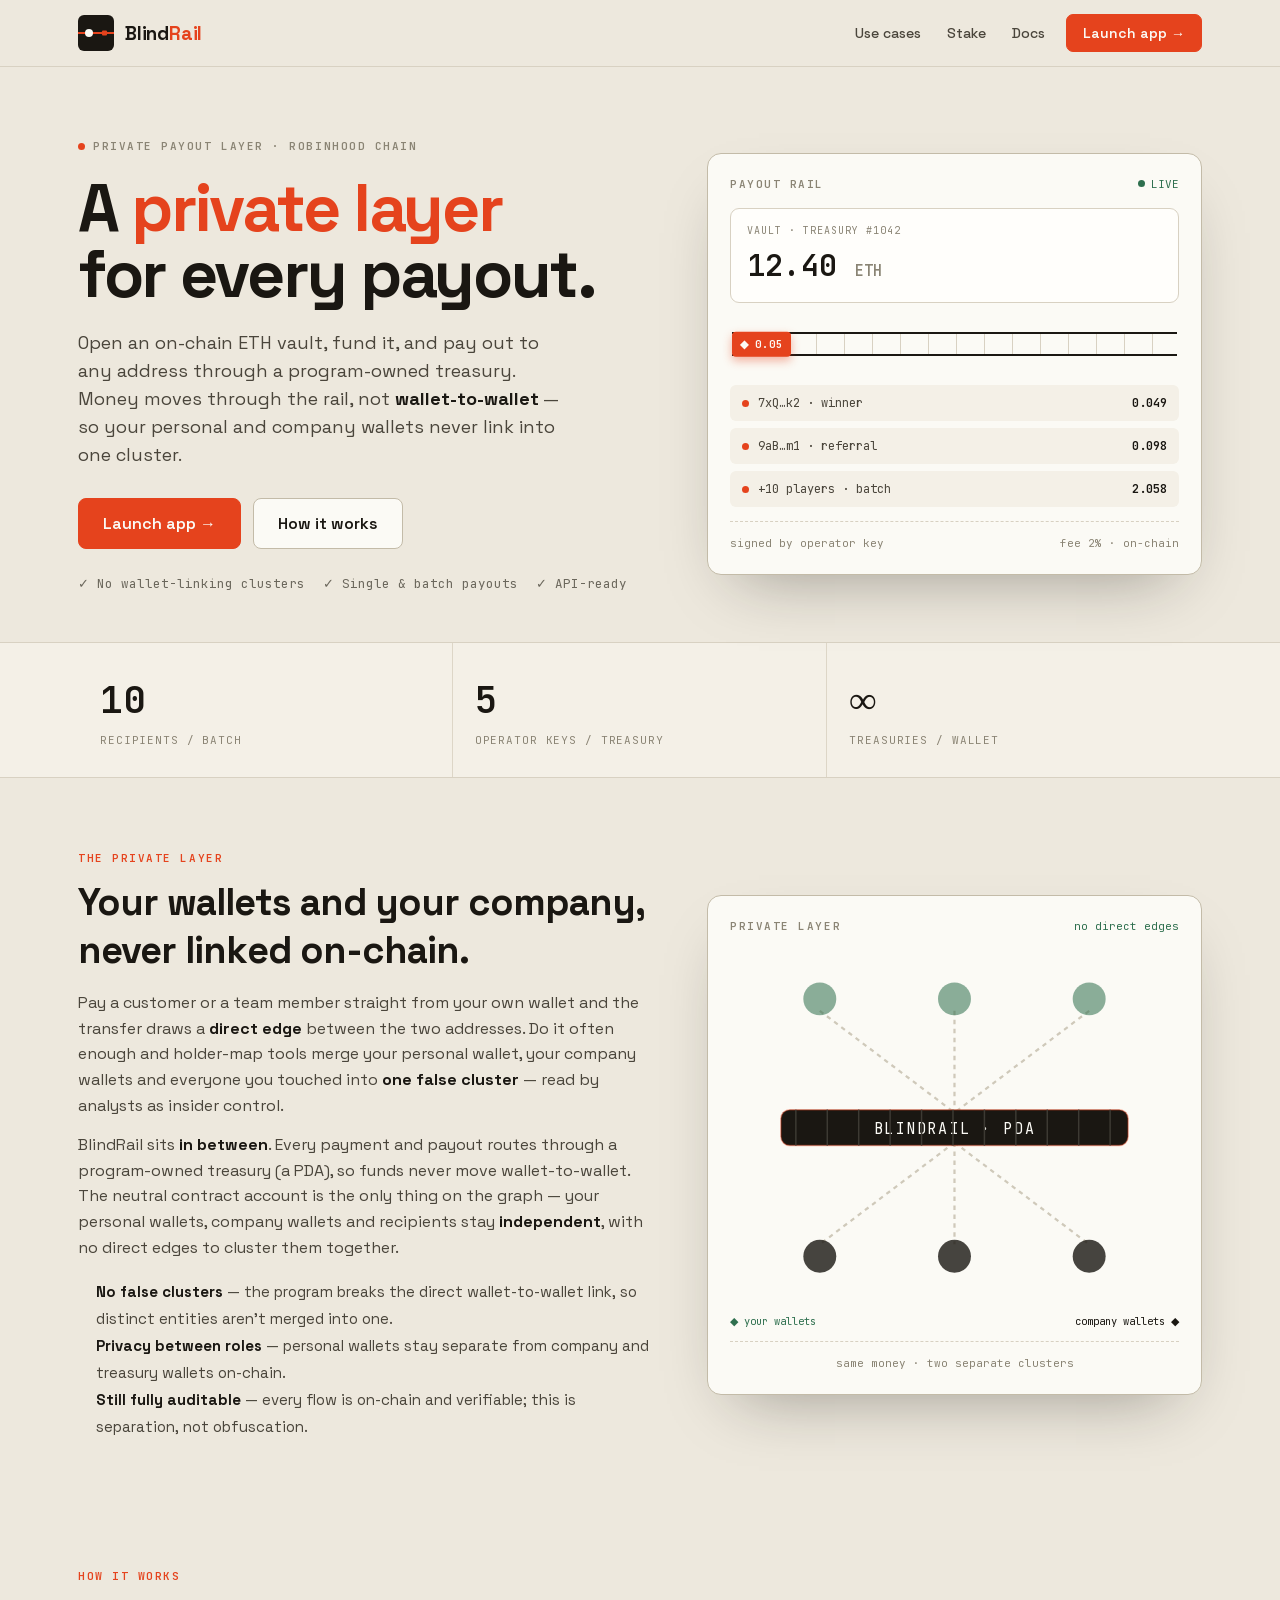
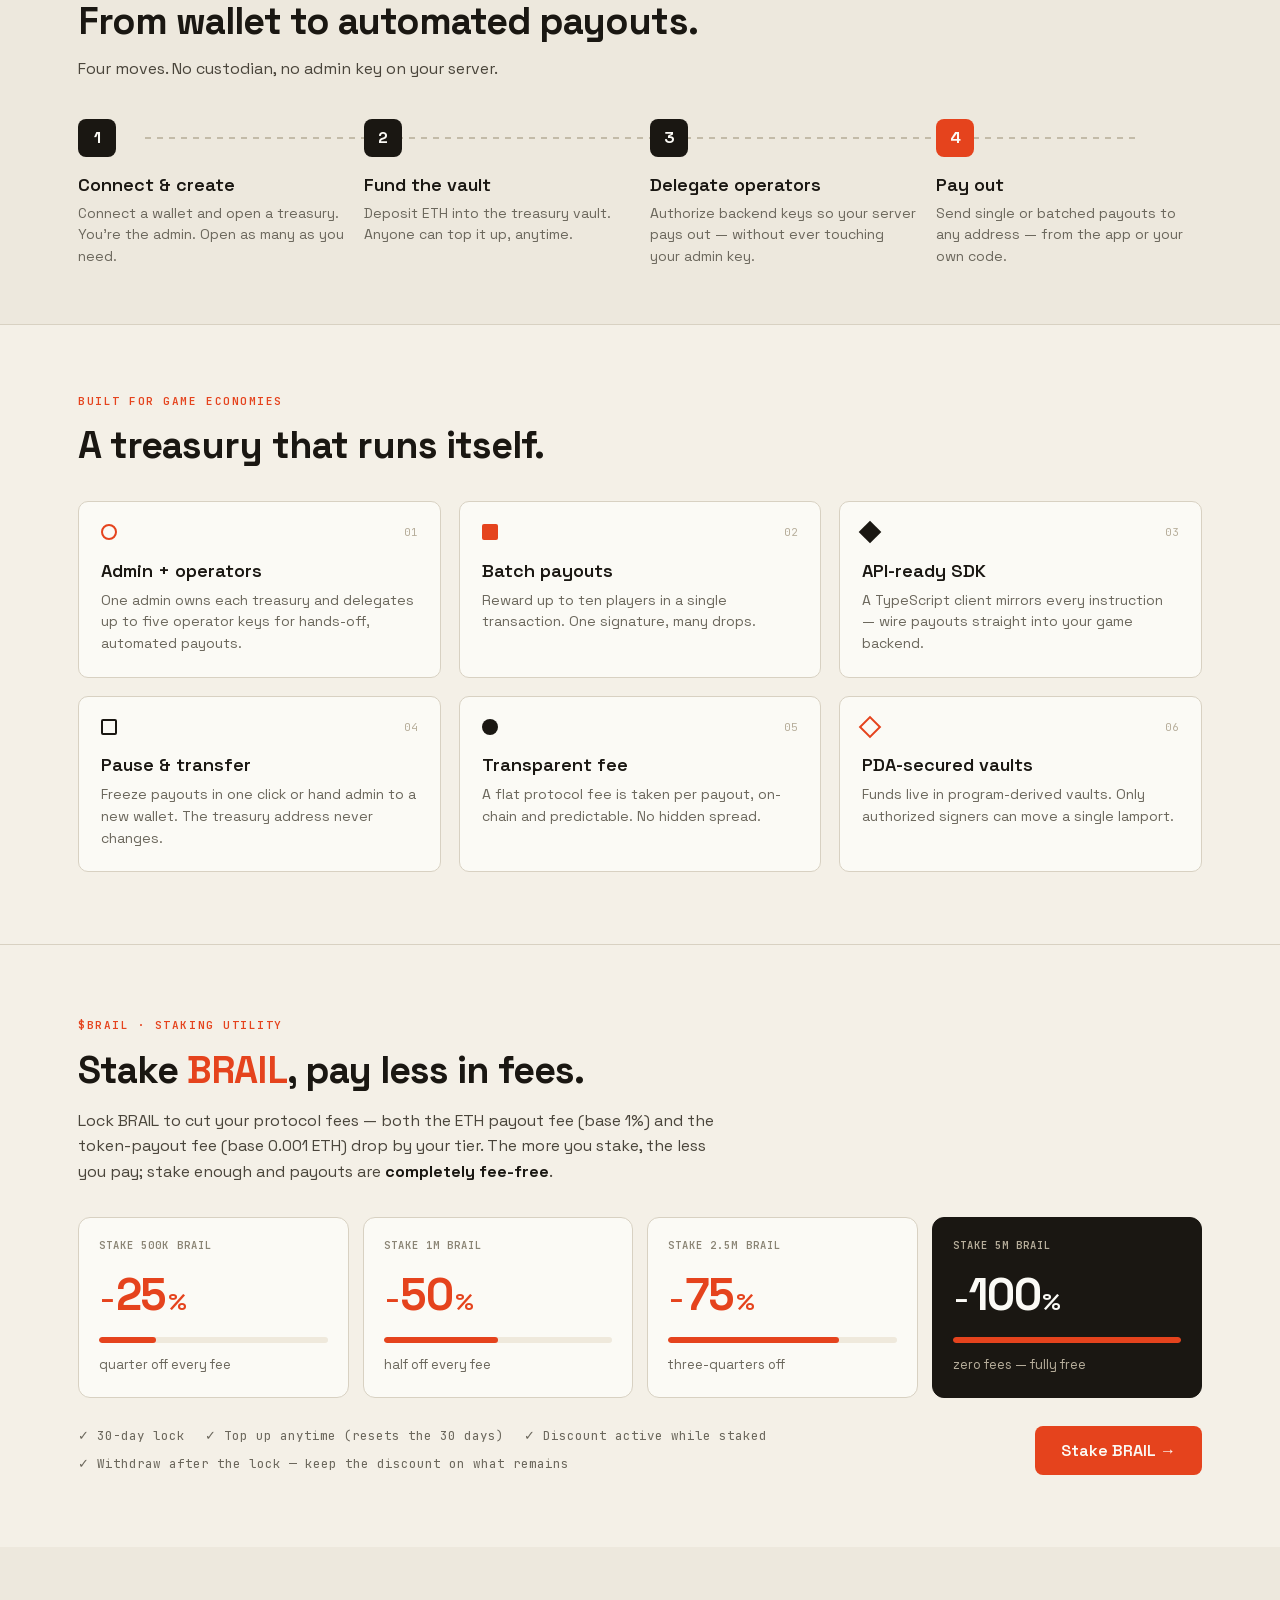
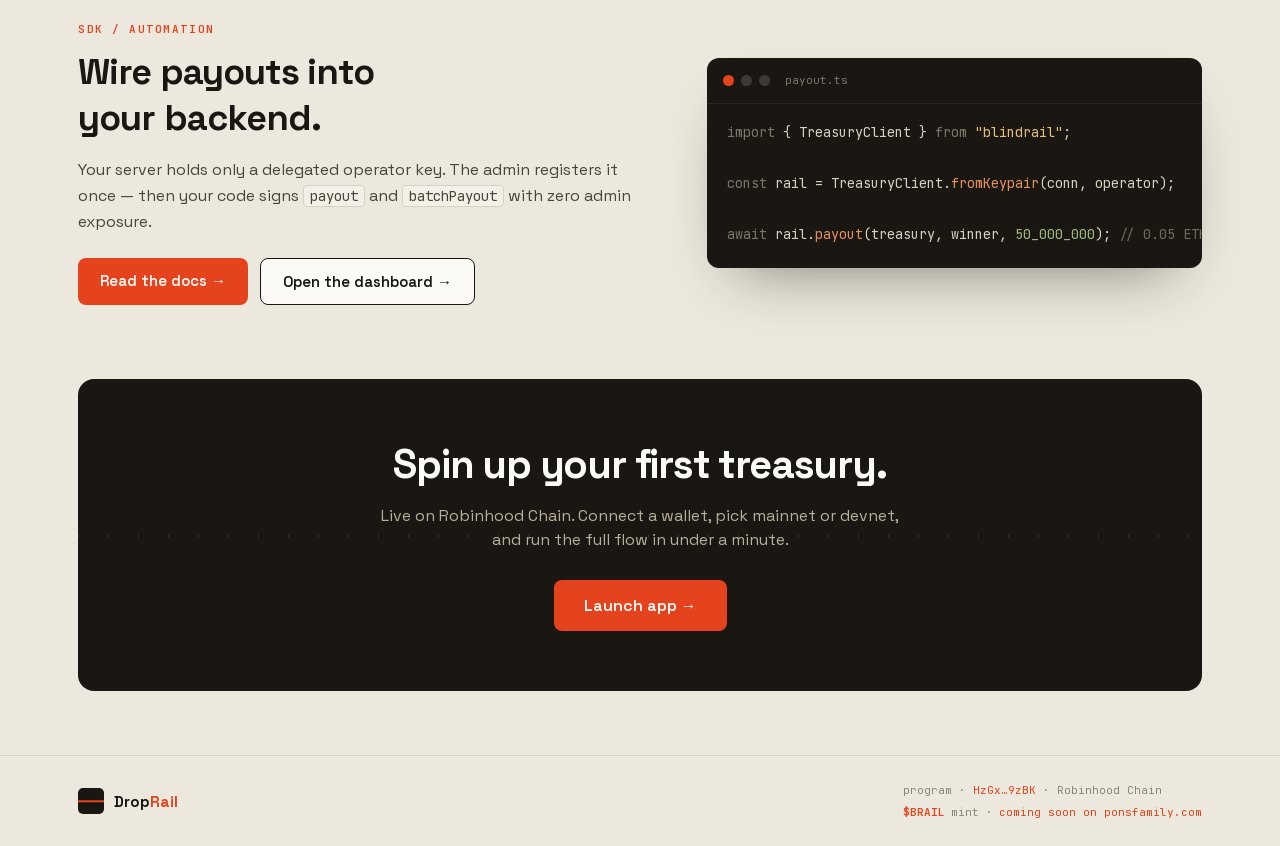
==== commit a8702b1e: "Rename token ticker from DRAIL to BRAIL" ====
--- a/dashboard.html
+++ b/dashboard.html
@@ -1 +1 @@
-<!DOCTYPE html><html lang="en" class="__variable_49a339 __variable_f9e569"><head><meta charSet="utf-8"/><meta name="viewport" content="width=device-width, initial-scale=1"/><link rel="preload" href="/_next/static/media/36966cca54120369-s.p.woff2" as="font" crossorigin="" type="font/woff2"/><link rel="preload" href="/_next/static/media/558ca1a6aa3cb55e-s.p.woff2" as="font" crossorigin="" type="font/woff2"/><link rel="stylesheet" href="/_next/static/css/9603239ec9cff458.css" data-precedence="next"/><link rel="preload" as="script" fetchPriority="low" href="/_next/static/chunks/webpack-2c2a95b5d367c415.js"/><script src="/_next/static/chunks/fd9d1056-9970ff6139dfdef8.js" async=""></script><script src="/_next/static/chunks/23-c47a2f7b0a596927.js" async=""></script><script src="/_next/static/chunks/main-app-816b7915091fe045.js" async=""></script><script src="/_next/static/chunks/231-1e42d08be2a8a8d6.js" async=""></script><script src="/_next/static/chunks/app/page-a452a9f243748828.js" async=""></script><script src="/_next/static/chunks/3a91511d-874b452e94913b13.js" async=""></script><script src="/_next/static/chunks/558-7032055d3ad6cde8.js" async=""></script><script src="/_next/static/chunks/881-1c5c4400940292ae.js" async=""></script><script src="/_next/static/chunks/818-c2df365b301e4c33.js" async=""></script><script src="/_next/static/chunks/app/layout-2eea72ee2280c048.js" async=""></script><title>BlindRail — A private layer for every payout</title><meta name="description" content="Open an on-chain ETH vault and pay out through a program-owned treasury, so money moves through the rail instead of wallet-to-wallet. Your personal and company wallets never link into one on-chain cluster. Built on Robinhood Chain."/><link rel="icon" href="/icon.svg?e81841603d78a1f6" type="image/svg+xml" sizes="any"/><link rel="apple-touch-icon" href="/apple-icon.png?58f234ccf514cdd7" type="image/png" sizes="180x180"/><meta name="next-size-adjust"/><script src="/_next/static/chunks/polyfills-78c92fac7aa8fdd8.js" noModule=""></script></head><body class="min-h-screen antialiased"><header style="position:sticky;top:0;z-index:60;background:rgba(237,232,221,.82);backdrop-filter:blur(12px);border-bottom:1px solid #D8D1C2"><div style="max-width:1180px;margin:0 auto;padding:0 28px;height:66px;display:flex;align-items:center;justify-content:space-between;gap:20px"><button style="display:flex;align-items:center;gap:11px;background:none;border:none;cursor:pointer;padding:0"><div style="width:36px;height:36px;border-radius:6px;background:#1A1712;position:relative;overflow:hidden;flex:none"><div style="position:absolute;left:0;right:0;top:50%;height:2px;background:#E5431D;transform:translateY(-50%)"></div><div style="position:absolute;left:7px;top:50%;width:8px;height:8px;border-radius:50%;background:#FBFAF5;transform:translateY(-50%)"></div><div style="position:absolute;right:7px;top:50%;width:5px;height:5px;border-radius:1px;background:#E5431D;transform:translateY(-50%)"></div></div><span style="font:700 19px var(--font-grotesk);letter-spacing:-.01em;color:#1A1712">Blind<span style="color:#E5431D">Rail</span></span></button><nav style="display:flex;flex-wrap:nowrap;align-items:center;gap:4px"><a href="#private" class="nav-link nav-collapse" style="font:500 14px var(--font-grotesk);padding:8px 11px;border-radius:6px;white-space:nowrap">Private layer</a><a href="#how" class="nav-link nav-collapse" style="font:500 14px var(--font-grotesk);padding:8px 11px;border-radius:6px;white-space:nowrap">How it works</a><a href="#features" class="nav-link nav-collapse" style="font:500 14px var(--font-grotesk);padding:8px 11px;border-radius:6px;white-space:nowrap">Features</a><a href="/use-cases.html" class="nav-link nav-collapse" style="font:500 14px var(--font-grotesk);padding:8px 11px;border-radius:6px;white-space:nowrap">Use cases</a><a href="/stake.html" class="nav-link nav-collapse" style="font:500 14px var(--font-grotesk);padding:8px 11px;border-radius:6px;white-space:nowrap">Stake</a><a href="/docs.html" class="nav-link nav-collapse" style="font:500 14px var(--font-grotesk);padding:8px 11px;border-radius:6px;white-space:nowrap">Docs</a><button class="btn-rust" style="margin-left:6px;border-radius:7px;padding:9px 16px;font:600 14px var(--font-grotesk);white-space:nowrap">Launch app →</button></nav></div></header><main><section class="hero-grid" style="max-width:1180px;margin:0 auto;padding:66px 28px 48px"><div><div style="display:inline-flex;align-items:center;gap:8px;font-family:var(--font-mono);font-size:11px;letter-spacing:.14em;color:#8A8474;font-weight:600"><span style="width:7px;height:7px;border-radius:50%;background:#E5431D"></span>PRIVATE PAYOUT LAYER · ROBINHOOD CHAIN</div><h1 style="font:700 clamp(40px, 8.5vw, 66px)/1.0 var(--font-grotesk);letter-spacing:-.035em;margin:18px 0 0;color:#1A1712">A <span style="color:#E5431D">private layer</span><br/>for every payout.</h1><p style="max-width:480px;margin:22px 0 0;font-size:18px;line-height:1.55;color:#4A453B">Open an on-chain ETH vault, fund it, and pay out to any address through a program-owned treasury. Money moves through the rail, not <strong style="color:#1A1712">wallet-to-wallet</strong> — so your personal and company wallets never link into one cluster.</p><div style="display:flex;flex-wrap:wrap;gap:12px;margin-top:30px"><a class="btn-rust" style="border-radius:8px;padding:14px 24px;font:600 16px var(--font-grotesk);text-decoration:none" href="/dashboard.html">Launch app →</a><a href="#how" class="btn-paper" style="display:inline-flex;align-items:center;border-radius:8px;padding:14px 24px;font:600 16px var(--font-grotesk);text-decoration:none">How it works</a></div><div style="display:flex;flex-wrap:wrap;gap:18px;margin-top:26px;font-family:var(--font-mono);font-size:12.5px;color:#6B675C"><span>✓ No wallet-linking clusters</span><span>✓ Single &amp; batch payouts</span><span>✓ API-ready</span></div></div><div style="background:#FBFAF5;border:1px solid #C3BBA8;border-radius:14px;padding:22px;box-shadow:0 28px 64px -30px rgba(26,23,18,.4)"><div style="display:flex;align-items:center;justify-content:space-between"><span style="font-family:var(--font-mono);font-size:11px;letter-spacing:.14em;color:#8A8474;font-weight:600">PAYOUT RAIL</span><span style="display:inline-flex;align-items:center;gap:6px;font-family:var(--font-mono);font-size:11px;color:#2E6F4E"><span style="width:7px;height:7px;border-radius:50%;background:#2E6F4E;animation:pulseDot 1.6s ease-in-out infinite"></span>LIVE</span></div><div style="margin-top:16px;border:1px solid #D8D1C2;border-radius:9px;background:#FFFEFB;padding:14px 16px"><div style="font-family:var(--font-mono);font-size:10px;letter-spacing:.1em;color:#8A8474">VAULT · TREASURY #1042</div><div style="margin-top:5px;font-family:var(--font-mono);font-variant-numeric:tabular-nums;font-weight:600;font-size:30px;color:#1A1712">12.40 <span style="font-size:15px;color:#8A8474">ETH</span></div></div><div style="position:relative;height:50px;margin:16px 2px"><div style="position:absolute;left:0;right:0;top:13px;height:24px;background-image:repeating-linear-gradient(90deg,#D8D1C2 0 1px,transparent 1px 28px);border-top:2px solid #1A1712;border-bottom:2px solid #1A1712"></div><div style="position:absolute;top:50%;transform:translateY(-50%);animation:railTravel 3.4s linear infinite"><div style="display:flex;align-items:center;gap:6px;background:#E5431D;color:#FBFAF5;border-radius:4px;padding:4px 8px;font-family:var(--font-mono);font-size:11px;font-weight:600;box-shadow:0 4px 10px rgba(229,67,29,.4)">◆ 0.05</div></div></div><div style="display:flex;flex-direction:column;gap:7px"><div style="display:flex;align-items:center;justify-content:space-between;background:#F4F0E7;border-radius:6px;padding:9px 12px"><span style="display:flex;align-items:center;gap:9px;font-family:var(--font-mono);font-size:12px;color:#4A453B"><span style="width:7px;height:7px;border-radius:50%;background:#E5431D;animation:pulseDot 3.4s ease-in-out .2s infinite"></span>7xQ…k2 · winner</span><span style="font-family:var(--font-mono);font-size:12px;font-weight:600;color:#1A1712">0.049</span></div><div style="display:flex;align-items:center;justify-content:space-between;background:#F4F0E7;border-radius:6px;padding:9px 12px"><span style="display:flex;align-items:center;gap:9px;font-family:var(--font-mono);font-size:12px;color:#4A453B"><span style="width:7px;height:7px;border-radius:50%;background:#E5431D;animation:pulseDot 3.4s ease-in-out 1.1s infinite"></span>9aB…m1 · referral</span><span style="font-family:var(--font-mono);font-size:12px;font-weight:600;color:#1A1712">0.098</span></div><div style="display:flex;align-items:center;justify-content:space-between;background:#F4F0E7;border-radius:6px;padding:9px 12px"><span style="display:flex;align-items:center;gap:9px;font-family:var(--font-mono);font-size:12px;color:#4A453B"><span style="width:7px;height:7px;border-radius:50%;background:#E5431D;animation:pulseDot 3.4s ease-in-out 2.0s infinite"></span>+10 players · batch</span><span style="font-family:var(--font-mono);font-size:12px;font-weight:600;color:#1A1712">2.058</span></div></div><div style="display:flex;align-items:center;justify-content:space-between;margin-top:14px;padding-top:13px;border-top:1px dashed #D8D1C2;font-family:var(--font-mono);font-size:11px;color:#8A8474"><span>signed by operator key</span><span>fee 2% · on-chain</span></div></div></section><section style="border-top:1px solid #D8D1C2;border-bottom:1px solid #D8D1C2;background:#F4F0E7"><div style="max-width:1180px;margin:0 auto;padding:0 28px;display:grid;grid-template-columns:repeat(3,1fr)"><div style="padding:28px 22px;border-right:1px solid #DDD6C7"><div style="font-family:var(--font-mono);font-variant-numeric:tabular-nums;font-weight:600;font-size:38px;color:#1A1712">10</div><div style="margin-top:4px;font-family:var(--font-mono);font-size:11px;letter-spacing:.08em;color:#8A8474">RECIPIENTS / BATCH</div></div><div style="padding:28px 22px;border-right:1px solid #DDD6C7"><div style="font-family:var(--font-mono);font-variant-numeric:tabular-nums;font-weight:600;font-size:38px;color:#1A1712">5</div><div style="margin-top:4px;font-family:var(--font-mono);font-size:11px;letter-spacing:.08em;color:#8A8474">OPERATOR KEYS / TREASURY</div></div><div style="padding:28px 22px;border-right:none"><div style="font-family:var(--font-mono);font-variant-numeric:tabular-nums;font-weight:600;font-size:38px;color:#1A1712">∞</div><div style="margin-top:4px;font-family:var(--font-mono);font-size:11px;letter-spacing:.08em;color:#8A8474">TREASURIES / WALLET</div></div></div></section><section id="private" style="max-width:1180px;margin:0 auto;padding:72px 28px 56px;scroll-margin-top:70px"><div class="hero-grid" style="align-items:center"><div><div style="font-family:var(--font-mono);font-size:11px;letter-spacing:.14em;color:#E5431D;font-weight:600">THE PRIVATE LAYER</div><h2 style="font:700 38px var(--font-grotesk);letter-spacing:-.025em;margin:12px 0 0;color:#1A1712">Your wallets and your company,<br/>never linked on-chain.</h2><p style="margin:16px 0 0;font-size:16px;line-height:1.6;color:#4A453B">Pay a customer or a team member straight from your own wallet and the transfer draws a <strong style="color:#1A1712">direct edge</strong> between the two addresses. Do it often enough and holder-map tools merge your personal wallet, your company wallets and everyone you touched into <strong style="color:#1A1712">one false cluster</strong> — read by analysts as insider control.</p><p style="margin:14px 0 0;font-size:16px;line-height:1.6;color:#4A453B">BlindRail sits <strong style="color:#1A1712">in between</strong>. Every payment and payout routes through a program-owned treasury (a PDA), so funds never move wallet-to-wallet. The neutral contract account is the only thing on the graph — your personal wallets, company wallets and recipients stay <strong style="color:#1A1712">independent</strong>, with no direct edges to cluster them together.</p><ul style="margin:18px 0 0;padding-left:18px;line-height:1.8;font-size:15px;color:#4A453B"><li><strong style="color:#1A1712">No false clusters</strong> — the program breaks the direct wallet-to-wallet link, so distinct entities aren&#x27;t merged into one.</li><li><strong style="color:#1A1712">Privacy between roles</strong> — personal wallets stay separate from company and treasury wallets on-chain.</li><li><strong style="color:#1A1712">Still fully auditable</strong> — every flow is on-chain and verifiable; this is separation, not obfuscation.</li></ul></div><div style="background:#FBFAF5;border:1px solid #C3BBA8;border-radius:14px;padding:22px;box-shadow:0 28px 64px -30px rgba(26,23,18,.4)"><div style="display:flex;align-items:center;justify-content:space-between"><span style="font-family:var(--font-mono);font-size:11px;letter-spacing:.14em;color:#8A8474;font-weight:600">PRIVATE LAYER</span><span style="font-family:var(--font-mono);font-size:11px;color:#2E6F4E">no direct edges</span></div><svg viewBox="0 0 300 240" style="width:100%;display:block;margin-top:14px" aria-hidden="true"><g><line x1="60" y1="42" x2="150" y2="110" stroke="#CFC9BA" stroke-width="1.5" stroke-dasharray="3 3"></line><circle cx="60" cy="34" r="11" fill="#2E6F4E" opacity="0.55"></circle></g><g><line x1="150" y1="42" x2="150" y2="110" stroke="#CFC9BA" stroke-width="1.5" stroke-dasharray="3 3"></line><circle cx="150" cy="34" r="11" fill="#2E6F4E" opacity="0.55"></circle></g><g><line x1="240" y1="42" x2="150" y2="110" stroke="#CFC9BA" stroke-width="1.5" stroke-dasharray="3 3"></line><circle cx="240" cy="34" r="11" fill="#2E6F4E" opacity="0.55"></circle></g><g><line x1="150" y1="130" x2="60" y2="198" stroke="#CFC9BA" stroke-width="1.5" stroke-dasharray="3 3"></line><circle cx="60" cy="206" r="11" fill="#1A1712" opacity="0.8"></circle></g><g><line x1="150" y1="130" x2="150" y2="198" stroke="#CFC9BA" stroke-width="1.5" stroke-dasharray="3 3"></line><circle cx="150" cy="206" r="11" fill="#1A1712" opacity="0.8"></circle></g><g><line x1="150" y1="130" x2="240" y2="198" stroke="#CFC9BA" stroke-width="1.5" stroke-dasharray="3 3"></line><circle cx="240" cy="206" r="11" fill="#1A1712" opacity="0.8"></circle></g><rect x="34" y="108" width="232" height="24" rx="6" fill="#1A1712"></rect><rect x="34" y="108" width="232" height="24" rx="6" fill="none" stroke="#E5431D" stroke-width="1" opacity="0.4"></rect><text x="150" y="124" text-anchor="middle" fill="#FBFAF5" font-family="var(--font-mono)" font-size="10" letter-spacing="0.12em">BLINDRAIL · PDA</text><line x1="44" y1="108" x2="44" y2="132" stroke="#3D3A33" stroke-width="1"></line><line x1="65" y1="108" x2="65" y2="132" stroke="#3D3A33" stroke-width="1"></line><line x1="86" y1="108" x2="86" y2="132" stroke="#3D3A33" stroke-width="1"></line><line x1="107" y1="108" x2="107" y2="132" stroke="#3D3A33" stroke-width="1"></line><line x1="128" y1="108" x2="128" y2="132" stroke="#3D3A33" stroke-width="1"></line><line x1="149" y1="108" x2="149" y2="132" stroke="#3D3A33" stroke-width="1"></line><line x1="170" y1="108" x2="170" y2="132" stroke="#3D3A33" stroke-width="1"></line><line x1="191" y1="108" x2="191" y2="132" stroke="#3D3A33" stroke-width="1"></line><line x1="212" y1="108" x2="212" y2="132" stroke="#3D3A33" stroke-width="1"></line><line x1="233" y1="108" x2="233" y2="132" stroke="#3D3A33" stroke-width="1"></line><line x1="254" y1="108" x2="254" y2="132" stroke="#3D3A33" stroke-width="1"></line></svg><div style="display:flex;align-items:center;justify-content:space-between;margin-top:6px;font-family:var(--font-mono);font-size:10.5px;color:#8A8474"><span style="color:#2E6F4E">◆ your wallets</span><span style="color:#1A1712">company wallets ◆</span></div><div style="margin-top:12px;padding-top:13px;border-top:1px dashed #D8D1C2;font-family:var(--font-mono);font-size:11px;color:#8A8474;text-align:center">same money · two separate clusters</div></div></div></section><section id="how" style="max-width:1180px;margin:0 auto;padding:72px 28px 56px"><div style="font-family:var(--font-mono);font-size:11px;letter-spacing:.14em;color:#E5431D;font-weight:600">HOW IT WORKS</div><h2 style="font:700 38px var(--font-grotesk);letter-spacing:-.025em;margin:12px 0 0;color:#1A1712">From wallet to automated payouts.</h2><p style="max-width:540px;margin:12px 0 0;font-size:16px;color:#4A453B">Four moves. No custodian, no admin key on your server.</p><div class="steps-grid" style="position:relative;margin-top:38px"><div style="position:absolute;left:6%;right:6%;top:18px;height:2px;background-image:repeating-linear-gradient(90deg,#C3BBA8 0 6px,transparent 6px 12px)"></div><div style="position:relative"><div style="width:38px;height:38px;border-radius:8px;background:#1A1712;color:#FBFAF5;display:grid;place-items:center;font:700 16px var(--font-grotesk)">1</div><h3 style="margin:16px 0 0;font:600 18px var(--font-grotesk);color:#1A1712">Connect &amp; create</h3><p style="margin:7px 0 0;font-size:14px;line-height:1.55;color:#6B675C">Connect a wallet and open a treasury. You&#x27;re the admin. Open as many as you need.</p></div><div style="position:relative"><div style="width:38px;height:38px;border-radius:8px;background:#1A1712;color:#FBFAF5;display:grid;place-items:center;font:700 16px var(--font-grotesk)">2</div><h3 style="margin:16px 0 0;font:600 18px var(--font-grotesk);color:#1A1712">Fund the vault</h3><p style="margin:7px 0 0;font-size:14px;line-height:1.55;color:#6B675C">Deposit ETH into the treasury vault. Anyone can top it up, anytime.</p></div><div style="position:relative"><div style="width:38px;height:38px;border-radius:8px;background:#1A1712;color:#FBFAF5;display:grid;place-items:center;font:700 16px var(--font-grotesk)">3</div><h3 style="margin:16px 0 0;font:600 18px var(--font-grotesk);color:#1A1712">Delegate operators</h3><p style="margin:7px 0 0;font-size:14px;line-height:1.55;color:#6B675C">Authorize backend keys so your server pays out — without ever touching your admin key.</p></div><div style="position:relative"><div style="width:38px;height:38px;border-radius:8px;background:#E5431D;color:#FBFAF5;display:grid;place-items:center;font:700 16px var(--font-grotesk)">4</div><h3 style="margin:16px 0 0;font:600 18px var(--font-grotesk);color:#1A1712">Pay out</h3><p style="margin:7px 0 0;font-size:14px;line-height:1.55;color:#6B675C">Send single or batched payouts to any address — from the app or your own code.</p></div></div></section><section id="features" style="border-top:1px solid #D8D1C2;background:#F4F0E7"><div style="max-width:1180px;margin:0 auto;padding:68px 28px 72px"><div style="font-family:var(--font-mono);font-size:11px;letter-spacing:.14em;color:#E5431D;font-weight:600">BUILT FOR GAME ECONOMIES</div><h2 style="font:700 38px var(--font-grotesk);letter-spacing:-.025em;margin:12px 0 32px;color:#1A1712">A treasury that runs itself.</h2><div class="feat-grid"><div style="background:#FBFAF5;border:1px solid #D8D1C2;border-radius:10px;padding:22px"><div style="display:flex;align-items:center;justify-content:space-between"><span style="width:16px;height:16px;border-radius:50%;border:2px solid #E5431D"></span><span style="font-family:var(--font-mono);font-size:11px;color:#B7AE9B">01</span></div><h3 style="margin:18px 0 0;font:600 18px var(--font-grotesk)">Admin + operators</h3><p style="margin:8px 0 0;font-size:14px;line-height:1.55;color:#6B675C">One admin owns each treasury and delegates up to five operator keys for hands-off, automated payouts.</p></div><div style="background:#FBFAF5;border:1px solid #D8D1C2;border-radius:10px;padding:22px"><div style="display:flex;align-items:center;justify-content:space-between"><span style="width:16px;height:16px;background:#E5431D;border-radius:2px"></span><span style="font-family:var(--font-mono);font-size:11px;color:#B7AE9B">02</span></div><h3 style="margin:18px 0 0;font:600 18px var(--font-grotesk)">Batch payouts</h3><p style="margin:8px 0 0;font-size:14px;line-height:1.55;color:#6B675C">Reward up to ten players in a single transaction. One signature, many drops.</p></div><div style="background:#FBFAF5;border:1px solid #D8D1C2;border-radius:10px;padding:22px"><div style="display:flex;align-items:center;justify-content:space-between"><span style="width:16px;height:16px;background:#1A1712;transform:rotate(45deg)"></span><span style="font-family:var(--font-mono);font-size:11px;color:#B7AE9B">03</span></div><h3 style="margin:18px 0 0;font:600 18px var(--font-grotesk)">API-ready SDK</h3><p style="margin:8px 0 0;font-size:14px;line-height:1.55;color:#6B675C">A TypeScript client mirrors every instruction — wire payouts straight into your game backend.</p></div><div style="background:#FBFAF5;border:1px solid #D8D1C2;border-radius:10px;padding:22px"><div style="display:flex;align-items:center;justify-content:space-between"><span style="width:16px;height:16px;border:2px solid #1A1712;border-radius:2px"></span><span style="font-family:var(--font-mono);font-size:11px;color:#B7AE9B">04</span></div><h3 style="margin:18px 0 0;font:600 18px var(--font-grotesk)">Pause &amp; transfer</h3><p style="margin:8px 0 0;font-size:14px;line-height:1.55;color:#6B675C">Freeze payouts in one click or hand admin to a new wallet. The treasury address never changes.</p></div><div style="background:#FBFAF5;border:1px solid #D8D1C2;border-radius:10px;padding:22px"><div style="display:flex;align-items:center;justify-content:space-between"><span style="width:16px;height:16px;border-radius:50%;background:#1A1712"></span><span style="font-family:var(--font-mono);font-size:11px;color:#B7AE9B">05</span></div><h3 style="margin:18px 0 0;font:600 18px var(--font-grotesk)">Transparent fee</h3><p style="margin:8px 0 0;font-size:14px;line-height:1.55;color:#6B675C">A flat protocol fee is taken per payout, on-chain and predictable. No hidden spread.</p></div><div style="background:#FBFAF5;border:1px solid #D8D1C2;border-radius:10px;padding:22px"><div style="display:flex;align-items:center;justify-content:space-between"><span style="width:16px;height:16px;border:2px solid #E5431D;transform:rotate(45deg)"></span><span style="font-family:var(--font-mono);font-size:11px;color:#B7AE9B">06</span></div><h3 style="margin:18px 0 0;font:600 18px var(--font-grotesk)">PDA-secured vaults</h3><p style="margin:8px 0 0;font-size:14px;line-height:1.55;color:#6B675C">Funds live in program-derived vaults. Only authorized signers can move a single lamport.</p></div></div></div></section><section id="stake" style="border-top:1px solid #D8D1C2;background:#F4F0E7"><div style="max-width:1180px;margin:0 auto;padding:72px 28px;scroll-margin-top:70px"><div style="font-family:var(--font-mono);font-size:11px;letter-spacing:.14em;color:#E5431D;font-weight:600">$DRAIL · STAKING UTILITY</div><h2 style="font:700 38px var(--font-grotesk);letter-spacing:-.025em;margin:12px 0 0;color:#1A1712">Stake <span style="color:#E5431D">DRAIL</span>, pay less in fees.</h2><p style="max-width:640px;margin:14px 0 0;font-size:16px;line-height:1.6;color:#4A453B">Lock DRAIL to cut your protocol fees — both the ETH payout fee (base 1%) and the token-payout fee (base 0.001 ETH) drop by your tier. The more you stake, the less you pay; stake enough and payouts are <strong style="color:#1A1712">completely fee-free</strong>.</p><div class="tier-grid" style="margin-top:32px"><div style="position:relative;overflow:hidden;background:#FBFAF5;border:1px solid #D8D1C2;border-radius:12px;padding:20px 20px 22px"><div style="font-family:var(--font-mono);font-size:10.5px;letter-spacing:.1em;color:#8A8474;font-weight:600">STAKE <!-- -->500K<!-- --> DRAIL</div><div style="margin:14px 0 0;display:flex;align-items:baseline;gap:2px;font:700 44px var(--font-grotesk);letter-spacing:-.03em;color:#E5431D"><span style="font-size:26px">−</span>25<span style="font-size:24px">%</span></div><div style="margin-top:14px;height:6px;border-radius:3px;background:#EFE9DC;overflow:hidden"><div style="width:25%;height:100%;border-radius:3px;background:#E5431D"></div></div><div style="margin-top:12px;font-size:13px;color:#6B675C">quarter off every fee</div></div><div style="position:relative;overflow:hidden;background:#FBFAF5;border:1px solid #D8D1C2;border-radius:12px;padding:20px 20px 22px"><div style="font-family:var(--font-mono);font-size:10.5px;letter-spacing:.1em;color:#8A8474;font-weight:600">STAKE <!-- -->1M<!-- --> DRAIL</div><div style="margin:14px 0 0;display:flex;align-items:baseline;gap:2px;font:700 44px var(--font-grotesk);letter-spacing:-.03em;color:#E5431D"><span style="font-size:26px">−</span>50<span style="font-size:24px">%</span></div><div style="margin-top:14px;height:6px;border-radius:3px;background:#EFE9DC;overflow:hidden"><div style="width:50%;height:100%;border-radius:3px;background:#E5431D"></div></div><div style="margin-top:12px;font-size:13px;color:#6B675C">half off every fee</div></div><div style="position:relative;overflow:hidden;background:#FBFAF5;border:1px solid #D8D1C2;border-radius:12px;padding:20px 20px 22px"><div style="font-family:var(--font-mono);font-size:10.5px;letter-spacing:.1em;color:#8A8474;font-weight:600">STAKE <!-- -->2.5M<!-- --> DRAIL</div><div style="margin:14px 0 0;display:flex;align-items:baseline;gap:2px;font:700 44px var(--font-grotesk);letter-spacing:-.03em;color:#E5431D"><span style="font-size:26px">−</span>75<span style="font-size:24px">%</span></div><div style="margin-top:14px;height:6px;border-radius:3px;background:#EFE9DC;overflow:hidden"><div style="width:75%;height:100%;border-radius:3px;background:#E5431D"></div></div><div style="margin-top:12px;font-size:13px;color:#6B675C">three-quarters off</div></div><div style="position:relative;overflow:hidden;background:#1A1712;border:1px solid #1A1712;border-radius:12px;padding:20px 20px 22px"><div style="font-family:var(--font-mono);font-size:10.5px;letter-spacing:.1em;color:#B7AE9B;font-weight:600">STAKE <!-- -->5M<!-- --> DRAIL</div><div style="margin:14px 0 0;display:flex;align-items:baseline;gap:2px;font:700 44px var(--font-grotesk);letter-spacing:-.03em;color:#FBFAF5"><span style="font-size:26px">−</span>100<span style="font-size:24px">%</span></div><div style="margin-top:14px;height:6px;border-radius:3px;background:#2A2722;overflow:hidden"><div style="width:100%;height:100%;border-radius:3px;background:#E5431D"></div></div><div style="margin-top:12px;font-size:13px;color:#B7AE9B">zero fees — fully free</div></div></div><div style="display:flex;flex-wrap:wrap;align-items:center;justify-content:space-between;gap:18px;margin-top:28px"><div style="display:flex;flex-wrap:wrap;gap:10px 20px;font-family:var(--font-mono);font-size:12.5px;color:#6B675C;max-width:720px"><span>✓ 30-day lock</span><span>✓ Top up anytime (resets the 30 days)</span><span>✓ Discount active while staked</span><span>✓ Withdraw after the lock — keep the discount on what remains</span></div><a class="btn-rust" style="border-radius:8px;padding:14px 26px;font:600 16px var(--font-grotesk);text-decoration:none;white-space:nowrap;border:none" href="/stake.html">Stake DRAIL →</a></div></div></section><section id="sdk" class="hero-grid" style="max-width:1180px;margin:0 auto;padding:74px 28px"><div><div style="font-family:var(--font-mono);font-size:11px;letter-spacing:.14em;color:#E5431D;font-weight:600">SDK / AUTOMATION</div><h2 style="font:700 36px var(--font-grotesk);letter-spacing:-.025em;margin:12px 0 0;color:#1A1712">Wire payouts into<br/>your backend.</h2><p style="margin:16px 0 0;font-size:16px;line-height:1.6;color:#4A453B">Your server holds only a delegated operator key. The admin registers it once — then your code signs <code style="font-family:var(--font-mono);font-size:14px;background:#F4F0E7;border:1px solid #D8D1C2;border-radius:4px;padding:1px 6px">payout</code> and <code style="font-family:var(--font-mono);font-size:14px;background:#F4F0E7;border:1px solid #D8D1C2;border-radius:4px;padding:1px 6px">batchPayout</code> with zero admin exposure.</p><div style="display:flex;flex-wrap:wrap;gap:12px;margin-top:24px"><a class="btn-rust" style="display:inline-block;border-radius:8px;padding:13px 22px;font:600 15px var(--font-grotesk);text-decoration:none;border:none" href="/docs.html">Read the docs →</a><a class="btn-inkghost" style="display:inline-block;border-radius:8px;padding:13px 22px;font:600 15px var(--font-grotesk);text-decoration:none" href="/dashboard.html">Open the dashboard →</a></div></div><div style="min-width:0;background:#1A1712;border-radius:12px;overflow:hidden;box-shadow:0 28px 64px -30px rgba(26,23,18,.55)"><div style="display:flex;align-items:center;gap:7px;padding:14px 16px;border-bottom:1px solid #2A2722"><span style="width:11px;height:11px;border-radius:50%;background:#E5431D"></span><span style="width:11px;height:11px;border-radius:50%;background:#3D3A33"></span><span style="width:11px;height:11px;border-radius:50%;background:#3D3A33"></span><span style="margin-left:8px;font-family:var(--font-mono);font-size:11px;color:#7C766A">payout.ts</span></div><div style="overflow-x:auto;padding:16px 20px 20px"><div style="width:max-content;font-family:var(--font-mono);font-size:13.5px;line-height:1.9;color:#D8D1C2"><div style="white-space:pre"><span style="color:#7C766A">import</span> <!-- -->{ TreasuryClient } <span style="color:#7C766A">from</span> <span style="color:#E5C07B">&quot;blindrail&quot;</span>;</div><div style="white-space:pre;height:1.9em"> </div><div style="white-space:pre"><span style="color:#7C766A">const</span> rail = TreasuryClient.<span style="color:#E5915E">fromKeypair</span>(conn, operator);</div><div style="white-space:pre;height:1.9em"> </div><div style="white-space:pre"><span style="color:#7C766A">await</span> rail.<span style="color:#E5915E">payout</span>(treasury, winner, <span style="color:#9FB87A">50_000_000</span>); <span style="color:#6E6A5E">// 0.05 ETH</span></div></div></div></div></section><section style="max-width:1180px;margin:0 auto 64px;padding:0 28px"><div style="background:#1A1712;border-radius:16px;padding:60px 40px;text-align:center;position:relative;overflow:hidden"><div style="position:absolute;left:0;right:0;top:50%;height:2px;background-image:repeating-linear-gradient(90deg,#3D3A33 0 1px,transparent 1px 30px)"></div><div style="position:relative"><h2 style="font:700 clamp(28px, 6vw, 40px) var(--font-grotesk);letter-spacing:-.03em;margin:0;color:#FBFAF5">Spin up your first treasury.</h2><p style="margin:14px auto 0;max-width:520px;font-size:16px;color:#B7AE9B">Live on Robinhood Chain. Connect a wallet, pick mainnet or devnet, and run the full flow in under a minute.</p><a class="btn-rust" style="display:inline-block;margin-top:28px;border-radius:8px;padding:15px 30px;font:600 16px var(--font-grotesk);text-decoration:none;border:none" href="/dashboard.html">Launch app →</a></div></div></section><footer style="border-top:1px solid #D8D1C2"><div style="max-width:1180px;margin:0 auto;padding:26px 28px;display:flex;flex-wrap:wrap;align-items:center;justify-content:space-between;gap:14px"><div style="display:flex;align-items:center;gap:10px"><div style="width:26px;height:26px;border-radius:5px;background:#1A1712;position:relative;overflow:hidden;flex:none"><div style="position:absolute;left:0;right:0;top:50%;height:1.5px;background:#E5431D;transform:translateY(-50%)"></div></div><span style="font:700 15px var(--font-grotesk)">Blind<span style="color:#E5431D">Rail</span></span></div><div style="display:flex;flex-direction:column;gap:5px;align-items:flex-start;max-width:100%"><div style="font-family:var(--font-mono);font-size:11px;color:#8A8474">program ·<!-- --> <a href="https://solscan.io/account/HzGxztZEtQkkNyXDKejtUu4M9RtXa1TPoiGhiLnP9zBK" target="_blank" rel="noreferrer" class="lnk-rust">HzGx…9zBK</a> <!-- -->· Robinhood Chain</div><div style="font-family:var(--font-mono);font-size:11px;color:#8A8474;display:flex;align-items:center;gap:6px;flex-wrap:wrap"><span style="color:#E5431D;font-weight:600">$DRAIL</span> mint ·<!-- --> <a href="https://solscan.io/token/coming soon on ponsfamily.com" target="_blank" rel="noreferrer" class="lnk-rust" style="word-break:break-all">coming soon on ponsfamily.com</a></div></div></div></footer></main><script src="/_next/static/chunks/webpack-2c2a95b5d367c415.js" async=""></script><script>(self.__next_f=self.__next_f||[]).push([0]);self.__next_f.push([2,null])</script><script>self.__next_f.push([1,"1:HL[\"/_next/static/media/36966cca54120369-s.p.woff2\",\"font\",{\"crossOrigin\":\"\",\"type\":\"font/woff2\"}]\n2:HL[\"/_next/static/media/558ca1a6aa3cb55e-s.p.woff2\",\"font\",{\"crossOrigin\":\"\",\"type\":\"font/woff2\"}]\n3:HL[\"/_next/static/css/9603239ec9cff458.css\",\"style\"]\n"])</script><script>self.__next_f.push([1,"4:I[5751,[],\"\"]\n6:I[231,[\"231\",\"static/chunks/231-1e42d08be2a8a8d6.js\",\"931\",\"static/chunks/app/page-a452a9f243748828.js\"],\"\"]\n7:I[5496,[\"814\",\"static/chunks/3a91511d-874b452e94913b13.js\",\"558\",\"static/chunks/558-7032055d3ad6cde8.js\",\"881\",\"static/chunks/881-1c5c4400940292ae.js\",\"818\",\"static/chunks/818-c2df365b301e4c33.js\",\"185\",\"static/chunks/app/layout-2eea72ee2280c048.js\"],\"Providers\"]\n8:I[552,[\"814\",\"static/chunks/3a91511d-874b452e94913b13.js\",\"558\",\"static/chunks/558-7032055d3ad6cde8.js\",\"881\",\"static/chunks/881-1c5c4400940292ae.js\",\"818\",\"static/chunks/818-c2df365b301e4c33.js\",\"185\",\"static/chunks/app/layout-2eea72ee2280c048.js\"],\"Navbar\"]\n9:I[6639,[\"814\",\"static/chunks/3a91511d-874b452e94913b13.js\",\"558\",\"static/chunks/558-7032055d3ad6cde8.js\",\"881\",\"static/chunks/881-1c5c4400940292ae.js\",\"818\",\"static/chunks/818-c2df365b301e4c33.js\",\"185\",\"static/chunks/app/layout-2eea72ee2280c048.js\"],\"ErrorBoundary\"]\na:I[9275,[],\"\"]\nb:I[1343,[],\"\"]\nd:I[6130,[],\"\"]\ne:[]\n"])</script><script>self.__next_f.push([1,"0:[[[\"$\",\"link\",\"0\",{\"rel\":\"stylesheet\",\"href\":\"/_next/static/css/9603239ec9cff458.css\",\"precedence\":\"next\",\"crossOrigin\":\"$undefined\"}]],[\"$\",\"$L4\",null,{\"buildId\":\"PyaNWWIBzHgPkcPquBRI7\",\"assetPrefix\":\"\",\"initialCanonicalUrl\":\"/\",\"initialTree\":[\"\",{\"children\":[\"__PAGE__\",{}]},\"$undefined\",\"$undefined\",true],\"initialSeedData\":[\"\",{\"children\":[\"__PAGE__\",{},[[\"$L5\",[[\"$\",\"section\",null,{\"className\":\"hero-grid\",\"style\":{\"maxWidth\":1180,\"margin\":\"0 auto\",\"padding\":\"66px 28px 48px\"},\"children\":[[\"$\",\"div\",null,{\"children\":[[\"$\",\"div\",null,{\"style\":{\"display\":\"inline-flex\",\"alignItems\":\"center\",\"gap\":8,\"fontFamily\":\"var(--font-mono)\",\"fontSize\":11,\"letterSpacing\":\".14em\",\"color\":\"#8A8474\",\"fontWeight\":600},\"children\":[[\"$\",\"span\",null,{\"style\":{\"width\":7,\"height\":7,\"borderRadius\":\"50%\",\"background\":\"#E5431D\"}}],\"PRIVATE PAYOUT LAYER · ROBINHOOD CHAIN\"]}],[\"$\",\"h1\",null,{\"style\":{\"font\":\"700 clamp(40px, 8.5vw, 66px)/1.0 var(--font-grotesk)\",\"letterSpacing\":\"-.035em\",\"margin\":\"18px 0 0\",\"color\":\"#1A1712\"},\"children\":[\"A \",[\"$\",\"span\",null,{\"style\":{\"color\":\"#E5431D\"},\"children\":\"private layer\"}],[\"$\",\"br\",null,{}],\"for every payout.\"]}],[\"$\",\"p\",null,{\"style\":{\"maxWidth\":480,\"margin\":\"22px 0 0\",\"fontSize\":18,\"lineHeight\":1.55,\"color\":\"#4A453B\"},\"children\":[\"Open an on-chain ETH vault, fund it, and pay out to any address through a program-owned treasury. Money moves through the rail, not \",[\"$\",\"strong\",null,{\"style\":{\"color\":\"#1A1712\"},\"children\":\"wallet-to-wallet\"}],\" — so your personal and company wallets never link into one cluster.\"]}],[\"$\",\"div\",null,{\"style\":{\"display\":\"flex\",\"flexWrap\":\"wrap\",\"gap\":12,\"marginTop\":30},\"children\":[[\"$\",\"$L6\",null,{\"href\":\"/dashboard\",\"className\":\"btn-rust\",\"style\":{\"borderRadius\":8,\"padding\":\"14px 24px\",\"font\":\"600 16px var(--font-grotesk)\",\"textDecoration\":\"none\"},\"children\":\"Launch app →\"}],[\"$\",\"a\",null,{\"href\":\"#how\",\"className\":\"btn-paper\",\"style\":{\"display\":\"inline-flex\",\"alignItems\":\"center\",\"borderRadius\":8,\"padding\":\"14px 24px\",\"font\":\"600 16px var(--font-grotesk)\",\"textDecoration\":\"none\"},\"children\":\"How it works\"}]]}],[\"$\",\"div\",null,{\"style\":{\"display\":\"flex\",\"flexWrap\":\"wrap\",\"gap\":18,\"marginTop\":26,\"fontFamily\":\"var(--font-mono)\",\"fontSize\":12.5,\"color\":\"#6B675C\"},\"children\":[[\"$\",\"span\",null,{\"children\":\"✓ No wallet-linking clusters\"}],[\"$\",\"span\",null,{\"children\":\"✓ Single \u0026 batch payouts\"}],[\"$\",\"span\",null,{\"children\":\"✓ API-ready\"}]]}]]}],[\"$\",\"div\",null,{\"style\":{\"background\":\"#FBFAF5\",\"border\":\"1px solid #C3BBA8\",\"borderRadius\":14,\"padding\":22,\"boxShadow\":\"0 28px 64px -30px rgba(26,23,18,.4)\"},\"children\":[[\"$\",\"div\",null,{\"style\":{\"display\":\"flex\",\"alignItems\":\"center\",\"justifyContent\":\"space-between\"},\"children\":[[\"$\",\"span\",null,{\"style\":{\"fontFamily\":\"var(--font-mono)\",\"fontSize\":11,\"letterSpacing\":\".14em\",\"color\":\"#8A8474\",\"fontWeight\":600},\"children\":\"PAYOUT RAIL\"}],[\"$\",\"span\",null,{\"style\":{\"display\":\"inline-flex\",\"alignItems\":\"center\",\"gap\":6,\"fontFamily\":\"var(--font-mono)\",\"fontSize\":11,\"color\":\"#2E6F4E\"},\"children\":[[\"$\",\"span\",null,{\"style\":{\"width\":7,\"height\":7,\"borderRadius\":\"50%\",\"background\":\"#2E6F4E\",\"animation\":\"pulseDot 1.6s ease-in-out infinite\"}}],\"LIVE\"]}]]}],[\"$\",\"div\",null,{\"style\":{\"marginTop\":16,\"border\":\"1px solid #D8D1C2\",\"borderRadius\":9,\"background\":\"#FFFEFB\",\"padding\":\"14px 16px\"},\"children\":[[\"$\",\"div\",null,{\"style\":{\"fontFamily\":\"var(--font-mono)\",\"fontSize\":10,\"letterSpacing\":\".1em\",\"color\":\"#8A8474\"},\"children\":\"VAULT · TREASURY #1042\"}],[\"$\",\"div\",null,{\"style\":{\"marginTop\":5,\"fontFamily\":\"var(--font-mono)\",\"fontVariantNumeric\":\"tabular-nums\",\"fontWeight\":600,\"fontSize\":30,\"color\":\"#1A1712\"},\"children\":[\"12.40 \",[\"$\",\"span\",null,{\"style\":{\"fontSize\":15,\"color\":\"#8A8474\"},\"children\":\"ETH\"}]]}]]}],[\"$\",\"div\",null,{\"style\":{\"position\":\"relative\",\"height\":50,\"margin\":\"16px 2px\"},\"children\":[[\"$\",\"div\",null,{\"style\":{\"position\":\"absolute\",\"left\":0,\"right\":0,\"top\":13,\"height\":24,\"backgroundImage\":\"repeating-linear-gradient(90deg,#D8D1C2 0 1px,transparent 1px 28px)\",\"borderTop\":\"2px solid #1A1712\",\"borderBottom\":\"2px solid #1A1712\"}}],[\"$\",\"div\",null,{\"style\":{\"position\":\"absolute\",\"top\":\"50%\",\"transform\":\"translateY(-50%)\",\"animation\":\"railTravel 3.4s linear infinite\"},\"children\":[\"$\",\"div\",null,{\"style\":{\"display\":\"flex\",\"alignItems\":\"center\",\"gap\":6,\"background\":\"#E5431D\",\"color\":\"#FBFAF5\",\"borderRadius\":4,\"padding\":\"4px 8px\",\"fontFamily\":\"var(--font-mono)\",\"fontSize\":11,\"fontWeight\":600,\"boxShadow\":\"0 4px 10px rgba(229,67,29,.4)\"},\"children\":\"◆ 0.05\"}]}]]}],[\"$\",\"div\",null,{\"style\":{\"display\":\"flex\",\"flexDirection\":\"column\",\"gap\":7},\"children\":[[\"$\",\"div\",\"0\",{\"style\":{\"display\":\"flex\",\"alignItems\":\"center\",\"justifyContent\":\"space-between\",\"background\":\"#F4F0E7\",\"borderRadius\":6,\"padding\":\"9px 12px\"},\"children\":[[\"$\",\"span\",null,{\"style\":{\"display\":\"flex\",\"alignItems\":\"center\",\"gap\":9,\"fontFamily\":\"var(--font-mono)\",\"fontSize\":12,\"color\":\"#4A453B\"},\"children\":[[\"$\",\"span\",null,{\"style\":{\"width\":7,\"height\":7,\"borderRadius\":\"50%\",\"background\":\"#E5431D\",\"animation\":\"pulseDot 3.4s ease-in-out .2s infinite\"}}],\"7xQ…k2 · winner\"]}],[\"$\",\"span\",null,{\"style\":{\"fontFamily\":\"var(--font-mono)\",\"fontSize\":12,\"fontWeight\":600,\"color\":\"#1A1712\"},\"children\":\"0.049\"}]]}],[\"$\",\"div\",\"1\",{\"style\":{\"display\":\"flex\",\"alignItems\":\"center\",\"justifyContent\":\"space-between\",\"background\":\"#F4F0E7\",\"borderRadius\":6,\"padding\":\"9px 12px\"},\"children\":[[\"$\",\"span\",null,{\"style\":{\"display\":\"flex\",\"alignItems\":\"center\",\"gap\":9,\"fontFamily\":\"var(--font-mono)\",\"fontSize\":12,\"color\":\"#4A453B\"},\"children\":[[\"$\",\"span\",null,{\"style\":{\"width\":7,\"height\":7,\"borderRadius\":\"50%\",\"background\":\"#E5431D\",\"animation\":\"pulseDot 3.4s ease-in-out 1.1s infinite\"}}],\"9aB…m1 · referral\"]}],[\"$\",\"span\",null,{\"style\":{\"fontFamily\":\"var(--font-mono)\",\"fontSize\":12,\"fontWeight\":600,\"color\":\"#1A1712\"},\"children\":\"0.098\"}]]}],[\"$\",\"div\",\"2\",{\"style\":{\"display\":\"flex\",\"alignItems\":\"center\",\"justifyContent\":\"space-between\",\"background\":\"#F4F0E7\",\"borderRadius\":6,\"padding\":\"9px 12px\"},\"children\":[[\"$\",\"span\",null,{\"style\":{\"display\":\"flex\",\"alignItems\":\"center\",\"gap\":9,\"fontFamily\":\"var(--font-mono)\",\"fontSize\":12,\"color\":\"#4A453B\"},\"children\":[[\"$\",\"span\",null,{\"style\":{\"width\":7,\"height\":7,\"borderRadius\":\"50%\",\"background\":\"#E5431D\",\"animation\":\"pulseDot 3.4s ease-in-out 2.0s infinite\"}}],\"+10 players · batch\"]}],[\"$\",\"span\",null,{\"style\":{\"fontFamily\":\"var(--font-mono)\",\"fontSize\":12,\"fontWeight\":600,\"color\":\"#1A1712\"},\"children\":\"2.058\"}]]}]]}],[\"$\",\"div\",null,{\"style\":{\"display\":\"flex\",\"alignItems\":\"center\",\"justifyContent\":\"space-between\",\"marginTop\":14,\"paddingTop\":13,\"borderTop\":\"1px dashed #D8D1C2\",\"fontFamily\":\"var(--font-mono)\",\"fontSize\":11,\"color\":\"#8A8474\"},\"children\":[[\"$\",\"span\",null,{\"children\":\"signed by operator key\"}],[\"$\",\"span\",null,{\"children\":\"fee 2% · on-chain\"}]]}]]}]]}],[\"$\",\"section\",null,{\"style\":{\"borderTop\":\"1px solid #D8D1C2\",\"borderBottom\":\"1px solid #D8D1C2\",\"background\":\"#F4F0E7\"},\"children\":[\"$\",\"div\",null,{\"style\":{\"maxWidth\":1180,\"margin\":\"0 auto\",\"padding\":\"0 28px\",\"display\":\"grid\",\"gridTemplateColumns\":\"repeat(3,1fr)\"},\"children\":[[\"$\",\"div\",\"0\",{\"style\":{\"padding\":\"28px 22px\",\"borderRight\":\"1px solid #DDD6C7\"},\"children\":[[\"$\",\"div\",null,{\"style\":{\"fontFamily\":\"var(--font-mono)\",\"fontVariantNumeric\":\"tabular-nums\",\"fontWeight\":600,\"fontSize\":38,\"color\":\"#1A1712\"},\"children\":\"10\"}],[\"$\",\"div\",null,{\"style\":{\"marginTop\":4,\"fontFamily\":\"var(--font-mono)\",\"fontSize\":11,\"letterSpacing\":\".08em\",\"color\":\"#8A8474\"},\"children\":\"RECIPIENTS / BATCH\"}]]}],[\"$\",\"div\",\"1\",{\"style\":{\"padding\":\"28px 22px\",\"borderRight\":\"1px solid #DDD6C7\"},\"children\":[[\"$\",\"div\",null,{\"style\":{\"fontFamily\":\"var(--font-mono)\",\"fontVariantNumeric\":\"tabular-nums\",\"fontWeight\":600,\"fontSize\":38,\"color\":\"#1A1712\"},\"children\":\"5\"}],[\"$\",\"div\",null,{\"style\":{\"marginTop\":4,\"fontFamily\":\"var(--font-mono)\",\"fontSize\":11,\"letterSpacing\":\".08em\",\"color\":\"#8A8474\"},\"children\":\"OPERATOR KEYS / TREASURY\"}]]}],[\"$\",\"div\",\"2\",{\"style\":{\"padding\":\"28px 22px\",\"borderRight\":\"none\"},\"children\":[[\"$\",\"div\",null,{\"style\":{\"fontFamily\":\"var(--font-mono)\",\"fontVariantNumeric\":\"tabular-nums\",\"fontWeight\":600,\"fontSize\":38,\"color\":\"#1A1712\"},\"children\":\"∞\"}],[\"$\",\"div\",null,{\"style\":{\"marginTop\":4,\"fontFamily\":\"var(--font-mono)\",\"fontSize\":11,\"letterSpacing\":\".08em\",\"color\":\"#8A8474\"},\"children\":\"TREASURIES / WALLET\"}]]}]]}]}],[\"$\",\"section\",null,{\"id\":\"private\",\"style\":{\"maxWidth\":1180,\"margin\":\"0 auto\",\"padding\":\"72px 28px 56px\",\"scrollMarginTop\":70},\"children\":[\"$\",\"div\",null,{\"className\":\"hero-grid\",\"style\":{\"alignItems\":\"center\"},\"children\":[[\"$\",\"div\",null,{\"children\":[[\"$\",\"div\",null,{\"style\":{\"fontFamily\":\"var(--font-mono)\",\"fontSize\":11,\"letterSpacing\":\".14em\",\"color\":\"#E5431D\",\"fontWeight\":600},\"children\":\"THE PRIVATE LAYER\"}],[\"$\",\"h2\",null,{\"style\":{\"font\":\"700 38px var(--font-grotesk)\",\"letterSpacing\":\"-.025em\",\"margin\":\"12px 0 0\",\"color\":\"#1A1712\"},\"children\":[\"Your wallets and your company,\",[\"$\",\"br\",null,{}],\"never linked on-chain.\"]}],[\"$\",\"p\",null,{\"style\":{\"margin\":\"16px 0 0\",\"fontSize\":16,\"lineHeight\":1.6,\"color\":\"#4A453B\"},\"children\":[\"Pay a customer or a team member straight from your own wallet and the transfer draws a \",[\"$\",\"strong\",null,{\"style\":{\"color\":\"#1A1712\"},\"children\":\"direct edge\"}],\" between the two addresses. Do it often enough and holder-map tools merge your personal wallet, your company wallets and everyone you touched into \",[\"$\",\"strong\",null,{\"style\":{\"color\":\"#1A1712\"},\"children\":\"one false cluster\"}],\" — read by analysts as insider control.\"]}],[\"$\",\"p\",null,{\"style\":{\"margin\":\"14px 0 0\",\"fontSize\":16,\"lineHeight\":1.6,\"color\":\"#4A453B\"},\"children\":[\"BlindRail sits \",[\"$\",\"strong\",null,{\"style\":{\"color\":\"#1A1712\"},\"children\":\"in between\"}],\". Every payment and payout routes through a program-owned treasury (a PDA), so funds never move wallet-to-wallet. The neutral contract account is the only thing on the graph — your personal wallets, company wallets and recipients stay \",[\"$\",\"strong\",null,{\"style\":{\"color\":\"#1A1712\"},\"children\":\"independent\"}],\", with no direct edges to cluster them together.\"]}],[\"$\",\"ul\",null,{\"style\":{\"margin\":\"18px 0 0\",\"paddingLeft\":18,\"lineHeight\":1.8,\"fontSize\":15,\"color\":\"#4A453B\"},\"children\":[[\"$\",\"li\",null,{\"children\":[[\"$\",\"strong\",null,{\"style\":{\"color\":\"#1A1712\"},\"children\":\"No false clusters\"}],\" — the program breaks the direct wallet-to-wallet link, so distinct entities aren't merged into one.\"]}],[\"$\",\"li\",null,{\"children\":[[\"$\",\"strong\",null,{\"style\":{\"color\":\"#1A1712\"},\"children\":\"Privacy between roles\"}],\" — personal wallets stay separate from company and treasury wallets on-chain.\"]}],[\"$\",\"li\",null,{\"children\":[[\"$\",\"strong\",null,{\"style\":{\"color\":\"#1A1712\"},\"children\":\"Still fully auditable\"}],\" — every flow is on-chain and verifiable; this is separation, not obfuscation.\"]}]]}]]}],[\"$\",\"div\",null,{\"style\":{\"background\":\"#FBFAF5\",\"border\":\"1px solid #C3BBA8\",\"borderRadius\":14,\"padding\":22,\"boxShadow\":\"0 28px 64px -30px rgba(26,23,18,.4)\"},\"children\":[[\"$\",\"div\",null,{\"style\":{\"display\":\"flex\",\"alignItems\":\"center\",\"justifyContent\":\"space-between\"},\"children\":[[\"$\",\"span\",null,{\"style\":{\"fontFamily\":\"var(--font-mono)\",\"fontSize\":11,\"letterSpacing\":\".14em\",\"color\":\"#8A8474\",\"fontWeight\":600},\"children\":\"PRIVATE LAYER\"}],[\"$\",\"span\",null,{\"style\":{\"fontFamily\":\"var(--font-mono)\",\"fontSize\":11,\"color\":\"#2E6F4E\"},\"children\":\"no direct edges\"}]]}],[\"$\",\"svg\",null,{\"viewBox\":\"0 0 300 240\",\"style\":{\"width\":\"100%\",\"display\":\"block\",\"marginTop\":14},\"aria-hidden\":\"true\",\"children\":[[[\"$\",\"g\",\"p0\",{\"children\":[[\"$\",\"line\",null,{\"x1\":60,\"y1\":\"42\",\"x2\":\"150\",\"y2\":\"110\",\"stroke\":\"#CFC9BA\",\"strokeWidth\":\"1.5\",\"strokeDasharray\":\"3 3\"}],[\"$\",\"circle\",null,{\"cx\":60,\"cy\":\"34\",\"r\":\"11\",\"fill\":\"#2E6F4E\",\"opacity\":\"0.55\"}]]}],[\"$\",\"g\",\"p1\",{\"children\":[[\"$\",\"line\",null,{\"x1\":150,\"y1\":\"42\",\"x2\":\"150\",\"y2\":\"110\",\"stroke\":\"#CFC9BA\",\"strokeWidth\":\"1.5\",\"strokeDasharray\":\"3 3\"}],[\"$\",\"circle\",null,{\"cx\":150,\"cy\":\"34\",\"r\":\"11\",\"fill\":\"#2E6F4E\",\"opacity\":\"0.55\"}]]}],[\"$\",\"g\",\"p2\",{\"children\":[[\"$\",\"line\",null,{\"x1\":240,\"y1\":\"42\",\"x2\":\"150\",\"y2\":\"110\",\"stroke\":\"#CFC9BA\",\"strokeWidth\":\"1.5\",\"strokeDasharray\":\"3 3\"}],[\"$\",\"circle\",null,{\"cx\":240,\"cy\":\"34\",\"r\":\"11\",\"fill\":\"#2E6F4E\",\"opacity\":\"0.55\"}]]}]],[[\"$\",\"g\",\"c0\",{\"children\":[[\"$\",\"line\",null,{\"x1\":\"150\",\"y1\":\"130\",\"x2\":60,\"y2\":\"198\",\"stroke\":\"#CFC9BA\",\"strokeWidth\":\"1.5\",\"strokeDasharray\":\"3 3\"}],[\"$\",\"circle\",null,{\"cx\":60,\"cy\":\"206\",\"r\":\"11\",\"fill\":\"#1A1712\",\"opacity\":\"0.8\"}]]}],[\"$\",\"g\",\"c1\",{\"children\":[[\"$\",\"line\",null,{\"x1\":\"150\",\"y1\":\"130\",\"x2\":150,\"y2\":\"198\",\"stroke\":\"#CFC9BA\",\"strokeWidth\":\"1.5\",\"strokeDasharray\":\"3 3\"}],[\"$\",\"circle\",null,{\"cx\":150,\"cy\":\"206\",\"r\":\"11\",\"fill\":\"#1A1712\",\"opacity\":\"0.8\"}]]}],[\"$\",\"g\",\"c2\",{\"children\":[[\"$\",\"line\",null,{\"x1\":\"150\",\"y1\":\"130\",\"x2\":240,\"y2\":\"198\",\"stroke\":\"#CFC9BA\",\"strokeWidth\":\"1.5\",\"strokeDasharray\":\"3 3\"}],[\"$\",\"circle\",null,{\"cx\":240,\"cy\":\"206\",\"r\":\"11\",\"fill\":\"#1A1712\",\"opacity\":\"0.8\"}]]}]],[\"$\",\"rect\",null,{\"x\":\"34\",\"y\":\"108\",\"width\":\"232\",\"height\":\"24\",\"rx\":\"6\",\"fill\":\"#1A1712\"}],[\"$\",\"rect\",null,{\"x\":\"34\",\"y\":\"108\",\"width\":\"232\",\"height\":\"24\",\"rx\":\"6\",\"fill\":\"none\",\"stroke\":\"#E5431D\",\"strokeWidth\":\"1\",\"opacity\":\"0.4\"}],[\"$\",\"text\",null,{\"x\":\"150\",\"y\":\"124\",\"textAnchor\":\"middle\",\"fill\":\"#FBFAF5\",\"fontFamily\":\"var(--font-mono)\",\"fontSize\":\"10\",\"letterSpacing\":\"0.12em\",\"children\":\"BLINDRAIL · PDA\"}],[[\"$\",\"line\",\"t0\",{\"x1\":44,\"y1\":\"108\",\"x2\":44,\"y2\":\"132\",\"stroke\":\"#3D3A33\",\"strokeWidth\":\"1\"}],[\"$\",\"line\",\"t1\",{\"x1\":65,\"y1\":\"108\",\"x2\":65,\"y2\":\"132\",\"stroke\":\"#3D3A33\",\"strokeWidth\":\"1\"}],[\"$\",\"line\",\"t2\",{\"x1\":86,\"y1\":\"108\",\"x2\":86,\"y2\":\"132\",\"stroke\":\"#3D3A33\",\"strokeWidth\":\"1\"}],[\"$\",\"line\",\"t3\",{\"x1\":107,\"y1\":\"108\",\"x2\":107,\"y2\":\"132\",\"stroke\":\"#3D3A33\",\"strokeWidth\":\"1\"}],[\"$\",\"line\",\"t4\",{\"x1\":128,\"y1\":\"108\",\"x2\":128,\"y2\":\"132\",\"stroke\":\"#3D3A33\",\"strokeWidth\":\"1\"}],[\"$\",\"line\",\"t5\",{\"x1\":149,\"y1\":\"108\",\"x2\":149,\"y2\":\"132\",\"stroke\":\"#3D3A33\",\"strokeWidth\":\"1\"}],[\"$\",\"line\",\"t6\",{\"x1\":170,\"y1\":\"108\",\"x2\":170,\"y2\":\"132\",\"stroke\":\"#3D3A33\",\"strokeWidth\":\"1\"}],[\"$\",\"line\",\"t7\",{\"x1\":191,\"y1\":\"108\",\"x2\":191,\"y2\":\"132\",\"stroke\":\"#3D3A33\",\"strokeWidth\":\"1\"}],[\"$\",\"line\",\"t8\",{\"x1\":212,\"y1\":\"108\",\"x2\":212,\"y2\":\"132\",\"stroke\":\"#3D3A33\",\"strokeWidth\":\"1\"}],[\"$\",\"line\",\"t9\",{\"x1\":233,\"y1\":\"108\",\"x2\":233,\"y2\":\"132\",\"stroke\":\"#3D3A33\",\"strokeWidth\":\"1\"}],[\"$\",\"line\",\"t10\",{\"x1\":254,\"y1\":\"108\",\"x2\":254,\"y2\":\"132\",\"stroke\":\"#3D3A33\",\"strokeWidth\":\"1\"}]]]}],[\"$\",\"div\",null,{\"style\":{\"display\":\"flex\",\"alignItems\":\"center\",\"justifyContent\":\"space-between\",\"marginTop\":6,\"fontFamily\":\"var(--font-mono)\",\"fontSize\":10.5,\"color\":\"#8A8474\"},\"children\":[[\"$\",\"span\",null,{\"style\":{\"color\":\"#2E6F4E\"},\"children\":\"◆ your wallets\"}],[\"$\",\"span\",null,{\"style\":{\"color\":\"#1A1712\"},\"children\":\"company wallets ◆\"}]]}],[\"$\",\"div\",null,{\"style\":{\"marginTop\":12,\"paddingTop\":13,\"borderTop\":\"1px dashed #D8D1C2\",\"fontFamily\":\"var(--font-mono)\",\"fontSize\":11,\"color\":\"#8A8474\",\"textAlign\":\"center\"},\"children\":\"same money · two separate clusters\"}]]}]]}]}],[\"$\",\"section\",null,{\"id\":\"how\",\"style\":{\"maxWidth\":1180,\"margin\":\"0 auto\",\"padding\":\"72px 28px 56px\"},\"children\":[[\"$\",\"div\",null,{\"style\":{\"fontFamily\":\"var(--font-mono)\",\"fontSize\":11,\"letterSpacing\":\".14em\",\"color\":\"#E5431D\",\"fontWeight\":600},\"children\":\"HOW IT WORKS\"}],[\"$\",\"h2\",null,{\"style\":{\"font\":\"700 38px var(--font-grotesk)\",\"letterSpacing\":\"-.025em\",\"margin\":\"12px 0 0\",\"color\":\"#1A1712\"},\"children\":\"From wallet to automated payouts.\"}],[\"$\",\"p\",null,{\"style\":{\"maxWidth\":540,\"margin\":\"12px 0 0\",\"fontSize\":16,\"color\":\"#4A453B\"},\"children\":\"Four moves. No custodian, no admin key on your server.\"}],[\"$\",\"div\",null,{\"className\":\"steps-grid\",\"style\":{\"position\":\"relative\",\"marginTop\":38},\"children\":[[\"$\",\"div\",null,{\"style\":{\"position\":\"absolute\",\"left\":\"6%\",\"right\":\"6%\",\"top\":18,\"height\":2,\"backgroundImage\":\"repeating-linear-gradient(90deg,#C3BBA8 0 6px,transparent 6px 12px)\"}}],[\"$\",\"div\",null,{\"style\":{\"position\":\"relative\"},\"children\":[[\"$\",\"div\",null,{\"style\":{\"width\":38,\"height\":38,\"borderRadius\":8,\"background\":\"#1A1712\",\"color\":\"#FBFAF5\",\"display\":\"grid\",\"placeItems\":\"center\",\"font\":\"700 16px var(--font-grotesk)\"},\"children\":1}],[\"$\",\"h3\",null,{\"style\":{\"margin\":\"16px 0 0\",\"font\":\"600 18px var(--font-grotesk)\",\"color\":\"#1A1712\"},\"children\":\"Connect \u0026 create\"}],[\"$\",\"p\",null,{\"style\":{\"margin\":\"7px 0 0\",\"fontSize\":14,\"lineHeight\":1.55,\"color\":\"#6B675C\"},\"children\":\"Connect a wallet and open a treasury. You're the admin. Open as many as you need.\"}]]}],[\"$\",\"div\",null,{\"style\":{\"position\":\"relative\"},\"children\":[[\"$\",\"div\",null,{\"style\":{\"width\":38,\"height\":38,\"borderRadius\":8,\"background\":\"#1A1712\",\"color\":\"#FBFAF5\",\"display\":\"grid\",\"placeItems\":\"center\",\"font\":\"700 16px var(--font-grotesk)\"},\"children\":2}],[\"$\",\"h3\",null,{\"style\":{\"margin\":\"16px 0 0\",\"font\":\"600 18px var(--font-grotesk)\",\"color\":\"#1A1712\"},\"children\":\"Fund the vault\"}],[\"$\",\"p\",null,{\"style\":{\"margin\":\"7px 0 0\",\"fontSize\":14,\"lineHeight\":1.55,\"color\":\"#6B675C\"},\"children\":\"Deposit ETH into the treasury vault. Anyone can top it up, anytime.\"}]]}],[\"$\",\"div\",null,{\"style\":{\"position\":\"relative\"},\"children\":[[\"$\",\"div\",null,{\"style\":{\"width\":38,\"height\":38,\"borderRadius\":8,\"background\":\"#1A1712\",\"color\":\"#FBFAF5\",\"display\":\"grid\",\"placeItems\":\"center\",\"font\":\"700 16px var(--font-grotesk)\"},\"children\":3}],[\"$\",\"h3\",null,{\"style\":{\"margin\":\"16px 0 0\",\"font\":\"600 18px var(--font-grotesk)\",\"color\":\"#1A1712\"},\"children\":\"Delegate operators\"}],[\"$\",\"p\",null,{\"style\":{\"margin\":\"7px 0 0\",\"fontSize\":14,\"lineHeight\":1.55,\"color\":\"#6B675C\"},\"children\":\"Authorize backend keys so your server pays out — without ever touching your admin key.\"}]]}],[\"$\",\"div\",null,{\"style\":{\"position\":\"relative\"},\"children\":[[\"$\",\"div\",null,{\"style\":{\"width\":38,\"height\":38,\"borderRadius\":8,\"background\":\"#E5431D\",\"color\":\"#FBFAF5\",\"display\":\"grid\",\"placeItems\":\"center\",\"font\":\"700 16px var(--font-grotesk)\"},\"children\":4}],[\"$\",\"h3\",null,{\"style\":{\"margin\":\"16px 0 0\",\"font\":\"600 18px var(--font-grotesk)\",\"color\":\"#1A1712\"},\"children\":\"Pay out\"}],[\"$\",\"p\",null,{\"style\":{\"margin\":\"7px 0 0\",\"fontSize\":14,\"lineHeight\":1.55,\"color\":\"#6B675C\"},\"children\":\"Send single or batched payouts to any address — from the app or your own code.\"}]]}]]}]]}],[\"$\",\"section\",null,{\"id\":\"features\",\"style\":{\"borderTop\":\"1px solid #D8D1C2\",\"background\":\"#F4F0E7\"},\"children\":[\"$\",\"div\",null,{\"style\":{\"maxWidth\":1180,\"margin\":\"0 auto\",\"padding\":\"68px 28px 72px\"},\"children\":[[\"$\",\"div\",null,{\"style\":{\"fontFamily\":\"var(--font-mono)\",\"fontSize\":11,\"letterSpacing\":\".14em\",\"color\":\"#E5431D\",\"fontWeight\":600},\"children\":\"BUILT FOR GAME ECONOMIES\"}],[\"$\",\"h2\",null,{\"style\":{\"font\":\"700 38px var(--font-grotesk)\",\"letterSpacing\":\"-.025em\",\"margin\":\"12px 0 32px\",\"color\":\"#1A1712\"},\"children\":\"A treasury that runs itself.\"}],[\"$\",\"div\",null,{\"className\":\"feat-grid\",\"children\":[[\"$\",\"div\",null,{\"style\":{\"background\":\"#FBFAF5\",\"border\":\"1px solid #D8D1C2\",\"borderRadius\":10,\"padding\":22},\"children\":[[\"$\",\"div\",null,{\"style\":{\"display\":\"flex\",\"alignItems\":\"center\",\"justifyContent\":\"space-between\"},\"children\":[[\"$\",\"span\",null,{\"style\":{\"width\":16,\"height\":16,\"borderRadius\":\"50%\",\"border\":\"2px solid #E5431D\"}}],[\"$\",\"span\",null,{\"style\":{\"fontFamily\":\"var(--font-mono)\",\"fontSize\":11,\"color\":\"#B7AE9B\"},\"children\":\"01\"}]]}],[\"$\",\"h3\",null,{\"style\":{\"margin\":\"18px 0 0\",\"font\":\"600 18px var(--font-grotesk)\"},\"children\":\"Admin + operators\"}],[\"$\",\"p\",null,{\"style\":{\"margin\":\"8px 0 0\",\"fontSize\":14,\"lineHeight\":1.55,\"color\":\"#6B675C\"},\"children\":\"One admin owns each treasury and delegates up to five operator keys for hands-off, automated payouts.\"}]]}],[\"$\",\"div\",null,{\"style\":{\"background\":\"#FBFAF5\",\"border\":\"1px solid #D8D1C2\",\"borderRadius\":10,\"padding\":22},\"children\":[[\"$\",\"div\",null,{\"style\":{\"display\":\"flex\",\"alignItems\":\"center\",\"justifyContent\":\"space-between\"},\"children\":[[\"$\",\"span\",null,{\"style\":{\"width\":16,\"height\":16,\"background\":\"#E5431D\",\"borderRadius\":2}}],[\"$\",\"span\",null,{\"style\":{\"fontFamily\":\"var(--font-mono)\",\"fontSize\":11,\"color\":\"#B7AE9B\"},\"children\":\"02\"}]]}],[\"$\",\"h3\",null,{\"style\":{\"margin\":\"18px 0 0\",\"font\":\"600 18px var(--font-grotesk)\"},\"children\":\"Batch payouts\"}],[\"$\",\"p\",null,{\"style\":{\"margin\":\"8px 0 0\",\"fontSize\":14,\"lineHeight\":1.55,\"color\":\"#6B675C\"},\"children\":\"Reward up to ten players in a single transaction. One signature, many drops.\"}]]}],[\"$\",\"div\",null,{\"style\":{\"background\":\"#FBFAF5\",\"border\":\"1px solid #D8D1C2\",\"borderRadius\":10,\"padding\":22},\"children\":[[\"$\",\"div\",null,{\"style\":{\"display\":\"flex\",\"alignItems\":\"center\",\"justifyContent\":\"space-between\"},\"children\":[[\"$\",\"span\",null,{\"style\":{\"width\":16,\"height\":16,\"background\":\"#1A1712\",\"transform\":\"rotate(45deg)\"}}],[\"$\",\"span\",null,{\"style\":{\"fontFamily\":\"var(--font-mono)\",\"fontSize\":11,\"color\":\"#B7AE9B\"},\"children\":\"03\"}]]}],[\"$\",\"h3\",null,{\"style\":{\"margin\":\"18px 0 0\",\"font\":\"600 18px var(--font-grotesk)\"},\"children\":\"API-ready SDK\"}],[\"$\",\"p\",null,{\"style\":{\"margin\":\"8px 0 0\",\"fontSize\":14,\"lineHeight\":1.55,\"color\":\"#6B675C\"},\"children\":\"A TypeScript client mirrors every instruction — wire payouts straight into your game backend.\"}]]}],[\"$\",\"div\",null,{\"style\":{\"background\":\"#FBFAF5\",\"border\":\"1px solid #D8D1C2\",\"borderRadius\":10,\"padding\":22},\"children\":[[\"$\",\"div\",null,{\"style\":{\"display\":\"flex\",\"alignItems\":\"center\",\"justifyContent\":\"space-between\"},\"children\":[[\"$\",\"span\",null,{\"style\":{\"width\":16,\"height\":16,\"border\":\"2px solid #1A1712\",\"borderRadius\":2}}],[\"$\",\"span\",null,{\"style\":{\"fontFamily\":\"var(--font-mono)\",\"fontSize\":11,\"color\":\"#B7AE9B\"},\"children\":\"04\"}]]}],[\"$\",\"h3\",null,{\"style\":{\"margin\":\"18px 0 0\",\"font\":\"600 18px var(--font-grotesk)\"},\"children\":\"Pause \u0026 transfer\"}],[\"$\",\"p\",null,{\"style\":{\"margin\":\"8px 0 0\",\"fontSize\":14,\"lineHeight\":1.55,\"color\":\"#6B675C\"},\"children\":\"Freeze payouts in one click or hand admin to a new wallet. The treasury address never changes.\"}]]}],[\"$\",\"div\",null,{\"style\":{\"background\":\"#FBFAF5\",\"border\":\"1px solid #D8D1C2\",\"borderRadius\":10,\"padding\":22},\"children\":[[\"$\",\"div\",null,{\"style\":{\"display\":\"flex\",\"alignItems\":\"center\",\"justifyContent\":\"space-between\"},\"children\":[[\"$\",\"span\",null,{\"style\":{\"width\":16,\"height\":16,\"borderRadius\":\"50%\",\"background\":\"#1A1712\"}}],[\"$\",\"span\",null,{\"style\":{\"fontFamily\":\"var(--font-mono)\",\"fontSize\":11,\"color\":\"#B7AE9B\"},\"children\":\"05\"}]]}],[\"$\",\"h3\",null,{\"style\":{\"margin\":\"18px 0 0\",\"font\":\"600 18px var(--font-grotesk)\"},\"children\":\"Transparent fee\"}],[\"$\",\"p\",null,{\"style\":{\"margin\":\"8px 0 0\",\"fontSize\":14,\"lineHeight\":1.55,\"color\":\"#6B675C\"},\"children\":\"A flat protocol fee is taken per payout, on-chain and predictable. No hidden spread.\"}]]}],[\"$\",\"div\",null,{\"style\":{\"background\":\"#FBFAF5\",\"border\":\"1px solid #D8D1C2\",\"borderRadius\":10,\"padding\":22},\"children\":[[\"$\",\"div\",null,{\"style\":{\"display\":\"flex\",\"alignItems\":\"center\",\"justifyContent\":\"space-between\"},\"children\":[[\"$\",\"span\",null,{\"style\":{\"width\":16,\"height\":16,\"border\":\"2px solid #E5431D\",\"transform\":\"rotate(45deg)\"}}],[\"$\",\"span\",null,{\"style\":{\"fontFamily\":\"var(--font-mono)\",\"fontSize\":11,\"color\":\"#B7AE9B\"},\"children\":\"06\"}]]}],[\"$\",\"h3\",null,{\"style\":{\"margin\":\"18px 0 0\",\"font\":\"600 18px var(--font-grotesk)\"},\"children\":\"PDA-secured vaults\"}],[\"$\",\"p\",null,{\"style\":{\"margin\":\"8px 0 0\",\"fontSize\":14,\"lineHeight\":1.55,\"color\":\"#6B675C\"},\"children\":\"Funds live in program-derived vaults. Only authorized signers can move a single lamport.\"}]]}]]}]]}]}],[\"$\",\"section\",null,{\"id\":\"stake\",\"style\":{\"borderTop\":\"1px solid #D8D1C2\",\"background\":\"#F4F0E7\"},\"children\":[\"$\",\"div\",null,{\"style\":{\"maxWidth\":1180,\"margin\":\"0 auto\",\"padding\":\"72px 28px\",\"scrollMarginTop\":70},\"children\":[[\"$\",\"div\",null,{\"style\":{\"fontFamily\":\"var(--font-mono)\",\"fontSize\":11,\"letterSpacing\":\".14em\",\"color\":\"#E5431D\",\"fontWeight\":600},\"children\":\"$$DRAIL · STAKING UTILITY\"}],[\"$\",\"h2\",null,{\"style\":{\"font\":\"700 38px var(--font-grotesk)\",\"letterSpacing\":\"-.025em\",\"margin\":\"12px 0 0\",\"color\":\"#1A1712\"},\"children\":[\"Stake \",[\"$\",\"span\",null,{\"style\":{\"color\":\"#E5431D\"},\"children\":\"DRAIL\"}],\", pay less in fees.\"]}],[\"$\",\"p\",null,{\"style\":{\"maxWidth\":640,\"margin\":\"14px 0 0\",\"fontSize\":16,\"lineHeight\":1.6,\"color\":\"#4A453B\"},\"children\":[\"Lock DRAIL to cut your protocol fees — both the ETH payout fee (base 1%) and the token-payout fee (base 0.001 ETH) drop by your tier. The more you stake, the less you pay; stake enough and payouts are \",[\"$\",\"strong\",null,{\"style\":{\"color\":\"#1A1712\"},\"children\":\"completely fee-free\"}],\".\"]}],[\"$\",\"div\",null,{\"className\":\"tier-grid\",\"style\":{\"marginTop\":32},\"children\":[[\"$\",\"div\",\"0\",{\"style\":{\"position\":\"relative\",\"overflow\":\"hidden\",\"background\":\"#FBFAF5\",\"border\":\"1px solid #D8D1C2\",\"borderRadius\":12,\"padding\":\"20px 20px 22px\"},\"children\":[[\"$\",\"div\",null,{\"style\":{\"fontFamily\":\"var(--font-mono)\",\"fontSize\":10.5,\"letterSpacing\":\".1em\",\"color\":\"#8A8474\",\"fontWeight\":600},\"children\":[\"STAKE \",\"500K\",\" DRAIL\"]}],[\"$\",\"div\",null,{\"style\":{\"margin\":\"14px 0 0\",\"display\":\"flex\",\"alignItems\":\"baseline\",\"gap\":2,\"font\":\"700 44px var(--font-grotesk)\",\"letterSpacing\":\"-.03em\",\"color\":\"#E5431D\"},\"children\":[[\"$\",\"span\",null,{\"style\":{\"fontSize\":26},\"children\":\"−\"}],25,[\"$\",\"span\",null,{\"style\":{\"fontSize\":24},\"children\":\"%\"}]]}],[\"$\",\"div\",null,{\"style\":{\"marginTop\":14,\"height\":6,\"borderRadius\":3,\"background\":\"#EFE9DC\",\"overflow\":\"hidden\"},\"children\":[\"$\",\"div\",null,{\"style\":{\"width\":\"25%\",\"height\":\"100%\",\"borderRadius\":3,\"background\":\"#E5431D\"}}]}],[\"$\",\"div\",null,{\"style\":{\"marginTop\":12,\"fontSize\":13,\"color\":\"#6B675C\"},\"children\":\"quarter off every fee\"}]]}],[\"$\",\"div\",\"1\",{\"style\":{\"position\":\"relative\",\"overflow\":\"hidden\",\"background\":\"#FBFAF5\",\"border\":\"1px solid #D8D1C2\",\"borderRadius\":12,\"padding\":\"20px 20px 22px\"},\"children\":[[\"$\",\"div\",null,{\"style\":{\"fontFamily\":\"var(--font-mono)\",\"fontSize\":10.5,\"letterSpacing\":\".1em\",\"color\":\"#8A8474\",\"fontWeight\":600},\"children\":[\"STAKE \",\"1M\",\" DRAIL\"]}],[\"$\",\"div\",null,{\"style\":{\"margin\":\"14px 0 0\",\"display\":\"flex\",\"alignItems\":\"baseline\",\"gap\":2,\"font\":\"700 44px var(--font-grotesk)\",\"letterSpacing\":\"-.03em\",\"color\":\"#E5431D\"},\"children\":[[\"$\",\"span\",null,{\"style\":{\"fontSize\":26},\"children\":\"−\"}],50,[\"$\",\"span\",null,{\"style\":{\"fontSize\":24},\"children\":\"%\"}]]}],[\"$\",\"div\",null,{\"style\":{\"marginTop\":14,\"height\":6,\"borderRadius\":3,\"background\":\"#EFE9DC\",\"overflow\":\"hidden\"},\"children\":[\"$\",\"div\",null,{\"style\":{\"width\":\"50%\",\"height\":\"100%\",\"borderRadius\":3,\"background\":\"#E5431D\"}}]}],[\"$\",\"div\",null,{\"style\":{\"marginTop\":12,\"fontSize\":13,\"color\":\"#6B675C\"},\"children\":\"half off every fee\"}]]}],[\"$\",\"div\",\"2\",{\"style\":{\"position\":\"relative\",\"overflow\":\"hidden\",\"background\":\"#FBFAF5\",\"border\":\"1px solid #D8D1C2\",\"borderRadius\":12,\"padding\":\"20px 20px 22px\"},\"children\":[[\"$\",\"div\",null,{\"style\":{\"fontFamily\":\"var(--font-mono)\",\"fontSize\":10.5,\"letterSpacing\":\".1em\",\"color\":\"#8A8474\",\"fontWeight\":600},\"children\":[\"STAKE \",\"2.5M\",\" DRAIL\"]}],[\"$\",\"div\",null,{\"style\":{\"margin\":\"14px 0 0\",\"display\":\"flex\",\"alignItems\":\"baseline\",\"gap\":2,\"font\":\"700 44px var(--font-grotesk)\",\"letterSpacing\":\"-.03em\",\"color\":\"#E5431D\"},\"children\":[[\"$\",\"span\",null,{\"style\":{\"fontSize\":26},\"children\":\"−\"}],75,[\"$\",\"span\",null,{\"style\":{\"fontSize\":24},\"children\":\"%\"}]]}],[\"$\",\"div\",null,{\"style\":{\"marginTop\":14,\"height\":6,\"borderRadius\":3,\"background\":\"#EFE9DC\",\"overflow\":\"hidden\"},\"children\":[\"$\",\"div\",null,{\"style\":{\"width\":\"75%\",\"height\":\"100%\",\"borderRadius\":3,\"background\":\"#E5431D\"}}]}],[\"$\",\"div\",null,{\"style\":{\"marginTop\":12,\"fontSize\":13,\"color\":\"#6B675C\"},\"children\":\"three-quarters off\"}]]}],[\"$\",\"div\",\"3\",{\"style\":{\"position\":\"relative\",\"overflow\":\"hidden\",\"background\":\"#1A1712\",\"border\":\"1px solid #1A1712\",\"borderRadius\":12,\"padding\":\"20px 20px 22px\"},\"children\":[[\"$\",\"div\",null,{\"style\":{\"fontFamily\":\"var(--font-mono)\",\"fontSize\":10.5,\"letterSpacing\":\".1em\",\"color\":\"#B7AE9B\",\"fontWeight\":600},\"children\":[\"STAKE \",\"5M\",\" DRAIL\"]}],[\"$\",\"div\",null,{\"style\":{\"margin\":\"14px 0 0\",\"display\":\"flex\",\"alignItems\":\"baseline\",\"gap\":2,\"font\":\"700 44px var(--font-grotesk)\",\"letterSpacing\":\"-.03em\",\"color\":\"#FBFAF5\"},\"children\":[[\"$\",\"span\",null,{\"style\":{\"fontSize\":26},\"children\":\"−\"}],100,[\"$\",\"span\",null,{\"style\":{\"fontSize\":24},\"children\":\"%\"}]]}],[\"$\",\"div\",null,{\"style\":{\"marginTop\":14,\"height\":6,\"borderRadius\":3,\"background\":\"#2A2722\",\"overflow\":\"hidden\"},\"children\":[\"$\",\"div\",null,{\"style\":{\"width\":\"100%\",\"height\":\"100%\",\"borderRadius\":3,\"background\":\"#E5431D\"}}]}],[\"$\",\"div\",null,{\"style\":{\"marginTop\":12,\"fontSize\":13,\"color\":\"#B7AE9B\"},\"children\":\"zero fees — fully free\"}]]}]]}],[\"$\",\"div\",null,{\"style\":{\"display\":\"flex\",\"flexWrap\":\"wrap\",\"alignItems\":\"center\",\"justifyContent\":\"space-between\",\"gap\":18,\"marginTop\":28},\"children\":[[\"$\",\"div\",null,{\"style\":{\"display\":\"flex\",\"flexWrap\":\"wrap\",\"gap\":\"10px 20px\",\"fontFamily\":\"var(--font-mono)\",\"fontSize\":12.5,\"color\":\"#6B675C\",\"maxWidth\":720},\"children\":[[\"$\",\"span\",null,{\"children\":\"✓ 30-day lock\"}],[\"$\",\"span\",null,{\"children\":\"✓ Top up anytime (resets the 30 days)\"}],[\"$\",\"span\",null,{\"children\":\"✓ Discount active while staked\"}],[\"$\",\"span\",null,{\"children\":\"✓ Withdraw after the lock — keep the discount on what remains\"}]]}],[\"$\",\"$L6\",null,{\"href\":\"/stake\",\"className\":\"btn-rust\",\"style\":{\"borderRadius\":8,\"padding\":\"14px 26px\",\"font\":\"600 16px var(--font-grotesk)\",\"textDecoration\":\"none\",\"whiteSpace\":\"nowrap\",\"border\":\"none\"},\"children\":\"Stake DRAIL →\"}]]}]]}]}],[\"$\",\"section\",null,{\"id\":\"sdk\",\"className\":\"hero-grid\",\"style\":{\"maxWidth\":1180,\"margin\":\"0 auto\",\"padding\":\"74px 28px\"},\"children\":[[\"$\",\"div\",null,{\"children\":[[\"$\",\"div\",null,{\"style\":{\"fontFamily\":\"var(--font-mono)\",\"fontSize\":11,\"letterSpacing\":\".14em\",\"color\":\"#E5431D\",\"fontWeight\":600},\"children\":\"SDK / AUTOMATION\"}],[\"$\",\"h2\",null,{\"style\":{\"font\":\"700 36px var(--font-grotesk)\",\"letterSpacing\":\"-.025em\",\"margin\":\"12px 0 0\",\"color\":\"#1A1712\"},\"children\":[\"Wire payouts into\",[\"$\",\"br\",null,{}],\"your backend.\"]}],[\"$\",\"p\",null,{\"style\":{\"margin\":\"16px 0 0\",\"fontSize\":16,\"lineHeight\":1.6,\"color\":\"#4A453B\"},\"children\":[\"Your server holds only a delegated operator key. The admin registers it once — then your code signs \",[\"$\",\"code\",null,{\"style\":{\"fontFamily\":\"var(--font-mono)\",\"fontSize\":14,\"background\":\"#F4F0E7\",\"border\":\"1px solid #D8D1C2\",\"borderRadius\":4,\"padding\":\"1px 6px\"},\"children\":\"payout\"}],\" and \",[\"$\",\"code\",null,{\"style\":{\"fontFamily\":\"var(--font-mono)\",\"fontSize\":14,\"background\":\"#F4F0E7\",\"border\":\"1px solid #D8D1C2\",\"borderRadius\":4,\"padding\":\"1px 6px\"},\"children\":\"batchPayout\"}],\" with zero admin exposure.\"]}],[\"$\",\"div\",null,{\"style\":{\"display\":\"flex\",\"flexWrap\":\"wrap\",\"gap\":12,\"marginTop\":24},\"children\":[[\"$\",\"$L6\",null,{\"href\":\"/docs\",\"className\":\"btn-rust\",\"style\":{\"display\":\"inline-block\",\"borderRadius\":8,\"padding\":\"13px 22px\",\"font\":\"600 15px var(--font-grotesk)\",\"textDecoration\":\"none\",\"border\":\"none\"},\"children\":\"Read the docs →\"}],[\"$\",\"$L6\",null,{\"href\":\"/dashboard\",\"className\":\"btn-inkghost\",\"style\":{\"display\":\"inline-block\",\"borderRadius\":8,\"padding\":\"13px 22px\",\"font\":\"600 15px var(--font-grotesk)\",\"textDecoration\":\"none\"},\"children\":\"Open the dashboard →\"}]]}]]}],[\"$\",\"div\",null,{\"style\":{\"minWidth\":0,\"background\":\"#1A1712\",\"borderRadius\":12,\"overflow\":\"hidden\",\"boxShadow\":\"0 28px 64px -30px rgba(26,23,18,.55)\"},\"children\":[[\"$\",\"div\",null,{\"style\":{\"display\":\"flex\",\"alignItems\":\"center\",\"gap\":7,\"padding\":\"14px 16px\",\"borderBottom\":\"1px solid #2A2722\"},\"children\":[[\"$\",\"span\",null,{\"style\":{\"width\":11,\"height\":11,\"borderRadius\":\"50%\",\"background\":\"#E5431D\"}}],[\"$\",\"span\",null,{\"style\":{\"width\":11,\"height\":11,\"borderRadius\":\"50%\",\"background\":\"#3D3A33\"}}],[\"$\",\"span\",null,{\"style\":{\"width\":11,\"height\":11,\"borderRadius\":\"50%\",\"background\":\"#3D3A33\"}}],[\"$\",\"span\",null,{\"style\":{\"marginLeft\":8,\"fontFamily\":\"var(--font-mono)\",\"fontSize\":11,\"color\":\"#7C766A\"},\"children\":\"payout.ts\"}]]}],[\"$\",\"div\",null,{\"style\":{\"overflowX\":\"auto\",\"padding\":\"16px 20px 20px\"},\"children\":[\"$\",\"div\",null,{\"style\":{\"width\":\"max-content\",\"fontFamily\":\"var(--font-mono)\",\"fontSize\":13.5,\"lineHeight\":1.9,\"color\":\"#D8D1C2\"},\"children\":[[\"$\",\"div\",null,{\"style\":{\"whiteSpace\":\"pre\"},\"children\":[[\"$\",\"span\",null,{\"style\":{\"color\":\"#7C766A\"},\"children\":\"import\"}],\" \",\"{ TreasuryClient } \",[\"$\",\"span\",null,{\"style\":{\"color\":\"#7C766A\"},\"children\":\"from\"}],\" \",[\"$\",\"span\",null,{\"style\":{\"color\":\"#E5C07B\"},\"children\":\"\\\"blindrail\\\"\"}],\";\"]}],[\"$\",\"div\",null,{\"style\":{\"whiteSpace\":\"pre\",\"height\":\"1.9em\"},\"children\":\" \"}],[\"$\",\"div\",null,{\"style\":{\"whiteSpace\":\"pre\"},\"children\":[[\"$\",\"span\",null,{\"style\":{\"color\":\"#7C766A\"},\"children\":\"const\"}],\" rail = TreasuryClient.\",[\"$\",\"span\",null,{\"style\":{\"color\":\"#E5915E\"},\"children\":\"fromKeypair\"}],\"(conn, operator);\"]}],[\"$\",\"div\",null,{\"style\":{\"whiteSpace\":\"pre\",\"height\":\"1.9em\"},\"children\":\" \"}],[\"$\",\"div\",null,{\"style\":{\"whiteSpace\":\"pre\"},\"children\":[[\"$\",\"span\",null,{\"style\":{\"color\":\"#7C766A\"},\"children\":\"await\"}],\" rail.\",[\"$\",\"span\",null,{\"style\":{\"color\":\"#E5915E\"},\"children\":\"payout\"}],\"(treasury, winner, \",[\"$\",\"span\",null,{\"style\":{\"color\":\"#9FB87A\"},\"children\":\"50_000_000\"}],\"); \",[\"$\",\"span\",null,{\"style\":{\"color\":\"#6E6A5E\"},\"children\":\"// 0.05 ETH\"}]]}]]}]}]]}]]}],[\"$\",\"section\",null,{\"style\":{\"maxWidth\":1180,\"margin\":\"0 auto 64px\",\"padding\":\"0 28px\"},\"children\":[\"$\",\"div\",null,{\"style\":{\"background\":\"#1A1712\",\"borderRadius\":16,\"padding\":\"60px 40px\",\"textAlign\":\"center\",\"position\":\"relative\",\"overflow\":\"hidden\"},\"children\":[[\"$\",\"div\",null,{\"style\":{\"position\":\"absolute\",\"left\":0,\"right\":0,\"top\":\"50%\",\"height\":2,\"backgroundImage\":\"repeating-linear-gradient(90deg,#3D3A33 0 1px,transparent 1px 30px)\"}}],[\"$\",\"div\",null,{\"style\":{\"position\":\"relative\"},\"children\":[[\"$\",\"h2\",null,{\"style\":{\"font\":\"700 clamp(28px, 6vw, 40px) var(--font-grotesk)\",\"letterSpacing\":\"-.03em\",\"margin\":0,\"color\":\"#FBFAF5\"},\"children\":\"Spin up your first treasury.\"}],[\"$\",\"p\",null,{\"style\":{\"margin\":\"14px auto 0\",\"maxWidth\":520,\"fontSize\":16,\"color\":\"#B7AE9B\"},\"children\":\"Live on Robinhood Chain. Connect a wallet, pick mainnet or devnet, and run the full flow in under a minute.\"}],[\"$\",\"$L6\",null,{\"href\":\"/dashboard\",\"className\":\"btn-rust\",\"style\":{\"display\":\"inline-block\",\"marginTop\":28,\"borderRadius\":8,\"padding\":\"15px 30px\",\"font\":\"600 16px var(--font-grotesk)\",\"textDecoration\":\"none\",\"border\":\"none\"},\"children\":\"Launch app →\"}]]}]]}]}],[\"$\",\"footer\",null,{\"style\":{\"borderTop\":\"1px solid #D8D1C2\"},\"children\":[\"$\",\"div\",null,{\"style\":{\"maxWidth\":1180,\"margin\":\"0 auto\",\"padding\":\"26px 28px\",\"display\":\"flex\",\"flexWrap\":\"wrap\",\"alignItems\":\"center\",\"justifyContent\":\"space-between\",\"gap\":14},\"children\":[[\"$\",\"div\",null,{\"style\":{\"display\":\"flex\",\"alignItems\":\"center\",\"gap\":10},\"children\":[[\"$\",\"div\",null,{\"style\":{\"width\":26,\"height\":26,\"borderRadius\":5,\"background\":\"#1A1712\",\"position\":\"relative\",\"overflow\":\"hidden\",\"flex\":\"none\"},\"children\":[\"$\",\"div\",null,{\"style\":{\"position\":\"absolute\",\"left\":0,\"right\":0,\"top\":\"50%\",\"height\":1.5,\"background\":\"#E5431D\",\"transform\":\"translateY(-50%)\"}}]}],[\"$\",\"span\",null,{\"style\":{\"font\":\"700 15px var(--font-grotesk)\"},\"children\":[\"Drop\",[\"$\",\"span\",null,{\"style\":{\"color\":\"#E5431D\"},\"children\":\"Rail\"}]]}]]}],[\"$\",\"div\",null,{\"style\":{\"display\":\"flex\",\"flexDirection\":\"column\",\"gap\":5,\"alignItems\":\"flex-start\",\"maxWidth\":\"100%\"},\"children\":[[\"$\",\"div\",null,{\"style\":{\"fontFamily\":\"var(--font-mono)\",\"fontSize\":11,\"color\":\"#8A8474\"},\"children\":[\"program ·\",\" \",[\"$\",\"a\",null,{\"href\":\"https://solscan.io/account/HzGxztZEtQkkNyXDKejtUu4M9RtXa1TPoiGhiLnP9zBK\",\"target\":\"_blank\",\"rel\":\"noreferrer\",\"className\":\"lnk-rust\",\"children\":\"HzGx…9zBK\"}],\" \",\"· Robinhood Chain\"]}],[\"$\",\"div\",null,{\"style\":{\"fontFamily\":\"var(--font-mono)\",\"fontSize\":11,\"color\":\"#8A8474\",\"display\":\"flex\",\"alignItems\":\"center\",\"gap\":6,\"flexWrap\":\"wrap\"},\"children\":[[\"$\",\"span\",null,{\"style\":{\"color\":\"#E5431D\",\"fontWeight\":600},\"children\":\"$$DRAIL\"}],\" mint ·\",\" \",[\"$\",\"a\",null,{\"href\":\"https://solscan.io/token/coming soon on ponsfamily.com\",\"target\":\"_blank\",\"rel\":\"noreferrer\",\"className\":\"lnk-rust\",\"style\":{\"wordBreak\":\"break-all\"},\"children\":\"coming soon on ponsfamily.com\"}]]}]]}]]}]}]]],null],null]},[[\"$\",\"html\",null,{\"lang\":\"en\",\"className\":\"__variable_49a339 __variable_f9e569\",\"children\":[\"$\",\"body\",null,{\"className\":\"min-h-screen antialiased\",\"children\":[\"$\",\"$L7\",null,{\"children\":[[\"$\",\"$L8\",null,{}],[\"$\",\"$L9\",null,{\"children\":[\"$\",\"main\",null,{\"children\":[\"$\",\"$La\",null,{\"parallelRouterKey\":\"children\",\"segmentPath\":[\"children\"],\"error\":\"$undefined\",\"errorStyles\":\"$undefined\",\"errorScripts\":\"$undefined\",\"template\":[\"$\",\"$Lb\",null,{}],\"templateStyles\":\"$undefined\",\"templateScripts\":\"$undefined\",\"notFound\":[[\"$\",\"title\",null,{\"children\":\"404: This page could not be found.\"}],[\"$\",\"div\",null,{\"style\":{\"fontFamily\":\"system-ui,\\\"Segoe UI\\\",Roboto,Helvetica,Arial,sans-serif,\\\"Apple Color Emoji\\\",\\\"Segoe UI Emoji\\\"\",\"height\":\"100vh\",\"textAlign\":\"center\",\"display\":\"flex\",\"flexDirection\":\"column\",\"alignItems\":\"center\",\"justifyContent\":\"center\"},\"children\":[\"$\",\"div\",null,{\"children\":[[\"$\",\"style\",null,{\"dangerouslySetInnerHTML\":{\"__html\":\"body{color:#000;background:#fff;margin:0}.next-error-h1{border-right:1px solid rgba(0,0,0,.3)}@media (prefers-color-scheme:dark){body{color:#fff;background:#000}.next-error-h1{border-right:1px solid rgba(255,255,255,.3)}}\"}}],[\"$\",\"h1\",null,{\"className\":\"next-error-h1\",\"style\":{\"display\":\"inline-block\",\"margin\":\"0 20px 0 0\",\"padding\":\"0 23px 0 0\",\"fontSize\":24,\"fontWeight\":500,\"verticalAlign\":\"top\",\"lineHeight\":\"49px\"},\"children\":\"404\"}],[\"$\",\"div\",null,{\"style\":{\"display\":\"inline-block\"},\"children\":[\"$\",\"h2\",null,{\"style\":{\"fontSize\":14,\"fontWeight\":400,\"lineHeight\":\"49px\",\"margin\":0},\"children\":\"This page could not be found.\"}]}]]}]}]],\"notFoundStyles\":[],\"styles\":null}]}]}]]}]}]}],null],null],\"couldBeIntercepted\":false,\"initialHead\":[null,\"$Lc\"],\"globalErrorComponent\":\"$d\",\"missingSlots\":\"$We\"}]]\n"])</script><script>self.__next_f.push([1,"c:[[\"$\",\"meta\",\"0\",{\"name\":\"viewport\",\"content\":\"width=device-width, initial-scale=1\"}],[\"$\",\"meta\",\"1\",{\"charSet\":\"utf-8\"}],[\"$\",\"title\",\"2\",{\"children\":\"BlindRail — A private layer for every payout\"}],[\"$\",\"meta\",\"3\",{\"name\":\"description\",\"content\":\"Open an on-chain ETH vault and pay out through a program-owned treasury, so money moves through the rail instead of wallet-to-wallet. Your personal and company wallets never link into one on-chain cluster. Built on Robinhood Chain.\"}],[\"$\",\"link\",\"4\",{\"rel\":\"icon\",\"href\":\"/icon.svg?e81841603d78a1f6\",\"type\":\"image/svg+xml\",\"sizes\":\"any\"}],[\"$\",\"link\",\"5\",{\"rel\":\"apple-touch-icon\",\"href\":\"/apple-icon.png?58f234ccf514cdd7\",\"type\":\"image/png\",\"sizes\":\"180x180\"}],[\"$\",\"meta\",\"6\",{\"name\":\"next-size-adjust\"}]]\n5:null\n"])</script></body></html>+<!DOCTYPE html><html lang="en" class="__variable_49a339 __variable_f9e569"><head><meta charSet="utf-8"/><meta name="viewport" content="width=device-width, initial-scale=1"/><link rel="preload" href="/_next/static/media/36966cca54120369-s.p.woff2" as="font" crossorigin="" type="font/woff2"/><link rel="preload" href="/_next/static/media/558ca1a6aa3cb55e-s.p.woff2" as="font" crossorigin="" type="font/woff2"/><link rel="stylesheet" href="/_next/static/css/9603239ec9cff458.css" data-precedence="next"/><link rel="preload" as="script" fetchPriority="low" href="/_next/static/chunks/webpack-2c2a95b5d367c415.js"/><script src="/_next/static/chunks/fd9d1056-9970ff6139dfdef8.js" async=""></script><script src="/_next/static/chunks/23-c47a2f7b0a596927.js" async=""></script><script src="/_next/static/chunks/main-app-816b7915091fe045.js" async=""></script><script src="/_next/static/chunks/231-1e42d08be2a8a8d6.js" async=""></script><script src="/_next/static/chunks/app/page-a452a9f243748828.js" async=""></script><script src="/_next/static/chunks/3a91511d-874b452e94913b13.js" async=""></script><script src="/_next/static/chunks/558-7032055d3ad6cde8.js" async=""></script><script src="/_next/static/chunks/881-1c5c4400940292ae.js" async=""></script><script src="/_next/static/chunks/818-c2df365b301e4c33.js" async=""></script><script src="/_next/static/chunks/app/layout-2eea72ee2280c048.js" async=""></script><title>BlindRail — A private layer for every payout</title><meta name="description" content="Open an on-chain ETH vault and pay out through a program-owned treasury, so money moves through the rail instead of wallet-to-wallet. Your personal and company wallets never link into one on-chain cluster. Built on Robinhood Chain."/><link rel="icon" href="/icon.svg?e81841603d78a1f6" type="image/svg+xml" sizes="any"/><link rel="apple-touch-icon" href="/apple-icon.png?58f234ccf514cdd7" type="image/png" sizes="180x180"/><meta name="next-size-adjust"/><script src="/_next/static/chunks/polyfills-78c92fac7aa8fdd8.js" noModule=""></script></head><body class="min-h-screen antialiased"><header style="position:sticky;top:0;z-index:60;background:rgba(237,232,221,.82);backdrop-filter:blur(12px);border-bottom:1px solid #D8D1C2"><div style="max-width:1180px;margin:0 auto;padding:0 28px;height:66px;display:flex;align-items:center;justify-content:space-between;gap:20px"><button style="display:flex;align-items:center;gap:11px;background:none;border:none;cursor:pointer;padding:0"><div style="width:36px;height:36px;border-radius:6px;background:#1A1712;position:relative;overflow:hidden;flex:none"><div style="position:absolute;left:0;right:0;top:50%;height:2px;background:#E5431D;transform:translateY(-50%)"></div><div style="position:absolute;left:7px;top:50%;width:8px;height:8px;border-radius:50%;background:#FBFAF5;transform:translateY(-50%)"></div><div style="position:absolute;right:7px;top:50%;width:5px;height:5px;border-radius:1px;background:#E5431D;transform:translateY(-50%)"></div></div><span style="font:700 19px var(--font-grotesk);letter-spacing:-.01em;color:#1A1712">Blind<span style="color:#E5431D">Rail</span></span></button><nav style="display:flex;flex-wrap:nowrap;align-items:center;gap:4px"><a href="#private" class="nav-link nav-collapse" style="font:500 14px var(--font-grotesk);padding:8px 11px;border-radius:6px;white-space:nowrap">Private layer</a><a href="#how" class="nav-link nav-collapse" style="font:500 14px var(--font-grotesk);padding:8px 11px;border-radius:6px;white-space:nowrap">How it works</a><a href="#features" class="nav-link nav-collapse" style="font:500 14px var(--font-grotesk);padding:8px 11px;border-radius:6px;white-space:nowrap">Features</a><a href="/use-cases.html" class="nav-link nav-collapse" style="font:500 14px var(--font-grotesk);padding:8px 11px;border-radius:6px;white-space:nowrap">Use cases</a><a href="/stake.html" class="nav-link nav-collapse" style="font:500 14px var(--font-grotesk);padding:8px 11px;border-radius:6px;white-space:nowrap">Stake</a><a href="/docs.html" class="nav-link nav-collapse" style="font:500 14px var(--font-grotesk);padding:8px 11px;border-radius:6px;white-space:nowrap">Docs</a><button class="btn-rust" style="margin-left:6px;border-radius:7px;padding:9px 16px;font:600 14px var(--font-grotesk);white-space:nowrap">Launch app →</button></nav></div></header><main><section class="hero-grid" style="max-width:1180px;margin:0 auto;padding:66px 28px 48px"><div><div style="display:inline-flex;align-items:center;gap:8px;font-family:var(--font-mono);font-size:11px;letter-spacing:.14em;color:#8A8474;font-weight:600"><span style="width:7px;height:7px;border-radius:50%;background:#E5431D"></span>PRIVATE PAYOUT LAYER · ROBINHOOD CHAIN</div><h1 style="font:700 clamp(40px, 8.5vw, 66px)/1.0 var(--font-grotesk);letter-spacing:-.035em;margin:18px 0 0;color:#1A1712">A <span style="color:#E5431D">private layer</span><br/>for every payout.</h1><p style="max-width:480px;margin:22px 0 0;font-size:18px;line-height:1.55;color:#4A453B">Open an on-chain ETH vault, fund it, and pay out to any address through a program-owned treasury. Money moves through the rail, not <strong style="color:#1A1712">wallet-to-wallet</strong> — so your personal and company wallets never link into one cluster.</p><div style="display:flex;flex-wrap:wrap;gap:12px;margin-top:30px"><a class="btn-rust" style="border-radius:8px;padding:14px 24px;font:600 16px var(--font-grotesk);text-decoration:none" href="/dashboard.html">Launch app →</a><a href="#how" class="btn-paper" style="display:inline-flex;align-items:center;border-radius:8px;padding:14px 24px;font:600 16px var(--font-grotesk);text-decoration:none">How it works</a></div><div style="display:flex;flex-wrap:wrap;gap:18px;margin-top:26px;font-family:var(--font-mono);font-size:12.5px;color:#6B675C"><span>✓ No wallet-linking clusters</span><span>✓ Single &amp; batch payouts</span><span>✓ API-ready</span></div></div><div style="background:#FBFAF5;border:1px solid #C3BBA8;border-radius:14px;padding:22px;box-shadow:0 28px 64px -30px rgba(26,23,18,.4)"><div style="display:flex;align-items:center;justify-content:space-between"><span style="font-family:var(--font-mono);font-size:11px;letter-spacing:.14em;color:#8A8474;font-weight:600">PAYOUT RAIL</span><span style="display:inline-flex;align-items:center;gap:6px;font-family:var(--font-mono);font-size:11px;color:#2E6F4E"><span style="width:7px;height:7px;border-radius:50%;background:#2E6F4E;animation:pulseDot 1.6s ease-in-out infinite"></span>LIVE</span></div><div style="margin-top:16px;border:1px solid #D8D1C2;border-radius:9px;background:#FFFEFB;padding:14px 16px"><div style="font-family:var(--font-mono);font-size:10px;letter-spacing:.1em;color:#8A8474">VAULT · TREASURY #1042</div><div style="margin-top:5px;font-family:var(--font-mono);font-variant-numeric:tabular-nums;font-weight:600;font-size:30px;color:#1A1712">12.40 <span style="font-size:15px;color:#8A8474">ETH</span></div></div><div style="position:relative;height:50px;margin:16px 2px"><div style="position:absolute;left:0;right:0;top:13px;height:24px;background-image:repeating-linear-gradient(90deg,#D8D1C2 0 1px,transparent 1px 28px);border-top:2px solid #1A1712;border-bottom:2px solid #1A1712"></div><div style="position:absolute;top:50%;transform:translateY(-50%);animation:railTravel 3.4s linear infinite"><div style="display:flex;align-items:center;gap:6px;background:#E5431D;color:#FBFAF5;border-radius:4px;padding:4px 8px;font-family:var(--font-mono);font-size:11px;font-weight:600;box-shadow:0 4px 10px rgba(229,67,29,.4)">◆ 0.05</div></div></div><div style="display:flex;flex-direction:column;gap:7px"><div style="display:flex;align-items:center;justify-content:space-between;background:#F4F0E7;border-radius:6px;padding:9px 12px"><span style="display:flex;align-items:center;gap:9px;font-family:var(--font-mono);font-size:12px;color:#4A453B"><span style="width:7px;height:7px;border-radius:50%;background:#E5431D;animation:pulseDot 3.4s ease-in-out .2s infinite"></span>7xQ…k2 · winner</span><span style="font-family:var(--font-mono);font-size:12px;font-weight:600;color:#1A1712">0.049</span></div><div style="display:flex;align-items:center;justify-content:space-between;background:#F4F0E7;border-radius:6px;padding:9px 12px"><span style="display:flex;align-items:center;gap:9px;font-family:var(--font-mono);font-size:12px;color:#4A453B"><span style="width:7px;height:7px;border-radius:50%;background:#E5431D;animation:pulseDot 3.4s ease-in-out 1.1s infinite"></span>9aB…m1 · referral</span><span style="font-family:var(--font-mono);font-size:12px;font-weight:600;color:#1A1712">0.098</span></div><div style="display:flex;align-items:center;justify-content:space-between;background:#F4F0E7;border-radius:6px;padding:9px 12px"><span style="display:flex;align-items:center;gap:9px;font-family:var(--font-mono);font-size:12px;color:#4A453B"><span style="width:7px;height:7px;border-radius:50%;background:#E5431D;animation:pulseDot 3.4s ease-in-out 2.0s infinite"></span>+10 players · batch</span><span style="font-family:var(--font-mono);font-size:12px;font-weight:600;color:#1A1712">2.058</span></div></div><div style="display:flex;align-items:center;justify-content:space-between;margin-top:14px;padding-top:13px;border-top:1px dashed #D8D1C2;font-family:var(--font-mono);font-size:11px;color:#8A8474"><span>signed by operator key</span><span>fee 2% · on-chain</span></div></div></section><section style="border-top:1px solid #D8D1C2;border-bottom:1px solid #D8D1C2;background:#F4F0E7"><div style="max-width:1180px;margin:0 auto;padding:0 28px;display:grid;grid-template-columns:repeat(3,1fr)"><div style="padding:28px 22px;border-right:1px solid #DDD6C7"><div style="font-family:var(--font-mono);font-variant-numeric:tabular-nums;font-weight:600;font-size:38px;color:#1A1712">10</div><div style="margin-top:4px;font-family:var(--font-mono);font-size:11px;letter-spacing:.08em;color:#8A8474">RECIPIENTS / BATCH</div></div><div style="padding:28px 22px;border-right:1px solid #DDD6C7"><div style="font-family:var(--font-mono);font-variant-numeric:tabular-nums;font-weight:600;font-size:38px;color:#1A1712">5</div><div style="margin-top:4px;font-family:var(--font-mono);font-size:11px;letter-spacing:.08em;color:#8A8474">OPERATOR KEYS / TREASURY</div></div><div style="padding:28px 22px;border-right:none"><div style="font-family:var(--font-mono);font-variant-numeric:tabular-nums;font-weight:600;font-size:38px;color:#1A1712">∞</div><div style="margin-top:4px;font-family:var(--font-mono);font-size:11px;letter-spacing:.08em;color:#8A8474">TREASURIES / WALLET</div></div></div></section><section id="private" style="max-width:1180px;margin:0 auto;padding:72px 28px 56px;scroll-margin-top:70px"><div class="hero-grid" style="align-items:center"><div><div style="font-family:var(--font-mono);font-size:11px;letter-spacing:.14em;color:#E5431D;font-weight:600">THE PRIVATE LAYER</div><h2 style="font:700 38px var(--font-grotesk);letter-spacing:-.025em;margin:12px 0 0;color:#1A1712">Your wallets and your company,<br/>never linked on-chain.</h2><p style="margin:16px 0 0;font-size:16px;line-height:1.6;color:#4A453B">Pay a customer or a team member straight from your own wallet and the transfer draws a <strong style="color:#1A1712">direct edge</strong> between the two addresses. Do it often enough and holder-map tools merge your personal wallet, your company wallets and everyone you touched into <strong style="color:#1A1712">one false cluster</strong> — read by analysts as insider control.</p><p style="margin:14px 0 0;font-size:16px;line-height:1.6;color:#4A453B">BlindRail sits <strong style="color:#1A1712">in between</strong>. Every payment and payout routes through a program-owned treasury (a PDA), so funds never move wallet-to-wallet. The neutral contract account is the only thing on the graph — your personal wallets, company wallets and recipients stay <strong style="color:#1A1712">independent</strong>, with no direct edges to cluster them together.</p><ul style="margin:18px 0 0;padding-left:18px;line-height:1.8;font-size:15px;color:#4A453B"><li><strong style="color:#1A1712">No false clusters</strong> — the program breaks the direct wallet-to-wallet link, so distinct entities aren&#x27;t merged into one.</li><li><strong style="color:#1A1712">Privacy between roles</strong> — personal wallets stay separate from company and treasury wallets on-chain.</li><li><strong style="color:#1A1712">Still fully auditable</strong> — every flow is on-chain and verifiable; this is separation, not obfuscation.</li></ul></div><div style="background:#FBFAF5;border:1px solid #C3BBA8;border-radius:14px;padding:22px;box-shadow:0 28px 64px -30px rgba(26,23,18,.4)"><div style="display:flex;align-items:center;justify-content:space-between"><span style="font-family:var(--font-mono);font-size:11px;letter-spacing:.14em;color:#8A8474;font-weight:600">PRIVATE LAYER</span><span style="font-family:var(--font-mono);font-size:11px;color:#2E6F4E">no direct edges</span></div><svg viewBox="0 0 300 240" style="width:100%;display:block;margin-top:14px" aria-hidden="true"><g><line x1="60" y1="42" x2="150" y2="110" stroke="#CFC9BA" stroke-width="1.5" stroke-dasharray="3 3"></line><circle cx="60" cy="34" r="11" fill="#2E6F4E" opacity="0.55"></circle></g><g><line x1="150" y1="42" x2="150" y2="110" stroke="#CFC9BA" stroke-width="1.5" stroke-dasharray="3 3"></line><circle cx="150" cy="34" r="11" fill="#2E6F4E" opacity="0.55"></circle></g><g><line x1="240" y1="42" x2="150" y2="110" stroke="#CFC9BA" stroke-width="1.5" stroke-dasharray="3 3"></line><circle cx="240" cy="34" r="11" fill="#2E6F4E" opacity="0.55"></circle></g><g><line x1="150" y1="130" x2="60" y2="198" stroke="#CFC9BA" stroke-width="1.5" stroke-dasharray="3 3"></line><circle cx="60" cy="206" r="11" fill="#1A1712" opacity="0.8"></circle></g><g><line x1="150" y1="130" x2="150" y2="198" stroke="#CFC9BA" stroke-width="1.5" stroke-dasharray="3 3"></line><circle cx="150" cy="206" r="11" fill="#1A1712" opacity="0.8"></circle></g><g><line x1="150" y1="130" x2="240" y2="198" stroke="#CFC9BA" stroke-width="1.5" stroke-dasharray="3 3"></line><circle cx="240" cy="206" r="11" fill="#1A1712" opacity="0.8"></circle></g><rect x="34" y="108" width="232" height="24" rx="6" fill="#1A1712"></rect><rect x="34" y="108" width="232" height="24" rx="6" fill="none" stroke="#E5431D" stroke-width="1" opacity="0.4"></rect><text x="150" y="124" text-anchor="middle" fill="#FBFAF5" font-family="var(--font-mono)" font-size="10" letter-spacing="0.12em">BLINDRAIL · PDA</text><line x1="44" y1="108" x2="44" y2="132" stroke="#3D3A33" stroke-width="1"></line><line x1="65" y1="108" x2="65" y2="132" stroke="#3D3A33" stroke-width="1"></line><line x1="86" y1="108" x2="86" y2="132" stroke="#3D3A33" stroke-width="1"></line><line x1="107" y1="108" x2="107" y2="132" stroke="#3D3A33" stroke-width="1"></line><line x1="128" y1="108" x2="128" y2="132" stroke="#3D3A33" stroke-width="1"></line><line x1="149" y1="108" x2="149" y2="132" stroke="#3D3A33" stroke-width="1"></line><line x1="170" y1="108" x2="170" y2="132" stroke="#3D3A33" stroke-width="1"></line><line x1="191" y1="108" x2="191" y2="132" stroke="#3D3A33" stroke-width="1"></line><line x1="212" y1="108" x2="212" y2="132" stroke="#3D3A33" stroke-width="1"></line><line x1="233" y1="108" x2="233" y2="132" stroke="#3D3A33" stroke-width="1"></line><line x1="254" y1="108" x2="254" y2="132" stroke="#3D3A33" stroke-width="1"></line></svg><div style="display:flex;align-items:center;justify-content:space-between;margin-top:6px;font-family:var(--font-mono);font-size:10.5px;color:#8A8474"><span style="color:#2E6F4E">◆ your wallets</span><span style="color:#1A1712">company wallets ◆</span></div><div style="margin-top:12px;padding-top:13px;border-top:1px dashed #D8D1C2;font-family:var(--font-mono);font-size:11px;color:#8A8474;text-align:center">same money · two separate clusters</div></div></div></section><section id="how" style="max-width:1180px;margin:0 auto;padding:72px 28px 56px"><div style="font-family:var(--font-mono);font-size:11px;letter-spacing:.14em;color:#E5431D;font-weight:600">HOW IT WORKS</div><h2 style="font:700 38px var(--font-grotesk);letter-spacing:-.025em;margin:12px 0 0;color:#1A1712">From wallet to automated payouts.</h2><p style="max-width:540px;margin:12px 0 0;font-size:16px;color:#4A453B">Four moves. No custodian, no admin key on your server.</p><div class="steps-grid" style="position:relative;margin-top:38px"><div style="position:absolute;left:6%;right:6%;top:18px;height:2px;background-image:repeating-linear-gradient(90deg,#C3BBA8 0 6px,transparent 6px 12px)"></div><div style="position:relative"><div style="width:38px;height:38px;border-radius:8px;background:#1A1712;color:#FBFAF5;display:grid;place-items:center;font:700 16px var(--font-grotesk)">1</div><h3 style="margin:16px 0 0;font:600 18px var(--font-grotesk);color:#1A1712">Connect &amp; create</h3><p style="margin:7px 0 0;font-size:14px;line-height:1.55;color:#6B675C">Connect a wallet and open a treasury. You&#x27;re the admin. Open as many as you need.</p></div><div style="position:relative"><div style="width:38px;height:38px;border-radius:8px;background:#1A1712;color:#FBFAF5;display:grid;place-items:center;font:700 16px var(--font-grotesk)">2</div><h3 style="margin:16px 0 0;font:600 18px var(--font-grotesk);color:#1A1712">Fund the vault</h3><p style="margin:7px 0 0;font-size:14px;line-height:1.55;color:#6B675C">Deposit ETH into the treasury vault. Anyone can top it up, anytime.</p></div><div style="position:relative"><div style="width:38px;height:38px;border-radius:8px;background:#1A1712;color:#FBFAF5;display:grid;place-items:center;font:700 16px var(--font-grotesk)">3</div><h3 style="margin:16px 0 0;font:600 18px var(--font-grotesk);color:#1A1712">Delegate operators</h3><p style="margin:7px 0 0;font-size:14px;line-height:1.55;color:#6B675C">Authorize backend keys so your server pays out — without ever touching your admin key.</p></div><div style="position:relative"><div style="width:38px;height:38px;border-radius:8px;background:#E5431D;color:#FBFAF5;display:grid;place-items:center;font:700 16px var(--font-grotesk)">4</div><h3 style="margin:16px 0 0;font:600 18px var(--font-grotesk);color:#1A1712">Pay out</h3><p style="margin:7px 0 0;font-size:14px;line-height:1.55;color:#6B675C">Send single or batched payouts to any address — from the app or your own code.</p></div></div></section><section id="features" style="border-top:1px solid #D8D1C2;background:#F4F0E7"><div style="max-width:1180px;margin:0 auto;padding:68px 28px 72px"><div style="font-family:var(--font-mono);font-size:11px;letter-spacing:.14em;color:#E5431D;font-weight:600">BUILT FOR GAME ECONOMIES</div><h2 style="font:700 38px var(--font-grotesk);letter-spacing:-.025em;margin:12px 0 32px;color:#1A1712">A treasury that runs itself.</h2><div class="feat-grid"><div style="background:#FBFAF5;border:1px solid #D8D1C2;border-radius:10px;padding:22px"><div style="display:flex;align-items:center;justify-content:space-between"><span style="width:16px;height:16px;border-radius:50%;border:2px solid #E5431D"></span><span style="font-family:var(--font-mono);font-size:11px;color:#B7AE9B">01</span></div><h3 style="margin:18px 0 0;font:600 18px var(--font-grotesk)">Admin + operators</h3><p style="margin:8px 0 0;font-size:14px;line-height:1.55;color:#6B675C">One admin owns each treasury and delegates up to five operator keys for hands-off, automated payouts.</p></div><div style="background:#FBFAF5;border:1px solid #D8D1C2;border-radius:10px;padding:22px"><div style="display:flex;align-items:center;justify-content:space-between"><span style="width:16px;height:16px;background:#E5431D;border-radius:2px"></span><span style="font-family:var(--font-mono);font-size:11px;color:#B7AE9B">02</span></div><h3 style="margin:18px 0 0;font:600 18px var(--font-grotesk)">Batch payouts</h3><p style="margin:8px 0 0;font-size:14px;line-height:1.55;color:#6B675C">Reward up to ten players in a single transaction. One signature, many drops.</p></div><div style="background:#FBFAF5;border:1px solid #D8D1C2;border-radius:10px;padding:22px"><div style="display:flex;align-items:center;justify-content:space-between"><span style="width:16px;height:16px;background:#1A1712;transform:rotate(45deg)"></span><span style="font-family:var(--font-mono);font-size:11px;color:#B7AE9B">03</span></div><h3 style="margin:18px 0 0;font:600 18px var(--font-grotesk)">API-ready SDK</h3><p style="margin:8px 0 0;font-size:14px;line-height:1.55;color:#6B675C">A TypeScript client mirrors every instruction — wire payouts straight into your game backend.</p></div><div style="background:#FBFAF5;border:1px solid #D8D1C2;border-radius:10px;padding:22px"><div style="display:flex;align-items:center;justify-content:space-between"><span style="width:16px;height:16px;border:2px solid #1A1712;border-radius:2px"></span><span style="font-family:var(--font-mono);font-size:11px;color:#B7AE9B">04</span></div><h3 style="margin:18px 0 0;font:600 18px var(--font-grotesk)">Pause &amp; transfer</h3><p style="margin:8px 0 0;font-size:14px;line-height:1.55;color:#6B675C">Freeze payouts in one click or hand admin to a new wallet. The treasury address never changes.</p></div><div style="background:#FBFAF5;border:1px solid #D8D1C2;border-radius:10px;padding:22px"><div style="display:flex;align-items:center;justify-content:space-between"><span style="width:16px;height:16px;border-radius:50%;background:#1A1712"></span><span style="font-family:var(--font-mono);font-size:11px;color:#B7AE9B">05</span></div><h3 style="margin:18px 0 0;font:600 18px var(--font-grotesk)">Transparent fee</h3><p style="margin:8px 0 0;font-size:14px;line-height:1.55;color:#6B675C">A flat protocol fee is taken per payout, on-chain and predictable. No hidden spread.</p></div><div style="background:#FBFAF5;border:1px solid #D8D1C2;border-radius:10px;padding:22px"><div style="display:flex;align-items:center;justify-content:space-between"><span style="width:16px;height:16px;border:2px solid #E5431D;transform:rotate(45deg)"></span><span style="font-family:var(--font-mono);font-size:11px;color:#B7AE9B">06</span></div><h3 style="margin:18px 0 0;font:600 18px var(--font-grotesk)">PDA-secured vaults</h3><p style="margin:8px 0 0;font-size:14px;line-height:1.55;color:#6B675C">Funds live in program-derived vaults. Only authorized signers can move a single lamport.</p></div></div></div></section><section id="stake" style="border-top:1px solid #D8D1C2;background:#F4F0E7"><div style="max-width:1180px;margin:0 auto;padding:72px 28px;scroll-margin-top:70px"><div style="font-family:var(--font-mono);font-size:11px;letter-spacing:.14em;color:#E5431D;font-weight:600">$BRAIL · STAKING UTILITY</div><h2 style="font:700 38px var(--font-grotesk);letter-spacing:-.025em;margin:12px 0 0;color:#1A1712">Stake <span style="color:#E5431D">BRAIL</span>, pay less in fees.</h2><p style="max-width:640px;margin:14px 0 0;font-size:16px;line-height:1.6;color:#4A453B">Lock BRAIL to cut your protocol fees — both the ETH payout fee (base 1%) and the token-payout fee (base 0.001 ETH) drop by your tier. The more you stake, the less you pay; stake enough and payouts are <strong style="color:#1A1712">completely fee-free</strong>.</p><div class="tier-grid" style="margin-top:32px"><div style="position:relative;overflow:hidden;background:#FBFAF5;border:1px solid #D8D1C2;border-radius:12px;padding:20px 20px 22px"><div style="font-family:var(--font-mono);font-size:10.5px;letter-spacing:.1em;color:#8A8474;font-weight:600">STAKE <!-- -->500K<!-- --> BRAIL</div><div style="margin:14px 0 0;display:flex;align-items:baseline;gap:2px;font:700 44px var(--font-grotesk);letter-spacing:-.03em;color:#E5431D"><span style="font-size:26px">−</span>25<span style="font-size:24px">%</span></div><div style="margin-top:14px;height:6px;border-radius:3px;background:#EFE9DC;overflow:hidden"><div style="width:25%;height:100%;border-radius:3px;background:#E5431D"></div></div><div style="margin-top:12px;font-size:13px;color:#6B675C">quarter off every fee</div></div><div style="position:relative;overflow:hidden;background:#FBFAF5;border:1px solid #D8D1C2;border-radius:12px;padding:20px 20px 22px"><div style="font-family:var(--font-mono);font-size:10.5px;letter-spacing:.1em;color:#8A8474;font-weight:600">STAKE <!-- -->1M<!-- --> BRAIL</div><div style="margin:14px 0 0;display:flex;align-items:baseline;gap:2px;font:700 44px var(--font-grotesk);letter-spacing:-.03em;color:#E5431D"><span style="font-size:26px">−</span>50<span style="font-size:24px">%</span></div><div style="margin-top:14px;height:6px;border-radius:3px;background:#EFE9DC;overflow:hidden"><div style="width:50%;height:100%;border-radius:3px;background:#E5431D"></div></div><div style="margin-top:12px;font-size:13px;color:#6B675C">half off every fee</div></div><div style="position:relative;overflow:hidden;background:#FBFAF5;border:1px solid #D8D1C2;border-radius:12px;padding:20px 20px 22px"><div style="font-family:var(--font-mono);font-size:10.5px;letter-spacing:.1em;color:#8A8474;font-weight:600">STAKE <!-- -->2.5M<!-- --> BRAIL</div><div style="margin:14px 0 0;display:flex;align-items:baseline;gap:2px;font:700 44px var(--font-grotesk);letter-spacing:-.03em;color:#E5431D"><span style="font-size:26px">−</span>75<span style="font-size:24px">%</span></div><div style="margin-top:14px;height:6px;border-radius:3px;background:#EFE9DC;overflow:hidden"><div style="width:75%;height:100%;border-radius:3px;background:#E5431D"></div></div><div style="margin-top:12px;font-size:13px;color:#6B675C">three-quarters off</div></div><div style="position:relative;overflow:hidden;background:#1A1712;border:1px solid #1A1712;border-radius:12px;padding:20px 20px 22px"><div style="font-family:var(--font-mono);font-size:10.5px;letter-spacing:.1em;color:#B7AE9B;font-weight:600">STAKE <!-- -->5M<!-- --> BRAIL</div><div style="margin:14px 0 0;display:flex;align-items:baseline;gap:2px;font:700 44px var(--font-grotesk);letter-spacing:-.03em;color:#FBFAF5"><span style="font-size:26px">−</span>100<span style="font-size:24px">%</span></div><div style="margin-top:14px;height:6px;border-radius:3px;background:#2A2722;overflow:hidden"><div style="width:100%;height:100%;border-radius:3px;background:#E5431D"></div></div><div style="margin-top:12px;font-size:13px;color:#B7AE9B">zero fees — fully free</div></div></div><div style="display:flex;flex-wrap:wrap;align-items:center;justify-content:space-between;gap:18px;margin-top:28px"><div style="display:flex;flex-wrap:wrap;gap:10px 20px;font-family:var(--font-mono);font-size:12.5px;color:#6B675C;max-width:720px"><span>✓ 30-day lock</span><span>✓ Top up anytime (resets the 30 days)</span><span>✓ Discount active while staked</span><span>✓ Withdraw after the lock — keep the discount on what remains</span></div><a class="btn-rust" style="border-radius:8px;padding:14px 26px;font:600 16px var(--font-grotesk);text-decoration:none;white-space:nowrap;border:none" href="/stake.html">Stake BRAIL →</a></div></div></section><section id="sdk" class="hero-grid" style="max-width:1180px;margin:0 auto;padding:74px 28px"><div><div style="font-family:var(--font-mono);font-size:11px;letter-spacing:.14em;color:#E5431D;font-weight:600">SDK / AUTOMATION</div><h2 style="font:700 36px var(--font-grotesk);letter-spacing:-.025em;margin:12px 0 0;color:#1A1712">Wire payouts into<br/>your backend.</h2><p style="margin:16px 0 0;font-size:16px;line-height:1.6;color:#4A453B">Your server holds only a delegated operator key. The admin registers it once — then your code signs <code style="font-family:var(--font-mono);font-size:14px;background:#F4F0E7;border:1px solid #D8D1C2;border-radius:4px;padding:1px 6px">payout</code> and <code style="font-family:var(--font-mono);font-size:14px;background:#F4F0E7;border:1px solid #D8D1C2;border-radius:4px;padding:1px 6px">batchPayout</code> with zero admin exposure.</p><div style="display:flex;flex-wrap:wrap;gap:12px;margin-top:24px"><a class="btn-rust" style="display:inline-block;border-radius:8px;padding:13px 22px;font:600 15px var(--font-grotesk);text-decoration:none;border:none" href="/docs.html">Read the docs →</a><a class="btn-inkghost" style="display:inline-block;border-radius:8px;padding:13px 22px;font:600 15px var(--font-grotesk);text-decoration:none" href="/dashboard.html">Open the dashboard →</a></div></div><div style="min-width:0;background:#1A1712;border-radius:12px;overflow:hidden;box-shadow:0 28px 64px -30px rgba(26,23,18,.55)"><div style="display:flex;align-items:center;gap:7px;padding:14px 16px;border-bottom:1px solid #2A2722"><span style="width:11px;height:11px;border-radius:50%;background:#E5431D"></span><span style="width:11px;height:11px;border-radius:50%;background:#3D3A33"></span><span style="width:11px;height:11px;border-radius:50%;background:#3D3A33"></span><span style="margin-left:8px;font-family:var(--font-mono);font-size:11px;color:#7C766A">payout.ts</span></div><div style="overflow-x:auto;padding:16px 20px 20px"><div style="width:max-content;font-family:var(--font-mono);font-size:13.5px;line-height:1.9;color:#D8D1C2"><div style="white-space:pre"><span style="color:#7C766A">import</span> <!-- -->{ TreasuryClient } <span style="color:#7C766A">from</span> <span style="color:#E5C07B">&quot;blindrail&quot;</span>;</div><div style="white-space:pre;height:1.9em"> </div><div style="white-space:pre"><span style="color:#7C766A">const</span> rail = TreasuryClient.<span style="color:#E5915E">fromKeypair</span>(conn, operator);</div><div style="white-space:pre;height:1.9em"> </div><div style="white-space:pre"><span style="color:#7C766A">await</span> rail.<span style="color:#E5915E">payout</span>(treasury, winner, <span style="color:#9FB87A">50_000_000</span>); <span style="color:#6E6A5E">// 0.05 ETH</span></div></div></div></div></section><section style="max-width:1180px;margin:0 auto 64px;padding:0 28px"><div style="background:#1A1712;border-radius:16px;padding:60px 40px;text-align:center;position:relative;overflow:hidden"><div style="position:absolute;left:0;right:0;top:50%;height:2px;background-image:repeating-linear-gradient(90deg,#3D3A33 0 1px,transparent 1px 30px)"></div><div style="position:relative"><h2 style="font:700 clamp(28px, 6vw, 40px) var(--font-grotesk);letter-spacing:-.03em;margin:0;color:#FBFAF5">Spin up your first treasury.</h2><p style="margin:14px auto 0;max-width:520px;font-size:16px;color:#B7AE9B">Live on Robinhood Chain. Connect a wallet, pick mainnet or devnet, and run the full flow in under a minute.</p><a class="btn-rust" style="display:inline-block;margin-top:28px;border-radius:8px;padding:15px 30px;font:600 16px var(--font-grotesk);text-decoration:none;border:none" href="/dashboard.html">Launch app →</a></div></div></section><footer style="border-top:1px solid #D8D1C2"><div style="max-width:1180px;margin:0 auto;padding:26px 28px;display:flex;flex-wrap:wrap;align-items:center;justify-content:space-between;gap:14px"><div style="display:flex;align-items:center;gap:10px"><div style="width:26px;height:26px;border-radius:5px;background:#1A1712;position:relative;overflow:hidden;flex:none"><div style="position:absolute;left:0;right:0;top:50%;height:1.5px;background:#E5431D;transform:translateY(-50%)"></div></div><span style="font:700 15px var(--font-grotesk)">Blind<span style="color:#E5431D">Rail</span></span></div><div style="display:flex;flex-direction:column;gap:5px;align-items:flex-start;max-width:100%"><div style="font-family:var(--font-mono);font-size:11px;color:#8A8474">program ·<!-- --> <a href="https://solscan.io/account/HzGxztZEtQkkNyXDKejtUu4M9RtXa1TPoiGhiLnP9zBK" target="_blank" rel="noreferrer" class="lnk-rust">HzGx…9zBK</a> <!-- -->· Robinhood Chain</div><div style="font-family:var(--font-mono);font-size:11px;color:#8A8474;display:flex;align-items:center;gap:6px;flex-wrap:wrap"><span style="color:#E5431D;font-weight:600">$BRAIL</span> mint ·<!-- --> <a href="https://solscan.io/token/coming soon on ponsfamily.com" target="_blank" rel="noreferrer" class="lnk-rust" style="word-break:break-all">coming soon on ponsfamily.com</a></div></div></div></footer></main><script src="/_next/static/chunks/webpack-2c2a95b5d367c415.js" async=""></script><script>(self.__next_f=self.__next_f||[]).push([0]);self.__next_f.push([2,null])</script><script>self.__next_f.push([1,"1:HL[\"/_next/static/media/36966cca54120369-s.p.woff2\",\"font\",{\"crossOrigin\":\"\",\"type\":\"font/woff2\"}]\n2:HL[\"/_next/static/media/558ca1a6aa3cb55e-s.p.woff2\",\"font\",{\"crossOrigin\":\"\",\"type\":\"font/woff2\"}]\n3:HL[\"/_next/static/css/9603239ec9cff458.css\",\"style\"]\n"])</script><script>self.__next_f.push([1,"4:I[5751,[],\"\"]\n6:I[231,[\"231\",\"static/chunks/231-1e42d08be2a8a8d6.js\",\"931\",\"static/chunks/app/page-a452a9f243748828.js\"],\"\"]\n7:I[5496,[\"814\",\"static/chunks/3a91511d-874b452e94913b13.js\",\"558\",\"static/chunks/558-7032055d3ad6cde8.js\",\"881\",\"static/chunks/881-1c5c4400940292ae.js\",\"818\",\"static/chunks/818-c2df365b301e4c33.js\",\"185\",\"static/chunks/app/layout-2eea72ee2280c048.js\"],\"Providers\"]\n8:I[552,[\"814\",\"static/chunks/3a91511d-874b452e94913b13.js\",\"558\",\"static/chunks/558-7032055d3ad6cde8.js\",\"881\",\"static/chunks/881-1c5c4400940292ae.js\",\"818\",\"static/chunks/818-c2df365b301e4c33.js\",\"185\",\"static/chunks/app/layout-2eea72ee2280c048.js\"],\"Navbar\"]\n9:I[6639,[\"814\",\"static/chunks/3a91511d-874b452e94913b13.js\",\"558\",\"static/chunks/558-7032055d3ad6cde8.js\",\"881\",\"static/chunks/881-1c5c4400940292ae.js\",\"818\",\"static/chunks/818-c2df365b301e4c33.js\",\"185\",\"static/chunks/app/layout-2eea72ee2280c048.js\"],\"ErrorBoundary\"]\na:I[9275,[],\"\"]\nb:I[1343,[],\"\"]\nd:I[6130,[],\"\"]\ne:[]\n"])</script><script>self.__next_f.push([1,"0:[[[\"$\",\"link\",\"0\",{\"rel\":\"stylesheet\",\"href\":\"/_next/static/css/9603239ec9cff458.css\",\"precedence\":\"next\",\"crossOrigin\":\"$undefined\"}]],[\"$\",\"$L4\",null,{\"buildId\":\"PyaNWWIBzHgPkcPquBRI7\",\"assetPrefix\":\"\",\"initialCanonicalUrl\":\"/\",\"initialTree\":[\"\",{\"children\":[\"__PAGE__\",{}]},\"$undefined\",\"$undefined\",true],\"initialSeedData\":[\"\",{\"children\":[\"__PAGE__\",{},[[\"$L5\",[[\"$\",\"section\",null,{\"className\":\"hero-grid\",\"style\":{\"maxWidth\":1180,\"margin\":\"0 auto\",\"padding\":\"66px 28px 48px\"},\"children\":[[\"$\",\"div\",null,{\"children\":[[\"$\",\"div\",null,{\"style\":{\"display\":\"inline-flex\",\"alignItems\":\"center\",\"gap\":8,\"fontFamily\":\"var(--font-mono)\",\"fontSize\":11,\"letterSpacing\":\".14em\",\"color\":\"#8A8474\",\"fontWeight\":600},\"children\":[[\"$\",\"span\",null,{\"style\":{\"width\":7,\"height\":7,\"borderRadius\":\"50%\",\"background\":\"#E5431D\"}}],\"PRIVATE PAYOUT LAYER · ROBINHOOD CHAIN\"]}],[\"$\",\"h1\",null,{\"style\":{\"font\":\"700 clamp(40px, 8.5vw, 66px)/1.0 var(--font-grotesk)\",\"letterSpacing\":\"-.035em\",\"margin\":\"18px 0 0\",\"color\":\"#1A1712\"},\"children\":[\"A \",[\"$\",\"span\",null,{\"style\":{\"color\":\"#E5431D\"},\"children\":\"private layer\"}],[\"$\",\"br\",null,{}],\"for every payout.\"]}],[\"$\",\"p\",null,{\"style\":{\"maxWidth\":480,\"margin\":\"22px 0 0\",\"fontSize\":18,\"lineHeight\":1.55,\"color\":\"#4A453B\"},\"children\":[\"Open an on-chain ETH vault, fund it, and pay out to any address through a program-owned treasury. Money moves through the rail, not \",[\"$\",\"strong\",null,{\"style\":{\"color\":\"#1A1712\"},\"children\":\"wallet-to-wallet\"}],\" — so your personal and company wallets never link into one cluster.\"]}],[\"$\",\"div\",null,{\"style\":{\"display\":\"flex\",\"flexWrap\":\"wrap\",\"gap\":12,\"marginTop\":30},\"children\":[[\"$\",\"$L6\",null,{\"href\":\"/dashboard\",\"className\":\"btn-rust\",\"style\":{\"borderRadius\":8,\"padding\":\"14px 24px\",\"font\":\"600 16px var(--font-grotesk)\",\"textDecoration\":\"none\"},\"children\":\"Launch app →\"}],[\"$\",\"a\",null,{\"href\":\"#how\",\"className\":\"btn-paper\",\"style\":{\"display\":\"inline-flex\",\"alignItems\":\"center\",\"borderRadius\":8,\"padding\":\"14px 24px\",\"font\":\"600 16px var(--font-grotesk)\",\"textDecoration\":\"none\"},\"children\":\"How it works\"}]]}],[\"$\",\"div\",null,{\"style\":{\"display\":\"flex\",\"flexWrap\":\"wrap\",\"gap\":18,\"marginTop\":26,\"fontFamily\":\"var(--font-mono)\",\"fontSize\":12.5,\"color\":\"#6B675C\"},\"children\":[[\"$\",\"span\",null,{\"children\":\"✓ No wallet-linking clusters\"}],[\"$\",\"span\",null,{\"children\":\"✓ Single \u0026 batch payouts\"}],[\"$\",\"span\",null,{\"children\":\"✓ API-ready\"}]]}]]}],[\"$\",\"div\",null,{\"style\":{\"background\":\"#FBFAF5\",\"border\":\"1px solid #C3BBA8\",\"borderRadius\":14,\"padding\":22,\"boxShadow\":\"0 28px 64px -30px rgba(26,23,18,.4)\"},\"children\":[[\"$\",\"div\",null,{\"style\":{\"display\":\"flex\",\"alignItems\":\"center\",\"justifyContent\":\"space-between\"},\"children\":[[\"$\",\"span\",null,{\"style\":{\"fontFamily\":\"var(--font-mono)\",\"fontSize\":11,\"letterSpacing\":\".14em\",\"color\":\"#8A8474\",\"fontWeight\":600},\"children\":\"PAYOUT RAIL\"}],[\"$\",\"span\",null,{\"style\":{\"display\":\"inline-flex\",\"alignItems\":\"center\",\"gap\":6,\"fontFamily\":\"var(--font-mono)\",\"fontSize\":11,\"color\":\"#2E6F4E\"},\"children\":[[\"$\",\"span\",null,{\"style\":{\"width\":7,\"height\":7,\"borderRadius\":\"50%\",\"background\":\"#2E6F4E\",\"animation\":\"pulseDot 1.6s ease-in-out infinite\"}}],\"LIVE\"]}]]}],[\"$\",\"div\",null,{\"style\":{\"marginTop\":16,\"border\":\"1px solid #D8D1C2\",\"borderRadius\":9,\"background\":\"#FFFEFB\",\"padding\":\"14px 16px\"},\"children\":[[\"$\",\"div\",null,{\"style\":{\"fontFamily\":\"var(--font-mono)\",\"fontSize\":10,\"letterSpacing\":\".1em\",\"color\":\"#8A8474\"},\"children\":\"VAULT · TREASURY #1042\"}],[\"$\",\"div\",null,{\"style\":{\"marginTop\":5,\"fontFamily\":\"var(--font-mono)\",\"fontVariantNumeric\":\"tabular-nums\",\"fontWeight\":600,\"fontSize\":30,\"color\":\"#1A1712\"},\"children\":[\"12.40 \",[\"$\",\"span\",null,{\"style\":{\"fontSize\":15,\"color\":\"#8A8474\"},\"children\":\"ETH\"}]]}]]}],[\"$\",\"div\",null,{\"style\":{\"position\":\"relative\",\"height\":50,\"margin\":\"16px 2px\"},\"children\":[[\"$\",\"div\",null,{\"style\":{\"position\":\"absolute\",\"left\":0,\"right\":0,\"top\":13,\"height\":24,\"backgroundImage\":\"repeating-linear-gradient(90deg,#D8D1C2 0 1px,transparent 1px 28px)\",\"borderTop\":\"2px solid #1A1712\",\"borderBottom\":\"2px solid #1A1712\"}}],[\"$\",\"div\",null,{\"style\":{\"position\":\"absolute\",\"top\":\"50%\",\"transform\":\"translateY(-50%)\",\"animation\":\"railTravel 3.4s linear infinite\"},\"children\":[\"$\",\"div\",null,{\"style\":{\"display\":\"flex\",\"alignItems\":\"center\",\"gap\":6,\"background\":\"#E5431D\",\"color\":\"#FBFAF5\",\"borderRadius\":4,\"padding\":\"4px 8px\",\"fontFamily\":\"var(--font-mono)\",\"fontSize\":11,\"fontWeight\":600,\"boxShadow\":\"0 4px 10px rgba(229,67,29,.4)\"},\"children\":\"◆ 0.05\"}]}]]}],[\"$\",\"div\",null,{\"style\":{\"display\":\"flex\",\"flexDirection\":\"column\",\"gap\":7},\"children\":[[\"$\",\"div\",\"0\",{\"style\":{\"display\":\"flex\",\"alignItems\":\"center\",\"justifyContent\":\"space-between\",\"background\":\"#F4F0E7\",\"borderRadius\":6,\"padding\":\"9px 12px\"},\"children\":[[\"$\",\"span\",null,{\"style\":{\"display\":\"flex\",\"alignItems\":\"center\",\"gap\":9,\"fontFamily\":\"var(--font-mono)\",\"fontSize\":12,\"color\":\"#4A453B\"},\"children\":[[\"$\",\"span\",null,{\"style\":{\"width\":7,\"height\":7,\"borderRadius\":\"50%\",\"background\":\"#E5431D\",\"animation\":\"pulseDot 3.4s ease-in-out .2s infinite\"}}],\"7xQ…k2 · winner\"]}],[\"$\",\"span\",null,{\"style\":{\"fontFamily\":\"var(--font-mono)\",\"fontSize\":12,\"fontWeight\":600,\"color\":\"#1A1712\"},\"children\":\"0.049\"}]]}],[\"$\",\"div\",\"1\",{\"style\":{\"display\":\"flex\",\"alignItems\":\"center\",\"justifyContent\":\"space-between\",\"background\":\"#F4F0E7\",\"borderRadius\":6,\"padding\":\"9px 12px\"},\"children\":[[\"$\",\"span\",null,{\"style\":{\"display\":\"flex\",\"alignItems\":\"center\",\"gap\":9,\"fontFamily\":\"var(--font-mono)\",\"fontSize\":12,\"color\":\"#4A453B\"},\"children\":[[\"$\",\"span\",null,{\"style\":{\"width\":7,\"height\":7,\"borderRadius\":\"50%\",\"background\":\"#E5431D\",\"animation\":\"pulseDot 3.4s ease-in-out 1.1s infinite\"}}],\"9aB…m1 · referral\"]}],[\"$\",\"span\",null,{\"style\":{\"fontFamily\":\"var(--font-mono)\",\"fontSize\":12,\"fontWeight\":600,\"color\":\"#1A1712\"},\"children\":\"0.098\"}]]}],[\"$\",\"div\",\"2\",{\"style\":{\"display\":\"flex\",\"alignItems\":\"center\",\"justifyContent\":\"space-between\",\"background\":\"#F4F0E7\",\"borderRadius\":6,\"padding\":\"9px 12px\"},\"children\":[[\"$\",\"span\",null,{\"style\":{\"display\":\"flex\",\"alignItems\":\"center\",\"gap\":9,\"fontFamily\":\"var(--font-mono)\",\"fontSize\":12,\"color\":\"#4A453B\"},\"children\":[[\"$\",\"span\",null,{\"style\":{\"width\":7,\"height\":7,\"borderRadius\":\"50%\",\"background\":\"#E5431D\",\"animation\":\"pulseDot 3.4s ease-in-out 2.0s infinite\"}}],\"+10 players · batch\"]}],[\"$\",\"span\",null,{\"style\":{\"fontFamily\":\"var(--font-mono)\",\"fontSize\":12,\"fontWeight\":600,\"color\":\"#1A1712\"},\"children\":\"2.058\"}]]}]]}],[\"$\",\"div\",null,{\"style\":{\"display\":\"flex\",\"alignItems\":\"center\",\"justifyContent\":\"space-between\",\"marginTop\":14,\"paddingTop\":13,\"borderTop\":\"1px dashed #D8D1C2\",\"fontFamily\":\"var(--font-mono)\",\"fontSize\":11,\"color\":\"#8A8474\"},\"children\":[[\"$\",\"span\",null,{\"children\":\"signed by operator key\"}],[\"$\",\"span\",null,{\"children\":\"fee 2% · on-chain\"}]]}]]}]]}],[\"$\",\"section\",null,{\"style\":{\"borderTop\":\"1px solid #D8D1C2\",\"borderBottom\":\"1px solid #D8D1C2\",\"background\":\"#F4F0E7\"},\"children\":[\"$\",\"div\",null,{\"style\":{\"maxWidth\":1180,\"margin\":\"0 auto\",\"padding\":\"0 28px\",\"display\":\"grid\",\"gridTemplateColumns\":\"repeat(3,1fr)\"},\"children\":[[\"$\",\"div\",\"0\",{\"style\":{\"padding\":\"28px 22px\",\"borderRight\":\"1px solid #DDD6C7\"},\"children\":[[\"$\",\"div\",null,{\"style\":{\"fontFamily\":\"var(--font-mono)\",\"fontVariantNumeric\":\"tabular-nums\",\"fontWeight\":600,\"fontSize\":38,\"color\":\"#1A1712\"},\"children\":\"10\"}],[\"$\",\"div\",null,{\"style\":{\"marginTop\":4,\"fontFamily\":\"var(--font-mono)\",\"fontSize\":11,\"letterSpacing\":\".08em\",\"color\":\"#8A8474\"},\"children\":\"RECIPIENTS / BATCH\"}]]}],[\"$\",\"div\",\"1\",{\"style\":{\"padding\":\"28px 22px\",\"borderRight\":\"1px solid #DDD6C7\"},\"children\":[[\"$\",\"div\",null,{\"style\":{\"fontFamily\":\"var(--font-mono)\",\"fontVariantNumeric\":\"tabular-nums\",\"fontWeight\":600,\"fontSize\":38,\"color\":\"#1A1712\"},\"children\":\"5\"}],[\"$\",\"div\",null,{\"style\":{\"marginTop\":4,\"fontFamily\":\"var(--font-mono)\",\"fontSize\":11,\"letterSpacing\":\".08em\",\"color\":\"#8A8474\"},\"children\":\"OPERATOR KEYS / TREASURY\"}]]}],[\"$\",\"div\",\"2\",{\"style\":{\"padding\":\"28px 22px\",\"borderRight\":\"none\"},\"children\":[[\"$\",\"div\",null,{\"style\":{\"fontFamily\":\"var(--font-mono)\",\"fontVariantNumeric\":\"tabular-nums\",\"fontWeight\":600,\"fontSize\":38,\"color\":\"#1A1712\"},\"children\":\"∞\"}],[\"$\",\"div\",null,{\"style\":{\"marginTop\":4,\"fontFamily\":\"var(--font-mono)\",\"fontSize\":11,\"letterSpacing\":\".08em\",\"color\":\"#8A8474\"},\"children\":\"TREASURIES / WALLET\"}]]}]]}]}],[\"$\",\"section\",null,{\"id\":\"private\",\"style\":{\"maxWidth\":1180,\"margin\":\"0 auto\",\"padding\":\"72px 28px 56px\",\"scrollMarginTop\":70},\"children\":[\"$\",\"div\",null,{\"className\":\"hero-grid\",\"style\":{\"alignItems\":\"center\"},\"children\":[[\"$\",\"div\",null,{\"children\":[[\"$\",\"div\",null,{\"style\":{\"fontFamily\":\"var(--font-mono)\",\"fontSize\":11,\"letterSpacing\":\".14em\",\"color\":\"#E5431D\",\"fontWeight\":600},\"children\":\"THE PRIVATE LAYER\"}],[\"$\",\"h2\",null,{\"style\":{\"font\":\"700 38px var(--font-grotesk)\",\"letterSpacing\":\"-.025em\",\"margin\":\"12px 0 0\",\"color\":\"#1A1712\"},\"children\":[\"Your wallets and your company,\",[\"$\",\"br\",null,{}],\"never linked on-chain.\"]}],[\"$\",\"p\",null,{\"style\":{\"margin\":\"16px 0 0\",\"fontSize\":16,\"lineHeight\":1.6,\"color\":\"#4A453B\"},\"children\":[\"Pay a customer or a team member straight from your own wallet and the transfer draws a \",[\"$\",\"strong\",null,{\"style\":{\"color\":\"#1A1712\"},\"children\":\"direct edge\"}],\" between the two addresses. Do it often enough and holder-map tools merge your personal wallet, your company wallets and everyone you touched into \",[\"$\",\"strong\",null,{\"style\":{\"color\":\"#1A1712\"},\"children\":\"one false cluster\"}],\" — read by analysts as insider control.\"]}],[\"$\",\"p\",null,{\"style\":{\"margin\":\"14px 0 0\",\"fontSize\":16,\"lineHeight\":1.6,\"color\":\"#4A453B\"},\"children\":[\"BlindRail sits \",[\"$\",\"strong\",null,{\"style\":{\"color\":\"#1A1712\"},\"children\":\"in between\"}],\". Every payment and payout routes through a program-owned treasury (a PDA), so funds never move wallet-to-wallet. The neutral contract account is the only thing on the graph — your personal wallets, company wallets and recipients stay \",[\"$\",\"strong\",null,{\"style\":{\"color\":\"#1A1712\"},\"children\":\"independent\"}],\", with no direct edges to cluster them together.\"]}],[\"$\",\"ul\",null,{\"style\":{\"margin\":\"18px 0 0\",\"paddingLeft\":18,\"lineHeight\":1.8,\"fontSize\":15,\"color\":\"#4A453B\"},\"children\":[[\"$\",\"li\",null,{\"children\":[[\"$\",\"strong\",null,{\"style\":{\"color\":\"#1A1712\"},\"children\":\"No false clusters\"}],\" — the program breaks the direct wallet-to-wallet link, so distinct entities aren't merged into one.\"]}],[\"$\",\"li\",null,{\"children\":[[\"$\",\"strong\",null,{\"style\":{\"color\":\"#1A1712\"},\"children\":\"Privacy between roles\"}],\" — personal wallets stay separate from company and treasury wallets on-chain.\"]}],[\"$\",\"li\",null,{\"children\":[[\"$\",\"strong\",null,{\"style\":{\"color\":\"#1A1712\"},\"children\":\"Still fully auditable\"}],\" — every flow is on-chain and verifiable; this is separation, not obfuscation.\"]}]]}]]}],[\"$\",\"div\",null,{\"style\":{\"background\":\"#FBFAF5\",\"border\":\"1px solid #C3BBA8\",\"borderRadius\":14,\"padding\":22,\"boxShadow\":\"0 28px 64px -30px rgba(26,23,18,.4)\"},\"children\":[[\"$\",\"div\",null,{\"style\":{\"display\":\"flex\",\"alignItems\":\"center\",\"justifyContent\":\"space-between\"},\"children\":[[\"$\",\"span\",null,{\"style\":{\"fontFamily\":\"var(--font-mono)\",\"fontSize\":11,\"letterSpacing\":\".14em\",\"color\":\"#8A8474\",\"fontWeight\":600},\"children\":\"PRIVATE LAYER\"}],[\"$\",\"span\",null,{\"style\":{\"fontFamily\":\"var(--font-mono)\",\"fontSize\":11,\"color\":\"#2E6F4E\"},\"children\":\"no direct edges\"}]]}],[\"$\",\"svg\",null,{\"viewBox\":\"0 0 300 240\",\"style\":{\"width\":\"100%\",\"display\":\"block\",\"marginTop\":14},\"aria-hidden\":\"true\",\"children\":[[[\"$\",\"g\",\"p0\",{\"children\":[[\"$\",\"line\",null,{\"x1\":60,\"y1\":\"42\",\"x2\":\"150\",\"y2\":\"110\",\"stroke\":\"#CFC9BA\",\"strokeWidth\":\"1.5\",\"strokeDasharray\":\"3 3\"}],[\"$\",\"circle\",null,{\"cx\":60,\"cy\":\"34\",\"r\":\"11\",\"fill\":\"#2E6F4E\",\"opacity\":\"0.55\"}]]}],[\"$\",\"g\",\"p1\",{\"children\":[[\"$\",\"line\",null,{\"x1\":150,\"y1\":\"42\",\"x2\":\"150\",\"y2\":\"110\",\"stroke\":\"#CFC9BA\",\"strokeWidth\":\"1.5\",\"strokeDasharray\":\"3 3\"}],[\"$\",\"circle\",null,{\"cx\":150,\"cy\":\"34\",\"r\":\"11\",\"fill\":\"#2E6F4E\",\"opacity\":\"0.55\"}]]}],[\"$\",\"g\",\"p2\",{\"children\":[[\"$\",\"line\",null,{\"x1\":240,\"y1\":\"42\",\"x2\":\"150\",\"y2\":\"110\",\"stroke\":\"#CFC9BA\",\"strokeWidth\":\"1.5\",\"strokeDasharray\":\"3 3\"}],[\"$\",\"circle\",null,{\"cx\":240,\"cy\":\"34\",\"r\":\"11\",\"fill\":\"#2E6F4E\",\"opacity\":\"0.55\"}]]}]],[[\"$\",\"g\",\"c0\",{\"children\":[[\"$\",\"line\",null,{\"x1\":\"150\",\"y1\":\"130\",\"x2\":60,\"y2\":\"198\",\"stroke\":\"#CFC9BA\",\"strokeWidth\":\"1.5\",\"strokeDasharray\":\"3 3\"}],[\"$\",\"circle\",null,{\"cx\":60,\"cy\":\"206\",\"r\":\"11\",\"fill\":\"#1A1712\",\"opacity\":\"0.8\"}]]}],[\"$\",\"g\",\"c1\",{\"children\":[[\"$\",\"line\",null,{\"x1\":\"150\",\"y1\":\"130\",\"x2\":150,\"y2\":\"198\",\"stroke\":\"#CFC9BA\",\"strokeWidth\":\"1.5\",\"strokeDasharray\":\"3 3\"}],[\"$\",\"circle\",null,{\"cx\":150,\"cy\":\"206\",\"r\":\"11\",\"fill\":\"#1A1712\",\"opacity\":\"0.8\"}]]}],[\"$\",\"g\",\"c2\",{\"children\":[[\"$\",\"line\",null,{\"x1\":\"150\",\"y1\":\"130\",\"x2\":240,\"y2\":\"198\",\"stroke\":\"#CFC9BA\",\"strokeWidth\":\"1.5\",\"strokeDasharray\":\"3 3\"}],[\"$\",\"circle\",null,{\"cx\":240,\"cy\":\"206\",\"r\":\"11\",\"fill\":\"#1A1712\",\"opacity\":\"0.8\"}]]}]],[\"$\",\"rect\",null,{\"x\":\"34\",\"y\":\"108\",\"width\":\"232\",\"height\":\"24\",\"rx\":\"6\",\"fill\":\"#1A1712\"}],[\"$\",\"rect\",null,{\"x\":\"34\",\"y\":\"108\",\"width\":\"232\",\"height\":\"24\",\"rx\":\"6\",\"fill\":\"none\",\"stroke\":\"#E5431D\",\"strokeWidth\":\"1\",\"opacity\":\"0.4\"}],[\"$\",\"text\",null,{\"x\":\"150\",\"y\":\"124\",\"textAnchor\":\"middle\",\"fill\":\"#FBFAF5\",\"fontFamily\":\"var(--font-mono)\",\"fontSize\":\"10\",\"letterSpacing\":\"0.12em\",\"children\":\"BLINDRAIL · PDA\"}],[[\"$\",\"line\",\"t0\",{\"x1\":44,\"y1\":\"108\",\"x2\":44,\"y2\":\"132\",\"stroke\":\"#3D3A33\",\"strokeWidth\":\"1\"}],[\"$\",\"line\",\"t1\",{\"x1\":65,\"y1\":\"108\",\"x2\":65,\"y2\":\"132\",\"stroke\":\"#3D3A33\",\"strokeWidth\":\"1\"}],[\"$\",\"line\",\"t2\",{\"x1\":86,\"y1\":\"108\",\"x2\":86,\"y2\":\"132\",\"stroke\":\"#3D3A33\",\"strokeWidth\":\"1\"}],[\"$\",\"line\",\"t3\",{\"x1\":107,\"y1\":\"108\",\"x2\":107,\"y2\":\"132\",\"stroke\":\"#3D3A33\",\"strokeWidth\":\"1\"}],[\"$\",\"line\",\"t4\",{\"x1\":128,\"y1\":\"108\",\"x2\":128,\"y2\":\"132\",\"stroke\":\"#3D3A33\",\"strokeWidth\":\"1\"}],[\"$\",\"line\",\"t5\",{\"x1\":149,\"y1\":\"108\",\"x2\":149,\"y2\":\"132\",\"stroke\":\"#3D3A33\",\"strokeWidth\":\"1\"}],[\"$\",\"line\",\"t6\",{\"x1\":170,\"y1\":\"108\",\"x2\":170,\"y2\":\"132\",\"stroke\":\"#3D3A33\",\"strokeWidth\":\"1\"}],[\"$\",\"line\",\"t7\",{\"x1\":191,\"y1\":\"108\",\"x2\":191,\"y2\":\"132\",\"stroke\":\"#3D3A33\",\"strokeWidth\":\"1\"}],[\"$\",\"line\",\"t8\",{\"x1\":212,\"y1\":\"108\",\"x2\":212,\"y2\":\"132\",\"stroke\":\"#3D3A33\",\"strokeWidth\":\"1\"}],[\"$\",\"line\",\"t9\",{\"x1\":233,\"y1\":\"108\",\"x2\":233,\"y2\":\"132\",\"stroke\":\"#3D3A33\",\"strokeWidth\":\"1\"}],[\"$\",\"line\",\"t10\",{\"x1\":254,\"y1\":\"108\",\"x2\":254,\"y2\":\"132\",\"stroke\":\"#3D3A33\",\"strokeWidth\":\"1\"}]]]}],[\"$\",\"div\",null,{\"style\":{\"display\":\"flex\",\"alignItems\":\"center\",\"justifyContent\":\"space-between\",\"marginTop\":6,\"fontFamily\":\"var(--font-mono)\",\"fontSize\":10.5,\"color\":\"#8A8474\"},\"children\":[[\"$\",\"span\",null,{\"style\":{\"color\":\"#2E6F4E\"},\"children\":\"◆ your wallets\"}],[\"$\",\"span\",null,{\"style\":{\"color\":\"#1A1712\"},\"children\":\"company wallets ◆\"}]]}],[\"$\",\"div\",null,{\"style\":{\"marginTop\":12,\"paddingTop\":13,\"borderTop\":\"1px dashed #D8D1C2\",\"fontFamily\":\"var(--font-mono)\",\"fontSize\":11,\"color\":\"#8A8474\",\"textAlign\":\"center\"},\"children\":\"same money · two separate clusters\"}]]}]]}]}],[\"$\",\"section\",null,{\"id\":\"how\",\"style\":{\"maxWidth\":1180,\"margin\":\"0 auto\",\"padding\":\"72px 28px 56px\"},\"children\":[[\"$\",\"div\",null,{\"style\":{\"fontFamily\":\"var(--font-mono)\",\"fontSize\":11,\"letterSpacing\":\".14em\",\"color\":\"#E5431D\",\"fontWeight\":600},\"children\":\"HOW IT WORKS\"}],[\"$\",\"h2\",null,{\"style\":{\"font\":\"700 38px var(--font-grotesk)\",\"letterSpacing\":\"-.025em\",\"margin\":\"12px 0 0\",\"color\":\"#1A1712\"},\"children\":\"From wallet to automated payouts.\"}],[\"$\",\"p\",null,{\"style\":{\"maxWidth\":540,\"margin\":\"12px 0 0\",\"fontSize\":16,\"color\":\"#4A453B\"},\"children\":\"Four moves. No custodian, no admin key on your server.\"}],[\"$\",\"div\",null,{\"className\":\"steps-grid\",\"style\":{\"position\":\"relative\",\"marginTop\":38},\"children\":[[\"$\",\"div\",null,{\"style\":{\"position\":\"absolute\",\"left\":\"6%\",\"right\":\"6%\",\"top\":18,\"height\":2,\"backgroundImage\":\"repeating-linear-gradient(90deg,#C3BBA8 0 6px,transparent 6px 12px)\"}}],[\"$\",\"div\",null,{\"style\":{\"position\":\"relative\"},\"children\":[[\"$\",\"div\",null,{\"style\":{\"width\":38,\"height\":38,\"borderRadius\":8,\"background\":\"#1A1712\",\"color\":\"#FBFAF5\",\"display\":\"grid\",\"placeItems\":\"center\",\"font\":\"700 16px var(--font-grotesk)\"},\"children\":1}],[\"$\",\"h3\",null,{\"style\":{\"margin\":\"16px 0 0\",\"font\":\"600 18px var(--font-grotesk)\",\"color\":\"#1A1712\"},\"children\":\"Connect \u0026 create\"}],[\"$\",\"p\",null,{\"style\":{\"margin\":\"7px 0 0\",\"fontSize\":14,\"lineHeight\":1.55,\"color\":\"#6B675C\"},\"children\":\"Connect a wallet and open a treasury. You're the admin. Open as many as you need.\"}]]}],[\"$\",\"div\",null,{\"style\":{\"position\":\"relative\"},\"children\":[[\"$\",\"div\",null,{\"style\":{\"width\":38,\"height\":38,\"borderRadius\":8,\"background\":\"#1A1712\",\"color\":\"#FBFAF5\",\"display\":\"grid\",\"placeItems\":\"center\",\"font\":\"700 16px var(--font-grotesk)\"},\"children\":2}],[\"$\",\"h3\",null,{\"style\":{\"margin\":\"16px 0 0\",\"font\":\"600 18px var(--font-grotesk)\",\"color\":\"#1A1712\"},\"children\":\"Fund the vault\"}],[\"$\",\"p\",null,{\"style\":{\"margin\":\"7px 0 0\",\"fontSize\":14,\"lineHeight\":1.55,\"color\":\"#6B675C\"},\"children\":\"Deposit ETH into the treasury vault. Anyone can top it up, anytime.\"}]]}],[\"$\",\"div\",null,{\"style\":{\"position\":\"relative\"},\"children\":[[\"$\",\"div\",null,{\"style\":{\"width\":38,\"height\":38,\"borderRadius\":8,\"background\":\"#1A1712\",\"color\":\"#FBFAF5\",\"display\":\"grid\",\"placeItems\":\"center\",\"font\":\"700 16px var(--font-grotesk)\"},\"children\":3}],[\"$\",\"h3\",null,{\"style\":{\"margin\":\"16px 0 0\",\"font\":\"600 18px var(--font-grotesk)\",\"color\":\"#1A1712\"},\"children\":\"Delegate operators\"}],[\"$\",\"p\",null,{\"style\":{\"margin\":\"7px 0 0\",\"fontSize\":14,\"lineHeight\":1.55,\"color\":\"#6B675C\"},\"children\":\"Authorize backend keys so your server pays out — without ever touching your admin key.\"}]]}],[\"$\",\"div\",null,{\"style\":{\"position\":\"relative\"},\"children\":[[\"$\",\"div\",null,{\"style\":{\"width\":38,\"height\":38,\"borderRadius\":8,\"background\":\"#E5431D\",\"color\":\"#FBFAF5\",\"display\":\"grid\",\"placeItems\":\"center\",\"font\":\"700 16px var(--font-grotesk)\"},\"children\":4}],[\"$\",\"h3\",null,{\"style\":{\"margin\":\"16px 0 0\",\"font\":\"600 18px var(--font-grotesk)\",\"color\":\"#1A1712\"},\"children\":\"Pay out\"}],[\"$\",\"p\",null,{\"style\":{\"margin\":\"7px 0 0\",\"fontSize\":14,\"lineHeight\":1.55,\"color\":\"#6B675C\"},\"children\":\"Send single or batched payouts to any address — from the app or your own code.\"}]]}]]}]]}],[\"$\",\"section\",null,{\"id\":\"features\",\"style\":{\"borderTop\":\"1px solid #D8D1C2\",\"background\":\"#F4F0E7\"},\"children\":[\"$\",\"div\",null,{\"style\":{\"maxWidth\":1180,\"margin\":\"0 auto\",\"padding\":\"68px 28px 72px\"},\"children\":[[\"$\",\"div\",null,{\"style\":{\"fontFamily\":\"var(--font-mono)\",\"fontSize\":11,\"letterSpacing\":\".14em\",\"color\":\"#E5431D\",\"fontWeight\":600},\"children\":\"BUILT FOR GAME ECONOMIES\"}],[\"$\",\"h2\",null,{\"style\":{\"font\":\"700 38px var(--font-grotesk)\",\"letterSpacing\":\"-.025em\",\"margin\":\"12px 0 32px\",\"color\":\"#1A1712\"},\"children\":\"A treasury that runs itself.\"}],[\"$\",\"div\",null,{\"className\":\"feat-grid\",\"children\":[[\"$\",\"div\",null,{\"style\":{\"background\":\"#FBFAF5\",\"border\":\"1px solid #D8D1C2\",\"borderRadius\":10,\"padding\":22},\"children\":[[\"$\",\"div\",null,{\"style\":{\"display\":\"flex\",\"alignItems\":\"center\",\"justifyContent\":\"space-between\"},\"children\":[[\"$\",\"span\",null,{\"style\":{\"width\":16,\"height\":16,\"borderRadius\":\"50%\",\"border\":\"2px solid #E5431D\"}}],[\"$\",\"span\",null,{\"style\":{\"fontFamily\":\"var(--font-mono)\",\"fontSize\":11,\"color\":\"#B7AE9B\"},\"children\":\"01\"}]]}],[\"$\",\"h3\",null,{\"style\":{\"margin\":\"18px 0 0\",\"font\":\"600 18px var(--font-grotesk)\"},\"children\":\"Admin + operators\"}],[\"$\",\"p\",null,{\"style\":{\"margin\":\"8px 0 0\",\"fontSize\":14,\"lineHeight\":1.55,\"color\":\"#6B675C\"},\"children\":\"One admin owns each treasury and delegates up to five operator keys for hands-off, automated payouts.\"}]]}],[\"$\",\"div\",null,{\"style\":{\"background\":\"#FBFAF5\",\"border\":\"1px solid #D8D1C2\",\"borderRadius\":10,\"padding\":22},\"children\":[[\"$\",\"div\",null,{\"style\":{\"display\":\"flex\",\"alignItems\":\"center\",\"justifyContent\":\"space-between\"},\"children\":[[\"$\",\"span\",null,{\"style\":{\"width\":16,\"height\":16,\"background\":\"#E5431D\",\"borderRadius\":2}}],[\"$\",\"span\",null,{\"style\":{\"fontFamily\":\"var(--font-mono)\",\"fontSize\":11,\"color\":\"#B7AE9B\"},\"children\":\"02\"}]]}],[\"$\",\"h3\",null,{\"style\":{\"margin\":\"18px 0 0\",\"font\":\"600 18px var(--font-grotesk)\"},\"children\":\"Batch payouts\"}],[\"$\",\"p\",null,{\"style\":{\"margin\":\"8px 0 0\",\"fontSize\":14,\"lineHeight\":1.55,\"color\":\"#6B675C\"},\"children\":\"Reward up to ten players in a single transaction. One signature, many drops.\"}]]}],[\"$\",\"div\",null,{\"style\":{\"background\":\"#FBFAF5\",\"border\":\"1px solid #D8D1C2\",\"borderRadius\":10,\"padding\":22},\"children\":[[\"$\",\"div\",null,{\"style\":{\"display\":\"flex\",\"alignItems\":\"center\",\"justifyContent\":\"space-between\"},\"children\":[[\"$\",\"span\",null,{\"style\":{\"width\":16,\"height\":16,\"background\":\"#1A1712\",\"transform\":\"rotate(45deg)\"}}],[\"$\",\"span\",null,{\"style\":{\"fontFamily\":\"var(--font-mono)\",\"fontSize\":11,\"color\":\"#B7AE9B\"},\"children\":\"03\"}]]}],[\"$\",\"h3\",null,{\"style\":{\"margin\":\"18px 0 0\",\"font\":\"600 18px var(--font-grotesk)\"},\"children\":\"API-ready SDK\"}],[\"$\",\"p\",null,{\"style\":{\"margin\":\"8px 0 0\",\"fontSize\":14,\"lineHeight\":1.55,\"color\":\"#6B675C\"},\"children\":\"A TypeScript client mirrors every instruction — wire payouts straight into your game backend.\"}]]}],[\"$\",\"div\",null,{\"style\":{\"background\":\"#FBFAF5\",\"border\":\"1px solid #D8D1C2\",\"borderRadius\":10,\"padding\":22},\"children\":[[\"$\",\"div\",null,{\"style\":{\"display\":\"flex\",\"alignItems\":\"center\",\"justifyContent\":\"space-between\"},\"children\":[[\"$\",\"span\",null,{\"style\":{\"width\":16,\"height\":16,\"border\":\"2px solid #1A1712\",\"borderRadius\":2}}],[\"$\",\"span\",null,{\"style\":{\"fontFamily\":\"var(--font-mono)\",\"fontSize\":11,\"color\":\"#B7AE9B\"},\"children\":\"04\"}]]}],[\"$\",\"h3\",null,{\"style\":{\"margin\":\"18px 0 0\",\"font\":\"600 18px var(--font-grotesk)\"},\"children\":\"Pause \u0026 transfer\"}],[\"$\",\"p\",null,{\"style\":{\"margin\":\"8px 0 0\",\"fontSize\":14,\"lineHeight\":1.55,\"color\":\"#6B675C\"},\"children\":\"Freeze payouts in one click or hand admin to a new wallet. The treasury address never changes.\"}]]}],[\"$\",\"div\",null,{\"style\":{\"background\":\"#FBFAF5\",\"border\":\"1px solid #D8D1C2\",\"borderRadius\":10,\"padding\":22},\"children\":[[\"$\",\"div\",null,{\"style\":{\"display\":\"flex\",\"alignItems\":\"center\",\"justifyContent\":\"space-between\"},\"children\":[[\"$\",\"span\",null,{\"style\":{\"width\":16,\"height\":16,\"borderRadius\":\"50%\",\"background\":\"#1A1712\"}}],[\"$\",\"span\",null,{\"style\":{\"fontFamily\":\"var(--font-mono)\",\"fontSize\":11,\"color\":\"#B7AE9B\"},\"children\":\"05\"}]]}],[\"$\",\"h3\",null,{\"style\":{\"margin\":\"18px 0 0\",\"font\":\"600 18px var(--font-grotesk)\"},\"children\":\"Transparent fee\"}],[\"$\",\"p\",null,{\"style\":{\"margin\":\"8px 0 0\",\"fontSize\":14,\"lineHeight\":1.55,\"color\":\"#6B675C\"},\"children\":\"A flat protocol fee is taken per payout, on-chain and predictable. No hidden spread.\"}]]}],[\"$\",\"div\",null,{\"style\":{\"background\":\"#FBFAF5\",\"border\":\"1px solid #D8D1C2\",\"borderRadius\":10,\"padding\":22},\"children\":[[\"$\",\"div\",null,{\"style\":{\"display\":\"flex\",\"alignItems\":\"center\",\"justifyContent\":\"space-between\"},\"children\":[[\"$\",\"span\",null,{\"style\":{\"width\":16,\"height\":16,\"border\":\"2px solid #E5431D\",\"transform\":\"rotate(45deg)\"}}],[\"$\",\"span\",null,{\"style\":{\"fontFamily\":\"var(--font-mono)\",\"fontSize\":11,\"color\":\"#B7AE9B\"},\"children\":\"06\"}]]}],[\"$\",\"h3\",null,{\"style\":{\"margin\":\"18px 0 0\",\"font\":\"600 18px var(--font-grotesk)\"},\"children\":\"PDA-secured vaults\"}],[\"$\",\"p\",null,{\"style\":{\"margin\":\"8px 0 0\",\"fontSize\":14,\"lineHeight\":1.55,\"color\":\"#6B675C\"},\"children\":\"Funds live in program-derived vaults. Only authorized signers can move a single lamport.\"}]]}]]}]]}]}],[\"$\",\"section\",null,{\"id\":\"stake\",\"style\":{\"borderTop\":\"1px solid #D8D1C2\",\"background\":\"#F4F0E7\"},\"children\":[\"$\",\"div\",null,{\"style\":{\"maxWidth\":1180,\"margin\":\"0 auto\",\"padding\":\"72px 28px\",\"scrollMarginTop\":70},\"children\":[[\"$\",\"div\",null,{\"style\":{\"fontFamily\":\"var(--font-mono)\",\"fontSize\":11,\"letterSpacing\":\".14em\",\"color\":\"#E5431D\",\"fontWeight\":600},\"children\":\"$$BRAIL · STAKING UTILITY\"}],[\"$\",\"h2\",null,{\"style\":{\"font\":\"700 38px var(--font-grotesk)\",\"letterSpacing\":\"-.025em\",\"margin\":\"12px 0 0\",\"color\":\"#1A1712\"},\"children\":[\"Stake \",[\"$\",\"span\",null,{\"style\":{\"color\":\"#E5431D\"},\"children\":\"BRAIL\"}],\", pay less in fees.\"]}],[\"$\",\"p\",null,{\"style\":{\"maxWidth\":640,\"margin\":\"14px 0 0\",\"fontSize\":16,\"lineHeight\":1.6,\"color\":\"#4A453B\"},\"children\":[\"Lock BRAIL to cut your protocol fees — both the ETH payout fee (base 1%) and the token-payout fee (base 0.001 ETH) drop by your tier. The more you stake, the less you pay; stake enough and payouts are \",[\"$\",\"strong\",null,{\"style\":{\"color\":\"#1A1712\"},\"children\":\"completely fee-free\"}],\".\"]}],[\"$\",\"div\",null,{\"className\":\"tier-grid\",\"style\":{\"marginTop\":32},\"children\":[[\"$\",\"div\",\"0\",{\"style\":{\"position\":\"relative\",\"overflow\":\"hidden\",\"background\":\"#FBFAF5\",\"border\":\"1px solid #D8D1C2\",\"borderRadius\":12,\"padding\":\"20px 20px 22px\"},\"children\":[[\"$\",\"div\",null,{\"style\":{\"fontFamily\":\"var(--font-mono)\",\"fontSize\":10.5,\"letterSpacing\":\".1em\",\"color\":\"#8A8474\",\"fontWeight\":600},\"children\":[\"STAKE \",\"500K\",\" BRAIL\"]}],[\"$\",\"div\",null,{\"style\":{\"margin\":\"14px 0 0\",\"display\":\"flex\",\"alignItems\":\"baseline\",\"gap\":2,\"font\":\"700 44px var(--font-grotesk)\",\"letterSpacing\":\"-.03em\",\"color\":\"#E5431D\"},\"children\":[[\"$\",\"span\",null,{\"style\":{\"fontSize\":26},\"children\":\"−\"}],25,[\"$\",\"span\",null,{\"style\":{\"fontSize\":24},\"children\":\"%\"}]]}],[\"$\",\"div\",null,{\"style\":{\"marginTop\":14,\"height\":6,\"borderRadius\":3,\"background\":\"#EFE9DC\",\"overflow\":\"hidden\"},\"children\":[\"$\",\"div\",null,{\"style\":{\"width\":\"25%\",\"height\":\"100%\",\"borderRadius\":3,\"background\":\"#E5431D\"}}]}],[\"$\",\"div\",null,{\"style\":{\"marginTop\":12,\"fontSize\":13,\"color\":\"#6B675C\"},\"children\":\"quarter off every fee\"}]]}],[\"$\",\"div\",\"1\",{\"style\":{\"position\":\"relative\",\"overflow\":\"hidden\",\"background\":\"#FBFAF5\",\"border\":\"1px solid #D8D1C2\",\"borderRadius\":12,\"padding\":\"20px 20px 22px\"},\"children\":[[\"$\",\"div\",null,{\"style\":{\"fontFamily\":\"var(--font-mono)\",\"fontSize\":10.5,\"letterSpacing\":\".1em\",\"color\":\"#8A8474\",\"fontWeight\":600},\"children\":[\"STAKE \",\"1M\",\" BRAIL\"]}],[\"$\",\"div\",null,{\"style\":{\"margin\":\"14px 0 0\",\"display\":\"flex\",\"alignItems\":\"baseline\",\"gap\":2,\"font\":\"700 44px var(--font-grotesk)\",\"letterSpacing\":\"-.03em\",\"color\":\"#E5431D\"},\"children\":[[\"$\",\"span\",null,{\"style\":{\"fontSize\":26},\"children\":\"−\"}],50,[\"$\",\"span\",null,{\"style\":{\"fontSize\":24},\"children\":\"%\"}]]}],[\"$\",\"div\",null,{\"style\":{\"marginTop\":14,\"height\":6,\"borderRadius\":3,\"background\":\"#EFE9DC\",\"overflow\":\"hidden\"},\"children\":[\"$\",\"div\",null,{\"style\":{\"width\":\"50%\",\"height\":\"100%\",\"borderRadius\":3,\"background\":\"#E5431D\"}}]}],[\"$\",\"div\",null,{\"style\":{\"marginTop\":12,\"fontSize\":13,\"color\":\"#6B675C\"},\"children\":\"half off every fee\"}]]}],[\"$\",\"div\",\"2\",{\"style\":{\"position\":\"relative\",\"overflow\":\"hidden\",\"background\":\"#FBFAF5\",\"border\":\"1px solid #D8D1C2\",\"borderRadius\":12,\"padding\":\"20px 20px 22px\"},\"children\":[[\"$\",\"div\",null,{\"style\":{\"fontFamily\":\"var(--font-mono)\",\"fontSize\":10.5,\"letterSpacing\":\".1em\",\"color\":\"#8A8474\",\"fontWeight\":600},\"children\":[\"STAKE \",\"2.5M\",\" BRAIL\"]}],[\"$\",\"div\",null,{\"style\":{\"margin\":\"14px 0 0\",\"display\":\"flex\",\"alignItems\":\"baseline\",\"gap\":2,\"font\":\"700 44px var(--font-grotesk)\",\"letterSpacing\":\"-.03em\",\"color\":\"#E5431D\"},\"children\":[[\"$\",\"span\",null,{\"style\":{\"fontSize\":26},\"children\":\"−\"}],75,[\"$\",\"span\",null,{\"style\":{\"fontSize\":24},\"children\":\"%\"}]]}],[\"$\",\"div\",null,{\"style\":{\"marginTop\":14,\"height\":6,\"borderRadius\":3,\"background\":\"#EFE9DC\",\"overflow\":\"hidden\"},\"children\":[\"$\",\"div\",null,{\"style\":{\"width\":\"75%\",\"height\":\"100%\",\"borderRadius\":3,\"background\":\"#E5431D\"}}]}],[\"$\",\"div\",null,{\"style\":{\"marginTop\":12,\"fontSize\":13,\"color\":\"#6B675C\"},\"children\":\"three-quarters off\"}]]}],[\"$\",\"div\",\"3\",{\"style\":{\"position\":\"relative\",\"overflow\":\"hidden\",\"background\":\"#1A1712\",\"border\":\"1px solid #1A1712\",\"borderRadius\":12,\"padding\":\"20px 20px 22px\"},\"children\":[[\"$\",\"div\",null,{\"style\":{\"fontFamily\":\"var(--font-mono)\",\"fontSize\":10.5,\"letterSpacing\":\".1em\",\"color\":\"#B7AE9B\",\"fontWeight\":600},\"children\":[\"STAKE \",\"5M\",\" BRAIL\"]}],[\"$\",\"div\",null,{\"style\":{\"margin\":\"14px 0 0\",\"display\":\"flex\",\"alignItems\":\"baseline\",\"gap\":2,\"font\":\"700 44px var(--font-grotesk)\",\"letterSpacing\":\"-.03em\",\"color\":\"#FBFAF5\"},\"children\":[[\"$\",\"span\",null,{\"style\":{\"fontSize\":26},\"children\":\"−\"}],100,[\"$\",\"span\",null,{\"style\":{\"fontSize\":24},\"children\":\"%\"}]]}],[\"$\",\"div\",null,{\"style\":{\"marginTop\":14,\"height\":6,\"borderRadius\":3,\"background\":\"#2A2722\",\"overflow\":\"hidden\"},\"children\":[\"$\",\"div\",null,{\"style\":{\"width\":\"100%\",\"height\":\"100%\",\"borderRadius\":3,\"background\":\"#E5431D\"}}]}],[\"$\",\"div\",null,{\"style\":{\"marginTop\":12,\"fontSize\":13,\"color\":\"#B7AE9B\"},\"children\":\"zero fees — fully free\"}]]}]]}],[\"$\",\"div\",null,{\"style\":{\"display\":\"flex\",\"flexWrap\":\"wrap\",\"alignItems\":\"center\",\"justifyContent\":\"space-between\",\"gap\":18,\"marginTop\":28},\"children\":[[\"$\",\"div\",null,{\"style\":{\"display\":\"flex\",\"flexWrap\":\"wrap\",\"gap\":\"10px 20px\",\"fontFamily\":\"var(--font-mono)\",\"fontSize\":12.5,\"color\":\"#6B675C\",\"maxWidth\":720},\"children\":[[\"$\",\"span\",null,{\"children\":\"✓ 30-day lock\"}],[\"$\",\"span\",null,{\"children\":\"✓ Top up anytime (resets the 30 days)\"}],[\"$\",\"span\",null,{\"children\":\"✓ Discount active while staked\"}],[\"$\",\"span\",null,{\"children\":\"✓ Withdraw after the lock — keep the discount on what remains\"}]]}],[\"$\",\"$L6\",null,{\"href\":\"/stake\",\"className\":\"btn-rust\",\"style\":{\"borderRadius\":8,\"padding\":\"14px 26px\",\"font\":\"600 16px var(--font-grotesk)\",\"textDecoration\":\"none\",\"whiteSpace\":\"nowrap\",\"border\":\"none\"},\"children\":\"Stake BRAIL →\"}]]}]]}]}],[\"$\",\"section\",null,{\"id\":\"sdk\",\"className\":\"hero-grid\",\"style\":{\"maxWidth\":1180,\"margin\":\"0 auto\",\"padding\":\"74px 28px\"},\"children\":[[\"$\",\"div\",null,{\"children\":[[\"$\",\"div\",null,{\"style\":{\"fontFamily\":\"var(--font-mono)\",\"fontSize\":11,\"letterSpacing\":\".14em\",\"color\":\"#E5431D\",\"fontWeight\":600},\"children\":\"SDK / AUTOMATION\"}],[\"$\",\"h2\",null,{\"style\":{\"font\":\"700 36px var(--font-grotesk)\",\"letterSpacing\":\"-.025em\",\"margin\":\"12px 0 0\",\"color\":\"#1A1712\"},\"children\":[\"Wire payouts into\",[\"$\",\"br\",null,{}],\"your backend.\"]}],[\"$\",\"p\",null,{\"style\":{\"margin\":\"16px 0 0\",\"fontSize\":16,\"lineHeight\":1.6,\"color\":\"#4A453B\"},\"children\":[\"Your server holds only a delegated operator key. The admin registers it once — then your code signs \",[\"$\",\"code\",null,{\"style\":{\"fontFamily\":\"var(--font-mono)\",\"fontSize\":14,\"background\":\"#F4F0E7\",\"border\":\"1px solid #D8D1C2\",\"borderRadius\":4,\"padding\":\"1px 6px\"},\"children\":\"payout\"}],\" and \",[\"$\",\"code\",null,{\"style\":{\"fontFamily\":\"var(--font-mono)\",\"fontSize\":14,\"background\":\"#F4F0E7\",\"border\":\"1px solid #D8D1C2\",\"borderRadius\":4,\"padding\":\"1px 6px\"},\"children\":\"batchPayout\"}],\" with zero admin exposure.\"]}],[\"$\",\"div\",null,{\"style\":{\"display\":\"flex\",\"flexWrap\":\"wrap\",\"gap\":12,\"marginTop\":24},\"children\":[[\"$\",\"$L6\",null,{\"href\":\"/docs\",\"className\":\"btn-rust\",\"style\":{\"display\":\"inline-block\",\"borderRadius\":8,\"padding\":\"13px 22px\",\"font\":\"600 15px var(--font-grotesk)\",\"textDecoration\":\"none\",\"border\":\"none\"},\"children\":\"Read the docs →\"}],[\"$\",\"$L6\",null,{\"href\":\"/dashboard\",\"className\":\"btn-inkghost\",\"style\":{\"display\":\"inline-block\",\"borderRadius\":8,\"padding\":\"13px 22px\",\"font\":\"600 15px var(--font-grotesk)\",\"textDecoration\":\"none\"},\"children\":\"Open the dashboard →\"}]]}]]}],[\"$\",\"div\",null,{\"style\":{\"minWidth\":0,\"background\":\"#1A1712\",\"borderRadius\":12,\"overflow\":\"hidden\",\"boxShadow\":\"0 28px 64px -30px rgba(26,23,18,.55)\"},\"children\":[[\"$\",\"div\",null,{\"style\":{\"display\":\"flex\",\"alignItems\":\"center\",\"gap\":7,\"padding\":\"14px 16px\",\"borderBottom\":\"1px solid #2A2722\"},\"children\":[[\"$\",\"span\",null,{\"style\":{\"width\":11,\"height\":11,\"borderRadius\":\"50%\",\"background\":\"#E5431D\"}}],[\"$\",\"span\",null,{\"style\":{\"width\":11,\"height\":11,\"borderRadius\":\"50%\",\"background\":\"#3D3A33\"}}],[\"$\",\"span\",null,{\"style\":{\"width\":11,\"height\":11,\"borderRadius\":\"50%\",\"background\":\"#3D3A33\"}}],[\"$\",\"span\",null,{\"style\":{\"marginLeft\":8,\"fontFamily\":\"var(--font-mono)\",\"fontSize\":11,\"color\":\"#7C766A\"},\"children\":\"payout.ts\"}]]}],[\"$\",\"div\",null,{\"style\":{\"overflowX\":\"auto\",\"padding\":\"16px 20px 20px\"},\"children\":[\"$\",\"div\",null,{\"style\":{\"width\":\"max-content\",\"fontFamily\":\"var(--font-mono)\",\"fontSize\":13.5,\"lineHeight\":1.9,\"color\":\"#D8D1C2\"},\"children\":[[\"$\",\"div\",null,{\"style\":{\"whiteSpace\":\"pre\"},\"children\":[[\"$\",\"span\",null,{\"style\":{\"color\":\"#7C766A\"},\"children\":\"import\"}],\" \",\"{ TreasuryClient } \",[\"$\",\"span\",null,{\"style\":{\"color\":\"#7C766A\"},\"children\":\"from\"}],\" \",[\"$\",\"span\",null,{\"style\":{\"color\":\"#E5C07B\"},\"children\":\"\\\"blindrail\\\"\"}],\";\"]}],[\"$\",\"div\",null,{\"style\":{\"whiteSpace\":\"pre\",\"height\":\"1.9em\"},\"children\":\" \"}],[\"$\",\"div\",null,{\"style\":{\"whiteSpace\":\"pre\"},\"children\":[[\"$\",\"span\",null,{\"style\":{\"color\":\"#7C766A\"},\"children\":\"const\"}],\" rail = TreasuryClient.\",[\"$\",\"span\",null,{\"style\":{\"color\":\"#E5915E\"},\"children\":\"fromKeypair\"}],\"(conn, operator);\"]}],[\"$\",\"div\",null,{\"style\":{\"whiteSpace\":\"pre\",\"height\":\"1.9em\"},\"children\":\" \"}],[\"$\",\"div\",null,{\"style\":{\"whiteSpace\":\"pre\"},\"children\":[[\"$\",\"span\",null,{\"style\":{\"color\":\"#7C766A\"},\"children\":\"await\"}],\" rail.\",[\"$\",\"span\",null,{\"style\":{\"color\":\"#E5915E\"},\"children\":\"payout\"}],\"(treasury, winner, \",[\"$\",\"span\",null,{\"style\":{\"color\":\"#9FB87A\"},\"children\":\"50_000_000\"}],\"); \",[\"$\",\"span\",null,{\"style\":{\"color\":\"#6E6A5E\"},\"children\":\"// 0.05 ETH\"}]]}]]}]}]]}]]}],[\"$\",\"section\",null,{\"style\":{\"maxWidth\":1180,\"margin\":\"0 auto 64px\",\"padding\":\"0 28px\"},\"children\":[\"$\",\"div\",null,{\"style\":{\"background\":\"#1A1712\",\"borderRadius\":16,\"padding\":\"60px 40px\",\"textAlign\":\"center\",\"position\":\"relative\",\"overflow\":\"hidden\"},\"children\":[[\"$\",\"div\",null,{\"style\":{\"position\":\"absolute\",\"left\":0,\"right\":0,\"top\":\"50%\",\"height\":2,\"backgroundImage\":\"repeating-linear-gradient(90deg,#3D3A33 0 1px,transparent 1px 30px)\"}}],[\"$\",\"div\",null,{\"style\":{\"position\":\"relative\"},\"children\":[[\"$\",\"h2\",null,{\"style\":{\"font\":\"700 clamp(28px, 6vw, 40px) var(--font-grotesk)\",\"letterSpacing\":\"-.03em\",\"margin\":0,\"color\":\"#FBFAF5\"},\"children\":\"Spin up your first treasury.\"}],[\"$\",\"p\",null,{\"style\":{\"margin\":\"14px auto 0\",\"maxWidth\":520,\"fontSize\":16,\"color\":\"#B7AE9B\"},\"children\":\"Live on Robinhood Chain. Connect a wallet, pick mainnet or devnet, and run the full flow in under a minute.\"}],[\"$\",\"$L6\",null,{\"href\":\"/dashboard\",\"className\":\"btn-rust\",\"style\":{\"display\":\"inline-block\",\"marginTop\":28,\"borderRadius\":8,\"padding\":\"15px 30px\",\"font\":\"600 16px var(--font-grotesk)\",\"textDecoration\":\"none\",\"border\":\"none\"},\"children\":\"Launch app →\"}]]}]]}]}],[\"$\",\"footer\",null,{\"style\":{\"borderTop\":\"1px solid #D8D1C2\"},\"children\":[\"$\",\"div\",null,{\"style\":{\"maxWidth\":1180,\"margin\":\"0 auto\",\"padding\":\"26px 28px\",\"display\":\"flex\",\"flexWrap\":\"wrap\",\"alignItems\":\"center\",\"justifyContent\":\"space-between\",\"gap\":14},\"children\":[[\"$\",\"div\",null,{\"style\":{\"display\":\"flex\",\"alignItems\":\"center\",\"gap\":10},\"children\":[[\"$\",\"div\",null,{\"style\":{\"width\":26,\"height\":26,\"borderRadius\":5,\"background\":\"#1A1712\",\"position\":\"relative\",\"overflow\":\"hidden\",\"flex\":\"none\"},\"children\":[\"$\",\"div\",null,{\"style\":{\"position\":\"absolute\",\"left\":0,\"right\":0,\"top\":\"50%\",\"height\":1.5,\"background\":\"#E5431D\",\"transform\":\"translateY(-50%)\"}}]}],[\"$\",\"span\",null,{\"style\":{\"font\":\"700 15px var(--font-grotesk)\"},\"children\":[\"Drop\",[\"$\",\"span\",null,{\"style\":{\"color\":\"#E5431D\"},\"children\":\"Rail\"}]]}]]}],[\"$\",\"div\",null,{\"style\":{\"display\":\"flex\",\"flexDirection\":\"column\",\"gap\":5,\"alignItems\":\"flex-start\",\"maxWidth\":\"100%\"},\"children\":[[\"$\",\"div\",null,{\"style\":{\"fontFamily\":\"var(--font-mono)\",\"fontSize\":11,\"color\":\"#8A8474\"},\"children\":[\"program ·\",\" \",[\"$\",\"a\",null,{\"href\":\"https://solscan.io/account/HzGxztZEtQkkNyXDKejtUu4M9RtXa1TPoiGhiLnP9zBK\",\"target\":\"_blank\",\"rel\":\"noreferrer\",\"className\":\"lnk-rust\",\"children\":\"HzGx…9zBK\"}],\" \",\"· Robinhood Chain\"]}],[\"$\",\"div\",null,{\"style\":{\"fontFamily\":\"var(--font-mono)\",\"fontSize\":11,\"color\":\"#8A8474\",\"display\":\"flex\",\"alignItems\":\"center\",\"gap\":6,\"flexWrap\":\"wrap\"},\"children\":[[\"$\",\"span\",null,{\"style\":{\"color\":\"#E5431D\",\"fontWeight\":600},\"children\":\"$$BRAIL\"}],\" mint ·\",\" \",[\"$\",\"a\",null,{\"href\":\"https://solscan.io/token/coming soon on ponsfamily.com\",\"target\":\"_blank\",\"rel\":\"noreferrer\",\"className\":\"lnk-rust\",\"style\":{\"wordBreak\":\"break-all\"},\"children\":\"coming soon on ponsfamily.com\"}]]}]]}]]}]}]]],null],null]},[[\"$\",\"html\",null,{\"lang\":\"en\",\"className\":\"__variable_49a339 __variable_f9e569\",\"children\":[\"$\",\"body\",null,{\"className\":\"min-h-screen antialiased\",\"children\":[\"$\",\"$L7\",null,{\"children\":[[\"$\",\"$L8\",null,{}],[\"$\",\"$L9\",null,{\"children\":[\"$\",\"main\",null,{\"children\":[\"$\",\"$La\",null,{\"parallelRouterKey\":\"children\",\"segmentPath\":[\"children\"],\"error\":\"$undefined\",\"errorStyles\":\"$undefined\",\"errorScripts\":\"$undefined\",\"template\":[\"$\",\"$Lb\",null,{}],\"templateStyles\":\"$undefined\",\"templateScripts\":\"$undefined\",\"notFound\":[[\"$\",\"title\",null,{\"children\":\"404: This page could not be found.\"}],[\"$\",\"div\",null,{\"style\":{\"fontFamily\":\"system-ui,\\\"Segoe UI\\\",Roboto,Helvetica,Arial,sans-serif,\\\"Apple Color Emoji\\\",\\\"Segoe UI Emoji\\\"\",\"height\":\"100vh\",\"textAlign\":\"center\",\"display\":\"flex\",\"flexDirection\":\"column\",\"alignItems\":\"center\",\"justifyContent\":\"center\"},\"children\":[\"$\",\"div\",null,{\"children\":[[\"$\",\"style\",null,{\"dangerouslySetInnerHTML\":{\"__html\":\"body{color:#000;background:#fff;margin:0}.next-error-h1{border-right:1px solid rgba(0,0,0,.3)}@media (prefers-color-scheme:dark){body{color:#fff;background:#000}.next-error-h1{border-right:1px solid rgba(255,255,255,.3)}}\"}}],[\"$\",\"h1\",null,{\"className\":\"next-error-h1\",\"style\":{\"display\":\"inline-block\",\"margin\":\"0 20px 0 0\",\"padding\":\"0 23px 0 0\",\"fontSize\":24,\"fontWeight\":500,\"verticalAlign\":\"top\",\"lineHeight\":\"49px\"},\"children\":\"404\"}],[\"$\",\"div\",null,{\"style\":{\"display\":\"inline-block\"},\"children\":[\"$\",\"h2\",null,{\"style\":{\"fontSize\":14,\"fontWeight\":400,\"lineHeight\":\"49px\",\"margin\":0},\"children\":\"This page could not be found.\"}]}]]}]}]],\"notFoundStyles\":[],\"styles\":null}]}]}]]}]}]}],null],null],\"couldBeIntercepted\":false,\"initialHead\":[null,\"$Lc\"],\"globalErrorComponent\":\"$d\",\"missingSlots\":\"$We\"}]]\n"])</script><script>self.__next_f.push([1,"c:[[\"$\",\"meta\",\"0\",{\"name\":\"viewport\",\"content\":\"width=device-width, initial-scale=1\"}],[\"$\",\"meta\",\"1\",{\"charSet\":\"utf-8\"}],[\"$\",\"title\",\"2\",{\"children\":\"BlindRail — A private layer for every payout\"}],[\"$\",\"meta\",\"3\",{\"name\":\"description\",\"content\":\"Open an on-chain ETH vault and pay out through a program-owned treasury, so money moves through the rail instead of wallet-to-wallet. Your personal and company wallets never link into one on-chain cluster. Built on Robinhood Chain.\"}],[\"$\",\"link\",\"4\",{\"rel\":\"icon\",\"href\":\"/icon.svg?e81841603d78a1f6\",\"type\":\"image/svg+xml\",\"sizes\":\"any\"}],[\"$\",\"link\",\"5\",{\"rel\":\"apple-touch-icon\",\"href\":\"/apple-icon.png?58f234ccf514cdd7\",\"type\":\"image/png\",\"sizes\":\"180x180\"}],[\"$\",\"meta\",\"6\",{\"name\":\"next-size-adjust\"}]]\n5:null\n"])</script></body></html>
